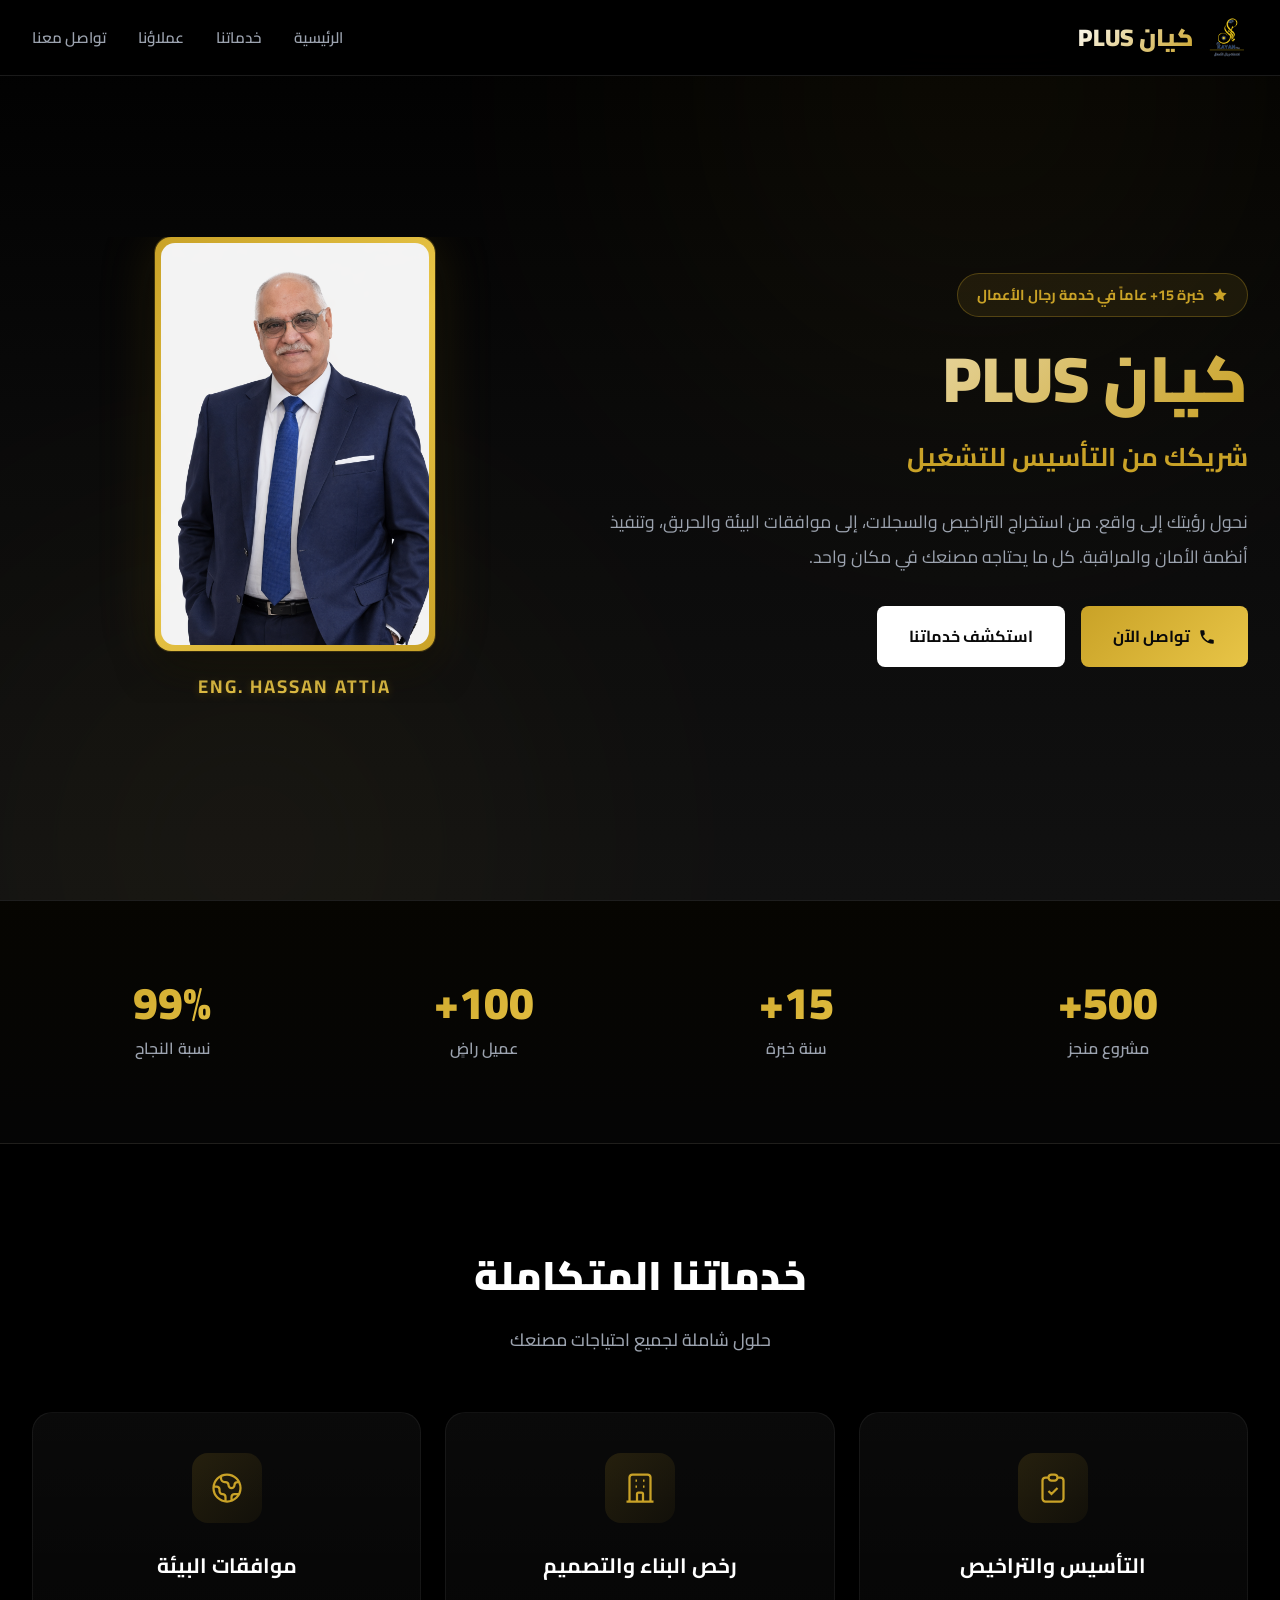
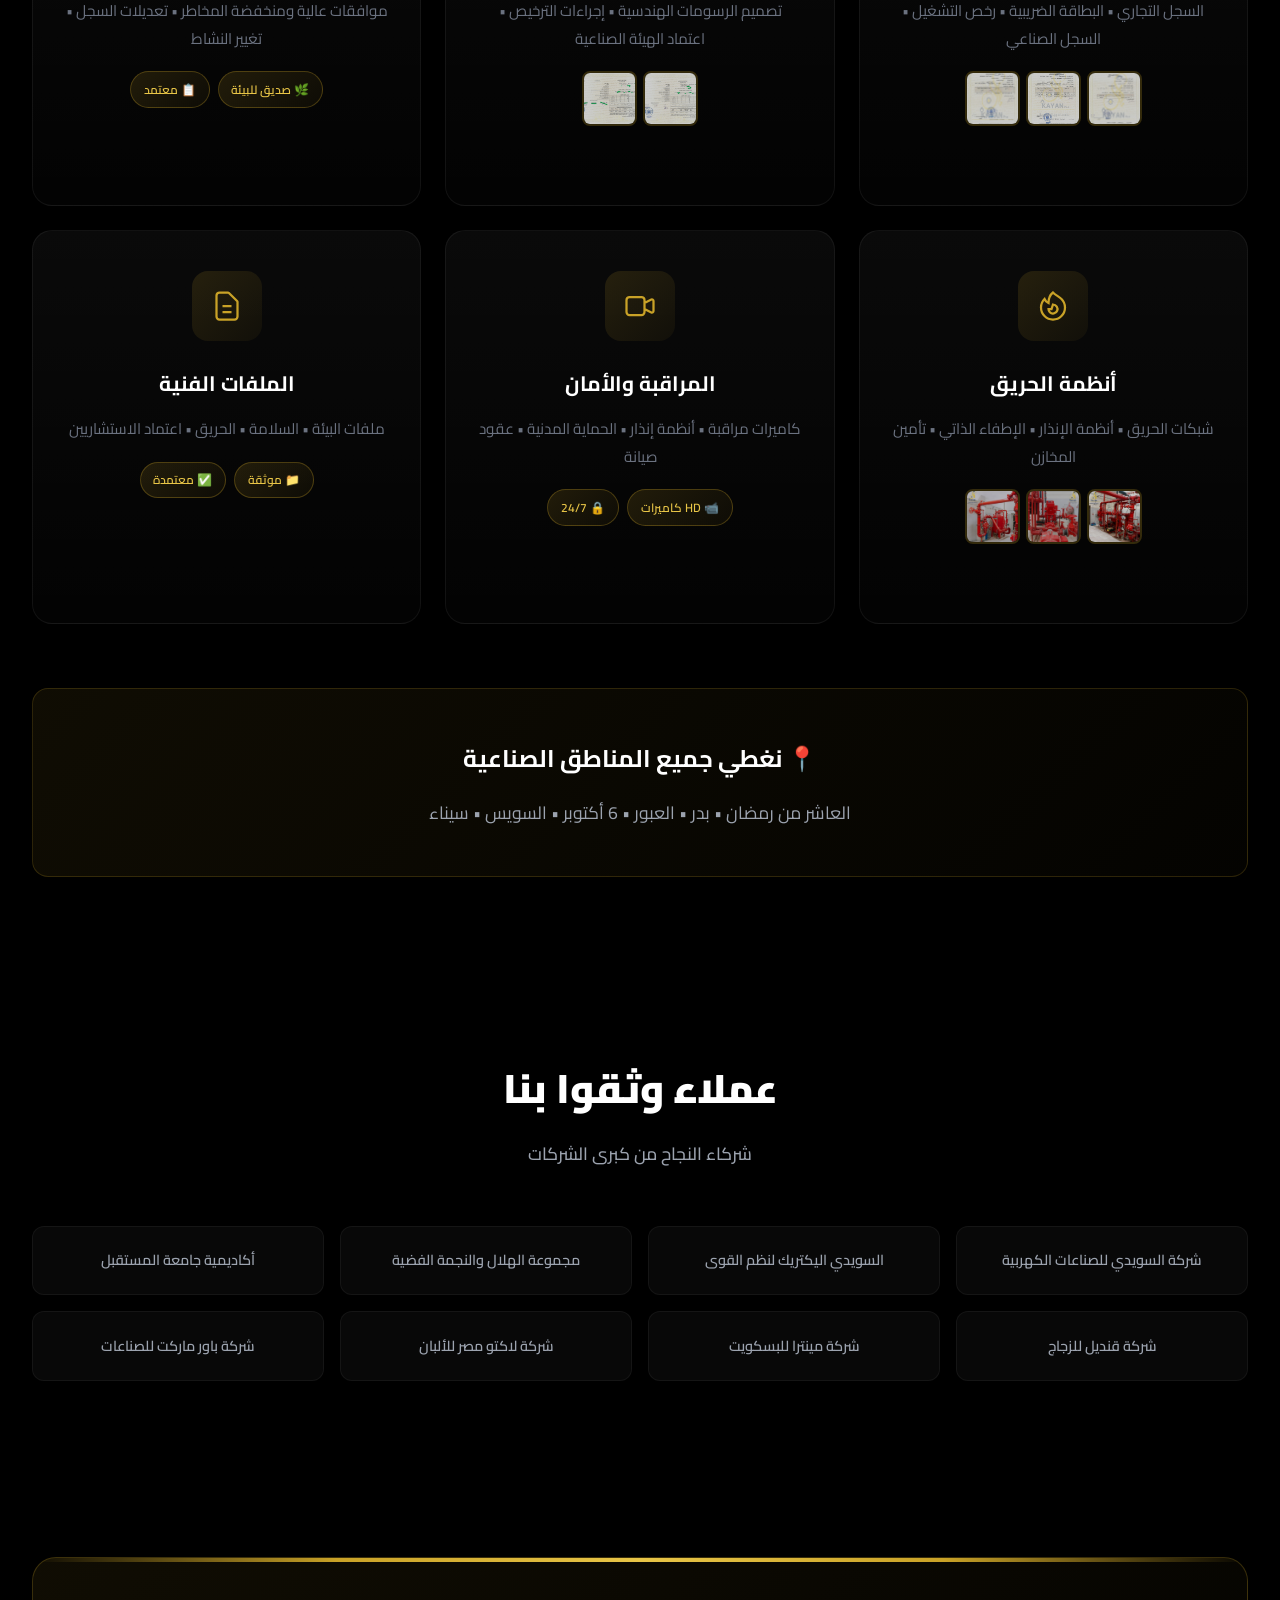
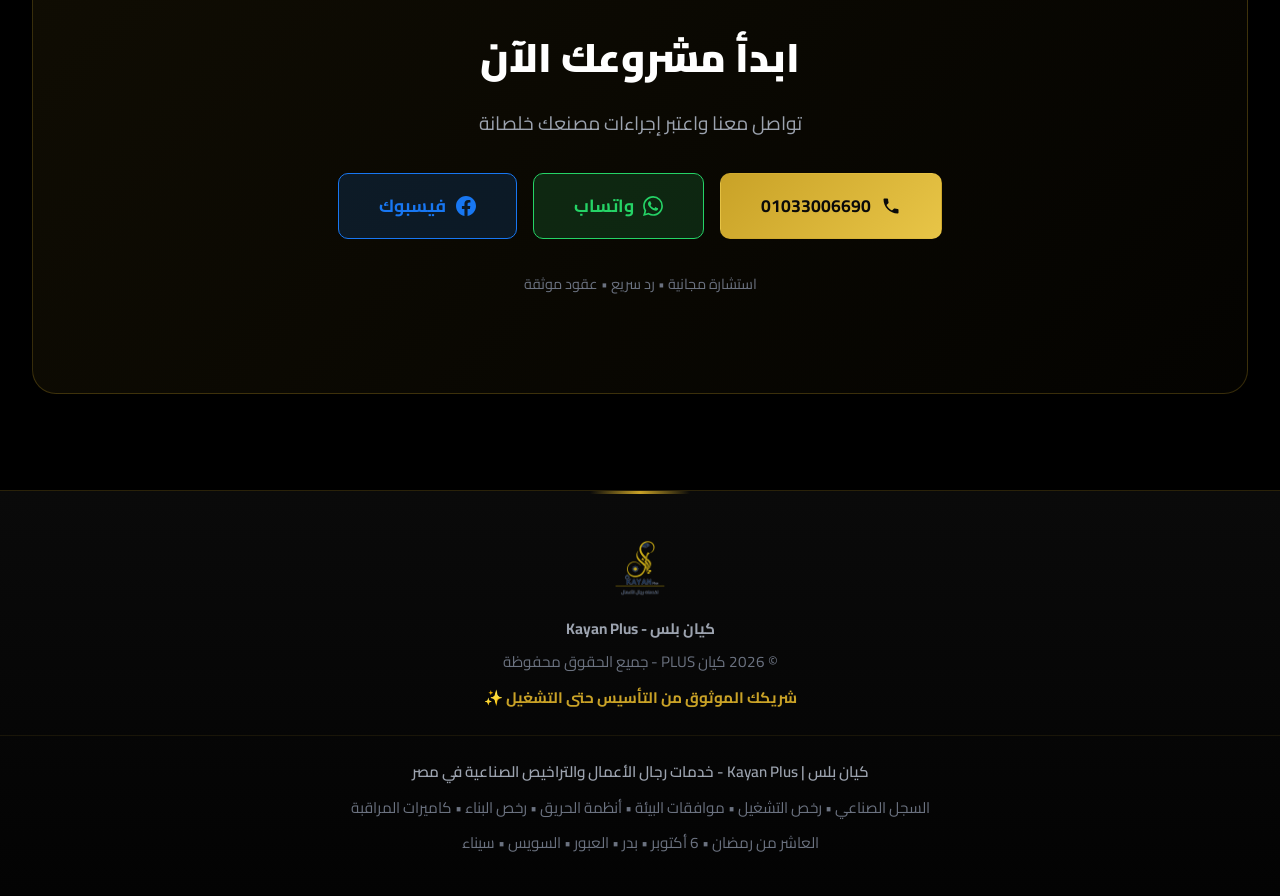
==== index.html @ 3fe6662d "Fix horizontal scroll - use 100vw and wrapper" ====
<!DOCTYPE html>
<html lang="ar" dir="rtl">

<head>
    <meta charset="UTF-8">
    <meta name="viewport" content="width=device-width, initial-scale=1.0, maximum-scale=1.0, minimum-scale=1.0, user-scalable=no">
    <style>
        /* منع التمرير الأفقي والتكبير/التصغير */
        html {
            overflow-x: hidden !important;
            overflow-y: scroll;
        }
        body {
            overflow-x: hidden !important;
            width: 100vw !important;
            max-width: 100vw !important;
            margin: 0 !important;
            padding: 0 !important;
        }
        #page-wrapper {
            overflow: hidden !important;
            width: 100vw !important;
            max-width: 100vw !important;
        }
        /* تطبيق على جميع العناصر */
        *, *::before, *::after {
            max-width: 100vw;
        }
        @media (max-width: 768px) {
            html, body, #page-wrapper {
                overflow-x: hidden !important;
                width: 100vw !important;
                max-width: 100vw !important;
            }
            .bg-animation, .floating-shape, .shape1, .shape2 {
                display: none !important;
            }
            body {
                touch-action: pan-y !important;
            }
            nav {
                width: 100vw !important;
                max-width: 100vw !important;
                left: 0 !important;
                right: 0 !important;
            }
        }
    </style>
    
    <!-- SEO Meta Tags -->
    <meta name="description" content="كيان بلس - شركة متخصصة في خدمات رجال الأعمال والمصانع | استخراج التراخيص الصناعية، السجل الصناعي، رخص التشغيل، موافقات البيئة، أنظمة الحريق، رخص البناء | العاشر من رمضان، 6 أكتوبر، بدر، العبور">
    <meta name="keywords" content="كيان بلس, كيان, Kayan Plus, خدمات رجال الأعمال, خدمات صناعية, تراخيص صناعية, استخراج تراخيص, رخصة تشغيل, رخصة تشغيل دائمة, رخصة تشغيل مؤقتة, السجل الصناعي, شهادة سجل صناعي, البطاقة الضريبية, السجل التجاري, تأسيس شركات, تأسيس مصانع, موافقات البيئة, موافقة بيئية, تقييم الأثر البيئي, جهاز شئون البيئة, أنظمة الحريق, شبكات الحريق, أنظمة إطفاء الحريق, أنظمة إنذار الحريق, الحماية المدنية, موافقة الحماية المدنية, رخص البناء, تراخيص البناء, رسومات هندسية, تصميم مصانع, الهيئة العامة للتنمية الصناعية, هيئة التنمية الصناعية, المناطق الصناعية, العاشر من رمضان, مدينة العاشر من رمضان, 6 أكتوبر, السادس من أكتوبر, مدينة بدر, مدينة العبور, السويس, سيناء, المنطقة الصناعية, كاميرات مراقبة, أنظمة أمان, أنظمة مراقبة, ملفات فنية, ملف بيئي, ملف سلامة, استشارات صناعية, خدمات المصانع, تشغيل المصانع, إجراءات التراخيص, تغيير النشاط الصناعي, توسعات صناعية, تعديل السجل الصناعي, مكتب تراخيص, مكتب خدمات صناعية, خدمات هندسية, استشارات هندسية, مهندس حسن عطية, Hassan Attia, industrial licensing Egypt, factory licensing, industrial services, fire systems Egypt, environmental approval">
    <meta name="author" content="كيان بلس - Kayan Plus">
    <meta name="robots" content="index, follow, max-image-preview:large, max-snippet:-1, max-video-preview:-1">
    <meta name="language" content="Arabic">
    <meta name="revisit-after" content="7 days">
    <meta name="distribution" content="global">
    <meta name="rating" content="general">
    
    <!-- Open Graph / Facebook -->
    <meta property="og:type" content="website">
    <meta property="og:url" content="https://kayanplus.com/">
    <meta property="og:title" content="كيان بلس - خدمات رجال الأعمال والتراخيص الصناعية">
    <meta property="og:description" content="شريكك الموثوق من التأسيس حتى التشغيل | استخراج التراخيص، السجل الصناعي، موافقات البيئة، أنظمة الحريق، رخص البناء">
    <meta property="og:image" content="mainlogo.png">
    <meta property="og:locale" content="ar_EG">
    <meta property="og:site_name" content="كيان بلس">
    
    <!-- Twitter -->
    <meta property="twitter:card" content="summary_large_image">
    <meta property="twitter:url" content="https://kayanplus.com/">
    <meta property="twitter:title" content="كيان بلس - خدمات رجال الأعمال والتراخيص الصناعية">
    <meta property="twitter:description" content="شريكك الموثوق من التأسيس حتى التشغيل | خدمات صناعية متكاملة">
    <meta property="twitter:image" content="mainlogo.png">
    
    <!-- Geo Tags -->
    <meta name="geo.region" content="EG">
    <meta name="geo.placename" content="Egypt">
    <meta name="geo.position" content="30.0444;31.2357">
    <meta name="ICBM" content="30.0444, 31.2357">
    
    <meta name="google-site-verification" content="K6uehS2NmzgkXFwJsWLcz8niK_lvTSlVMHAF6l8Vy1U" />
    <title>كيان بلس | خدمات رجال الأعمال - التراخيص الصناعية - السجل الصناعي - أنظمة الحريق - رخص البناء</title>
    <link rel="icon" type="image/png" href="mainlogo.png">
    <link rel="apple-touch-icon" href="mainlogo.png">
    <link rel="canonical" href="https://kayanplus.com/">
    
    <!-- Structured Data / Schema.org -->
    <script type="application/ld+json">
    {
        "@context": "https://schema.org",
        "@type": "LocalBusiness",
        "name": "كيان بلس - Kayan Plus",
        "alternateName": ["كيان بلس", "Kayan Plus", "كيان"],
        "description": "شركة متخصصة في خدمات رجال الأعمال والتراخيص الصناعية، استخراج السجل الصناعي، رخص التشغيل، موافقات البيئة، أنظمة الحريق، رخص البناء",
        "url": "https://kayanplus.com",
        "telephone": "+201033006690",
        "email": "info@kayanplus.com",
        "address": {
            "@type": "PostalAddress",
            "addressLocality": "العاشر من رمضان",
            "addressRegion": "الشرقية",
            "addressCountry": "EG"
        },
        "geo": {
            "@type": "GeoCoordinates",
            "latitude": 30.2977,
            "longitude": 31.7459
        },
        "areaServed": ["العاشر من رمضان", "6 أكتوبر", "بدر", "العبور", "السويس", "سيناء", "مصر"],
        "serviceType": ["التراخيص الصناعية", "السجل الصناعي", "موافقات البيئة", "أنظمة الحريق", "رخص البناء", "كاميرات المراقبة"],
        "founder": {
            "@type": "Person",
            "name": "المهندس حسن عطية",
            "alternateName": "Hassan Attia"
        },
        "foundingDate": "2010",
        "priceRange": "$$",
        "openingHours": "Sa-Th 09:00-17:00",
        "sameAs": [
            "https://www.facebook.com/profile.php?id=61578615637746",
            "https://wa.me/201033006690"
        ]
    }
    </script>
    
    <script type="application/ld+json">
    {
        "@context": "https://schema.org",
        "@type": "Service",
        "serviceType": "خدمات التراخيص الصناعية",
        "provider": {
            "@type": "LocalBusiness",
            "name": "كيان بلس"
        },
        "areaServed": {
            "@type": "Country",
            "name": "مصر"
        },
        "hasOfferCatalog": {
            "@type": "OfferCatalog",
            "name": "خدمات كيان بلس",
            "itemListElement": [
                {
                    "@type": "Offer",
                    "itemOffered": {
                        "@type": "Service",
                        "name": "استخراج السجل الصناعي",
                        "description": "استخراج وتجديد السجل الصناعي للمصانع"
                    }
                },
                {
                    "@type": "Offer",
                    "itemOffered": {
                        "@type": "Service",
                        "name": "رخص التشغيل",
                        "description": "استخراج رخص التشغيل الدائمة والمؤقتة"
                    }
                },
                {
                    "@type": "Offer",
                    "itemOffered": {
                        "@type": "Service",
                        "name": "موافقات البيئة",
                        "description": "الحصول على الموافقات البيئية من جهاز شئون البيئة"
                    }
                },
                {
                    "@type": "Offer",
                    "itemOffered": {
                        "@type": "Service",
                        "name": "أنظمة الحريق",
                        "description": "تركيب وصيانة أنظمة الحريق والإنذار"
                    }
                },
                {
                    "@type": "Offer",
                    "itemOffered": {
                        "@type": "Service",
                        "name": "رخص البناء",
                        "description": "استخراج رخص البناء والتصميمات الهندسية"
                    }
                }
            ]
        }
    }
    </script>
    
    <!-- FAQ Schema for Rich Snippets -->
    <script type="application/ld+json">
    {
        "@context": "https://schema.org",
        "@type": "FAQPage",
        "mainEntity": [
            {
                "@type": "Question",
                "name": "ما هي خدمات كيان بلس؟",
                "acceptedAnswer": {
                    "@type": "Answer",
                    "text": "كيان بلس تقدم خدمات متكاملة للمصانع تشمل: استخراج التراخيص الصناعية، السجل الصناعي، رخص التشغيل، موافقات البيئة، أنظمة الحريق، رخص البناء، كاميرات المراقبة، والملفات الفنية."
                }
            },
            {
                "@type": "Question",
                "name": "كيف أتواصل مع كيان بلس؟",
                "acceptedAnswer": {
                    "@type": "Answer",
                    "text": "يمكنك التواصل مع كيان بلس عبر الهاتف: 01033006690 أو عبر واتساب على نفس الرقم. نقدم استشارة مجانية لجميع العملاء."
                }
            },
            {
                "@type": "Question",
                "name": "ما هي المناطق التي تغطيها كيان بلس؟",
                "acceptedAnswer": {
                    "@type": "Answer",
                    "text": "نغطي جميع المناطق الصناعية في مصر: العاشر من رمضان، 6 أكتوبر، بدر، العبور، السويس، سيناء، وجميع المدن الصناعية."
                }
            },
            {
                "@type": "Question",
                "name": "كم سنة خبرة لدى كيان بلس؟",
                "acceptedAnswer": {
                    "@type": "Answer",
                    "text": "كيان بلس لديها أكثر من 15 سنة خبرة في مجال التراخيص الصناعية، وأنجزت أكثر من 500 مشروع بنسبة نجاح 99%."
                }
            },
            {
                "@type": "Question",
                "name": "ما هو السجل الصناعي وكيف أستخرجه؟",
                "acceptedAnswer": {
                    "@type": "Answer",
                    "text": "السجل الصناعي هو وثيقة رسمية تثبت تسجيل المنشأة الصناعية لدى هيئة التنمية الصناعية. كيان بلس تساعدك في استخراجه بسهولة مع كافة الموافقات المطلوبة."
                }
            },
            {
                "@type": "Question",
                "name": "ما هي رخصة التشغيل الدائمة؟",
                "acceptedAnswer": {
                    "@type": "Answer",
                    "text": "رخصة التشغيل الدائمة هي الترخيص النهائي الذي يسمح للمصنع بالعمل بشكل قانوني. كيان بلس تستخرجها لك بعد استيفاء جميع الاشتراطات."
                }
            }
        ]
    }
    </script>
    
    <!-- Organization Schema -->
    <script type="application/ld+json">
    {
        "@context": "https://schema.org",
        "@type": "Organization",
        "name": "كيان بلس",
        "alternateName": ["Kayan Plus", "كيان", "KAYAN PLUS", "كيان بلص"],
        "url": "https://kayanplus.com",
        "logo": "https://kayanplus.com/mainlogo.png",
        "description": "شركة كيان بلس متخصصة في خدمات رجال الأعمال والتراخيص الصناعية في مصر",
        "foundingDate": "2010",
        "founder": {
            "@type": "Person",
            "name": "المهندس حسن عطية"
        },
        "contactPoint": {
            "@type": "ContactPoint",
            "telephone": "+201033006690",
            "contactType": "customer service",
            "availableLanguage": ["Arabic", "English"]
        },
        "sameAs": [
            "https://www.facebook.com/profile.php?id=61578615637746",
            "https://wa.me/201033006690"
        ]
    }
    </script>
    
    <!-- WebSite Schema for Sitelinks -->
    <script type="application/ld+json">
    {
        "@context": "https://schema.org",
        "@type": "WebSite",
        "name": "كيان بلس",
        "alternateName": "Kayan Plus",
        "url": "https://kayanplus.com",
        "description": "كيان بلس - شريكك الموثوق من التأسيس حتى التشغيل",
        "inLanguage": "ar",
        "potentialAction": {
            "@type": "SearchAction",
            "target": "https://kayanplus.com/?s={search_term_string}",
            "query-input": "required name=search_term_string"
        }
    }
    </script>
    
    <!-- BreadcrumbList Schema -->
    <script type="application/ld+json">
    {
        "@context": "https://schema.org",
        "@type": "BreadcrumbList",
        "itemListElement": [
            {
                "@type": "ListItem",
                "position": 1,
                "name": "الرئيسية",
                "item": "https://kayanplus.com"
            },
            {
                "@type": "ListItem",
                "position": 2,
                "name": "خدماتنا",
                "item": "https://kayanplus.com/#services"
            },
            {
                "@type": "ListItem",
                "position": 3,
                "name": "تواصل معنا",
                "item": "https://kayanplus.com/#contact"
            }
        ]
    }
    </script>
    
    <style>
        @import url('https://fonts.googleapis.com/css2?family=Cairo:wght@400;600;700;800;900&display=swap');

        * {
            margin: 0;
            padding: 0;
            box-sizing: border-box;
        }

        :root {
            --primary: #111111;
            --accent: #C9A227;
            --gold: #E8C547;
            --dark: #0a0a0a;
            --darker: #000000;
            --light: #ffffff;
            --gray: #6b7280;
            --gray-medium: #9ca3af;
            --text-light: #f9fafb;
            --border-light: rgba(255, 255, 255, 0.1);
        }

        html {
            overflow-x: hidden;
        }

        body {
            font-family: 'Cairo', sans-serif;
            background: var(--darker);
            color: var(--text-light);
            line-height: 1.8;
            overflow-x: hidden;
            width: 100%;
            max-width: 100%;
        }

        /* Scroll Progress */
        body::before {
            content: '';
            position: fixed;
            top: 0;
            right: 0;
            width: var(--scroll-progress, 0%);
            height: 3px;
            background: linear-gradient(90deg, var(--accent), var(--gold));
            z-index: 9999;
        }

        /* Background */
        .bg-animation {
            position: fixed;
            top: 0;
            left: 0;
            width: 100%;
            height: 100%;
            z-index: -1;
            background: linear-gradient(180deg, #000000 0%, #0a0a0a 50%, #111111 100%);
            overflow: hidden;
        }

        .floating-shape {
            position: absolute;
            border-radius: 50%;
            filter: blur(150px);
            opacity: 0.06;
        }

        .shape1 {
            width: 600px;
            height: 600px;
            background: var(--accent);
            top: -200px;
            right: 0;
            max-width: 50vw;
        }

        .shape2 {
            width: 500px;
            height: 500px;
            background: var(--gold);
            bottom: -200px;
            left: 0;
            max-width: 50vw;
        }

        .container {
            max-width: 1300px;
            width: 100%;
            margin: 0 auto;
            padding: 0 2rem;
            overflow-x: hidden;
        }

        /* Navigation */
        nav {
            position: fixed;
            top: 0;
            width: 100%;
            background: rgba(0, 0, 0, 0.9);
            backdrop-filter: blur(20px);
            border-bottom: 1px solid var(--border-light);
            padding: 1rem 0;
            z-index: 1000;
            transition: all 0.3s;
        }

        nav.scrolled {
            background: rgba(0, 0, 0, 0.98);
            padding: 0.7rem 0;
        }

        nav .container {
            display: flex;
            justify-content: space-between;
            align-items: center;
        }

        nav .logo-nav {
            display: flex;
            align-items: center;
            gap: 0.8rem;
        }

        nav .logo-nav img {
            width: 42px;
            height: auto;
        }

        nav .brand-name {
            font-size: 1.5rem;
            font-weight: 900;
            background: linear-gradient(135deg, var(--light), var(--accent));
            -webkit-background-clip: text;
            background-clip: text;
            -webkit-text-fill-color: transparent;
        }

        nav ul {
            display: flex;
            gap: 2rem;
            list-style: none;
        }

        nav a {
            color: var(--gray-medium);
            text-decoration: none;
            font-weight: 600;
            font-size: 0.95rem;
            transition: color 0.3s;
        }

        nav a:hover {
            color: var(--light);
        }

        .menu-toggle {
            display: none;
            flex-direction: column;
            gap: 5px;
            cursor: pointer;
            padding: 10px;
        }

        .menu-toggle span {
            width: 25px;
            height: 2px;
            background: var(--light);
            border-radius: 2px;
        }

        /* Hero Section */
        .hero {
            min-height: 100vh;
            display: flex;
            align-items: center;
            padding: 120px 0 80px;
        }

        .hero-grid {
            display: grid;
            grid-template-columns: 1.1fr 0.9fr;
            gap: 3rem;
            align-items: center;
        }

        .hero-content {
            position: relative;
            z-index: 1;
        }

        .hero-badge {
            display: inline-flex;
            align-items: center;
            gap: 0.5rem;
            background: rgba(201, 162, 39, 0.1);
            border: 1px solid rgba(201, 162, 39, 0.3);
            color: var(--accent);
            padding: 0.5rem 1.2rem;
            border-radius: 50px;
            font-size: 0.9rem;
            font-weight: 700;
            margin-bottom: 1.5rem;
            animation: fadeIn 1s ease-out;
        }

        .hero h1 {
            font-size: 4rem;
            font-weight: 900;
            margin-bottom: 1rem;
            background: linear-gradient(135deg, #ffffff 0%, var(--accent) 100%);
            -webkit-background-clip: text;
            background-clip: text;
            -webkit-text-fill-color: transparent;
            line-height: 1.2;
            animation: slideUp 1s ease-out;
        }

        .hero .subtitle {
            font-size: 1.6rem;
            color: var(--accent);
            font-weight: 700;
            margin-bottom: 1.5rem;
            animation: slideUp 1s ease-out 0.2s both;
        }

        .hero .description {
            color: var(--gray-medium);
            font-size: 1.1rem;
            line-height: 2;
            margin-bottom: 2rem;
            animation: fadeIn 1s ease-out 0.4s both;
        }

        @keyframes slideUp {
            from {
                opacity: 0;
                transform: translateY(30px);
            }

            to {
                opacity: 1;
                transform: translateY(0);
            }
        }

        @keyframes fadeIn {
            from {
                opacity: 0;
            }

            to {
                opacity: 1;
            }
        }

        .cta-buttons {
            display: flex;
            gap: 1rem;
            flex-wrap: wrap;
            animation: fadeIn 1s ease-out 0.6s both;
        }

        .btn {
            padding: 1rem 2rem;
            border-radius: 8px;
            text-decoration: none;
            font-weight: 700;
            font-size: 1rem;
            transition: all 0.3s;
            display: inline-flex;
            align-items: center;
            gap: 0.5rem;
        }

        .btn-primary {
            background: var(--light);
            color: var(--dark);
        }

        .btn-primary:hover {
            transform: translateY(-3px);
            box-shadow: 0 10px 30px rgba(255, 255, 255, 0.2);
        }

        .btn-gold {
            background: linear-gradient(135deg, var(--accent), var(--gold));
            color: var(--dark);
        }

        .btn-gold:hover {
            transform: translateY(-3px);
            box-shadow: 0 10px 30px rgba(201, 162, 39, 0.3);
        }

        /* Founder Image in Hero */
        .founder-hero {
            position: relative;
            display: flex;
            flex-direction: column;
            justify-content: center;
            align-items: center;
            animation: fadeIn 1.2s ease-out 0.3s both;
        }

        .founder-image-box {
            position: relative;
            width: 100%;
            max-width: 280px;
            padding: 6px;
            background: linear-gradient(135deg, var(--accent), var(--gold), var(--accent));
            border-radius: 16px;
            box-shadow: 0 20px 40px rgba(0, 0, 0, 0.4),
                0 0 0 1px rgba(201, 162, 39, 0.3),
                0 0 60px rgba(201, 162, 39, 0.15);
            transition: all 0.4s ease;
            cursor: pointer;
        }

        .founder-image-box:hover {
            transform: translateY(-5px);
            box-shadow: 0 30px 50px rgba(0, 0, 0, 0.5),
                0 0 0 1px rgba(201, 162, 39, 0.4),
                0 0 80px rgba(201, 162, 39, 0.2);
        }

        /* Overlay on image hover */
        .founder-overlay {
            position: absolute;
            top: 0;
            left: 0;
            right: 0;
            bottom: 0;
            background: linear-gradient(180deg, rgba(0, 0, 0, 0.3) 0%, rgba(0, 0, 0, 0.85) 100%);
            border-radius: 14px;
            display: flex;
            flex-direction: column;
            justify-content: flex-end;
            align-items: center;
            padding: 1.5rem;
            opacity: 0;
            transition: all 0.4s ease;
            z-index: 10;
        }

        .founder-image-box:hover .founder-overlay {
            opacity: 1;
        }

        .overlay-title {
            color: var(--gold);
            font-size: 1.1rem;
            font-weight: 700;
            margin-bottom: 0.5rem;
            display: flex;
            align-items: center;
            justify-content: center;
            gap: 0.5rem;
            text-shadow: 0 2px 10px rgba(0, 0, 0, 0.5);
        }

        .overlay-desc {
            color: rgba(255, 255, 255, 0.9);
            font-size: 0.85rem;
            line-height: 1.6;
            text-align: center;
            text-shadow: 0 1px 5px rgba(0, 0, 0, 0.5);
        }

        .overlay-desc strong {
            color: var(--gold);
        }

        /* Founder Caption - Name under image */
        .founder-caption {
            text-align: center;
            margin-top: 1.2rem;
        }

        .founder-name-en {
            font-size: 1.15rem;
            font-weight: 700;
            color: var(--gold);
            letter-spacing: 2px;
            text-transform: uppercase;
            text-shadow: 0 2px 10px rgba(201, 162, 39, 0.3);
        }

        .founder-img {
            position: relative;
            width: 100%;
            border-radius: 14px;
            overflow: hidden;
            background: var(--dark);
        }

        .founder-img img {
            width: 100%;
            height: auto;
            display: block;
            transition: transform 0.5s ease;
        }

        .founder-image-box:hover .founder-img img {
            transform: scale(1.02);
        }

        /* Stats Bar */
        .stats-bar {
            background: linear-gradient(180deg, rgba(201, 162, 39, 0.03) 0%, rgba(255, 255, 255, 0.02) 100%);
            border-top: 1px solid var(--border-light);
            border-bottom: 1px solid var(--border-light);
            padding: 3.5rem 0;
        }

        .stats-grid {
            display: grid;
            grid-template-columns: repeat(4, 1fr);
            gap: 2rem;
            text-align: center;
        }

        .stat-item {
            padding: 1.5rem 1rem;
            border-radius: 12px;
            transition: all 0.3s;
        }

        .stat-item:hover {
            background: rgba(255, 255, 255, 0.03);
        }

        .stat-number {
            font-size: 2.8rem;
            font-weight: 900;
            background: linear-gradient(135deg, var(--accent), var(--gold));
            -webkit-background-clip: text;
            background-clip: text;
            -webkit-text-fill-color: transparent;
            line-height: 1;
        }

        .stat-label {
            color: var(--gray-medium);
            font-size: 1rem;
            margin-top: 0.5rem;
            font-weight: 600;
        }

        /* Sections */
        section {
            padding: 6rem 0;
        }

        .section-title {
            font-size: 2.5rem;
            text-align: center;
            margin-bottom: 0.8rem;
            font-weight: 900;
            color: var(--light);
            position: relative;
        }

        .section-subtitle {
            text-align: center;
            color: var(--gray-medium);
            font-size: 1.1rem;
            margin-bottom: 3.5rem;
            font-weight: 500;
        }

        /* Animations */
        .fade-in {
            opacity: 0;
            transform: translateY(40px);
            transition: all 0.6s ease-out;
        }

        .fade-in.visible {
            opacity: 1;
            transform: translateY(0);
        }

        /* Services */
        .services-grid {
            display: grid;
            grid-template-columns: repeat(3, 1fr);
            gap: 1.5rem;
        }

        .service-card {
            background: linear-gradient(180deg, rgba(255, 255, 255, 0.04) 0%, rgba(255, 255, 255, 0.01) 100%);
            padding: 2.5rem 2rem;
            border-radius: 20px;
            border: 1px solid rgba(255, 255, 255, 0.06);
            transition: all 0.4s cubic-bezier(0.4, 0, 0.2, 1);
            text-align: center;
            position: relative;
            overflow: hidden;
        }

        .service-card::before {
            content: '';
            position: absolute;
            top: 0;
            left: 0;
            right: 0;
            height: 3px;
            background: linear-gradient(90deg, transparent, var(--accent), transparent);
            opacity: 0;
            transition: opacity 0.4s;
        }

        .service-card:hover {
            transform: translateY(-10px);
            background: linear-gradient(180deg, rgba(255, 255, 255, 0.06) 0%, rgba(255, 255, 255, 0.02) 100%);
            border-color: rgba(201, 162, 39, 0.3);
            box-shadow: 0 20px 40px rgba(0, 0, 0, 0.3);
        }

        .service-card:hover::before {
            opacity: 1;
        }

        .service-icon {
            width: 70px;
            height: 70px;
            background: linear-gradient(135deg, rgba(201, 162, 39, 0.15), rgba(201, 162, 39, 0.05));
            border-radius: 16px;
            display: flex;
            align-items: center;
            justify-content: center;
            margin: 0 auto 1.5rem;
            color: var(--accent);
            transition: all 0.3s;
        }

        .service-card:hover .service-icon {
            background: linear-gradient(135deg, var(--accent), var(--gold));
            color: var(--dark);
            transform: scale(1.1);
        }

        .service-card h3 {
            color: var(--light);
            font-size: 1.3rem;
            font-weight: 700;
            margin-bottom: 0.8rem;
        }

        .service-card p {
            color: var(--gray);
            font-size: 0.95rem;
            line-height: 1.8;
        }

        .service-card.clickable {
            cursor: pointer;
        }

        .service-card.clickable::after {
            content: 'اضغط لمشاهدة أعمالنا';
            display: block;
            margin-top: 1rem;
            font-size: 0.8rem;
            color: var(--accent);
            opacity: 0;
            transition: opacity 0.3s;
        }

        .service-card.clickable:hover::after {
            opacity: 1;
        }

        /* Service Preview Images */
        .service-preview {
            display: flex;
            gap: 6px;
            margin-top: 1.2rem;
            justify-content: center;
            flex-wrap: wrap;
        }

        .service-preview-img {
            width: 55px;
            height: 55px;
            border-radius: 8px;
            overflow: hidden;
            border: 2px solid rgba(201, 162, 39, 0.3);
            transition: all 0.3s;
            opacity: 0.8;
        }

        .service-preview-img:hover {
            opacity: 1;
            border-color: var(--accent);
            transform: scale(1.1);
        }

        .service-preview-img img {
            width: 100%;
            height: 100%;
            object-fit: cover;
        }

        .service-card.clickable:hover .service-preview-img {
            opacity: 1;
            border-color: var(--gold);
        }

        /* Service Features Badges */
        .service-features {
            display: flex;
            gap: 0.5rem;
            justify-content: center;
            margin-top: 1.2rem;
            flex-wrap: wrap;
        }

        .feature-badge {
            background: linear-gradient(135deg, rgba(201, 162, 39, 0.15), rgba(201, 162, 39, 0.05));
            border: 1px solid rgba(201, 162, 39, 0.3);
            padding: 0.4rem 0.8rem;
            border-radius: 20px;
            font-size: 0.75rem;
            color: var(--gold);
            font-weight: 600;
            transition: all 0.3s;
        }

        .service-card:hover .feature-badge {
            background: linear-gradient(135deg, rgba(201, 162, 39, 0.25), rgba(201, 162, 39, 0.1));
            border-color: var(--gold);
        }

        /* Modal Gallery */
        .modal-overlay {
            display: none;
            position: fixed;
            top: 0;
            left: 0;
            right: 0;
            bottom: 0;
            background: rgba(0, 0, 0, 0.95);
            z-index: 10000;
            overflow-y: auto;
            padding: 2rem;
            opacity: 0;
            transition: opacity 0.3s;
        }

        .modal-overlay.active {
            display: flex;
            flex-direction: column;
            align-items: center;
            opacity: 1;
        }

        .modal-close {
            position: fixed;
            top: 20px;
            left: 20px;
            width: 50px;
            height: 50px;
            background: rgba(255, 255, 255, 0.1);
            border: 1px solid rgba(255, 255, 255, 0.2);
            border-radius: 50%;
            color: var(--light);
            font-size: 1.5rem;
            cursor: pointer;
            display: flex;
            align-items: center;
            justify-content: center;
            transition: all 0.3s;
            z-index: 10001;
        }

        .modal-close:hover {
            background: var(--accent);
            color: var(--dark);
        }

        .modal-content {
            max-width: 1200px;
            width: 100%;
            margin-top: 60px;
        }

        .modal-title {
            text-align: center;
            color: var(--light);
            font-size: 2rem;
            font-weight: 800;
            margin-bottom: 2.5rem;
            padding-bottom: 1.5rem;
            border-bottom: 2px solid transparent;
            background: linear-gradient(90deg, transparent, var(--accent), transparent) padding-box,
                linear-gradient(90deg, transparent, var(--accent), transparent) border-box;
            background-origin: padding-box, border-box;
            background-clip: padding-box, border-box;
            position: relative;
        }

        .modal-title::before {
            content: '✨';
            position: absolute;
            top: -30px;
            left: 50%;
            transform: translateX(-50%);
            font-size: 1.5rem;
        }

        .gallery-grid {
            display: grid;
            grid-template-columns: repeat(auto-fit, minmax(320px, 1fr));
            gap: 2rem;
        }

        .gallery-item {
            position: relative;
            border-radius: 16px;
            overflow: hidden;
            background: linear-gradient(180deg, rgba(255, 255, 255, 0.06) 0%, rgba(255, 255, 255, 0.02) 100%);
            border: 1px solid rgba(255, 255, 255, 0.1);
            transition: all 0.4s;
            cursor: pointer;
            aspect-ratio: 4/3;
        }

        .gallery-item::before {
            content: '';
            position: absolute;
            top: 0;
            left: 0;
            right: 0;
            bottom: 0;
            background: linear-gradient(180deg, transparent 60%, rgba(0, 0, 0, 0.7) 100%);
            z-index: 1;
            opacity: 0;
            transition: opacity 0.3s;
        }

        .gallery-item::after {
            content: '🔍 عرض الصورة';
            position: absolute;
            bottom: 15px;
            left: 50%;
            transform: translateX(-50%);
            color: var(--light);
            font-size: 0.85rem;
            font-weight: 600;
            z-index: 2;
            opacity: 0;
            transition: opacity 0.3s;
            white-space: nowrap;
        }

        .gallery-item:hover {
            transform: translateY(-8px);
            border-color: var(--accent);
            box-shadow: 0 20px 50px rgba(201, 162, 39, 0.25);
        }

        .gallery-item:hover::before,
        .gallery-item:hover::after {
            opacity: 1;
        }

        .gallery-item img {
            width: 100%;
            height: 100%;
            object-fit: cover;
            display: block;
            transition: transform 0.5s;
        }

        .gallery-item:hover img {
            transform: scale(1.08);
        }

        /* Lightbox for full image */
        .lightbox {
            display: none;
            position: fixed;
            top: 0;
            left: 0;
            right: 0;
            bottom: 0;
            background: rgba(0, 0, 0, 0.98);
            z-index: 10002;
            align-items: center;
            justify-content: center;
            padding: 2rem;
        }

        .lightbox.active {
            display: flex;
        }

        .lightbox img {
            max-width: 95%;
            max-height: 90vh;
            object-fit: contain;
            border-radius: 12px;
            box-shadow: 0 30px 80px rgba(0, 0, 0, 0.8);
            border: 3px solid rgba(201, 162, 39, 0.4);
            animation: lightboxZoom 0.3s ease-out;
        }

        @keyframes lightboxZoom {
            from {
                opacity: 0;
                transform: scale(0.9);
            }

            to {
                opacity: 1;
                transform: scale(1);
            }
        }

        .lightbox-close {
            position: absolute;
            top: 20px;
            left: 20px;
            width: 50px;
            height: 50px;
            background: rgba(255, 255, 255, 0.1);
            border: none;
            border-radius: 50%;
            color: var(--light);
            font-size: 1.5rem;
            cursor: pointer;
            display: flex;
            align-items: center;
            justify-content: center;
        }

        .lightbox-close:hover {
            background: var(--accent);
            color: var(--dark);
        }

        @media (max-width: 768px) {
            .gallery-grid {
                grid-template-columns: 1fr;
            }

            .modal-title {
                font-size: 1.5rem;
            }

            .modal-overlay {
                padding: 1rem;
            }
        }

        /* Clients */
        .clients-section {
            background: linear-gradient(180deg, rgba(0, 0, 0, 0.3) 0%, transparent 100%);
            padding: 5rem 0;
        }

        .clients-grid {
            display: grid;
            grid-template-columns: repeat(4, 1fr);
            gap: 1rem;
        }

        .client-item {
            background: rgba(255, 255, 255, 0.03);
            padding: 1.3rem 1rem;
            border-radius: 12px;
            text-align: center;
            color: var(--gray-medium);
            font-size: 0.9rem;
            font-weight: 600;
            border: 1px solid rgba(255, 255, 255, 0.05);
            transition: all 0.3s ease;
        }

        .client-item:hover {
            background: rgba(201, 162, 39, 0.1);
            color: var(--light);
            transform: translateY(-5px);
            border-color: rgba(201, 162, 39, 0.3);
        }

        /* Coverage */
        .coverage-box {
            background: linear-gradient(135deg, rgba(201, 162, 39, 0.08), rgba(201, 162, 39, 0.02));
            border: 1px solid rgba(201, 162, 39, 0.2);
            border-radius: 16px;
            padding: 3rem;
            text-align: center;
            margin-top: 4rem;
        }

        .coverage-box h3 {
            font-size: 1.5rem;
            color: var(--light);
            margin-bottom: 1rem;
        }

        .coverage-box p {
            color: var(--gray-medium);
            font-size: 1.1rem;
        }

        /* CTA Section */
        .cta-section {
            background: linear-gradient(135deg, rgba(201, 162, 39, 0.08) 0%, rgba(201, 162, 39, 0.02) 100%);
            border: 1px solid rgba(201, 162, 39, 0.25);
            border-radius: 24px;
            padding: 4rem 3rem;
            text-align: center;
            position: relative;
            overflow: hidden;
            box-shadow: 0 30px 60px rgba(0, 0, 0, 0.4);
        }

        .cta-section::before {
            content: '';
            position: absolute;
            top: 0;
            left: 0;
            right: 0;
            height: 4px;
            background: linear-gradient(90deg, transparent, var(--accent), var(--gold), var(--accent), transparent);
        }

        .cta-section h2 {
            font-size: 2.5rem;
            color: var(--light);
            margin-bottom: 0.8rem;
            font-weight: 900;
        }

        .cta-section>p {
            font-size: 1.2rem;
            color: var(--gray-medium);
            margin-bottom: 2rem;
        }

        .contact-buttons {
            display: flex;
            justify-content: center;
            gap: 1rem;
            flex-wrap: wrap;
        }

        .contact-btn {
            padding: 1rem 2.5rem;
            border-radius: 10px;
            font-size: 1.1rem;
            font-weight: 700;
            text-decoration: none;
            display: inline-flex;
            align-items: center;
            gap: 0.6rem;
            transition: all 0.3s;
            border: 1px solid transparent;
        }

        .contact-btn.phone {
            background: linear-gradient(135deg, var(--accent), var(--gold));
            color: var(--dark);
        }

        .contact-btn.whatsapp {
            background: rgba(37, 211, 102, 0.15);
            border-color: #25D366;
            color: #25D366;
        }

        .contact-btn.whatsapp:hover {
            background: #25D366;
            color: white;
        }

        .contact-btn.facebook {
            background: rgba(24, 119, 242, 0.15);
            border-color: #1877F2;
            color: #1877F2;
        }

        .contact-btn.facebook:hover {
            background: #1877F2;
            color: white;
        }

        .contact-btn:hover {
            transform: translateY(-3px);
            box-shadow: 0 10px 30px rgba(0, 0, 0, 0.3);
        }

        .contact-btn.phone:hover {
            box-shadow: 0 10px 30px rgba(201, 162, 39, 0.4);
        }

        /* Footer */
        footer {
            background: linear-gradient(180deg, var(--dark) 0%, #030303 100%);
            padding: 3rem 0 2rem;
            text-align: center;
            color: var(--gray);
            border-top: 1px solid rgba(201, 162, 39, 0.2);
            position: relative;
        }

        footer::before {
            content: '';
            position: absolute;
            top: 0;
            left: 50%;
            transform: translateX(-50%);
            width: 100px;
            height: 3px;
            background: linear-gradient(90deg, transparent, var(--accent), transparent);
        }

        .footer-logo {
            width: 60px;
            height: 60px;
            margin: 0 auto 1rem;
            opacity: 0.8;
            transition: opacity 0.3s;
        }

        .footer-logo:hover {
            opacity: 1;
        }

        .footer-logo img {
            width: 100%;
            height: 100%;
            object-fit: contain;
        }

        footer p {
            margin: 0.4rem 0;
            font-size: 0.95rem;
        }

        footer p:first-of-type {
            color: var(--gray-medium);
            font-weight: 600;
        }

        .footer-tagline {
            color: var(--accent);
            font-weight: 700;
            margin-top: 0.5rem;
        }

        footer a {
            color: var(--accent);
            text-decoration: none;
            transition: color 0.3s;
        }

        footer a:hover {
            color: var(--gold);
        }

        /* Responsive */
        @media (max-width: 1024px) {
            .hero-grid {
                grid-template-columns: 1fr;
                text-align: center;
                gap: 2rem;
            }

            .hero-content {
                order: 1;
            }

            .founder-hero {
                order: 2;
            }

            .founder-image-box {
                max-width: 220px;
            }

            .cta-buttons {
                justify-content: center;
            }

            .services-grid {
                grid-template-columns: repeat(2, 1fr);
            }

            .clients-grid {
                grid-template-columns: repeat(2, 1fr);
            }

            .stats-grid {
                grid-template-columns: repeat(4, 1fr);
            }

            .hero h1 {
                font-size: 3rem;
            }

            .section-title {
                font-size: 2.2rem;
            }
        }

        @media (max-width: 768px) {
            nav ul {
                display: none;
                position: absolute;
                top: 100%;
                right: 0;
                width: 100%;
                background: rgba(0, 0, 0, 0.98);
                flex-direction: column;
                gap: 0;
                padding: 1rem 0;
            }

            nav ul.active {
                display: flex;
            }

            nav ul li {
                width: 100%;
                text-align: center;
                padding: 1rem 0;
                border-bottom: 1px solid var(--border-light);
            }

            .menu-toggle {
                display: flex;
            }

            .hero {
                padding-top: 90px;
                min-height: auto;
                padding-bottom: 2rem;
            }

            .hero-grid {
                gap: 1.5rem;
            }

            .hero h1 {
                font-size: 2rem;
                line-height: 1.3;
            }

            .hero .subtitle {
                font-size: 1rem;
                margin-bottom: 1rem;
            }

            .hero .description {
                font-size: 0.9rem;
                line-height: 1.7;
                margin-bottom: 1.5rem;
            }

            .hero-badge {
                margin-bottom: 1rem;
            }

            .founder-hero {
                margin-top: 0;
            }

            .founder-image-box {
                max-width: 150px;
                padding: 3px;
                border-radius: 10px;
            }

            .founder-img {
                border-radius: 8px;
            }

            .founder-overlay {
                border-radius: 8px;
                padding: 0.8rem;
            }

            .founder-caption {
                margin-top: 0.6rem;
            }

            .founder-name-en {
                font-size: 0.8rem;
                letter-spacing: 1px;
            }

            .overlay-title {
                font-size: 0.75rem;
                margin-bottom: 0.2rem;
            }

            .overlay-desc {
                font-size: 0.65rem;
                line-height: 1.4;
            }

            .stats-bar {
                padding: 2rem 0;
            }

            .stats-grid {
                grid-template-columns: repeat(2, 1fr);
                gap: 1rem;
            }

            .stat-item {
                padding: 1rem 0.5rem;
            }

            .stat-number {
                font-size: 1.8rem;
            }

            .stat-label {
                font-size: 0.85rem;
            }

            .services-grid,
            .clients-grid {
                grid-template-columns: 1fr;
                gap: 1rem;
            }

            .service-card {
                padding: 1.8rem 1.5rem;
            }

            .service-card h3 {
                font-size: 1.15rem;
            }

            .service-card p {
                font-size: 0.9rem;
            }

            .service-preview {
                margin-top: 1rem;
            }

            .service-preview-img {
                width: 40px;
                height: 40px;
            }

            .feature-badge {
                font-size: 0.7rem;
                padding: 0.3rem 0.6rem;
            }

            .section-title {
                font-size: 1.8rem;
                margin-bottom: 0.5rem;
            }

            .section-subtitle {
                font-size: 1rem;
                margin-bottom: 2.5rem;
            }

            .coverage-box {
                padding: 2rem 1.5rem;
                margin-top: 2.5rem;
            }

            .coverage-box h3 {
                font-size: 1.2rem;
            }

            .coverage-box p {
                font-size: 0.95rem;
            }

            .clients-section {
                padding: 3rem 0;
            }

            .client-item {
                padding: 1rem 0.8rem;
                font-size: 0.85rem;
            }

            .cta-section {
                padding: 2rem 1.5rem;
                border-radius: 16px;
            }

            .cta-section h2 {
                font-size: 1.5rem;
            }

            .cta-section>p {
                font-size: 1rem;
                margin-bottom: 1.5rem;
            }

            .contact-buttons {
                flex-direction: column;
                align-items: center;
                gap: 0.8rem;
            }

            .contact-btn {
                width: 100%;
                max-width: 280px;
                justify-content: center;
                padding: 0.9rem 1.5rem;
                font-size: 1rem;
            }

            section {
                padding: 3rem 0;
            }

            .container {
                padding: 0 1rem;
            }

            /* Modal responsive */
            .modal-overlay {
                padding: 1rem;
            }

            .modal-content {
                margin-top: 50px;
            }

            .modal-title {
                font-size: 1.3rem;
                margin-bottom: 1.5rem;
                padding-bottom: 1rem;
            }

            .gallery-grid {
                grid-template-columns: 1fr;
                gap: 1rem;
            }

            .modal-close {
                width: 40px;
                height: 40px;
                font-size: 1.2rem;
                top: 15px;
                left: 15px;
            }

            /* Footer responsive */
            footer {
                padding: 2rem 0 1.5rem;
            }

            .footer-logo {
                width: 50px;
                height: 50px;
            }

            footer p {
                font-size: 0.85rem;
            }

            .cta-buttons {
                flex-direction: column;
                align-items: center;
                gap: 0.8rem;
            }

            .btn {
                padding: 0.9rem 1.5rem;
                font-size: 0.95rem;
                width: 100%;
                max-width: 250px;
                justify-content: center;
            }

            .hero-badge {
                font-size: 0.8rem;
                padding: 0.5rem 1rem;
            }
        }

        /* Extra small devices */
        @media (max-width: 480px) {
            .hero {
                padding-top: 80px;
                padding-bottom: 1.5rem;
            }

            .hero-grid {
                gap: 1.2rem;
            }

            .hero h1 {
                font-size: 1.7rem;
            }

            .hero .subtitle {
                font-size: 0.95rem;
            }

            .hero .description {
                font-size: 0.85rem;
                line-height: 1.6;
            }

            .hero-badge {
                font-size: 0.75rem;
                padding: 0.4rem 0.8rem;
            }

            .founder-image-box {
                max-width: 120px;
                padding: 2px;
            }

            .founder-name-en {
                font-size: 0.7rem;
            }

            .overlay-title {
                font-size: 0.65rem;
            }

            .overlay-desc {
                font-size: 0.55rem;
            }

            .stat-number {
                font-size: 1.5rem;
            }

            .stat-label {
                font-size: 0.75rem;
            }

            .section-title {
                font-size: 1.5rem;
            }

            .service-card {
                padding: 1.5rem 1.2rem;
            }

            .cta-section h2 {
                font-size: 1.3rem;
            }

            nav .logo-nav img {
                height: 35px;
            }

            .cta-buttons .btn {
                padding: 0.8rem 1.2rem;
                font-size: 0.9rem;
            }
        }

        /* Very small devices */
        @media (max-width: 360px) {
            .hero h1 {
                font-size: 1.5rem;
            }

            .hero .subtitle {
                font-size: 0.9rem;
            }

            .founder-image-box {
                max-width: 100px;
            }

            .section-title {
                font-size: 1.3rem;
            }

            .stat-number {
                font-size: 1.3rem;
            }
        }

        /* إصلاح مشكلة التمرير الأفقي على الموبايل */
        @media (max-width: 768px) {
            html, body {
                overflow-x: hidden !important;
                width: 100% !important;
                max-width: 100% !important;
            }
            
            .bg-animation,
            .floating-shape,
            .shape1,
            .shape2 {
                display: none !important;
            }
            
            .container {
                padding: 0 15px !important;
                max-width: 100% !important;
            }
            
            section,
            .hero,
            .stats-bar,
            nav,
            footer {
                max-width: 100% !important;
                overflow-x: hidden !important;
            }
        }
    </style>
</head>

<body>
<div id="page-wrapper">
    <div class="bg-animation">
        <div class="floating-shape shape1"></div>
        <div class="floating-shape shape2"></div>
    </div>

    <!-- Navigation -->
    <nav id="navbar">
        <div class="container">
            <div class="logo-nav">
                <img src="mainlogo.png" alt="كيان بلس">
                <span class="brand-name">كيان PLUS</span>
            </div>
            <div class="menu-toggle" id="menuToggle">
                <span></span>
                <span></span>
                <span></span>
            </div>
            <ul id="navMenu">
                <li><a href="#home">الرئيسية</a></li>
                <li><a href="#services">خدماتنا</a></li>
                <li><a href="#clients">عملاؤنا</a></li>
                <li><a href="#contact">تواصل معنا</a></li>
            </ul>
        </div>
    </nav>

    <!-- Hero Section with Founder -->
    <section id="home" class="hero">
        <div class="container">
            <div class="hero-grid">
                <div class="hero-content">
                    <div class="hero-badge">
                        <svg width="16" height="16" viewBox="0 0 24 24" fill="currentColor">
                            <path
                                d="M12 2L15.09 8.26L22 9.27L17 14.14L18.18 21.02L12 17.77L5.82 21.02L7 14.14L2 9.27L8.91 8.26L12 2Z" />
                        </svg>
                        خبرة 15+ عاماً في خدمة رجال الأعمال
                    </div>
                    <h1>كيان PLUS</h1>
                    <p class="subtitle">شريكك من التأسيس للتشغيل</p>
                    <p class="description">
                        نحول رؤيتك إلى واقع. من استخراج التراخيص والسجلات،
                        إلى موافقات البيئة والحريق، وتنفيذ أنظمة الأمان والمراقبة.
                        كل ما يحتاجه مصنعك في مكان واحد.
                    </p>
                    <div class="cta-buttons">
                        <a href="#contact" class="btn btn-gold">
                            <svg width="18" height="18" viewBox="0 0 24 24" fill="currentColor">
                                <path
                                    d="M6.62 10.79c1.44 2.83 3.76 5.14 6.59 6.59l2.2-2.2c.27-.27.67-.36 1.02-.24 1.12.37 2.33.57 3.57.57.55 0 1 .45 1 1V20c0 .55-.45 1-1 1-9.39 0-17-7.61-17-17 0-.55.45-1 1-1h3.5c.55 0 1 .45 1 1 0 1.25.2 2.45.57 3.57.11.35.03.74-.25 1.02l-2.2 2.2z" />
                            </svg>
                            تواصل الآن
                        </a>
                        <a href="#services" class="btn btn-primary">
                            استكشف خدماتنا
                        </a>
                    </div>
                </div>

                <div class="founder-hero">
                    <div class="founder-image-box">
                        <div class="founder-img">
                            <img src="founder.jpg" alt="المهندس حسن عطيه - مؤسس كيان بلس">
                            <div class="founder-overlay">
                                <div class="overlay-title">👔 Founder & CEO</div>
                                <div class="overlay-desc">
                                    <strong>+35 years</strong> of experience in industrial licensing<br>
                                    Leading <strong>500+</strong> successful projects across Egypt
                                </div>
                            </div>
                        </div>
                    </div>
                    <div class="founder-caption">
                        <div class="founder-name-en">Eng. Hassan Attia</div>
                    </div>
                </div>
            </div>
        </div>
    </section>

    <!-- Stats Bar -->
    <div class="stats-bar">
        <div class="container">
            <div class="stats-grid">
                <div class="stat-item fade-in">
                    <div class="stat-number">500+</div>
                    <div class="stat-label">مشروع منجز</div>
                </div>
                <div class="stat-item fade-in">
                    <div class="stat-number">15+</div>
                    <div class="stat-label">سنة خبرة</div>
                </div>
                <div class="stat-item fade-in">
                    <div class="stat-number">100+</div>
                    <div class="stat-label">عميل راضٍ</div>
                </div>
                <div class="stat-item fade-in">
                    <div class="stat-number">99%</div>
                    <div class="stat-label">نسبة النجاح</div>
                </div>
            </div>
        </div>
    </div>

    <!-- Services Section -->
    <section id="services">
        <div class="container">
            <h2 class="section-title fade-in">خدماتنا المتكاملة</h2>
            <p class="section-subtitle fade-in">حلول شاملة لجميع احتياجات مصنعك</p>

            <div class="services-grid">
                <div class="service-card fade-in clickable" onclick="openGallery('licensing')">
                    <div class="service-icon">
                        <svg width="36" height="36" viewBox="0 0 24 24" fill="none" stroke="currentColor"
                            stroke-width="1.5">
                            <path
                                d="M9 5H7a2 2 0 00-2 2v12a2 2 0 002 2h10a2 2 0 002-2V7a2 2 0 00-2-2h-2M9 5a2 2 0 002 2h2a2 2 0 002-2M9 5a2 2 0 012-2h2a2 2 0 012 2m-6 9l2 2 4-4" />
                        </svg>
                    </div>
                    <h3>التأسيس والتراخيص</h3>
                    <p>السجل التجاري • البطاقة الضريبية • رخص التشغيل • السجل الصناعي</p>
                    <div class="service-preview">
                        <div class="service-preview-img"><img src="التأسيس والترخيص/رخصه تشغيل دائمه.png"
                                alt="رخصة تشغيل"></div>
                        <div class="service-preview-img"><img src="التأسيس والترخيص/سجل صناعي رارو.png" alt="سجل صناعي">
                        </div>
                        <div class="service-preview-img"><img src="التأسيس والترخيص/شهاده سجل صناعي.png"
                                alt="شهادة سجل"></div>
                    </div>
                </div>

                <div class="service-card fade-in clickable" onclick="openGallery('building')">
                    <div class="service-icon">
                        <svg width="36" height="36" viewBox="0 0 24 24" fill="none" stroke="currentColor"
                            stroke-width="1.5">
                            <path
                                d="M19 21V5a2 2 0 00-2-2H7a2 2 0 00-2 2v16m14 0h2m-2 0h-5m-9 0H3m2 0h5M9 7h1m-1 4h1m4-4h1m-1 4h1m-5 10v-5a1 1 0 011-1h2a1 1 0 011 1v5m-4 0h4" />
                        </svg>
                    </div>
                    <h3>رخص البناء والتصميم</h3>
                    <p>تصميم الرسومات الهندسية • إجراءات الترخيص • اعتماد الهيئة الصناعية</p>
                    <div class="service-preview">
                        <div class="service-preview-img"><img src="رخص البناء والتصميم/Picture1.jpg" alt="رخصة بناء">
                        </div>
                        <div class="service-preview-img"><img src="رخص البناء والتصميم/Picture2.jpg" alt="تصميم هندسي">
                        </div>
                    </div>
                </div>

                <div class="service-card fade-in">
                    <div class="service-icon">
                        <svg width="36" height="36" viewBox="0 0 24 24" fill="none" stroke="currentColor"
                            stroke-width="1.5">
                            <path
                                d="M3.055 11H5a2 2 0 012 2v1a2 2 0 002 2 2 2 0 012 2v2.945M8 3.935V5.5A2.5 2.5 0 0010.5 8h.5a2 2 0 012 2 2 2 0 104 0 2 2 0 012-2h1.064M15 20.488V18a2 2 0 012-2h3.064M21 12a9 9 0 11-18 0 9 9 0 0118 0z" />
                        </svg>
                    </div>
                    <h3>موافقات البيئة</h3>
                    <p>موافقات عالية ومنخفضة المخاطر • تعديلات السجل • تغيير النشاط</p>
                    <div class="service-features">
                        <span class="feature-badge">🌿 صديق للبيئة</span>
                        <span class="feature-badge">📋 معتمد</span>
                    </div>
                </div>

                <div class="service-card fade-in clickable" onclick="openGallery('fire')">
                    <div class="service-icon">
                        <svg width="36" height="36" viewBox="0 0 24 24" fill="none" stroke="currentColor"
                            stroke-width="1.5">
                            <path
                                d="M17.657 18.657A8 8 0 016.343 7.343S7 9 9 10c0-2 .5-5 2.986-7C14 5 16.09 5.777 17.656 7.343A7.975 7.975 0 0120 13a7.975 7.975 0 01-2.343 5.657z" />
                            <path d="M9.879 16.121A3 3 0 1012.015 11L11 14H9c0 .768.293 1.536.879 2.121z" />
                        </svg>
                    </div>
                    <h3>أنظمة الحريق</h3>
                    <p>شبكات الحريق • أنظمة الإنذار • الإطفاء الذاتي • تأمين المخازن</p>
                    <div class="service-preview">
                        <div class="service-preview-img"><img src="انظمه الحريق/1.png" alt="نظام حريق"></div>
                        <div class="service-preview-img"><img src="انظمه الحريق/2.png" alt="نظام حريق"></div>
                        <div class="service-preview-img"><img src="انظمه الحريق/3.png" alt="نظام حريق"></div>
                    </div>
                </div>

                <div class="service-card fade-in">
                    <div class="service-icon">
                        <svg width="36" height="36" viewBox="0 0 24 24" fill="none" stroke="currentColor"
                            stroke-width="1.5">
                            <path
                                d="M15 10l4.553-2.276A1 1 0 0121 8.618v6.764a1 1 0 01-1.447.894L15 14M5 18h8a2 2 0 002-2V8a2 2 0 00-2-2H5a2 2 0 00-2 2v8a2 2 0 002 2z" />
                        </svg>
                    </div>
                    <h3>المراقبة والأمان</h3>
                    <p>كاميرات مراقبة • أنظمة إنذار • الحماية المدنية • عقود صيانة</p>
                    <div class="service-features">
                        <span class="feature-badge">📹 HD كاميرات</span>
                        <span class="feature-badge">🔒 24/7</span>
                    </div>
                </div>

                <div class="service-card fade-in">
                    <div class="service-icon">
                        <svg width="36" height="36" viewBox="0 0 24 24" fill="none" stroke="currentColor"
                            stroke-width="1.5">
                            <path
                                d="M9 12h6m-6 4h6m2 5H7a2 2 0 01-2-2V5a2 2 0 012-2h5.586a1 1 0 01.707.293l5.414 5.414a1 1 0 01.293.707V19a2 2 0 01-2 2z" />
                        </svg>
                    </div>
                    <h3>الملفات الفنية</h3>
                    <p>ملفات البيئة • السلامة • الحريق • اعتماد الاستشاريين</p>
                    <div class="service-features">
                        <span class="feature-badge">📁 موثقة</span>
                        <span class="feature-badge">✅ معتمدة</span>
                    </div>
                </div>
            </div>

            <!-- Coverage -->
            <div class="coverage-box fade-in">
                <h3>📍 نغطي جميع المناطق الصناعية</h3>
                <p>العاشر من رمضان • بدر • العبور • 6 أكتوبر • السويس • سيناء</p>
            </div>
        </div>
    </section>

    <!-- Gallery Modals -->
    <div class="modal-overlay" id="modal-licensing">
        <button class="modal-close" onclick="closeGallery('licensing')">✕</button>
        <div class="modal-content">
            <h2 class="modal-title">التأسيس والتراخيص - أعمالنا</h2>
            <div class="gallery-grid">
                <div class="gallery-item" onclick="openLightbox(this)">
                    <img src="التأسيس والترخيص/رخصه تشغيل دائمه.png" alt="رخصة تشغيل دائمة">
                </div>
                <div class="gallery-item" onclick="openLightbox(this)">
                    <img src="التأسيس والترخيص/رخصه تشغيل دائمه بنظام الاخ.png" alt="رخصة تشغيل دائمة بنظام الإخطار">
                </div>
                <div class="gallery-item" onclick="openLightbox(this)">
                    <img src="التأسيس والترخيص/رخصه تشغيل دائمه بنظام الاخطار1.png" alt="رخصة تشغيل دائمة">
                </div>
                <div class="gallery-item" onclick="openLightbox(this)">
                    <img src="التأسيس والترخيص/سجل صناعي رارو.png" alt="سجل صناعي">
                </div>
                <div class="gallery-item" onclick="openLightbox(this)">
                    <img src="التأسيس والترخيص/شهاده سجل صناعي رارو.png" alt="شهادة سجل صناعي">
                </div>
                <div class="gallery-item" onclick="openLightbox(this)">
                    <img src="التأسيس والترخيص/شهاده سجل صناعي.png" alt="شهادة سجل صناعي">
                </div>
            </div>
        </div>
    </div>

    <div class="modal-overlay" id="modal-building">
        <button class="modal-close" onclick="closeGallery('building')">✕</button>
        <div class="modal-content">
            <h2 class="modal-title">رخص البناء والتصميم - أعمالنا</h2>
            <div class="gallery-grid">
                <div class="gallery-item" onclick="openLightbox(this)">
                    <img src="رخص البناء والتصميم/Picture1.jpg" alt="رخصة بناء">
                </div>
                <div class="gallery-item" onclick="openLightbox(this)">
                    <img src="رخص البناء والتصميم/Picture2.jpg" alt="تصميم هندسي">
                </div>
            </div>
        </div>
    </div>

    <div class="modal-overlay" id="modal-fire">
        <button class="modal-close" onclick="closeGallery('fire')">✕</button>
        <div class="modal-content">
            <h2 class="modal-title">أنظمة الحريق - أعمالنا</h2>
            <div class="gallery-grid">
                <div class="gallery-item" onclick="openLightbox(this)">
                    <img src="انظمه الحريق/1.png" alt="نظام حريق">
                </div>
                <div class="gallery-item" onclick="openLightbox(this)">
                    <img src="انظمه الحريق/2.png" alt="نظام حريق">
                </div>
                <div class="gallery-item" onclick="openLightbox(this)">
                    <img src="انظمه الحريق/3.png" alt="نظام حريق">
                </div>
            </div>
        </div>
    </div>

    <!-- Lightbox -->
    <div class="lightbox" id="lightbox">
        <button class="lightbox-close" onclick="closeLightbox()">✕</button>
        <img src="" alt="صورة مكبرة" id="lightbox-img">
    </div>

    <!-- Clients Section -->
    <section id="clients" class="clients-section">
        <div class="container">
            <h2 class="section-title fade-in">عملاء وثقوا بنا</h2>
            <p class="section-subtitle fade-in">شركاء النجاح من كبرى الشركات</p>

            <div class="clients-grid">
                <div class="client-item fade-in">شركة السويدي للصناعات الكهربية</div>
                <div class="client-item fade-in">السويدي اليكتريك لنظم القوى</div>
                <div class="client-item fade-in">مجموعة الهلال والنجمة الفضية</div>
                <div class="client-item fade-in">أكاديمية جامعة المستقبل</div>
                <div class="client-item fade-in">شركة قنديل للزجاج</div>
                <div class="client-item fade-in">شركة مينترا للبسكويت</div>
                <div class="client-item fade-in">شركة لاكتو مصر للألبان</div>
                <div class="client-item fade-in">شركة باور ماركت للصناعات</div>
            </div>
        </div>
    </section>

    <!-- Contact CTA -->
    <section id="contact">
        <div class="container">
            <div class="cta-section fade-in">
                <h2>ابدأ مشروعك الآن</h2>
                <p>تواصل معنا واعتبر إجراءات مصنعك خلصانة</p>

                <div class="contact-buttons">
                    <a href="tel:01033006690" class="contact-btn phone">
                        <svg width="20" height="20" viewBox="0 0 24 24" fill="currentColor">
                            <path
                                d="M6.62 10.79c1.44 2.83 3.76 5.14 6.59 6.59l2.2-2.2c.27-.27.67-.36 1.02-.24 1.12.37 2.33.57 3.57.57.55 0 1 .45 1 1V20c0 .55-.45 1-1 1-9.39 0-17-7.61-17-17 0-.55.45-1 1-1h3.5c.55 0 1 .45 1 1 0 1.25.2 2.45.57 3.57.11.35.03.74-.25 1.02l-2.2 2.2z" />
                        </svg>
                        01033006690
                    </a>
                    <a href="https://wa.me/201033006690" class="contact-btn whatsapp">
                        <svg width="20" height="20" viewBox="0 0 24 24" fill="currentColor">
                            <path
                                d="M17.472 14.382c-.297-.149-1.758-.867-2.03-.967-.273-.099-.471-.148-.67.15-.197.297-.767.966-.94 1.164-.173.199-.347.223-.644.075-.297-.15-1.255-.463-2.39-1.475-.883-.788-1.48-1.761-1.653-2.059-.173-.297-.018-.458.13-.606.134-.133.298-.347.446-.52.149-.174.198-.298.298-.497.099-.198.05-.371-.025-.52-.075-.149-.669-1.612-.916-2.207-.242-.579-.487-.5-.669-.51-.173-.008-.371-.01-.57-.01-.198 0-.52.074-.792.372-.272.297-1.04 1.016-1.04 2.479 0 1.462 1.065 2.875 1.213 3.074.149.198 2.096 3.2 5.077 4.487.709.306 1.262.489 1.694.625.712.227 1.36.195 1.871.118.571-.085 1.758-.719 2.006-1.413.248-.694.248-1.289.173-1.413-.074-.124-.272-.198-.57-.347m-5.421 7.403h-.004a9.87 9.87 0 01-5.031-1.378l-.361-.214-3.741.982.998-3.648-.235-.374a9.86 9.86 0 01-1.51-5.26c.001-5.45 4.436-9.884 9.888-9.884 2.64 0 5.122 1.03 6.988 2.898a9.825 9.825 0 012.893 6.994c-.003 5.45-4.437 9.884-9.885 9.884m8.413-18.297A11.815 11.815 0 0012.05 0C5.495 0 .16 5.335.157 11.892c0 2.096.547 4.142 1.588 5.945L.057 24l6.305-1.654a11.882 11.882 0 005.683 1.448h.005c6.554 0 11.89-5.335 11.893-11.893a11.821 11.821 0 00-3.48-8.413z" />
                        </svg>
                        واتساب
                    </a>
                    <a href="https://www.facebook.com/profile.php?id=61578615637746" target="_blank"
                        class="contact-btn facebook">
                        <svg width="20" height="20" viewBox="0 0 24 24" fill="currentColor">
                            <path
                                d="M24 12.073c0-6.627-5.373-12-12-12s-12 5.373-12 12c0 5.99 4.388 10.954 10.125 11.854v-8.385H7.078v-3.47h3.047V9.43c0-3.007 1.792-4.669 4.533-4.669 1.312 0 2.686.235 2.686.235v2.953H15.83c-1.491 0-1.956.925-1.956 1.874v2.25h3.328l-.532 3.47h-2.796v8.385C19.612 23.027 24 18.062 24 12.073z" />
                        </svg>
                        فيسبوك
                    </a>
                </div>

                <p style="margin-top: 2rem; font-size: 0.9rem; color: var(--gray);">
                    استشارة مجانية • رد سريع • عقود موثقة
                </p>
            </div>
        </div>
    </section>

    <!-- Footer -->
    <footer>
        <div class="footer-logo">
            <img src="mainlogo.png" alt="شعار كيان بلس - Kayan Plus Logo">
        </div>
        <p><strong>كيان بلس - Kayan Plus</strong></p>
        <p>© 2026 كيان PLUS - جميع الحقوق محفوظة</p>
        <p class="footer-tagline">شريكك الموثوق من التأسيس حتى التشغيل ✨</p>
        
        <!-- SEO Footer Content -->
        <div style="margin-top: 1.5rem; padding-top: 1rem; border-top: 1px solid rgba(201, 162, 39, 0.1); font-size: 0.75rem; color: var(--gray); line-height: 1.8;">
            <p style="margin-bottom: 0.5rem;">كيان بلس | Kayan Plus - خدمات رجال الأعمال والتراخيص الصناعية في مصر</p>
            <p style="margin-bottom: 0.5rem;">السجل الصناعي • رخص التشغيل • موافقات البيئة • أنظمة الحريق • رخص البناء • كاميرات المراقبة</p>
            <p>العاشر من رمضان • 6 أكتوبر • بدر • العبور • السويس • سيناء</p>
        </div>
    </footer>
    
    <!-- Hidden SEO Content for Search Engines -->
    <div style="position: absolute; clip: rect(0, 0, 0, 0); width: 1px; height: 1px; overflow: hidden; white-space: nowrap;" aria-hidden="true">
        <h1>كيان بلس - Kayan Plus</h1>
        <h2>شركة كيان بلس لخدمات رجال الأعمال</h2>
        <p>كيان بلس هي شركة رائدة في مجال الخدمات الصناعية والتراخيص في مصر. نقدم خدمات متكاملة تشمل:</p>
        <ul>
            <li>استخراج السجل الصناعي وشهادة السجل الصناعي</li>
            <li>رخص التشغيل الدائمة والمؤقتة</li>
            <li>موافقات البيئة وجهاز شئون البيئة</li>
            <li>أنظمة الحريق والإطفاء والإنذار</li>
            <li>موافقات الحماية المدنية</li>
            <li>رخص البناء والتصميمات الهندسية</li>
            <li>السجل التجاري والبطاقة الضريبية</li>
            <li>تأسيس الشركات والمصانع</li>
            <li>كاميرات المراقبة وأنظمة الأمان</li>
            <li>الملفات الفنية والبيئية</li>
        </ul>
        <p>نخدم جميع المناطق الصناعية: العاشر من رمضان، مدينة 6 أكتوبر، مدينة بدر، مدينة العبور، السويس، سيناء</p>
        <p>تواصل مع كيان بلس: 01033006690</p>
        <p>Kayan Plus - Industrial Licensing Services in Egypt</p>
        <p>Industrial Register, Operating License, Environmental Approval, Fire Systems, Building Permits</p>
    </div>

    <script>
        // منع التكبير والتصغير على الموبايل
        document.addEventListener('touchstart', function(e) {
            if (e.touches.length > 1) {
                e.preventDefault();
            }
        }, { passive: false });
        
        document.addEventListener('touchmove', function(e) {
            if (e.scale !== 1) {
                e.preventDefault();
            }
        }, { passive: false });
        
        // منع double-tap zoom
        let lastTouchEnd = 0;
        document.addEventListener('touchend', function(e) {
            const now = (new Date()).getTime();
            if (now - lastTouchEnd <= 300) {
                e.preventDefault();
            }
            lastTouchEnd = now;
        }, false);
        
        // Scroll to top on load
        if (history.scrollRestoration) {
            history.scrollRestoration = 'manual';
        }
        window.scrollTo(0, 0);

        // Scroll animations
        const observer = new IntersectionObserver((entries) => {
            entries.forEach((entry) => {
                if (entry.isIntersecting) {
                    entry.target.classList.add('visible');
                }
            });
        }, { threshold: 0.1 });

        document.querySelectorAll('.fade-in').forEach(el => observer.observe(el));

        // Navbar scroll
        const navbar = document.querySelector('nav');
        window.addEventListener('scroll', () => {
            navbar.classList.toggle('scrolled', window.pageYOffset > 50);

            // Progress bar
            const scrolled = (window.scrollY / (document.documentElement.scrollHeight - window.innerHeight)) * 100;
            document.documentElement.style.setProperty('--scroll-progress', scrolled + '%');
        });

        // Smooth scroll
        document.querySelectorAll('a[href^="#"]').forEach(anchor => {
            anchor.addEventListener('click', function (e) {
                e.preventDefault();
                const target = document.querySelector(this.getAttribute('href'));
                if (target) {
                    target.scrollIntoView({ behavior: 'smooth', block: 'start' });
                    navMenu.classList.remove('active');
                }
            });
        });

        // Mobile menu
        const menuToggle = document.getElementById('menuToggle');
        const navMenu = document.getElementById('navMenu');
        menuToggle.addEventListener('click', () => navMenu.classList.toggle('active'));

        // Gallery Functions
        function openGallery(serviceId) {
            const modal = document.getElementById('modal-' + serviceId);
            if (modal) {
                modal.classList.add('active');
                document.body.style.overflow = 'hidden';
            }
        }

        function closeGallery(serviceId) {
            const modal = document.getElementById('modal-' + serviceId);
            if (modal) {
                modal.classList.remove('active');
                document.body.style.overflow = '';
            }
        }

        function openLightbox(element) {
            const img = element.querySelector('img');
            const lightbox = document.getElementById('lightbox');
            const lightboxImg = document.getElementById('lightbox-img');
            lightboxImg.src = img.src;
            lightboxImg.alt = img.alt;
            lightbox.classList.add('active');
        }

        function closeLightbox() {
            const lightbox = document.getElementById('lightbox');
            lightbox.classList.remove('active');
        }

        // Close modal when clicking outside content
        document.querySelectorAll('.modal-overlay').forEach(modal => {
            modal.addEventListener('click', function (e) {
                if (e.target === this) {
                    this.classList.remove('active');
                    document.body.style.overflow = '';
                }
            });
        });

        // Close lightbox when clicking outside image
        document.getElementById('lightbox').addEventListener('click', function (e) {
            if (e.target === this) {
                closeLightbox();
            }
        });

        // Keyboard navigation
        document.addEventListener('keydown', function (e) {
            if (e.key === 'Escape') {
                // Close lightbox first
                const lightbox = document.getElementById('lightbox');
                if (lightbox.classList.contains('active')) {
                    closeLightbox();
                    return;
                }
                // Then close any open modal
                document.querySelectorAll('.modal-overlay.active').forEach(modal => {
                    modal.classList.remove('active');
                    document.body.style.overflow = '';
                });
            }
        });
    </script>
</div><!-- End page-wrapper -->
</body>

</html>
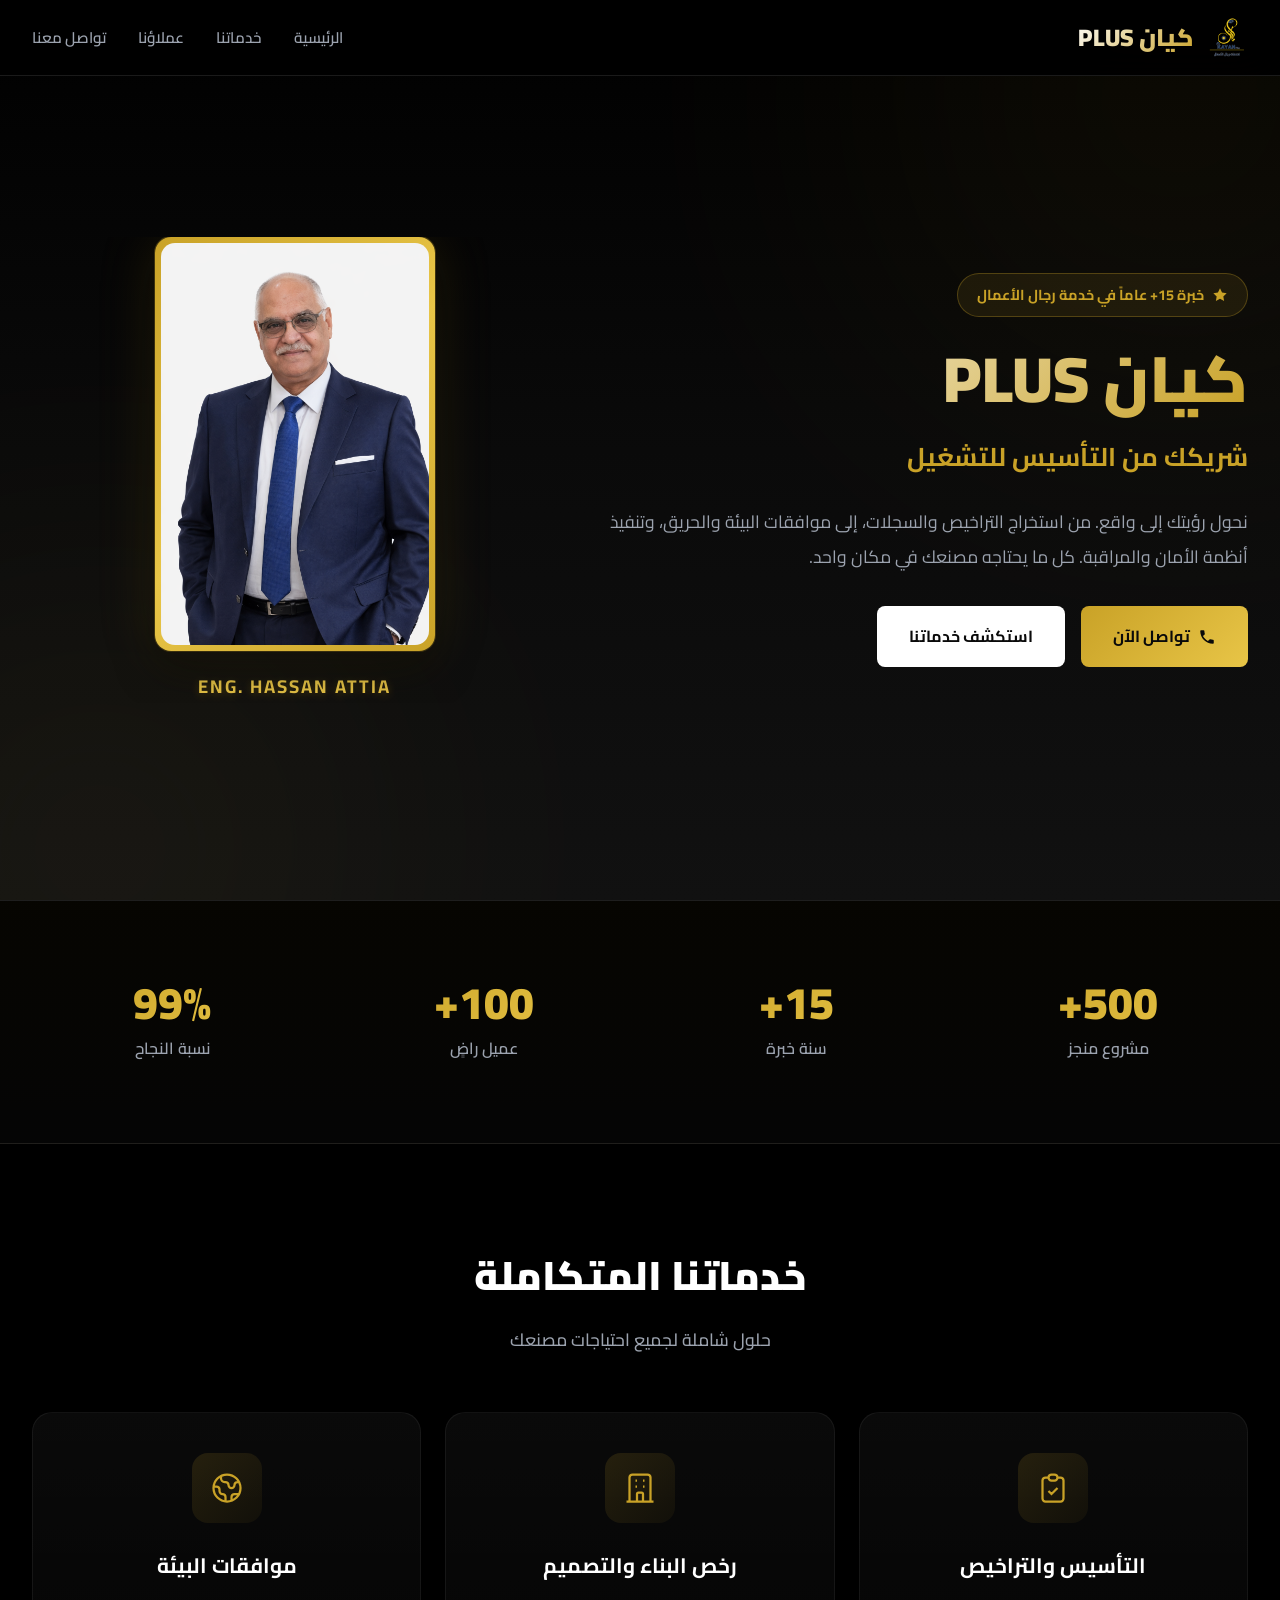
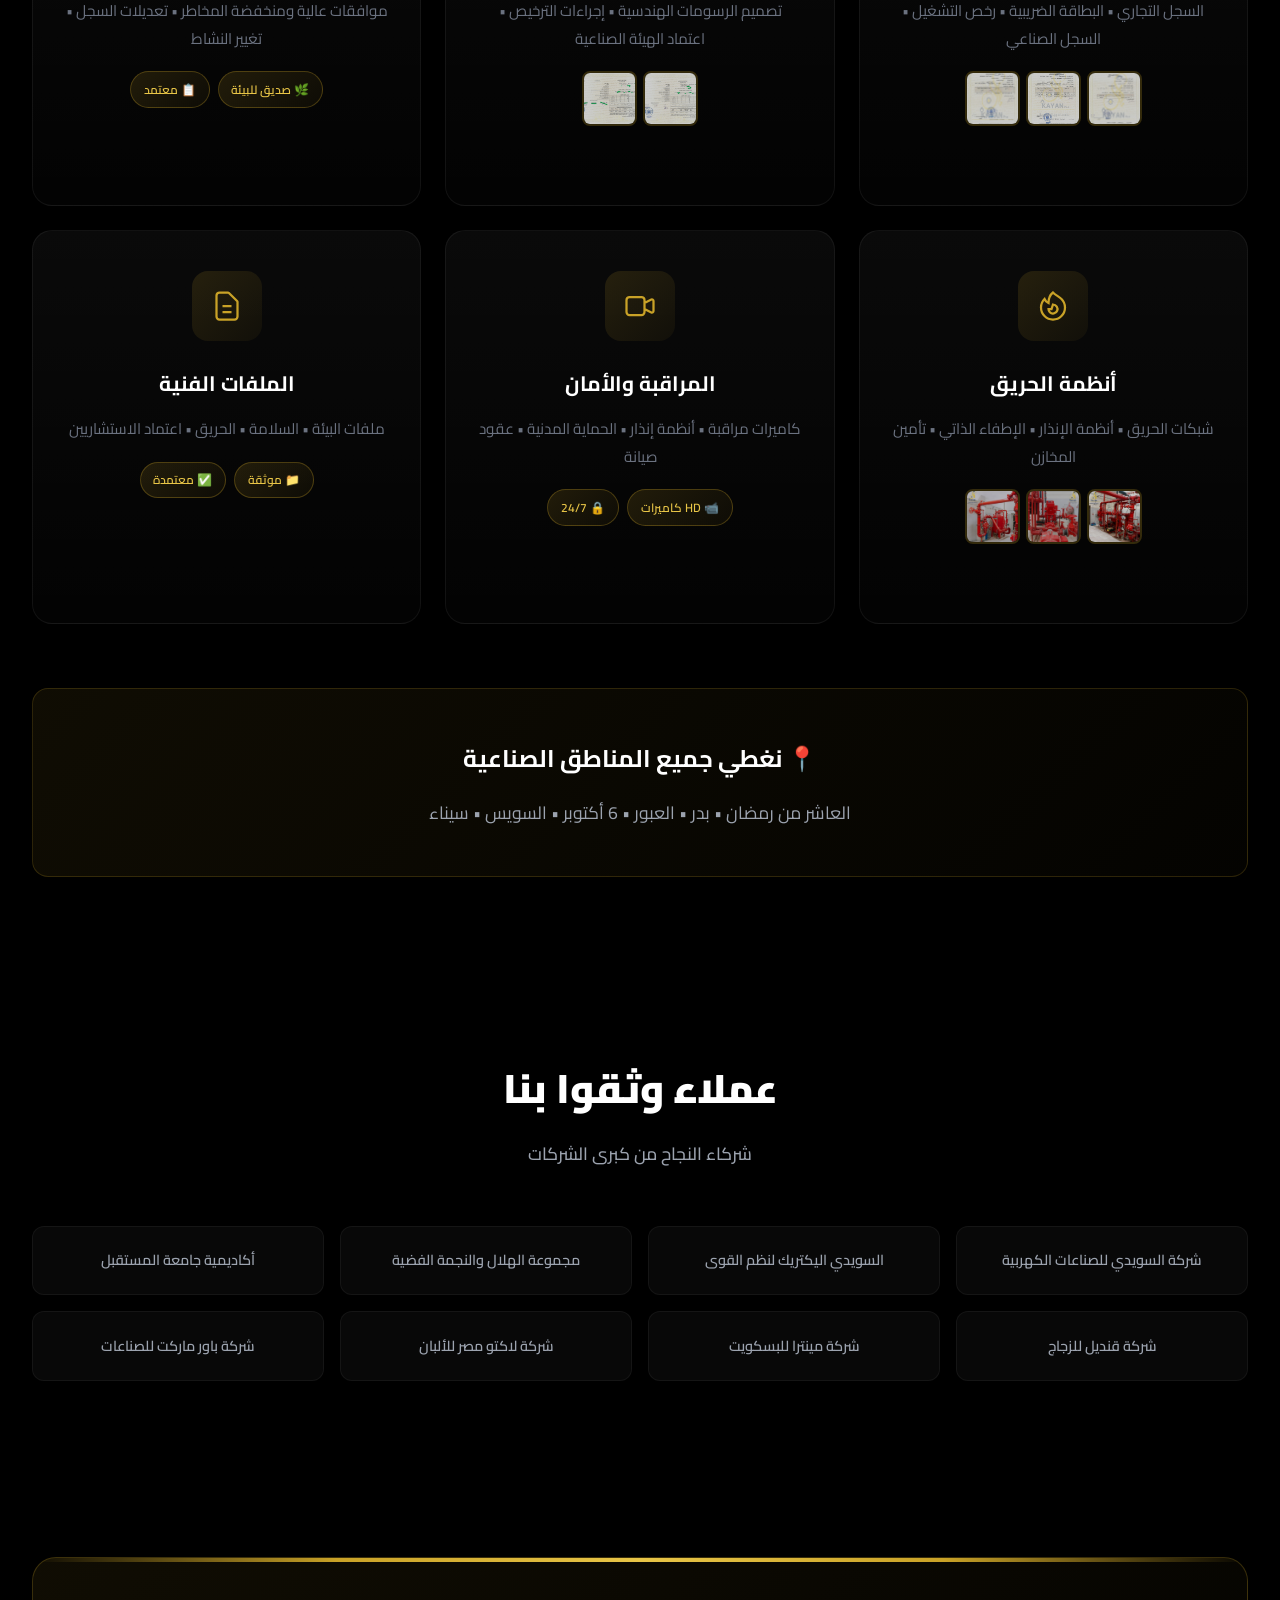
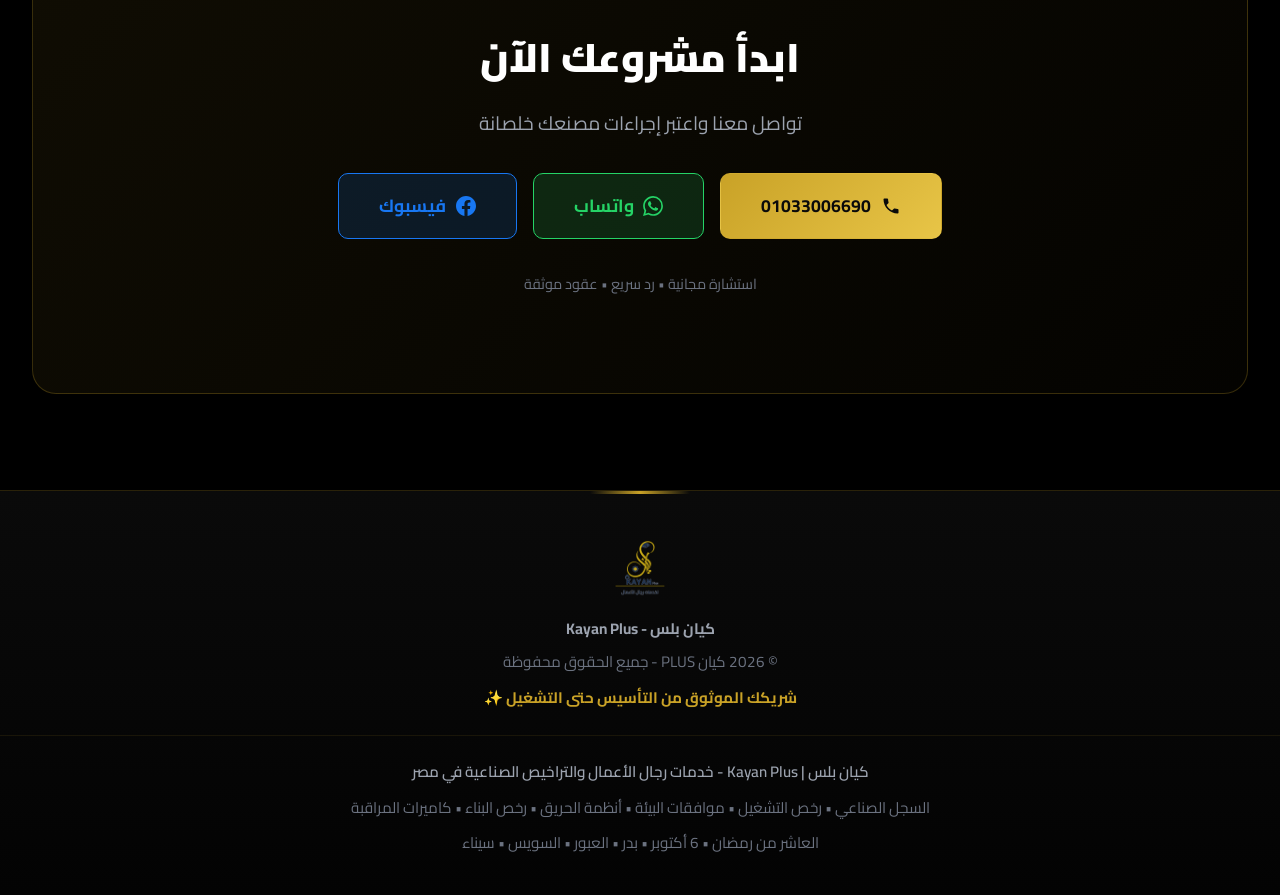
==== commit bca22c25: "Fix mobile horizontal scroll and zoom issues" ====
--- a/index.html
+++ b/index.html
@@ -3,49 +3,7 @@
 
 <head>
     <meta charset="UTF-8">
-    <meta name="viewport" content="width=device-width, initial-scale=1.0, maximum-scale=1.0, minimum-scale=1.0, user-scalable=no">
-    <style>
-        /* منع التمرير الأفقي والتكبير/التصغير */
-        html {
-            overflow-x: hidden !important;
-            overflow-y: scroll;
-        }
-        body {
-            overflow-x: hidden !important;
-            width: 100vw !important;
-            max-width: 100vw !important;
-            margin: 0 !important;
-            padding: 0 !important;
-        }
-        #page-wrapper {
-            overflow: hidden !important;
-            width: 100vw !important;
-            max-width: 100vw !important;
-        }
-        /* تطبيق على جميع العناصر */
-        *, *::before, *::after {
-            max-width: 100vw;
-        }
-        @media (max-width: 768px) {
-            html, body, #page-wrapper {
-                overflow-x: hidden !important;
-                width: 100vw !important;
-                max-width: 100vw !important;
-            }
-            .bg-animation, .floating-shape, .shape1, .shape2 {
-                display: none !important;
-            }
-            body {
-                touch-action: pan-y !important;
-            }
-            nav {
-                width: 100vw !important;
-                max-width: 100vw !important;
-                left: 0 !important;
-                right: 0 !important;
-            }
-        }
-    </style>
+    <meta name="viewport" content="width=device-width, initial-scale=1.0, maximum-scale=1.0, minimum-scale=1.0, user-scalable=no, viewport-fit=cover">
     
     <!-- SEO Meta Tags -->
     <meta name="description" content="كيان بلس - شركة متخصصة في خدمات رجال الأعمال والمصانع | استخراج التراخيص الصناعية، السجل الصناعي، رخص التشغيل، موافقات البيئة، أنظمة الحريق، رخص البناء | العاشر من رمضان، 6 أكتوبر، بدر، العبور">
@@ -327,6 +285,17 @@
             box-sizing: border-box;
         }
 
+        html {
+            overflow-x: hidden;
+            width: 100%;
+            max-width: 100%;
+            -webkit-overflow-scrolling: touch;
+        }
+
+        html, body {
+            overscroll-behavior-x: none;
+        }
+
         :root {
             --primary: #111111;
             --accent: #C9A227;
@@ -340,10 +309,6 @@
             --border-light: rgba(255, 255, 255, 0.1);
         }
 
-        html {
-            overflow-x: hidden;
-        }
-
         body {
             font-family: 'Cairo', sans-serif;
             background: var(--darker);
@@ -352,6 +317,9 @@
             overflow-x: hidden;
             width: 100%;
             max-width: 100%;
+            position: relative;
+            -webkit-text-size-adjust: 100%;
+            -ms-text-size-adjust: 100%;
         }
 
         /* Scroll Progress */
@@ -383,6 +351,7 @@
             border-radius: 50%;
             filter: blur(150px);
             opacity: 0.06;
+            pointer-events: none;
         }
 
         .shape1 {
@@ -390,8 +359,7 @@
             height: 600px;
             background: var(--accent);
             top: -200px;
-            right: 0;
-            max-width: 50vw;
+            right: -200px;
         }
 
         .shape2 {
@@ -399,16 +367,27 @@
             height: 500px;
             background: var(--gold);
             bottom: -200px;
+            left: -150px;
+        }
+
+        .bg-animation {
+            position: fixed;
+            top: 0;
             left: 0;
-            max-width: 50vw;
+            width: 100%;
+            height: 100%;
+            z-index: -1;
+            background: linear-gradient(180deg, #000000 0%, #0a0a0a 50%, #111111 100%);
+            overflow: hidden;
+            pointer-events: none;
         }
 
         .container {
             max-width: 1300px;
-            width: 100%;
             margin: 0 auto;
             padding: 0 2rem;
-            overflow-x: hidden;
+            width: 100%;
+            overflow: hidden;
         }
 
         /* Navigation */
@@ -416,12 +395,14 @@
             position: fixed;
             top: 0;
             width: 100%;
+            max-width: 100%;
             background: rgba(0, 0, 0, 0.9);
             backdrop-filter: blur(20px);
             border-bottom: 1px solid var(--border-light);
             padding: 1rem 0;
             z-index: 1000;
             transition: all 0.3s;
+            overflow: hidden;
         }
 
         nav.scrolled {
@@ -1384,6 +1365,17 @@
 
         /* Responsive */
         @media (max-width: 1024px) {
+            html, body {
+                overflow-x: hidden !important;
+                width: 100% !important;
+                max-width: 100% !important;
+            }
+
+            .bg-animation,
+            .floating-shape {
+                overflow: hidden;
+            }
+
             .hero-grid {
                 grid-template-columns: 1fr;
                 text-align: center;
@@ -1428,6 +1420,28 @@
         }
 
         @media (max-width: 768px) {
+            html, body {
+                overflow-x: hidden !important;
+                overflow-y: auto !important;
+                width: 100% !important;
+                max-width: 100% !important;
+                touch-action: pan-y pinch-zoom;
+                overscroll-behavior: none;
+            }
+
+            * {
+                max-width: 100%;
+            }
+
+            .bg-animation {
+                width: 100% !important;
+                overflow: hidden !important;
+            }
+
+            .floating-shape {
+                display: none;
+            }
+
             nav ul {
                 display: none;
                 position: absolute;
@@ -1805,40 +1819,18 @@
             }
         }
 
-        /* إصلاح مشكلة التمرير الأفقي على الموبايل */
-        @media (max-width: 768px) {
-            html, body {
-                overflow-x: hidden !important;
-                width: 100% !important;
-                max-width: 100% !important;
-            }
-            
-            .bg-animation,
-            .floating-shape,
-            .shape1,
-            .shape2 {
-                display: none !important;
-            }
-            
-            .container {
-                padding: 0 15px !important;
-                max-width: 100% !important;
-            }
-            
-            section,
-            .hero,
-            .stats-bar,
-            nav,
-            footer {
-                max-width: 100% !important;
-                overflow-x: hidden !important;
-            }
+        /* Page wrapper to prevent horizontal scroll */
+        .page-wrapper {
+            width: 100%;
+            max-width: 100%;
+            overflow-x: hidden;
+            position: relative;
         }
     </style>
 </head>
 
 <body>
-<div id="page-wrapper">
+    <div class="page-wrapper">
     <div class="bg-animation">
         <div class="floating-shape shape1"></div>
         <div class="floating-shape shape2"></div>
@@ -2206,7 +2198,7 @@
     </footer>
     
     <!-- Hidden SEO Content for Search Engines -->
-    <div style="position: absolute; clip: rect(0, 0, 0, 0); width: 1px; height: 1px; overflow: hidden; white-space: nowrap;" aria-hidden="true">
+    <div style="position: absolute; left: -9999px; width: 1px; height: 1px; overflow: hidden;" aria-hidden="true">
         <h1>كيان بلس - Kayan Plus</h1>
         <h2>شركة كيان بلس لخدمات رجال الأعمال</h2>
         <p>كيان بلس هي شركة رائدة في مجال الخدمات الصناعية والتراخيص في مصر. نقدم خدمات متكاملة تشمل:</p>
@@ -2229,29 +2221,6 @@
     </div>
 
     <script>
-        // منع التكبير والتصغير على الموبايل
-        document.addEventListener('touchstart', function(e) {
-            if (e.touches.length > 1) {
-                e.preventDefault();
-            }
-        }, { passive: false });
-        
-        document.addEventListener('touchmove', function(e) {
-            if (e.scale !== 1) {
-                e.preventDefault();
-            }
-        }, { passive: false });
-        
-        // منع double-tap zoom
-        let lastTouchEnd = 0;
-        document.addEventListener('touchend', function(e) {
-            const now = (new Date()).getTime();
-            if (now - lastTouchEnd <= 300) {
-                e.preventDefault();
-            }
-            lastTouchEnd = now;
-        }, false);
-        
         // Scroll to top on load
         if (history.scrollRestoration) {
             history.scrollRestoration = 'manual';
@@ -2361,7 +2330,7 @@
             }
         });
     </script>
-</div><!-- End page-wrapper -->
+    </div>
 </body>
 
 </html>
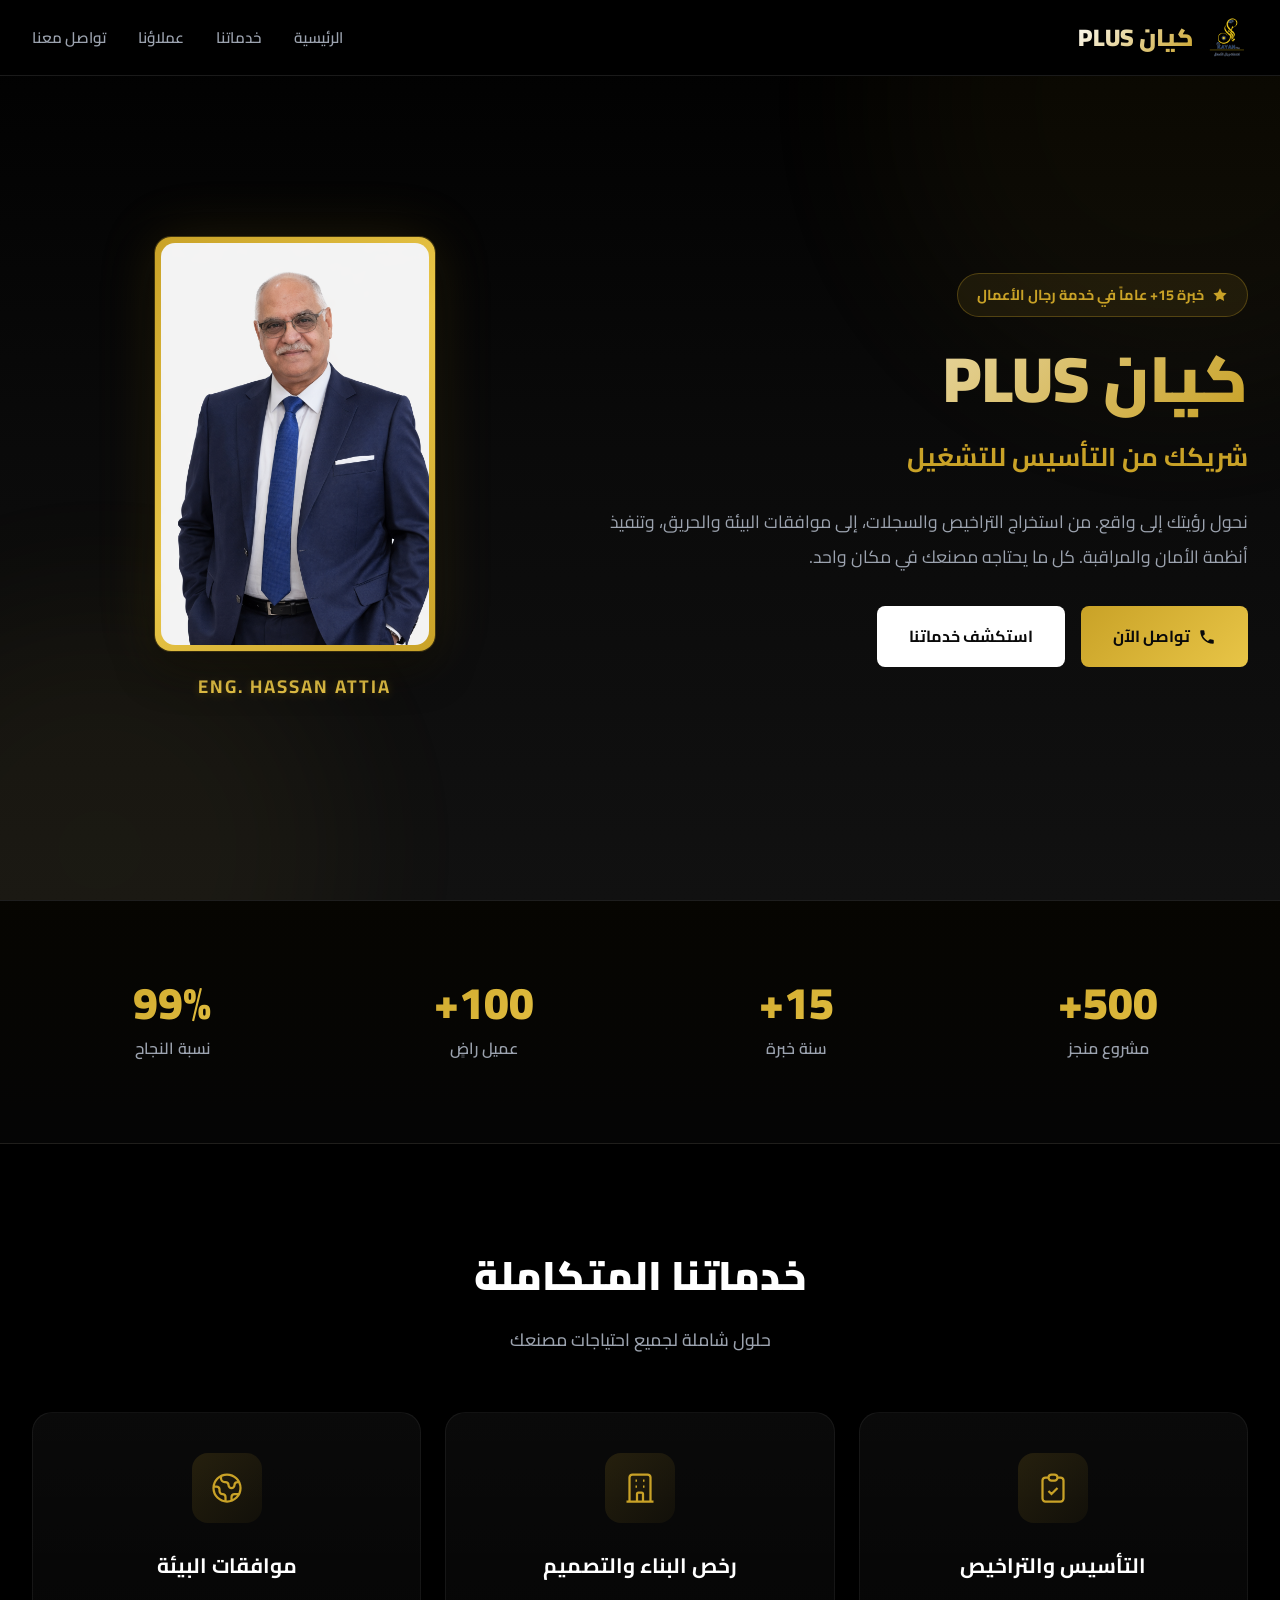
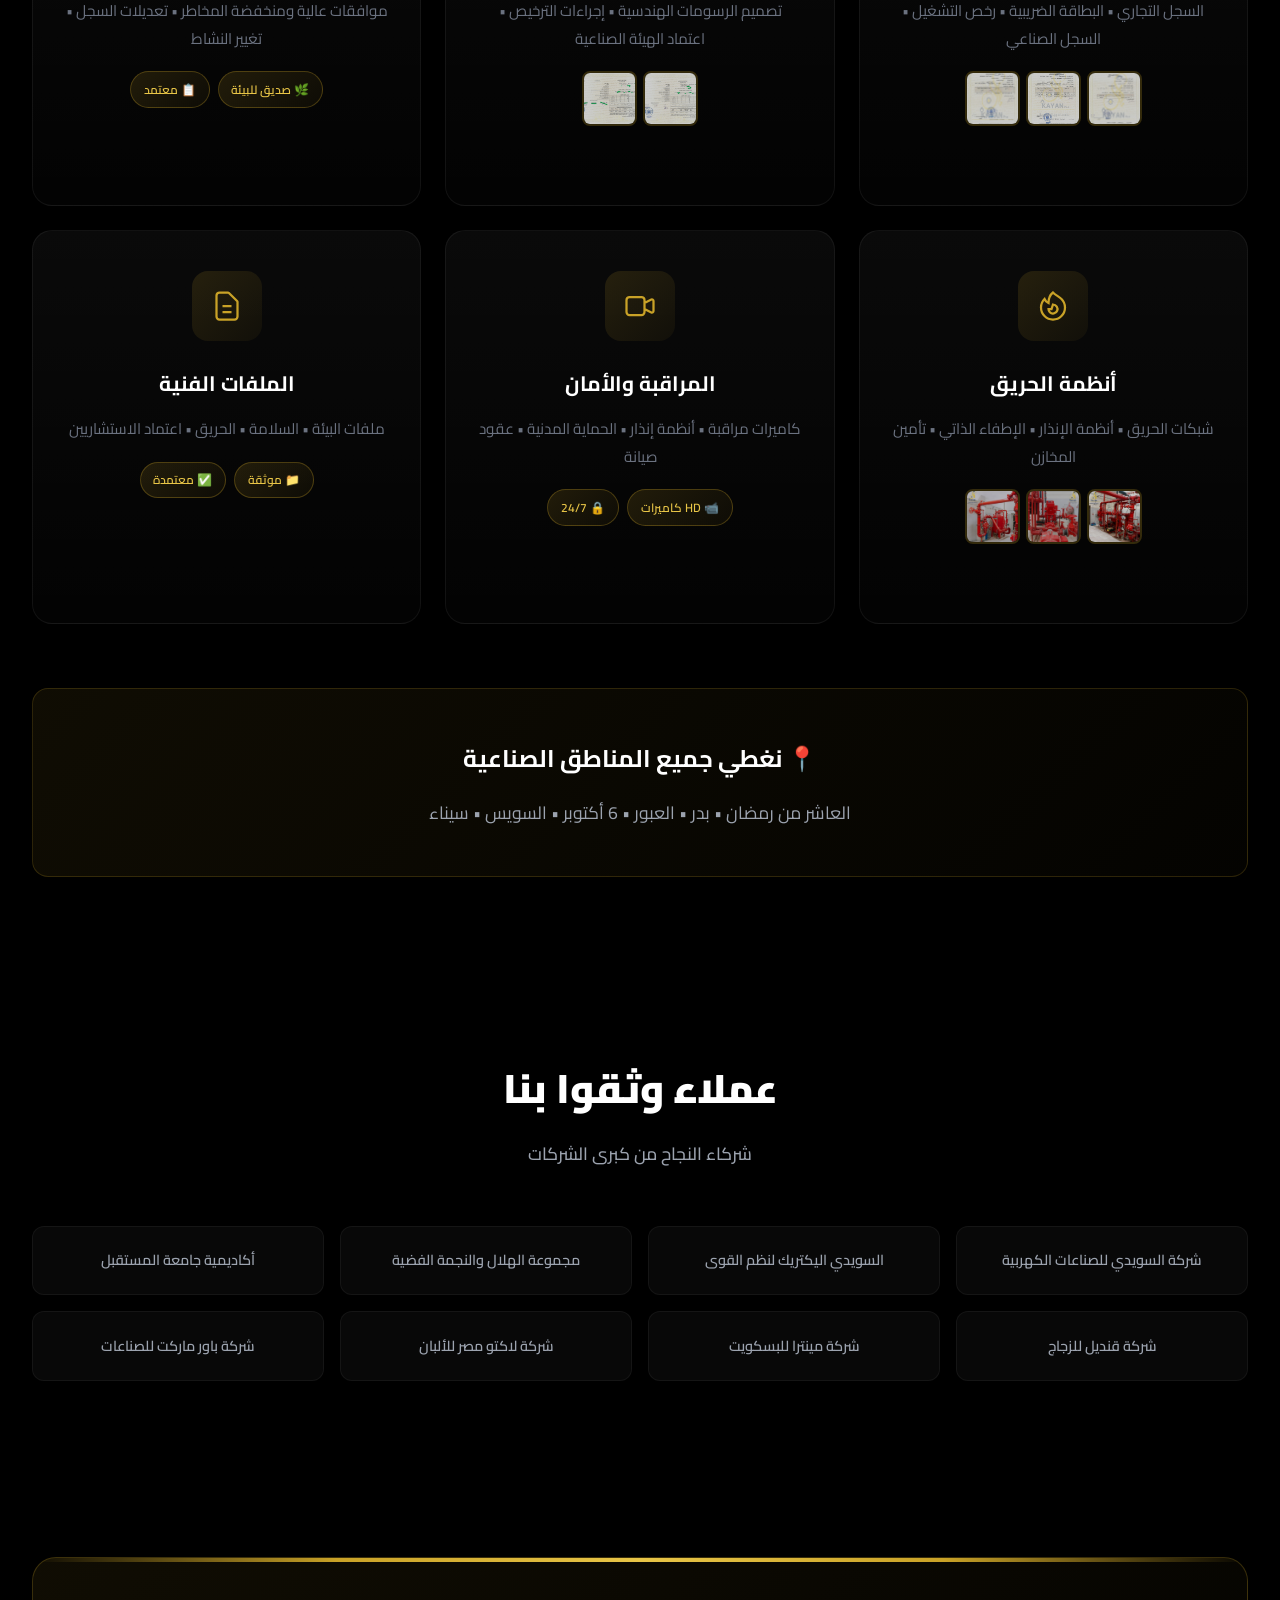
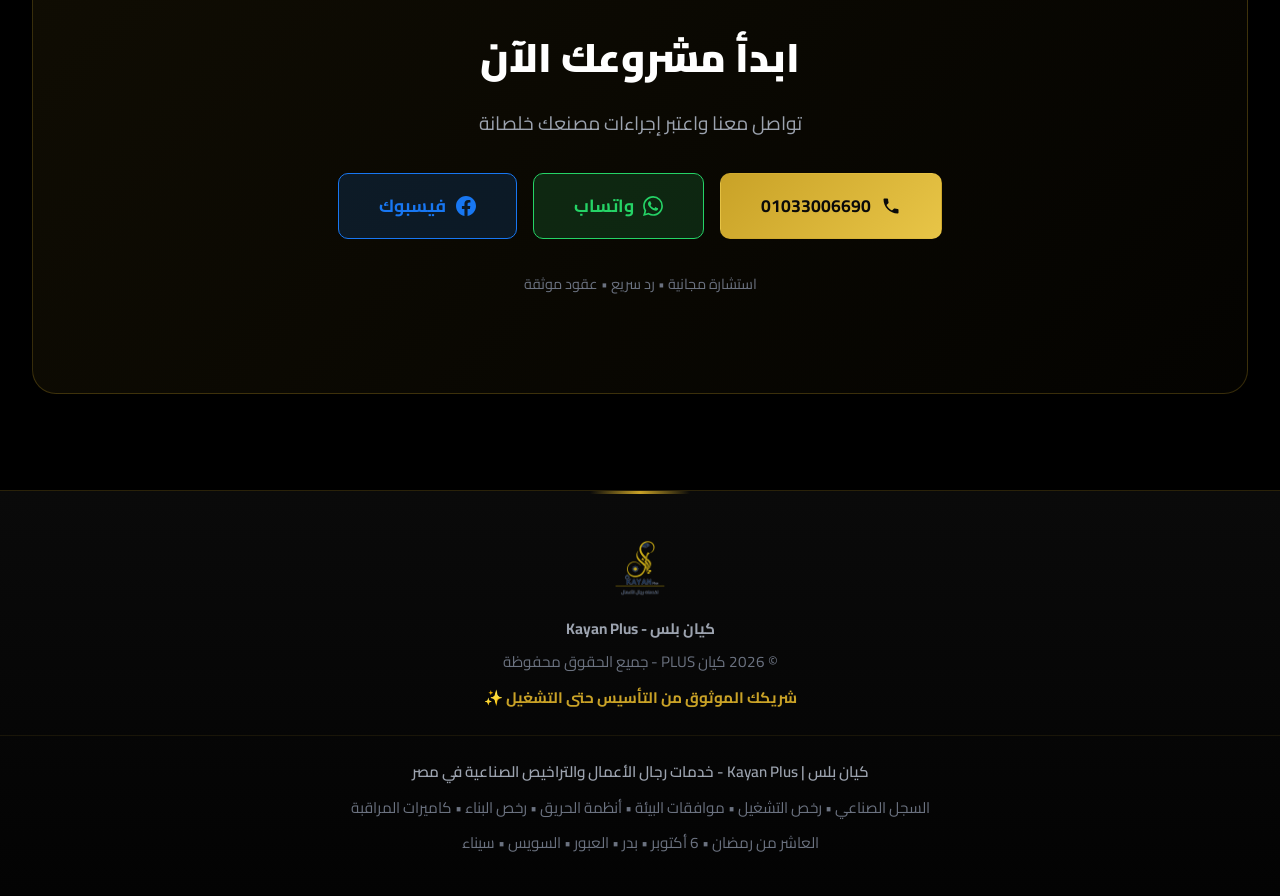
==== commit 188c0ebe: "نااو" ====
--- a/index.html
+++ b/index.html
@@ -3,7 +3,7 @@
 
 <head>
     <meta charset="UTF-8">
-    <meta name="viewport" content="width=device-width, initial-scale=1.0, maximum-scale=1.0, minimum-scale=1.0, user-scalable=no, viewport-fit=cover">
+    <meta name="viewport" content="width=device-width, initial-scale=1.0, viewport-fit=cover">
     
     <!-- SEO Meta Tags -->
     <meta name="description" content="كيان بلس - شركة متخصصة في خدمات رجال الأعمال والمصانع | استخراج التراخيص الصناعية، السجل الصناعي، رخص التشغيل، موافقات البيئة، أنظمة الحريق، رخص البناء | العاشر من رمضان، 6 أكتوبر، بدر، العبور">
@@ -286,14 +286,19 @@
         }
 
         html {
-            overflow-x: hidden;
+            overflow: visible;
             width: 100%;
-            max-width: 100%;
+            max-width: 100vw;
             -webkit-overflow-scrolling: touch;
         }
 
-        html, body {
-            overscroll-behavior-x: none;
+        /* Hide scrollbar but allow scroll */
+        html::-webkit-scrollbar {
+            display: none;
+        }
+        html {
+            scrollbar-width: none;
+            -ms-overflow-style: none;
         }
 
         :root {
@@ -314,25 +319,14 @@
             background: var(--darker);
             color: var(--text-light);
             line-height: 1.8;
-            overflow-x: hidden;
             width: 100%;
-            max-width: 100%;
+            max-width: 100vw;
             position: relative;
             -webkit-text-size-adjust: 100%;
             -ms-text-size-adjust: 100%;
         }
 
-        /* Scroll Progress */
-        body::before {
-            content: '';
-            position: fixed;
-            top: 0;
-            right: 0;
-            width: var(--scroll-progress, 0%);
-            height: 3px;
-            background: linear-gradient(90deg, var(--accent), var(--gold));
-            z-index: 9999;
-        }
+
 
         /* Background */
         .bg-animation {
@@ -344,14 +338,19 @@
             z-index: -1;
             background: linear-gradient(180deg, #000000 0%, #0a0a0a 50%, #111111 100%);
             overflow: hidden;
+            pointer-events: none;
+            transform: translateZ(0);
+            backface-visibility: hidden;
         }
 
         .floating-shape {
             position: absolute;
             border-radius: 50%;
-            filter: blur(150px);
-            opacity: 0.06;
+            filter: blur(80px);
+            opacity: 0.05;
             pointer-events: none;
+            transform: translateZ(0);
+            backface-visibility: hidden;
         }
 
         .shape1 {
@@ -370,24 +369,12 @@
             left: -150px;
         }
 
-        .bg-animation {
-            position: fixed;
-            top: 0;
-            left: 0;
-            width: 100%;
-            height: 100%;
-            z-index: -1;
-            background: linear-gradient(180deg, #000000 0%, #0a0a0a 50%, #111111 100%);
-            overflow: hidden;
-            pointer-events: none;
-        }
-
         .container {
             max-width: 1300px;
             margin: 0 auto;
             padding: 0 2rem;
             width: 100%;
-            overflow: hidden;
+            overflow-x: clip;
         }
 
         /* Navigation */
@@ -396,13 +383,14 @@
             top: 0;
             width: 100%;
             max-width: 100%;
-            background: rgba(0, 0, 0, 0.9);
-            backdrop-filter: blur(20px);
+            background: rgba(0, 0, 0, 0.97);
             border-bottom: 1px solid var(--border-light);
             padding: 1rem 0;
             z-index: 1000;
-            transition: all 0.3s;
+            transition: padding 0.3s ease;
             overflow: hidden;
+            transform: translateZ(0);
+            backface-visibility: hidden;
         }
 
         nav.scrolled {
@@ -773,12 +761,14 @@
         .fade-in {
             opacity: 0;
             transform: translateY(40px);
-            transition: all 0.6s ease-out;
+            transition: opacity 0.6s ease-out, transform 0.6s ease-out;
+            will-change: opacity, transform;
         }
 
         .fade-in.visible {
             opacity: 1;
             transform: translateY(0);
+            will-change: auto;
         }
 
         /* Services */
@@ -793,10 +783,11 @@
             padding: 2.5rem 2rem;
             border-radius: 20px;
             border: 1px solid rgba(255, 255, 255, 0.06);
-            transition: all 0.4s cubic-bezier(0.4, 0, 0.2, 1);
+            transition: transform 0.4s cubic-bezier(0.4, 0, 0.2, 1), background 0.4s ease, border-color 0.4s ease, box-shadow 0.4s ease;
             text-align: center;
             position: relative;
             overflow: hidden;
+            transform: translateZ(0);
         }
 
         .service-card::before {
@@ -1022,9 +1013,10 @@
             overflow: hidden;
             background: linear-gradient(180deg, rgba(255, 255, 255, 0.06) 0%, rgba(255, 255, 255, 0.02) 100%);
             border: 1px solid rgba(255, 255, 255, 0.1);
-            transition: all 0.4s;
+            transition: transform 0.4s ease, border-color 0.4s ease, box-shadow 0.4s ease;
             cursor: pointer;
             aspect-ratio: 4/3;
+            transform: translateZ(0);
         }
 
         .gallery-item::before {
@@ -1176,7 +1168,8 @@
             font-size: 0.9rem;
             font-weight: 600;
             border: 1px solid rgba(255, 255, 255, 0.05);
-            transition: all 0.3s ease;
+            transition: transform 0.3s ease, background 0.3s ease, color 0.3s ease, border-color 0.3s ease;
+            transform: translateZ(0);
         }
 
         .client-item:hover {
@@ -1365,12 +1358,6 @@
 
         /* Responsive */
         @media (max-width: 1024px) {
-            html, body {
-                overflow-x: hidden !important;
-                width: 100% !important;
-                max-width: 100% !important;
-            }
-
             .bg-animation,
             .floating-shape {
                 overflow: hidden;
@@ -1420,24 +1407,6 @@
         }
 
         @media (max-width: 768px) {
-            html, body {
-                overflow-x: hidden !important;
-                overflow-y: auto !important;
-                width: 100% !important;
-                max-width: 100% !important;
-                touch-action: pan-y pinch-zoom;
-                overscroll-behavior: none;
-            }
-
-            * {
-                max-width: 100%;
-            }
-
-            .bg-animation {
-                width: 100% !important;
-                overflow: hidden !important;
-            }
-
             .floating-shape {
                 display: none;
             }
@@ -1819,11 +1788,11 @@
             }
         }
 
-        /* Page wrapper to prevent horizontal scroll */
+        /* Page wrapper */
         .page-wrapper {
             width: 100%;
-            max-width: 100%;
-            overflow-x: hidden;
+            max-width: 100vw;
+            overflow-x: clip;
             position: relative;
         }
     </style>
@@ -2240,13 +2209,14 @@
 
         // Navbar scroll
         const navbar = document.querySelector('nav');
+        let lastScrolled = false;
         window.addEventListener('scroll', () => {
-            navbar.classList.toggle('scrolled', window.pageYOffset > 50);
-
-            // Progress bar
-            const scrolled = (window.scrollY / (document.documentElement.scrollHeight - window.innerHeight)) * 100;
-            document.documentElement.style.setProperty('--scroll-progress', scrolled + '%');
-        });
+            const isScrolled = window.pageYOffset > 50;
+            if (isScrolled !== lastScrolled) {
+                navbar.classList.toggle('scrolled', isScrolled);
+                lastScrolled = isScrolled;
+            }
+        }, { passive: true });
 
         // Smooth scroll
         document.querySelectorAll('a[href^="#"]').forEach(anchor => {
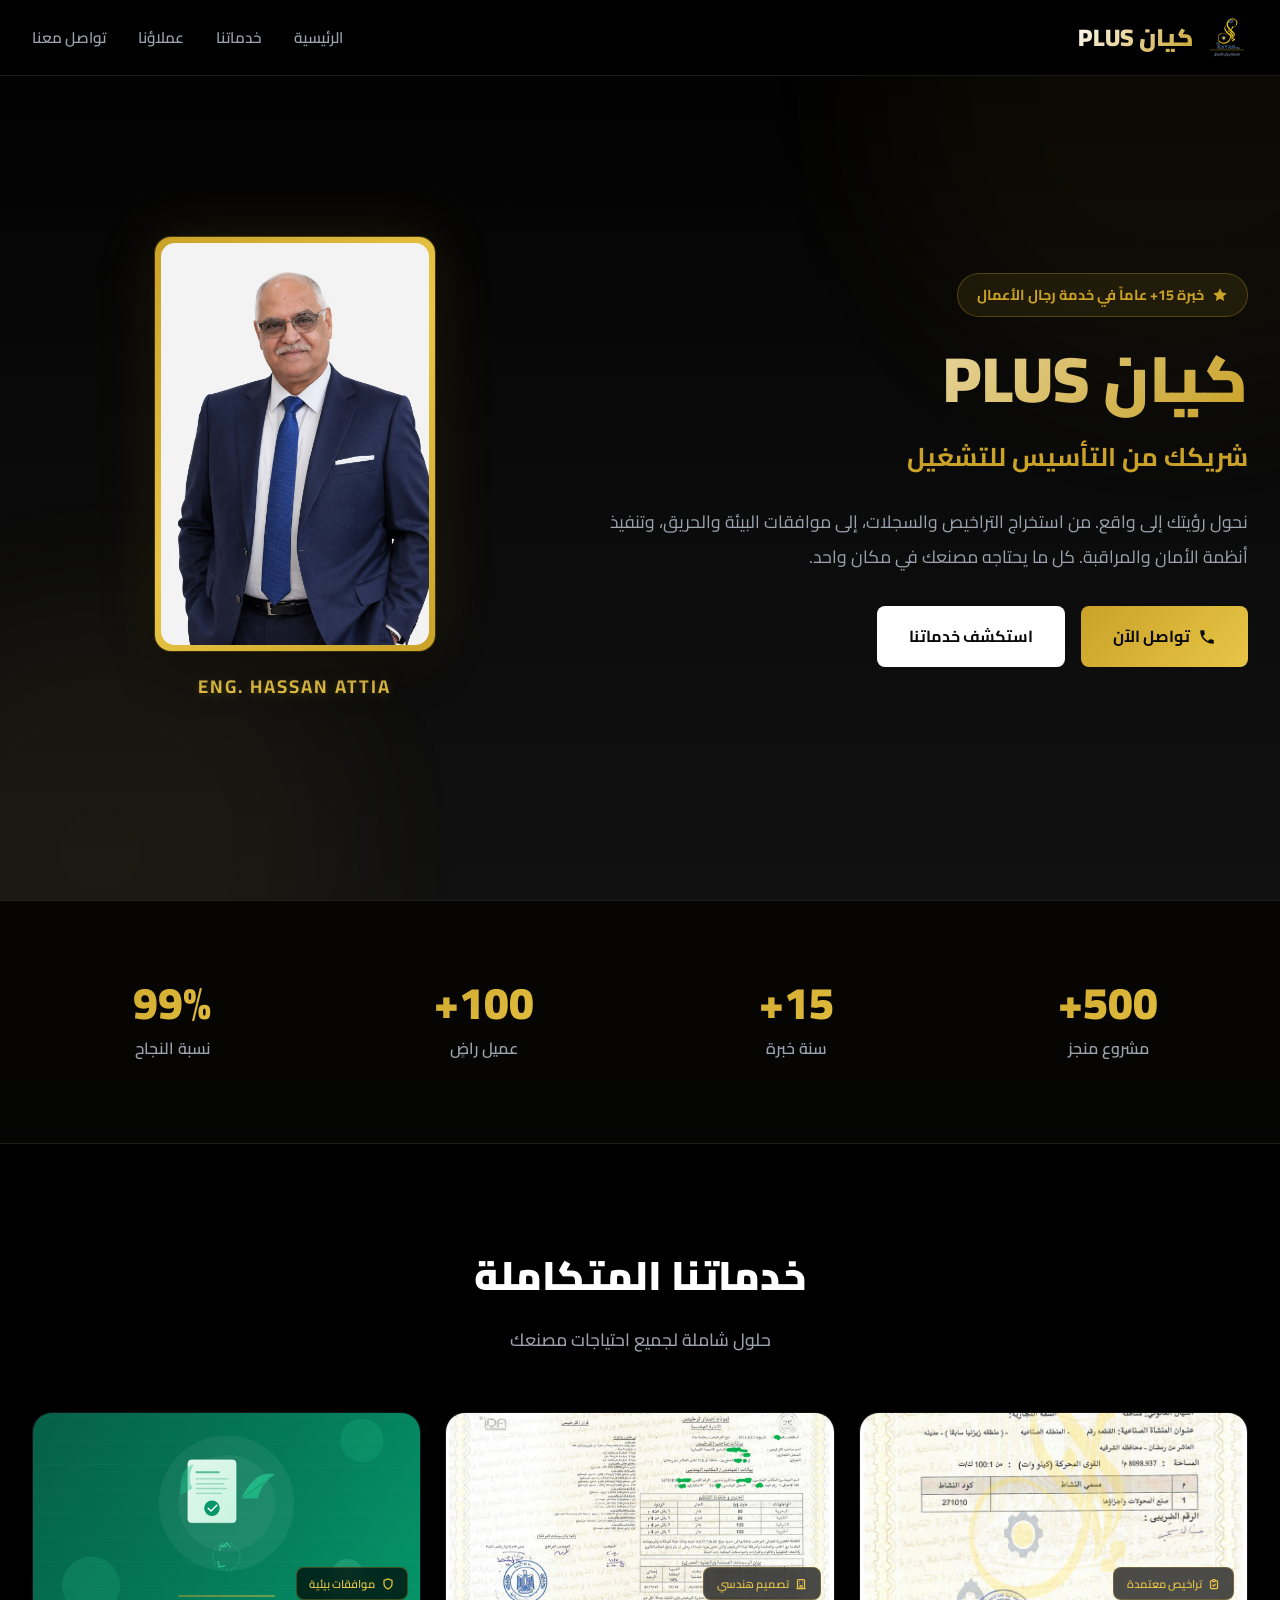
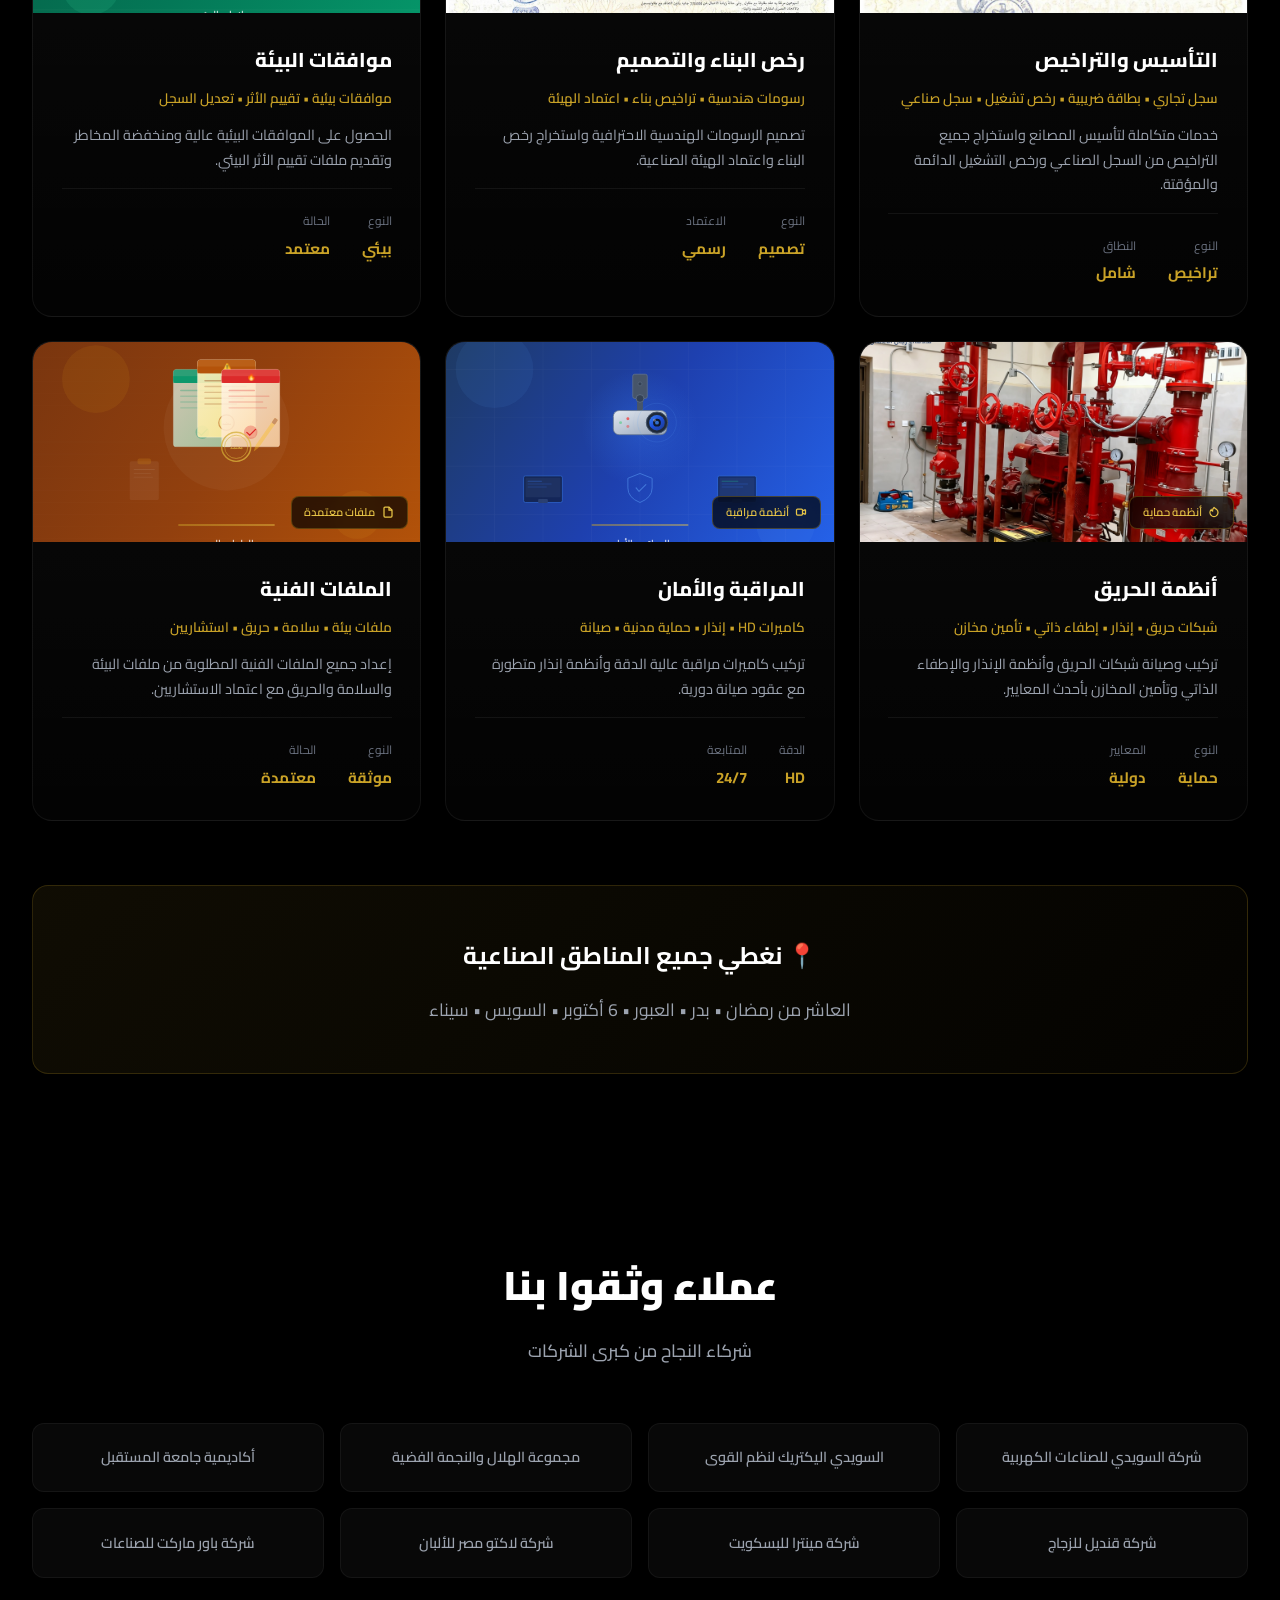
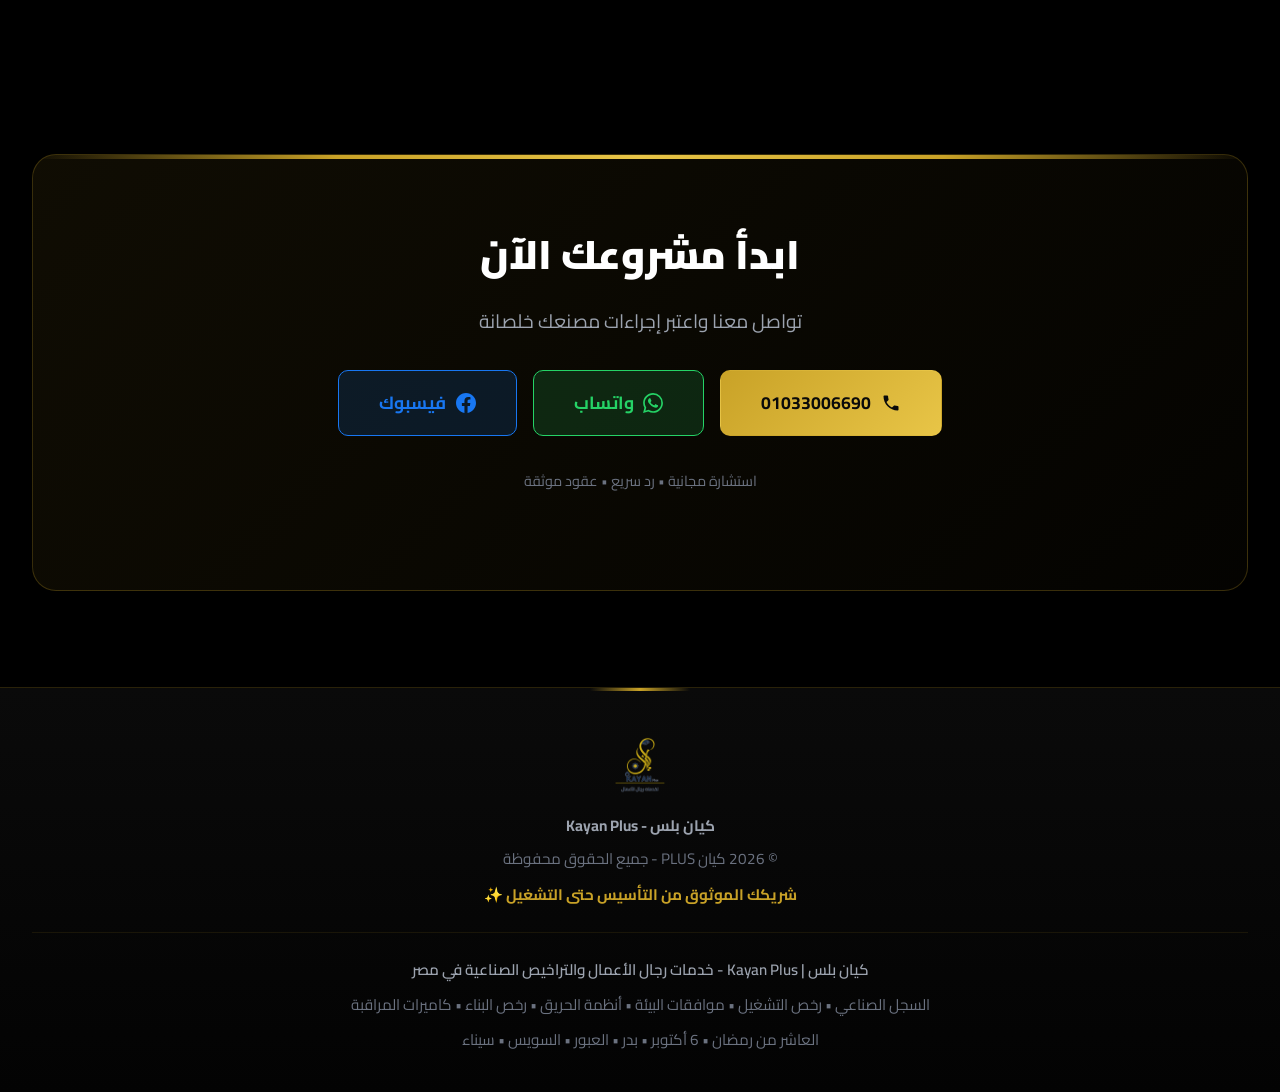
==== commit 11aed580: "mono" ====
--- a/index.html
+++ b/index.html
@@ -20,22 +20,25 @@
     <meta property="og:url" content="https://kayanplus.com/">
     <meta property="og:title" content="كيان بلس - خدمات رجال الأعمال والتراخيص الصناعية">
     <meta property="og:description" content="شريكك الموثوق من التأسيس حتى التشغيل | استخراج التراخيص، السجل الصناعي، موافقات البيئة، أنظمة الحريق، رخص البناء">
-    <meta property="og:image" content="mainlogo.png">
+    <meta property="og:image" content="https://kayanplus.com/mainlogo.png">
+    <meta property="og:image:width" content="512">
+    <meta property="og:image:height" content="512">
     <meta property="og:locale" content="ar_EG">
     <meta property="og:site_name" content="كيان بلس">
     
     <!-- Twitter -->
-    <meta property="twitter:card" content="summary_large_image">
-    <meta property="twitter:url" content="https://kayanplus.com/">
-    <meta property="twitter:title" content="كيان بلس - خدمات رجال الأعمال والتراخيص الصناعية">
-    <meta property="twitter:description" content="شريكك الموثوق من التأسيس حتى التشغيل | خدمات صناعية متكاملة">
-    <meta property="twitter:image" content="mainlogo.png">
+    <meta name="twitter:card" content="summary_large_image">
+    <meta name="twitter:url" content="https://kayanplus.com/">
+    <meta name="twitter:title" content="كيان بلس - خدمات رجال الأعمال والتراخيص الصناعية">
+    <meta name="twitter:description" content="شريكك الموثوق من التأسيس حتى التشغيل | خدمات صناعية متكاملة">
+    <meta name="twitter:image" content="https://kayanplus.com/mainlogo.png">
     
     <!-- Geo Tags -->
     <meta name="geo.region" content="EG">
     <meta name="geo.placename" content="Egypt">
-    <meta name="geo.position" content="30.0444;31.2357">
-    <meta name="ICBM" content="30.0444, 31.2357">
+    <meta name="geo.position" content="30.2977;31.7459">
+    <meta name="ICBM" content="30.2977, 31.7459">
+    <meta name="theme-color" content="#000000">
     
     <meta name="google-site-verification" content="K6uehS2NmzgkXFwJsWLcz8niK_lvTSlVMHAF6l8Vy1U" />
     <title>كيان بلس | خدمات رجال الأعمال - التراخيص الصناعية - السجل الصناعي - أنظمة الحريق - رخص البناء</title>
@@ -239,12 +242,7 @@
         "alternateName": "Kayan Plus",
         "url": "https://kayanplus.com",
         "description": "كيان بلس - شريكك الموثوق من التأسيس حتى التشغيل",
-        "inLanguage": "ar",
-        "potentialAction": {
-            "@type": "SearchAction",
-            "target": "https://kayanplus.com/?s={search_term_string}",
-            "query-input": "required name=search_term_string"
-        }
+        "inLanguage": "ar"
     }
     </script>
     
@@ -276,10 +274,13 @@
     }
     </script>
     
+    <link rel="preconnect" href="https://fonts.googleapis.com">
+    <link rel="preconnect" href="https://fonts.gstatic.com" crossorigin>
+    <link href="https://fonts.googleapis.com/css2?family=Cairo:wght@400;600;700;800;900&display=swap" rel="stylesheet">
+    
     <style>
-        @import url('https://fonts.googleapis.com/css2?family=Cairo:wght@400;600;700;800;900&display=swap');
-
-        * {
+
+        *{
             margin: 0;
             padding: 0;
             box-sizing: border-box;
@@ -290,15 +291,13 @@
             width: 100%;
             max-width: 100vw;
             -webkit-overflow-scrolling: touch;
+            scrollbar-width: none;
+            -ms-overflow-style: none;
         }
 
         /* Hide scrollbar but allow scroll */
         html::-webkit-scrollbar {
             display: none;
-        }
-        html {
-            scrollbar-width: none;
-            -ms-overflow-style: none;
         }
 
         :root {
@@ -374,6 +373,7 @@
             margin: 0 auto;
             padding: 0 2rem;
             width: 100%;
+            overflow-x: hidden;
             overflow-x: clip;
         }
 
@@ -448,6 +448,8 @@
             gap: 5px;
             cursor: pointer;
             padding: 10px;
+            background: none;
+            border: none;
         }
 
         .menu-toggle span {
@@ -771,7 +773,7 @@
             will-change: auto;
         }
 
-        /* Services */
+        /* Services - Project Card Style */
         .services-grid {
             display: grid;
             grid-template-columns: repeat(3, 1fr);
@@ -780,13 +782,11 @@
 
         .service-card {
             background: linear-gradient(180deg, rgba(255, 255, 255, 0.04) 0%, rgba(255, 255, 255, 0.01) 100%);
-            padding: 2.5rem 2rem;
             border-radius: 20px;
+            overflow: hidden;
             border: 1px solid rgba(255, 255, 255, 0.06);
-            transition: transform 0.4s cubic-bezier(0.4, 0, 0.2, 1), background 0.4s ease, border-color 0.4s ease, box-shadow 0.4s ease;
-            text-align: center;
+            transition: transform 0.4s cubic-bezier(0.4, 0, 0.2, 1), border-color 0.4s, box-shadow 0.4s;
             position: relative;
-            overflow: hidden;
             transform: translateZ(0);
         }
 
@@ -800,352 +800,103 @@
             background: linear-gradient(90deg, transparent, var(--accent), transparent);
             opacity: 0;
             transition: opacity 0.4s;
+            z-index: 2;
         }
 
         .service-card:hover {
             transform: translateY(-10px);
-            background: linear-gradient(180deg, rgba(255, 255, 255, 0.06) 0%, rgba(255, 255, 255, 0.02) 100%);
             border-color: rgba(201, 162, 39, 0.3);
-            box-shadow: 0 20px 40px rgba(0, 0, 0, 0.3);
+            box-shadow: 0 25px 60px rgba(0, 0, 0, 0.3);
         }
 
         .service-card:hover::before {
             opacity: 1;
         }
 
-        .service-icon {
-            width: 70px;
-            height: 70px;
-            background: linear-gradient(135deg, rgba(201, 162, 39, 0.15), rgba(201, 162, 39, 0.05));
-            border-radius: 16px;
+        .service-image {
+            width: 100%;
+            height: 200px;
             display: flex;
             align-items: center;
             justify-content: center;
-            margin: 0 auto 1.5rem;
-            color: var(--accent);
-            transition: all 0.3s;
-        }
-
-        .service-card:hover .service-icon {
-            background: linear-gradient(135deg, var(--accent), var(--gold));
-            color: var(--dark);
-            transform: scale(1.1);
-        }
-
-        .service-card h3 {
-            color: var(--light);
-            font-size: 1.3rem;
-            font-weight: 700;
-            margin-bottom: 0.8rem;
-        }
-
-        .service-card p {
-            color: var(--gray);
-            font-size: 0.95rem;
-            line-height: 1.8;
-        }
-
-        .service-card.clickable {
-            cursor: pointer;
-        }
-
-        .service-card.clickable::after {
-            content: 'اضغط لمشاهدة أعمالنا';
-            display: block;
-            margin-top: 1rem;
-            font-size: 0.8rem;
-            color: var(--accent);
-            opacity: 0;
-            transition: opacity 0.3s;
-        }
-
-        .service-card.clickable:hover::after {
-            opacity: 1;
-        }
-
-        /* Service Preview Images */
-        .service-preview {
-            display: flex;
-            gap: 6px;
-            margin-top: 1.2rem;
-            justify-content: center;
-            flex-wrap: wrap;
-        }
-
-        .service-preview-img {
-            width: 55px;
-            height: 55px;
-            border-radius: 8px;
+            position: relative;
             overflow: hidden;
-            border: 2px solid rgba(201, 162, 39, 0.3);
-            transition: all 0.3s;
-            opacity: 0.8;
-        }
-
-        .service-preview-img:hover {
-            opacity: 1;
-            border-color: var(--accent);
-            transform: scale(1.1);
-        }
-
-        .service-preview-img img {
+        }
+
+        .service-image-real {
             width: 100%;
             height: 100%;
             object-fit: cover;
-        }
-
-        .service-card.clickable:hover .service-preview-img {
-            opacity: 1;
-            border-color: var(--gold);
-        }
-
-        /* Service Features Badges */
-        .service-features {
+            transition: transform 0.6s cubic-bezier(0.4, 0, 0.2, 1);
+        }
+
+        .service-card:hover .service-image-real {
+            transform: scale(1.08);
+        }
+
+        .service-content {
+            padding: 1.8rem;
+        }
+
+        .service-card h3 {
+            color: var(--light);
+            font-size: 1.25rem;
+            font-weight: 800;
+            margin-bottom: 0.5rem;
+        }
+
+        .service-tech {
+            color: var(--accent);
+            font-size: 0.85rem;
+            font-weight: 600;
+            margin-bottom: 0.8rem;
+        }
+
+        .service-description {
+            color: var(--gray-medium);
+            font-size: 0.9rem;
+            line-height: 1.7;
+            margin-bottom: 1rem;
+        }
+
+        .service-stats-row {
             display: flex;
-            gap: 0.5rem;
-            justify-content: center;
-            margin-top: 1.2rem;
-            flex-wrap: wrap;
-        }
-
-        .feature-badge {
-            background: linear-gradient(135deg, rgba(201, 162, 39, 0.15), rgba(201, 162, 39, 0.05));
-            border: 1px solid rgba(201, 162, 39, 0.3);
-            padding: 0.4rem 0.8rem;
-            border-radius: 20px;
+            gap: 2rem;
+            padding-top: 1rem;
+            border-top: 1px solid rgba(255, 255, 255, 0.06);
+        }
+
+        .service-stat-label {
             font-size: 0.75rem;
+            color: var(--gray);
+        }
+
+        .service-stat-value {
+            font-size: 0.95rem;
+            font-weight: 700;
+            color: var(--accent);
+        }
+
+        .service-badge {
+            position: absolute;
+            bottom: 0.8rem;
+            right: 0.8rem;
+            background: rgba(0, 0, 0, 0.7);
+            -webkit-backdrop-filter: blur(8px);
+            backdrop-filter: blur(8px);
+            padding: 0.35rem 0.8rem;
+            border-radius: 8px;
+            font-size: 0.7rem;
             color: var(--gold);
             font-weight: 600;
-            transition: all 0.3s;
-        }
-
-        .service-card:hover .feature-badge {
-            background: linear-gradient(135deg, rgba(201, 162, 39, 0.25), rgba(201, 162, 39, 0.1));
-            border-color: var(--gold);
-        }
-
-        /* Modal Gallery */
-        .modal-overlay {
-            display: none;
-            position: fixed;
-            top: 0;
-            left: 0;
-            right: 0;
-            bottom: 0;
-            background: rgba(0, 0, 0, 0.95);
-            z-index: 10000;
-            overflow-y: auto;
-            padding: 2rem;
-            opacity: 0;
-            transition: opacity 0.3s;
-        }
-
-        .modal-overlay.active {
-            display: flex;
-            flex-direction: column;
-            align-items: center;
-            opacity: 1;
-        }
-
-        .modal-close {
-            position: fixed;
-            top: 20px;
-            left: 20px;
-            width: 50px;
-            height: 50px;
-            background: rgba(255, 255, 255, 0.1);
-            border: 1px solid rgba(255, 255, 255, 0.2);
-            border-radius: 50%;
-            color: var(--light);
-            font-size: 1.5rem;
-            cursor: pointer;
             display: flex;
             align-items: center;
-            justify-content: center;
-            transition: all 0.3s;
-            z-index: 10001;
-        }
-
-        .modal-close:hover {
-            background: var(--accent);
-            color: var(--dark);
-        }
-
-        .modal-content {
-            max-width: 1200px;
-            width: 100%;
-            margin-top: 60px;
-        }
-
-        .modal-title {
-            text-align: center;
-            color: var(--light);
-            font-size: 2rem;
-            font-weight: 800;
-            margin-bottom: 2.5rem;
-            padding-bottom: 1.5rem;
-            border-bottom: 2px solid transparent;
-            background: linear-gradient(90deg, transparent, var(--accent), transparent) padding-box,
-                linear-gradient(90deg, transparent, var(--accent), transparent) border-box;
-            background-origin: padding-box, border-box;
-            background-clip: padding-box, border-box;
-            position: relative;
-        }
-
-        .modal-title::before {
-            content: '✨';
-            position: absolute;
-            top: -30px;
-            left: 50%;
-            transform: translateX(-50%);
-            font-size: 1.5rem;
-        }
-
-        .gallery-grid {
-            display: grid;
-            grid-template-columns: repeat(auto-fit, minmax(320px, 1fr));
-            gap: 2rem;
-        }
-
-        .gallery-item {
-            position: relative;
-            border-radius: 16px;
-            overflow: hidden;
-            background: linear-gradient(180deg, rgba(255, 255, 255, 0.06) 0%, rgba(255, 255, 255, 0.02) 100%);
-            border: 1px solid rgba(255, 255, 255, 0.1);
-            transition: transform 0.4s ease, border-color 0.4s ease, box-shadow 0.4s ease;
-            cursor: pointer;
-            aspect-ratio: 4/3;
-            transform: translateZ(0);
-        }
-
-        .gallery-item::before {
-            content: '';
-            position: absolute;
-            top: 0;
-            left: 0;
-            right: 0;
-            bottom: 0;
-            background: linear-gradient(180deg, transparent 60%, rgba(0, 0, 0, 0.7) 100%);
-            z-index: 1;
-            opacity: 0;
-            transition: opacity 0.3s;
-        }
-
-        .gallery-item::after {
-            content: '🔍 عرض الصورة';
-            position: absolute;
-            bottom: 15px;
-            left: 50%;
-            transform: translateX(-50%);
-            color: var(--light);
-            font-size: 0.85rem;
-            font-weight: 600;
+            gap: 0.4rem;
+            border: 1px solid rgba(201, 162, 39, 0.3);
             z-index: 2;
-            opacity: 0;
-            transition: opacity 0.3s;
-            white-space: nowrap;
-        }
-
-        .gallery-item:hover {
-            transform: translateY(-8px);
-            border-color: var(--accent);
-            box-shadow: 0 20px 50px rgba(201, 162, 39, 0.25);
-        }
-
-        .gallery-item:hover::before,
-        .gallery-item:hover::after {
-            opacity: 1;
-        }
-
-        .gallery-item img {
-            width: 100%;
-            height: 100%;
-            object-fit: cover;
-            display: block;
-            transition: transform 0.5s;
-        }
-
-        .gallery-item:hover img {
-            transform: scale(1.08);
-        }
-
-        /* Lightbox for full image */
-        .lightbox {
-            display: none;
-            position: fixed;
-            top: 0;
-            left: 0;
-            right: 0;
-            bottom: 0;
-            background: rgba(0, 0, 0, 0.98);
-            z-index: 10002;
-            align-items: center;
-            justify-content: center;
-            padding: 2rem;
-        }
-
-        .lightbox.active {
-            display: flex;
-        }
-
-        .lightbox img {
-            max-width: 95%;
-            max-height: 90vh;
-            object-fit: contain;
-            border-radius: 12px;
-            box-shadow: 0 30px 80px rgba(0, 0, 0, 0.8);
-            border: 3px solid rgba(201, 162, 39, 0.4);
-            animation: lightboxZoom 0.3s ease-out;
-        }
-
-        @keyframes lightboxZoom {
-            from {
-                opacity: 0;
-                transform: scale(0.9);
-            }
-
-            to {
-                opacity: 1;
-                transform: scale(1);
-            }
-        }
-
-        .lightbox-close {
-            position: absolute;
-            top: 20px;
-            left: 20px;
-            width: 50px;
-            height: 50px;
-            background: rgba(255, 255, 255, 0.1);
-            border: none;
-            border-radius: 50%;
-            color: var(--light);
-            font-size: 1.5rem;
-            cursor: pointer;
-            display: flex;
-            align-items: center;
-            justify-content: center;
-        }
-
-        .lightbox-close:hover {
-            background: var(--accent);
-            color: var(--dark);
-        }
-
-        @media (max-width: 768px) {
-            .gallery-grid {
-                grid-template-columns: 1fr;
-            }
-
-            .modal-title {
-                font-size: 1.5rem;
-            }
-
-            .modal-overlay {
-                padding: 1rem;
-            }
-        }
+        }
+
+
 
         /* Clients */
         .clients-section {
@@ -1389,6 +1140,10 @@
                 grid-template-columns: repeat(2, 1fr);
             }
 
+            .service-image {
+                height: 180px;
+            }
+
             .clients-grid {
                 grid-template-columns: repeat(2, 1fr);
             }
@@ -1533,30 +1288,20 @@
                 gap: 1rem;
             }
 
-            .service-card {
-                padding: 1.8rem 1.5rem;
+            .service-image {
+                height: 160px;
+            }
+
+            .service-content {
+                padding: 1.5rem;
             }
 
             .service-card h3 {
                 font-size: 1.15rem;
             }
 
-            .service-card p {
-                font-size: 0.9rem;
-            }
-
-            .service-preview {
-                margin-top: 1rem;
-            }
-
-            .service-preview-img {
-                width: 40px;
-                height: 40px;
-            }
-
-            .feature-badge {
-                font-size: 0.7rem;
-                padding: 0.3rem 0.6rem;
+            .service-description {
+                font-size: 0.85rem;
             }
 
             .section-title {
@@ -1627,34 +1372,6 @@
                 padding: 0 1rem;
             }
 
-            /* Modal responsive */
-            .modal-overlay {
-                padding: 1rem;
-            }
-
-            .modal-content {
-                margin-top: 50px;
-            }
-
-            .modal-title {
-                font-size: 1.3rem;
-                margin-bottom: 1.5rem;
-                padding-bottom: 1rem;
-            }
-
-            .gallery-grid {
-                grid-template-columns: 1fr;
-                gap: 1rem;
-            }
-
-            .modal-close {
-                width: 40px;
-                height: 40px;
-                font-size: 1.2rem;
-                top: 15px;
-                left: 15px;
-            }
-
             /* Footer responsive */
             footer {
                 padding: 2rem 0 1.5rem;
@@ -1747,8 +1464,12 @@
                 font-size: 1.5rem;
             }
 
-            .service-card {
-                padding: 1.5rem 1.2rem;
+            .service-image {
+                height: 140px;
+            }
+
+            .service-content {
+                padding: 1.2rem;
             }
 
             .cta-section h2 {
@@ -1792,6 +1513,7 @@
         .page-wrapper {
             width: 100%;
             max-width: 100vw;
+            overflow-x: hidden;
             overflow-x: clip;
             position: relative;
         }
@@ -1806,17 +1528,17 @@
     </div>
 
     <!-- Navigation -->
-    <nav id="navbar">
+    <nav id="navbar" aria-label="التنقل الرئيسي">
         <div class="container">
             <div class="logo-nav">
                 <img src="mainlogo.png" alt="كيان بلس">
                 <span class="brand-name">كيان PLUS</span>
             </div>
-            <div class="menu-toggle" id="menuToggle">
+            <button class="menu-toggle" id="menuToggle" aria-label="القائمة" aria-expanded="false" aria-controls="navMenu">
                 <span></span>
                 <span></span>
                 <span></span>
-            </div>
+            </button>
             <ul id="navMenu">
                 <li><a href="#home">الرئيسية</a></li>
                 <li><a href="#services">خدماتنا</a></li>
@@ -1864,8 +1586,8 @@
                         <div class="founder-img">
                             <img src="founder.jpg" alt="المهندس حسن عطيه - مؤسس كيان بلس">
                             <div class="founder-overlay">
-                                <div class="overlay-title">👔 Founder & CEO</div>
-                                <div class="overlay-desc">
+                                <div class="overlay-title" lang="en">👔 Founder & CEO</div>
+                                <div class="overlay-desc" lang="en">
                                     <strong>+35 years</strong> of experience in industrial licensing<br>
                                     Leading <strong>500+</strong> successful projects across Egypt
                                 </div>
@@ -1873,7 +1595,7 @@
                         </div>
                     </div>
                     <div class="founder-caption">
-                        <div class="founder-name-en">Eng. Hassan Attia</div>
+                        <div class="founder-name-en" lang="en">Eng. Hassan Attia</div>
                     </div>
                 </div>
             </div>
@@ -1911,107 +1633,123 @@
             <p class="section-subtitle fade-in">حلول شاملة لجميع احتياجات مصنعك</p>
 
             <div class="services-grid">
-                <div class="service-card fade-in clickable" onclick="openGallery('licensing')">
-                    <div class="service-icon">
-                        <svg width="36" height="36" viewBox="0 0 24 24" fill="none" stroke="currentColor"
-                            stroke-width="1.5">
-                            <path
-                                d="M9 5H7a2 2 0 00-2 2v12a2 2 0 002 2h10a2 2 0 002-2V7a2 2 0 00-2-2h-2M9 5a2 2 0 002 2h2a2 2 0 002-2M9 5a2 2 0 012-2h2a2 2 0 012 2m-6 9l2 2 4-4" />
-                        </svg>
+                <!-- التأسيس والتراخيص -->
+                <div class="service-card fade-in">
+                    <div class="service-image" style="background: #0a0a1a;">
+                        <img src="التأسيس والترخيص/رخصه تشغيل دائمه.png" alt="التأسيس والتراخيص" class="service-image-real" loading="lazy">
+                        <div class="service-badge">
+                            <svg width="12" height="12" viewBox="0 0 24 24" fill="none" stroke="currentColor" stroke-width="2.5"><path d="M9 5H7a2 2 0 00-2 2v12a2 2 0 002 2h10a2 2 0 002-2V7a2 2 0 00-2-2h-2M9 5a2 2 0 002 2h2a2 2 0 002-2M9 5a2 2 0 012-2h2a2 2 0 012 2m-6 9l2 2 4-4"/></svg>
+                            تراخيص معتمدة
+                        </div>
                     </div>
-                    <h3>التأسيس والتراخيص</h3>
-                    <p>السجل التجاري • البطاقة الضريبية • رخص التشغيل • السجل الصناعي</p>
-                    <div class="service-preview">
-                        <div class="service-preview-img"><img src="التأسيس والترخيص/رخصه تشغيل دائمه.png"
-                                alt="رخصة تشغيل"></div>
-                        <div class="service-preview-img"><img src="التأسيس والترخيص/سجل صناعي رارو.png" alt="سجل صناعي">
-                        </div>
-                        <div class="service-preview-img"><img src="التأسيس والترخيص/شهاده سجل صناعي.png"
-                                alt="شهادة سجل"></div>
-                    </div>
-                </div>
-
-                <div class="service-card fade-in clickable" onclick="openGallery('building')">
-                    <div class="service-icon">
-                        <svg width="36" height="36" viewBox="0 0 24 24" fill="none" stroke="currentColor"
-                            stroke-width="1.5">
-                            <path
-                                d="M19 21V5a2 2 0 00-2-2H7a2 2 0 00-2 2v16m14 0h2m-2 0h-5m-9 0H3m2 0h5M9 7h1m-1 4h1m4-4h1m-1 4h1m-5 10v-5a1 1 0 011-1h2a1 1 0 011 1v5m-4 0h4" />
-                        </svg>
-                    </div>
-                    <h3>رخص البناء والتصميم</h3>
-                    <p>تصميم الرسومات الهندسية • إجراءات الترخيص • اعتماد الهيئة الصناعية</p>
-                    <div class="service-preview">
-                        <div class="service-preview-img"><img src="رخص البناء والتصميم/Picture1.jpg" alt="رخصة بناء">
-                        </div>
-                        <div class="service-preview-img"><img src="رخص البناء والتصميم/Picture2.jpg" alt="تصميم هندسي">
+                    <div class="service-content">
+                        <h3>التأسيس والتراخيص</h3>
+                        <p class="service-tech">سجل تجاري • بطاقة ضريبية • رخص تشغيل • سجل صناعي</p>
+                        <p class="service-description">خدمات متكاملة لتأسيس المصانع واستخراج جميع التراخيص من السجل الصناعي ورخص التشغيل الدائمة والمؤقتة.</p>
+                        <div class="service-stats-row">
+                            <div><span class="service-stat-label">النوع</span><br><span class="service-stat-value">تراخيص</span></div>
+                            <div><span class="service-stat-label">النطاق</span><br><span class="service-stat-value">شامل</span></div>
                         </div>
                     </div>
                 </div>
 
+                <!-- رخص البناء والتصميم -->
                 <div class="service-card fade-in">
-                    <div class="service-icon">
-                        <svg width="36" height="36" viewBox="0 0 24 24" fill="none" stroke="currentColor"
-                            stroke-width="1.5">
-                            <path
-                                d="M3.055 11H5a2 2 0 012 2v1a2 2 0 002 2 2 2 0 012 2v2.945M8 3.935V5.5A2.5 2.5 0 0010.5 8h.5a2 2 0 012 2 2 2 0 104 0 2 2 0 012-2h1.064M15 20.488V18a2 2 0 012-2h3.064M21 12a9 9 0 11-18 0 9 9 0 0118 0z" />
-                        </svg>
+                    <div class="service-image" style="background: #0a0a1a;">
+                        <img src="رخص البناء والتصميم/Picture1.jpg" alt="رخص البناء والتصميم" class="service-image-real" loading="lazy">
+                        <div class="service-badge">
+                            <svg width="12" height="12" viewBox="0 0 24 24" fill="none" stroke="currentColor" stroke-width="2.5"><path d="M19 21V5a2 2 0 00-2-2H7a2 2 0 00-2 2v16m14 0h2m-2 0h-5m-9 0H3m2 0h5M9 7h1m-1 4h1m4-4h1m-1 4h1m-5 10v-5a1 1 0 011-1h2a1 1 0 011 1v5m-4 0h4"/></svg>
+                            تصميم هندسي
+                        </div>
                     </div>
-                    <h3>موافقات البيئة</h3>
-                    <p>موافقات عالية ومنخفضة المخاطر • تعديلات السجل • تغيير النشاط</p>
-                    <div class="service-features">
-                        <span class="feature-badge">🌿 صديق للبيئة</span>
-                        <span class="feature-badge">📋 معتمد</span>
+                    <div class="service-content">
+                        <h3>رخص البناء والتصميم</h3>
+                        <p class="service-tech">رسومات هندسية • تراخيص بناء • اعتماد الهيئة</p>
+                        <p class="service-description">تصميم الرسومات الهندسية الاحترافية واستخراج رخص البناء واعتماد الهيئة الصناعية.</p>
+                        <div class="service-stats-row">
+                            <div><span class="service-stat-label">النوع</span><br><span class="service-stat-value">تصميم</span></div>
+                            <div><span class="service-stat-label">الاعتماد</span><br><span class="service-stat-value">رسمي</span></div>
+                        </div>
                     </div>
                 </div>
 
-                <div class="service-card fade-in clickable" onclick="openGallery('fire')">
-                    <div class="service-icon">
-                        <svg width="36" height="36" viewBox="0 0 24 24" fill="none" stroke="currentColor"
-                            stroke-width="1.5">
-                            <path
-                                d="M17.657 18.657A8 8 0 016.343 7.343S7 9 9 10c0-2 .5-5 2.986-7C14 5 16.09 5.777 17.656 7.343A7.975 7.975 0 0120 13a7.975 7.975 0 01-2.343 5.657z" />
-                            <path d="M9.879 16.121A3 3 0 1012.015 11L11 14H9c0 .768.293 1.536.879 2.121z" />
-                        </svg>
+                <!-- موافقات البيئة -->
+                <div class="service-card fade-in">
+                    <div class="service-image" style="background: #0a0a1a;">
+                        <img src="assets/environment.svg" alt="موافقات البيئة" class="service-image-real" loading="lazy">
+                        <div class="service-badge">
+                            <svg width="12" height="12" viewBox="0 0 24 24" fill="none" stroke="currentColor" stroke-width="2.5"><path d="M12 22s8-4 8-10V5l-8-3-8 3v7c0 6 8 10 8 10z"/></svg>
+                            موافقات بيئية
+                        </div>
                     </div>
-                    <h3>أنظمة الحريق</h3>
-                    <p>شبكات الحريق • أنظمة الإنذار • الإطفاء الذاتي • تأمين المخازن</p>
-                    <div class="service-preview">
-                        <div class="service-preview-img"><img src="انظمه الحريق/1.png" alt="نظام حريق"></div>
-                        <div class="service-preview-img"><img src="انظمه الحريق/2.png" alt="نظام حريق"></div>
-                        <div class="service-preview-img"><img src="انظمه الحريق/3.png" alt="نظام حريق"></div>
+                    <div class="service-content">
+                        <h3>موافقات البيئة</h3>
+                        <p class="service-tech">موافقات بيئية • تقييم الأثر • تعديل السجل</p>
+                        <p class="service-description">الحصول على الموافقات البيئية عالية ومنخفضة المخاطر وتقديم ملفات تقييم الأثر البيئي.</p>
+                        <div class="service-stats-row">
+                            <div><span class="service-stat-label">النوع</span><br><span class="service-stat-value">بيئي</span></div>
+                            <div><span class="service-stat-label">الحالة</span><br><span class="service-stat-value">معتمد</span></div>
+                        </div>
                     </div>
                 </div>
 
+                <!-- أنظمة الحريق -->
                 <div class="service-card fade-in">
-                    <div class="service-icon">
-                        <svg width="36" height="36" viewBox="0 0 24 24" fill="none" stroke="currentColor"
-                            stroke-width="1.5">
-                            <path
-                                d="M15 10l4.553-2.276A1 1 0 0121 8.618v6.764a1 1 0 01-1.447.894L15 14M5 18h8a2 2 0 002-2V8a2 2 0 00-2-2H5a2 2 0 00-2 2v8a2 2 0 002 2z" />
-                        </svg>
+                    <div class="service-image" style="background: #0a0a1a;">
+                        <img src="انظمه الحريق/1.png" alt="أنظمة الحريق" class="service-image-real" loading="lazy">
+                        <div class="service-badge">
+                            <svg width="12" height="12" viewBox="0 0 24 24" fill="none" stroke="currentColor" stroke-width="2.5"><path d="M17.657 18.657A8 8 0 016.343 7.343S7 9 9 10c0-2 .5-5 2.986-7C14 5 16.09 5.777 17.656 7.343A7.975 7.975 0 0120 13a7.975 7.975 0 01-2.343 5.657z"/></svg>
+                            أنظمة حماية
+                        </div>
                     </div>
-                    <h3>المراقبة والأمان</h3>
-                    <p>كاميرات مراقبة • أنظمة إنذار • الحماية المدنية • عقود صيانة</p>
-                    <div class="service-features">
-                        <span class="feature-badge">📹 HD كاميرات</span>
-                        <span class="feature-badge">🔒 24/7</span>
+                    <div class="service-content">
+                        <h3>أنظمة الحريق</h3>
+                        <p class="service-tech">شبكات حريق • إنذار • إطفاء ذاتي • تأمين مخازن</p>
+                        <p class="service-description">تركيب وصيانة شبكات الحريق وأنظمة الإنذار والإطفاء الذاتي وتأمين المخازن بأحدث المعايير.</p>
+                        <div class="service-stats-row">
+                            <div><span class="service-stat-label">النوع</span><br><span class="service-stat-value">حماية</span></div>
+                            <div><span class="service-stat-label">المعايير</span><br><span class="service-stat-value">دولية</span></div>
+                        </div>
                     </div>
                 </div>
 
+                <!-- المراقبة والأمان -->
                 <div class="service-card fade-in">
-                    <div class="service-icon">
-                        <svg width="36" height="36" viewBox="0 0 24 24" fill="none" stroke="currentColor"
-                            stroke-width="1.5">
-                            <path
-                                d="M9 12h6m-6 4h6m2 5H7a2 2 0 01-2-2V5a2 2 0 012-2h5.586a1 1 0 01.707.293l5.414 5.414a1 1 0 01.293.707V19a2 2 0 01-2 2z" />
-                        </svg>
+                    <div class="service-image" style="background: #0a0a1a;">
+                        <img src="assets/surveillance.svg" alt="المراقبة والأمان" class="service-image-real" loading="lazy">
+                        <div class="service-badge">
+                            <svg width="12" height="12" viewBox="0 0 24 24" fill="none" stroke="currentColor" stroke-width="2.5"><path d="M15 10l4.553-2.276A1 1 0 0121 8.618v6.764a1 1 0 01-1.447.894L15 14M5 18h8a2 2 0 002-2V8a2 2 0 00-2-2H5a2 2 0 00-2 2v8a2 2 0 002 2z"/></svg>
+                            أنظمة مراقبة
+                        </div>
                     </div>
-                    <h3>الملفات الفنية</h3>
-                    <p>ملفات البيئة • السلامة • الحريق • اعتماد الاستشاريين</p>
-                    <div class="service-features">
-                        <span class="feature-badge">📁 موثقة</span>
-                        <span class="feature-badge">✅ معتمدة</span>
+                    <div class="service-content">
+                        <h3>المراقبة والأمان</h3>
+                        <p class="service-tech">كاميرات HD • إنذار • حماية مدنية • صيانة</p>
+                        <p class="service-description">تركيب كاميرات مراقبة عالية الدقة وأنظمة إنذار متطورة مع عقود صيانة دورية.</p>
+                        <div class="service-stats-row">
+                            <div><span class="service-stat-label">الدقة</span><br><span class="service-stat-value">HD</span></div>
+                            <div><span class="service-stat-label">المتابعة</span><br><span class="service-stat-value">24/7</span></div>
+                        </div>
+                    </div>
+                </div>
+
+                <!-- الملفات الفنية -->
+                <div class="service-card fade-in">
+                    <div class="service-image" style="background: #0a0a1a;">
+                        <img src="assets/technical-files.svg" alt="الملفات الفنية" class="service-image-real" loading="lazy">
+                        <div class="service-badge">
+                            <svg width="12" height="12" viewBox="0 0 24 24" fill="none" stroke="currentColor" stroke-width="2.5"><path d="M14 2H6a2 2 0 00-2 2v16a2 2 0 002 2h12a2 2 0 002-2V8z"/><polyline points="14 2 14 8 20 8"/></svg>
+                            ملفات معتمدة
+                        </div>
+                    </div>
+                    <div class="service-content">
+                        <h3>الملفات الفنية</h3>
+                        <p class="service-tech">ملفات بيئة • سلامة • حريق • استشاريين</p>
+                        <p class="service-description">إعداد جميع الملفات الفنية المطلوبة من ملفات البيئة والسلامة والحريق مع اعتماد الاستشاريين.</p>
+                        <div class="service-stats-row">
+                            <div><span class="service-stat-label">النوع</span><br><span class="service-stat-value">موثقة</span></div>
+                            <div><span class="service-stat-label">الحالة</span><br><span class="service-stat-value">معتمدة</span></div>
+                        </div>
                     </div>
                 </div>
             </div>
@@ -2023,73 +1761,6 @@
             </div>
         </div>
     </section>
-
-    <!-- Gallery Modals -->
-    <div class="modal-overlay" id="modal-licensing">
-        <button class="modal-close" onclick="closeGallery('licensing')">✕</button>
-        <div class="modal-content">
-            <h2 class="modal-title">التأسيس والتراخيص - أعمالنا</h2>
-            <div class="gallery-grid">
-                <div class="gallery-item" onclick="openLightbox(this)">
-                    <img src="التأسيس والترخيص/رخصه تشغيل دائمه.png" alt="رخصة تشغيل دائمة">
-                </div>
-                <div class="gallery-item" onclick="openLightbox(this)">
-                    <img src="التأسيس والترخيص/رخصه تشغيل دائمه بنظام الاخ.png" alt="رخصة تشغيل دائمة بنظام الإخطار">
-                </div>
-                <div class="gallery-item" onclick="openLightbox(this)">
-                    <img src="التأسيس والترخيص/رخصه تشغيل دائمه بنظام الاخطار1.png" alt="رخصة تشغيل دائمة">
-                </div>
-                <div class="gallery-item" onclick="openLightbox(this)">
-                    <img src="التأسيس والترخيص/سجل صناعي رارو.png" alt="سجل صناعي">
-                </div>
-                <div class="gallery-item" onclick="openLightbox(this)">
-                    <img src="التأسيس والترخيص/شهاده سجل صناعي رارو.png" alt="شهادة سجل صناعي">
-                </div>
-                <div class="gallery-item" onclick="openLightbox(this)">
-                    <img src="التأسيس والترخيص/شهاده سجل صناعي.png" alt="شهادة سجل صناعي">
-                </div>
-            </div>
-        </div>
-    </div>
-
-    <div class="modal-overlay" id="modal-building">
-        <button class="modal-close" onclick="closeGallery('building')">✕</button>
-        <div class="modal-content">
-            <h2 class="modal-title">رخص البناء والتصميم - أعمالنا</h2>
-            <div class="gallery-grid">
-                <div class="gallery-item" onclick="openLightbox(this)">
-                    <img src="رخص البناء والتصميم/Picture1.jpg" alt="رخصة بناء">
-                </div>
-                <div class="gallery-item" onclick="openLightbox(this)">
-                    <img src="رخص البناء والتصميم/Picture2.jpg" alt="تصميم هندسي">
-                </div>
-            </div>
-        </div>
-    </div>
-
-    <div class="modal-overlay" id="modal-fire">
-        <button class="modal-close" onclick="closeGallery('fire')">✕</button>
-        <div class="modal-content">
-            <h2 class="modal-title">أنظمة الحريق - أعمالنا</h2>
-            <div class="gallery-grid">
-                <div class="gallery-item" onclick="openLightbox(this)">
-                    <img src="انظمه الحريق/1.png" alt="نظام حريق">
-                </div>
-                <div class="gallery-item" onclick="openLightbox(this)">
-                    <img src="انظمه الحريق/2.png" alt="نظام حريق">
-                </div>
-                <div class="gallery-item" onclick="openLightbox(this)">
-                    <img src="انظمه الحريق/3.png" alt="نظام حريق">
-                </div>
-            </div>
-        </div>
-    </div>
-
-    <!-- Lightbox -->
-    <div class="lightbox" id="lightbox">
-        <button class="lightbox-close" onclick="closeLightbox()">✕</button>
-        <img src="" alt="صورة مكبرة" id="lightbox-img">
-    </div>
 
     <!-- Clients Section -->
     <section id="clients" class="clients-section">
@@ -2118,7 +1789,7 @@
                 <p>تواصل معنا واعتبر إجراءات مصنعك خلصانة</p>
 
                 <div class="contact-buttons">
-                    <a href="tel:01033006690" class="contact-btn phone">
+                    <a href="tel:+201033006690" class="contact-btn phone">
                         <svg width="20" height="20" viewBox="0 0 24 24" fill="currentColor">
                             <path
                                 d="M6.62 10.79c1.44 2.83 3.76 5.14 6.59 6.59l2.2-2.2c.27-.27.67-.36 1.02-.24 1.12.37 2.33.57 3.57.57.55 0 1 .45 1 1V20c0 .55-.45 1-1 1-9.39 0-17-7.61-17-17 0-.55.45-1 1-1h3.5c.55 0 1 .45 1 1 0 1.25.2 2.45.57 3.57.11.35.03.74-.25 1.02l-2.2 2.2z" />
@@ -2133,7 +1804,7 @@
                         واتساب
                     </a>
                     <a href="https://www.facebook.com/profile.php?id=61578615637746" target="_blank"
-                        class="contact-btn facebook">
+                        class="contact-btn facebook" rel="noopener noreferrer">
                         <svg width="20" height="20" viewBox="0 0 24 24" fill="currentColor">
                             <path
                                 d="M24 12.073c0-6.627-5.373-12-12-12s-12 5.373-12 12c0 5.99 4.388 10.954 10.125 11.854v-8.385H7.078v-3.47h3.047V9.43c0-3.007 1.792-4.669 4.533-4.669 1.312 0 2.686.235 2.686.235v2.953H15.83c-1.491 0-1.956.925-1.956 1.874v2.25h3.328l-.532 3.47h-2.796v8.385C19.612 23.027 24 18.062 24 12.073z" />
@@ -2151,8 +1822,9 @@
 
     <!-- Footer -->
     <footer>
+        <div class="container">
         <div class="footer-logo">
-            <img src="mainlogo.png" alt="شعار كيان بلس - Kayan Plus Logo">
+            <img src="mainlogo.png" alt="شعار كيان بلس - Kayan Plus Logo" loading="lazy">
         </div>
         <p><strong>كيان بلس - Kayan Plus</strong></p>
         <p>© 2026 كيان PLUS - جميع الحقوق محفوظة</p>
@@ -2164,31 +1836,9 @@
             <p style="margin-bottom: 0.5rem;">السجل الصناعي • رخص التشغيل • موافقات البيئة • أنظمة الحريق • رخص البناء • كاميرات المراقبة</p>
             <p>العاشر من رمضان • 6 أكتوبر • بدر • العبور • السويس • سيناء</p>
         </div>
+        </div>
     </footer>
     
-    <!-- Hidden SEO Content for Search Engines -->
-    <div style="position: absolute; left: -9999px; width: 1px; height: 1px; overflow: hidden;" aria-hidden="true">
-        <h1>كيان بلس - Kayan Plus</h1>
-        <h2>شركة كيان بلس لخدمات رجال الأعمال</h2>
-        <p>كيان بلس هي شركة رائدة في مجال الخدمات الصناعية والتراخيص في مصر. نقدم خدمات متكاملة تشمل:</p>
-        <ul>
-            <li>استخراج السجل الصناعي وشهادة السجل الصناعي</li>
-            <li>رخص التشغيل الدائمة والمؤقتة</li>
-            <li>موافقات البيئة وجهاز شئون البيئة</li>
-            <li>أنظمة الحريق والإطفاء والإنذار</li>
-            <li>موافقات الحماية المدنية</li>
-            <li>رخص البناء والتصميمات الهندسية</li>
-            <li>السجل التجاري والبطاقة الضريبية</li>
-            <li>تأسيس الشركات والمصانع</li>
-            <li>كاميرات المراقبة وأنظمة الأمان</li>
-            <li>الملفات الفنية والبيئية</li>
-        </ul>
-        <p>نخدم جميع المناطق الصناعية: العاشر من رمضان، مدينة 6 أكتوبر، مدينة بدر، مدينة العبور، السويس، سيناء</p>
-        <p>تواصل مع كيان بلس: 01033006690</p>
-        <p>Kayan Plus - Industrial Licensing Services in Egypt</p>
-        <p>Industrial Register, Operating License, Environmental Approval, Fire Systems, Building Permits</p>
-    </div>
-
     <script>
         // Scroll to top on load
         if (history.scrollRestoration) {
@@ -2233,72 +1883,20 @@
         // Mobile menu
         const menuToggle = document.getElementById('menuToggle');
         const navMenu = document.getElementById('navMenu');
-        menuToggle.addEventListener('click', () => navMenu.classList.toggle('active'));
-
-        // Gallery Functions
-        function openGallery(serviceId) {
-            const modal = document.getElementById('modal-' + serviceId);
-            if (modal) {
-                modal.classList.add('active');
-                document.body.style.overflow = 'hidden';
-            }
-        }
-
-        function closeGallery(serviceId) {
-            const modal = document.getElementById('modal-' + serviceId);
-            if (modal) {
-                modal.classList.remove('active');
-                document.body.style.overflow = '';
-            }
-        }
-
-        function openLightbox(element) {
-            const img = element.querySelector('img');
-            const lightbox = document.getElementById('lightbox');
-            const lightboxImg = document.getElementById('lightbox-img');
-            lightboxImg.src = img.src;
-            lightboxImg.alt = img.alt;
-            lightbox.classList.add('active');
-        }
-
-        function closeLightbox() {
-            const lightbox = document.getElementById('lightbox');
-            lightbox.classList.remove('active');
-        }
-
-        // Close modal when clicking outside content
-        document.querySelectorAll('.modal-overlay').forEach(modal => {
-            modal.addEventListener('click', function (e) {
-                if (e.target === this) {
-                    this.classList.remove('active');
-                    document.body.style.overflow = '';
-                }
-            });
+        menuToggle.addEventListener('click', () => {
+            const isOpen = navMenu.classList.toggle('active');
+            menuToggle.setAttribute('aria-expanded', isOpen);
         });
 
-        // Close lightbox when clicking outside image
-        document.getElementById('lightbox').addEventListener('click', function (e) {
-            if (e.target === this) {
-                closeLightbox();
+        // Close menu on outside click
+        document.addEventListener('click', (e) => {
+            if (!navMenu.contains(e.target) && !menuToggle.contains(e.target)) {
+                navMenu.classList.remove('active');
+                menuToggle.setAttribute('aria-expanded', 'false');
             }
         });
 
-        // Keyboard navigation
-        document.addEventListener('keydown', function (e) {
-            if (e.key === 'Escape') {
-                // Close lightbox first
-                const lightbox = document.getElementById('lightbox');
-                if (lightbox.classList.contains('active')) {
-                    closeLightbox();
-                    return;
-                }
-                // Then close any open modal
-                document.querySelectorAll('.modal-overlay.active').forEach(modal => {
-                    modal.classList.remove('active');
-                    document.body.style.overflow = '';
-                });
-            }
-        });
+
     </script>
     </div>
 </body>
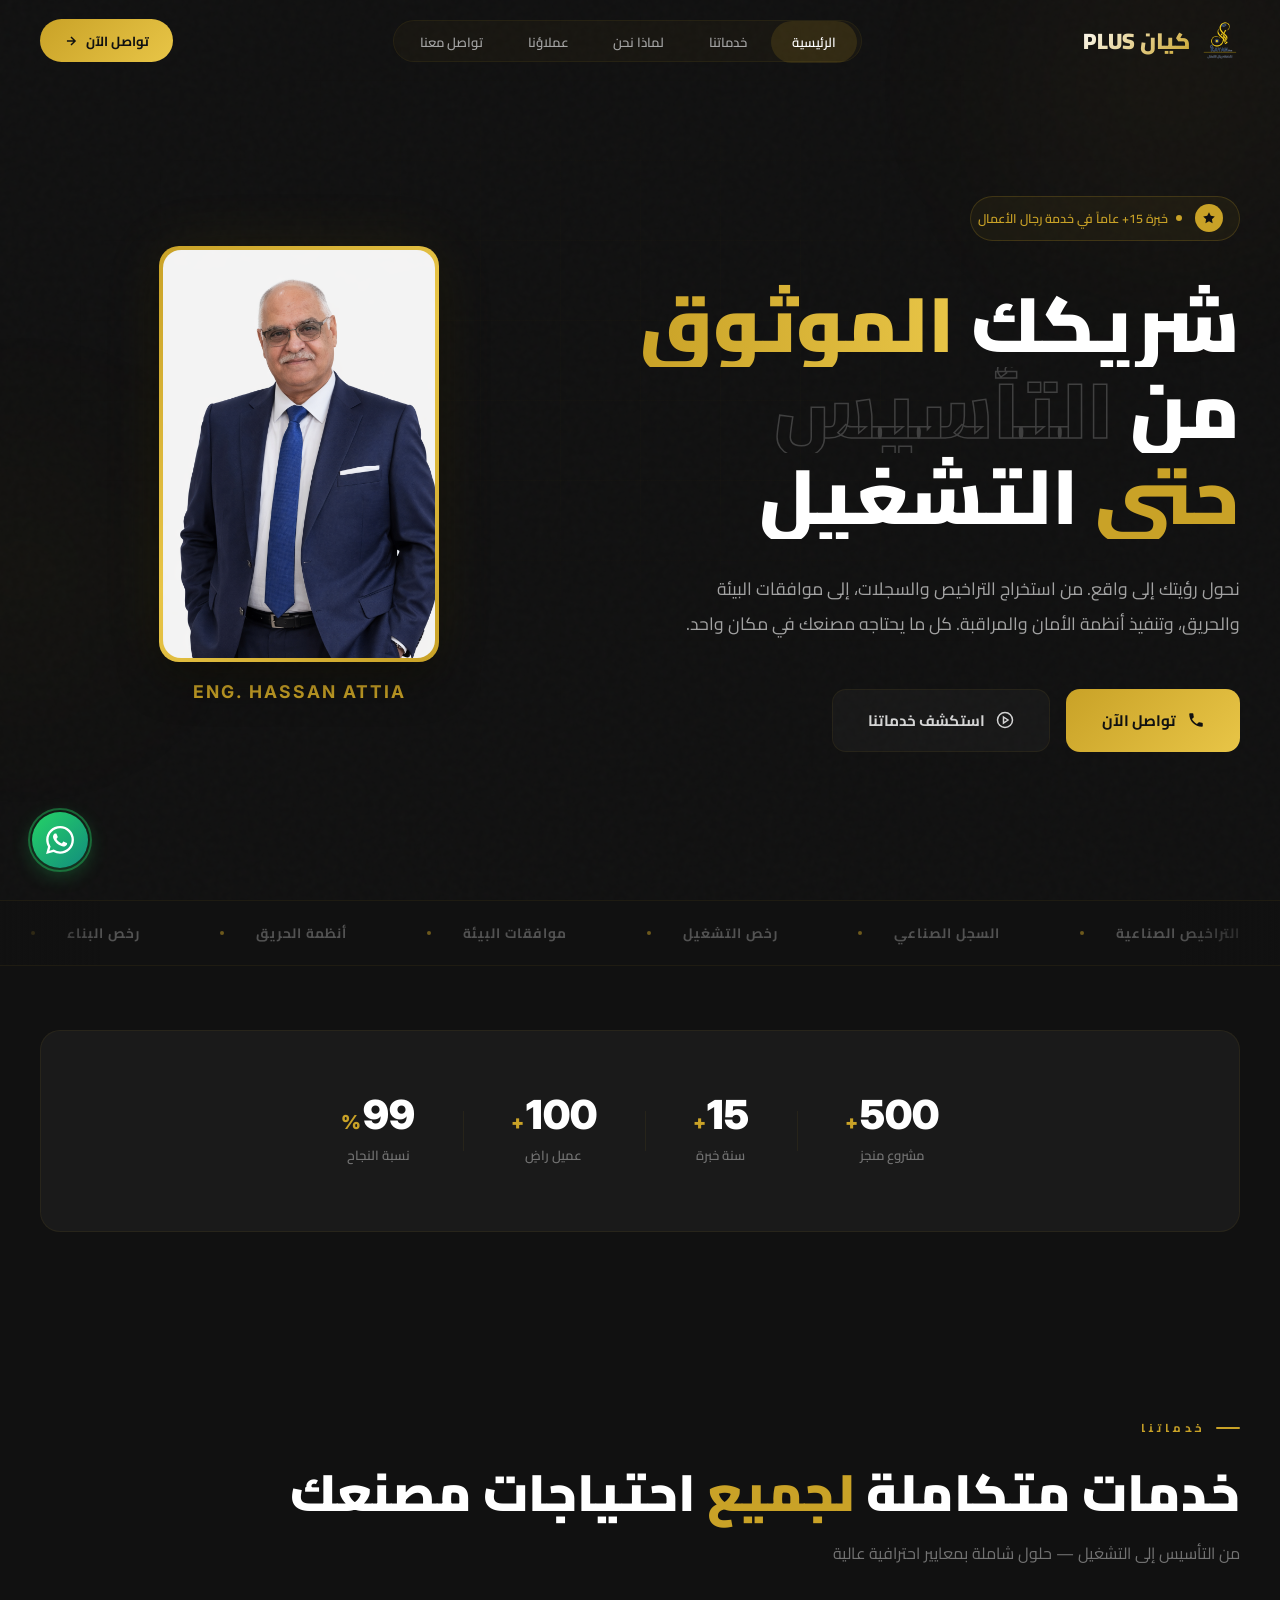
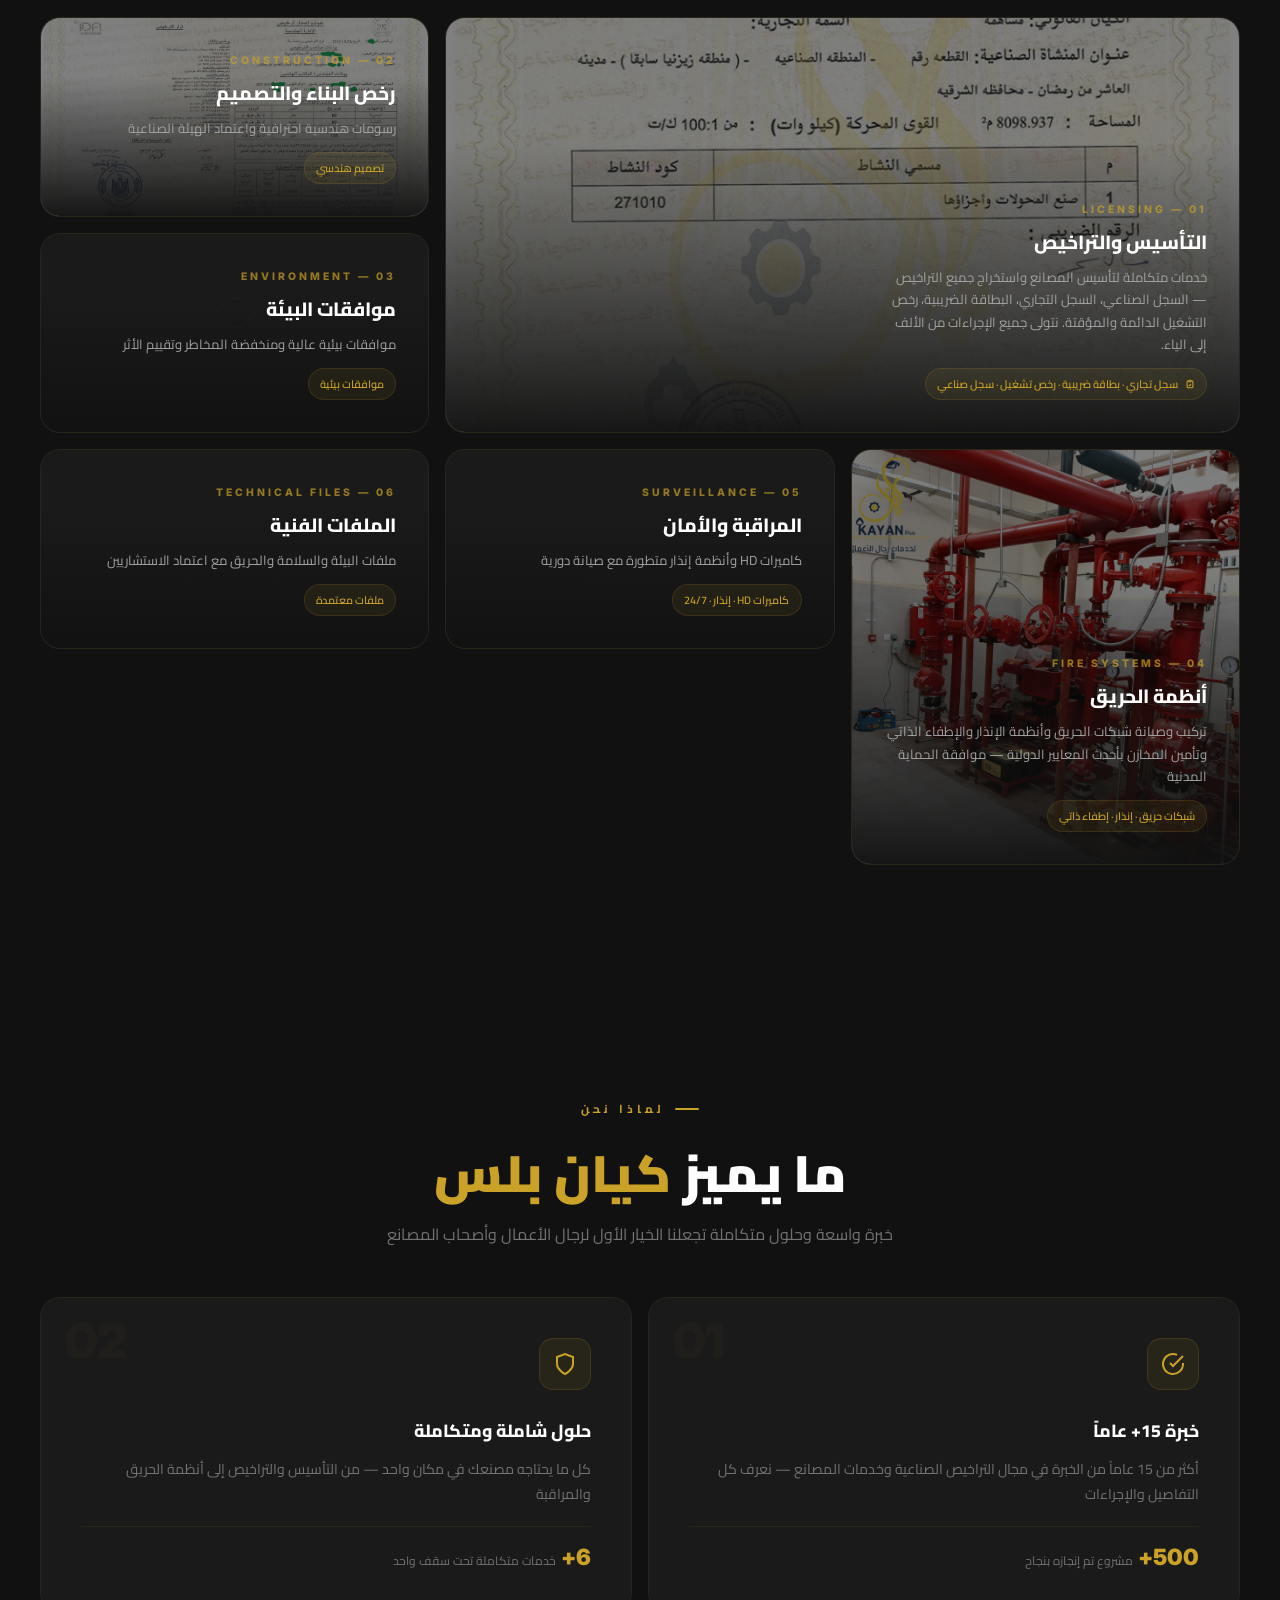
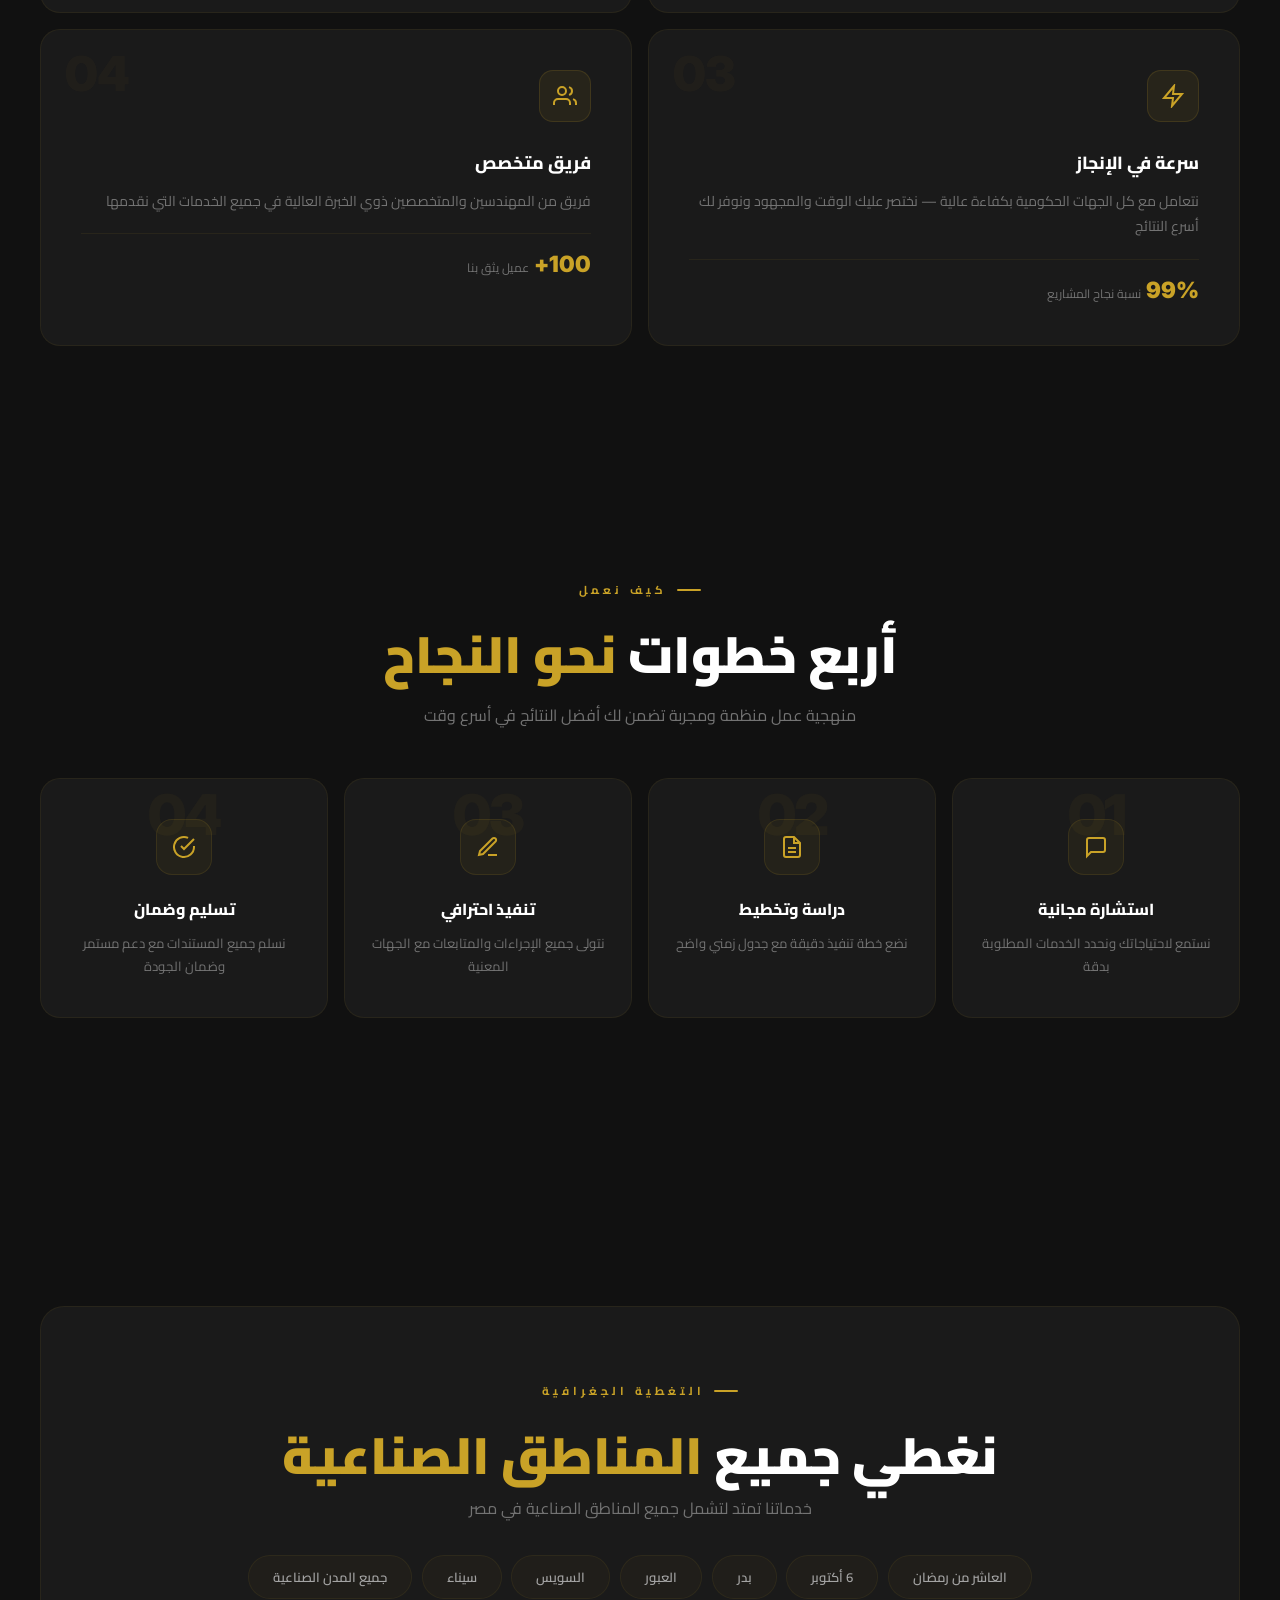
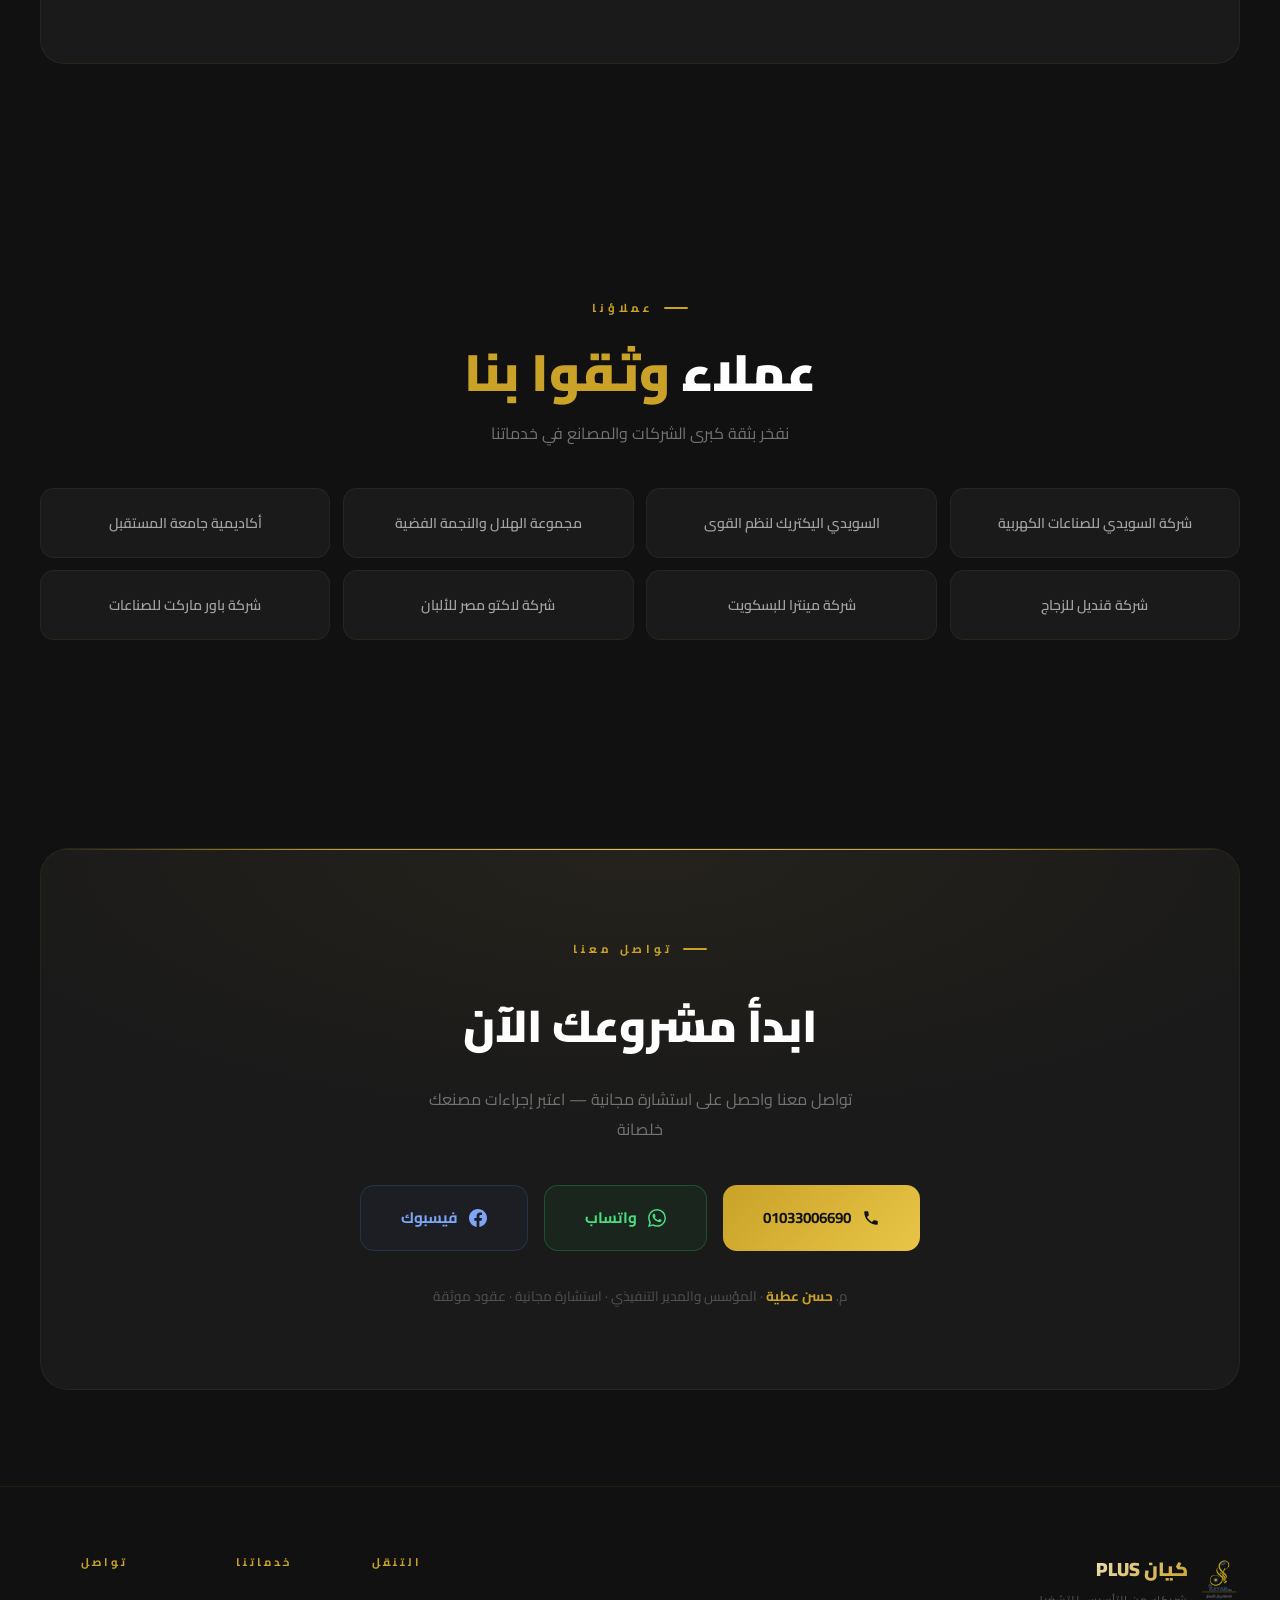
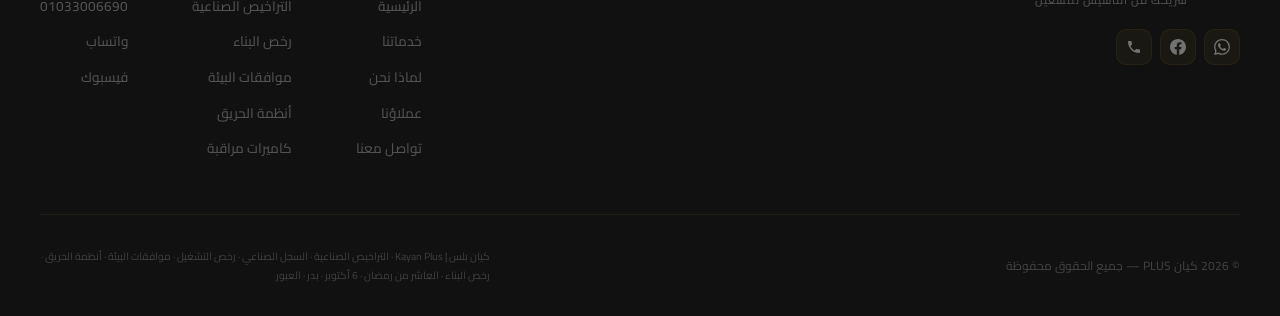
==== commit ef2f21f3: "MONO" ====
--- a/index.html
+++ b/index.html
@@ -1,6 +1,5 @@
 <!DOCTYPE html>
 <html lang="ar" dir="rtl">
-
 <head>
     <meta charset="UTF-8">
     <meta name="viewport" content="width=device-width, initial-scale=1.0, viewport-fit=cover">
@@ -38,7 +37,7 @@
     <meta name="geo.placename" content="Egypt">
     <meta name="geo.position" content="30.2977;31.7459">
     <meta name="ICBM" content="30.2977, 31.7459">
-    <meta name="theme-color" content="#000000">
+    <meta name="theme-color" content="#111111">
     
     <meta name="google-site-verification" content="K6uehS2NmzgkXFwJsWLcz8niK_lvTSlVMHAF6l8Vy1U" />
     <title>كيان بلس | خدمات رجال الأعمال - التراخيص الصناعية - السجل الصناعي - أنظمة الحريق - رخص البناء</title>
@@ -90,150 +89,53 @@
         "@context": "https://schema.org",
         "@type": "Service",
         "serviceType": "خدمات التراخيص الصناعية",
-        "provider": {
-            "@type": "LocalBusiness",
-            "name": "كيان بلس"
-        },
-        "areaServed": {
-            "@type": "Country",
-            "name": "مصر"
-        },
+        "provider": { "@type": "LocalBusiness", "name": "كيان بلس" },
+        "areaServed": { "@type": "Country", "name": "مصر" },
         "hasOfferCatalog": {
             "@type": "OfferCatalog",
             "name": "خدمات كيان بلس",
             "itemListElement": [
-                {
-                    "@type": "Offer",
-                    "itemOffered": {
-                        "@type": "Service",
-                        "name": "استخراج السجل الصناعي",
-                        "description": "استخراج وتجديد السجل الصناعي للمصانع"
-                    }
-                },
-                {
-                    "@type": "Offer",
-                    "itemOffered": {
-                        "@type": "Service",
-                        "name": "رخص التشغيل",
-                        "description": "استخراج رخص التشغيل الدائمة والمؤقتة"
-                    }
-                },
-                {
-                    "@type": "Offer",
-                    "itemOffered": {
-                        "@type": "Service",
-                        "name": "موافقات البيئة",
-                        "description": "الحصول على الموافقات البيئية من جهاز شئون البيئة"
-                    }
-                },
-                {
-                    "@type": "Offer",
-                    "itemOffered": {
-                        "@type": "Service",
-                        "name": "أنظمة الحريق",
-                        "description": "تركيب وصيانة أنظمة الحريق والإنذار"
-                    }
-                },
-                {
-                    "@type": "Offer",
-                    "itemOffered": {
-                        "@type": "Service",
-                        "name": "رخص البناء",
-                        "description": "استخراج رخص البناء والتصميمات الهندسية"
-                    }
-                }
+                { "@type": "Offer", "itemOffered": { "@type": "Service", "name": "استخراج السجل الصناعي", "description": "استخراج وتجديد السجل الصناعي للمصانع" } },
+                { "@type": "Offer", "itemOffered": { "@type": "Service", "name": "رخص التشغيل", "description": "استخراج رخص التشغيل الدائمة والمؤقتة" } },
+                { "@type": "Offer", "itemOffered": { "@type": "Service", "name": "موافقات البيئة", "description": "الحصول على الموافقات البيئية من جهاز شئون البيئة" } },
+                { "@type": "Offer", "itemOffered": { "@type": "Service", "name": "أنظمة الحريق", "description": "تركيب وصيانة أنظمة الحريق والإنذار" } },
+                { "@type": "Offer", "itemOffered": { "@type": "Service", "name": "رخص البناء", "description": "استخراج رخص البناء والتصميمات الهندسية" } }
             ]
         }
     }
     </script>
     
-    <!-- FAQ Schema for Rich Snippets -->
     <script type="application/ld+json">
     {
         "@context": "https://schema.org",
         "@type": "FAQPage",
         "mainEntity": [
-            {
-                "@type": "Question",
-                "name": "ما هي خدمات كيان بلس؟",
-                "acceptedAnswer": {
-                    "@type": "Answer",
-                    "text": "كيان بلس تقدم خدمات متكاملة للمصانع تشمل: استخراج التراخيص الصناعية، السجل الصناعي، رخص التشغيل، موافقات البيئة، أنظمة الحريق، رخص البناء، كاميرات المراقبة، والملفات الفنية."
-                }
-            },
-            {
-                "@type": "Question",
-                "name": "كيف أتواصل مع كيان بلس؟",
-                "acceptedAnswer": {
-                    "@type": "Answer",
-                    "text": "يمكنك التواصل مع كيان بلس عبر الهاتف: 01033006690 أو عبر واتساب على نفس الرقم. نقدم استشارة مجانية لجميع العملاء."
-                }
-            },
-            {
-                "@type": "Question",
-                "name": "ما هي المناطق التي تغطيها كيان بلس؟",
-                "acceptedAnswer": {
-                    "@type": "Answer",
-                    "text": "نغطي جميع المناطق الصناعية في مصر: العاشر من رمضان، 6 أكتوبر، بدر، العبور، السويس، سيناء، وجميع المدن الصناعية."
-                }
-            },
-            {
-                "@type": "Question",
-                "name": "كم سنة خبرة لدى كيان بلس؟",
-                "acceptedAnswer": {
-                    "@type": "Answer",
-                    "text": "كيان بلس لديها أكثر من 15 سنة خبرة في مجال التراخيص الصناعية، وأنجزت أكثر من 500 مشروع بنسبة نجاح 99%."
-                }
-            },
-            {
-                "@type": "Question",
-                "name": "ما هو السجل الصناعي وكيف أستخرجه؟",
-                "acceptedAnswer": {
-                    "@type": "Answer",
-                    "text": "السجل الصناعي هو وثيقة رسمية تثبت تسجيل المنشأة الصناعية لدى هيئة التنمية الصناعية. كيان بلس تساعدك في استخراجه بسهولة مع كافة الموافقات المطلوبة."
-                }
-            },
-            {
-                "@type": "Question",
-                "name": "ما هي رخصة التشغيل الدائمة؟",
-                "acceptedAnswer": {
-                    "@type": "Answer",
-                    "text": "رخصة التشغيل الدائمة هي الترخيص النهائي الذي يسمح للمصنع بالعمل بشكل قانوني. كيان بلس تستخرجها لك بعد استيفاء جميع الاشتراطات."
-                }
-            }
+            { "@type": "Question", "name": "ما هي خدمات كيان بلس؟", "acceptedAnswer": { "@type": "Answer", "text": "كيان بلس تقدم خدمات متكاملة للمصانع تشمل: استخراج التراخيص الصناعية، السجل الصناعي، رخص التشغيل، موافقات البيئة، أنظمة الحريق، رخص البناء، كاميرات المراقبة، والملفات الفنية." } },
+            { "@type": "Question", "name": "كيف أتواصل مع كيان بلس؟", "acceptedAnswer": { "@type": "Answer", "text": "يمكنك التواصل مع كيان بلس عبر الهاتف: 01033006690 أو عبر واتساب على نفس الرقم. نقدم استشارة مجانية لجميع العملاء." } },
+            { "@type": "Question", "name": "ما هي المناطق التي تغطيها كيان بلس؟", "acceptedAnswer": { "@type": "Answer", "text": "نغطي جميع المناطق الصناعية في مصر: العاشر من رمضان، 6 أكتوبر، بدر، العبور، السويس، سيناء، وجميع المدن الصناعية." } },
+            { "@type": "Question", "name": "كم سنة خبرة لدى كيان بلس؟", "acceptedAnswer": { "@type": "Answer", "text": "كيان بلس لديها أكثر من 15 سنة خبرة في مجال التراخيص الصناعية، وأنجزت أكثر من 500 مشروع بنسبة نجاح 99%." } },
+            { "@type": "Question", "name": "ما هو السجل الصناعي وكيف أستخرجه؟", "acceptedAnswer": { "@type": "Answer", "text": "السجل الصناعي هو وثيقة رسمية تثبت تسجيل المنشأة الصناعية لدى هيئة التنمية الصناعية. كيان بلس تساعدك في استخراجه بسهولة مع كافة الموافقات المطلوبة." } },
+            { "@type": "Question", "name": "ما هي رخصة التشغيل الدائمة؟", "acceptedAnswer": { "@type": "Answer", "text": "رخصة التشغيل الدائمة هي الترخيص النهائي الذي يسمح للمصنع بالعمل بشكل قانوني. كيان بلس تستخرجها لك بعد استيفاء جميع الاشتراطات." } }
         ]
     }
     </script>
     
-    <!-- Organization Schema -->
     <script type="application/ld+json">
     {
         "@context": "https://schema.org",
         "@type": "Organization",
         "name": "كيان بلس",
-        "alternateName": ["Kayan Plus", "كيان", "KAYAN PLUS", "كيان بلص"],
+        "alternateName": ["Kayan Plus", "كيان", "KAYAN PLUS"],
         "url": "https://kayanplus.com",
         "logo": "https://kayanplus.com/mainlogo.png",
         "description": "شركة كيان بلس متخصصة في خدمات رجال الأعمال والتراخيص الصناعية في مصر",
         "foundingDate": "2010",
-        "founder": {
-            "@type": "Person",
-            "name": "المهندس حسن عطية"
-        },
-        "contactPoint": {
-            "@type": "ContactPoint",
-            "telephone": "+201033006690",
-            "contactType": "customer service",
-            "availableLanguage": ["Arabic", "English"]
-        },
-        "sameAs": [
-            "https://www.facebook.com/profile.php?id=61578615637746",
-            "https://wa.me/201033006690"
-        ]
+        "founder": { "@type": "Person", "name": "المهندس حسن عطية" },
+        "contactPoint": { "@type": "ContactPoint", "telephone": "+201033006690", "contactType": "customer service", "availableLanguage": ["Arabic", "English"] },
+        "sameAs": ["https://www.facebook.com/profile.php?id=61578615637746", "https://wa.me/201033006690"]
     }
     </script>
     
-    <!-- WebSite Schema for Sitelinks -->
     <script type="application/ld+json">
     {
         "@context": "https://schema.org",
@@ -246,1659 +148,1257 @@
     }
     </script>
     
-    <!-- BreadcrumbList Schema -->
     <script type="application/ld+json">
     {
         "@context": "https://schema.org",
         "@type": "BreadcrumbList",
         "itemListElement": [
-            {
-                "@type": "ListItem",
-                "position": 1,
-                "name": "الرئيسية",
-                "item": "https://kayanplus.com"
-            },
-            {
-                "@type": "ListItem",
-                "position": 2,
-                "name": "خدماتنا",
-                "item": "https://kayanplus.com/#services"
-            },
-            {
-                "@type": "ListItem",
-                "position": 3,
-                "name": "تواصل معنا",
-                "item": "https://kayanplus.com/#contact"
-            }
+            { "@type": "ListItem", "position": 1, "name": "الرئيسية", "item": "https://kayanplus.com" },
+            { "@type": "ListItem", "position": 2, "name": "خدماتنا", "item": "https://kayanplus.com/#services" },
+            { "@type": "ListItem", "position": 3, "name": "تواصل معنا", "item": "https://kayanplus.com/#contact" }
         ]
     }
     </script>
-    
+
     <link rel="preconnect" href="https://fonts.googleapis.com">
     <link rel="preconnect" href="https://fonts.gstatic.com" crossorigin>
-    <link href="https://fonts.googleapis.com/css2?family=Cairo:wght@400;600;700;800;900&display=swap" rel="stylesheet">
-    
+    <link rel="dns-prefetch" href="https://wa.me">
+    <link rel="dns-prefetch" href="https://www.facebook.com">
+    <link rel="preload" as="style" href="https://fonts.googleapis.com/css2?family=Cairo:wght@400;600;700;800;900&family=Inter:wght@400;600;700;800;900&display=swap" onload="this.onload=null;this.rel='stylesheet'">
+    <noscript><link href="https://fonts.googleapis.com/css2?family=Cairo:wght@400;600;700;800;900&family=Inter:wght@400;600;700;800;900&display=swap" rel="stylesheet"></noscript>
+
     <style>
-
-        *{
-            margin: 0;
-            padding: 0;
-            box-sizing: border-box;
-        }
-
-        html {
-            overflow: visible;
-            width: 100%;
-            max-width: 100vw;
-            -webkit-overflow-scrolling: touch;
-            scrollbar-width: none;
-            -ms-overflow-style: none;
-        }
-
-        /* Hide scrollbar but allow scroll */
-        html::-webkit-scrollbar {
-            display: none;
-        }
-
-        :root {
-            --primary: #111111;
-            --accent: #C9A227;
-            --gold: #E8C547;
-            --dark: #0a0a0a;
-            --darker: #000000;
-            --light: #ffffff;
-            --gray: #6b7280;
-            --gray-medium: #9ca3af;
-            --text-light: #f9fafb;
-            --border-light: rgba(255, 255, 255, 0.1);
-        }
-
-        body {
-            font-family: 'Cairo', sans-serif;
-            background: var(--darker);
-            color: var(--text-light);
-            line-height: 1.8;
-            width: 100%;
-            max-width: 100vw;
-            position: relative;
-            -webkit-text-size-adjust: 100%;
-            -ms-text-size-adjust: 100%;
-        }
-
-
-
-        /* Background */
-        .bg-animation {
-            position: fixed;
-            top: 0;
-            left: 0;
-            width: 100%;
-            height: 100%;
-            z-index: -1;
-            background: linear-gradient(180deg, #000000 0%, #0a0a0a 50%, #111111 100%);
-            overflow: hidden;
-            pointer-events: none;
-            transform: translateZ(0);
-            backface-visibility: hidden;
-        }
-
-        .floating-shape {
-            position: absolute;
-            border-radius: 50%;
-            filter: blur(80px);
-            opacity: 0.05;
-            pointer-events: none;
-            transform: translateZ(0);
-            backface-visibility: hidden;
-        }
-
-        .shape1 {
-            width: 600px;
-            height: 600px;
-            background: var(--accent);
-            top: -200px;
-            right: -200px;
-        }
-
-        .shape2 {
-            width: 500px;
-            height: 500px;
-            background: var(--gold);
-            bottom: -200px;
-            left: -150px;
-        }
-
-        .container {
-            max-width: 1300px;
-            margin: 0 auto;
-            padding: 0 2rem;
-            width: 100%;
-            overflow-x: hidden;
-            overflow-x: clip;
-        }
-
-        /* Navigation */
-        nav {
-            position: fixed;
-            top: 0;
-            width: 100%;
-            max-width: 100%;
-            background: rgba(0, 0, 0, 0.97);
-            border-bottom: 1px solid var(--border-light);
-            padding: 1rem 0;
-            z-index: 1000;
-            transition: padding 0.3s ease;
-            overflow: hidden;
-            transform: translateZ(0);
-            backface-visibility: hidden;
-        }
-
-        nav.scrolled {
-            background: rgba(0, 0, 0, 0.98);
-            padding: 0.7rem 0;
-        }
-
-        nav .container {
-            display: flex;
-            justify-content: space-between;
-            align-items: center;
-        }
-
-        nav .logo-nav {
-            display: flex;
-            align-items: center;
-            gap: 0.8rem;
-        }
-
-        nav .logo-nav img {
-            width: 42px;
-            height: auto;
-        }
-
-        nav .brand-name {
-            font-size: 1.5rem;
-            font-weight: 900;
-            background: linear-gradient(135deg, var(--light), var(--accent));
-            -webkit-background-clip: text;
-            background-clip: text;
-            -webkit-text-fill-color: transparent;
-        }
-
-        nav ul {
-            display: flex;
-            gap: 2rem;
-            list-style: none;
-        }
-
-        nav a {
-            color: var(--gray-medium);
-            text-decoration: none;
-            font-weight: 600;
-            font-size: 0.95rem;
-            transition: color 0.3s;
-        }
-
-        nav a:hover {
-            color: var(--light);
-        }
-
-        .menu-toggle {
-            display: none;
-            flex-direction: column;
-            gap: 5px;
-            cursor: pointer;
-            padding: 10px;
-            background: none;
-            border: none;
-        }
-
-        .menu-toggle span {
-            width: 25px;
-            height: 2px;
-            background: var(--light);
-            border-radius: 2px;
-        }
-
-        /* Hero Section */
-        .hero {
-            min-height: 100vh;
-            display: flex;
-            align-items: center;
-            padding: 120px 0 80px;
-        }
-
-        .hero-grid {
-            display: grid;
-            grid-template-columns: 1.1fr 0.9fr;
-            gap: 3rem;
-            align-items: center;
-        }
-
-        .hero-content {
-            position: relative;
-            z-index: 1;
-        }
-
-        .hero-badge {
-            display: inline-flex;
-            align-items: center;
-            gap: 0.5rem;
-            background: rgba(201, 162, 39, 0.1);
-            border: 1px solid rgba(201, 162, 39, 0.3);
-            color: var(--accent);
-            padding: 0.5rem 1.2rem;
-            border-radius: 50px;
-            font-size: 0.9rem;
-            font-weight: 700;
-            margin-bottom: 1.5rem;
-            animation: fadeIn 1s ease-out;
-        }
-
-        .hero h1 {
-            font-size: 4rem;
-            font-weight: 900;
-            margin-bottom: 1rem;
-            background: linear-gradient(135deg, #ffffff 0%, var(--accent) 100%);
-            -webkit-background-clip: text;
-            background-clip: text;
-            -webkit-text-fill-color: transparent;
-            line-height: 1.2;
-            animation: slideUp 1s ease-out;
-        }
-
-        .hero .subtitle {
-            font-size: 1.6rem;
-            color: var(--accent);
-            font-weight: 700;
-            margin-bottom: 1.5rem;
-            animation: slideUp 1s ease-out 0.2s both;
-        }
-
-        .hero .description {
-            color: var(--gray-medium);
-            font-size: 1.1rem;
-            line-height: 2;
-            margin-bottom: 2rem;
-            animation: fadeIn 1s ease-out 0.4s both;
-        }
-
-        @keyframes slideUp {
-            from {
-                opacity: 0;
-                transform: translateY(30px);
-            }
-
-            to {
-                opacity: 1;
-                transform: translateY(0);
-            }
-        }
-
-        @keyframes fadeIn {
-            from {
-                opacity: 0;
-            }
-
-            to {
-                opacity: 1;
-            }
-        }
-
-        .cta-buttons {
-            display: flex;
-            gap: 1rem;
-            flex-wrap: wrap;
-            animation: fadeIn 1s ease-out 0.6s both;
-        }
-
-        .btn {
-            padding: 1rem 2rem;
-            border-radius: 8px;
-            text-decoration: none;
-            font-weight: 700;
-            font-size: 1rem;
-            transition: all 0.3s;
-            display: inline-flex;
-            align-items: center;
-            gap: 0.5rem;
-        }
-
-        .btn-primary {
-            background: var(--light);
-            color: var(--dark);
-        }
-
-        .btn-primary:hover {
-            transform: translateY(-3px);
-            box-shadow: 0 10px 30px rgba(255, 255, 255, 0.2);
-        }
-
-        .btn-gold {
-            background: linear-gradient(135deg, var(--accent), var(--gold));
-            color: var(--dark);
-        }
-
-        .btn-gold:hover {
-            transform: translateY(-3px);
-            box-shadow: 0 10px 30px rgba(201, 162, 39, 0.3);
-        }
-
-        /* Founder Image in Hero */
-        .founder-hero {
-            position: relative;
-            display: flex;
-            flex-direction: column;
-            justify-content: center;
-            align-items: center;
-            animation: fadeIn 1.2s ease-out 0.3s both;
-        }
-
-        .founder-image-box {
-            position: relative;
-            width: 100%;
-            max-width: 280px;
-            padding: 6px;
-            background: linear-gradient(135deg, var(--accent), var(--gold), var(--accent));
-            border-radius: 16px;
-            box-shadow: 0 20px 40px rgba(0, 0, 0, 0.4),
-                0 0 0 1px rgba(201, 162, 39, 0.3),
-                0 0 60px rgba(201, 162, 39, 0.15);
-            transition: all 0.4s ease;
-            cursor: pointer;
-        }
-
-        .founder-image-box:hover {
-            transform: translateY(-5px);
-            box-shadow: 0 30px 50px rgba(0, 0, 0, 0.5),
-                0 0 0 1px rgba(201, 162, 39, 0.4),
-                0 0 80px rgba(201, 162, 39, 0.2);
-        }
-
-        /* Overlay on image hover */
-        .founder-overlay {
-            position: absolute;
-            top: 0;
-            left: 0;
-            right: 0;
-            bottom: 0;
-            background: linear-gradient(180deg, rgba(0, 0, 0, 0.3) 0%, rgba(0, 0, 0, 0.85) 100%);
-            border-radius: 14px;
-            display: flex;
-            flex-direction: column;
-            justify-content: flex-end;
-            align-items: center;
-            padding: 1.5rem;
-            opacity: 0;
-            transition: all 0.4s ease;
-            z-index: 10;
-        }
-
-        .founder-image-box:hover .founder-overlay {
-            opacity: 1;
-        }
-
-        .overlay-title {
-            color: var(--gold);
-            font-size: 1.1rem;
-            font-weight: 700;
-            margin-bottom: 0.5rem;
-            display: flex;
-            align-items: center;
-            justify-content: center;
-            gap: 0.5rem;
-            text-shadow: 0 2px 10px rgba(0, 0, 0, 0.5);
-        }
-
-        .overlay-desc {
-            color: rgba(255, 255, 255, 0.9);
-            font-size: 0.85rem;
-            line-height: 1.6;
-            text-align: center;
-            text-shadow: 0 1px 5px rgba(0, 0, 0, 0.5);
-        }
-
-        .overlay-desc strong {
-            color: var(--gold);
-        }
-
-        /* Founder Caption - Name under image */
-        .founder-caption {
-            text-align: center;
-            margin-top: 1.2rem;
-        }
-
-        .founder-name-en {
-            font-size: 1.15rem;
-            font-weight: 700;
-            color: var(--gold);
-            letter-spacing: 2px;
-            text-transform: uppercase;
-            text-shadow: 0 2px 10px rgba(201, 162, 39, 0.3);
-        }
-
-        .founder-img {
-            position: relative;
-            width: 100%;
-            border-radius: 14px;
-            overflow: hidden;
-            background: var(--dark);
-        }
-
-        .founder-img img {
-            width: 100%;
-            height: auto;
-            display: block;
-            transition: transform 0.5s ease;
-        }
-
-        .founder-image-box:hover .founder-img img {
-            transform: scale(1.02);
-        }
-
-        /* Stats Bar */
-        .stats-bar {
-            background: linear-gradient(180deg, rgba(201, 162, 39, 0.03) 0%, rgba(255, 255, 255, 0.02) 100%);
-            border-top: 1px solid var(--border-light);
-            border-bottom: 1px solid var(--border-light);
-            padding: 3.5rem 0;
-        }
-
-        .stats-grid {
-            display: grid;
-            grid-template-columns: repeat(4, 1fr);
-            gap: 2rem;
-            text-align: center;
-        }
-
-        .stat-item {
-            padding: 1.5rem 1rem;
-            border-radius: 12px;
-            transition: all 0.3s;
-        }
-
-        .stat-item:hover {
-            background: rgba(255, 255, 255, 0.03);
-        }
-
-        .stat-number {
-            font-size: 2.8rem;
-            font-weight: 900;
-            background: linear-gradient(135deg, var(--accent), var(--gold));
-            -webkit-background-clip: text;
-            background-clip: text;
-            -webkit-text-fill-color: transparent;
-            line-height: 1;
-        }
-
-        .stat-label {
-            color: var(--gray-medium);
-            font-size: 1rem;
-            margin-top: 0.5rem;
-            font-weight: 600;
-        }
-
-        /* Sections */
-        section {
-            padding: 6rem 0;
-        }
-
-        .section-title {
-            font-size: 2.5rem;
-            text-align: center;
-            margin-bottom: 0.8rem;
-            font-weight: 900;
-            color: var(--light);
-            position: relative;
-        }
-
-        .section-subtitle {
-            text-align: center;
-            color: var(--gray-medium);
-            font-size: 1.1rem;
-            margin-bottom: 3.5rem;
-            font-weight: 500;
-        }
-
-        /* Animations */
-        .fade-in {
-            opacity: 0;
-            transform: translateY(40px);
-            transition: opacity 0.6s ease-out, transform 0.6s ease-out;
-            will-change: opacity, transform;
-        }
-
-        .fade-in.visible {
-            opacity: 1;
-            transform: translateY(0);
-            will-change: auto;
-        }
-
-        /* Services - Project Card Style */
-        .services-grid {
-            display: grid;
-            grid-template-columns: repeat(3, 1fr);
-            gap: 1.5rem;
-        }
-
-        .service-card {
-            background: linear-gradient(180deg, rgba(255, 255, 255, 0.04) 0%, rgba(255, 255, 255, 0.01) 100%);
-            border-radius: 20px;
-            overflow: hidden;
-            border: 1px solid rgba(255, 255, 255, 0.06);
-            transition: transform 0.4s cubic-bezier(0.4, 0, 0.2, 1), border-color 0.4s, box-shadow 0.4s;
-            position: relative;
-            transform: translateZ(0);
-        }
-
-        .service-card::before {
-            content: '';
-            position: absolute;
-            top: 0;
-            left: 0;
-            right: 0;
-            height: 3px;
-            background: linear-gradient(90deg, transparent, var(--accent), transparent);
-            opacity: 0;
-            transition: opacity 0.4s;
-            z-index: 2;
-        }
-
-        .service-card:hover {
-            transform: translateY(-10px);
-            border-color: rgba(201, 162, 39, 0.3);
-            box-shadow: 0 25px 60px rgba(0, 0, 0, 0.3);
-        }
-
-        .service-card:hover::before {
-            opacity: 1;
-        }
-
-        .service-image {
-            width: 100%;
-            height: 200px;
-            display: flex;
-            align-items: center;
-            justify-content: center;
-            position: relative;
-            overflow: hidden;
-        }
-
-        .service-image-real {
-            width: 100%;
-            height: 100%;
-            object-fit: cover;
-            transition: transform 0.6s cubic-bezier(0.4, 0, 0.2, 1);
-        }
-
-        .service-card:hover .service-image-real {
-            transform: scale(1.08);
-        }
-
-        .service-content {
-            padding: 1.8rem;
-        }
-
-        .service-card h3 {
-            color: var(--light);
-            font-size: 1.25rem;
-            font-weight: 800;
-            margin-bottom: 0.5rem;
-        }
-
-        .service-tech {
-            color: var(--accent);
-            font-size: 0.85rem;
-            font-weight: 600;
-            margin-bottom: 0.8rem;
-        }
-
-        .service-description {
-            color: var(--gray-medium);
-            font-size: 0.9rem;
-            line-height: 1.7;
-            margin-bottom: 1rem;
-        }
-
-        .service-stats-row {
-            display: flex;
-            gap: 2rem;
-            padding-top: 1rem;
-            border-top: 1px solid rgba(255, 255, 255, 0.06);
-        }
-
-        .service-stat-label {
-            font-size: 0.75rem;
-            color: var(--gray);
-        }
-
-        .service-stat-value {
-            font-size: 0.95rem;
-            font-weight: 700;
-            color: var(--accent);
-        }
-
-        .service-badge {
-            position: absolute;
-            bottom: 0.8rem;
-            right: 0.8rem;
-            background: rgba(0, 0, 0, 0.7);
-            -webkit-backdrop-filter: blur(8px);
-            backdrop-filter: blur(8px);
-            padding: 0.35rem 0.8rem;
-            border-radius: 8px;
-            font-size: 0.7rem;
-            color: var(--gold);
-            font-weight: 600;
-            display: flex;
-            align-items: center;
-            gap: 0.4rem;
-            border: 1px solid rgba(201, 162, 39, 0.3);
-            z-index: 2;
-        }
-
-
-
-        /* Clients */
-        .clients-section {
-            background: linear-gradient(180deg, rgba(0, 0, 0, 0.3) 0%, transparent 100%);
-            padding: 5rem 0;
-        }
-
-        .clients-grid {
-            display: grid;
-            grid-template-columns: repeat(4, 1fr);
-            gap: 1rem;
-        }
-
-        .client-item {
-            background: rgba(255, 255, 255, 0.03);
-            padding: 1.3rem 1rem;
-            border-radius: 12px;
-            text-align: center;
-            color: var(--gray-medium);
-            font-size: 0.9rem;
-            font-weight: 600;
-            border: 1px solid rgba(255, 255, 255, 0.05);
-            transition: transform 0.3s ease, background 0.3s ease, color 0.3s ease, border-color 0.3s ease;
-            transform: translateZ(0);
-        }
-
-        .client-item:hover {
-            background: rgba(201, 162, 39, 0.1);
-            color: var(--light);
-            transform: translateY(-5px);
-            border-color: rgba(201, 162, 39, 0.3);
-        }
-
-        /* Coverage */
-        .coverage-box {
-            background: linear-gradient(135deg, rgba(201, 162, 39, 0.08), rgba(201, 162, 39, 0.02));
-            border: 1px solid rgba(201, 162, 39, 0.2);
-            border-radius: 16px;
-            padding: 3rem;
-            text-align: center;
-            margin-top: 4rem;
-        }
-
-        .coverage-box h3 {
-            font-size: 1.5rem;
-            color: var(--light);
-            margin-bottom: 1rem;
-        }
-
-        .coverage-box p {
-            color: var(--gray-medium);
-            font-size: 1.1rem;
-        }
-
-        /* CTA Section */
-        .cta-section {
-            background: linear-gradient(135deg, rgba(201, 162, 39, 0.08) 0%, rgba(201, 162, 39, 0.02) 100%);
-            border: 1px solid rgba(201, 162, 39, 0.25);
-            border-radius: 24px;
-            padding: 4rem 3rem;
-            text-align: center;
-            position: relative;
-            overflow: hidden;
-            box-shadow: 0 30px 60px rgba(0, 0, 0, 0.4);
-        }
-
-        .cta-section::before {
-            content: '';
-            position: absolute;
-            top: 0;
-            left: 0;
-            right: 0;
-            height: 4px;
-            background: linear-gradient(90deg, transparent, var(--accent), var(--gold), var(--accent), transparent);
-        }
-
-        .cta-section h2 {
-            font-size: 2.5rem;
-            color: var(--light);
-            margin-bottom: 0.8rem;
-            font-weight: 900;
-        }
-
-        .cta-section>p {
-            font-size: 1.2rem;
-            color: var(--gray-medium);
-            margin-bottom: 2rem;
-        }
-
-        .contact-buttons {
-            display: flex;
-            justify-content: center;
-            gap: 1rem;
-            flex-wrap: wrap;
-        }
-
-        .contact-btn {
-            padding: 1rem 2.5rem;
-            border-radius: 10px;
-            font-size: 1.1rem;
-            font-weight: 700;
-            text-decoration: none;
-            display: inline-flex;
-            align-items: center;
-            gap: 0.6rem;
-            transition: all 0.3s;
-            border: 1px solid transparent;
-        }
-
-        .contact-btn.phone {
-            background: linear-gradient(135deg, var(--accent), var(--gold));
-            color: var(--dark);
-        }
-
-        .contact-btn.whatsapp {
-            background: rgba(37, 211, 102, 0.15);
-            border-color: #25D366;
-            color: #25D366;
-        }
-
-        .contact-btn.whatsapp:hover {
-            background: #25D366;
-            color: white;
-        }
-
-        .contact-btn.facebook {
-            background: rgba(24, 119, 242, 0.15);
-            border-color: #1877F2;
-            color: #1877F2;
-        }
-
-        .contact-btn.facebook:hover {
-            background: #1877F2;
-            color: white;
-        }
-
-        .contact-btn:hover {
-            transform: translateY(-3px);
-            box-shadow: 0 10px 30px rgba(0, 0, 0, 0.3);
-        }
-
-        .contact-btn.phone:hover {
-            box-shadow: 0 10px 30px rgba(201, 162, 39, 0.4);
-        }
-
-        /* Footer */
-        footer {
-            background: linear-gradient(180deg, var(--dark) 0%, #030303 100%);
-            padding: 3rem 0 2rem;
-            text-align: center;
-            color: var(--gray);
-            border-top: 1px solid rgba(201, 162, 39, 0.2);
-            position: relative;
-        }
-
-        footer::before {
-            content: '';
-            position: absolute;
-            top: 0;
-            left: 50%;
-            transform: translateX(-50%);
-            width: 100px;
-            height: 3px;
-            background: linear-gradient(90deg, transparent, var(--accent), transparent);
-        }
-
-        .footer-logo {
-            width: 60px;
-            height: 60px;
-            margin: 0 auto 1rem;
-            opacity: 0.8;
-            transition: opacity 0.3s;
-        }
-
-        .footer-logo:hover {
-            opacity: 1;
-        }
-
-        .footer-logo img {
-            width: 100%;
-            height: 100%;
-            object-fit: contain;
-        }
-
-        footer p {
-            margin: 0.4rem 0;
-            font-size: 0.95rem;
-        }
-
-        footer p:first-of-type {
-            color: var(--gray-medium);
-            font-weight: 600;
-        }
-
-        .footer-tagline {
-            color: var(--accent);
-            font-weight: 700;
-            margin-top: 0.5rem;
-        }
-
-        footer a {
-            color: var(--accent);
-            text-decoration: none;
-            transition: color 0.3s;
-        }
-
-        footer a:hover {
-            color: var(--gold);
-        }
-
-        /* Responsive */
-        @media (max-width: 1024px) {
-            .bg-animation,
-            .floating-shape {
-                overflow: hidden;
-            }
-
-            .hero-grid {
-                grid-template-columns: 1fr;
-                text-align: center;
-                gap: 2rem;
-            }
-
-            .hero-content {
-                order: 1;
-            }
-
-            .founder-hero {
-                order: 2;
-            }
-
-            .founder-image-box {
-                max-width: 220px;
-            }
-
-            .cta-buttons {
-                justify-content: center;
-            }
-
-            .services-grid {
-                grid-template-columns: repeat(2, 1fr);
-            }
-
-            .service-image {
-                height: 180px;
-            }
-
-            .clients-grid {
-                grid-template-columns: repeat(2, 1fr);
-            }
-
-            .stats-grid {
-                grid-template-columns: repeat(4, 1fr);
-            }
-
-            .hero h1 {
-                font-size: 3rem;
-            }
-
-            .section-title {
-                font-size: 2.2rem;
-            }
-        }
-
-        @media (max-width: 768px) {
-            .floating-shape {
-                display: none;
-            }
-
-            nav ul {
-                display: none;
-                position: absolute;
-                top: 100%;
-                right: 0;
-                width: 100%;
-                background: rgba(0, 0, 0, 0.98);
-                flex-direction: column;
-                gap: 0;
-                padding: 1rem 0;
-            }
-
-            nav ul.active {
-                display: flex;
-            }
-
-            nav ul li {
-                width: 100%;
-                text-align: center;
-                padding: 1rem 0;
-                border-bottom: 1px solid var(--border-light);
-            }
-
-            .menu-toggle {
-                display: flex;
-            }
-
-            .hero {
-                padding-top: 90px;
-                min-height: auto;
-                padding-bottom: 2rem;
-            }
-
-            .hero-grid {
-                gap: 1.5rem;
-            }
-
-            .hero h1 {
-                font-size: 2rem;
-                line-height: 1.3;
-            }
-
-            .hero .subtitle {
-                font-size: 1rem;
-                margin-bottom: 1rem;
-            }
-
-            .hero .description {
-                font-size: 0.9rem;
-                line-height: 1.7;
-                margin-bottom: 1.5rem;
-            }
-
-            .hero-badge {
-                margin-bottom: 1rem;
-            }
-
-            .founder-hero {
-                margin-top: 0;
-            }
-
-            .founder-image-box {
-                max-width: 150px;
-                padding: 3px;
-                border-radius: 10px;
-            }
-
-            .founder-img {
-                border-radius: 8px;
-            }
-
-            .founder-overlay {
-                border-radius: 8px;
-                padding: 0.8rem;
-            }
-
-            .founder-caption {
-                margin-top: 0.6rem;
-            }
-
-            .founder-name-en {
-                font-size: 0.8rem;
-                letter-spacing: 1px;
-            }
-
-            .overlay-title {
-                font-size: 0.75rem;
-                margin-bottom: 0.2rem;
-            }
-
-            .overlay-desc {
-                font-size: 0.65rem;
-                line-height: 1.4;
-            }
-
-            .stats-bar {
-                padding: 2rem 0;
-            }
-
-            .stats-grid {
-                grid-template-columns: repeat(2, 1fr);
-                gap: 1rem;
-            }
-
-            .stat-item {
-                padding: 1rem 0.5rem;
-            }
-
-            .stat-number {
-                font-size: 1.8rem;
-            }
-
-            .stat-label {
-                font-size: 0.85rem;
-            }
-
-            .services-grid,
-            .clients-grid {
-                grid-template-columns: 1fr;
-                gap: 1rem;
-            }
-
-            .service-image {
-                height: 160px;
-            }
-
-            .service-content {
-                padding: 1.5rem;
-            }
-
-            .service-card h3 {
-                font-size: 1.15rem;
-            }
-
-            .service-description {
-                font-size: 0.85rem;
-            }
-
-            .section-title {
-                font-size: 1.8rem;
-                margin-bottom: 0.5rem;
-            }
-
-            .section-subtitle {
-                font-size: 1rem;
-                margin-bottom: 2.5rem;
-            }
-
-            .coverage-box {
-                padding: 2rem 1.5rem;
-                margin-top: 2.5rem;
-            }
-
-            .coverage-box h3 {
-                font-size: 1.2rem;
-            }
-
-            .coverage-box p {
-                font-size: 0.95rem;
-            }
-
-            .clients-section {
-                padding: 3rem 0;
-            }
-
-            .client-item {
-                padding: 1rem 0.8rem;
-                font-size: 0.85rem;
-            }
-
-            .cta-section {
-                padding: 2rem 1.5rem;
-                border-radius: 16px;
-            }
-
-            .cta-section h2 {
-                font-size: 1.5rem;
-            }
-
-            .cta-section>p {
-                font-size: 1rem;
-                margin-bottom: 1.5rem;
-            }
-
-            .contact-buttons {
-                flex-direction: column;
-                align-items: center;
-                gap: 0.8rem;
-            }
-
-            .contact-btn {
-                width: 100%;
-                max-width: 280px;
-                justify-content: center;
-                padding: 0.9rem 1.5rem;
-                font-size: 1rem;
-            }
-
-            section {
-                padding: 3rem 0;
-            }
-
-            .container {
-                padding: 0 1rem;
-            }
-
-            /* Footer responsive */
-            footer {
-                padding: 2rem 0 1.5rem;
-            }
-
-            .footer-logo {
-                width: 50px;
-                height: 50px;
-            }
-
-            footer p {
-                font-size: 0.85rem;
-            }
-
-            .cta-buttons {
-                flex-direction: column;
-                align-items: center;
-                gap: 0.8rem;
-            }
-
-            .btn {
-                padding: 0.9rem 1.5rem;
-                font-size: 0.95rem;
-                width: 100%;
-                max-width: 250px;
-                justify-content: center;
-            }
-
-            .hero-badge {
-                font-size: 0.8rem;
-                padding: 0.5rem 1rem;
-            }
-        }
-
-        /* Extra small devices */
-        @media (max-width: 480px) {
-            .hero {
-                padding-top: 80px;
-                padding-bottom: 1.5rem;
-            }
-
-            .hero-grid {
-                gap: 1.2rem;
-            }
-
-            .hero h1 {
-                font-size: 1.7rem;
-            }
-
-            .hero .subtitle {
-                font-size: 0.95rem;
-            }
-
-            .hero .description {
-                font-size: 0.85rem;
-                line-height: 1.6;
-            }
-
-            .hero-badge {
-                font-size: 0.75rem;
-                padding: 0.4rem 0.8rem;
-            }
-
-            .founder-image-box {
-                max-width: 120px;
-                padding: 2px;
-            }
-
-            .founder-name-en {
-                font-size: 0.7rem;
-            }
-
-            .overlay-title {
-                font-size: 0.65rem;
-            }
-
-            .overlay-desc {
-                font-size: 0.55rem;
-            }
-
-            .stat-number {
-                font-size: 1.5rem;
-            }
-
-            .stat-label {
-                font-size: 0.75rem;
-            }
-
-            .section-title {
-                font-size: 1.5rem;
-            }
-
-            .service-image {
-                height: 140px;
-            }
-
-            .service-content {
-                padding: 1.2rem;
-            }
-
-            .cta-section h2 {
-                font-size: 1.3rem;
-            }
-
-            nav .logo-nav img {
-                height: 35px;
-            }
-
-            .cta-buttons .btn {
-                padding: 0.8rem 1.2rem;
-                font-size: 0.9rem;
-            }
-        }
-
-        /* Very small devices */
-        @media (max-width: 360px) {
-            .hero h1 {
-                font-size: 1.5rem;
-            }
-
-            .hero .subtitle {
-                font-size: 0.9rem;
-            }
-
-            .founder-image-box {
-                max-width: 100px;
-            }
-
-            .section-title {
-                font-size: 1.3rem;
-            }
-
-            .stat-number {
-                font-size: 1.3rem;
-            }
-        }
-
-        /* Page wrapper */
-        .page-wrapper {
-            width: 100%;
-            max-width: 100vw;
-            overflow-x: hidden;
-            overflow-x: clip;
-            position: relative;
+        *,*::before,*::after{margin:0;padding:0;box-sizing:border-box}
+
+        :root{
+            --bg-primary:#111111;
+            --bg-secondary:#1a1a1a;
+            --bg-tertiary:#222222;
+            --bg-card:#1a1a1a;
+            --bg-card-hover:#242424;
+
+            --accent:#C9A227;
+            --accent-light:#E8C547;
+            --accent-dark:#A68520;
+            --accent-glow:rgba(201,162,39,0.06);
+            --accent-glow-strong:rgba(201,162,39,0.12);
+
+            --white:#ffffff;
+            --gray-50:#fafafa;
+            --gray-100:#f5f5f5;
+            --gray-200:#e5e5e5;
+            --gray-300:#d4d4d4;
+            --gray-400:#a3a3a3;
+            --gray-500:#737373;
+            --gray-600:#525252;
+            --gray-700:#404040;
+            --gray-800:#262626;
+
+            --border:rgba(201,162,39,0.08);
+            --border-hover:rgba(201,162,39,0.25);
+
+            --font-ar:'Cairo',sans-serif;
+            --font-en:'Inter',sans-serif;
+        }
+
+        html{scroll-behavior:smooth;overflow-x:hidden}
+        html::-webkit-scrollbar{width:6px}
+        html::-webkit-scrollbar-track{background:var(--bg-primary)}
+        html::-webkit-scrollbar-thumb{background:var(--gray-700);border-radius:10px}
+        html::-webkit-scrollbar-thumb:hover{background:var(--accent)}
+
+        body{
+            font-family:var(--font-ar);
+            background:var(--bg-primary);
+            color:var(--gray-300);
+            overflow-x:hidden;
+            -webkit-font-smoothing:antialiased;
+            -moz-osx-font-smoothing:grayscale;
+            -webkit-text-size-adjust:100%;
+        }
+
+        /* ============================================ */
+        /*              PRELOADER                       */
+        /* ============================================ */
+        .preloader{position:fixed;inset:0;background:var(--bg-primary);z-index:99999;display:flex;align-items:center;justify-content:center;flex-direction:column;gap:2rem;transition:opacity 0.5s ease-out,visibility 0.5s}
+        .preloader.done{opacity:0;visibility:hidden;pointer-events:none}
+        .preloader-logo{width:64px;height:64px}
+        .preloader-logo img{width:100%;height:100%;object-fit:contain}
+        .preloader-bar{width:120px;height:2px;background:var(--gray-800);border-radius:2px;overflow:hidden}
+        .preloader-bar span{display:block;height:100%;width:0;background:linear-gradient(90deg,var(--accent),var(--accent-light));border-radius:2px;animation:preloadBar 0.6s ease-in-out forwards}
+        @keyframes preloadBar{to{width:100%}}
+
+        /* ============================================ */
+        /*              GRID BG                         */
+        /* ============================================ */
+        .grid-bg{
+            position:fixed;inset:0;z-index:0;pointer-events:none;
+            background-image:
+                linear-gradient(rgba(201,162,39,0.015) 1px,transparent 1px),
+                linear-gradient(90deg,rgba(201,162,39,0.015) 1px,transparent 1px);
+            background-size:80px 80px;
+            mask-image:radial-gradient(ellipse 70% 60% at 50% 40%,black 20%,transparent 70%);
+            -webkit-mask-image:radial-gradient(ellipse 70% 60% at 50% 40%,black 20%,transparent 70%);
+            contain:strict;
+        }
+
+        /* ============================================ */
+        /*              GLOW ORBS                       */
+        /* ============================================ */
+        .glow-orb{position:fixed;border-radius:50%;filter:blur(80px);pointer-events:none;z-index:0;contain:strict}
+        .glow-orb-1{width:350px;height:350px;background:rgba(201,162,39,0.03);top:-10%;right:-5%}
+        .glow-orb-2{width:300px;height:300px;background:rgba(201,162,39,0.02);bottom:20%;left:-10%}
+
+        /* ============================================ */
+        /*              NAV                             */
+        /* ============================================ */
+        .nav{position:fixed;top:0;width:100%;z-index:9998;transition:all 0.4s cubic-bezier(0.16,1,0.3,1)}
+        .nav-bg{position:absolute;inset:0;background:transparent;border-bottom:1px solid transparent;transition:all 0.4s}
+        .nav.scrolled .nav-bg{background:rgba(17,17,17,0.95);-webkit-backdrop-filter:blur(8px);backdrop-filter:blur(8px);border-bottom-color:var(--border)}
+        .nav-inner{max-width:1320px;margin:0 auto;padding:1.2rem 2.5rem;display:flex;justify-content:space-between;align-items:center;position:relative;z-index:2}
+        .nav-logo{display:flex;align-items:center;gap:0.65rem;text-decoration:none}
+        .nav-logo img{width:40px;height:40px;object-fit:contain;transition:transform 0.3s}
+        .nav-logo:hover img{transform:scale(1.08)}
+        .nav-logo-text{font-size:1.4rem;font-weight:900;background:linear-gradient(135deg,var(--white),var(--accent));-webkit-background-clip:text;background-clip:text;-webkit-text-fill-color:transparent}
+        .nav-center{display:flex;align-items:center;gap:0.2rem;list-style:none;background:rgba(201,162,39,0.04);border:1px solid var(--border);border-radius:100px;padding:0.3rem}
+        .nav-center a{color:var(--gray-400);text-decoration:none;font-weight:600;font-size:0.82rem;padding:0.55rem 1.3rem;border-radius:100px;transition:all 0.3s;position:relative}
+        .nav-center a.active{color:var(--white);background:rgba(201,162,39,0.15)}
+        .nav-center a:hover:not(.active){color:var(--gray-200)}
+        .nav-cta{display:flex;align-items:center;gap:0.5rem;padding:0.6rem 1.5rem;border-radius:100px;font-weight:700;font-size:0.82rem;text-decoration:none;transition:all 0.4s;color:var(--bg-primary);background:linear-gradient(135deg,var(--accent),var(--accent-light));border:none}
+        .nav-cta:hover{transform:translateY(-1px);box-shadow:0 8px 25px rgba(201,162,39,0.2)}
+        .nav-cta svg{transition:transform 0.3s}
+        .nav-cta:hover svg{transform:translateX(-3px)}
+        .burger{display:none;background:none;border:1px solid var(--border);border-radius:10px;padding:10px;cursor:pointer;z-index:10000}
+        .burger span{display:block;width:20px;height:1.5px;background:var(--gray-300);margin:4px 0;transition:all 0.3s;border-radius:1px}
+        .burger.active span:nth-child(1){transform:translateY(5.5px) rotate(45deg)}
+        .burger.active span:nth-child(2){opacity:0;transform:scaleX(0)}
+        .burger.active span:nth-child(3){transform:translateY(-5.5px) rotate(-45deg)}
+
+        /* ============================================ */
+        /*              MOBILE NAV OVERLAY              */
+        /* ============================================ */
+        .mobile-nav{
+            position:fixed;inset:0;z-index:9997;
+            background:rgba(17,17,17,0.97);
+            -webkit-backdrop-filter:blur(12px);backdrop-filter:blur(12px);
+            display:flex;flex-direction:column;align-items:center;justify-content:center;gap:0.5rem;
+            opacity:0;visibility:hidden;transition:all 0.4s;
+        }
+        .mobile-nav.active{opacity:1;visibility:visible}
+        .mobile-nav a{
+            color:var(--gray-300);text-decoration:none;font-size:1.5rem;font-weight:800;
+            padding:0.8rem 2rem;transition:color 0.3s;
+        }
+        .mobile-nav a:hover{color:var(--accent)}
+
+        /* ============================================ */
+        /*              HERO                            */
+        /* ============================================ */
+        .hero{min-height:100vh;display:flex;align-items:center;position:relative;overflow:hidden}
+        .hero-inner{max-width:1320px;margin:0 auto;padding:8rem 2.5rem 5rem;width:100%;position:relative;z-index:2;display:grid;grid-template-columns:1.1fr 0.9fr;gap:3rem;align-items:center}
+
+        .hero-badge{
+            display:inline-flex;align-items:center;gap:0.5rem;padding:0.45rem 1rem 0.45rem 0.45rem;
+            background:rgba(201,162,39,0.06);border:1px solid rgba(201,162,39,0.2);border-radius:100px;
+            font-size:0.78rem;font-weight:600;color:var(--accent);margin-bottom:2.5rem;
+            opacity:0;animation:fadeUp 1s 0.2s forwards;
+        }
+        .hero-badge-icon{width:28px;height:28px;border-radius:50%;background:var(--accent);display:flex;align-items:center;justify-content:center}
+        .hero-badge-icon svg{width:14px;height:14px;fill:var(--bg-primary)}
+        .hero-badge-dot{width:6px;height:6px;border-radius:50%;background:var(--accent);animation:pulse 2s infinite;margin-right:0.3rem}
+
+        .hero-title{
+            font-size:clamp(2.8rem,6vw,5rem);font-weight:900;line-height:1.12;
+            color:var(--white);margin-bottom:2rem;
+            opacity:0;animation:fadeUp 1s 0.4s forwards;
+        }
+        .hero-title .line{display:block;overflow:hidden}
+        .hero-title .accent{color:var(--accent)}
+        .hero-title .outline-text{-webkit-text-stroke:1.5px var(--gray-700);color:transparent}
+        .hero-title .shimmer{
+            background:linear-gradient(90deg,var(--accent),var(--accent-light),var(--accent));
+            background-size:200% 100%;
+            -webkit-background-clip:text;background-clip:text;-webkit-text-fill-color:transparent;
+            animation:shimmer 4s ease-in-out infinite;
+        }
+
+        .hero-desc{
+            font-size:1.1rem;color:var(--gray-400);line-height:2;max-width:560px;margin-bottom:3rem;
+            opacity:0;animation:fadeUp 1s 0.6s forwards;
+        }
+
+        .hero-actions{display:flex;gap:1rem;flex-wrap:wrap;opacity:0;animation:fadeUp 1s 0.8s forwards}
+
+        .hero-btn-primary{
+            display:inline-flex;align-items:center;gap:0.7rem;
+            padding:1rem 2.2rem;border-radius:14px;font-weight:700;font-size:0.95rem;
+            text-decoration:none;transition:all 0.4s;border:none;cursor:pointer;
+            background:linear-gradient(135deg,var(--accent),var(--accent-light));color:var(--bg-primary);
+        }
+        .hero-btn-primary:hover{transform:translateY(-2px);box-shadow:0 12px 35px rgba(201,162,39,0.25)}
+
+        .hero-btn-secondary{
+            display:inline-flex;align-items:center;gap:0.7rem;
+            padding:1rem 2.2rem;border-radius:14px;font-weight:700;font-size:0.95rem;
+            text-decoration:none;transition:all 0.4s;cursor:pointer;
+            background:rgba(255,255,255,0.03);color:var(--gray-300);
+            border:1px solid var(--border);
+        }
+        .hero-btn-secondary:hover{border-color:var(--border-hover);color:var(--white);background:rgba(201,162,39,0.06);transform:translateY(-2px)}
+
+        /* Founder in Hero */
+        .founder-hero{
+            display:flex;flex-direction:column;align-items:center;justify-content:center;
+            opacity:0;animation:fadeUp 1.2s 0.5s forwards;
+        }
+        .founder-image-box{
+            position:relative;width:100%;max-width:280px;padding:4px;
+            background:linear-gradient(135deg,var(--accent),var(--accent-light),var(--accent));
+            border-radius:20px;
+            box-shadow:0 20px 40px rgba(0,0,0,0.4),0 0 60px rgba(201,162,39,0.1);
+            transition:all 0.4s;cursor:pointer;
+        }
+        .founder-image-box:hover{transform:translateY(-5px);box-shadow:0 30px 50px rgba(0,0,0,0.5),0 0 80px rgba(201,162,39,0.15)}
+        .founder-img{position:relative;width:100%;border-radius:18px;overflow:hidden;background:var(--bg-primary)}
+        .founder-img img{width:100%;height:auto;display:block;transition:transform 0.5s}
+        .founder-image-box:hover .founder-img img{transform:scale(1.03)}
+        .founder-overlay{
+            position:absolute;top:0;left:0;right:0;bottom:0;
+            background:linear-gradient(180deg,rgba(0,0,0,0.2) 0%,rgba(0,0,0,0.85) 100%);
+            border-radius:18px;display:flex;flex-direction:column;justify-content:flex-end;align-items:center;
+            padding:1.5rem;opacity:0;transition:all 0.4s;z-index:10;
+        }
+        .founder-image-box:hover .founder-overlay{opacity:1}
+        .overlay-title{color:var(--accent-light);font-size:1rem;font-weight:700;margin-bottom:0.5rem;display:flex;align-items:center;gap:0.5rem}
+        .overlay-desc{color:rgba(255,255,255,0.9);font-size:0.82rem;line-height:1.7;text-align:center}
+        .overlay-desc strong{color:var(--accent-light)}
+        .founder-caption{text-align:center;margin-top:1.2rem}
+        .founder-name-en{font-family:var(--font-en);font-size:1.1rem;font-weight:700;color:var(--accent);letter-spacing:2px;text-transform:uppercase}
+
+        @keyframes fadeUp{from{opacity:0;transform:translateY(30px)}to{opacity:1;transform:translateY(0)}}
+        @keyframes shimmer{0%,100%{background-position:0% 50%}50%{background-position:100% 50%}}
+        @keyframes pulse{0%,100%{opacity:1}50%{opacity:0.4}}
+
+        /* ============================================ */
+        /*              MARQUEE                         */
+        /* ============================================ */
+        .marquee-section{position:relative;z-index:2;overflow:hidden;border-top:1px solid var(--border);border-bottom:1px solid var(--border)}
+        .marquee-track{display:flex;animation:marquee 45s linear infinite;width:max-content;will-change:transform}
+        .marquee-item{
+            display:flex;align-items:center;gap:2rem;padding:1.2rem 2.5rem;
+            font-size:0.85rem;font-weight:700;color:var(--gray-600);
+            letter-spacing:1px;white-space:nowrap;
+        }
+        .marquee-item .sep{width:4px;height:4px;border-radius:50%;background:var(--accent);opacity:0.5}
+        @keyframes marquee{from{transform:translateX(0)}to{transform:translateX(-50%)}}
+
+        /* ============================================ */
+        /*              STATS BAR                       */
+        /* ============================================ */
+        .stats-section{position:relative;z-index:2;padding:4rem 0}
+        .stats-card{background:var(--bg-card);border:1px solid var(--border);border-radius:20px;padding:2.5rem 1.5rem;position:relative;overflow:hidden}
+        .stats-card::before{content:'';position:absolute;top:-1px;left:15%;right:15%;height:1px;background:linear-gradient(90deg,transparent,var(--accent),transparent)}
+        .stats-grid{display:flex;gap:0;justify-content:center;flex-wrap:wrap}
+        .stat-item{text-align:center;padding:1.5rem 3rem;position:relative}
+        .stat-item:not(:last-child)::after{content:'';position:absolute;top:50%;left:0;height:40px;width:1px;background:var(--border);transform:translateY(-50%)}
+        .stat-num{font-family:var(--font-en);font-size:2.5rem;font-weight:900;color:var(--white);line-height:1;display:flex;align-items:baseline;gap:0.1rem;justify-content:center}
+        .stat-num .plus{font-size:1.2rem;color:var(--accent)}
+        .stat-label{font-size:0.82rem;color:var(--gray-500);margin-top:0.5rem;font-weight:600}
+
+        /* ============================================ */
+        /*              SECTION COMMON                  */
+        /* ============================================ */
+        .section{position:relative;z-index:2;padding:7rem 0}
+        .container{max-width:1320px;margin:0 auto;padding:0 2.5rem}
+
+        .sec-eyebrow{
+            display:inline-flex;align-items:center;gap:0.6rem;
+            font-size:0.72rem;font-weight:700;text-transform:uppercase;letter-spacing:4px;
+            color:var(--accent);margin-bottom:1.5rem;
+        }
+        .sec-eyebrow::before{content:'';width:24px;height:2px;background:var(--accent);border-radius:2px}
+        .sec-title{font-size:clamp(2rem,4vw,3.2rem);font-weight:900;line-height:1.15;color:var(--white);margin-bottom:1rem}
+        .sec-title .accent{color:var(--accent)}
+        .sec-desc{font-size:1rem;color:var(--gray-500);line-height:1.9;max-width:520px}
+
+        /* ============================================ */
+        /*              BENTO SERVICES                  */
+        /* ============================================ */
+        .bento{display:grid;grid-template-columns:repeat(12,1fr);grid-auto-rows:minmax(200px,auto);gap:1rem;margin-top:3rem}
+
+        .bento-card{
+            position:relative;border-radius:20px;overflow:hidden;
+            background:var(--bg-card);border:1px solid var(--border);
+            transition:all 0.5s cubic-bezier(0.16,1,0.3,1);
+            display:flex;flex-direction:column;justify-content:flex-end;padding:2rem;
+        }
+        .bento-card::before{
+            content:'';position:absolute;inset:0;
+            background:linear-gradient(180deg,transparent 30%,rgba(17,17,17,0.95));
+            z-index:1;transition:opacity 0.4s;
+        }
+        .bento-card:hover{border-color:var(--border-hover);transform:translateY(-4px);box-shadow:0 20px 60px rgba(0,0,0,0.4)}
+
+        .bento-card-bg{position:absolute;inset:0;z-index:0;transition:transform 0.8s cubic-bezier(0.16,1,0.3,1);contain:layout style}
+        .bento-card-bg img{width:100%;height:100%;object-fit:cover;filter:brightness(0.5) saturate(0.8);transition:filter 0.4s}
+        .bento-card:hover .bento-card-bg{transform:scale(1.05)}
+        .bento-card:hover .bento-card-bg img{filter:brightness(0.6) saturate(0.9)}
+
+        .bento-card-bg svg{position:absolute;top:50%;left:50%;transform:translate(-50%,-50%);opacity:0.04;transition:opacity 0.4s}
+        .bento-card:hover .bento-card-bg svg{opacity:0.08}
+
+        .bento-card-content{position:relative;z-index:2}
+        .bento-num{font-family:var(--font-en);font-size:0.65rem;font-weight:800;color:var(--accent);letter-spacing:3px;margin-bottom:0.5rem;opacity:0.7}
+        .bento-card h3{font-size:1.2rem;font-weight:800;color:var(--white);margin-bottom:0.4rem}
+        .bento-card p{font-size:0.82rem;color:var(--gray-400);line-height:1.7;max-width:320px}
+        .bento-tag{
+            display:inline-flex;align-items:center;gap:0.4rem;
+            padding:0.3rem 0.7rem;border-radius:100px;
+            background:rgba(201,162,39,0.08);border:1px solid rgba(201,162,39,0.15);
+            font-size:0.68rem;color:var(--accent);font-weight:600;
+            margin-top:0.8rem;width:fit-content;
+        }
+
+        .bento-1{grid-column:span 8;grid-row:span 2}
+        .bento-2{grid-column:span 4;grid-row:span 1}
+        .bento-3{grid-column:span 4;grid-row:span 1}
+        .bento-4{grid-column:span 4;grid-row:span 2}
+        .bento-5{grid-column:span 4;grid-row:span 1}
+        .bento-6{grid-column:span 4;grid-row:span 1}
+
+        .bento-1::after{
+            content:'';position:absolute;top:0;right:0;
+            width:200px;height:200px;border-radius:50%;
+            background:radial-gradient(circle,rgba(201,162,39,0.05),transparent 70%);
+            z-index:0;pointer-events:none;
+        }
+
+        /* ============================================ */
+        /*              WHY CHOOSE US                   */
+        /* ============================================ */
+        .diff-grid{display:grid;grid-template-columns:repeat(2,1fr);gap:1rem;margin-top:3rem;counter-reset:diff}
+        .diff-card{
+            padding:2.5rem;border-radius:20px;
+            background:var(--bg-card);border:1px solid var(--border);
+            transition:all 0.4s;position:relative;overflow:hidden;
+        }
+        .diff-card:hover{border-color:var(--border-hover);transform:translateY(-3px)}
+        .diff-card::before{
+            content:'';position:absolute;top:0;left:0;right:0;height:2px;
+            background:linear-gradient(90deg,transparent,var(--accent),transparent);
+            opacity:0;transition:opacity 0.4s;
+        }
+        .diff-card:hover::before{opacity:1}
+        .diff-card::after{counter-increment:diff;content:counter(diff, decimal-leading-zero);position:absolute;top:1.2rem;left:1.5rem;font-family:var(--font-en);font-size:3rem;font-weight:900;color:rgba(201,162,39,0.04);line-height:1;letter-spacing:-1px;pointer-events:none;transition:color 0.4s}
+        .diff-card:hover::after{color:rgba(201,162,39,0.08)}
+        .diff-icon{
+            width:52px;height:52px;border-radius:14px;margin-bottom:1.5rem;
+            background:rgba(201,162,39,0.08);
+            border:1px solid rgba(201,162,39,0.15);
+            display:flex;align-items:center;justify-content:center;
+            transition:all 0.4s;
+        }
+        .diff-card:hover .diff-icon{background:rgba(201,162,39,0.15);transform:scale(1.05)}
+        .diff-card h4{font-size:1.1rem;font-weight:800;color:var(--white);margin-bottom:0.6rem}
+        .diff-card p{font-size:0.88rem;color:var(--gray-500);line-height:1.8}
+        .diff-stat{
+            display:flex;align-items:baseline;gap:0.3rem;margin-top:1.2rem;
+            padding-top:1rem;border-top:1px solid var(--border);
+        }
+        .diff-stat strong{font-family:var(--font-en);font-size:1.4rem;font-weight:900;color:var(--accent)}
+        .diff-stat span{font-size:0.75rem;color:var(--gray-500)}
+
+        /* ============================================ */
+        /*              CLIENTS                         */
+        /* ============================================ */
+        .clients-grid{display:grid;grid-template-columns:repeat(4,1fr);gap:0.8rem;margin-top:2.5rem}
+        .client-item{
+            padding:1.3rem 1rem;border-radius:14px;text-align:center;
+            color:var(--gray-400);font-size:0.88rem;font-weight:600;
+            background:var(--bg-card);border:1px solid var(--border);
+            transition:all 0.4s;cursor:default;
+        }
+        .client-item:hover{border-color:var(--border-hover);color:var(--white);background:rgba(201,162,39,0.06);transform:translateY(-3px)}
+
+        /* ============================================ */
+        /*              COVERAGE                        */
+        /* ============================================ */
+        .coverage-container{
+            border-radius:24px;border:1px solid var(--border);
+            background:var(--bg-card);
+            padding:4rem;text-align:center;position:relative;overflow:hidden;margin-top:4rem;
+        }
+        .coverage-container::before{
+            content:'';position:absolute;top:-1px;left:20%;right:20%;height:1px;
+            background:linear-gradient(90deg,transparent,var(--accent),transparent);
+        }
+        .coverage-grid{display:flex;justify-content:center;flex-wrap:wrap;gap:0.6rem;margin-top:2rem}
+        .coverage-pill{
+            padding:0.55rem 1.5rem;border-radius:100px;
+            border:1px solid var(--border);background:rgba(201,162,39,0.03);
+            color:var(--gray-400);font-size:0.82rem;font-weight:600;
+            transition:all 0.3s;cursor:default;
+        }
+        .coverage-pill:hover{border-color:var(--border-hover);color:var(--accent);background:rgba(201,162,39,0.08)}
+
+        /* ============================================ */
+        /*              CTA                             */
+        /* ============================================ */
+        .cta-section{position:relative;z-index:2;padding:6rem 0}
+        .cta-card{
+            position:relative;border-radius:28px;overflow:hidden;
+            padding:5rem 3rem;text-align:center;
+            background:var(--bg-card);border:1px solid var(--border);
+        }
+        .cta-card::before{
+            content:'';position:absolute;inset:0;
+            background:radial-gradient(ellipse 60% 50% at 50% 0%,rgba(201,162,39,0.06),transparent);
+            pointer-events:none;
+        }
+        .cta-card::after{
+            content:'';position:absolute;top:-1px;left:0;right:0;height:2px;
+            background:linear-gradient(90deg,transparent,var(--accent),var(--accent-light),var(--accent),transparent);
+        }
+        .cta-content{position:relative;z-index:1}
+        .cta-title{font-size:clamp(1.8rem,3.5vw,2.8rem);font-weight:900;color:var(--white);margin-bottom:1rem}
+        .cta-desc{font-size:1rem;color:var(--gray-500);margin-bottom:2.5rem;max-width:450px;margin-left:auto;margin-right:auto;line-height:1.9}
+        .cta-buttons{display:flex;justify-content:center;gap:1rem;flex-wrap:wrap}
+
+        .cta-btn-call{
+            display:inline-flex;align-items:center;gap:0.7rem;
+            padding:1.1rem 2.5rem;border-radius:14px;
+            font-weight:700;font-size:0.95rem;text-decoration:none;
+            transition:all 0.4s;border:none;cursor:pointer;
+            background:linear-gradient(135deg,var(--accent),var(--accent-light));color:var(--bg-primary);
+        }
+        .cta-btn-call:hover{transform:translateY(-2px);box-shadow:0 12px 35px rgba(201,162,39,0.25)}
+
+        .cta-btn-wa{
+            display:inline-flex;align-items:center;gap:0.7rem;
+            padding:1.1rem 2.5rem;border-radius:14px;
+            font-weight:700;font-size:0.95rem;text-decoration:none;
+            transition:all 0.4s;border:1px solid rgba(37,211,102,0.25);cursor:pointer;
+            background:rgba(37,211,102,0.06);color:#4ade80;
+        }
+        .cta-btn-wa:hover{background:rgba(37,211,102,0.12);border-color:rgba(37,211,102,0.4);transform:translateY(-2px)}
+
+        .cta-btn-fb{
+            display:inline-flex;align-items:center;gap:0.7rem;
+            padding:1.1rem 2.5rem;border-radius:14px;
+            font-weight:700;font-size:0.95rem;text-decoration:none;
+            transition:all 0.4s;border:1px solid rgba(66,103,178,0.25);cursor:pointer;
+            background:rgba(66,103,178,0.06);color:#7ea6f5;
+        }
+        .cta-btn-fb:hover{background:rgba(66,103,178,0.12);border-color:rgba(66,103,178,0.4);transform:translateY(-2px)}
+
+        .cta-founder{margin-top:2rem;font-size:0.85rem;color:var(--gray-600)}
+        .cta-founder strong{color:var(--accent);font-weight:700}
+
+        /* ============================================ */
+        /*              FOOTER                          */
+        /* ============================================ */
+        .footer{position:relative;z-index:2;border-top:1px solid var(--border);padding:4rem 0 2rem}
+        .footer-top{display:flex;justify-content:space-between;align-items:start;gap:3rem;padding-bottom:3rem;border-bottom:1px solid var(--border);flex-wrap:wrap}
+        .footer-brand{display:flex;align-items:center;gap:0.6rem}
+        .footer-brand img{width:42px;height:42px;object-fit:contain;opacity:0.8}
+        .footer-brand-info{display:flex;flex-direction:column}
+        .footer-brand-name{font-size:1.2rem;font-weight:900;background:linear-gradient(135deg,var(--white),var(--accent));-webkit-background-clip:text;background-clip:text;-webkit-text-fill-color:transparent}
+        .footer-brand-sub{font-size:0.7rem;color:var(--gray-600);letter-spacing:1px;font-weight:500;margin-top:0.1rem}
+        .footer-cols{display:flex;gap:4rem;flex-wrap:wrap}
+        .footer-col h6{font-size:0.7rem;font-weight:700;text-transform:uppercase;letter-spacing:3px;color:var(--accent);margin-bottom:1rem}
+        .footer-col a{display:block;color:var(--gray-600);text-decoration:none;font-size:0.85rem;padding:0.3rem 0;transition:color 0.3s;font-weight:500}
+        .footer-col a:hover{color:var(--white)}
+        .footer-bottom{display:flex;justify-content:space-between;align-items:center;padding-top:2rem;flex-wrap:wrap;gap:1rem}
+        .footer-copy{font-size:0.75rem;color:var(--gray-700);font-weight:500}
+        .footer-seo{font-size:0.65rem;color:var(--gray-700);max-width:450px;line-height:1.8}
+
+        /* ============================================ */
+        /*              REVEAL ANIMATION                */
+        /* ============================================ */
+        .reveal{opacity:0;transform:translateY(40px);transition:opacity 0.8s cubic-bezier(0.16,1,0.3,1),transform 0.8s cubic-bezier(0.16,1,0.3,1)}
+        .reveal.visible{opacity:1;transform:none}
+        .reveal[data-d="1"]{transition-delay:0.1s}
+        .reveal[data-d="2"]{transition-delay:0.2s}
+        .reveal[data-d="3"]{transition-delay:0.3s}
+        .reveal[data-d="4"]{transition-delay:0.4s}
+        .reveal[data-d="5"]{transition-delay:0.5s}
+        .reveal[data-d="6"]{transition-delay:0.6s}
+
+        /* ============================================ */
+        /*              SELECTION & ACCESSIBILITY       */
+        /* ============================================ */
+        ::selection{background:rgba(201,162,39,0.2);color:var(--white)}
+        :focus-visible{outline:2px solid var(--accent);outline-offset:3px;border-radius:4px}
+
+        /* ============================================ */
+        /*              NOISE TEXTURE                   */
+        /* ============================================ */
+        .noise{position:fixed;inset:0;z-index:1;pointer-events:none;opacity:0.02;background-image:url("data:image/svg+xml,%3Csvg viewBox='0 0 200 200' xmlns='http://www.w3.org/2000/svg'%3E%3Cfilter id='n'%3E%3CfeTurbulence type='fractalNoise' baseFrequency='0.65' numOctaves='3' stitchTiles='stitch'/%3E%3C/filter%3E%3Crect width='100%25' height='100%25' filter='url(%23n)'/%3E%3C/svg%3E");contain:strict}
+
+        /* ============================================ */
+        /*              MARQUEE ENHANCED                */
+        /* ============================================ */
+        .marquee-section::before,.marquee-section::after{content:'';position:absolute;top:0;bottom:0;width:100px;z-index:2;pointer-events:none}
+        .marquee-section::before{right:0;background:linear-gradient(to right,transparent,var(--bg-primary))}
+        .marquee-section::after{left:0;background:linear-gradient(to left,transparent,var(--bg-primary))}
+        .marquee-track:hover{animation-play-state:paused}
+
+        /* ============================================ */
+        /*              PROCESS STEPS                   */
+        /* ============================================ */
+        .process-grid{display:grid;grid-template-columns:repeat(4,1fr);gap:1rem;margin-top:3rem;counter-reset:step}
+        .process-card{text-align:center;padding:2.5rem 1.5rem;border-radius:20px;background:var(--bg-card);border:1px solid var(--border);position:relative;transition:all 0.4s;overflow:hidden}
+        .process-card:hover{border-color:var(--border-hover);transform:translateY(-3px)}
+        .process-card::before{counter-increment:step;content:counter(step, decimal-leading-zero);font-family:var(--font-en);font-size:3.5rem;font-weight:900;color:rgba(201,162,39,0.05);position:absolute;top:0.5rem;left:50%;transform:translateX(-50%);line-height:1;letter-spacing:-2px;pointer-events:none;transition:color 0.4s}
+        .process-card:hover::before{color:rgba(201,162,39,0.1)}
+        .process-icon{width:56px;height:56px;border-radius:16px;margin:0 auto 1.2rem;background:rgba(201,162,39,0.06);border:1px solid rgba(201,162,39,0.12);display:flex;align-items:center;justify-content:center;position:relative;z-index:1;transition:all 0.4s}
+        .process-card:hover .process-icon{background:rgba(201,162,39,0.14);transform:scale(1.08)}
+        .process-card h4{font-size:1rem;font-weight:800;color:var(--white);margin-bottom:0.5rem;position:relative;z-index:1}
+        .process-card p{font-size:0.82rem;color:var(--gray-500);line-height:1.7;position:relative;z-index:1}
+
+        /* ============================================ */
+        /*              FLOATING WHATSAPP               */
+        /* ============================================ */
+        .float-wa{position:fixed;bottom:2rem;left:2rem;z-index:9990;width:56px;height:56px;border-radius:50%;background:linear-gradient(135deg,#25d366,#128c7e);display:flex;align-items:center;justify-content:center;box-shadow:0 6px 20px rgba(37,211,102,0.3);transition:all 0.4s;cursor:pointer;text-decoration:none;animation:floatBounce 3s ease-in-out infinite}
+        .float-wa:hover{transform:scale(1.1) translateY(-2px);box-shadow:0 10px 30px rgba(37,211,102,0.4);animation:none}
+        .float-wa svg{width:28px;height:28px;fill:white}
+        .float-wa-pulse{position:absolute;inset:-4px;border-radius:50%;border:2px solid rgba(37,211,102,0.4);animation:waPulse 2s ease-out infinite;pointer-events:none}
+        @keyframes waPulse{0%{transform:scale(1);opacity:0.8}100%{transform:scale(1.5);opacity:0}}
+        @keyframes floatBounce{0%,100%{transform:translateY(0)}50%{transform:translateY(-6px)}}
+
+        /* ============================================ */
+        /*              BACK TO TOP                     */
+        /* ============================================ */
+        .back-to-top{position:fixed;bottom:2rem;right:2rem;z-index:9990;width:44px;height:44px;border-radius:12px;background:var(--bg-card);border:1px solid var(--border);display:flex;align-items:center;justify-content:center;cursor:pointer;transition:all 0.4s;opacity:0;visibility:hidden;transform:translateY(10px)}
+        .back-to-top.visible{opacity:1;visibility:visible;transform:translateY(0)}
+        .back-to-top:hover{border-color:var(--border-hover);background:rgba(201,162,39,0.08);transform:translateY(-2px)}
+        .back-to-top svg{width:18px;height:18px;stroke:var(--gray-400);transition:stroke 0.3s}
+        .back-to-top:hover svg{stroke:var(--accent)}
+
+        /* ============================================ */
+        /*              FOOTER SOCIAL                   */
+        /* ============================================ */
+        .footer-social{display:flex;gap:0.5rem;margin-top:1.2rem}
+        .footer-social a{width:36px;height:36px;border-radius:10px;background:rgba(201,162,39,0.05);border:1px solid var(--border);display:flex;align-items:center;justify-content:center;transition:all 0.3s;text-decoration:none}
+        .footer-social a:hover{border-color:var(--border-hover);background:rgba(201,162,39,0.1);transform:translateY(-2px)}
+        .footer-social a svg{width:16px;height:16px;fill:var(--gray-500);transition:fill 0.3s}
+        .footer-social a:hover svg{fill:var(--accent)}
+
+        /* ============================================ */
+        /*              MOBILE NAV ENHANCED             */
+        /* ============================================ */
+        .mobile-nav-brand{margin-bottom:2rem;opacity:0.5;display:flex;align-items:center;gap:0.5rem}
+        .mobile-nav-brand img{width:32px;height:32px;object-fit:contain}
+        .mobile-nav-brand span{font-size:1rem;font-weight:800;color:var(--gray-500)}
+        .mobile-nav a{opacity:0;transform:translateY(20px)}
+        .mobile-nav.active a{opacity:1;transform:none}
+        .mobile-nav.active a:nth-of-type(1){transition-delay:0.05s}
+        .mobile-nav.active a:nth-of-type(2){transition-delay:0.1s}
+        .mobile-nav.active a:nth-of-type(3){transition-delay:0.15s}
+        .mobile-nav.active a:nth-of-type(4){transition-delay:0.2s}
+        .mobile-nav.active a:nth-of-type(5){transition-delay:0.25s}
+        .mobile-nav-social{display:flex;gap:0.8rem;margin-top:2rem;opacity:0;transform:translateY(20px);transition:all 0.4s 0.3s}
+        .mobile-nav.active .mobile-nav-social{opacity:1;transform:none}
+        .mobile-nav-social a{width:44px;height:44px;border-radius:12px;border:1px solid var(--border);display:flex;align-items:center;justify-content:center;text-decoration:none;transition:all 0.3s}
+        .mobile-nav-social a:hover{border-color:var(--border-hover);background:rgba(201,162,39,0.08)}
+        .mobile-nav-social a svg{width:20px;height:20px;fill:var(--gray-500)}
+
+        /* ============================================ */
+        /*              RESPONSIVE                      */
+        /* ============================================ */
+        @media(max-width:1024px){
+            .nav-center,.nav-cta{display:none}
+            .burger{display:block}
+            .hero-inner{grid-template-columns:1fr;text-align:center;padding:7rem 2rem 4rem}
+            .hero-content{order:1}
+            .founder-hero{order:2}
+            .founder-image-box{max-width:220px}
+            .hero-actions{justify-content:center}
+            .hero-desc{margin-left:auto;margin-right:auto}
+            .bento{grid-template-columns:repeat(6,1fr)}
+            .bento-1{grid-column:span 6}
+            .bento-2,.bento-3,.bento-5,.bento-6{grid-column:span 3}
+            .bento-4{grid-column:span 6}
+            .clients-grid{grid-template-columns:repeat(2,1fr)}
+            .process-grid{grid-template-columns:repeat(2,1fr)}
+        }
+        @media(max-width:768px){
+            .container,.hero-inner{padding-left:1.5rem;padding-right:1.5rem}
+            .nav-inner{padding:1rem 1.5rem}
+            .hero-title{font-size:2.2rem}
+            .stats-grid{gap:1.5rem}
+            .stat-num{font-size:1.8rem}
+            .bento{grid-template-columns:1fr}
+            .bento-1,.bento-2,.bento-3,.bento-4,.bento-5,.bento-6{grid-column:span 1;grid-row:span 1}
+            .bento-1{min-height:280px}
+            .diff-grid{grid-template-columns:1fr}
+            .clients-grid{grid-template-columns:1fr}
+            .coverage-container{padding:2.5rem 1.5rem}
+            .cta-card{padding:3rem 1.5rem;border-radius:20px}
+            .cta-buttons{flex-direction:column;align-items:center}
+            .cta-btn-call,.cta-btn-wa,.cta-btn-fb{width:100%;max-width:280px;justify-content:center}
+            .hero-actions{flex-direction:column;align-items:center}
+            .hero-btn-primary,.hero-btn-secondary{justify-content:center;width:100%;max-width:260px}
+            .footer-top{flex-direction:column}
+            .footer-cols{gap:2rem}
+            .footer-bottom{flex-direction:column;text-align:center}
+            .section{padding:5rem 0}
+            .process-grid{grid-template-columns:1fr}
+            .stat-item:not(:last-child)::after{display:none}
+            .stat-item{padding:1rem 1.5rem}
+            .stats-card{padding:1.5rem 1rem}
+            .float-wa{bottom:1.5rem;left:1.5rem;width:50px;height:50px}
+            .float-wa svg{width:24px;height:24px}
+            .back-to-top{bottom:1.5rem;right:1.5rem;width:38px;height:38px}
+            .founder-image-box{max-width:160px;padding:3px}
+            .founder-name-en{font-size:0.85rem}
+            .overlay-title{font-size:0.8rem}
+            .overlay-desc{font-size:0.7rem}
+        }
+        @media(max-width:480px){
+            .hero-title{font-size:1.8rem}
+            .sec-title{font-size:1.5rem}
+            .stat-num{font-size:1.4rem}
+            .founder-image-box{max-width:130px}
+            .hero-inner{padding-top:6rem}
         }
     </style>
 </head>
-
 <body>
-    <div class="page-wrapper">
-    <div class="bg-animation">
-        <div class="floating-shape shape1"></div>
-        <div class="floating-shape shape2"></div>
+    <!-- Preloader -->
+    <div class="preloader" id="preloader">
+        <div class="preloader-logo"><img src="mainlogo.png" alt="كيان بلس"></div>
+        <div class="preloader-bar"><span></span></div>
     </div>
 
+    <!-- Background -->
+    <div class="grid-bg"></div>
+    <div class="glow-orb glow-orb-1"></div>
+    <div class="glow-orb glow-orb-2"></div>
+    <div class="noise"></div>
+
     <!-- Navigation -->
-    <nav id="navbar" aria-label="التنقل الرئيسي">
-        <div class="container">
-            <div class="logo-nav">
+    <nav class="nav" id="navbar" aria-label="التنقل الرئيسي">
+        <div class="nav-bg"></div>
+        <div class="nav-inner">
+            <a href="#home" class="nav-logo">
                 <img src="mainlogo.png" alt="كيان بلس">
-                <span class="brand-name">كيان PLUS</span>
-            </div>
-            <button class="menu-toggle" id="menuToggle" aria-label="القائمة" aria-expanded="false" aria-controls="navMenu">
-                <span></span>
-                <span></span>
-                <span></span>
-            </button>
-            <ul id="navMenu">
-                <li><a href="#home">الرئيسية</a></li>
+                <span class="nav-logo-text">كيان PLUS</span>
+            </a>
+            <ul class="nav-center" id="navCenter">
+                <li><a href="#home" class="active">الرئيسية</a></li>
                 <li><a href="#services">خدماتنا</a></li>
+                <li><a href="#why">لماذا نحن</a></li>
                 <li><a href="#clients">عملاؤنا</a></li>
                 <li><a href="#contact">تواصل معنا</a></li>
             </ul>
+            <a href="#contact" class="nav-cta">
+                <span>تواصل الآن</span>
+                <svg width="14" height="14" viewBox="0 0 24 24" fill="none" stroke="currentColor" stroke-width="2.5"><path d="M5 12h14M12 5l7 7-7 7"/></svg>
+            </a>
+            <button class="burger" id="burger" aria-label="القائمة" aria-expanded="false">
+                <span></span><span></span><span></span>
+            </button>
         </div>
     </nav>
 
-    <!-- Hero Section with Founder -->
-    <section id="home" class="hero">
-        <div class="container">
-            <div class="hero-grid">
-                <div class="hero-content">
-                    <div class="hero-badge">
-                        <svg width="16" height="16" viewBox="0 0 24 24" fill="currentColor">
-                            <path
-                                d="M12 2L15.09 8.26L22 9.27L17 14.14L18.18 21.02L12 17.77L5.82 21.02L7 14.14L2 9.27L8.91 8.26L12 2Z" />
-                        </svg>
-                        خبرة 15+ عاماً في خدمة رجال الأعمال
-                    </div>
-                    <h1>كيان PLUS</h1>
-                    <p class="subtitle">شريكك من التأسيس للتشغيل</p>
-                    <p class="description">
-                        نحول رؤيتك إلى واقع. من استخراج التراخيص والسجلات،
-                        إلى موافقات البيئة والحريق، وتنفيذ أنظمة الأمان والمراقبة.
-                        كل ما يحتاجه مصنعك في مكان واحد.
-                    </p>
-                    <div class="cta-buttons">
-                        <a href="#contact" class="btn btn-gold">
-                            <svg width="18" height="18" viewBox="0 0 24 24" fill="currentColor">
-                                <path
-                                    d="M6.62 10.79c1.44 2.83 3.76 5.14 6.59 6.59l2.2-2.2c.27-.27.67-.36 1.02-.24 1.12.37 2.33.57 3.57.57.55 0 1 .45 1 1V20c0 .55-.45 1-1 1-9.39 0-17-7.61-17-17 0-.55.45-1 1-1h3.5c.55 0 1 .45 1 1 0 1.25.2 2.45.57 3.57.11.35.03.74-.25 1.02l-2.2 2.2z" />
-                            </svg>
-                            تواصل الآن
-                        </a>
-                        <a href="#services" class="btn btn-primary">
-                            استكشف خدماتنا
-                        </a>
-                    </div>
-                </div>
-
-                <div class="founder-hero">
-                    <div class="founder-image-box">
-                        <div class="founder-img">
-                            <img src="founder.jpg" alt="المهندس حسن عطيه - مؤسس كيان بلس">
-                            <div class="founder-overlay">
-                                <div class="overlay-title" lang="en">👔 Founder & CEO</div>
-                                <div class="overlay-desc" lang="en">
-                                    <strong>+35 years</strong> of experience in industrial licensing<br>
-                                    Leading <strong>500+</strong> successful projects across Egypt
-                                </div>
+    <!-- Mobile Nav -->
+    <div class="mobile-nav" id="mobileNav">
+        <div class="mobile-nav-brand">
+            <img src="mainlogo.png" alt="كيان بلس">
+            <span>كيان بلس</span>
+        </div>
+        <a href="#home">الرئيسية</a>
+        <a href="#services">خدماتنا</a>
+        <a href="#why">لماذا نحن</a>
+        <a href="#clients">عملاؤنا</a>
+        <a href="#contact">تواصل معنا</a>
+        <div class="mobile-nav-social">
+            <a href="https://wa.me/201033006690" target="_blank" rel="noopener noreferrer" aria-label="واتساب">
+                <svg viewBox="0 0 24 24"><path d="M17.472 14.382c-.297-.149-1.758-.867-2.03-.967-.273-.099-.471-.148-.67.15-.197.297-.767.966-.94 1.164-.173.199-.347.223-.644.075-.297-.15-1.255-.463-2.39-1.475-.883-.788-1.48-1.761-1.653-2.059-.173-.297-.018-.458.13-.606.134-.133.298-.347.446-.52.149-.174.198-.298.298-.497.099-.198.05-.371-.025-.52-.075-.149-.669-1.612-.916-2.207-.242-.579-.487-.5-.669-.51-.173-.008-.371-.01-.57-.01-.198 0-.52.074-.792.372-.272.297-1.04 1.016-1.04 2.479 0 1.462 1.065 2.875 1.213 3.074.149.198 2.096 3.2 5.077 4.487.709.306 1.262.489 1.694.625.712.227 1.36.195 1.871.118.571-.085 1.758-.719 2.006-1.413.248-.694.248-1.289.173-1.413-.074-.124-.272-.198-.57-.347m-5.421 7.403h-.004a9.87 9.87 0 01-5.031-1.378l-.361-.214-3.741.982.998-3.648-.235-.374a9.86 9.86 0 01-1.51-5.26c.001-5.45 4.436-9.884 9.888-9.884 2.64 0 5.122 1.03 6.988 2.898a9.825 9.825 0 012.893 6.994c-.003 5.45-4.437 9.884-9.885 9.884m8.413-18.297A11.815 11.815 0 0012.05 0C5.495 0 .16 5.335.157 11.892c0 2.096.547 4.142 1.588 5.945L.057 24l6.305-1.654a11.882 11.882 0 005.683 1.448h.005c6.554 0 11.89-5.335 11.893-11.893a11.821 11.821 0 00-3.48-8.413z"/></svg>
+            </a>
+            <a href="https://www.facebook.com/profile.php?id=61578615637746" target="_blank" rel="noopener noreferrer" aria-label="فيسبوك">
+                <svg viewBox="0 0 24 24"><path d="M24 12.073c0-6.627-5.373-12-12-12s-12 5.373-12 12c0 5.99 4.388 10.954 10.125 11.854v-8.385H7.078v-3.47h3.047V9.43c0-3.007 1.792-4.669 4.533-4.669 1.312 0 2.686.235 2.686.235v2.953H15.83c-1.491 0-1.956.925-1.956 1.874v2.25h3.328l-.532 3.47h-2.796v8.385C19.612 23.027 24 18.062 24 12.073z"/></svg>
+            </a>
+            <a href="tel:+201033006690" aria-label="اتصل بنا">
+                <svg viewBox="0 0 24 24"><path d="M6.62 10.79c1.44 2.83 3.76 5.14 6.59 6.59l2.2-2.2c.27-.27.67-.36 1.02-.24 1.12.37 2.33.57 3.57.57.55 0 1 .45 1 1V20c0 .55-.45 1-1 1-9.39 0-17-7.61-17-17 0-.55.45-1 1-1h3.5c.55 0 1 .45 1 1 0 1.25.2 2.45.57 3.57.11.35.03.74-.25 1.02l-2.2 2.2z"/></svg>
+            </a>
+        </div>
+    </div>
+
+    <!-- Hero -->
+    <section class="hero" id="home">
+        <div class="hero-inner">
+            <div class="hero-content">
+                <div class="hero-badge">
+                    <span class="hero-badge-icon">
+                        <svg viewBox="0 0 24 24"><path d="M12 2L15.09 8.26L22 9.27L17 14.14L18.18 21.02L12 17.77L5.82 21.02L7 14.14L2 9.27L8.91 8.26L12 2Z"/></svg>
+                    </span>
+                    <span class="hero-badge-dot"></span>
+                    خبرة 15+ عاماً في خدمة رجال الأعمال
+                </div>
+
+                <h1 class="hero-title">
+                    <span class="line">شريكك <span class="shimmer">الموثوق</span></span>
+                    <span class="line">من <span class="outline-text">التأسيس</span></span>
+                    <span class="line"><span class="accent">حتى</span> التشغيل</span>
+                </h1>
+
+                <p class="hero-desc">
+                    نحول رؤيتك إلى واقع. من استخراج التراخيص والسجلات،
+                    إلى موافقات البيئة والحريق، وتنفيذ أنظمة الأمان والمراقبة.
+                    كل ما يحتاجه مصنعك في مكان واحد.
+                </p>
+
+                <div class="hero-actions">
+                    <a href="#contact" class="hero-btn-primary">
+                        <svg width="18" height="18" viewBox="0 0 24 24" fill="currentColor"><path d="M6.62 10.79c1.44 2.83 3.76 5.14 6.59 6.59l2.2-2.2c.27-.27.67-.36 1.02-.24 1.12.37 2.33.57 3.57.57.55 0 1 .45 1 1V20c0 .55-.45 1-1 1-9.39 0-17-7.61-17-17 0-.55.45-1 1-1h3.5c.55 0 1 .45 1 1 0 1.25.2 2.45.57 3.57.11.35.03.74-.25 1.02l-2.2 2.2z"/></svg>
+                        <span>تواصل الآن</span>
+                    </a>
+                    <a href="#services" class="hero-btn-secondary">
+                        <svg width="18" height="18" viewBox="0 0 24 24" fill="none" stroke="currentColor" stroke-width="2"><circle cx="12" cy="12" r="10"/><polygon points="10 8 16 12 10 16 10 8"/></svg>
+                        استكشف خدماتنا
+                    </a>
+                </div>
+            </div>
+
+            <div class="founder-hero">
+                <div class="founder-image-box">
+                    <div class="founder-img">
+                        <img src="founder.jpg" alt="المهندس حسن عطيه - مؤسس كيان بلس">
+                        <div class="founder-overlay">
+                            <div class="overlay-title" lang="en">Founder & CEO</div>
+                            <div class="overlay-desc" lang="en">
+                                <strong>+15 years</strong> of experience in industrial licensing<br>
+                                Leading <strong>500+</strong> successful projects across Egypt
                             </div>
                         </div>
                     </div>
-                    <div class="founder-caption">
-                        <div class="founder-name-en" lang="en">Eng. Hassan Attia</div>
-                    </div>
+                </div>
+                <div class="founder-caption">
+                    <div class="founder-name-en" lang="en">Eng. Hassan Attia</div>
                 </div>
             </div>
         </div>
     </section>
 
-    <!-- Stats Bar -->
-    <div class="stats-bar">
-        <div class="container">
-            <div class="stats-grid">
-                <div class="stat-item fade-in">
-                    <div class="stat-number">500+</div>
-                    <div class="stat-label">مشروع منجز</div>
-                </div>
-                <div class="stat-item fade-in">
-                    <div class="stat-number">15+</div>
-                    <div class="stat-label">سنة خبرة</div>
-                </div>
-                <div class="stat-item fade-in">
-                    <div class="stat-number">100+</div>
-                    <div class="stat-label">عميل راضٍ</div>
-                </div>
-                <div class="stat-item fade-in">
-                    <div class="stat-number">99%</div>
-                    <div class="stat-label">نسبة النجاح</div>
-                </div>
-            </div>
+    <!-- Marquee -->
+    <div class="marquee-section">
+        <div class="marquee-track">
+            <span class="marquee-item">التراخيص الصناعية <span class="sep"></span></span>
+            <span class="marquee-item">السجل الصناعي <span class="sep"></span></span>
+            <span class="marquee-item">رخص التشغيل <span class="sep"></span></span>
+            <span class="marquee-item">موافقات البيئة <span class="sep"></span></span>
+            <span class="marquee-item">أنظمة الحريق <span class="sep"></span></span>
+            <span class="marquee-item">رخص البناء <span class="sep"></span></span>
+            <span class="marquee-item">كاميرات مراقبة <span class="sep"></span></span>
+            <span class="marquee-item">ملفات فنية <span class="sep"></span></span>
+            <span class="marquee-item">التراخيص الصناعية <span class="sep"></span></span>
+            <span class="marquee-item">السجل الصناعي <span class="sep"></span></span>
+            <span class="marquee-item">رخص التشغيل <span class="sep"></span></span>
+            <span class="marquee-item">موافقات البيئة <span class="sep"></span></span>
+            <span class="marquee-item">أنظمة الحريق <span class="sep"></span></span>
+            <span class="marquee-item">رخص البناء <span class="sep"></span></span>
+            <span class="marquee-item">كاميرات مراقبة <span class="sep"></span></span>
+            <span class="marquee-item">ملفات فنية <span class="sep"></span></span>
         </div>
     </div>
 
-    <!-- Services Section -->
-    <section id="services">
+    <!-- Stats -->
+    <div class="stats-section">
         <div class="container">
-            <h2 class="section-title fade-in">خدماتنا المتكاملة</h2>
-            <p class="section-subtitle fade-in">حلول شاملة لجميع احتياجات مصنعك</p>
-
-            <div class="services-grid">
-                <!-- التأسيس والتراخيص -->
-                <div class="service-card fade-in">
-                    <div class="service-image" style="background: #0a0a1a;">
-                        <img src="التأسيس والترخيص/رخصه تشغيل دائمه.png" alt="التأسيس والتراخيص" class="service-image-real" loading="lazy">
-                        <div class="service-badge">
-                            <svg width="12" height="12" viewBox="0 0 24 24" fill="none" stroke="currentColor" stroke-width="2.5"><path d="M9 5H7a2 2 0 00-2 2v12a2 2 0 002 2h10a2 2 0 002-2V7a2 2 0 00-2-2h-2M9 5a2 2 0 002 2h2a2 2 0 002-2M9 5a2 2 0 012-2h2a2 2 0 012 2m-6 9l2 2 4-4"/></svg>
-                            تراخيص معتمدة
+            <div class="stats-card reveal">
+            <div class="stats-grid">
+                <div class="stat-item reveal">
+                    <div class="stat-num"><span data-count="500">0</span><span class="plus">+</span></div>
+                    <div class="stat-label">مشروع منجز</div>
+                </div>
+                <div class="stat-item reveal" data-d="1">
+                    <div class="stat-num"><span data-count="15">0</span><span class="plus">+</span></div>
+                    <div class="stat-label">سنة خبرة</div>
+                </div>
+                <div class="stat-item reveal" data-d="2">
+                    <div class="stat-num"><span data-count="100">0</span><span class="plus">+</span></div>
+                    <div class="stat-label">عميل راضٍ</div>
+                </div>
+                <div class="stat-item reveal" data-d="3">
+                    <div class="stat-num"><span data-count="99">0</span><span class="plus">%</span></div>
+                    <div class="stat-label">نسبة النجاح</div>
+                </div>
+            </div>
+            </div>
+        </div>
+    </div>
+
+    <!-- Services - Bento Grid -->
+    <section class="section" id="services">
+        <div class="container">
+            <div class="reveal">
+                <div class="sec-eyebrow">خدماتنا</div>
+                <h2 class="sec-title">خدمات متكاملة <span class="accent">لجميع</span> احتياجات مصنعك</h2>
+                <p class="sec-desc">من التأسيس إلى التشغيل — حلول شاملة بمعايير احترافية عالية</p>
+            </div>
+
+            <div class="bento">
+                <!-- Card 1 - التأسيس والتراخيص (Large) -->
+                <div class="bento-card bento-1 reveal" data-d="1">
+                    <div class="bento-card-bg">
+                        <img src="التأسيس والترخيص/رخصه تشغيل دائمه.png" alt="التأسيس والتراخيص" loading="lazy">
+                    </div>
+                    <div class="bento-card-content">
+                        <div class="bento-num">01 — LICENSING</div>
+                        <h3>التأسيس والتراخيص</h3>
+                        <p>خدمات متكاملة لتأسيس المصانع واستخراج جميع التراخيص — السجل الصناعي، السجل التجاري، البطاقة الضريبية، رخص التشغيل الدائمة والمؤقتة. نتولى جميع الإجراءات من الألف إلى الياء.</p>
+                        <div class="bento-tag">
+                            <svg width="10" height="10" viewBox="0 0 24 24" fill="none" stroke="currentColor" stroke-width="2.5"><path d="M9 5H7a2 2 0 00-2 2v12a2 2 0 002 2h10a2 2 0 002-2V7a2 2 0 00-2-2h-2M9 5a2 2 0 002 2h2a2 2 0 002-2M9 5a2 2 0 012-2h2a2 2 0 012 2m-6 9l2 2 4-4"/></svg>
+                            سجل تجاري · بطاقة ضريبية · رخص تشغيل · سجل صناعي
                         </div>
                     </div>
-                    <div class="service-content">
-                        <h3>التأسيس والتراخيص</h3>
-                        <p class="service-tech">سجل تجاري • بطاقة ضريبية • رخص تشغيل • سجل صناعي</p>
-                        <p class="service-description">خدمات متكاملة لتأسيس المصانع واستخراج جميع التراخيص من السجل الصناعي ورخص التشغيل الدائمة والمؤقتة.</p>
-                        <div class="service-stats-row">
-                            <div><span class="service-stat-label">النوع</span><br><span class="service-stat-value">تراخيص</span></div>
-                            <div><span class="service-stat-label">النطاق</span><br><span class="service-stat-value">شامل</span></div>
-                        </div>
-                    </div>
-                </div>
-
-                <!-- رخص البناء والتصميم -->
-                <div class="service-card fade-in">
-                    <div class="service-image" style="background: #0a0a1a;">
-                        <img src="رخص البناء والتصميم/Picture1.jpg" alt="رخص البناء والتصميم" class="service-image-real" loading="lazy">
-                        <div class="service-badge">
-                            <svg width="12" height="12" viewBox="0 0 24 24" fill="none" stroke="currentColor" stroke-width="2.5"><path d="M19 21V5a2 2 0 00-2-2H7a2 2 0 00-2 2v16m14 0h2m-2 0h-5m-9 0H3m2 0h5M9 7h1m-1 4h1m4-4h1m-1 4h1m-5 10v-5a1 1 0 011-1h2a1 1 0 011 1v5m-4 0h4"/></svg>
-                            تصميم هندسي
-                        </div>
-                    </div>
-                    <div class="service-content">
+                </div>
+
+                <!-- Card 2 - رخص البناء -->
+                <div class="bento-card bento-2 reveal" data-d="2">
+                    <div class="bento-card-bg">
+                        <img src="رخص البناء والتصميم/Picture1.jpg" alt="رخص البناء والتصميم" loading="lazy">
+                    </div>
+                    <div class="bento-card-content">
+                        <div class="bento-num">02 — CONSTRUCTION</div>
                         <h3>رخص البناء والتصميم</h3>
-                        <p class="service-tech">رسومات هندسية • تراخيص بناء • اعتماد الهيئة</p>
-                        <p class="service-description">تصميم الرسومات الهندسية الاحترافية واستخراج رخص البناء واعتماد الهيئة الصناعية.</p>
-                        <div class="service-stats-row">
-                            <div><span class="service-stat-label">النوع</span><br><span class="service-stat-value">تصميم</span></div>
-                            <div><span class="service-stat-label">الاعتماد</span><br><span class="service-stat-value">رسمي</span></div>
-                        </div>
-                    </div>
-                </div>
-
-                <!-- موافقات البيئة -->
-                <div class="service-card fade-in">
-                    <div class="service-image" style="background: #0a0a1a;">
-                        <img src="assets/environment.svg" alt="موافقات البيئة" class="service-image-real" loading="lazy">
-                        <div class="service-badge">
-                            <svg width="12" height="12" viewBox="0 0 24 24" fill="none" stroke="currentColor" stroke-width="2.5"><path d="M12 22s8-4 8-10V5l-8-3-8 3v7c0 6 8 10 8 10z"/></svg>
-                            موافقات بيئية
-                        </div>
-                    </div>
-                    <div class="service-content">
+                        <p>رسومات هندسية احترافية واعتماد الهيئة الصناعية</p>
+                        <div class="bento-tag">تصميم هندسي</div>
+                    </div>
+                </div>
+
+                <!-- Card 3 - موافقات البيئة -->
+                <div class="bento-card bento-3 reveal" data-d="3">
+                    <div class="bento-card-bg">
+                        <svg width="200" height="200" viewBox="0 0 200 200" fill="none">
+                            <circle cx="100" cy="80" r="50" stroke="var(--accent)" stroke-width="1.5" opacity="0.3"/>
+                            <path d="M80 80 Q100 50 120 80 Q100 110 80 80Z" stroke="var(--accent)" stroke-width="1" fill="rgba(201,162,39,0.05)"/>
+                            <circle cx="100" cy="130" r="20" stroke="var(--accent)" stroke-width="1" opacity="0.2"/>
+                        </svg>
+                    </div>
+                    <div class="bento-card-content">
+                        <div class="bento-num">03 — ENVIRONMENT</div>
                         <h3>موافقات البيئة</h3>
-                        <p class="service-tech">موافقات بيئية • تقييم الأثر • تعديل السجل</p>
-                        <p class="service-description">الحصول على الموافقات البيئية عالية ومنخفضة المخاطر وتقديم ملفات تقييم الأثر البيئي.</p>
-                        <div class="service-stats-row">
-                            <div><span class="service-stat-label">النوع</span><br><span class="service-stat-value">بيئي</span></div>
-                            <div><span class="service-stat-label">الحالة</span><br><span class="service-stat-value">معتمد</span></div>
-                        </div>
-                    </div>
-                </div>
-
-                <!-- أنظمة الحريق -->
-                <div class="service-card fade-in">
-                    <div class="service-image" style="background: #0a0a1a;">
-                        <img src="انظمه الحريق/1.png" alt="أنظمة الحريق" class="service-image-real" loading="lazy">
-                        <div class="service-badge">
-                            <svg width="12" height="12" viewBox="0 0 24 24" fill="none" stroke="currentColor" stroke-width="2.5"><path d="M17.657 18.657A8 8 0 016.343 7.343S7 9 9 10c0-2 .5-5 2.986-7C14 5 16.09 5.777 17.656 7.343A7.975 7.975 0 0120 13a7.975 7.975 0 01-2.343 5.657z"/></svg>
-                            أنظمة حماية
-                        </div>
-                    </div>
-                    <div class="service-content">
+                        <p>موافقات بيئية عالية ومنخفضة المخاطر وتقييم الأثر</p>
+                        <div class="bento-tag">موافقات بيئية</div>
+                    </div>
+                </div>
+
+                <!-- Card 4 - أنظمة الحريق (Large) -->
+                <div class="bento-card bento-4 reveal" data-d="1">
+                    <div class="bento-card-bg">
+                        <img src="انظمه الحريق/1.png" alt="أنظمة الحريق" loading="lazy">
+                    </div>
+                    <div class="bento-card-content">
+                        <div class="bento-num">04 — FIRE SYSTEMS</div>
                         <h3>أنظمة الحريق</h3>
-                        <p class="service-tech">شبكات حريق • إنذار • إطفاء ذاتي • تأمين مخازن</p>
-                        <p class="service-description">تركيب وصيانة شبكات الحريق وأنظمة الإنذار والإطفاء الذاتي وتأمين المخازن بأحدث المعايير.</p>
-                        <div class="service-stats-row">
-                            <div><span class="service-stat-label">النوع</span><br><span class="service-stat-value">حماية</span></div>
-                            <div><span class="service-stat-label">المعايير</span><br><span class="service-stat-value">دولية</span></div>
-                        </div>
-                    </div>
-                </div>
-
-                <!-- المراقبة والأمان -->
-                <div class="service-card fade-in">
-                    <div class="service-image" style="background: #0a0a1a;">
-                        <img src="assets/surveillance.svg" alt="المراقبة والأمان" class="service-image-real" loading="lazy">
-                        <div class="service-badge">
-                            <svg width="12" height="12" viewBox="0 0 24 24" fill="none" stroke="currentColor" stroke-width="2.5"><path d="M15 10l4.553-2.276A1 1 0 0121 8.618v6.764a1 1 0 01-1.447.894L15 14M5 18h8a2 2 0 002-2V8a2 2 0 00-2-2H5a2 2 0 00-2 2v8a2 2 0 002 2z"/></svg>
-                            أنظمة مراقبة
-                        </div>
-                    </div>
-                    <div class="service-content">
+                        <p>تركيب وصيانة شبكات الحريق وأنظمة الإنذار والإطفاء الذاتي وتأمين المخازن بأحدث المعايير الدولية — موافقة الحماية المدنية</p>
+                        <div class="bento-tag">شبكات حريق · إنذار · إطفاء ذاتي</div>
+                    </div>
+                </div>
+
+                <!-- Card 5 - المراقبة والأمان -->
+                <div class="bento-card bento-5 reveal" data-d="2">
+                    <div class="bento-card-bg">
+                        <svg width="200" height="200" viewBox="0 0 200 200" fill="none">
+                            <rect x="40" y="50" width="120" height="80" rx="10" stroke="var(--accent)" stroke-width="1.5" opacity="0.3"/>
+                            <circle cx="100" cy="90" r="25" stroke="var(--accent)" stroke-width="1" opacity="0.2"/>
+                            <circle cx="100" cy="90" r="8" fill="rgba(201,162,39,0.08)" stroke="var(--accent)" stroke-width="1" opacity="0.3"/>
+                            <path d="M60 140 L140 140" stroke="var(--accent)" stroke-width="1" opacity="0.15"/>
+                        </svg>
+                    </div>
+                    <div class="bento-card-content">
+                        <div class="bento-num">05 — SURVEILLANCE</div>
                         <h3>المراقبة والأمان</h3>
-                        <p class="service-tech">كاميرات HD • إنذار • حماية مدنية • صيانة</p>
-                        <p class="service-description">تركيب كاميرات مراقبة عالية الدقة وأنظمة إنذار متطورة مع عقود صيانة دورية.</p>
-                        <div class="service-stats-row">
-                            <div><span class="service-stat-label">الدقة</span><br><span class="service-stat-value">HD</span></div>
-                            <div><span class="service-stat-label">المتابعة</span><br><span class="service-stat-value">24/7</span></div>
-                        </div>
-                    </div>
-                </div>
-
-                <!-- الملفات الفنية -->
-                <div class="service-card fade-in">
-                    <div class="service-image" style="background: #0a0a1a;">
-                        <img src="assets/technical-files.svg" alt="الملفات الفنية" class="service-image-real" loading="lazy">
-                        <div class="service-badge">
-                            <svg width="12" height="12" viewBox="0 0 24 24" fill="none" stroke="currentColor" stroke-width="2.5"><path d="M14 2H6a2 2 0 00-2 2v16a2 2 0 002 2h12a2 2 0 002-2V8z"/><polyline points="14 2 14 8 20 8"/></svg>
-                            ملفات معتمدة
-                        </div>
-                    </div>
-                    <div class="service-content">
+                        <p>كاميرات HD وأنظمة إنذار متطورة مع صيانة دورية</p>
+                        <div class="bento-tag">كاميرات HD · إنذار · 24/7</div>
+                    </div>
+                </div>
+
+                <!-- Card 6 - الملفات الفنية -->
+                <div class="bento-card bento-6 reveal" data-d="3">
+                    <div class="bento-card-bg">
+                        <svg width="200" height="200" viewBox="0 0 200 200" fill="none">
+                            <rect x="55" y="30" width="90" height="120" rx="8" stroke="var(--accent)" stroke-width="1.5" opacity="0.3"/>
+                            <path d="M120 30 L120 55 L145 55" stroke="var(--accent)" stroke-width="1" opacity="0.2"/>
+                            <line x1="75" y1="70" x2="125" y2="70" stroke="var(--accent)" stroke-width="0.8" opacity="0.15"/>
+                            <line x1="75" y1="85" x2="115" y2="85" stroke="var(--accent)" stroke-width="0.8" opacity="0.15"/>
+                            <line x1="75" y1="100" x2="120" y2="100" stroke="var(--accent)" stroke-width="0.8" opacity="0.15"/>
+                            <line x1="75" y1="115" x2="105" y2="115" stroke="var(--accent)" stroke-width="0.8" opacity="0.15"/>
+                        </svg>
+                    </div>
+                    <div class="bento-card-content">
+                        <div class="bento-num">06 — TECHNICAL FILES</div>
                         <h3>الملفات الفنية</h3>
-                        <p class="service-tech">ملفات بيئة • سلامة • حريق • استشاريين</p>
-                        <p class="service-description">إعداد جميع الملفات الفنية المطلوبة من ملفات البيئة والسلامة والحريق مع اعتماد الاستشاريين.</p>
-                        <div class="service-stats-row">
-                            <div><span class="service-stat-label">النوع</span><br><span class="service-stat-value">موثقة</span></div>
-                            <div><span class="service-stat-label">الحالة</span><br><span class="service-stat-value">معتمدة</span></div>
-                        </div>
-                    </div>
-                </div>
-            </div>
-
-            <!-- Coverage -->
-            <div class="coverage-box fade-in">
-                <h3>📍 نغطي جميع المناطق الصناعية</h3>
-                <p>العاشر من رمضان • بدر • العبور • 6 أكتوبر • السويس • سيناء</p>
+                        <p>ملفات البيئة والسلامة والحريق مع اعتماد الاستشاريين</p>
+                        <div class="bento-tag">ملفات معتمدة</div>
+                    </div>
+                </div>
             </div>
         </div>
     </section>
 
-    <!-- Clients Section -->
-    <section id="clients" class="clients-section">
+    <!-- Why Choose Us -->
+    <section class="section" id="why">
         <div class="container">
-            <h2 class="section-title fade-in">عملاء وثقوا بنا</h2>
-            <p class="section-subtitle fade-in">شركاء النجاح من كبرى الشركات</p>
-
-            <div class="clients-grid">
-                <div class="client-item fade-in">شركة السويدي للصناعات الكهربية</div>
-                <div class="client-item fade-in">السويدي اليكتريك لنظم القوى</div>
-                <div class="client-item fade-in">مجموعة الهلال والنجمة الفضية</div>
-                <div class="client-item fade-in">أكاديمية جامعة المستقبل</div>
-                <div class="client-item fade-in">شركة قنديل للزجاج</div>
-                <div class="client-item fade-in">شركة مينترا للبسكويت</div>
-                <div class="client-item fade-in">شركة لاكتو مصر للألبان</div>
-                <div class="client-item fade-in">شركة باور ماركت للصناعات</div>
+            <div class="reveal" style="text-align:center;margin-bottom:1rem">
+                <div class="sec-eyebrow" style="justify-content:center">لماذا نحن</div>
+                <h2 class="sec-title">ما يميز <span class="accent">كيان بلس</span></h2>
+                <p class="sec-desc" style="margin:1rem auto 0">خبرة واسعة وحلول متكاملة تجعلنا الخيار الأول لرجال الأعمال وأصحاب المصانع</p>
+            </div>
+
+            <div class="diff-grid">
+                <div class="diff-card reveal" data-d="1">
+                    <div class="diff-icon">
+                        <svg width="24" height="24" viewBox="0 0 24 24" fill="none" stroke="var(--accent)" stroke-width="2"><path d="M22 11.08V12a10 10 0 1 1-5.93-9.14"/><polyline points="22 4 12 14.01 9 11.01"/></svg>
+                    </div>
+                    <h4>خبرة 15+ عاماً</h4>
+                    <p>أكثر من 15 عاماً من الخبرة في مجال التراخيص الصناعية وخدمات المصانع — نعرف كل التفاصيل والإجراءات</p>
+                    <div class="diff-stat"><strong>500+</strong><span>مشروع تم إنجازه بنجاح</span></div>
+                </div>
+                <div class="diff-card reveal" data-d="2">
+                    <div class="diff-icon">
+                        <svg width="24" height="24" viewBox="0 0 24 24" fill="none" stroke="var(--accent)" stroke-width="2"><path d="M12 22s8-4 8-10V5l-8-3-8 3v7c0 6 8 10 8 10z"/></svg>
+                    </div>
+                    <h4>حلول شاملة ومتكاملة</h4>
+                    <p>كل ما يحتاجه مصنعك في مكان واحد — من التأسيس والتراخيص إلى أنظمة الحريق والمراقبة</p>
+                    <div class="diff-stat"><strong>6+</strong><span>خدمات متكاملة تحت سقف واحد</span></div>
+                </div>
+                <div class="diff-card reveal" data-d="3">
+                    <div class="diff-icon">
+                        <svg width="24" height="24" viewBox="0 0 24 24" fill="none" stroke="var(--accent)" stroke-width="2"><polygon points="13 2 3 14 12 14 11 22 21 10 12 10 13 2"/></svg>
+                    </div>
+                    <h4>سرعة في الإنجاز</h4>
+                    <p>نتعامل مع كل الجهات الحكومية بكفاءة عالية — نختصر عليك الوقت والمجهود ونوفر لك أسرع النتائج</p>
+                    <div class="diff-stat"><strong>99%</strong><span>نسبة نجاح المشاريع</span></div>
+                </div>
+                <div class="diff-card reveal" data-d="4">
+                    <div class="diff-icon">
+                        <svg width="24" height="24" viewBox="0 0 24 24" fill="none" stroke="var(--accent)" stroke-width="2"><path d="M17 21v-2a4 4 0 00-4-4H5a4 4 0 00-4 4v2"/><circle cx="9" cy="7" r="4"/><path d="M23 21v-2a4 4 0 00-3-3.87"/><path d="M16 3.13a4 4 0 010 7.75"/></svg>
+                    </div>
+                    <h4>فريق متخصص</h4>
+                    <p>فريق من المهندسين والمتخصصين ذوي الخبرة العالية في جميع الخدمات التي نقدمها</p>
+                    <div class="diff-stat"><strong>100+</strong><span>عميل يثق بنا</span></div>
+                </div>
             </div>
         </div>
     </section>
 
-    <!-- Contact CTA -->
-    <section id="contact">
+    <!-- How We Work -->
+    <section class="section" id="process">
         <div class="container">
-            <div class="cta-section fade-in">
-                <h2>ابدأ مشروعك الآن</h2>
-                <p>تواصل معنا واعتبر إجراءات مصنعك خلصانة</p>
-
-                <div class="contact-buttons">
-                    <a href="tel:+201033006690" class="contact-btn phone">
-                        <svg width="20" height="20" viewBox="0 0 24 24" fill="currentColor">
-                            <path
-                                d="M6.62 10.79c1.44 2.83 3.76 5.14 6.59 6.59l2.2-2.2c.27-.27.67-.36 1.02-.24 1.12.37 2.33.57 3.57.57.55 0 1 .45 1 1V20c0 .55-.45 1-1 1-9.39 0-17-7.61-17-17 0-.55.45-1 1-1h3.5c.55 0 1 .45 1 1 0 1.25.2 2.45.57 3.57.11.35.03.74-.25 1.02l-2.2 2.2z" />
-                        </svg>
-                        01033006690
-                    </a>
-                    <a href="https://wa.me/201033006690" class="contact-btn whatsapp">
-                        <svg width="20" height="20" viewBox="0 0 24 24" fill="currentColor">
-                            <path
-                                d="M17.472 14.382c-.297-.149-1.758-.867-2.03-.967-.273-.099-.471-.148-.67.15-.197.297-.767.966-.94 1.164-.173.199-.347.223-.644.075-.297-.15-1.255-.463-2.39-1.475-.883-.788-1.48-1.761-1.653-2.059-.173-.297-.018-.458.13-.606.134-.133.298-.347.446-.52.149-.174.198-.298.298-.497.099-.198.05-.371-.025-.52-.075-.149-.669-1.612-.916-2.207-.242-.579-.487-.5-.669-.51-.173-.008-.371-.01-.57-.01-.198 0-.52.074-.792.372-.272.297-1.04 1.016-1.04 2.479 0 1.462 1.065 2.875 1.213 3.074.149.198 2.096 3.2 5.077 4.487.709.306 1.262.489 1.694.625.712.227 1.36.195 1.871.118.571-.085 1.758-.719 2.006-1.413.248-.694.248-1.289.173-1.413-.074-.124-.272-.198-.57-.347m-5.421 7.403h-.004a9.87 9.87 0 01-5.031-1.378l-.361-.214-3.741.982.998-3.648-.235-.374a9.86 9.86 0 01-1.51-5.26c.001-5.45 4.436-9.884 9.888-9.884 2.64 0 5.122 1.03 6.988 2.898a9.825 9.825 0 012.893 6.994c-.003 5.45-4.437 9.884-9.885 9.884m8.413-18.297A11.815 11.815 0 0012.05 0C5.495 0 .16 5.335.157 11.892c0 2.096.547 4.142 1.588 5.945L.057 24l6.305-1.654a11.882 11.882 0 005.683 1.448h.005c6.554 0 11.89-5.335 11.893-11.893a11.821 11.821 0 00-3.48-8.413z" />
-                        </svg>
-                        واتساب
-                    </a>
-                    <a href="https://www.facebook.com/profile.php?id=61578615637746" target="_blank"
-                        class="contact-btn facebook" rel="noopener noreferrer">
-                        <svg width="20" height="20" viewBox="0 0 24 24" fill="currentColor">
-                            <path
-                                d="M24 12.073c0-6.627-5.373-12-12-12s-12 5.373-12 12c0 5.99 4.388 10.954 10.125 11.854v-8.385H7.078v-3.47h3.047V9.43c0-3.007 1.792-4.669 4.533-4.669 1.312 0 2.686.235 2.686.235v2.953H15.83c-1.491 0-1.956.925-1.956 1.874v2.25h3.328l-.532 3.47h-2.796v8.385C19.612 23.027 24 18.062 24 12.073z" />
-                        </svg>
-                        فيسبوك
-                    </a>
-                </div>
-
-                <p style="margin-top: 2rem; font-size: 0.9rem; color: var(--gray);">
-                    استشارة مجانية • رد سريع • عقود موثقة
-                </p>
+            <div class="reveal" style="text-align:center;margin-bottom:1rem">
+                <div class="sec-eyebrow" style="justify-content:center">كيف نعمل</div>
+                <h2 class="sec-title">أربع خطوات <span class="accent">نحو النجاح</span></h2>
+                <p class="sec-desc" style="margin:1rem auto 0">منهجية عمل منظمة ومجربة تضمن لك أفضل النتائج في أسرع وقت</p>
+            </div>
+            <div class="process-grid">
+                <div class="process-card reveal" data-d="1">
+                    <div class="process-icon">
+                        <svg width="24" height="24" viewBox="0 0 24 24" fill="none" stroke="var(--accent)" stroke-width="2"><path d="M21 15a2 2 0 01-2 2H7l-4 4V5a2 2 0 012-2h14a2 2 0 012 2z"/></svg>
+                    </div>
+                    <h4>استشارة مجانية</h4>
+                    <p>نستمع لاحتياجاتك ونحدد الخدمات المطلوبة بدقة</p>
+                </div>
+                <div class="process-card reveal" data-d="2">
+                    <div class="process-icon">
+                        <svg width="24" height="24" viewBox="0 0 24 24" fill="none" stroke="var(--accent)" stroke-width="2"><path d="M14 2H6a2 2 0 00-2 2v16a2 2 0 002 2h12a2 2 0 002-2V8z"/><polyline points="14 2 14 8 20 8"/><line x1="16" y1="13" x2="8" y2="13"/><line x1="16" y1="17" x2="8" y2="17"/></svg>
+                    </div>
+                    <h4>دراسة وتخطيط</h4>
+                    <p>نضع خطة تنفيذ دقيقة مع جدول زمني واضح</p>
+                </div>
+                <div class="process-card reveal" data-d="3">
+                    <div class="process-icon">
+                        <svg width="24" height="24" viewBox="0 0 24 24" fill="none" stroke="var(--accent)" stroke-width="2"><path d="M12 20h9"/><path d="M16.5 3.5a2.121 2.121 0 013 3L7 19l-4 1 1-4L16.5 3.5z"/></svg>
+                    </div>
+                    <h4>تنفيذ احترافي</h4>
+                    <p>نتولى جميع الإجراءات والمتابعات مع الجهات المعنية</p>
+                </div>
+                <div class="process-card reveal" data-d="4">
+                    <div class="process-icon">
+                        <svg width="24" height="24" viewBox="0 0 24 24" fill="none" stroke="var(--accent)" stroke-width="2"><path d="M22 11.08V12a10 10 0 1 1-5.93-9.14"/><polyline points="22 4 12 14.01 9 11.01"/></svg>
+                    </div>
+                    <h4>تسليم وضمان</h4>
+                    <p>نسلم جميع المستندات مع دعم مستمر وضمان الجودة</p>
+                </div>
             </div>
         </div>
     </section>
 
+    <!-- Coverage -->
+    <section class="section">
+        <div class="container">
+            <div class="coverage-container reveal">
+                <div class="sec-eyebrow" style="justify-content:center">التغطية الجغرافية</div>
+                <h2 class="sec-title" style="text-align:center;margin-bottom:0.5rem">نغطي جميع <span class="accent">المناطق الصناعية</span></h2>
+                <p class="sec-desc" style="text-align:center;margin:0 auto">خدماتنا تمتد لتشمل جميع المناطق الصناعية في مصر</p>
+                <div class="coverage-grid">
+                    <span class="coverage-pill">العاشر من رمضان</span>
+                    <span class="coverage-pill">6 أكتوبر</span>
+                    <span class="coverage-pill">بدر</span>
+                    <span class="coverage-pill">العبور</span>
+                    <span class="coverage-pill">السويس</span>
+                    <span class="coverage-pill">سيناء</span>
+                    <span class="coverage-pill">جميع المدن الصناعية</span>
+                </div>
+            </div>
+        </div>
+    </section>
+
+    <!-- Clients Section -->
+    <section class="section" id="clients">
+        <div class="container">
+            <div class="reveal" style="text-align:center;margin-bottom:1rem">
+                <div class="sec-eyebrow" style="justify-content:center">عملاؤنا</div>
+                <h2 class="sec-title">عملاء <span class="accent">وثقوا بنا</span></h2>
+                <p class="sec-desc" style="margin:1rem auto 0">نفخر بثقة كبرى الشركات والمصانع في خدماتنا</p>
+            </div>
+
+            <div class="clients-grid">
+                <div class="client-item reveal" data-d="1">شركة السويدي للصناعات الكهربية</div>
+                <div class="client-item reveal" data-d="2">السويدي اليكتريك لنظم القوى</div>
+                <div class="client-item reveal" data-d="3">مجموعة الهلال والنجمة الفضية</div>
+                <div class="client-item reveal" data-d="4">أكاديمية جامعة المستقبل</div>
+                <div class="client-item reveal" data-d="1">شركة قنديل للزجاج</div>
+                <div class="client-item reveal" data-d="2">شركة مينترا للبسكويت</div>
+                <div class="client-item reveal" data-d="3">شركة لاكتو مصر للألبان</div>
+                <div class="client-item reveal" data-d="4">شركة باور ماركت للصناعات</div>
+            </div>
+        </div>
+    </section>
+
+    <!-- CTA -->
+    <section class="cta-section" id="contact">
+        <div class="container">
+            <div class="cta-card reveal">
+                <div class="cta-content">
+                    <div class="sec-eyebrow" style="justify-content:center">تواصل معنا</div>
+                    <h2 class="cta-title">ابدأ مشروعك الآن</h2>
+                    <p class="cta-desc">تواصل معنا واحصل على استشارة مجانية — اعتبر إجراءات مصنعك خلصانة</p>
+                    <div class="cta-buttons">
+                        <a href="tel:+201033006690" class="cta-btn-call">
+                            <svg width="18" height="18" viewBox="0 0 24 24" fill="currentColor"><path d="M6.62 10.79c1.44 2.83 3.76 5.14 6.59 6.59l2.2-2.2c.27-.27.67-.36 1.02-.24 1.12.37 2.33.57 3.57.57.55 0 1 .45 1 1V20c0 .55-.45 1-1 1-9.39 0-17-7.61-17-17 0-.55.45-1 1-1h3.5c.55 0 1 .45 1 1 0 1.25.2 2.45.57 3.57.11.35.03.74-.25 1.02l-2.2 2.2z"/></svg>
+                            01033006690
+                        </a>
+                        <a href="https://wa.me/201033006690" class="cta-btn-wa" target="_blank" rel="noopener noreferrer">
+                            <svg width="18" height="18" viewBox="0 0 24 24" fill="currentColor"><path d="M17.472 14.382c-.297-.149-1.758-.867-2.03-.967-.273-.099-.471-.148-.67.15-.197.297-.767.966-.94 1.164-.173.199-.347.223-.644.075-.297-.15-1.255-.463-2.39-1.475-.883-.788-1.48-1.761-1.653-2.059-.173-.297-.018-.458.13-.606.134-.133.298-.347.446-.52.149-.174.198-.298.298-.497.099-.198.05-.371-.025-.52-.075-.149-.669-1.612-.916-2.207-.242-.579-.487-.5-.669-.51-.173-.008-.371-.01-.57-.01-.198 0-.52.074-.792.372-.272.297-1.04 1.016-1.04 2.479 0 1.462 1.065 2.875 1.213 3.074.149.198 2.096 3.2 5.077 4.487.709.306 1.262.489 1.694.625.712.227 1.36.195 1.871.118.571-.085 1.758-.719 2.006-1.413.248-.694.248-1.289.173-1.413-.074-.124-.272-.198-.57-.347m-5.421 7.403h-.004a9.87 9.87 0 01-5.031-1.378l-.361-.214-3.741.982.998-3.648-.235-.374a9.86 9.86 0 01-1.51-5.26c.001-5.45 4.436-9.884 9.888-9.884 2.64 0 5.122 1.03 6.988 2.898a9.825 9.825 0 012.893 6.994c-.003 5.45-4.437 9.884-9.885 9.884m8.413-18.297A11.815 11.815 0 0012.05 0C5.495 0 .16 5.335.157 11.892c0 2.096.547 4.142 1.588 5.945L.057 24l6.305-1.654a11.882 11.882 0 005.683 1.448h.005c6.554 0 11.89-5.335 11.893-11.893a11.821 11.821 0 00-3.48-8.413z"/></svg>
+                            واتساب
+                        </a>
+                        <a href="https://www.facebook.com/profile.php?id=61578615637746" target="_blank" class="cta-btn-fb" rel="noopener noreferrer">
+                            <svg width="18" height="18" viewBox="0 0 24 24" fill="currentColor"><path d="M24 12.073c0-6.627-5.373-12-12-12s-12 5.373-12 12c0 5.99 4.388 10.954 10.125 11.854v-8.385H7.078v-3.47h3.047V9.43c0-3.007 1.792-4.669 4.533-4.669 1.312 0 2.686.235 2.686.235v2.953H15.83c-1.491 0-1.956.925-1.956 1.874v2.25h3.328l-.532 3.47h-2.796v8.385C19.612 23.027 24 18.062 24 12.073z"/></svg>
+                            فيسبوك
+                        </a>
+                    </div>
+                    <p class="cta-founder">م. <strong>حسن عطية</strong> · المؤسس والمدير التنفيذي · استشارة مجانية · عقود موثقة</p>
+                </div>
+            </div>
+        </div>
+    </section>
+
+    <!-- Floating WhatsApp -->
+    <a href="https://wa.me/201033006690" class="float-wa" target="_blank" rel="noopener noreferrer" aria-label="تواصل عبر واتساب">
+        <span class="float-wa-pulse"></span>
+        <svg viewBox="0 0 24 24"><path d="M17.472 14.382c-.297-.149-1.758-.867-2.03-.967-.273-.099-.471-.148-.67.15-.197.297-.767.966-.94 1.164-.173.199-.347.223-.644.075-.297-.15-1.255-.463-2.39-1.475-.883-.788-1.48-1.761-1.653-2.059-.173-.297-.018-.458.13-.606.134-.133.298-.347.446-.52.149-.174.198-.298.298-.497.099-.198.05-.371-.025-.52-.075-.149-.669-1.612-.916-2.207-.242-.579-.487-.5-.669-.51-.173-.008-.371-.01-.57-.01-.198 0-.52.074-.792.372-.272.297-1.04 1.016-1.04 2.479 0 1.462 1.065 2.875 1.213 3.074.149.198 2.096 3.2 5.077 4.487.709.306 1.262.489 1.694.625.712.227 1.36.195 1.871.118.571-.085 1.758-.719 2.006-1.413.248-.694.248-1.289.173-1.413-.074-.124-.272-.198-.57-.347m-5.421 7.403h-.004a9.87 9.87 0 01-5.031-1.378l-.361-.214-3.741.982.998-3.648-.235-.374a9.86 9.86 0 01-1.51-5.26c.001-5.45 4.436-9.884 9.888-9.884 2.64 0 5.122 1.03 6.988 2.898a9.825 9.825 0 012.893 6.994c-.003 5.45-4.437 9.884-9.885 9.884m8.413-18.297A11.815 11.815 0 0012.05 0C5.495 0 .16 5.335.157 11.892c0 2.096.547 4.142 1.588 5.945L.057 24l6.305-1.654a11.882 11.882 0 005.683 1.448h.005c6.554 0 11.89-5.335 11.893-11.893a11.821 11.821 0 00-3.48-8.413z"/></svg>
+    </a>
+
+    <!-- Back to Top -->
+    <button class="back-to-top" id="backToTop" aria-label="العودة لأعلى">
+        <svg viewBox="0 0 24 24" fill="none" stroke="currentColor" stroke-width="2.5" stroke-linecap="round" stroke-linejoin="round"><polyline points="18 15 12 9 6 15"/></svg>
+    </button>
+
     <!-- Footer -->
-    <footer>
+    <footer class="footer">
         <div class="container">
-        <div class="footer-logo">
-            <img src="mainlogo.png" alt="شعار كيان بلس - Kayan Plus Logo" loading="lazy">
-        </div>
-        <p><strong>كيان بلس - Kayan Plus</strong></p>
-        <p>© 2026 كيان PLUS - جميع الحقوق محفوظة</p>
-        <p class="footer-tagline">شريكك الموثوق من التأسيس حتى التشغيل ✨</p>
-        
-        <!-- SEO Footer Content -->
-        <div style="margin-top: 1.5rem; padding-top: 1rem; border-top: 1px solid rgba(201, 162, 39, 0.1); font-size: 0.75rem; color: var(--gray); line-height: 1.8;">
-            <p style="margin-bottom: 0.5rem;">كيان بلس | Kayan Plus - خدمات رجال الأعمال والتراخيص الصناعية في مصر</p>
-            <p style="margin-bottom: 0.5rem;">السجل الصناعي • رخص التشغيل • موافقات البيئة • أنظمة الحريق • رخص البناء • كاميرات المراقبة</p>
-            <p>العاشر من رمضان • 6 أكتوبر • بدر • العبور • السويس • سيناء</p>
-        </div>
+            <div class="footer-top">
+                <div>
+                    <div class="footer-brand">
+                        <img src="mainlogo.png" alt="كيان بلس" loading="lazy">
+                        <div class="footer-brand-info">
+                            <span class="footer-brand-name">كيان PLUS</span>
+                            <span class="footer-brand-sub">شريكك من التأسيس للتشغيل</span>
+                        </div>
+                    </div>
+                    <div class="footer-social">
+                        <a href="https://wa.me/201033006690" target="_blank" rel="noopener noreferrer" aria-label="واتساب">
+                            <svg viewBox="0 0 24 24"><path d="M17.472 14.382c-.297-.149-1.758-.867-2.03-.967-.273-.099-.471-.148-.67.15-.197.297-.767.966-.94 1.164-.173.199-.347.223-.644.075-.297-.15-1.255-.463-2.39-1.475-.883-.788-1.48-1.761-1.653-2.059-.173-.297-.018-.458.13-.606.134-.133.298-.347.446-.52.149-.174.198-.298.298-.497.099-.198.05-.371-.025-.52-.075-.149-.669-1.612-.916-2.207-.242-.579-.487-.5-.669-.51-.173-.008-.371-.01-.57-.01-.198 0-.52.074-.792.372-.272.297-1.04 1.016-1.04 2.479 0 1.462 1.065 2.875 1.213 3.074.149.198 2.096 3.2 5.077 4.487.709.306 1.262.489 1.694.625.712.227 1.36.195 1.871.118.571-.085 1.758-.719 2.006-1.413.248-.694.248-1.289.173-1.413-.074-.124-.272-.198-.57-.347m-5.421 7.403h-.004a9.87 9.87 0 01-5.031-1.378l-.361-.214-3.741.982.998-3.648-.235-.374a9.86 9.86 0 01-1.51-5.26c.001-5.45 4.436-9.884 9.888-9.884 2.64 0 5.122 1.03 6.988 2.898a9.825 9.825 0 012.893 6.994c-.003 5.45-4.437 9.884-9.885 9.884m8.413-18.297A11.815 11.815 0 0012.05 0C5.495 0 .16 5.335.157 11.892c0 2.096.547 4.142 1.588 5.945L.057 24l6.305-1.654a11.882 11.882 0 005.683 1.448h.005c6.554 0 11.89-5.335 11.893-11.893a11.821 11.821 0 00-3.48-8.413z"/></svg>
+                        </a>
+                        <a href="https://www.facebook.com/profile.php?id=61578615637746" target="_blank" rel="noopener noreferrer" aria-label="فيسبوك">
+                            <svg viewBox="0 0 24 24"><path d="M24 12.073c0-6.627-5.373-12-12-12s-12 5.373-12 12c0 5.99 4.388 10.954 10.125 11.854v-8.385H7.078v-3.47h3.047V9.43c0-3.007 1.792-4.669 4.533-4.669 1.312 0 2.686.235 2.686.235v2.953H15.83c-1.491 0-1.956.925-1.956 1.874v2.25h3.328l-.532 3.47h-2.796v8.385C19.612 23.027 24 18.062 24 12.073z"/></svg>
+                        </a>
+                        <a href="tel:+201033006690" aria-label="اتصل بنا">
+                            <svg viewBox="0 0 24 24"><path d="M6.62 10.79c1.44 2.83 3.76 5.14 6.59 6.59l2.2-2.2c.27-.27.67-.36 1.02-.24 1.12.37 2.33.57 3.57.57.55 0 1 .45 1 1V20c0 .55-.45 1-1 1-9.39 0-17-7.61-17-17 0-.55.45-1 1-1h3.5c.55 0 1 .45 1 1 0 1.25.2 2.45.57 3.57.11.35.03.74-.25 1.02l-2.2 2.2z"/></svg>
+                        </a>
+                    </div>
+                </div>
+                <div class="footer-cols">
+                    <div class="footer-col">
+                        <h6>التنقل</h6>
+                        <a href="#home">الرئيسية</a>
+                        <a href="#services">خدماتنا</a>
+                        <a href="#why">لماذا نحن</a>
+                        <a href="#clients">عملاؤنا</a>
+                        <a href="#contact">تواصل معنا</a>
+                    </div>
+                    <div class="footer-col">
+                        <h6>خدماتنا</h6>
+                        <a href="#services">التراخيص الصناعية</a>
+                        <a href="#services">رخص البناء</a>
+                        <a href="#services">موافقات البيئة</a>
+                        <a href="#services">أنظمة الحريق</a>
+                        <a href="#services">كاميرات مراقبة</a>
+                    </div>
+                    <div class="footer-col">
+                        <h6>تواصل</h6>
+                        <a href="tel:+201033006690">01033006690</a>
+                        <a href="https://wa.me/201033006690" target="_blank" rel="noopener noreferrer">واتساب</a>
+                        <a href="https://www.facebook.com/profile.php?id=61578615637746" target="_blank" rel="noopener noreferrer">فيسبوك</a>
+                    </div>
+                </div>
+            </div>
+            <div class="footer-bottom">
+                <span class="footer-copy">© 2026 كيان PLUS — جميع الحقوق محفوظة</span>
+                <span class="footer-seo">كيان بلس | Kayan Plus · التراخيص الصناعية · السجل الصناعي · رخص التشغيل · موافقات البيئة · أنظمة الحريق · رخص البناء · العاشر من رمضان · 6 أكتوبر · بدر · العبور</span>
+            </div>
         </div>
     </footer>
-    
+
     <script>
-        // Scroll to top on load
-        if (history.scrollRestoration) {
-            history.scrollRestoration = 'manual';
-        }
+    (function(){
+        'use strict';
+
+        /* ─── Force scroll to top on reload ─── */
+        if ('scrollRestoration' in history) history.scrollRestoration = 'manual';
         window.scrollTo(0, 0);
 
-        // Scroll animations
-        const observer = new IntersectionObserver((entries) => {
-            entries.forEach((entry) => {
-                if (entry.isIntersecting) {
-                    entry.target.classList.add('visible');
+        /* ─── Preloader ─── */
+        window.addEventListener('load', function() {
+            setTimeout(function() { document.getElementById('preloader').classList.add('done'); }, 400);
+        });
+
+        /* ─── Navbar scroll ─── */
+        var nav = document.getElementById('navbar');
+        var wasScrolled = false;
+        function checkScroll() {
+            var scrolled = window.scrollY > 60;
+            if (scrolled !== wasScrolled) { nav.classList.toggle('scrolled', scrolled); wasScrolled = scrolled; }
+        }
+        window.addEventListener('scroll', checkScroll, { passive: true });
+
+        /* ─── Active nav link ─── */
+        var sections = document.querySelectorAll('section[id]');
+        var navLinks = document.querySelectorAll('.nav-center a');
+        window.addEventListener('scroll', function() {
+            var pos = window.scrollY + 150;
+            sections.forEach(function(sec) {
+                var top = sec.offsetTop, h = sec.offsetHeight, id = sec.getAttribute('id');
+                if (pos >= top && pos < top + h) {
+                    navLinks.forEach(function(l) {
+                        l.classList.remove('active');
+                        if (l.getAttribute('href') === '#' + id) l.classList.add('active');
+                    });
                 }
             });
-        }, { threshold: 0.1 });
-
-        document.querySelectorAll('.fade-in').forEach(el => observer.observe(el));
-
-        // Navbar scroll
-        const navbar = document.querySelector('nav');
-        let lastScrolled = false;
-        window.addEventListener('scroll', () => {
-            const isScrolled = window.pageYOffset > 50;
-            if (isScrolled !== lastScrolled) {
-                navbar.classList.toggle('scrolled', isScrolled);
-                lastScrolled = isScrolled;
-            }
         }, { passive: true });
 
-        // Smooth scroll
-        document.querySelectorAll('a[href^="#"]').forEach(anchor => {
-            anchor.addEventListener('click', function (e) {
+        /* ─── Smooth scroll ─── */
+        document.querySelectorAll('a[href^="#"]').forEach(function(a) {
+            a.addEventListener('click', function(e) {
                 e.preventDefault();
-                const target = document.querySelector(this.getAttribute('href'));
+                var target = document.querySelector(this.getAttribute('href'));
                 if (target) {
-                    target.scrollIntoView({ behavior: 'smooth', block: 'start' });
-                    navMenu.classList.remove('active');
+                    window.scrollTo({ top: target.offsetTop - 80, behavior: 'smooth' });
+                    closeMobileNav();
                 }
             });
         });
 
-        // Mobile menu
-        const menuToggle = document.getElementById('menuToggle');
-        const navMenu = document.getElementById('navMenu');
-        menuToggle.addEventListener('click', () => {
-            const isOpen = navMenu.classList.toggle('active');
-            menuToggle.setAttribute('aria-expanded', isOpen);
+        /* ─── Mobile nav ─── */
+        var burger = document.getElementById('burger');
+        var mobileNav = document.getElementById('mobileNav');
+        burger.addEventListener('click', function() {
+            burger.classList.toggle('active');
+            mobileNav.classList.toggle('active');
+            document.body.style.overflow = mobileNav.classList.contains('active') ? 'hidden' : '';
+            burger.setAttribute('aria-expanded', mobileNav.classList.contains('active'));
         });
-
-        // Close menu on outside click
-        document.addEventListener('click', (e) => {
-            if (!navMenu.contains(e.target) && !menuToggle.contains(e.target)) {
-                navMenu.classList.remove('active');
-                menuToggle.setAttribute('aria-expanded', 'false');
+        function closeMobileNav() {
+            burger.classList.remove('active');
+            mobileNav.classList.remove('active');
+            document.body.style.overflow = '';
+            burger.setAttribute('aria-expanded', 'false');
+        }
+        mobileNav.querySelectorAll('a').forEach(function(a) { a.addEventListener('click', closeMobileNav); });
+
+        /* ─── Close mobile nav on outside click ─── */
+        document.addEventListener('click', function(e) {
+            if (mobileNav.classList.contains('active') && !mobileNav.contains(e.target) && !burger.contains(e.target)) {
+                closeMobileNav();
             }
         });
 
-
+        /* ─── Reveal on scroll ─── */
+        var revealObs = new IntersectionObserver(function(entries) {
+            entries.forEach(function(e) { if (e.isIntersecting) { e.target.classList.add('visible'); revealObs.unobserve(e.target); } });
+        }, { threshold: 0.08, rootMargin: '0px 0px -30px 0px' });
+        document.querySelectorAll('.reveal').forEach(function(el) { revealObs.observe(el); });
+
+        /* ─── Counter animation ─── */
+        var counterObs = new IntersectionObserver(function(entries) {
+            entries.forEach(function(entry) {
+                if (!entry.isIntersecting) return;
+                var el = entry.target;
+                var target = parseInt(el.dataset.count);
+                if (!target || el.dataset.done) return;
+                el.dataset.done = '1';
+                var cur = 0;
+                var step = Math.max(1, Math.ceil(target / 60));
+                var timer = setInterval(function() {
+                    cur += step;
+                    if (cur >= target) { cur = target; clearInterval(timer); }
+                    el.textContent = cur;
+                }, 25);
+                counterObs.unobserve(el);
+            });
+        }, { threshold: 0.5 });
+        document.querySelectorAll('[data-count]').forEach(function(el) { counterObs.observe(el); });
+
+        /* ─── Back to top ─── */
+        var backBtn = document.getElementById('backToTop');
+        if (backBtn) {
+            var wasBackVisible = false;
+            window.addEventListener('scroll', function() {
+                var show = window.scrollY > 500;
+                if (show !== wasBackVisible) {
+                    backBtn.classList.toggle('visible', show);
+                    wasBackVisible = show;
+                }
+            }, { passive: true });
+            backBtn.addEventListener('click', function() {
+                window.scrollTo({ top: 0, behavior: 'smooth' });
+            });
+        }
+
+        /* ─── Parallax glow orbs ─── */
+        var orb1 = document.querySelector('.glow-orb-1');
+        var orb2 = document.querySelector('.glow-orb-2');
+        if (orb1 && orb2) {
+            var ticking = false;
+            window.addEventListener('scroll', function() {
+                if (!ticking) {
+                    requestAnimationFrame(function() {
+                        var sy = window.scrollY;
+                        orb1.style.transform = 'translateY(' + (sy * 0.08) + 'px)';
+                        orb2.style.transform = 'translateY(' + (sy * -0.06) + 'px)';
+                        ticking = false;
+                    });
+                    ticking = true;
+                }
+            }, { passive: true });
+        }
+
+    })();
     </script>
-    </div>
 </body>
-
-</html>+</html>
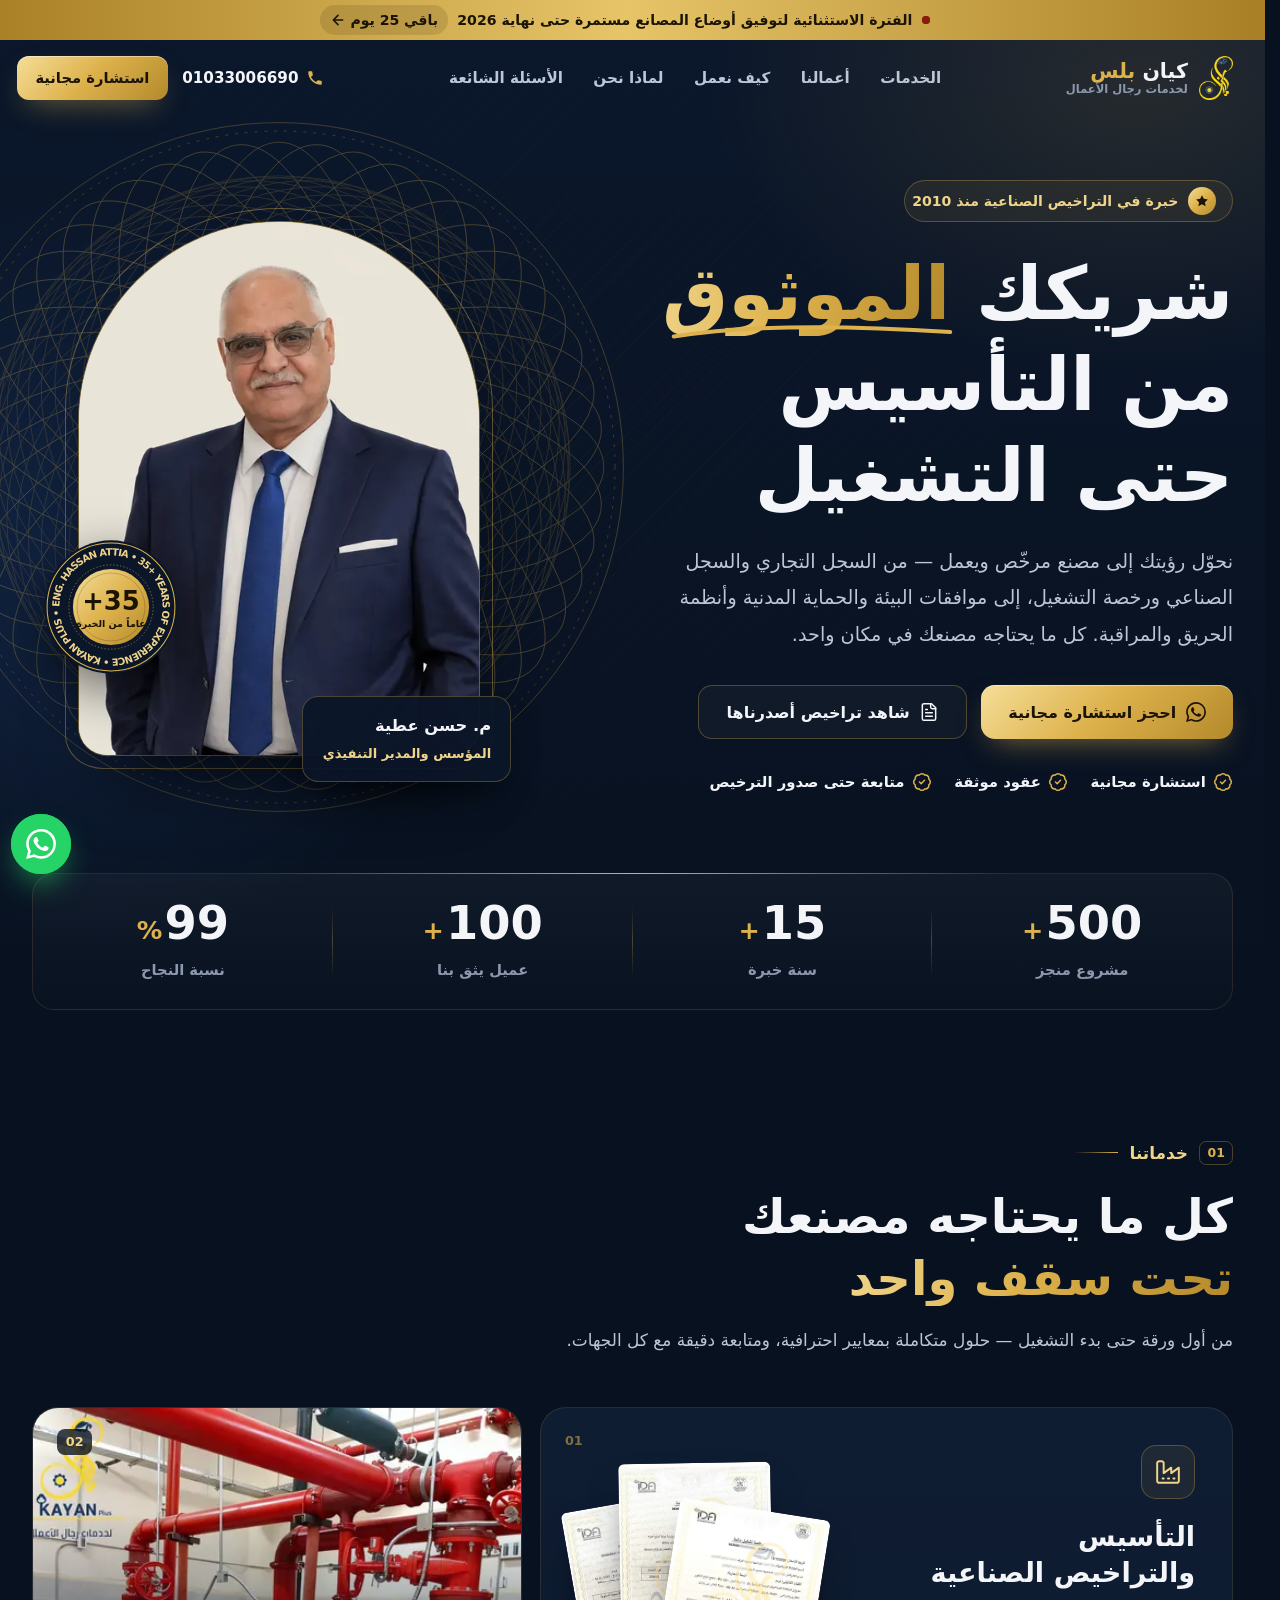
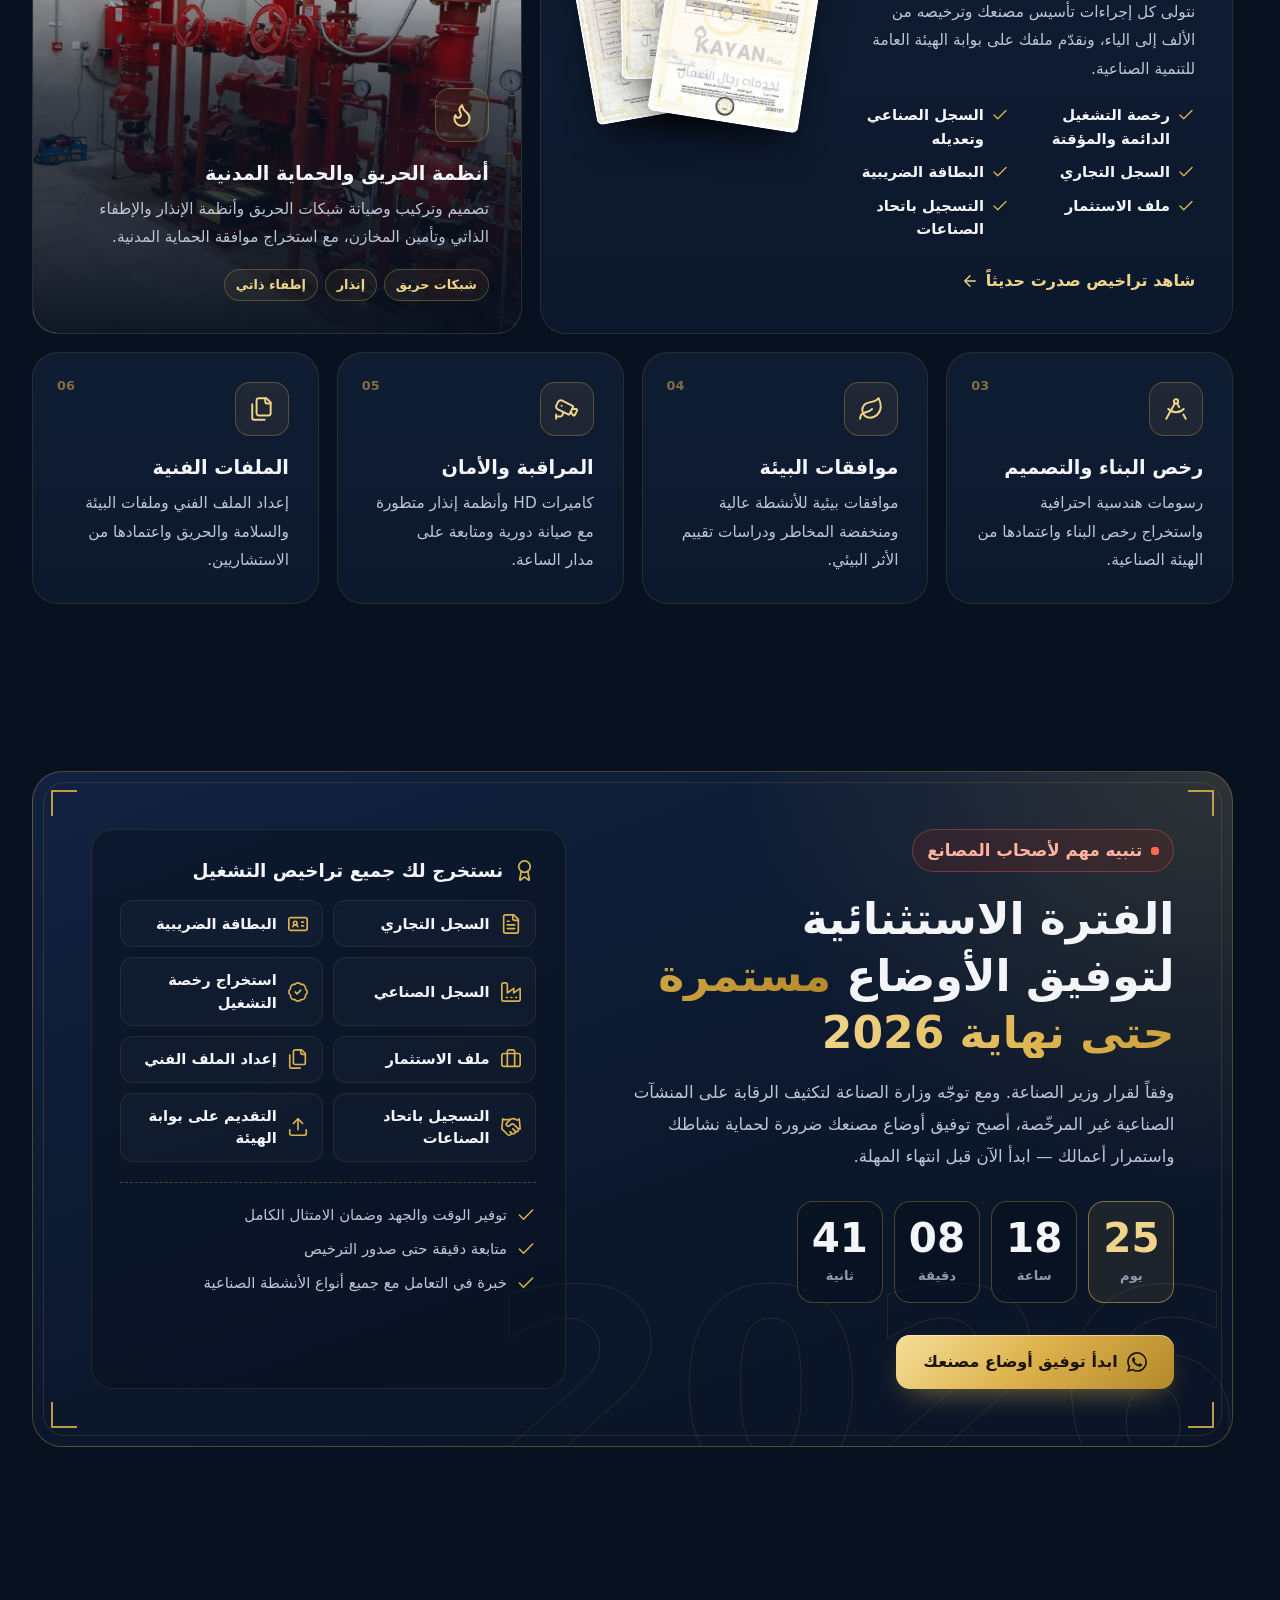
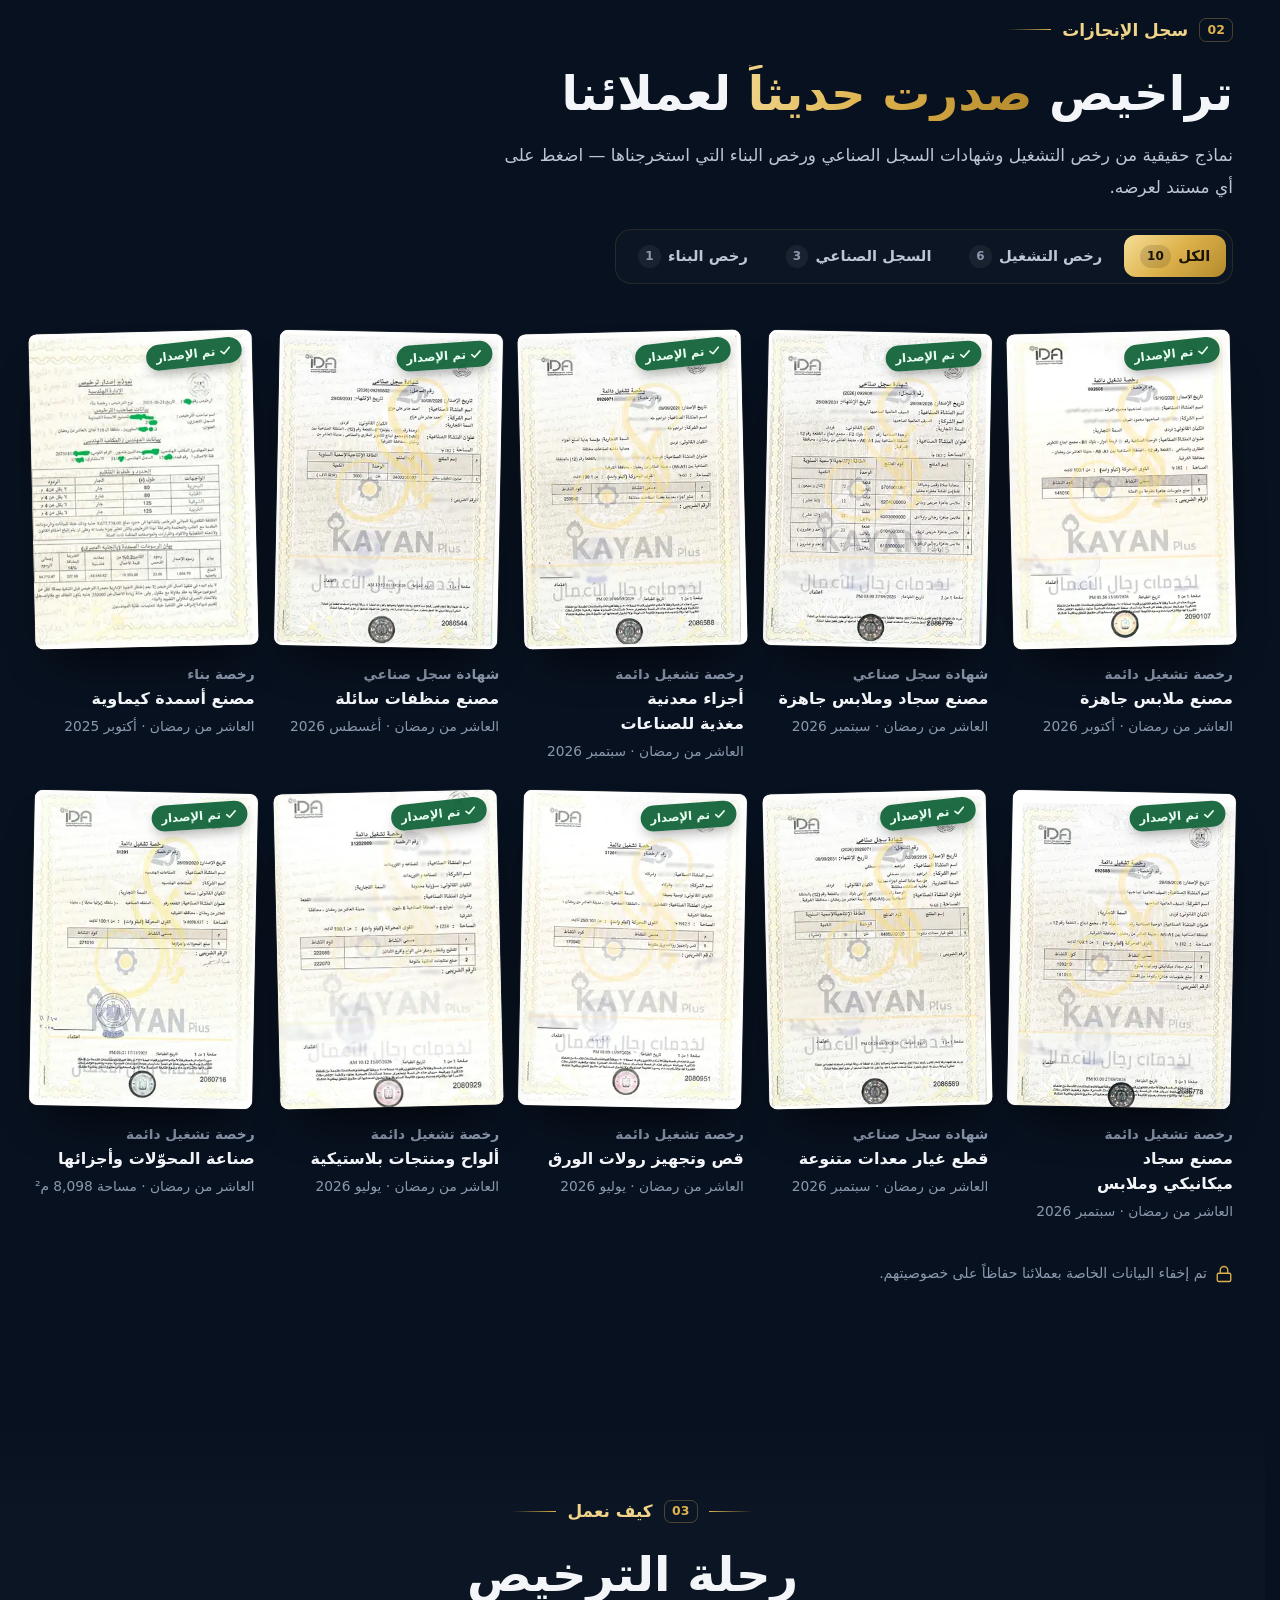
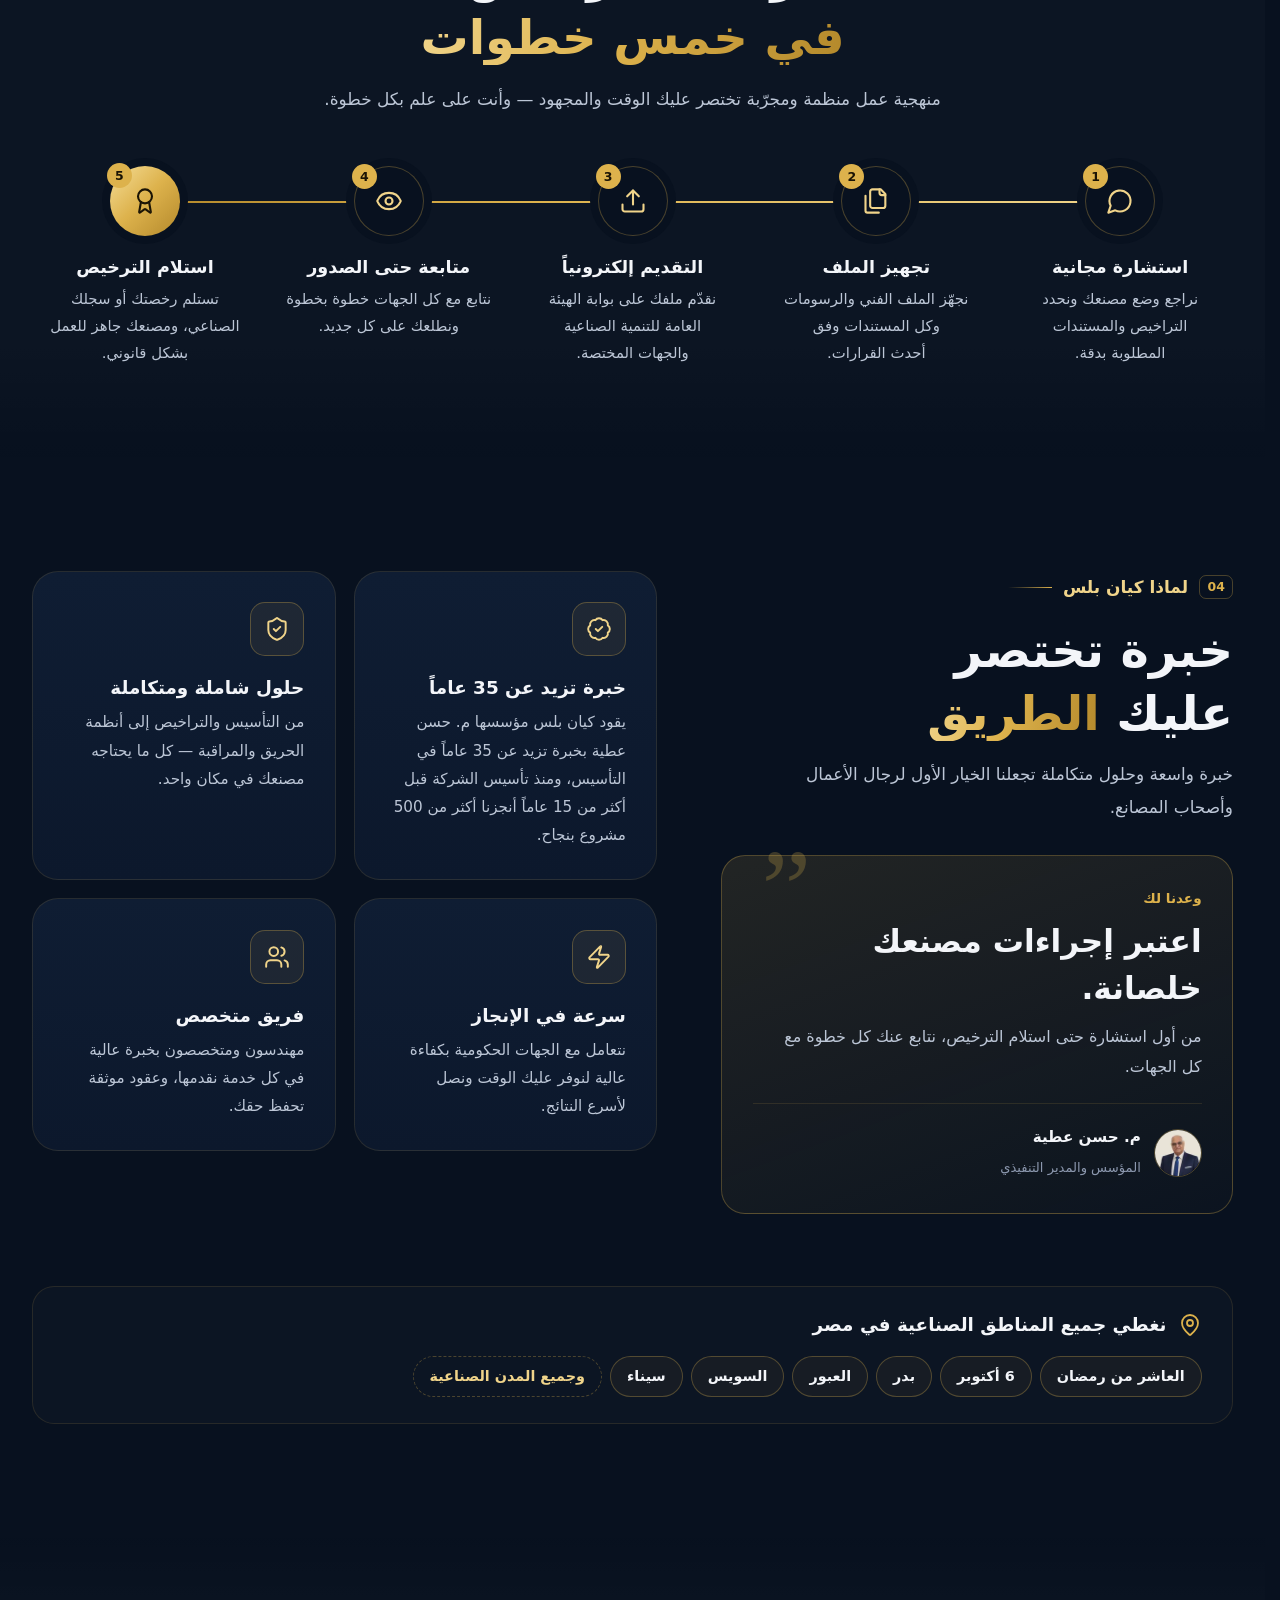
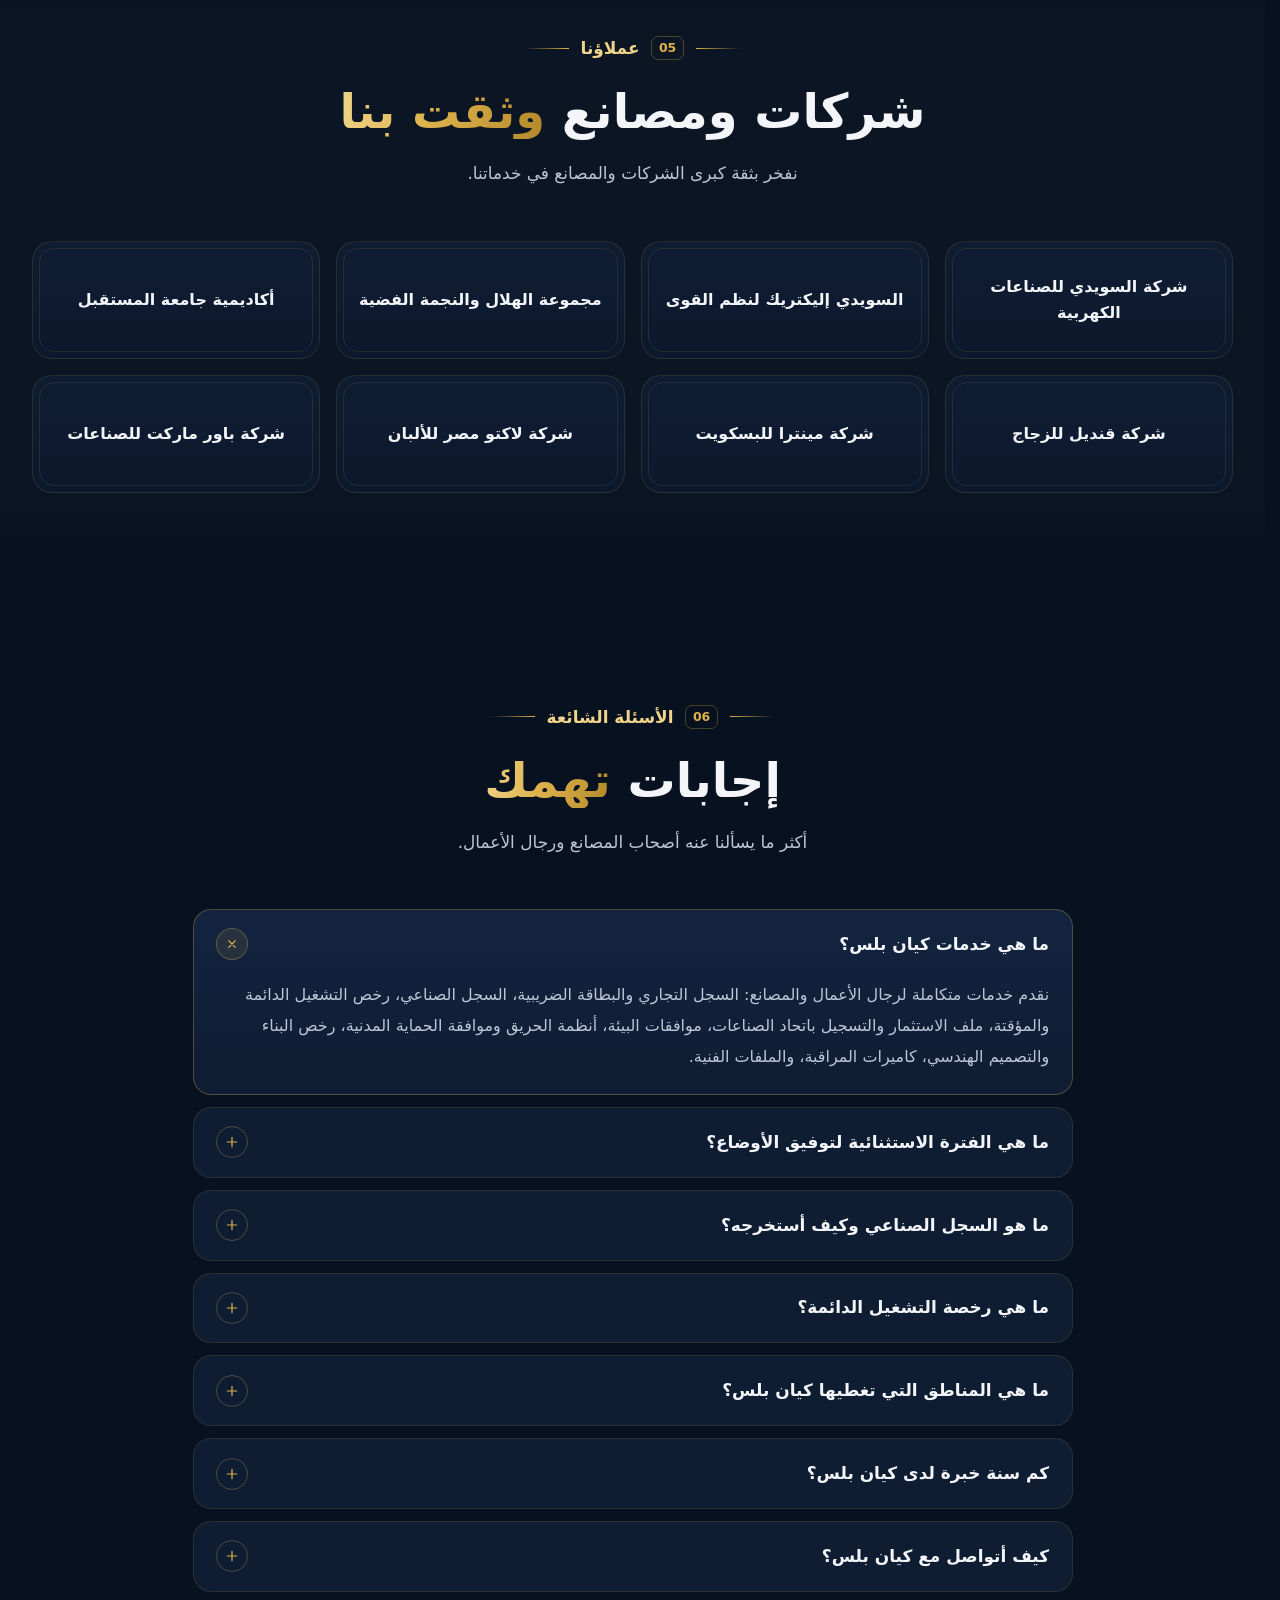
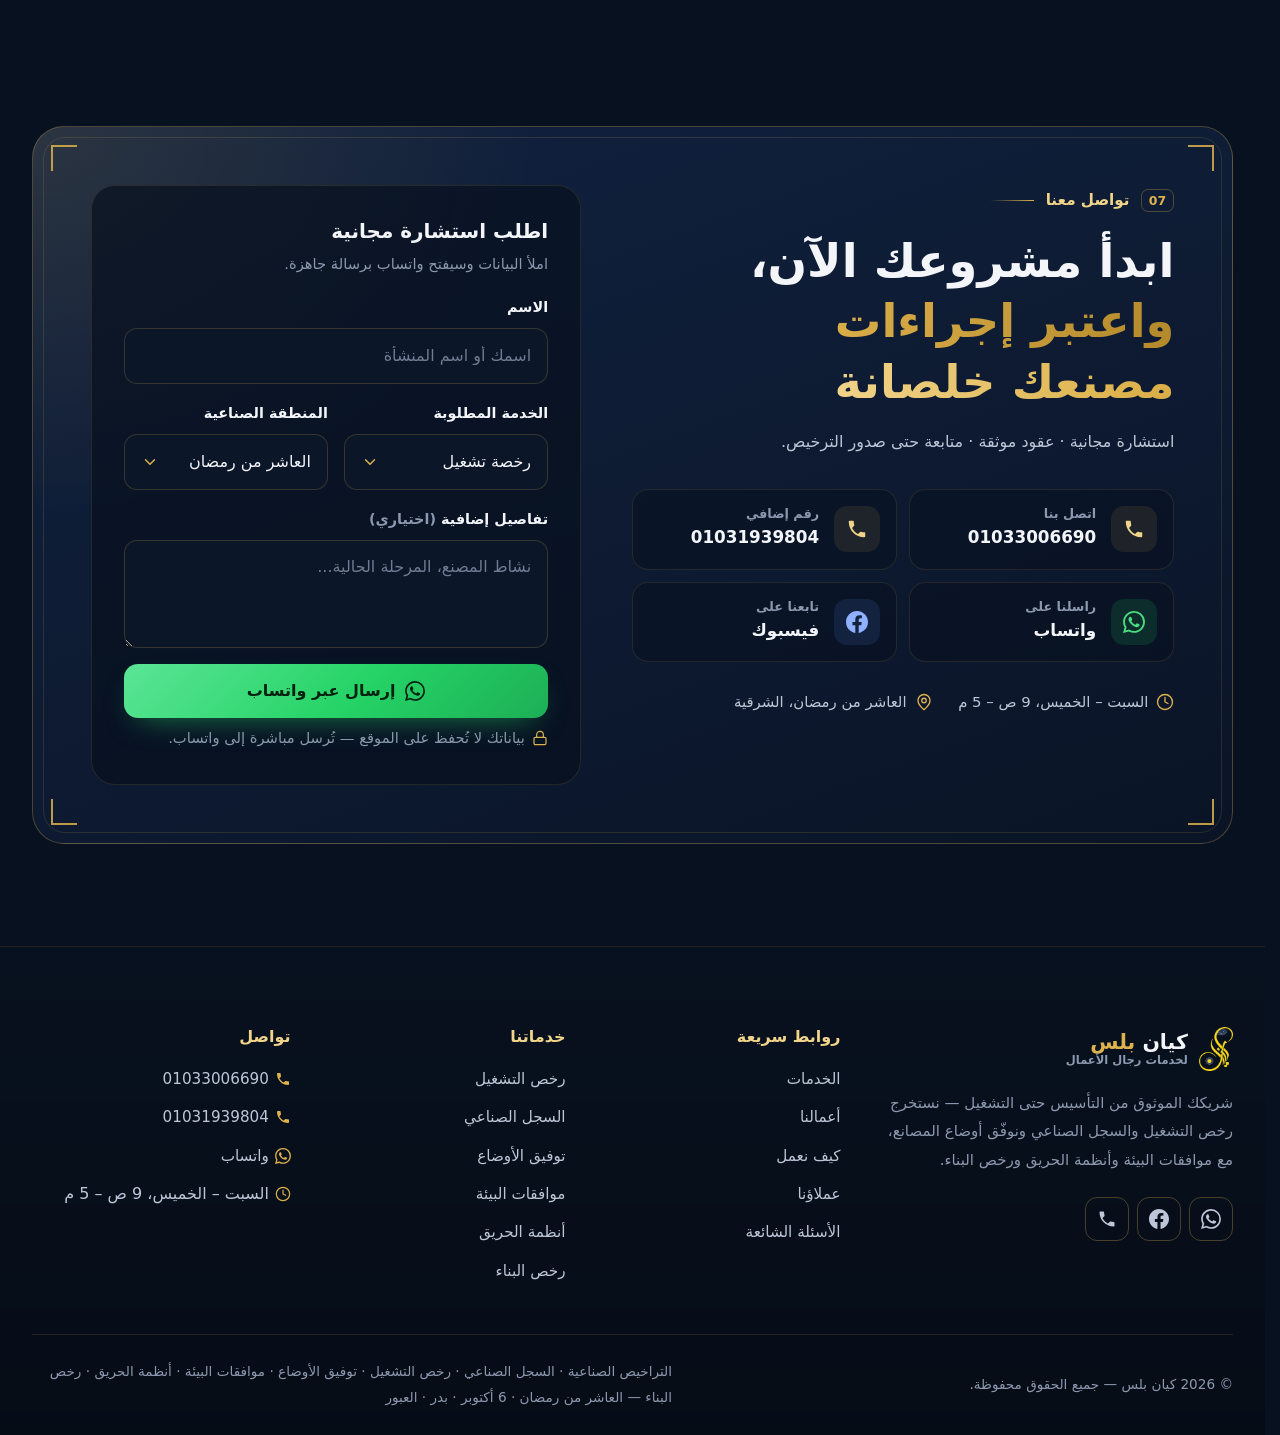
==== commit 187f213a: "..New Design" ====
--- a/index.html
+++ b/index.html
@@ -1,1404 +1,1336 @@
 <!DOCTYPE html>
-<html lang="ar" dir="rtl">
+<html lang="ar" dir="rtl" data-campaign-end="2026-12-31T23:59:59+02:00">
 <head>
     <meta charset="UTF-8">
-    <meta name="viewport" content="width=device-width, initial-scale=1.0, viewport-fit=cover">
-    
-    <!-- SEO Meta Tags -->
-    <meta name="description" content="كيان بلس - شركة متخصصة في خدمات رجال الأعمال والمصانع | استخراج التراخيص الصناعية، السجل الصناعي، رخص التشغيل، موافقات البيئة، أنظمة الحريق، رخص البناء | العاشر من رمضان، 6 أكتوبر، بدر، العبور">
-    <meta name="keywords" content="كيان بلس, كيان, Kayan Plus, خدمات رجال الأعمال, خدمات صناعية, تراخيص صناعية, استخراج تراخيص, رخصة تشغيل, رخصة تشغيل دائمة, رخصة تشغيل مؤقتة, السجل الصناعي, شهادة سجل صناعي, البطاقة الضريبية, السجل التجاري, تأسيس شركات, تأسيس مصانع, موافقات البيئة, موافقة بيئية, تقييم الأثر البيئي, جهاز شئون البيئة, أنظمة الحريق, شبكات الحريق, أنظمة إطفاء الحريق, أنظمة إنذار الحريق, الحماية المدنية, موافقة الحماية المدنية, رخص البناء, تراخيص البناء, رسومات هندسية, تصميم مصانع, الهيئة العامة للتنمية الصناعية, هيئة التنمية الصناعية, المناطق الصناعية, العاشر من رمضان, مدينة العاشر من رمضان, 6 أكتوبر, السادس من أكتوبر, مدينة بدر, مدينة العبور, السويس, سيناء, المنطقة الصناعية, كاميرات مراقبة, أنظمة أمان, أنظمة مراقبة, ملفات فنية, ملف بيئي, ملف سلامة, استشارات صناعية, خدمات المصانع, تشغيل المصانع, إجراءات التراخيص, تغيير النشاط الصناعي, توسعات صناعية, تعديل السجل الصناعي, مكتب تراخيص, مكتب خدمات صناعية, خدمات هندسية, استشارات هندسية, مهندس حسن عطية, Hassan Attia, industrial licensing Egypt, factory licensing, industrial services, fire systems Egypt, environmental approval">
+    <meta name="viewport" content="width=device-width, initial-scale=1, viewport-fit=cover">
+    <title>كيان بلس | رخص التشغيل والسجل الصناعي وتوفيق أوضاع المصانع</title>
+    <meta name="description" content="كيان بلس شريكك الموثوق من التأسيس حتى التشغيل: استخراج رخص التشغيل الدائمة والسجل الصناعي والسجل التجاري، توفيق أوضاع المصانع، موافقات البيئة، أنظمة الحريق ورخص البناء — العاشر من رمضان و6 أكتوبر وبدر والعبور.">
+    <meta name="keywords" content="كيان بلس, Kayan Plus, توفيق الأوضاع, توفيق أوضاع المصانع, رخصة تشغيل, رخصة تشغيل دائمة, رخصة تشغيل مؤقتة, السجل الصناعي, شهادة سجل صناعي, السجل التجاري, البطاقة الضريبية, ملف الاستثمار, اتحاد الصناعات, الهيئة العامة للتنمية الصناعية, بوابة الهيئة العامة للتنمية الصناعية, تراخيص صناعية, تأسيس مصانع, موافقات البيئة, تقييم الأثر البيئي, أنظمة الحريق, الحماية المدنية, رخص البناء, رسومات هندسية, كاميرات مراقبة, ملفات فنية, تعديل السجل الصناعي, توسعات صناعية, العاشر من رمضان, 6 أكتوبر, مدينة بدر, العبور, السويس, سيناء, مهندس حسن عطية, industrial licensing Egypt, factory operating license">
     <meta name="author" content="كيان بلس - Kayan Plus">
     <meta name="robots" content="index, follow, max-image-preview:large, max-snippet:-1, max-video-preview:-1">
-    <meta name="language" content="Arabic">
-    <meta name="revisit-after" content="7 days">
-    <meta name="distribution" content="global">
-    <meta name="rating" content="general">
-    
-    <!-- Open Graph / Facebook -->
+    <meta name="theme-color" content="#08111F">
+    <meta name="color-scheme" content="dark">
+    <meta name="geo.region" content="EG">
+    <meta name="geo.placename" content="العاشر من رمضان">
+    <meta name="geo.position" content="30.2977;31.7459">
+    <meta name="ICBM" content="30.2977, 31.7459">
+    <meta name="google-site-verification" content="K6uehS2NmzgkXFwJsWLcz8niK_lvTSlVMHAF6l8Vy1U">
+    <link rel="canonical" href="https://kayanplus.com/">
+
     <meta property="og:type" content="website">
     <meta property="og:url" content="https://kayanplus.com/">
-    <meta property="og:title" content="كيان بلس - خدمات رجال الأعمال والتراخيص الصناعية">
-    <meta property="og:description" content="شريكك الموثوق من التأسيس حتى التشغيل | استخراج التراخيص، السجل الصناعي، موافقات البيئة، أنظمة الحريق، رخص البناء">
-    <meta property="og:image" content="https://kayanplus.com/mainlogo.png">
-    <meta property="og:image:width" content="512">
-    <meta property="og:image:height" content="512">
+    <meta property="og:site_name" content="كيان بلس">
     <meta property="og:locale" content="ar_EG">
-    <meta property="og:site_name" content="كيان بلس">
-    
-    <!-- Twitter -->
+    <meta property="og:title" content="كيان بلس | رخص التشغيل والسجل الصناعي وتوفيق أوضاع المصانع">
+    <meta property="og:description" content="نستخرج لك رخصة التشغيل والسجل الصناعي وكل تراخيص مصنعك — من التأسيس حتى التشغيل. استشارة مجانية: 01033006690">
+    <meta property="og:image" content="https://kayanplus.com/assets/img/og-image.jpg">
+    <meta property="og:image:width" content="1200">
+    <meta property="og:image:height" content="628">
+    <meta property="og:image:alt" content="كيان بلس — استخراج رخصة التشغيل وخدمات التراخيص الصناعية">
     <meta name="twitter:card" content="summary_large_image">
-    <meta name="twitter:url" content="https://kayanplus.com/">
-    <meta name="twitter:title" content="كيان بلس - خدمات رجال الأعمال والتراخيص الصناعية">
-    <meta name="twitter:description" content="شريكك الموثوق من التأسيس حتى التشغيل | خدمات صناعية متكاملة">
-    <meta name="twitter:image" content="https://kayanplus.com/mainlogo.png">
-    
-    <!-- Geo Tags -->
-    <meta name="geo.region" content="EG">
-    <meta name="geo.placename" content="Egypt">
-    <meta name="geo.position" content="30.2977;31.7459">
-    <meta name="ICBM" content="30.2977, 31.7459">
-    <meta name="theme-color" content="#111111">
-    
-    <meta name="google-site-verification" content="K6uehS2NmzgkXFwJsWLcz8niK_lvTSlVMHAF6l8Vy1U" />
-    <title>كيان بلس | خدمات رجال الأعمال - التراخيص الصناعية - السجل الصناعي - أنظمة الحريق - رخص البناء</title>
-    <link rel="icon" type="image/png" href="mainlogo.png">
-    <link rel="apple-touch-icon" href="mainlogo.png">
-    <link rel="canonical" href="https://kayanplus.com/">
-    
-    <!-- Structured Data / Schema.org -->
+    <meta name="twitter:title" content="كيان بلس | رخص التشغيل والسجل الصناعي وتوفيق أوضاع المصانع">
+    <meta name="twitter:description" content="شريكك الموثوق من التأسيس حتى التشغيل — خدمات التراخيص الصناعية المتكاملة.">
+    <meta name="twitter:image" content="https://kayanplus.com/assets/img/og-image.jpg">
+
+    <link rel="icon" href="assets/img/brand/favicon-32.png" sizes="32x32" type="image/png">
+    <link rel="icon" href="assets/img/brand/favicon-192.png" sizes="192x192" type="image/png">
+    <link rel="apple-touch-icon" href="assets/img/brand/apple-touch-icon.png">
+    <link rel="preload" href="assets/fonts/cairo-arabic.woff2" as="font" type="font/woff2" crossorigin>
+    <link rel="preload" href="assets/fonts/cairo-latin.woff2" as="font" type="font/woff2" crossorigin>
+
     <script type="application/ld+json">
     {
         "@context": "https://schema.org",
-        "@type": "LocalBusiness",
-        "name": "كيان بلس - Kayan Plus",
-        "alternateName": ["كيان بلس", "Kayan Plus", "كيان"],
-        "description": "شركة متخصصة في خدمات رجال الأعمال والتراخيص الصناعية، استخراج السجل الصناعي، رخص التشغيل، موافقات البيئة، أنظمة الحريق، رخص البناء",
-        "url": "https://kayanplus.com",
-        "telephone": "+201033006690",
-        "email": "info@kayanplus.com",
-        "address": {
-            "@type": "PostalAddress",
-            "addressLocality": "العاشر من رمضان",
-            "addressRegion": "الشرقية",
-            "addressCountry": "EG"
-        },
-        "geo": {
-            "@type": "GeoCoordinates",
-            "latitude": 30.2977,
-            "longitude": 31.7459
-        },
-        "areaServed": ["العاشر من رمضان", "6 أكتوبر", "بدر", "العبور", "السويس", "سيناء", "مصر"],
-        "serviceType": ["التراخيص الصناعية", "السجل الصناعي", "موافقات البيئة", "أنظمة الحريق", "رخص البناء", "كاميرات المراقبة"],
-        "founder": {
-            "@type": "Person",
-            "name": "المهندس حسن عطية",
-            "alternateName": "Hassan Attia"
-        },
-        "foundingDate": "2010",
-        "priceRange": "$$",
-        "openingHours": "Sa-Th 09:00-17:00",
-        "sameAs": [
-            "https://www.facebook.com/profile.php?id=61578615637746",
-            "https://wa.me/201033006690"
+        "@graph": [
+            {
+                "@type": "Organization",
+                "@id": "https://kayanplus.com/#org",
+                "name": "كيان بلس",
+                "alternateName": ["Kayan Plus", "KAYAN PLUS", "كيان"],
+                "url": "https://kayanplus.com/",
+                "logo": { "@type": "ImageObject", "url": "https://kayanplus.com/assets/img/brand/logo-512.png", "width": 465, "height": 512 },
+                "foundingDate": "2010",
+                "founder": { "@type": "Person", "name": "المهندس حسن عطية", "alternateName": "Eng. Hassan Attia", "jobTitle": "المؤسس والمدير التنفيذي", "description": "خبرة تزيد عن 35 عاماً في التأسيس" },
+                "contactPoint": [
+                    { "@type": "ContactPoint", "telephone": "+201033006690", "contactType": "customer service", "areaServed": "EG", "availableLanguage": ["ar", "en"] },
+                    { "@type": "ContactPoint", "telephone": "+201031939804", "contactType": "customer service", "areaServed": "EG", "availableLanguage": "ar" }
+                ],
+                "sameAs": ["https://www.facebook.com/profile.php?id=61578615637746"]
+            },
+            {
+                "@type": "ProfessionalService",
+                "@id": "https://kayanplus.com/#business",
+                "name": "كيان بلس - Kayan Plus",
+                "description": "خدمات رجال الأعمال والتراخيص الصناعية: رخص التشغيل، السجل الصناعي، السجل التجاري والبطاقة الضريبية، توفيق أوضاع المصانع، موافقات البيئة، أنظمة الحريق، رخص البناء وكاميرات المراقبة.",
+                "url": "https://kayanplus.com/",
+                "image": "https://kayanplus.com/assets/img/og-image.jpg",
+                "logo": "https://kayanplus.com/assets/img/brand/logo-512.png",
+                "telephone": "+201033006690",
+                "email": "info@kayanplus.com",
+                "priceRange": "$$",
+                "parentOrganization": { "@id": "https://kayanplus.com/#org" },
+                "address": { "@type": "PostalAddress", "addressLocality": "العاشر من رمضان", "addressRegion": "الشرقية", "addressCountry": "EG" },
+                "geo": { "@type": "GeoCoordinates", "latitude": 30.2977, "longitude": 31.7459 },
+                "openingHoursSpecification": [{
+                    "@type": "OpeningHoursSpecification",
+                    "dayOfWeek": ["Saturday", "Sunday", "Monday", "Tuesday", "Wednesday", "Thursday"],
+                    "opens": "09:00",
+                    "closes": "17:00"
+                }],
+                "areaServed": ["العاشر من رمضان", "6 أكتوبر", "بدر", "العبور", "السويس", "سيناء", "مصر"],
+                "hasOfferCatalog": {
+                    "@type": "OfferCatalog",
+                    "name": "خدمات كيان بلس",
+                    "itemListElement": [
+                        { "@type": "Offer", "itemOffered": { "@type": "Service", "name": "استخراج رخصة التشغيل الدائمة والمؤقتة" } },
+                        { "@type": "Offer", "itemOffered": { "@type": "Service", "name": "توفيق أوضاع المنشآت الصناعية" } },
+                        { "@type": "Offer", "itemOffered": { "@type": "Service", "name": "استخراج وتعديل السجل الصناعي" } },
+                        { "@type": "Offer", "itemOffered": { "@type": "Service", "name": "السجل التجاري والبطاقة الضريبية" } },
+                        { "@type": "Offer", "itemOffered": { "@type": "Service", "name": "ملف الاستثمار والتسجيل باتحاد الصناعات" } },
+                        { "@type": "Offer", "itemOffered": { "@type": "Service", "name": "رخص البناء والتصميم الهندسي" } },
+                        { "@type": "Offer", "itemOffered": { "@type": "Service", "name": "موافقات البيئة وتقييم الأثر البيئي" } },
+                        { "@type": "Offer", "itemOffered": { "@type": "Service", "name": "أنظمة الحريق وموافقة الحماية المدنية" } },
+                        { "@type": "Offer", "itemOffered": { "@type": "Service", "name": "كاميرات المراقبة وأنظمة الأمان" } },
+                        { "@type": "Offer", "itemOffered": { "@type": "Service", "name": "إعداد الملفات الفنية" } }
+                    ]
+                }
+            },
+            {
+                "@type": "WebSite",
+                "@id": "https://kayanplus.com/#website",
+                "url": "https://kayanplus.com/",
+                "name": "كيان بلس",
+                "alternateName": "Kayan Plus",
+                "inLanguage": "ar",
+                "publisher": { "@id": "https://kayanplus.com/#org" }
+            },
+            {
+                "@type": "FAQPage",
+                "@id": "https://kayanplus.com/#faq",
+                "mainEntity": [
+                    { "@type": "Question", "name": "ما هي خدمات كيان بلس؟", "acceptedAnswer": { "@type": "Answer", "text": "نقدم خدمات متكاملة لرجال الأعمال والمصانع: السجل التجاري والبطاقة الضريبية، السجل الصناعي، رخص التشغيل الدائمة والمؤقتة، ملف الاستثمار والتسجيل باتحاد الصناعات، موافقات البيئة، أنظمة الحريق وموافقة الحماية المدنية، رخص البناء والتصميم الهندسي، كاميرات المراقبة، والملفات الفنية." } },
+                    { "@type": "Question", "name": "ما هي الفترة الاستثنائية لتوفيق الأوضاع؟", "acceptedAnswer": { "@type": "Answer", "text": "هي فترة استثنائية لتوفيق أوضاع المنشآت الصناعية غير المرخّصة، ومستمرة حتى نهاية 2026 وفقاً لقرار وزير الصناعة. ومع توجّه وزارة الصناعة لتكثيف الرقابة على المنشآت غير المرخّصة، أصبح توفيق أوضاع مصنعك ضرورة لحماية نشاطك واستمرار أعمالك." } },
+                    { "@type": "Question", "name": "ما هو السجل الصناعي وكيف أستخرجه؟", "acceptedAnswer": { "@type": "Answer", "text": "السجل الصناعي وثيقة رسمية تثبت تسجيل المنشأة الصناعية لدى الهيئة العامة للتنمية الصناعية. نساعدك في استخراجه بسهولة مع كل الموافقات المطلوبة، ونتولى تقديم الملف ومتابعته حتى صدور الشهادة." } },
+                    { "@type": "Question", "name": "ما هي رخصة التشغيل الدائمة؟", "acceptedAnswer": { "@type": "Answer", "text": "رخصة التشغيل الدائمة هي الترخيص النهائي الذي يسمح للمصنع بالعمل بشكل قانوني. نستخرجها لك بعد استيفاء جميع الاشتراطات، ونتابع الملف مع الجهات المختصة حتى صدور الرخصة." } },
+                    { "@type": "Question", "name": "ما هي المناطق التي تغطيها كيان بلس؟", "acceptedAnswer": { "@type": "Answer", "text": "نغطي جميع المناطق الصناعية في مصر: العاشر من رمضان، 6 أكتوبر، بدر، العبور، السويس، سيناء، وجميع المدن الصناعية." } },
+                    { "@type": "Question", "name": "كم سنة خبرة لدى كيان بلس؟", "acceptedAnswer": { "@type": "Answer", "text": "تأسست كيان بلس منذ أكثر من 15 عاماً، ويقودها مؤسسها م. حسن عطية بخبرة تزيد عن 35 عاماً في التأسيس. أنجزنا أكثر من 500 مشروع بنسبة نجاح 99%." } },
+                    { "@type": "Question", "name": "كيف أتواصل مع كيان بلس؟", "acceptedAnswer": { "@type": "Answer", "text": "اتصل بنا على 01033006690 أو 01031939804، أو راسلنا على واتساب 01033006690، والاستشارة الأولى مجانية. مواعيد العمل من السبت إلى الخميس، من 9 صباحاً حتى 5 مساءً." } }
+                ]
+            }
         ]
     }
     </script>
-    
-    <script type="application/ld+json">
-    {
-        "@context": "https://schema.org",
-        "@type": "Service",
-        "serviceType": "خدمات التراخيص الصناعية",
-        "provider": { "@type": "LocalBusiness", "name": "كيان بلس" },
-        "areaServed": { "@type": "Country", "name": "مصر" },
-        "hasOfferCatalog": {
-            "@type": "OfferCatalog",
-            "name": "خدمات كيان بلس",
-            "itemListElement": [
-                { "@type": "Offer", "itemOffered": { "@type": "Service", "name": "استخراج السجل الصناعي", "description": "استخراج وتجديد السجل الصناعي للمصانع" } },
-                { "@type": "Offer", "itemOffered": { "@type": "Service", "name": "رخص التشغيل", "description": "استخراج رخص التشغيل الدائمة والمؤقتة" } },
-                { "@type": "Offer", "itemOffered": { "@type": "Service", "name": "موافقات البيئة", "description": "الحصول على الموافقات البيئية من جهاز شئون البيئة" } },
-                { "@type": "Offer", "itemOffered": { "@type": "Service", "name": "أنظمة الحريق", "description": "تركيب وصيانة أنظمة الحريق والإنذار" } },
-                { "@type": "Offer", "itemOffered": { "@type": "Service", "name": "رخص البناء", "description": "استخراج رخص البناء والتصميمات الهندسية" } }
-            ]
-        }
-    }
+
+    <script>
+        (function (root) {
+            root.classList.add('js');
+            // After the "توفيق الأوضاع" deadline, hide the campaign blocks before the first paint.
+            if (Date.now() > Date.parse(root.dataset.campaignEnd)) root.classList.add('campaign-over');
+            // main.js marks the page ready. If it failed to load or run, show
+            // the content instead of leaving the reveal sections invisible.
+            addEventListener('load', function () {
+                if (!root.hasAttribute('data-ready')) root.classList.remove('js');
+            });
+        })(document.documentElement);
     </script>
-    
-    <script type="application/ld+json">
-    {
-        "@context": "https://schema.org",
-        "@type": "FAQPage",
-        "mainEntity": [
-            { "@type": "Question", "name": "ما هي خدمات كيان بلس؟", "acceptedAnswer": { "@type": "Answer", "text": "كيان بلس تقدم خدمات متكاملة للمصانع تشمل: استخراج التراخيص الصناعية، السجل الصناعي، رخص التشغيل، موافقات البيئة، أنظمة الحريق، رخص البناء، كاميرات المراقبة، والملفات الفنية." } },
-            { "@type": "Question", "name": "كيف أتواصل مع كيان بلس؟", "acceptedAnswer": { "@type": "Answer", "text": "يمكنك التواصل مع كيان بلس عبر الهاتف: 01033006690 أو عبر واتساب على نفس الرقم. نقدم استشارة مجانية لجميع العملاء." } },
-            { "@type": "Question", "name": "ما هي المناطق التي تغطيها كيان بلس؟", "acceptedAnswer": { "@type": "Answer", "text": "نغطي جميع المناطق الصناعية في مصر: العاشر من رمضان، 6 أكتوبر، بدر، العبور، السويس، سيناء، وجميع المدن الصناعية." } },
-            { "@type": "Question", "name": "كم سنة خبرة لدى كيان بلس؟", "acceptedAnswer": { "@type": "Answer", "text": "كيان بلس لديها أكثر من 15 سنة خبرة في مجال التراخيص الصناعية، وأنجزت أكثر من 500 مشروع بنسبة نجاح 99%." } },
-            { "@type": "Question", "name": "ما هو السجل الصناعي وكيف أستخرجه؟", "acceptedAnswer": { "@type": "Answer", "text": "السجل الصناعي هو وثيقة رسمية تثبت تسجيل المنشأة الصناعية لدى هيئة التنمية الصناعية. كيان بلس تساعدك في استخراجه بسهولة مع كافة الموافقات المطلوبة." } },
-            { "@type": "Question", "name": "ما هي رخصة التشغيل الدائمة؟", "acceptedAnswer": { "@type": "Answer", "text": "رخصة التشغيل الدائمة هي الترخيص النهائي الذي يسمح للمصنع بالعمل بشكل قانوني. كيان بلس تستخرجها لك بعد استيفاء جميع الاشتراطات." } }
-        ]
-    }
-    </script>
-    
-    <script type="application/ld+json">
-    {
-        "@context": "https://schema.org",
-        "@type": "Organization",
-        "name": "كيان بلس",
-        "alternateName": ["Kayan Plus", "كيان", "KAYAN PLUS"],
-        "url": "https://kayanplus.com",
-        "logo": "https://kayanplus.com/mainlogo.png",
-        "description": "شركة كيان بلس متخصصة في خدمات رجال الأعمال والتراخيص الصناعية في مصر",
-        "foundingDate": "2010",
-        "founder": { "@type": "Person", "name": "المهندس حسن عطية" },
-        "contactPoint": { "@type": "ContactPoint", "telephone": "+201033006690", "contactType": "customer service", "availableLanguage": ["Arabic", "English"] },
-        "sameAs": ["https://www.facebook.com/profile.php?id=61578615637746", "https://wa.me/201033006690"]
-    }
-    </script>
-    
-    <script type="application/ld+json">
-    {
-        "@context": "https://schema.org",
-        "@type": "WebSite",
-        "name": "كيان بلس",
-        "alternateName": "Kayan Plus",
-        "url": "https://kayanplus.com",
-        "description": "كيان بلس - شريكك الموثوق من التأسيس حتى التشغيل",
-        "inLanguage": "ar"
-    }
-    </script>
-    
-    <script type="application/ld+json">
-    {
-        "@context": "https://schema.org",
-        "@type": "BreadcrumbList",
-        "itemListElement": [
-            { "@type": "ListItem", "position": 1, "name": "الرئيسية", "item": "https://kayanplus.com" },
-            { "@type": "ListItem", "position": 2, "name": "خدماتنا", "item": "https://kayanplus.com/#services" },
-            { "@type": "ListItem", "position": 3, "name": "تواصل معنا", "item": "https://kayanplus.com/#contact" }
-        ]
-    }
-    </script>
-
-    <link rel="preconnect" href="https://fonts.googleapis.com">
-    <link rel="preconnect" href="https://fonts.gstatic.com" crossorigin>
-    <link rel="dns-prefetch" href="https://wa.me">
-    <link rel="dns-prefetch" href="https://www.facebook.com">
-    <link rel="preload" as="style" href="https://fonts.googleapis.com/css2?family=Cairo:wght@400;600;700;800;900&family=Inter:wght@400;600;700;800;900&display=swap" onload="this.onload=null;this.rel='stylesheet'">
-    <noscript><link href="https://fonts.googleapis.com/css2?family=Cairo:wght@400;600;700;800;900&family=Inter:wght@400;600;700;800;900&display=swap" rel="stylesheet"></noscript>
 
     <style>
-        *,*::before,*::after{margin:0;padding:0;box-sizing:border-box}
+        /* =====================================================================
+           Kayan Plus — "The Seal & The Document"
+           Navy + gold identity, inspired by official certificates.
+           ===================================================================== */
+
+        @font-face{font-family:Cairo;font-style:normal;font-weight:400 900;font-display:swap;src:url(assets/fonts/cairo-arabic.woff2) format("woff2");unicode-range:U+0600-06FF,U+0750-077F,U+0870-088E,U+0890-0891,U+0897-08E1,U+08E3-08FF,U+200C-200E,U+2010-2011,U+204F,U+2E41,U+FB50-FDFF,U+FE70-FE74,U+FE76-FEFC}
+        @font-face{font-family:Cairo;font-style:normal;font-weight:400 900;font-display:swap;src:url(assets/fonts/cairo-latin.woff2) format("woff2");unicode-range:U+0000-00FF,U+0131,U+0152-0153,U+02BB-02BC,U+02C6,U+02DA,U+02DC,U+0304,U+0308,U+0329,U+2000-206F,U+20AC,U+2122,U+2191,U+2193,U+2212,U+2215,U+FEFF,U+FFFD}
 
         :root{
-            --bg-primary:#111111;
-            --bg-secondary:#1a1a1a;
-            --bg-tertiary:#222222;
-            --bg-card:#1a1a1a;
-            --bg-card-hover:#242424;
-
-            --accent:#C9A227;
-            --accent-light:#E8C547;
-            --accent-dark:#A68520;
-            --accent-glow:rgba(201,162,39,0.06);
-            --accent-glow-strong:rgba(201,162,39,0.12);
-
-            --white:#ffffff;
-            --gray-50:#fafafa;
-            --gray-100:#f5f5f5;
-            --gray-200:#e5e5e5;
-            --gray-300:#d4d4d4;
-            --gray-400:#a3a3a3;
-            --gray-500:#737373;
-            --gray-600:#525252;
-            --gray-700:#404040;
-            --gray-800:#262626;
-
-            --border:rgba(201,162,39,0.08);
-            --border-hover:rgba(201,162,39,0.25);
-
-            --font-ar:'Cairo',sans-serif;
-            --font-en:'Inter',sans-serif;
-        }
-
-        html{scroll-behavior:smooth;overflow-x:hidden}
-        html::-webkit-scrollbar{width:6px}
-        html::-webkit-scrollbar-track{background:var(--bg-primary)}
-        html::-webkit-scrollbar-thumb{background:var(--gray-700);border-radius:10px}
-        html::-webkit-scrollbar-thumb:hover{background:var(--accent)}
-
-        body{
-            font-family:var(--font-ar);
-            background:var(--bg-primary);
-            color:var(--gray-300);
-            overflow-x:hidden;
-            -webkit-font-smoothing:antialiased;
-            -moz-osx-font-smoothing:grayscale;
-            -webkit-text-size-adjust:100%;
-        }
-
-        /* ============================================ */
-        /*              PRELOADER                       */
-        /* ============================================ */
-        .preloader{position:fixed;inset:0;background:var(--bg-primary);z-index:99999;display:flex;align-items:center;justify-content:center;flex-direction:column;gap:2rem;transition:opacity 0.5s ease-out,visibility 0.5s}
-        .preloader.done{opacity:0;visibility:hidden;pointer-events:none}
-        .preloader-logo{width:64px;height:64px}
-        .preloader-logo img{width:100%;height:100%;object-fit:contain}
-        .preloader-bar{width:120px;height:2px;background:var(--gray-800);border-radius:2px;overflow:hidden}
-        .preloader-bar span{display:block;height:100%;width:0;background:linear-gradient(90deg,var(--accent),var(--accent-light));border-radius:2px;animation:preloadBar 0.6s ease-in-out forwards}
-        @keyframes preloadBar{to{width:100%}}
-
-        /* ============================================ */
-        /*              GRID BG                         */
-        /* ============================================ */
-        .grid-bg{
-            position:fixed;inset:0;z-index:0;pointer-events:none;
-            background-image:
-                linear-gradient(rgba(201,162,39,0.015) 1px,transparent 1px),
-                linear-gradient(90deg,rgba(201,162,39,0.015) 1px,transparent 1px);
-            background-size:80px 80px;
-            mask-image:radial-gradient(ellipse 70% 60% at 50% 40%,black 20%,transparent 70%);
-            -webkit-mask-image:radial-gradient(ellipse 70% 60% at 50% 40%,black 20%,transparent 70%);
-            contain:strict;
-        }
-
-        /* ============================================ */
-        /*              GLOW ORBS                       */
-        /* ============================================ */
-        .glow-orb{position:fixed;border-radius:50%;filter:blur(80px);pointer-events:none;z-index:0;contain:strict}
-        .glow-orb-1{width:350px;height:350px;background:rgba(201,162,39,0.03);top:-10%;right:-5%}
-        .glow-orb-2{width:300px;height:300px;background:rgba(201,162,39,0.02);bottom:20%;left:-10%}
-
-        /* ============================================ */
-        /*              NAV                             */
-        /* ============================================ */
-        .nav{position:fixed;top:0;width:100%;z-index:9998;transition:all 0.4s cubic-bezier(0.16,1,0.3,1)}
-        .nav-bg{position:absolute;inset:0;background:transparent;border-bottom:1px solid transparent;transition:all 0.4s}
-        .nav.scrolled .nav-bg{background:rgba(17,17,17,0.95);-webkit-backdrop-filter:blur(8px);backdrop-filter:blur(8px);border-bottom-color:var(--border)}
-        .nav-inner{max-width:1320px;margin:0 auto;padding:1.2rem 2.5rem;display:flex;justify-content:space-between;align-items:center;position:relative;z-index:2}
-        .nav-logo{display:flex;align-items:center;gap:0.65rem;text-decoration:none}
-        .nav-logo img{width:40px;height:40px;object-fit:contain;transition:transform 0.3s}
-        .nav-logo:hover img{transform:scale(1.08)}
-        .nav-logo-text{font-size:1.4rem;font-weight:900;background:linear-gradient(135deg,var(--white),var(--accent));-webkit-background-clip:text;background-clip:text;-webkit-text-fill-color:transparent}
-        .nav-center{display:flex;align-items:center;gap:0.2rem;list-style:none;background:rgba(201,162,39,0.04);border:1px solid var(--border);border-radius:100px;padding:0.3rem}
-        .nav-center a{color:var(--gray-400);text-decoration:none;font-weight:600;font-size:0.82rem;padding:0.55rem 1.3rem;border-radius:100px;transition:all 0.3s;position:relative}
-        .nav-center a.active{color:var(--white);background:rgba(201,162,39,0.15)}
-        .nav-center a:hover:not(.active){color:var(--gray-200)}
-        .nav-cta{display:flex;align-items:center;gap:0.5rem;padding:0.6rem 1.5rem;border-radius:100px;font-weight:700;font-size:0.82rem;text-decoration:none;transition:all 0.4s;color:var(--bg-primary);background:linear-gradient(135deg,var(--accent),var(--accent-light));border:none}
-        .nav-cta:hover{transform:translateY(-1px);box-shadow:0 8px 25px rgba(201,162,39,0.2)}
-        .nav-cta svg{transition:transform 0.3s}
-        .nav-cta:hover svg{transform:translateX(-3px)}
-        .burger{display:none;background:none;border:1px solid var(--border);border-radius:10px;padding:10px;cursor:pointer;z-index:10000}
-        .burger span{display:block;width:20px;height:1.5px;background:var(--gray-300);margin:4px 0;transition:all 0.3s;border-radius:1px}
-        .burger.active span:nth-child(1){transform:translateY(5.5px) rotate(45deg)}
-        .burger.active span:nth-child(2){opacity:0;transform:scaleX(0)}
-        .burger.active span:nth-child(3){transform:translateY(-5.5px) rotate(-45deg)}
-
-        /* ============================================ */
-        /*              MOBILE NAV OVERLAY              */
-        /* ============================================ */
-        .mobile-nav{
-            position:fixed;inset:0;z-index:9997;
-            background:rgba(17,17,17,0.97);
-            -webkit-backdrop-filter:blur(12px);backdrop-filter:blur(12px);
-            display:flex;flex-direction:column;align-items:center;justify-content:center;gap:0.5rem;
-            opacity:0;visibility:hidden;transition:all 0.4s;
-        }
-        .mobile-nav.active{opacity:1;visibility:visible}
-        .mobile-nav a{
-            color:var(--gray-300);text-decoration:none;font-size:1.5rem;font-weight:800;
-            padding:0.8rem 2rem;transition:color 0.3s;
-        }
-        .mobile-nav a:hover{color:var(--accent)}
-
-        /* ============================================ */
-        /*              HERO                            */
-        /* ============================================ */
-        .hero{min-height:100vh;display:flex;align-items:center;position:relative;overflow:hidden}
-        .hero-inner{max-width:1320px;margin:0 auto;padding:8rem 2.5rem 5rem;width:100%;position:relative;z-index:2;display:grid;grid-template-columns:1.1fr 0.9fr;gap:3rem;align-items:center}
-
-        .hero-badge{
-            display:inline-flex;align-items:center;gap:0.5rem;padding:0.45rem 1rem 0.45rem 0.45rem;
-            background:rgba(201,162,39,0.06);border:1px solid rgba(201,162,39,0.2);border-radius:100px;
-            font-size:0.78rem;font-weight:600;color:var(--accent);margin-bottom:2.5rem;
-            opacity:0;animation:fadeUp 1s 0.2s forwards;
-        }
-        .hero-badge-icon{width:28px;height:28px;border-radius:50%;background:var(--accent);display:flex;align-items:center;justify-content:center}
-        .hero-badge-icon svg{width:14px;height:14px;fill:var(--bg-primary)}
-        .hero-badge-dot{width:6px;height:6px;border-radius:50%;background:var(--accent);animation:pulse 2s infinite;margin-right:0.3rem}
-
-        .hero-title{
-            font-size:clamp(2.8rem,6vw,5rem);font-weight:900;line-height:1.12;
-            color:var(--white);margin-bottom:2rem;
-            opacity:0;animation:fadeUp 1s 0.4s forwards;
-        }
-        .hero-title .line{display:block;overflow:hidden}
-        .hero-title .accent{color:var(--accent)}
-        .hero-title .outline-text{-webkit-text-stroke:1.5px var(--gray-700);color:transparent}
-        .hero-title .shimmer{
-            background:linear-gradient(90deg,var(--accent),var(--accent-light),var(--accent));
-            background-size:200% 100%;
-            -webkit-background-clip:text;background-clip:text;-webkit-text-fill-color:transparent;
-            animation:shimmer 4s ease-in-out infinite;
-        }
-
-        .hero-desc{
-            font-size:1.1rem;color:var(--gray-400);line-height:2;max-width:560px;margin-bottom:3rem;
-            opacity:0;animation:fadeUp 1s 0.6s forwards;
-        }
-
-        .hero-actions{display:flex;gap:1rem;flex-wrap:wrap;opacity:0;animation:fadeUp 1s 0.8s forwards}
-
-        .hero-btn-primary{
-            display:inline-flex;align-items:center;gap:0.7rem;
-            padding:1rem 2.2rem;border-radius:14px;font-weight:700;font-size:0.95rem;
-            text-decoration:none;transition:all 0.4s;border:none;cursor:pointer;
-            background:linear-gradient(135deg,var(--accent),var(--accent-light));color:var(--bg-primary);
-        }
-        .hero-btn-primary:hover{transform:translateY(-2px);box-shadow:0 12px 35px rgba(201,162,39,0.25)}
-
-        .hero-btn-secondary{
-            display:inline-flex;align-items:center;gap:0.7rem;
-            padding:1rem 2.2rem;border-radius:14px;font-weight:700;font-size:0.95rem;
-            text-decoration:none;transition:all 0.4s;cursor:pointer;
-            background:rgba(255,255,255,0.03);color:var(--gray-300);
-            border:1px solid var(--border);
-        }
-        .hero-btn-secondary:hover{border-color:var(--border-hover);color:var(--white);background:rgba(201,162,39,0.06);transform:translateY(-2px)}
-
-        /* Founder in Hero */
-        .founder-hero{
-            display:flex;flex-direction:column;align-items:center;justify-content:center;
-            opacity:0;animation:fadeUp 1.2s 0.5s forwards;
-        }
-        .founder-image-box{
-            position:relative;width:100%;max-width:280px;padding:4px;
-            background:linear-gradient(135deg,var(--accent),var(--accent-light),var(--accent));
-            border-radius:20px;
-            box-shadow:0 20px 40px rgba(0,0,0,0.4),0 0 60px rgba(201,162,39,0.1);
-            transition:all 0.4s;cursor:pointer;
-        }
-        .founder-image-box:hover{transform:translateY(-5px);box-shadow:0 30px 50px rgba(0,0,0,0.5),0 0 80px rgba(201,162,39,0.15)}
-        .founder-img{position:relative;width:100%;border-radius:18px;overflow:hidden;background:var(--bg-primary)}
-        .founder-img img{width:100%;height:auto;display:block;transition:transform 0.5s}
-        .founder-image-box:hover .founder-img img{transform:scale(1.03)}
-        .founder-overlay{
-            position:absolute;top:0;left:0;right:0;bottom:0;
-            background:linear-gradient(180deg,rgba(0,0,0,0.2) 0%,rgba(0,0,0,0.85) 100%);
-            border-radius:18px;display:flex;flex-direction:column;justify-content:flex-end;align-items:center;
-            padding:1.5rem;opacity:0;transition:all 0.4s;z-index:10;
-        }
-        .founder-image-box:hover .founder-overlay{opacity:1}
-        .overlay-title{color:var(--accent-light);font-size:1rem;font-weight:700;margin-bottom:0.5rem;display:flex;align-items:center;gap:0.5rem}
-        .overlay-desc{color:rgba(255,255,255,0.9);font-size:0.82rem;line-height:1.7;text-align:center}
-        .overlay-desc strong{color:var(--accent-light)}
-        .founder-caption{text-align:center;margin-top:1.2rem}
-        .founder-name-en{font-family:var(--font-en);font-size:1.1rem;font-weight:700;color:var(--accent);letter-spacing:2px;text-transform:uppercase}
-
-        @keyframes fadeUp{from{opacity:0;transform:translateY(30px)}to{opacity:1;transform:translateY(0)}}
-        @keyframes shimmer{0%,100%{background-position:0% 50%}50%{background-position:100% 50%}}
-        @keyframes pulse{0%,100%{opacity:1}50%{opacity:0.4}}
-
-        /* ============================================ */
-        /*              MARQUEE                         */
-        /* ============================================ */
-        .marquee-section{position:relative;z-index:2;overflow:hidden;border-top:1px solid var(--border);border-bottom:1px solid var(--border)}
-        .marquee-track{display:flex;animation:marquee 45s linear infinite;width:max-content;will-change:transform}
-        .marquee-item{
-            display:flex;align-items:center;gap:2rem;padding:1.2rem 2.5rem;
-            font-size:0.85rem;font-weight:700;color:var(--gray-600);
-            letter-spacing:1px;white-space:nowrap;
-        }
-        .marquee-item .sep{width:4px;height:4px;border-radius:50%;background:var(--accent);opacity:0.5}
-        @keyframes marquee{from{transform:translateX(0)}to{transform:translateX(-50%)}}
-
-        /* ============================================ */
-        /*              STATS BAR                       */
-        /* ============================================ */
-        .stats-section{position:relative;z-index:2;padding:4rem 0}
-        .stats-card{background:var(--bg-card);border:1px solid var(--border);border-radius:20px;padding:2.5rem 1.5rem;position:relative;overflow:hidden}
-        .stats-card::before{content:'';position:absolute;top:-1px;left:15%;right:15%;height:1px;background:linear-gradient(90deg,transparent,var(--accent),transparent)}
-        .stats-grid{display:flex;gap:0;justify-content:center;flex-wrap:wrap}
-        .stat-item{text-align:center;padding:1.5rem 3rem;position:relative}
-        .stat-item:not(:last-child)::after{content:'';position:absolute;top:50%;left:0;height:40px;width:1px;background:var(--border);transform:translateY(-50%)}
-        .stat-num{font-family:var(--font-en);font-size:2.5rem;font-weight:900;color:var(--white);line-height:1;display:flex;align-items:baseline;gap:0.1rem;justify-content:center}
-        .stat-num .plus{font-size:1.2rem;color:var(--accent)}
-        .stat-label{font-size:0.82rem;color:var(--gray-500);margin-top:0.5rem;font-weight:600}
-
-        /* ============================================ */
-        /*              SECTION COMMON                  */
-        /* ============================================ */
-        .section{position:relative;z-index:2;padding:7rem 0}
-        .container{max-width:1320px;margin:0 auto;padding:0 2.5rem}
-
-        .sec-eyebrow{
-            display:inline-flex;align-items:center;gap:0.6rem;
-            font-size:0.72rem;font-weight:700;text-transform:uppercase;letter-spacing:4px;
-            color:var(--accent);margin-bottom:1.5rem;
-        }
-        .sec-eyebrow::before{content:'';width:24px;height:2px;background:var(--accent);border-radius:2px}
-        .sec-title{font-size:clamp(2rem,4vw,3.2rem);font-weight:900;line-height:1.15;color:var(--white);margin-bottom:1rem}
-        .sec-title .accent{color:var(--accent)}
-        .sec-desc{font-size:1rem;color:var(--gray-500);line-height:1.9;max-width:520px}
-
-        /* ============================================ */
-        /*              BENTO SERVICES                  */
-        /* ============================================ */
-        .bento{display:grid;grid-template-columns:repeat(12,1fr);grid-auto-rows:minmax(200px,auto);gap:1rem;margin-top:3rem}
-
-        .bento-card{
-            position:relative;border-radius:20px;overflow:hidden;
-            background:var(--bg-card);border:1px solid var(--border);
-            transition:all 0.5s cubic-bezier(0.16,1,0.3,1);
-            display:flex;flex-direction:column;justify-content:flex-end;padding:2rem;
-        }
-        .bento-card::before{
-            content:'';position:absolute;inset:0;
-            background:linear-gradient(180deg,transparent 30%,rgba(17,17,17,0.95));
-            z-index:1;transition:opacity 0.4s;
-        }
-        .bento-card:hover{border-color:var(--border-hover);transform:translateY(-4px);box-shadow:0 20px 60px rgba(0,0,0,0.4)}
-
-        .bento-card-bg{position:absolute;inset:0;z-index:0;transition:transform 0.8s cubic-bezier(0.16,1,0.3,1);contain:layout style}
-        .bento-card-bg img{width:100%;height:100%;object-fit:cover;filter:brightness(0.5) saturate(0.8);transition:filter 0.4s}
-        .bento-card:hover .bento-card-bg{transform:scale(1.05)}
-        .bento-card:hover .bento-card-bg img{filter:brightness(0.6) saturate(0.9)}
-
-        .bento-card-bg svg{position:absolute;top:50%;left:50%;transform:translate(-50%,-50%);opacity:0.04;transition:opacity 0.4s}
-        .bento-card:hover .bento-card-bg svg{opacity:0.08}
-
-        .bento-card-content{position:relative;z-index:2}
-        .bento-num{font-family:var(--font-en);font-size:0.65rem;font-weight:800;color:var(--accent);letter-spacing:3px;margin-bottom:0.5rem;opacity:0.7}
-        .bento-card h3{font-size:1.2rem;font-weight:800;color:var(--white);margin-bottom:0.4rem}
-        .bento-card p{font-size:0.82rem;color:var(--gray-400);line-height:1.7;max-width:320px}
-        .bento-tag{
-            display:inline-flex;align-items:center;gap:0.4rem;
-            padding:0.3rem 0.7rem;border-radius:100px;
-            background:rgba(201,162,39,0.08);border:1px solid rgba(201,162,39,0.15);
-            font-size:0.68rem;color:var(--accent);font-weight:600;
-            margin-top:0.8rem;width:fit-content;
-        }
-
-        .bento-1{grid-column:span 8;grid-row:span 2}
-        .bento-2{grid-column:span 4;grid-row:span 1}
-        .bento-3{grid-column:span 4;grid-row:span 1}
-        .bento-4{grid-column:span 4;grid-row:span 2}
-        .bento-5{grid-column:span 4;grid-row:span 1}
-        .bento-6{grid-column:span 4;grid-row:span 1}
-
-        .bento-1::after{
-            content:'';position:absolute;top:0;right:0;
-            width:200px;height:200px;border-radius:50%;
-            background:radial-gradient(circle,rgba(201,162,39,0.05),transparent 70%);
-            z-index:0;pointer-events:none;
-        }
-
-        /* ============================================ */
-        /*              WHY CHOOSE US                   */
-        /* ============================================ */
-        .diff-grid{display:grid;grid-template-columns:repeat(2,1fr);gap:1rem;margin-top:3rem;counter-reset:diff}
-        .diff-card{
-            padding:2.5rem;border-radius:20px;
-            background:var(--bg-card);border:1px solid var(--border);
-            transition:all 0.4s;position:relative;overflow:hidden;
-        }
-        .diff-card:hover{border-color:var(--border-hover);transform:translateY(-3px)}
-        .diff-card::before{
-            content:'';position:absolute;top:0;left:0;right:0;height:2px;
-            background:linear-gradient(90deg,transparent,var(--accent),transparent);
-            opacity:0;transition:opacity 0.4s;
-        }
-        .diff-card:hover::before{opacity:1}
-        .diff-card::after{counter-increment:diff;content:counter(diff, decimal-leading-zero);position:absolute;top:1.2rem;left:1.5rem;font-family:var(--font-en);font-size:3rem;font-weight:900;color:rgba(201,162,39,0.04);line-height:1;letter-spacing:-1px;pointer-events:none;transition:color 0.4s}
-        .diff-card:hover::after{color:rgba(201,162,39,0.08)}
-        .diff-icon{
-            width:52px;height:52px;border-radius:14px;margin-bottom:1.5rem;
-            background:rgba(201,162,39,0.08);
-            border:1px solid rgba(201,162,39,0.15);
-            display:flex;align-items:center;justify-content:center;
-            transition:all 0.4s;
-        }
-        .diff-card:hover .diff-icon{background:rgba(201,162,39,0.15);transform:scale(1.05)}
-        .diff-card h4{font-size:1.1rem;font-weight:800;color:var(--white);margin-bottom:0.6rem}
-        .diff-card p{font-size:0.88rem;color:var(--gray-500);line-height:1.8}
-        .diff-stat{
-            display:flex;align-items:baseline;gap:0.3rem;margin-top:1.2rem;
-            padding-top:1rem;border-top:1px solid var(--border);
-        }
-        .diff-stat strong{font-family:var(--font-en);font-size:1.4rem;font-weight:900;color:var(--accent)}
-        .diff-stat span{font-size:0.75rem;color:var(--gray-500)}
-
-        /* ============================================ */
-        /*              CLIENTS                         */
-        /* ============================================ */
-        .clients-grid{display:grid;grid-template-columns:repeat(4,1fr);gap:0.8rem;margin-top:2.5rem}
-        .client-item{
-            padding:1.3rem 1rem;border-radius:14px;text-align:center;
-            color:var(--gray-400);font-size:0.88rem;font-weight:600;
-            background:var(--bg-card);border:1px solid var(--border);
-            transition:all 0.4s;cursor:default;
-        }
-        .client-item:hover{border-color:var(--border-hover);color:var(--white);background:rgba(201,162,39,0.06);transform:translateY(-3px)}
-
-        /* ============================================ */
-        /*              COVERAGE                        */
-        /* ============================================ */
-        .coverage-container{
-            border-radius:24px;border:1px solid var(--border);
-            background:var(--bg-card);
-            padding:4rem;text-align:center;position:relative;overflow:hidden;margin-top:4rem;
-        }
-        .coverage-container::before{
-            content:'';position:absolute;top:-1px;left:20%;right:20%;height:1px;
-            background:linear-gradient(90deg,transparent,var(--accent),transparent);
-        }
-        .coverage-grid{display:flex;justify-content:center;flex-wrap:wrap;gap:0.6rem;margin-top:2rem}
-        .coverage-pill{
-            padding:0.55rem 1.5rem;border-radius:100px;
-            border:1px solid var(--border);background:rgba(201,162,39,0.03);
-            color:var(--gray-400);font-size:0.82rem;font-weight:600;
-            transition:all 0.3s;cursor:default;
-        }
-        .coverage-pill:hover{border-color:var(--border-hover);color:var(--accent);background:rgba(201,162,39,0.08)}
-
-        /* ============================================ */
-        /*              CTA                             */
-        /* ============================================ */
-        .cta-section{position:relative;z-index:2;padding:6rem 0}
-        .cta-card{
-            position:relative;border-radius:28px;overflow:hidden;
-            padding:5rem 3rem;text-align:center;
-            background:var(--bg-card);border:1px solid var(--border);
-        }
-        .cta-card::before{
-            content:'';position:absolute;inset:0;
-            background:radial-gradient(ellipse 60% 50% at 50% 0%,rgba(201,162,39,0.06),transparent);
-            pointer-events:none;
-        }
-        .cta-card::after{
-            content:'';position:absolute;top:-1px;left:0;right:0;height:2px;
-            background:linear-gradient(90deg,transparent,var(--accent),var(--accent-light),var(--accent),transparent);
-        }
-        .cta-content{position:relative;z-index:1}
-        .cta-title{font-size:clamp(1.8rem,3.5vw,2.8rem);font-weight:900;color:var(--white);margin-bottom:1rem}
-        .cta-desc{font-size:1rem;color:var(--gray-500);margin-bottom:2.5rem;max-width:450px;margin-left:auto;margin-right:auto;line-height:1.9}
-        .cta-buttons{display:flex;justify-content:center;gap:1rem;flex-wrap:wrap}
-
-        .cta-btn-call{
-            display:inline-flex;align-items:center;gap:0.7rem;
-            padding:1.1rem 2.5rem;border-radius:14px;
-            font-weight:700;font-size:0.95rem;text-decoration:none;
-            transition:all 0.4s;border:none;cursor:pointer;
-            background:linear-gradient(135deg,var(--accent),var(--accent-light));color:var(--bg-primary);
-        }
-        .cta-btn-call:hover{transform:translateY(-2px);box-shadow:0 12px 35px rgba(201,162,39,0.25)}
-
-        .cta-btn-wa{
-            display:inline-flex;align-items:center;gap:0.7rem;
-            padding:1.1rem 2.5rem;border-radius:14px;
-            font-weight:700;font-size:0.95rem;text-decoration:none;
-            transition:all 0.4s;border:1px solid rgba(37,211,102,0.25);cursor:pointer;
-            background:rgba(37,211,102,0.06);color:#4ade80;
-        }
-        .cta-btn-wa:hover{background:rgba(37,211,102,0.12);border-color:rgba(37,211,102,0.4);transform:translateY(-2px)}
-
-        .cta-btn-fb{
-            display:inline-flex;align-items:center;gap:0.7rem;
-            padding:1.1rem 2.5rem;border-radius:14px;
-            font-weight:700;font-size:0.95rem;text-decoration:none;
-            transition:all 0.4s;border:1px solid rgba(66,103,178,0.25);cursor:pointer;
-            background:rgba(66,103,178,0.06);color:#7ea6f5;
-        }
-        .cta-btn-fb:hover{background:rgba(66,103,178,0.12);border-color:rgba(66,103,178,0.4);transform:translateY(-2px)}
-
-        .cta-founder{margin-top:2rem;font-size:0.85rem;color:var(--gray-600)}
-        .cta-founder strong{color:var(--accent);font-weight:700}
-
-        /* ============================================ */
-        /*              FOOTER                          */
-        /* ============================================ */
-        .footer{position:relative;z-index:2;border-top:1px solid var(--border);padding:4rem 0 2rem}
-        .footer-top{display:flex;justify-content:space-between;align-items:start;gap:3rem;padding-bottom:3rem;border-bottom:1px solid var(--border);flex-wrap:wrap}
-        .footer-brand{display:flex;align-items:center;gap:0.6rem}
-        .footer-brand img{width:42px;height:42px;object-fit:contain;opacity:0.8}
-        .footer-brand-info{display:flex;flex-direction:column}
-        .footer-brand-name{font-size:1.2rem;font-weight:900;background:linear-gradient(135deg,var(--white),var(--accent));-webkit-background-clip:text;background-clip:text;-webkit-text-fill-color:transparent}
-        .footer-brand-sub{font-size:0.7rem;color:var(--gray-600);letter-spacing:1px;font-weight:500;margin-top:0.1rem}
-        .footer-cols{display:flex;gap:4rem;flex-wrap:wrap}
-        .footer-col h6{font-size:0.7rem;font-weight:700;text-transform:uppercase;letter-spacing:3px;color:var(--accent);margin-bottom:1rem}
-        .footer-col a{display:block;color:var(--gray-600);text-decoration:none;font-size:0.85rem;padding:0.3rem 0;transition:color 0.3s;font-weight:500}
-        .footer-col a:hover{color:var(--white)}
-        .footer-bottom{display:flex;justify-content:space-between;align-items:center;padding-top:2rem;flex-wrap:wrap;gap:1rem}
-        .footer-copy{font-size:0.75rem;color:var(--gray-700);font-weight:500}
-        .footer-seo{font-size:0.65rem;color:var(--gray-700);max-width:450px;line-height:1.8}
-
-        /* ============================================ */
-        /*              REVEAL ANIMATION                */
-        /* ============================================ */
-        .reveal{opacity:0;transform:translateY(40px);transition:opacity 0.8s cubic-bezier(0.16,1,0.3,1),transform 0.8s cubic-bezier(0.16,1,0.3,1)}
-        .reveal.visible{opacity:1;transform:none}
-        .reveal[data-d="1"]{transition-delay:0.1s}
-        .reveal[data-d="2"]{transition-delay:0.2s}
-        .reveal[data-d="3"]{transition-delay:0.3s}
-        .reveal[data-d="4"]{transition-delay:0.4s}
-        .reveal[data-d="5"]{transition-delay:0.5s}
-        .reveal[data-d="6"]{transition-delay:0.6s}
-
-        /* ============================================ */
-        /*              SELECTION & ACCESSIBILITY       */
-        /* ============================================ */
-        ::selection{background:rgba(201,162,39,0.2);color:var(--white)}
-        :focus-visible{outline:2px solid var(--accent);outline-offset:3px;border-radius:4px}
-
-        /* ============================================ */
-        /*              NOISE TEXTURE                   */
-        /* ============================================ */
-        .noise{position:fixed;inset:0;z-index:1;pointer-events:none;opacity:0.02;background-image:url("data:image/svg+xml,%3Csvg viewBox='0 0 200 200' xmlns='http://www.w3.org/2000/svg'%3E%3Cfilter id='n'%3E%3CfeTurbulence type='fractalNoise' baseFrequency='0.65' numOctaves='3' stitchTiles='stitch'/%3E%3C/filter%3E%3Crect width='100%25' height='100%25' filter='url(%23n)'/%3E%3C/svg%3E");contain:strict}
-
-        /* ============================================ */
-        /*              MARQUEE ENHANCED                */
-        /* ============================================ */
-        .marquee-section::before,.marquee-section::after{content:'';position:absolute;top:0;bottom:0;width:100px;z-index:2;pointer-events:none}
-        .marquee-section::before{right:0;background:linear-gradient(to right,transparent,var(--bg-primary))}
-        .marquee-section::after{left:0;background:linear-gradient(to left,transparent,var(--bg-primary))}
-        .marquee-track:hover{animation-play-state:paused}
-
-        /* ============================================ */
-        /*              PROCESS STEPS                   */
-        /* ============================================ */
-        .process-grid{display:grid;grid-template-columns:repeat(4,1fr);gap:1rem;margin-top:3rem;counter-reset:step}
-        .process-card{text-align:center;padding:2.5rem 1.5rem;border-radius:20px;background:var(--bg-card);border:1px solid var(--border);position:relative;transition:all 0.4s;overflow:hidden}
-        .process-card:hover{border-color:var(--border-hover);transform:translateY(-3px)}
-        .process-card::before{counter-increment:step;content:counter(step, decimal-leading-zero);font-family:var(--font-en);font-size:3.5rem;font-weight:900;color:rgba(201,162,39,0.05);position:absolute;top:0.5rem;left:50%;transform:translateX(-50%);line-height:1;letter-spacing:-2px;pointer-events:none;transition:color 0.4s}
-        .process-card:hover::before{color:rgba(201,162,39,0.1)}
-        .process-icon{width:56px;height:56px;border-radius:16px;margin:0 auto 1.2rem;background:rgba(201,162,39,0.06);border:1px solid rgba(201,162,39,0.12);display:flex;align-items:center;justify-content:center;position:relative;z-index:1;transition:all 0.4s}
-        .process-card:hover .process-icon{background:rgba(201,162,39,0.14);transform:scale(1.08)}
-        .process-card h4{font-size:1rem;font-weight:800;color:var(--white);margin-bottom:0.5rem;position:relative;z-index:1}
-        .process-card p{font-size:0.82rem;color:var(--gray-500);line-height:1.7;position:relative;z-index:1}
-
-        /* ============================================ */
-        /*              FLOATING WHATSAPP               */
-        /* ============================================ */
-        .float-wa{position:fixed;bottom:2rem;left:2rem;z-index:9990;width:56px;height:56px;border-radius:50%;background:linear-gradient(135deg,#25d366,#128c7e);display:flex;align-items:center;justify-content:center;box-shadow:0 6px 20px rgba(37,211,102,0.3);transition:all 0.4s;cursor:pointer;text-decoration:none;animation:floatBounce 3s ease-in-out infinite}
-        .float-wa:hover{transform:scale(1.1) translateY(-2px);box-shadow:0 10px 30px rgba(37,211,102,0.4);animation:none}
-        .float-wa svg{width:28px;height:28px;fill:white}
-        .float-wa-pulse{position:absolute;inset:-4px;border-radius:50%;border:2px solid rgba(37,211,102,0.4);animation:waPulse 2s ease-out infinite;pointer-events:none}
-        @keyframes waPulse{0%{transform:scale(1);opacity:0.8}100%{transform:scale(1.5);opacity:0}}
-        @keyframes floatBounce{0%,100%{transform:translateY(0)}50%{transform:translateY(-6px)}}
-
-        /* ============================================ */
-        /*              BACK TO TOP                     */
-        /* ============================================ */
-        .back-to-top{position:fixed;bottom:2rem;right:2rem;z-index:9990;width:44px;height:44px;border-radius:12px;background:var(--bg-card);border:1px solid var(--border);display:flex;align-items:center;justify-content:center;cursor:pointer;transition:all 0.4s;opacity:0;visibility:hidden;transform:translateY(10px)}
-        .back-to-top.visible{opacity:1;visibility:visible;transform:translateY(0)}
-        .back-to-top:hover{border-color:var(--border-hover);background:rgba(201,162,39,0.08);transform:translateY(-2px)}
-        .back-to-top svg{width:18px;height:18px;stroke:var(--gray-400);transition:stroke 0.3s}
-        .back-to-top:hover svg{stroke:var(--accent)}
-
-        /* ============================================ */
-        /*              FOOTER SOCIAL                   */
-        /* ============================================ */
-        .footer-social{display:flex;gap:0.5rem;margin-top:1.2rem}
-        .footer-social a{width:36px;height:36px;border-radius:10px;background:rgba(201,162,39,0.05);border:1px solid var(--border);display:flex;align-items:center;justify-content:center;transition:all 0.3s;text-decoration:none}
-        .footer-social a:hover{border-color:var(--border-hover);background:rgba(201,162,39,0.1);transform:translateY(-2px)}
-        .footer-social a svg{width:16px;height:16px;fill:var(--gray-500);transition:fill 0.3s}
-        .footer-social a:hover svg{fill:var(--accent)}
-
-        /* ============================================ */
-        /*              MOBILE NAV ENHANCED             */
-        /* ============================================ */
-        .mobile-nav-brand{margin-bottom:2rem;opacity:0.5;display:flex;align-items:center;gap:0.5rem}
-        .mobile-nav-brand img{width:32px;height:32px;object-fit:contain}
-        .mobile-nav-brand span{font-size:1rem;font-weight:800;color:var(--gray-500)}
-        .mobile-nav a{opacity:0;transform:translateY(20px)}
-        .mobile-nav.active a{opacity:1;transform:none}
-        .mobile-nav.active a:nth-of-type(1){transition-delay:0.05s}
-        .mobile-nav.active a:nth-of-type(2){transition-delay:0.1s}
-        .mobile-nav.active a:nth-of-type(3){transition-delay:0.15s}
-        .mobile-nav.active a:nth-of-type(4){transition-delay:0.2s}
-        .mobile-nav.active a:nth-of-type(5){transition-delay:0.25s}
-        .mobile-nav-social{display:flex;gap:0.8rem;margin-top:2rem;opacity:0;transform:translateY(20px);transition:all 0.4s 0.3s}
-        .mobile-nav.active .mobile-nav-social{opacity:1;transform:none}
-        .mobile-nav-social a{width:44px;height:44px;border-radius:12px;border:1px solid var(--border);display:flex;align-items:center;justify-content:center;text-decoration:none;transition:all 0.3s}
-        .mobile-nav-social a:hover{border-color:var(--border-hover);background:rgba(201,162,39,0.08)}
-        .mobile-nav-social a svg{width:20px;height:20px;fill:var(--gray-500)}
-
-        /* ============================================ */
-        /*              RESPONSIVE                      */
-        /* ============================================ */
-        @media(max-width:1024px){
-            .nav-center,.nav-cta{display:none}
-            .burger{display:block}
-            .hero-inner{grid-template-columns:1fr;text-align:center;padding:7rem 2rem 4rem}
-            .hero-content{order:1}
-            .founder-hero{order:2}
-            .founder-image-box{max-width:220px}
-            .hero-actions{justify-content:center}
-            .hero-desc{margin-left:auto;margin-right:auto}
-            .bento{grid-template-columns:repeat(6,1fr)}
-            .bento-1{grid-column:span 6}
-            .bento-2,.bento-3,.bento-5,.bento-6{grid-column:span 3}
-            .bento-4{grid-column:span 6}
-            .clients-grid{grid-template-columns:repeat(2,1fr)}
-            .process-grid{grid-template-columns:repeat(2,1fr)}
-        }
-        @media(max-width:768px){
-            .container,.hero-inner{padding-left:1.5rem;padding-right:1.5rem}
-            .nav-inner{padding:1rem 1.5rem}
-            .hero-title{font-size:2.2rem}
-            .stats-grid{gap:1.5rem}
-            .stat-num{font-size:1.8rem}
-            .bento{grid-template-columns:1fr}
-            .bento-1,.bento-2,.bento-3,.bento-4,.bento-5,.bento-6{grid-column:span 1;grid-row:span 1}
-            .bento-1{min-height:280px}
-            .diff-grid{grid-template-columns:1fr}
-            .clients-grid{grid-template-columns:1fr}
-            .coverage-container{padding:2.5rem 1.5rem}
-            .cta-card{padding:3rem 1.5rem;border-radius:20px}
-            .cta-buttons{flex-direction:column;align-items:center}
-            .cta-btn-call,.cta-btn-wa,.cta-btn-fb{width:100%;max-width:280px;justify-content:center}
-            .hero-actions{flex-direction:column;align-items:center}
-            .hero-btn-primary,.hero-btn-secondary{justify-content:center;width:100%;max-width:260px}
-            .footer-top{flex-direction:column}
-            .footer-cols{gap:2rem}
-            .footer-bottom{flex-direction:column;text-align:center}
-            .section{padding:5rem 0}
-            .process-grid{grid-template-columns:1fr}
-            .stat-item:not(:last-child)::after{display:none}
-            .stat-item{padding:1rem 1.5rem}
-            .stats-card{padding:1.5rem 1rem}
-            .float-wa{bottom:1.5rem;left:1.5rem;width:50px;height:50px}
-            .float-wa svg{width:24px;height:24px}
-            .back-to-top{bottom:1.5rem;right:1.5rem;width:38px;height:38px}
-            .founder-image-box{max-width:160px;padding:3px}
-            .founder-name-en{font-size:0.85rem}
-            .overlay-title{font-size:0.8rem}
-            .overlay-desc{font-size:0.7rem}
-        }
-        @media(max-width:480px){
-            .hero-title{font-size:1.8rem}
-            .sec-title{font-size:1.5rem}
-            .stat-num{font-size:1.4rem}
-            .founder-image-box{max-width:130px}
-            .hero-inner{padding-top:6rem}
+            --bg:#08111F;
+            --bg-soft:#0B1628;
+            --surface:#0F1D33;
+            --surface-2:#13243F;
+            --line:rgba(221,178,76,.13);
+            --line-2:rgba(221,178,76,.3);
+            --gold:#DDB24C;
+            --gold-2:#F0D48A;
+            --gold-3:#B4892B;
+            --gold-grad:linear-gradient(135deg,#F5DE98 0%,#DDB24C 48%,#B4892B 100%);
+            --ivory:#F6F0E3;
+            --ink:#F3F5F9;
+            --text:#BCC6D6;
+            --muted:#8C98AE;
+            --on-gold:#1B1405;
+            --radius:18px;
+            --radius-lg:26px;
+            --ease:cubic-bezier(.22,.8,.24,1);
+            --gutter:clamp(18px,4vw,32px);
+            --container:1240px;
+            --nav-h:76px;
+            --topbar-h:40px;
+        }
+
+        /* ---------- Base ---------- */
+        *,*::before,*::after{box-sizing:border-box;margin:0;padding:0}
+        html{-webkit-text-size-adjust:100%;text-size-adjust:100%;scroll-behavior:smooth;scroll-padding-top:calc(var(--nav-h) + 12px);scrollbar-gutter:stable}
+        html:has(dialog[open]){overflow:hidden}
+        body{font-family:Cairo,system-ui,"Segoe UI",Tahoma,Arial,sans-serif;font-size:1rem;font-weight:500;line-height:1.9;color:var(--text);background:var(--bg);overflow-x:hidden;-webkit-font-smoothing:antialiased;-moz-osx-font-smoothing:grayscale}
+        h1,h2,h3{color:var(--ink);font-weight:800;line-height:1.3;text-wrap:balance}
+        p{text-wrap:pretty}
+        a{color:inherit;text-decoration:none}
+        img,svg{display:block;max-width:100%}
+        img{height:auto}
+        ul,ol{list-style:none}
+        button,input,select,textarea{font:inherit;color:inherit}
+        button{background:none;border:0;cursor:pointer}
+        em{font-style:normal}
+        ::selection{background:rgba(221,178,76,.32);color:#fff}
+        :focus-visible{outline:2px solid var(--gold-2);outline-offset:3px;border-radius:8px}
+        [hidden],.campaign-over [data-campaign]{display:none!important}
+        :root.campaign-over{--topbar-h:0px}
+
+        .sprite{position:absolute;width:0;height:0;overflow:hidden}
+        .i{width:1.25em;height:1.25em;flex:none;fill:none;stroke:currentColor;stroke-width:1.8;stroke-linecap:round;stroke-linejoin:round}
+        .container{width:min(100% - 2 * var(--gutter),var(--container));margin-inline:auto}
+        .skip-link{position:fixed;top:-80px;inset-inline-start:16px;z-index:200;padding:.7rem 1.2rem;border-radius:12px;background:var(--gold);color:var(--on-gold);font-weight:800;transition:top .3s}
+        .skip-link:focus{top:16px}
+        .gold-text{background:linear-gradient(100deg,var(--gold-2) 0%,var(--gold) 45%,var(--gold-3) 100%);-webkit-background-clip:text;background-clip:text;color:transparent}
+        .ltr{direction:ltr;unicode-bidi:isolate;display:inline-block}
+
+        /* ---------- Buttons ---------- */
+        .btn{--h:54px;position:relative;isolation:isolate;overflow:hidden;display:inline-flex;align-items:center;justify-content:center;gap:.6rem;min-height:var(--h);padding:0 1.7rem;border-radius:14px;font-weight:800;font-size:1rem;line-height:1.2;white-space:nowrap;transition:transform .35s var(--ease),box-shadow .35s var(--ease),background-color .3s,border-color .3s,color .3s}
+        .btn .i{width:20px;height:20px}
+        .btn-gold{color:var(--on-gold);background:var(--gold-grad);box-shadow:0 12px 30px -12px rgba(221,178,76,.6),inset 0 1px 0 rgba(255,255,255,.45)}
+        .btn-gold::after{content:"";position:absolute;inset:0;z-index:-1;background:linear-gradient(110deg,transparent 30%,rgba(255,255,255,.55) 50%,transparent 70%);transform:translateX(110%);transition:transform .9s var(--ease)}
+        .btn-ghost{color:var(--ink);background:rgba(255,255,255,.03);border:1px solid var(--line-2)}
+        .btn-wa{color:#04210F;background:linear-gradient(135deg,#5BE596,#25D366 55%,#1DAF56);box-shadow:0 12px 30px -14px rgba(37,211,102,.6)}
+        .btn-sm{--h:44px;padding:0 1.15rem;font-size:.92rem;border-radius:12px}
+        .btn-block{width:100%}
+        @media (hover:hover){
+            .btn-gold:hover{transform:translateY(-2px);box-shadow:0 18px 40px -14px rgba(221,178,76,.75),inset 0 1px 0 rgba(255,255,255,.45)}
+            .btn-gold:hover::after{transform:translateX(-110%)}
+            .btn-ghost:hover{transform:translateY(-2px);border-color:var(--gold);background:rgba(221,178,76,.08)}
+            .btn-wa:hover{transform:translateY(-2px);box-shadow:0 18px 40px -14px rgba(37,211,102,.75)}
+        }
+
+        /* ---------- Header ---------- */
+        .site-header{position:fixed;top:0;inset-inline:0;z-index:50;transition:transform .5s var(--ease)}
+        .site-header.is-scrolled{transform:translateY(calc(-1 * var(--topbar-h)))}
+        .topbar{height:var(--topbar-h);display:flex;align-items:center;justify-content:center;background:linear-gradient(90deg,#A97F25,#E6C467 50%,#A97F25);color:var(--on-gold);font-size:.88rem;font-weight:700}
+        .topbar a{display:flex;align-items:center;gap:.6rem;max-width:100%;padding-inline:16px;white-space:nowrap}
+        .topbar b{font-weight:900}
+        .topbar .i{width:16px;height:16px;stroke-width:2.4}
+        .topbar-cta{display:inline-flex;align-items:center;gap:.3rem;padding:.1rem .6rem;border-radius:999px;background:rgba(27,20,5,.12)}
+        .live-dot{position:relative;width:8px;height:8px;border-radius:50%;background:#8A1C0E;flex:none}
+        .live-dot::after{content:"";position:absolute;inset:0;border-radius:50%;background:#8A1C0E;animation:ping 1.8s var(--ease) infinite}
+        .tb-short{display:none}
+        .nav-wrap{border-bottom:1px solid transparent;transition:background-color .4s,border-color .4s,box-shadow .4s}
+        .site-header.is-scrolled .nav-wrap{background:rgba(8,17,31,.95);border-bottom-color:var(--line);box-shadow:0 14px 34px -24px rgba(0,0,0,.9)}
+        .nav{height:var(--nav-h);display:flex;align-items:center;justify-content:space-between;gap:1.25rem}
+        .brand{display:flex;align-items:center;gap:.7rem;flex:none}
+        .brand img{width:34px;height:44px}
+        .brand-text{display:flex;flex-direction:column;line-height:1.2}
+        .brand-text b{font-size:1.28rem;font-weight:900;color:var(--ink)}
+        .brand-text b span{color:var(--gold)}
+        .brand-text small{font-size:.72rem;font-weight:600;color:var(--muted)}
+        .nav-links{display:flex;gap:.2rem}
+        .nav-links a{position:relative;display:block;padding:.5rem .85rem;border-radius:10px;font-size:.95rem;font-weight:700;color:var(--text);transition:color .3s}
+        .nav-links a::after{content:"";position:absolute;inset-inline:.85rem;bottom:.2rem;height:2px;border-radius:2px;background:var(--gold);transform:scaleX(0);transition:transform .35s var(--ease)}
+        .nav-links a:hover,.nav-links a[aria-current="true"]{color:var(--ink)}
+        .nav-links a:hover::after,.nav-links a[aria-current="true"]::after{transform:scaleX(1)}
+        .nav-actions{display:flex;align-items:center;gap:.9rem}
+        .nav-phone{display:flex;align-items:center;gap:.5rem;font-weight:800;color:var(--ink);font-size:.95rem}
+        .nav-phone .i{color:var(--gold);width:18px;height:18px}
+        .burger{display:none;width:46px;height:46px;border-radius:12px;border:1px solid var(--line-2);flex-direction:column;align-items:center;justify-content:center;gap:5px}
+        .burger span{width:20px;height:2px;border-radius:2px;background:var(--ink)}
+        @media (min-width:1024px){
+            .site-header.is-scrolled .nav-wrap{background:rgba(8,17,31,.8);-webkit-backdrop-filter:blur(14px) saturate(140%);backdrop-filter:blur(14px) saturate(140%)}
+        }
+        @media (max-width:1279px){.nav-phone{display:none}}
+        @media (max-width:1023px){.nav-links{display:none}.burger{display:flex}}
+        @media (max-width:640px){
+            :root{--nav-h:68px;--topbar-h:38px}
+            .tb-long{display:none}
+            .tb-short{display:inline}
+            .topbar{font-size:.8rem}
+            .nav-cta{display:none}
+        }
+
+        /* ---------- Mobile menu (dialog) ---------- */
+        .mmenu{width:100%;max-width:none;height:100%;max-height:none;margin:0;border:0;padding:18px 22px calc(22px + env(safe-area-inset-bottom));background:linear-gradient(180deg,#0C1830,#08111F 60%);color:var(--ink);overscroll-behavior:contain}
+        .mmenu[open]{display:flex;flex-direction:column;animation:fadeIn .3s var(--ease)}
+        .mmenu::backdrop{background:#08111F}
+        .mmenu-head{display:flex;align-items:center;justify-content:space-between;margin-bottom:1.4rem}
+        .icon-btn{width:46px;height:46px;border-radius:12px;display:grid;place-items:center;border:1px solid var(--line-2);color:var(--ink);background:rgba(255,255,255,.03);transition:border-color .3s,background-color .3s}
+        .icon-btn .i{width:22px;height:22px}
+        .icon-btn:hover{border-color:var(--gold);background:rgba(221,178,76,.08)}
+        .mmenu-links a{display:flex;align-items:center;justify-content:space-between;padding:.85rem .2rem;border-bottom:1px solid var(--line);font-size:1.2rem;font-weight:800}
+        .mmenu-links a .i{color:var(--gold);width:18px;height:18px}
+        .mmenu-cta{margin-top:auto;padding-top:1.5rem;display:grid;gap:.7rem}
+
+        /* ---------- Hero ---------- */
+        .hero{position:relative;isolation:isolate;overflow:hidden;padding-top:calc(var(--topbar-h) + var(--nav-h) + clamp(2rem,5vw,4.5rem));padding-bottom:clamp(1rem,2vw,1.5rem)}
+        .hero::before{content:"";position:absolute;inset:0;z-index:-2;background:radial-gradient(55% 45% at 90% 8%,rgba(221,178,76,.13),transparent 62%),radial-gradient(45% 55% at 8% 55%,rgba(48,92,170,.24),transparent 66%),linear-gradient(180deg,#0B172B 0%,var(--bg) 100%)}
+        .hero::after{content:"";position:absolute;inset:0;z-index:-1;background:repeating-linear-gradient(135deg,rgba(221,178,76,.035) 0 1px,transparent 1px 15px);-webkit-mask-image:radial-gradient(75% 65% at 35% 40%,#000,transparent 78%);mask-image:radial-gradient(75% 65% at 35% 40%,#000,transparent 78%)}
+        .hero-grid{display:grid;grid-template-columns:minmax(0,1.12fr) minmax(0,.88fr);gap:clamp(2.5rem,6vw,5.5rem);align-items:center}
+        .chip{display:inline-flex;align-items:center;gap:.6rem;padding:.38rem 1rem .38rem .45rem;margin-bottom:1.6rem;border-radius:999px;border:1px solid var(--line-2);background:rgba(221,178,76,.07);color:var(--gold-2);font-size:.88rem;font-weight:700}
+        .chip-seal{width:28px;height:28px;border-radius:50%;display:grid;place-items:center;background:var(--gold-grad);color:var(--on-gold)}
+        .chip-seal .i{width:14px;height:14px}
+        .hero h1{font-size:clamp(2.35rem,1.25rem + 4.3vw,4.6rem);font-weight:900;line-height:1.24;margin-bottom:1.4rem}
+        .hero h1 .line{display:block}
+        .hl{position:relative;display:inline-block}
+        .swash{position:absolute;inset-inline:-2%;bottom:-.06em;width:104%;height:.3em;color:var(--gold);overflow:visible}
+        .swash path{fill:none;stroke:currentColor;stroke-width:4;stroke-linecap:round;stroke-dasharray:1;animation:draw 1.3s .35s var(--ease) both}
+        .hero-lead{max-width:37rem;margin-bottom:2rem;font-size:clamp(1.03rem,.95rem + .35vw,1.2rem)}
+        .hero-cta{display:flex;flex-wrap:wrap;gap:.85rem;margin-bottom:1.8rem}
+        .proof{display:flex;flex-wrap:wrap;gap:.55rem 1.4rem;font-size:.93rem;font-weight:700;color:var(--ink)}
+        .proof li{display:flex;align-items:center;gap:.45rem}
+        .proof .i{width:20px;height:20px;color:var(--gold)}
+
+        .founder{position:relative;width:min(100%,400px);margin-inline:auto}
+        .founder::before{content:"";position:absolute;inset:-14px;border:1px solid rgba(221,178,76,.42);border-radius:50% 50% 9% 9% / 36% 36% 6% 6%;pointer-events:none}
+        .founder-frame{position:relative;aspect-ratio:3/4;border-radius:50% 50% 7% 7% / 37.5% 37.5% 5.25% 5.25%;overflow:hidden;background:var(--ivory);box-shadow:0 44px 80px -34px rgba(0,0,0,.85),0 0 0 1px rgba(221,178,76,.55)}
+        .founder-frame img{width:100%;height:100%;object-fit:cover}
+        .guilloche{position:absolute;left:50%;top:46%;z-index:-1;width:175%;max-width:none;aspect-ratio:1;translate:-50% -50%;color:var(--gold);opacity:.3;pointer-events:none;animation:spin 180s linear infinite}
+        .seal{position:absolute;inset-inline-end:-9%;bottom:15%;width:clamp(108px,34%,142px);aspect-ratio:1;filter:drop-shadow(0 16px 26px rgba(0,0,0,.55))}
+        .seal svg{position:absolute;inset:0;width:100%;height:100%}
+        .seal-ring{animation:spin 40s linear infinite}
+        .seal-ring text{fill:var(--gold-2);font-size:14.5px;font-weight:700;letter-spacing:1px}
+        .founder-card{position:absolute;inset-inline-start:-8%;bottom:-5%;display:flex;flex-direction:column;padding:.85rem 1.2rem;border-radius:16px;background:rgba(11,22,40,.94);border:1px solid var(--line-2);box-shadow:0 22px 40px -18px rgba(0,0,0,.85)}
+        .founder-card b{color:var(--ink);font-size:1.02rem;font-weight:800}
+        .founder-card span{font-size:.82rem;color:var(--gold-2);font-weight:700}
+
+        .stats{position:relative;display:grid;grid-template-columns:repeat(4,1fr);margin-top:clamp(3rem,6vw,4.8rem);border:1px solid var(--line);border-radius:22px;background:linear-gradient(180deg,rgba(255,255,255,.035),rgba(255,255,255,.008))}
+        .stats::before{content:"";position:absolute;top:-1px;inset-inline:18%;height:1px;background:linear-gradient(90deg,transparent,var(--gold),transparent)}
+        .stat{position:relative;padding:1.6rem 1rem;text-align:center}
+        .stat+.stat::before{content:"";position:absolute;inset-inline-start:0;top:24%;bottom:24%;width:1px;background:linear-gradient(transparent,var(--line-2),transparent)}
+        .stat-num{display:flex;justify-content:center;align-items:baseline;gap:2px;font-size:clamp(2rem,1.4rem + 2vw,2.9rem);font-weight:900;line-height:1;color:var(--ink);font-variant-numeric:tabular-nums}
+        .stat-num small{font-size:.55em;color:var(--gold)}
+        .stat-label{margin-top:.6rem;font-size:.92rem;font-weight:700;color:var(--muted)}
+
+        @media (max-width:959px){
+            .hero-grid{grid-template-columns:1fr;text-align:center}
+            .hero-lead{margin-inline:auto}
+            .hero-cta,.proof{justify-content:center}
+            .founder{width:min(76%,300px);margin-top:1rem}
+        }
+        @media (max-width:700px){
+            .stats{grid-template-columns:repeat(2,1fr)}
+            .stat:nth-child(3)::before{display:none}
+            .stat:nth-child(n+3){border-top:1px solid var(--line)}
+        }
+        @media (max-width:480px){
+            .hero-cta .btn{width:100%}
+            .seal{inset-inline-end:-14%;bottom:20%}
+            .founder-card{inset-inline-start:-10%;padding:.7rem 1rem}
+        }
+
+        /* ---------- Sections ---------- */
+        .section{position:relative;padding-block:clamp(4rem,8vw,6.5rem)}
+        .section--alt{background:linear-gradient(180deg,transparent,rgba(255,255,255,.018) 18%,rgba(255,255,255,.018) 82%,transparent)}
+        .section--tight{padding-block:clamp(2rem,5vw,4rem)}
+        .section--flush-top{padding-top:clamp(1rem,3vw,2rem)}
+        .sec-head{max-width:46rem;margin-bottom:clamp(2.2rem,4vw,3.4rem)}
+        .sec-head--center{margin-inline:auto;text-align:center}
+        .sec-head h2{font-size:clamp(1.85rem,1.15rem + 2.5vw,3rem);font-weight:900;margin-bottom:.9rem}
+        .sec-head p{font-size:1.06rem}
+        .kicker{display:inline-flex;align-items:center;gap:.7rem;margin-bottom:1rem;color:var(--gold-2);font-size:.95rem;font-weight:800}
+        .kicker::after{content:"";width:44px;height:1px;background:linear-gradient(90deg,transparent,var(--gold))}
+        .kicker-no{padding:.05rem .45rem;border:1px solid var(--line-2);border-radius:7px;color:var(--gold);font-size:.78rem;font-weight:800;line-height:1.6;font-variant-numeric:tabular-nums}
+        .sec-head--center .kicker::before{content:"";width:44px;height:1px;background:linear-gradient(270deg,transparent,var(--gold))}
+
+        .card{position:relative;border-radius:var(--radius-lg);border:1px solid var(--line);background:linear-gradient(180deg,var(--surface) 0%,#0C182C 100%);transition:transform .45s var(--ease),border-color .45s,box-shadow .45s}
+        .card::before{content:"";position:absolute;top:-1px;inset-inline:20%;height:1px;background:linear-gradient(90deg,transparent,rgba(221,178,76,.7),transparent);opacity:0;transition:opacity .45s}
+        @media (hover:hover){
+            .card:hover{transform:translateY(-4px);border-color:var(--line-2);box-shadow:0 30px 60px -32px rgba(0,0,0,.9)}
+            .card:hover::before{opacity:1}
+        }
+        .icon-tile{width:54px;height:54px;border-radius:15px;display:grid;place-items:center;margin-bottom:1.25rem;border:1px solid var(--line-2);background:rgba(221,178,76,.08);color:var(--gold-2)}
+        .icon-tile .i{width:26px;height:26px}
+        .tags{display:flex;flex-wrap:wrap;gap:.4rem;margin-top:1.1rem}
+        .tags li{padding:.18rem .7rem;border-radius:999px;border:1px solid var(--line-2);background:rgba(221,178,76,.05);color:var(--gold-2);font-size:.8rem;font-weight:700}
+
+        /* ---------- Services ---------- */
+        .svc-grid{display:grid;grid-template-columns:repeat(12,minmax(0,1fr));gap:18px}
+        .svc{grid-column:span 3;padding:1.8rem;overflow:hidden}
+        .svc h3{font-size:1.2rem;margin-bottom:.5rem}
+        .svc p{font-size:.96rem;line-height:1.85}
+        .svc-no{position:absolute;top:1.3rem;inset-inline-end:1.5rem;color:rgba(221,178,76,.55);font-size:.8rem;font-weight:800;font-variant-numeric:tabular-nums}
+        .svc--feature{grid-column:span 7;grid-row:span 2;display:grid;grid-template-columns:minmax(0,1.2fr) minmax(0,.8fr);gap:1.5rem;align-items:center;padding:2.3rem}
+        .svc--feature h3{font-size:clamp(1.35rem,1.1rem + .9vw,1.7rem)}
+        .svc-list{display:grid;grid-template-columns:1fr 1fr;gap:.6rem 1rem;margin-top:1.3rem}
+        .svc-list li{display:flex;align-items:flex-start;gap:.45rem;color:var(--ink);font-size:.93rem;font-weight:700;line-height:1.6}
+        .svc-list .i{width:18px;height:18px;margin-top:.15em;color:var(--gold)}
+        .text-link{display:inline-flex;align-items:center;gap:.45rem;margin-top:1.5rem;color:var(--gold-2);font-weight:800}
+        .text-link .i{width:18px;height:18px;transition:transform .35s var(--ease)}
+        .text-link:hover .i{transform:translateX(-5px)}
+        .fan{position:relative;align-self:stretch;min-height:300px}
+        .fan img{position:absolute;width:64%;aspect-ratio:1/1.414;object-fit:cover;border-radius:6px;background:var(--ivory);box-shadow:0 22px 40px -14px rgba(0,0,0,.8);transition:rotate .6s var(--ease),translate .6s var(--ease)}
+        .fan img:nth-child(1){left:0;top:12%;rotate:-10deg}
+        .fan img:nth-child(2){left:18%;top:4%;rotate:-1deg;z-index:1}
+        .fan img:nth-child(3){left:36%;top:14%;rotate:9deg;z-index:2}
+        @media (hover:hover){
+            .svc--feature:hover .fan img:nth-child(1){rotate:-15deg;translate:-8px 4px}
+            .svc--feature:hover .fan img:nth-child(3){rotate:14deg;translate:8px 4px}
+        }
+        .svc--photo{grid-column:span 5;grid-row:span 2;display:flex;flex-direction:column;justify-content:flex-end;min-height:440px;padding:0;isolation:isolate}
+        .svc--photo img{position:absolute;inset:0;z-index:-2;width:100%;height:100%;object-fit:cover;transition:transform 1.2s var(--ease)}
+        .svc--photo::after{content:"";position:absolute;inset:0;z-index:-1;background:linear-gradient(180deg,rgba(8,17,31,0) 20%,rgba(8,17,31,.7) 55%,rgba(8,17,31,.97) 100%)}
+        .svc--photo .svc-body{padding:2rem}
+        .svc--photo .svc-no{padding:.05rem .55rem;border-radius:8px;background:rgba(8,17,31,.78);color:var(--gold-2)}
+        @media (hover:hover){.svc--photo:hover img{transform:scale(1.05)}}
+        @media (max-width:1099px){
+            .svc-grid{grid-template-columns:repeat(6,minmax(0,1fr))}
+            .svc--feature,.svc--photo{grid-column:span 6;grid-row:auto}
+            .svc{grid-column:span 3}
+            .svc--photo{min-height:380px}
+        }
+        @media (max-width:680px){
+            .svc-grid{grid-template-columns:1fr}
+            .svc,.svc--feature,.svc--photo{grid-column:auto}
+            .svc--feature{grid-template-columns:1fr;padding:1.8rem}
+            .svc-list{grid-template-columns:1fr}
+            .fan{min-height:240px;width:min(100%,320px);margin-inline:auto}
+            .svc--photo{min-height:360px}
+        }
+
+        /* ---------- Campaign: status reconciliation ---------- */
+        .notice{position:relative;isolation:isolate;overflow:hidden;display:grid;grid-template-columns:minmax(0,1.08fr) minmax(0,.92fr);gap:clamp(2rem,4vw,3.5rem);padding:clamp(1.8rem,4.5vw,3.6rem);border-radius:30px;border:1px solid var(--line-2);background:radial-gradient(70% 110% at 100% 0%,rgba(221,178,76,.16),transparent 58%),linear-gradient(160deg,#112240,#0B172B 62%,#0A1426)}
+        .framed::before{content:"";position:absolute;inset:10px;z-index:-1;border:1px solid rgba(221,178,76,.15);border-radius:22px;pointer-events:none}
+        .framed::after{content:"";position:absolute;inset:18px;z-index:-1;pointer-events:none;opacity:.85;background:linear-gradient(var(--gold),var(--gold)) top left/26px 2px,linear-gradient(var(--gold),var(--gold)) top left/2px 26px,linear-gradient(var(--gold),var(--gold)) top right/26px 2px,linear-gradient(var(--gold),var(--gold)) top right/2px 26px,linear-gradient(var(--gold),var(--gold)) bottom left/26px 2px,linear-gradient(var(--gold),var(--gold)) bottom left/2px 26px,linear-gradient(var(--gold),var(--gold)) bottom right/26px 2px,linear-gradient(var(--gold),var(--gold)) bottom right/2px 26px;background-repeat:no-repeat}
+        .notice-year{position:absolute;inset-inline-start:-1%;bottom:-12%;z-index:-1;font-size:clamp(8rem,22vw,17rem);font-weight:900;line-height:1;color:transparent;-webkit-text-stroke:1px rgba(221,178,76,.13);pointer-events:none;user-select:none}
+        .alert-pill{display:inline-flex;align-items:center;gap:.55rem;margin-bottom:1.1rem;padding:.3rem .9rem;border-radius:999px;background:rgba(170,40,24,.16);border:1px solid rgba(232,106,80,.35);color:#FFB4A2;font-size:.85rem;font-weight:800}
+        .alert-pill .live-dot{background:#FF6B4F}
+        .alert-pill .live-dot::after{background:#FF6B4F}
+        .notice h2{font-size:clamp(1.75rem,1.15rem + 2.2vw,2.75rem);font-weight:900;margin-bottom:1rem}
+        .notice-main>p{font-size:1.04rem;max-width:36rem}
+        .countdown{display:flex;flex-wrap:wrap;gap:.7rem;margin:1.8rem 0 2rem}
+        .cd-unit{min-width:86px;padding:.85rem .6rem .7rem;border-radius:16px;text-align:center;border:1px solid var(--line-2);background:rgba(8,17,31,.6)}
+        .cd-unit b{display:block;font-size:clamp(1.8rem,1.25rem + 1.6vw,2.6rem);font-weight:900;line-height:1.1;color:var(--ink);font-variant-numeric:tabular-nums}
+        .cd-unit span{font-size:.82rem;font-weight:700;color:var(--muted)}
+        .cd-unit:first-child{border-color:rgba(221,178,76,.55);background:rgba(221,178,76,.09)}
+        .cd-unit:first-child b{color:var(--gold-2)}
+        .notice-side{padding:clamp(1.3rem,3vw,1.8rem);border-radius:22px;border:1px solid var(--line);background:rgba(8,17,31,.5)}
+        .notice-side h3{display:flex;align-items:center;gap:.6rem;margin-bottom:1.1rem;font-size:1.15rem}
+        .notice-side h3 .i{color:var(--gold)}
+        .checklist{display:grid;grid-template-columns:1fr 1fr;gap:.65rem}
+        .checklist li{display:flex;align-items:center;gap:.65rem;padding:.7rem .8rem;border-radius:13px;border:1px solid rgba(221,178,76,.11);background:rgba(255,255,255,.025);color:var(--ink);font-size:.92rem;font-weight:700;line-height:1.5}
+        .checklist .i{width:22px;height:22px;color:var(--gold)}
+        .perks{display:grid;gap:.55rem;margin-top:1.3rem;padding-top:1.2rem;border-top:1px dashed var(--line-2)}
+        .perks li{display:flex;align-items:flex-start;gap:.55rem;font-size:.93rem;line-height:1.7}
+        .perks .i{width:20px;height:20px;margin-top:.15em;color:var(--gold)}
+        @media (max-width:959px){.notice{grid-template-columns:1fr}}
+        @media (max-width:520px){
+            .checklist{grid-template-columns:1fr}
+            .cd-unit{min-width:0;flex:1}
+            .countdown{gap:.5rem}
+        }
+
+        /* ---------- Work: issued documents ---------- */
+        .work-head{display:flex;align-items:flex-end;justify-content:space-between;flex-wrap:wrap;gap:1.6rem 2.5rem;margin-bottom:clamp(2rem,4vw,3rem)}
+        .work-head .sec-head{margin-bottom:0}
+        .filters{display:flex;flex-wrap:wrap;gap:.35rem;padding:.35rem;border-radius:16px;border:1px solid var(--line);background:rgba(255,255,255,.02)}
+        .filter{display:inline-flex;align-items:center;gap:.45rem;min-height:42px;padding:0 1rem;border-radius:12px;color:var(--text);font-size:.92rem;font-weight:800;transition:background-color .3s,color .3s}
+        .filter span{min-width:1.7em;padding:0 .45rem;border-radius:999px;background:rgba(255,255,255,.06);font-size:.75rem;text-align:center;color:var(--muted)}
+        .filter:hover{color:var(--ink)}
+        .filter[aria-pressed="true"]{background:var(--gold-grad);color:var(--on-gold)}
+        .filter[aria-pressed="true"] span{background:rgba(27,20,5,.14);color:var(--on-gold)}
+        .docs{display:grid;grid-template-columns:repeat(5,minmax(0,1fr));gap:30px 22px}
+        .doc{display:flex;flex-direction:column;gap:1rem;animation:docIn .5s var(--ease) both}
+        .doc-open{position:relative;display:block;width:100%;aspect-ratio:1/1.414;overflow:hidden;border-radius:8px;background:var(--ivory);box-shadow:0 26px 50px -26px rgba(0,0,0,.95),0 0 0 1px rgba(255,255,255,.06);transition:rotate .5s var(--ease),transform .5s var(--ease),box-shadow .5s}
+        .doc:nth-child(odd) .doc-open{rotate:-1.3deg}
+        .doc:nth-child(even) .doc-open{rotate:1.1deg}
+        .doc:nth-child(odd of :not([hidden])) .doc-open{rotate:-1.3deg}
+        .doc:nth-child(even of :not([hidden])) .doc-open{rotate:1.1deg}
+        .doc-open img{width:100%;height:100%;object-fit:cover;object-position:top}
+        .doc-open::after{content:"";position:absolute;inset:0;background:linear-gradient(180deg,transparent 45%,rgba(8,17,31,.65));opacity:0;transition:opacity .4s}
+        .doc-stamp{position:absolute;top:10px;inset-inline-start:10px;z-index:1;display:inline-flex;align-items:center;gap:.25rem;padding:.12rem .6rem;border-radius:999px;background:rgba(17,99,58,.94);color:#E9FFF2;font-size:.74rem;font-weight:800;rotate:-5deg;box-shadow:0 6px 14px -4px rgba(0,0,0,.4)}
+        .doc-stamp .i{width:13px;height:13px;stroke-width:3}
+        .doc-zoom{position:absolute;inset-inline:0;bottom:14px;z-index:1;display:flex;align-items:center;justify-content:center;gap:.4rem;color:#fff;font-size:.85rem;font-weight:800;opacity:0;transform:translateY(8px);transition:opacity .4s,transform .4s var(--ease)}
+        .doc-zoom .i{width:18px;height:18px}
+        @media (hover:hover){
+            .doc-open:hover{rotate:0deg;transform:translateY(-8px);box-shadow:0 36px 60px -26px rgba(0,0,0,.95),0 0 0 1px rgba(221,178,76,.5)}
+            .doc-open:hover::after,.doc-open:hover .doc-zoom{opacity:1;transform:none}
+        }
+        .doc-type{color:var(--gold);font-size:.8rem;font-weight:800}
+        .doc h3{font-size:1rem;line-height:1.55;margin-block:.15rem .2rem}
+        .doc p{font-size:.86rem;color:var(--muted);line-height:1.6}
+        .work-note{display:flex;align-items:center;gap:.5rem;margin-top:2.4rem;color:var(--muted);font-size:.88rem}
+        .work-note .i{color:var(--gold);width:18px;height:18px}
+        @media (max-width:1099px){
+            .docs{display:flex;gap:18px;overflow-x:auto;scroll-snap-type:x mandatory;overscroll-behavior-x:contain;margin-inline:calc(-1 * var(--gutter));padding:8px var(--gutter) 22px;scrollbar-width:thin;scrollbar-color:var(--gold-3) transparent}
+            .doc{flex:0 0 clamp(200px,40vw,250px);scroll-snap-align:start}
+        }
+
+        /* ---------- Process ---------- */
+        .steps{position:relative;display:grid;grid-template-columns:repeat(5,minmax(0,1fr));gap:18px}
+        .steps::before,.steps::after{content:"";position:absolute;top:35px;height:2px;inset-inline:10%}
+        .steps::before{background:var(--line)}
+        .steps::after{background:linear-gradient(270deg,var(--gold-2),var(--gold) 60%,var(--gold-3));transform-origin:right;transition:transform 1.8s var(--ease) .2s}
+        .js .steps::after{transform:scaleX(0)}
+        .js .steps.is-drawn::after{transform:none}
+        .step{position:relative;text-align:center;padding-inline:.4rem}
+        .step-badge{position:relative;z-index:1;width:70px;height:70px;margin:0 auto 1.25rem;border-radius:50%;display:grid;place-items:center;border:1px solid var(--line-2);background:var(--bg);color:var(--gold-2);box-shadow:0 0 0 8px var(--bg)}
+        .step-badge .i{width:28px;height:28px}
+        .step-no{position:absolute;top:-3px;inset-inline-end:-3px;width:25px;height:25px;border-radius:50%;display:grid;place-items:center;background:var(--gold);color:var(--on-gold);font-size:.78rem;font-weight:900}
+        .step:last-child .step-badge{border:0;background:var(--gold-grad);color:var(--on-gold)}
+        .step h3{font-size:1.1rem;margin-bottom:.45rem}
+        .step p{font-size:.93rem;line-height:1.8}
+        @media (max-width:959px){
+            .steps{grid-template-columns:1fr;gap:0;max-width:560px;margin-inline:auto}
+            .steps::before,.steps::after{top:0;bottom:2rem;inset-inline:34px auto;width:2px;height:auto}
+            .steps::after{transform-origin:top}
+            .js .steps::after{transform:scaleY(0)}
+            .js .steps.is-drawn::after{transform:none}
+            .step{display:grid;grid-template-columns:70px 1fr;gap:1.2rem;padding:0 0 2rem;text-align:start}
+            .step-badge{margin:0}
+            .step h3{margin-top:.6rem}
+        }
+
+        /* ---------- Why us ---------- */
+        .why{display:grid;grid-template-columns:minmax(0,.9fr) minmax(0,1.1fr);gap:clamp(2.2rem,5vw,4.5rem);align-items:start}
+        .why-intro{position:sticky;top:calc(var(--nav-h) + 2rem)}
+        .why-intro .sec-head{margin-bottom:2rem}
+        .promise{position:relative;padding:1.9rem;border-radius:24px;border:1px solid var(--line-2);background:linear-gradient(160deg,rgba(221,178,76,.12),rgba(221,178,76,.02))}
+        .promise::before{content:"”";position:absolute;top:-.2em;inset-inline-end:.35em;color:rgba(221,178,76,.25);font-family:Georgia,"Times New Roman",serif;font-size:7rem;line-height:1}
+        .promise-label{color:var(--gold);font-size:.85rem;font-weight:800}
+        .promise blockquote{margin:.4rem 0 .6rem;color:var(--ink);font-size:clamp(1.45rem,1.15rem + 1.1vw,1.95rem);font-weight:900;line-height:1.5}
+        .promise figcaption{display:flex;align-items:center;gap:.8rem;margin-top:1.3rem;padding-top:1.2rem;border-top:1px solid var(--line)}
+        .promise figcaption img{width:48px;height:48px;border-radius:50%;object-fit:cover;object-position:top;border:1px solid var(--line-2)}
+        .promise figcaption b{display:block;color:var(--ink);font-size:.95rem}
+        .promise figcaption span{font-size:.82rem;color:var(--muted)}
+        .why-grid{display:grid;grid-template-columns:1fr 1fr;gap:18px}
+        .why-card{padding:1.9rem}
+        .why-card h3{font-size:1.15rem;margin-bottom:.5rem}
+        .why-card p{font-size:.95rem;line-height:1.85}
+        .coverage{display:flex;align-items:center;justify-content:space-between;flex-wrap:wrap;gap:1.2rem 2.5rem;margin-top:clamp(3rem,6vw,4.5rem);padding:1.6rem 1.9rem;border-radius:22px;border:1px solid var(--line);background:rgba(255,255,255,.02)}
+        .coverage h3{display:flex;align-items:center;gap:.7rem;font-size:1.15rem}
+        .coverage h3 .i{color:var(--gold);width:24px;height:24px}
+        .pills{display:flex;flex-wrap:wrap;gap:.5rem}
+        .pills li{padding:.38rem 1rem;border-radius:999px;border:1px solid var(--line-2);background:rgba(221,178,76,.05);color:var(--ink);font-size:.9rem;font-weight:700}
+        .pills li:last-child{border-style:dashed;background:transparent;color:var(--gold-2)}
+        @media (max-width:959px){
+            .why{grid-template-columns:1fr}
+            .why-intro{position:static}
+        }
+        @media (max-width:600px){.why-grid{grid-template-columns:1fr}}
+
+        /* ---------- Clients ---------- */
+        .clients{display:grid;grid-template-columns:repeat(4,minmax(0,1fr));gap:16px}
+        .client{position:relative;min-height:118px;display:grid;place-items:center;padding:1.3rem 1.2rem;text-align:center;border-radius:20px;border:1px solid var(--line);background:linear-gradient(180deg,var(--surface),#0C182C);color:var(--ink);font-size:1rem;font-weight:800;line-height:1.6;transition:transform .45s var(--ease),border-color .45s}
+        .client::before{content:"";position:absolute;inset:6px;border:1px solid rgba(221,178,76,.12);border-radius:15px;pointer-events:none;transition:border-color .45s}
+        @media (hover:hover){
+            .client:hover{transform:translateY(-3px);border-color:var(--line-2)}
+            .client:hover::before{border-color:rgba(221,178,76,.38)}
+        }
+        @media (max-width:959px){.clients{grid-template-columns:repeat(2,minmax(0,1fr))}}
+        @media (max-width:420px){.client{min-height:100px;font-size:.93rem}}
+
+        /* ---------- FAQ ---------- */
+        .faq{display:grid;gap:12px;max-width:880px;margin-inline:auto}
+        .faq details{border-radius:18px;border:1px solid var(--line);background:var(--surface);transition:border-color .3s,background-color .3s}
+        .faq details[open]{border-color:var(--line-2);background:linear-gradient(180deg,#132440,var(--surface))}
+        .faq summary{display:flex;align-items:center;justify-content:space-between;gap:1rem;padding:1.15rem 1.4rem;list-style:none;cursor:pointer;color:var(--ink);font-size:1.06rem;font-weight:800;line-height:1.6}
+        .faq summary::-webkit-details-marker{display:none}
+        .faq summary .i{width:32px;height:32px;padding:7px;border-radius:50%;border:1px solid var(--line-2);color:var(--gold);transition:transform .4s var(--ease),background-color .3s}
+        .faq details[open] summary .i{transform:rotate(45deg);background:rgba(221,178,76,.1)}
+        .faq-a{padding:0 1.4rem 1.35rem;line-height:1.95}
+        .faq details[open] .faq-a{animation:fadeIn .45s var(--ease)}
+
+        /* ---------- Contact ---------- */
+        .contact-card{position:relative;isolation:isolate;overflow:hidden;display:grid;grid-template-columns:minmax(0,1.05fr) minmax(0,.95fr);gap:clamp(2rem,4vw,3.5rem);padding:clamp(1.8rem,4.5vw,3.6rem);border-radius:32px;border:1px solid var(--line-2);background:radial-gradient(70% 90% at 0% 0%,rgba(221,178,76,.13),transparent 60%),linear-gradient(160deg,#112240,#0A1426)}
+        .contact-card h2{font-size:clamp(1.85rem,1.15rem + 2.4vw,2.9rem);font-weight:900;margin-bottom:.9rem}
+        .contact-list{display:grid;grid-template-columns:1fr 1fr;gap:12px;margin:2rem 0 1.6rem}
+        .contact-item{display:flex;align-items:center;gap:.9rem;padding:.95rem 1.05rem;border-radius:16px;border:1px solid var(--line);background:rgba(8,17,31,.55);transition:border-color .35s,transform .35s var(--ease)}
+        .contact-item:hover{border-color:var(--line-2);transform:translateY(-2px)}
+        .ci-icon{width:46px;height:46px;flex:none;border-radius:13px;display:grid;place-items:center;background:rgba(221,178,76,.1);color:var(--gold-2)}
+        .ci-icon .i{width:22px;height:22px}
+        .contact-item--wa .ci-icon{background:rgba(37,211,102,.13);color:#4ADE80}
+        .contact-item--fb .ci-icon{background:rgba(66,103,178,.18);color:#8FB1FF}
+        .contact-item small{display:block;color:var(--muted);font-size:.8rem;font-weight:700;line-height:1.4}
+        .contact-item b{color:var(--ink);font-size:1.05rem;font-weight:800;line-height:1.5}
+        .contact-meta{display:flex;flex-wrap:wrap;gap:.6rem 1.6rem;font-size:.93rem}
+        .contact-meta li{display:flex;align-items:center;gap:.5rem}
+        .contact-meta .i{width:18px;height:18px;color:var(--gold)}
+        .lead-form{display:grid;gap:1rem;align-content:start;padding:clamp(1.4rem,3vw,2rem);border-radius:24px;border:1px solid var(--line);background:rgba(8,17,31,.7)}
+        .lead-form h3{font-size:1.25rem}
+        .lead-form>p{margin-top:-.6rem;font-size:.92rem;color:var(--muted)}
+        .form-row{display:grid;grid-template-columns:1fr 1fr;gap:1rem}
+        .field{display:grid;gap:.4rem}
+        .field label{color:var(--ink);font-size:.9rem;font-weight:800}
+        .field .optional{color:var(--muted);font-weight:600}
+        .field input,.field select,.field textarea{width:100%;min-height:52px;padding:.75rem 1rem;border-radius:13px;border:1px solid rgba(221,178,76,.2);background:#0B1628;color:var(--ink);font-size:1rem;transition:border-color .3s,box-shadow .3s}
+        .field textarea{min-height:96px;resize:vertical;line-height:1.7}
+        .field select{appearance:none;-webkit-appearance:none;padding-left:2.6rem;background-image:url("data:image/svg+xml,%3Csvg xmlns='http://www.w3.org/2000/svg' viewBox='0 0 24 24' fill='none' stroke='%23DDB24C' stroke-width='2' stroke-linecap='round' stroke-linejoin='round'%3E%3Cpath d='m6 9 6 6 6-6'/%3E%3C/svg%3E");background-repeat:no-repeat;background-position:left 1rem center;background-size:18px}
+        .field input::placeholder,.field textarea::placeholder{color:#6E7B92}
+        .field input:focus,.field select:focus,.field textarea:focus{outline:none;border-color:var(--gold);box-shadow:0 0 0 4px rgba(221,178,76,.16)}
+        .form-note{display:flex;align-items:center;gap:.45rem;color:var(--muted);font-size:.82rem}
+        .form-note .i{width:16px;height:16px;color:var(--gold)}
+        @media (max-width:959px){.contact-card{grid-template-columns:1fr}}
+        @media (max-width:560px){.contact-list,.form-row{grid-template-columns:1fr}}
+
+        /* ---------- Footer ---------- */
+        .footer{padding-top:clamp(3.5rem,7vw,5rem);border-top:1px solid var(--line);background:linear-gradient(180deg,transparent,rgba(0,0,0,.28))}
+        .footer-grid{display:grid;grid-template-columns:1.5fr 1fr 1fr 1.1fr;gap:2.5rem}
+        .footer-brand p{max-width:28rem;margin-top:1.1rem;font-size:.94rem;color:var(--muted)}
+        .f-title{margin-bottom:1rem;color:var(--gold-2);font-size:1rem;font-weight:800}
+        .footer ul{display:grid;gap:.5rem}
+        .footer-links a{color:var(--text);font-size:.95rem;transition:color .3s}
+        .footer-links a:hover{color:var(--gold-2)}
+        .footer-links .i{width:16px;height:16px;color:var(--gold);display:inline-block;vertical-align:-3px;margin-inline-end:.35rem}
+        .social{display:flex;gap:.5rem;margin-top:1.4rem}
+        .social a{width:44px;height:44px;border-radius:12px;display:grid;place-items:center;border:1px solid var(--line-2);color:var(--text);transition:color .3s,border-color .3s,background-color .3s}
+        .social a:hover{color:var(--gold-2);border-color:var(--gold);background:rgba(221,178,76,.08)}
+        .social .i{width:20px;height:20px}
+        .footer-bottom{display:flex;align-items:center;justify-content:space-between;flex-wrap:wrap;gap:.8rem 2rem;margin-top:3rem;padding-block:1.5rem;border-top:1px solid var(--line);color:var(--muted);font-size:.85rem}
+        .footer-bottom p:last-child{max-width:40rem}
+        @media (max-width:959px){.footer-grid{grid-template-columns:1fr 1fr}.footer-brand{grid-column:1/-1}}
+        @media (max-width:480px){.footer-grid{grid-template-columns:1fr}}
+
+        /* ---------- Floating actions ---------- */
+        .fab-wa{position:fixed;bottom:26px;inset-inline-end:26px;z-index:40;width:60px;height:60px;border-radius:50%;display:grid;place-items:center;background:#25D366;color:#fff;box-shadow:0 14px 30px -8px rgba(37,211,102,.65);transition:transform .35s var(--ease)}
+        .fab-wa .i{width:30px;height:30px}
+        .fab-wa::before{content:"";position:absolute;inset:0;border-radius:50%;border:2px solid #25D366;animation:ring 2.4s var(--ease) infinite}
+        .fab-wa:hover{transform:scale(1.07)}
+        .to-top{position:fixed;bottom:30px;inset-inline-start:26px;z-index:40;width:48px;height:48px;border-radius:14px;display:grid;place-items:center;border:1px solid var(--line-2);background:rgba(11,22,40,.92);color:var(--gold-2);opacity:0;visibility:hidden;transform:translateY(12px);transition:opacity .4s,visibility .4s,transform .4s var(--ease),border-color .3s}
+        .to-top.is-visible{opacity:1;visibility:visible;transform:none}
+        .to-top:hover{border-color:var(--gold)}
+        .to-top .i{width:22px;height:22px}
+        .mbar{position:fixed;inset-inline:0;bottom:0;z-index:45;display:none;grid-template-columns:1fr 1.35fr;gap:10px;padding:10px 12px calc(10px + env(safe-area-inset-bottom));border-top:1px solid var(--line-2);background:rgba(8,17,31,.97);box-shadow:0 -14px 30px -12px rgba(0,0,0,.7)}
+        .mbar .btn{--h:50px;padding:0 .8rem;font-size:.95rem}
+        @media (max-width:767px){
+            .mbar{display:grid}
+            .fab-wa{display:none}
+            body{padding-bottom:calc(72px + env(safe-area-inset-bottom))}
+            .to-top{bottom:calc(86px + env(safe-area-inset-bottom));inset-inline-start:auto;inset-inline-end:16px;width:44px;height:44px}
+        }
+
+        /* ---------- Lightbox (dialog) ---------- */
+        .lightbox{width:100%;max-width:none;height:100%;max-height:none;margin:0;border:0;padding:0;background:transparent;color:var(--ink);overflow:hidden}
+        .lightbox::backdrop{background:rgba(4,9,18,.94)}
+        .lightbox[open]{display:grid;grid-template-columns:minmax(0,1fr);grid-template-rows:auto minmax(0,1fr);animation:fadeIn .3s var(--ease)}
+        .lb-bar{display:flex;align-items:center;gap:.8rem;padding:12px clamp(14px,3vw,28px);border-bottom:1px solid var(--line);background:rgba(8,17,31,.85)}
+        .lb-caption{flex:1;min-width:0;line-height:1.5}
+        .lb-caption b{display:block;overflow:hidden;white-space:nowrap;text-overflow:ellipsis;font-size:1rem}
+        .lb-caption span{display:block;overflow:hidden;white-space:nowrap;text-overflow:ellipsis;color:var(--muted);font-size:.82rem;font-weight:700}
+        .lb-count{color:var(--muted);font-size:.88rem;font-weight:700;font-variant-numeric:tabular-nums}
+        .lb-stage{position:relative;display:grid;place-items:center;min-height:0;padding:clamp(12px,3vh,28px) clamp(12px,8vw,100px);touch-action:pan-y pinch-zoom}
+        .lb-stage img{max-width:100%;object-fit:contain;border-radius:6px;background:var(--ivory);box-shadow:0 30px 80px -24px rgba(0,0,0,.9);transition:filter .3s}
+        .lb-stage.is-zoomed{touch-action:auto}
+        .lightbox.is-single .lb-nav{display:none}
+        .lightbox.is-loading .lb-stage img{filter:blur(3px) saturate(.8)}
+        .lb-nav{position:absolute;top:50%;translate:0 -50%;width:52px;height:52px;border-radius:50%;display:grid;place-items:center;border:1px solid var(--line-2);background:rgba(11,22,40,.9);color:var(--ink);transition:border-color .3s,background-color .3s}
+        .lb-nav:hover{border-color:var(--gold);background:rgba(221,178,76,.12)}
+        .lb-nav .i{width:24px;height:24px}
+        .lb-prev{inset-inline-start:clamp(8px,2vw,28px)}
+        .lb-next{inset-inline-end:clamp(8px,2vw,28px)}
+        .lb-spinner{position:absolute;width:42px;height:42px;border-radius:50%;border:3px solid rgba(221,178,76,.25);border-top-color:var(--gold);animation:spin .8s linear infinite;opacity:0;transition:opacity .2s;pointer-events:none}
+        .lightbox.is-loading .lb-spinner{opacity:1}
+        @media (max-width:640px){
+            .lb-nav{top:auto;bottom:18px;translate:none;width:48px;height:48px}
+            .lb-stage{padding:12px 12px 84px}
+            .lightbox.is-single .lb-stage{padding-bottom:12px}
+        }
+
+        /* ---------- Motion ---------- */
+        .js .reveal{opacity:0;transform:translateY(24px);transition:opacity .8s var(--ease),transform .8s var(--ease);transition-delay:calc(var(--d,0) * 90ms)}
+        .js .reveal.is-in{opacity:1;transform:none}
+        @keyframes spin{to{transform:rotate(360deg)}}
+        @keyframes draw{from{stroke-dashoffset:1}to{stroke-dashoffset:0}}
+        @keyframes ping{0%{transform:scale(1);opacity:.7}80%,100%{transform:scale(2.6);opacity:0}}
+        @keyframes ring{0%{transform:scale(1);opacity:.8}80%,100%{transform:scale(1.45);opacity:0}}
+        @keyframes fadeIn{from{opacity:0}}
+        @keyframes docIn{from{opacity:0;transform:translateY(14px)}}
+        @media (prefers-reduced-motion:reduce){
+            html{scroll-behavior:auto}
+            *,*::before,*::after{animation-duration:.01ms!important;animation-iteration-count:1!important;transition-duration:.01ms!important;transition-delay:0s!important}
+            .js .reveal{opacity:1;transform:none}
+        }
+        @media print{
+            .site-header,.fab-wa,.to-top,.mbar,.guilloche,.seal{display:none!important}
+            .js .reveal{opacity:1;transform:none}
+            .hero{padding-top:2rem}
         }
     </style>
 </head>
 <body>
-    <!-- Preloader -->
-    <div class="preloader" id="preloader">
-        <div class="preloader-logo"><img src="mainlogo.png" alt="كيان بلس"></div>
-        <div class="preloader-bar"><span></span></div>
-    </div>
-
-    <!-- Background -->
-    <div class="grid-bg"></div>
-    <div class="glow-orb glow-orb-1"></div>
-    <div class="glow-orb glow-orb-2"></div>
-    <div class="noise"></div>
-
-    <!-- Navigation -->
-    <nav class="nav" id="navbar" aria-label="التنقل الرئيسي">
-        <div class="nav-bg"></div>
-        <div class="nav-inner">
-            <a href="#home" class="nav-logo">
-                <img src="mainlogo.png" alt="كيان بلس">
-                <span class="nav-logo-text">كيان PLUS</span>
-            </a>
-            <ul class="nav-center" id="navCenter">
-                <li><a href="#home" class="active">الرئيسية</a></li>
-                <li><a href="#services">خدماتنا</a></li>
-                <li><a href="#why">لماذا نحن</a></li>
-                <li><a href="#clients">عملاؤنا</a></li>
-                <li><a href="#contact">تواصل معنا</a></li>
-            </ul>
-            <a href="#contact" class="nav-cta">
-                <span>تواصل الآن</span>
-                <svg width="14" height="14" viewBox="0 0 24 24" fill="none" stroke="currentColor" stroke-width="2.5"><path d="M5 12h14M12 5l7 7-7 7"/></svg>
-            </a>
-            <button class="burger" id="burger" aria-label="القائمة" aria-expanded="false">
-                <span></span><span></span><span></span>
-            </button>
-        </div>
-    </nav>
-
-    <!-- Mobile Nav -->
-    <div class="mobile-nav" id="mobileNav">
-        <div class="mobile-nav-brand">
-            <img src="mainlogo.png" alt="كيان بلس">
-            <span>كيان بلس</span>
-        </div>
-        <a href="#home">الرئيسية</a>
-        <a href="#services">خدماتنا</a>
-        <a href="#why">لماذا نحن</a>
-        <a href="#clients">عملاؤنا</a>
-        <a href="#contact">تواصل معنا</a>
-        <div class="mobile-nav-social">
-            <a href="https://wa.me/201033006690" target="_blank" rel="noopener noreferrer" aria-label="واتساب">
-                <svg viewBox="0 0 24 24"><path d="M17.472 14.382c-.297-.149-1.758-.867-2.03-.967-.273-.099-.471-.148-.67.15-.197.297-.767.966-.94 1.164-.173.199-.347.223-.644.075-.297-.15-1.255-.463-2.39-1.475-.883-.788-1.48-1.761-1.653-2.059-.173-.297-.018-.458.13-.606.134-.133.298-.347.446-.52.149-.174.198-.298.298-.497.099-.198.05-.371-.025-.52-.075-.149-.669-1.612-.916-2.207-.242-.579-.487-.5-.669-.51-.173-.008-.371-.01-.57-.01-.198 0-.52.074-.792.372-.272.297-1.04 1.016-1.04 2.479 0 1.462 1.065 2.875 1.213 3.074.149.198 2.096 3.2 5.077 4.487.709.306 1.262.489 1.694.625.712.227 1.36.195 1.871.118.571-.085 1.758-.719 2.006-1.413.248-.694.248-1.289.173-1.413-.074-.124-.272-.198-.57-.347m-5.421 7.403h-.004a9.87 9.87 0 01-5.031-1.378l-.361-.214-3.741.982.998-3.648-.235-.374a9.86 9.86 0 01-1.51-5.26c.001-5.45 4.436-9.884 9.888-9.884 2.64 0 5.122 1.03 6.988 2.898a9.825 9.825 0 012.893 6.994c-.003 5.45-4.437 9.884-9.885 9.884m8.413-18.297A11.815 11.815 0 0012.05 0C5.495 0 .16 5.335.157 11.892c0 2.096.547 4.142 1.588 5.945L.057 24l6.305-1.654a11.882 11.882 0 005.683 1.448h.005c6.554 0 11.89-5.335 11.893-11.893a11.821 11.821 0 00-3.48-8.413z"/></svg>
-            </a>
-            <a href="https://www.facebook.com/profile.php?id=61578615637746" target="_blank" rel="noopener noreferrer" aria-label="فيسبوك">
-                <svg viewBox="0 0 24 24"><path d="M24 12.073c0-6.627-5.373-12-12-12s-12 5.373-12 12c0 5.99 4.388 10.954 10.125 11.854v-8.385H7.078v-3.47h3.047V9.43c0-3.007 1.792-4.669 4.533-4.669 1.312 0 2.686.235 2.686.235v2.953H15.83c-1.491 0-1.956.925-1.956 1.874v2.25h3.328l-.532 3.47h-2.796v8.385C19.612 23.027 24 18.062 24 12.073z"/></svg>
-            </a>
-            <a href="tel:+201033006690" aria-label="اتصل بنا">
-                <svg viewBox="0 0 24 24"><path d="M6.62 10.79c1.44 2.83 3.76 5.14 6.59 6.59l2.2-2.2c.27-.27.67-.36 1.02-.24 1.12.37 2.33.57 3.57.57.55 0 1 .45 1 1V20c0 .55-.45 1-1 1-9.39 0-17-7.61-17-17 0-.55.45-1 1-1h3.5c.55 0 1 .45 1 1 0 1.25.2 2.45.57 3.57.11.35.03.74-.25 1.02l-2.2 2.2z"/></svg>
+    <a class="skip-link" href="#main">تخطَّ إلى المحتوى</a>
+
+    <!-- Icon sprite -->
+    <svg class="sprite" xmlns="http://www.w3.org/2000/svg" aria-hidden="true" focusable="false">
+        <symbol id="i-wa" viewBox="0 0 24 24"><path fill="currentColor" stroke="none" d="M17.472 14.382c-.297-.149-1.758-.867-2.03-.967-.273-.099-.471-.148-.67.15-.197.297-.767.966-.94 1.164-.173.199-.347.223-.644.075-.297-.15-1.255-.463-2.39-1.475-.883-.788-1.48-1.761-1.653-2.059-.173-.297-.018-.458.13-.606.134-.133.298-.347.446-.52.149-.174.198-.298.298-.497.099-.198.05-.371-.025-.52-.075-.149-.669-1.612-.916-2.207-.242-.579-.487-.5-.669-.51-.173-.008-.371-.01-.57-.01-.198 0-.52.074-.792.372-.272.297-1.04 1.016-1.04 2.479 0 1.462 1.065 2.875 1.213 3.074.149.198 2.096 3.2 5.077 4.487.709.306 1.262.489 1.694.625.712.227 1.36.195 1.871.118.571-.085 1.758-.719 2.006-1.413.248-.694.248-1.289.173-1.413-.074-.124-.272-.198-.57-.347m-5.421 7.403h-.004a9.87 9.87 0 01-5.031-1.378l-.361-.214-3.741.982.998-3.648-.235-.374a9.86 9.86 0 01-1.51-5.26c.001-5.45 4.436-9.884 9.888-9.884 2.64 0 5.122 1.03 6.988 2.898a9.825 9.825 0 012.893 6.994c-.003 5.45-4.437 9.884-9.885 9.884m8.413-18.297A11.815 11.815 0 0012.05 0C5.495 0 .16 5.335.157 11.892c0 2.096.547 4.142 1.588 5.945L.057 24l6.305-1.654a11.882 11.882 0 005.683 1.448h.005c6.554 0 11.89-5.335 11.893-11.893a11.821 11.821 0 00-3.48-8.413z"/></symbol>
+        <symbol id="i-phone" viewBox="0 0 24 24"><path fill="currentColor" stroke="none" d="M6.62 10.79c1.44 2.83 3.76 5.14 6.59 6.59l2.2-2.2c.27-.27.67-.36 1.02-.24 1.12.37 2.33.57 3.57.57.55 0 1 .45 1 1V20c0 .55-.45 1-1 1-9.39 0-17-7.61-17-17 0-.55.45-1 1-1h3.5c.55 0 1 .45 1 1 0 1.25.2 2.45.57 3.57.11.35.03.74-.25 1.02l-2.2 2.2z"/></symbol>
+        <symbol id="i-fb" viewBox="0 0 24 24"><path fill="currentColor" stroke="none" d="M24 12.073c0-6.627-5.373-12-12-12s-12 5.373-12 12c0 5.99 4.388 10.954 10.125 11.854v-8.385H7.078v-3.47h3.047V9.43c0-3.007 1.792-4.669 4.533-4.669 1.312 0 2.686.235 2.686.235v2.953H15.83c-1.491 0-1.956.925-1.956 1.874v2.25h3.328l-.532 3.47h-2.796v8.385C19.612 23.027 24 18.062 24 12.073z"/></symbol>
+        <symbol id="i-star" viewBox="0 0 24 24"><path fill="currentColor" stroke="none" d="M12 2l3.09 6.26L22 9.27l-5 4.87 1.18 6.88L12 17.77l-6.18 3.25L7 14.14 2 9.27l6.91-1.01L12 2z"/></symbol>
+        <symbol id="i-arrow" viewBox="0 0 24 24"><path d="M19 12H5m7 7-7-7 7-7"/></symbol>
+        <symbol id="i-check" viewBox="0 0 24 24"><path d="M20 6 9 17l-5-5"/></symbol>
+        <symbol id="i-badge" viewBox="0 0 24 24"><path d="M3.85 8.62a4 4 0 0 1 4.78-4.77 4 4 0 0 1 6.74 0 4 4 0 0 1 4.78 4.78 4 4 0 0 1 0 6.74 4 4 0 0 1-4.77 4.78 4 4 0 0 1-6.75 0 4 4 0 0 1-4.78-4.77 4 4 0 0 1 0-6.76Z"/><path d="m9 12 2 2 4-4"/></symbol>
+        <symbol id="i-factory" viewBox="0 0 24 24"><path d="M2 20a2 2 0 0 0 2 2h16a2 2 0 0 0 2-2V8l-7 5V8l-7 5V4a2 2 0 0 0-2-2H4a2 2 0 0 0-2 2Z"/><path d="M17 18h1M12 18h1M7 18h1"/></symbol>
+        <symbol id="i-flame" viewBox="0 0 24 24"><path d="M8.5 14.5A2.5 2.5 0 0 0 11 12c0-1.38-.5-2-1-3-1.072-2.143-.224-4.054 2-6 .5 2.5 2 4.9 4 6.5 2 1.6 3 3.5 3 5.5a7 7 0 1 1-14 0c0-1.153.433-2.294 1-3a2.5 2.5 0 0 0 2.5 2.5z"/></symbol>
+        <symbol id="i-compass" viewBox="0 0 24 24"><path d="m12.99 6.74 1.93 3.44"/><path d="M19.136 12a10 10 0 0 1-14.271 0"/><path d="m21 21-2.16-3.84"/><path d="m3 21 8.02-14.26"/><circle cx="12" cy="5" r="2"/></symbol>
+        <symbol id="i-leaf" viewBox="0 0 24 24"><path d="M11 20A7 7 0 0 1 9.8 6.1C15.5 5 17 4.48 19 2c1 2 2 4.18 2 8 0 5.5-4.78 10-10 10Z"/><path d="M2 21c0-3 1.85-5.36 5.08-6C9.5 14.52 12 13 13 12"/></symbol>
+        <symbol id="i-cctv" viewBox="0 0 24 24"><path d="M16.75 12h3.632a1 1 0 0 1 .894 1.447l-2.034 4.069a1 1 0 0 1-1.708.134l-2.124-2.97"/><path d="M17.106 9.053a1 1 0 0 1 .447 1.341l-3.106 6.211a1 1 0 0 1-1.342.447L3.61 12.3a2.92 2.92 0 0 1-1.3-3.91L3.69 5.6a2.92 2.92 0 0 1 3.92-1.3z"/><path d="M2 19h3.76a2 2 0 0 0 1.8-1.1L9 15"/><path d="M2 21v-4"/><path d="M7 9h.01"/></symbol>
+        <symbol id="i-files" viewBox="0 0 24 24"><path d="M20 7h-3a2 2 0 0 1-2-2V2"/><path d="M9 18a2 2 0 0 1-2-2V4a2 2 0 0 1 2-2h7l4 4v10a2 2 0 0 1-2 2Z"/><path d="M3 7.6v12.8A1.6 1.6 0 0 0 4.6 22h9.8"/></symbol>
+        <symbol id="i-doc" viewBox="0 0 24 24"><path d="M15 2H6a2 2 0 0 0-2 2v16a2 2 0 0 0 2 2h12a2 2 0 0 0 2-2V7Z"/><path d="M14 2v4a2 2 0 0 0 2 2h4"/><path d="M10 9H8M16 13H8M16 17H8"/></symbol>
+        <symbol id="i-idcard" viewBox="0 0 24 24"><path d="M16 10h2M16 14h2"/><path d="M6.17 15a3 3 0 0 1 5.66 0"/><circle cx="9" cy="11" r="2"/><rect x="2" y="5" width="20" height="14" rx="2"/></symbol>
+        <symbol id="i-briefcase" viewBox="0 0 24 24"><path d="M16 20V4a2 2 0 0 0-2-2h-4a2 2 0 0 0-2 2v16"/><rect width="20" height="14" x="2" y="6" rx="2"/></symbol>
+        <symbol id="i-handshake" viewBox="0 0 24 24"><path d="m11 17 2 2a1 1 0 1 0 3-3"/><path d="m14 14 2.5 2.5a1 1 0 1 0 3-3l-3.88-3.88a3 3 0 0 0-4.24 0l-.88.88a1 1 0 1 1-3-3l2.81-2.81a5.79 5.79 0 0 1 7.06-.87l.47.28a2 2 0 0 0 1.42.25L21 4"/><path d="m21 3 1 11h-2"/><path d="M3 3 2 14l6.47 6.47a1 1 0 1 0 3-3"/><path d="M3 4h8"/></symbol>
+        <symbol id="i-upload" viewBox="0 0 24 24"><path d="M21 15v4a2 2 0 0 1-2 2H5a2 2 0 0 1-2-2v-4"/><path d="m17 8-5-5-5 5"/><path d="M12 3v12"/></symbol>
+        <symbol id="i-award" viewBox="0 0 24 24"><path d="m15.477 12.89 1.515 8.526a.5.5 0 0 1-.81.47l-3.58-2.687a1 1 0 0 0-1.197 0l-3.586 2.686a.5.5 0 0 1-.81-.469l1.514-8.526"/><circle cx="12" cy="8" r="6"/></symbol>
+        <symbol id="i-shield" viewBox="0 0 24 24"><path d="M20 13c0 5-3.5 7.5-7.66 8.95a1 1 0 0 1-.67-.01C7.5 20.5 4 18 4 13V6a1 1 0 0 1 1-1c2 0 4.5-1.2 6.24-2.72a1.17 1.17 0 0 1 1.52 0C14.51 3.81 17 5 19 5a1 1 0 0 1 1 1z"/><path d="m9 12 2 2 4-4"/></symbol>
+        <symbol id="i-bolt" viewBox="0 0 24 24"><path d="M4 14a1 1 0 0 1-.78-1.63l9.9-10.2a.5.5 0 0 1 .86.46l-1.92 6.02A1 1 0 0 0 13 10h7a1 1 0 0 1 .78 1.63l-9.9 10.2a.5.5 0 0 1-.86-.46l1.92-6.02A1 1 0 0 0 11 14z"/></symbol>
+        <symbol id="i-users" viewBox="0 0 24 24"><path d="M16 21v-2a4 4 0 0 0-4-4H6a4 4 0 0 0-4 4v2"/><circle cx="9" cy="7" r="4"/><path d="M22 21v-2a4 4 0 0 0-3-3.87M16 3.13a4 4 0 0 1 0 7.75"/></symbol>
+        <symbol id="i-chat" viewBox="0 0 24 24"><path d="M7.9 20A9 9 0 1 0 4 16.1L2 22Z"/></symbol>
+        <symbol id="i-eye" viewBox="0 0 24 24"><path d="M2.062 12.348a1 1 0 0 1 0-.696 10.75 10.75 0 0 1 19.876 0 1 1 0 0 1 0 .696 10.75 10.75 0 0 1-19.876 0"/><circle cx="12" cy="12" r="3"/></symbol>
+        <symbol id="i-pin" viewBox="0 0 24 24"><path d="M20 10c0 4.993-5.539 10.193-7.399 11.799a1 1 0 0 1-1.202 0C9.539 20.193 4 14.993 4 10a8 8 0 0 1 16 0"/><circle cx="12" cy="10" r="3"/></symbol>
+        <symbol id="i-clock" viewBox="0 0 24 24"><circle cx="12" cy="12" r="10"/><path d="M12 6v6l4 2"/></symbol>
+        <symbol id="i-plus" viewBox="0 0 24 24"><path d="M5 12h14M12 5v14"/></symbol>
+        <symbol id="i-x" viewBox="0 0 24 24"><path d="M18 6 6 18M6 6l12 12"/></symbol>
+        <symbol id="i-chev-l" viewBox="0 0 24 24"><path d="m15 18-6-6 6-6"/></symbol>
+        <symbol id="i-chev-r" viewBox="0 0 24 24"><path d="m9 18 6-6-6-6"/></symbol>
+        <symbol id="i-chev-up" viewBox="0 0 24 24"><path d="m18 15-6-6-6 6"/></symbol>
+        <symbol id="i-zoom" viewBox="0 0 24 24"><circle cx="11" cy="11" r="8"/><path d="m21 21-4.3-4.3M11 8v6M8 11h6"/></symbol>
+        <symbol id="i-external" viewBox="0 0 24 24"><path d="M15 3h6v6M10 14 21 3"/><path d="M18 13v6a2 2 0 0 1-2 2H5a2 2 0 0 1-2-2V8a2 2 0 0 1 2-2h6"/></symbol>
+        <symbol id="i-lock" viewBox="0 0 24 24"><rect width="18" height="11" x="3" y="11" rx="2"/><path d="M7 11V7a5 5 0 0 1 10 0v4"/></symbol>
+    </svg>
+
+    <!-- Header -->
+    <header class="site-header" id="siteHeader">
+        <div class="topbar" data-campaign>
+            <a href="#reconcile">
+                <span class="live-dot" aria-hidden="true"></span>
+                <span class="tb-long">الفترة الاستثنائية لتوفيق أوضاع المصانع مستمرة حتى نهاية 2026</span>
+                <span class="tb-short">توفيق الأوضاع حتى نهاية 2026</span>
+                <span class="topbar-cta">باقي <b data-days-left>61</b> يوم <svg class="i" aria-hidden="true"><use href="#i-arrow"/></svg></span>
             </a>
         </div>
-    </div>
-
-    <!-- Hero -->
-    <section class="hero" id="home">
-        <div class="hero-inner">
-            <div class="hero-content">
-                <div class="hero-badge">
-                    <span class="hero-badge-icon">
-                        <svg viewBox="0 0 24 24"><path d="M12 2L15.09 8.26L22 9.27L17 14.14L18.18 21.02L12 17.77L5.82 21.02L7 14.14L2 9.27L8.91 8.26L12 2Z"/></svg>
-                    </span>
-                    <span class="hero-badge-dot"></span>
-                    خبرة 15+ عاماً في خدمة رجال الأعمال
+        <div class="nav-wrap">
+            <nav class="nav container" aria-label="القائمة الرئيسية">
+                <a class="brand" href="#top" aria-label="كيان بلس — الرئيسية">
+                    <img src="assets/img/brand/kayan-mark.webp" width="98" height="128" alt="">
+                    <span class="brand-text"><b>كيان <span>بلس</span></b><small>لخدمات رجال الأعمال</small></span>
+                </a>
+                <ul class="nav-links">
+                    <li><a href="#services">الخدمات</a></li>
+                    <li><a href="#work">أعمالنا</a></li>
+                    <li><a href="#process">كيف نعمل</a></li>
+                    <li><a href="#why">لماذا نحن</a></li>
+                    <li><a href="#faq">الأسئلة الشائعة</a></li>
+                </ul>
+                <div class="nav-actions">
+                    <a class="nav-phone" href="tel:+201033006690"><svg class="i" aria-hidden="true"><use href="#i-phone"/></svg><span class="ltr">01033006690</span></a>
+                    <a class="btn btn-gold btn-sm nav-cta" href="#contact">استشارة مجانية</a>
+                    <button class="burger" id="burger" type="button" aria-label="فتح القائمة" aria-controls="mobileMenu" aria-expanded="false"><span></span><span></span><span></span></button>
                 </div>
-
-                <h1 class="hero-title">
-                    <span class="line">شريكك <span class="shimmer">الموثوق</span></span>
-                    <span class="line">من <span class="outline-text">التأسيس</span></span>
-                    <span class="line"><span class="accent">حتى</span> التشغيل</span>
-                </h1>
-
-                <p class="hero-desc">
-                    نحول رؤيتك إلى واقع. من استخراج التراخيص والسجلات،
-                    إلى موافقات البيئة والحريق، وتنفيذ أنظمة الأمان والمراقبة.
-                    كل ما يحتاجه مصنعك في مكان واحد.
-                </p>
-
-                <div class="hero-actions">
-                    <a href="#contact" class="hero-btn-primary">
-                        <svg width="18" height="18" viewBox="0 0 24 24" fill="currentColor"><path d="M6.62 10.79c1.44 2.83 3.76 5.14 6.59 6.59l2.2-2.2c.27-.27.67-.36 1.02-.24 1.12.37 2.33.57 3.57.57.55 0 1 .45 1 1V20c0 .55-.45 1-1 1-9.39 0-17-7.61-17-17 0-.55.45-1 1-1h3.5c.55 0 1 .45 1 1 0 1.25.2 2.45.57 3.57.11.35.03.74-.25 1.02l-2.2 2.2z"/></svg>
-                        <span>تواصل الآن</span>
-                    </a>
-                    <a href="#services" class="hero-btn-secondary">
-                        <svg width="18" height="18" viewBox="0 0 24 24" fill="none" stroke="currentColor" stroke-width="2"><circle cx="12" cy="12" r="10"/><polygon points="10 8 16 12 10 16 10 8"/></svg>
-                        استكشف خدماتنا
-                    </a>
+            </nav>
+        </div>
+    </header>
+
+    <!-- Mobile menu -->
+    <dialog class="mmenu" id="mobileMenu" aria-label="القائمة">
+        <div class="mmenu-head">
+            <a class="brand" href="#top">
+                <img src="assets/img/brand/kayan-mark.webp" width="98" height="128" alt="">
+                <span class="brand-text"><b>كيان <span>بلس</span></b><small>لخدمات رجال الأعمال</small></span>
+            </a>
+            <button class="icon-btn" type="button" data-close-menu aria-label="إغلاق القائمة"><svg class="i" aria-hidden="true"><use href="#i-x"/></svg></button>
+        </div>
+        <ul class="mmenu-links">
+            <li><a href="#services">الخدمات <svg class="i" aria-hidden="true"><use href="#i-chev-l"/></svg></a></li>
+            <li data-campaign><a href="#reconcile">توفيق الأوضاع 2026 <svg class="i" aria-hidden="true"><use href="#i-chev-l"/></svg></a></li>
+            <li><a href="#work">أعمالنا <svg class="i" aria-hidden="true"><use href="#i-chev-l"/></svg></a></li>
+            <li><a href="#process">كيف نعمل <svg class="i" aria-hidden="true"><use href="#i-chev-l"/></svg></a></li>
+            <li><a href="#why">لماذا نحن <svg class="i" aria-hidden="true"><use href="#i-chev-l"/></svg></a></li>
+            <li><a href="#clients">عملاؤنا <svg class="i" aria-hidden="true"><use href="#i-chev-l"/></svg></a></li>
+            <li><a href="#faq">الأسئلة الشائعة <svg class="i" aria-hidden="true"><use href="#i-chev-l"/></svg></a></li>
+            <li><a href="#contact">تواصل معنا <svg class="i" aria-hidden="true"><use href="#i-chev-l"/></svg></a></li>
+        </ul>
+        <div class="mmenu-cta">
+            <a class="btn btn-wa btn-block" href="https://wa.me/201033006690?text=مرحباً%20كيان%20بلس،%20أريد%20الاستفسار%20عن%20خدماتكم." target="_blank" rel="noopener"><svg class="i" aria-hidden="true"><use href="#i-wa"/></svg>تواصل عبر واتساب</a>
+            <a class="btn btn-ghost btn-block" href="tel:+201033006690"><svg class="i" aria-hidden="true"><use href="#i-phone"/></svg>اتصل الآن <span class="ltr">01033006690</span></a>
+        </div>
+    </dialog>
+
+    <main id="main">
+        <!-- Hero -->
+        <section class="hero" id="top" aria-labelledby="hero-title">
+            <div class="container">
+                <div class="hero-grid">
+                    <div class="hero-content">
+                        <p class="chip"><span class="chip-seal"><svg class="i" aria-hidden="true"><use href="#i-star"/></svg></span>خبرة في التراخيص الصناعية منذ 2010</p>
+                        <h1 id="hero-title">
+                            <span class="line">شريكك <em class="hl"><span class="gold-text">الموثوق</span><svg class="swash" viewBox="0 0 300 20" preserveAspectRatio="none" aria-hidden="true"><path d="M6 14C70 5 170 3 294 10" pathLength="1" vector-effect="non-scaling-stroke"/></svg></em></span>
+                            <span class="line">من التأسيس</span>
+                            <span class="line">حتى التشغيل</span>
+                        </h1>
+                        <p class="hero-lead">نحوّل رؤيتك إلى مصنع مرخّص ويعمل — من السجل التجاري والسجل الصناعي ورخصة التشغيل، إلى موافقات البيئة والحماية المدنية وأنظمة الحريق والمراقبة. كل ما يحتاجه مصنعك في مكان واحد.</p>
+                        <div class="hero-cta">
+                            <a class="btn btn-gold" href="https://wa.me/201033006690?text=مرحباً%20كيان%20بلس،%20أريد%20حجز%20استشارة%20مجانية%20لمصنعي." target="_blank" rel="noopener"><svg class="i" aria-hidden="true"><use href="#i-wa"/></svg>احجز استشارة مجانية</a>
+                            <a class="btn btn-ghost" href="#work"><svg class="i" aria-hidden="true"><use href="#i-doc"/></svg>شاهد تراخيص أصدرناها</a>
+                        </div>
+                        <ul class="proof">
+                            <li><svg class="i" aria-hidden="true"><use href="#i-badge"/></svg>استشارة مجانية</li>
+                            <li><svg class="i" aria-hidden="true"><use href="#i-badge"/></svg>عقود موثقة</li>
+                            <li><svg class="i" aria-hidden="true"><use href="#i-badge"/></svg>متابعة حتى صدور الترخيص</li>
+                        </ul>
+                    </div>
+
+                    <figure class="founder">
+                        <svg class="guilloche" viewBox="-250 -250 500 500" aria-hidden="true" focusable="false">
+                            <defs><ellipse id="gE" rx="232" ry="78"/><circle id="gC" cx="58" r="150"/></defs>
+                            <g fill="none" stroke="currentColor" stroke-width=".6">
+                                <g><use href="#gE" transform="rotate(0)"/><use href="#gE" transform="rotate(7.5)"/><use href="#gE" transform="rotate(15)"/><use href="#gE" transform="rotate(22.5)"/><use href="#gE" transform="rotate(30)"/><use href="#gE" transform="rotate(37.5)"/><use href="#gE" transform="rotate(45)"/><use href="#gE" transform="rotate(52.5)"/><use href="#gE" transform="rotate(60)"/><use href="#gE" transform="rotate(67.5)"/><use href="#gE" transform="rotate(75)"/><use href="#gE" transform="rotate(82.5)"/><use href="#gE" transform="rotate(90)"/><use href="#gE" transform="rotate(97.5)"/><use href="#gE" transform="rotate(105)"/><use href="#gE" transform="rotate(112.5)"/><use href="#gE" transform="rotate(120)"/><use href="#gE" transform="rotate(127.5)"/><use href="#gE" transform="rotate(135)"/><use href="#gE" transform="rotate(142.5)"/><use href="#gE" transform="rotate(150)"/><use href="#gE" transform="rotate(157.5)"/><use href="#gE" transform="rotate(165)"/><use href="#gE" transform="rotate(172.5)"/></g>
+                                <g opacity=".55"><use href="#gC" transform="rotate(0)"/><use href="#gC" transform="rotate(10)"/><use href="#gC" transform="rotate(20)"/><use href="#gC" transform="rotate(30)"/><use href="#gC" transform="rotate(40)"/><use href="#gC" transform="rotate(50)"/><use href="#gC" transform="rotate(60)"/><use href="#gC" transform="rotate(70)"/><use href="#gC" transform="rotate(80)"/><use href="#gC" transform="rotate(90)"/><use href="#gC" transform="rotate(100)"/><use href="#gC" transform="rotate(110)"/><use href="#gC" transform="rotate(120)"/><use href="#gC" transform="rotate(130)"/><use href="#gC" transform="rotate(140)"/><use href="#gC" transform="rotate(150)"/><use href="#gC" transform="rotate(160)"/><use href="#gC" transform="rotate(170)"/><use href="#gC" transform="rotate(180)"/><use href="#gC" transform="rotate(190)"/><use href="#gC" transform="rotate(200)"/><use href="#gC" transform="rotate(210)"/><use href="#gC" transform="rotate(220)"/><use href="#gC" transform="rotate(230)"/><use href="#gC" transform="rotate(240)"/><use href="#gC" transform="rotate(250)"/><use href="#gC" transform="rotate(260)"/><use href="#gC" transform="rotate(270)"/><use href="#gC" transform="rotate(280)"/><use href="#gC" transform="rotate(290)"/><use href="#gC" transform="rotate(300)"/><use href="#gC" transform="rotate(310)"/><use href="#gC" transform="rotate(320)"/><use href="#gC" transform="rotate(330)"/><use href="#gC" transform="rotate(340)"/><use href="#gC" transform="rotate(350)"/></g>
+                                <circle r="246"/><circle r="240" stroke-dasharray="2 5"/>
+                            </g>
+                        </svg>
+                        <div class="founder-frame">
+                            <img src="assets/img/founder-760.webp" srcset="assets/img/founder-480.webp 480w, assets/img/founder-600.webp 600w, assets/img/founder-760.webp 760w" sizes="(max-width: 959px) 300px, 400px" width="760" height="1013" alt="المهندس حسن عطية، مؤسس كيان بلس" fetchpriority="high" decoding="async">
+                        </div>
+                        <div class="seal" aria-hidden="true">
+                            <svg class="seal-ring" viewBox="0 0 200 200">
+                                <defs><path id="sealPath" d="M100 100m-76 0a76 76 0 1 1 152 0a76 76 0 1 1-152 0"/></defs>
+                                <circle cx="100" cy="100" r="98" fill="#0B1628"/>
+                                <circle cx="100" cy="100" r="94" fill="none" stroke="#DDB24C" stroke-width="1.5"/>
+                                <circle cx="100" cy="100" r="62" fill="none" stroke="#DDB24C" stroke-width=".8" stroke-dasharray="2 3"/>
+                                <text direction="ltr"><textPath href="#sealPath" textLength="474" lengthAdjust="spacing">ENG. HASSAN ATTIA • 35+ YEARS OF EXPERIENCE • KAYAN PLUS •</textPath></text>
+                            </svg>
+                            <svg viewBox="0 0 200 200">
+                                <defs><linearGradient id="sealGold" x1="0" y1="0" x2="1" y2="1"><stop offset="0" stop-color="#F5DE98"/><stop offset=".5" stop-color="#DDB24C"/><stop offset="1" stop-color="#B4892B"/></linearGradient></defs>
+                                <circle cx="100" cy="100" r="56" fill="url(#sealGold)"/>
+                                <circle cx="100" cy="100" r="50" fill="none" stroke="#1B1405" stroke-opacity=".35" stroke-width=".8"/>
+                                <text x="100" y="104" text-anchor="middle" direction="ltr" fill="#1B1405" font-size="38" font-weight="900">+35</text>
+                                <text x="100" y="130" text-anchor="middle" fill="#1B1405" font-size="14" font-weight="800">عاماً من الخبرة</text>
+                            </svg>
+                        </div>
+                        <figcaption class="founder-card"><b>م. حسن عطية</b><span>المؤسس والمدير التنفيذي</span></figcaption>
+                    </figure>
+                </div>
+
+                <ul class="stats" aria-label="أرقام كيان بلس">
+                    <li class="stat"><div class="stat-num"><span data-count="500">500</span><small>+</small></div><p class="stat-label">مشروع منجز</p></li>
+                    <li class="stat"><div class="stat-num"><span data-count="15">15</span><small>+</small></div><p class="stat-label">سنة خبرة</p></li>
+                    <li class="stat"><div class="stat-num"><span data-count="100">100</span><small>+</small></div><p class="stat-label">عميل يثق بنا</p></li>
+                    <li class="stat"><div class="stat-num"><span data-count="99">99</span><small>%</small></div><p class="stat-label">نسبة النجاح</p></li>
+                </ul>
+            </div>
+        </section>
+
+        <!-- Services -->
+        <section class="section" id="services" aria-labelledby="services-title">
+            <div class="container">
+                <header class="sec-head reveal">
+                    <p class="kicker"><span class="kicker-no">01</span>خدماتنا</p>
+                    <h2 id="services-title">كل ما يحتاجه مصنعك <em class="gold-text">تحت سقف واحد</em></h2>
+                    <p>من أول ورقة حتى بدء التشغيل — حلول متكاملة بمعايير احترافية، ومتابعة دقيقة مع كل الجهات.</p>
+                </header>
+
+                <div class="svc-grid">
+                    <article class="card svc svc--feature reveal">
+                        <div>
+                            <div class="icon-tile"><svg class="i" aria-hidden="true"><use href="#i-factory"/></svg></div>
+                            <h3>التأسيس والتراخيص الصناعية</h3>
+                            <p>نتولى كل إجراءات تأسيس مصنعك وترخيصه من الألف إلى الياء، ونقدّم ملفك على بوابة الهيئة العامة للتنمية الصناعية.</p>
+                            <ul class="svc-list">
+                                <li><svg class="i" aria-hidden="true"><use href="#i-check"/></svg>رخصة التشغيل الدائمة والمؤقتة</li>
+                                <li><svg class="i" aria-hidden="true"><use href="#i-check"/></svg>السجل الصناعي وتعديله</li>
+                                <li><svg class="i" aria-hidden="true"><use href="#i-check"/></svg>السجل التجاري</li>
+                                <li><svg class="i" aria-hidden="true"><use href="#i-check"/></svg>البطاقة الضريبية</li>
+                                <li><svg class="i" aria-hidden="true"><use href="#i-check"/></svg>ملف الاستثمار</li>
+                                <li><svg class="i" aria-hidden="true"><use href="#i-check"/></svg>التسجيل باتحاد الصناعات</li>
+                            </ul>
+                            <a class="text-link" href="#work">شاهد تراخيص صدرت حديثاً<svg class="i" aria-hidden="true"><use href="#i-arrow"/></svg></a>
+                        </div>
+                        <div class="fan" aria-hidden="true">
+                            <img src="assets/img/work/registry-carpets-320.webp" width="320" height="452" alt="" loading="lazy" decoding="async">
+                            <img src="assets/img/work/license-metal-parts-320.webp" width="320" height="452" alt="" loading="lazy" decoding="async">
+                            <img src="assets/img/work/license-garments-320.webp" width="320" height="453" alt="" loading="lazy" decoding="async">
+                        </div>
+                        <span class="svc-no">01</span>
+                    </article>
+
+                    <article class="card svc svc--photo reveal" style="--d:1">
+                        <img src="assets/img/fire-systems-946.webp" srcset="assets/img/fire-systems-480.webp 480w, assets/img/fire-systems-760.webp 760w, assets/img/fire-systems-946.webp 946w" sizes="(max-width: 1099px) calc(100vw - 36px), 500px" width="946" height="948" alt="غرفة مضخات وشبكة حريق نفّذتها كيان بلس" loading="lazy" decoding="async">
+                        <div class="svc-body">
+                            <div class="icon-tile"><svg class="i" aria-hidden="true"><use href="#i-flame"/></svg></div>
+                            <h3>أنظمة الحريق والحماية المدنية</h3>
+                            <p>تصميم وتركيب وصيانة شبكات الحريق وأنظمة الإنذار والإطفاء الذاتي وتأمين المخازن، مع استخراج موافقة الحماية المدنية.</p>
+                            <ul class="tags"><li>شبكات حريق</li><li>إنذار</li><li>إطفاء ذاتي</li></ul>
+                        </div>
+                        <span class="svc-no">02</span>
+                    </article>
+
+                    <article class="card svc reveal">
+                        <div class="icon-tile"><svg class="i" aria-hidden="true"><use href="#i-compass"/></svg></div>
+                        <h3>رخص البناء والتصميم</h3>
+                        <p>رسومات هندسية احترافية واستخراج رخص البناء واعتمادها من الهيئة الصناعية.</p>
+                        <span class="svc-no">03</span>
+                    </article>
+
+                    <article class="card svc reveal" style="--d:1">
+                        <div class="icon-tile"><svg class="i" aria-hidden="true"><use href="#i-leaf"/></svg></div>
+                        <h3>موافقات البيئة</h3>
+                        <p>موافقات بيئية للأنشطة عالية ومنخفضة المخاطر ودراسات تقييم الأثر البيئي.</p>
+                        <span class="svc-no">04</span>
+                    </article>
+
+                    <article class="card svc reveal" style="--d:2">
+                        <div class="icon-tile"><svg class="i" aria-hidden="true"><use href="#i-cctv"/></svg></div>
+                        <h3>المراقبة والأمان</h3>
+                        <p>كاميرات HD وأنظمة إنذار متطورة مع صيانة دورية ومتابعة على مدار الساعة.</p>
+                        <span class="svc-no">05</span>
+                    </article>
+
+                    <article class="card svc reveal" style="--d:3">
+                        <div class="icon-tile"><svg class="i" aria-hidden="true"><use href="#i-files"/></svg></div>
+                        <h3>الملفات الفنية</h3>
+                        <p>إعداد الملف الفني وملفات البيئة والسلامة والحريق واعتمادها من الاستشاريين.</p>
+                        <span class="svc-no">06</span>
+                    </article>
                 </div>
             </div>
-
-            <div class="founder-hero">
-                <div class="founder-image-box">
-                    <div class="founder-img">
-                        <img src="founder.jpg" alt="المهندس حسن عطيه - مؤسس كيان بلس">
-                        <div class="founder-overlay">
-                            <div class="overlay-title" lang="en">Founder & CEO</div>
-                            <div class="overlay-desc" lang="en">
-                                <strong>+15 years</strong> of experience in industrial licensing<br>
-                                Leading <strong>500+</strong> successful projects across Egypt
-                            </div>
+        </section>
+
+        <!-- Status reconciliation campaign (hidden automatically after the deadline) -->
+        <section class="section section--tight" id="reconcile" aria-labelledby="reconcile-title" data-campaign>
+            <div class="container">
+                <div class="notice framed reveal">
+                    <span class="notice-year" aria-hidden="true">2026</span>
+                    <div class="notice-main">
+                        <p class="alert-pill"><span class="live-dot" aria-hidden="true"></span>تنبيه مهم لأصحاب المصانع</p>
+                        <h2 id="reconcile-title">الفترة الاستثنائية لتوفيق الأوضاع <em class="gold-text">مستمرة حتى نهاية 2026</em></h2>
+                        <p>وفقاً لقرار وزير الصناعة. ومع توجّه وزارة الصناعة لتكثيف الرقابة على المنشآت الصناعية غير المرخّصة، أصبح توفيق أوضاع مصنعك ضرورة لحماية نشاطك واستمرار أعمالك — ابدأ الآن قبل انتهاء المهلة.</p>
+                        <div class="countdown" role="timer" aria-label="الوقت المتبقي على نهاية فترة توفيق الأوضاع">
+                            <div class="cd-unit"><b data-cd="d">61</b><span>يوم</span></div>
+                            <div class="cd-unit"><b data-cd="h">00</b><span>ساعة</span></div>
+                            <div class="cd-unit"><b data-cd="m">00</b><span>دقيقة</span></div>
+                            <div class="cd-unit"><b data-cd="s">00</b><span>ثانية</span></div>
                         </div>
+                        <a class="btn btn-gold" href="https://wa.me/201033006690?text=مرحباً%20كيان%20بلس،%20أريد%20توفيق%20أوضاع%20مصنعي%20واستخراج%20رخصة%20التشغيل." target="_blank" rel="noopener"><svg class="i" aria-hidden="true"><use href="#i-wa"/></svg>ابدأ توفيق أوضاع مصنعك</a>
                     </div>
-                </div>
-                <div class="founder-caption">
-                    <div class="founder-name-en" lang="en">Eng. Hassan Attia</div>
-                </div>
-            </div>
-        </div>
-    </section>
-
-    <!-- Marquee -->
-    <div class="marquee-section">
-        <div class="marquee-track">
-            <span class="marquee-item">التراخيص الصناعية <span class="sep"></span></span>
-            <span class="marquee-item">السجل الصناعي <span class="sep"></span></span>
-            <span class="marquee-item">رخص التشغيل <span class="sep"></span></span>
-            <span class="marquee-item">موافقات البيئة <span class="sep"></span></span>
-            <span class="marquee-item">أنظمة الحريق <span class="sep"></span></span>
-            <span class="marquee-item">رخص البناء <span class="sep"></span></span>
-            <span class="marquee-item">كاميرات مراقبة <span class="sep"></span></span>
-            <span class="marquee-item">ملفات فنية <span class="sep"></span></span>
-            <span class="marquee-item">التراخيص الصناعية <span class="sep"></span></span>
-            <span class="marquee-item">السجل الصناعي <span class="sep"></span></span>
-            <span class="marquee-item">رخص التشغيل <span class="sep"></span></span>
-            <span class="marquee-item">موافقات البيئة <span class="sep"></span></span>
-            <span class="marquee-item">أنظمة الحريق <span class="sep"></span></span>
-            <span class="marquee-item">رخص البناء <span class="sep"></span></span>
-            <span class="marquee-item">كاميرات مراقبة <span class="sep"></span></span>
-            <span class="marquee-item">ملفات فنية <span class="sep"></span></span>
-        </div>
-    </div>
-
-    <!-- Stats -->
-    <div class="stats-section">
-        <div class="container">
-            <div class="stats-card reveal">
-            <div class="stats-grid">
-                <div class="stat-item reveal">
-                    <div class="stat-num"><span data-count="500">0</span><span class="plus">+</span></div>
-                    <div class="stat-label">مشروع منجز</div>
-                </div>
-                <div class="stat-item reveal" data-d="1">
-                    <div class="stat-num"><span data-count="15">0</span><span class="plus">+</span></div>
-                    <div class="stat-label">سنة خبرة</div>
-                </div>
-                <div class="stat-item reveal" data-d="2">
-                    <div class="stat-num"><span data-count="100">0</span><span class="plus">+</span></div>
-                    <div class="stat-label">عميل راضٍ</div>
-                </div>
-                <div class="stat-item reveal" data-d="3">
-                    <div class="stat-num"><span data-count="99">0</span><span class="plus">%</span></div>
-                    <div class="stat-label">نسبة النجاح</div>
-                </div>
-            </div>
-            </div>
-        </div>
-    </div>
-
-    <!-- Services - Bento Grid -->
-    <section class="section" id="services">
-        <div class="container">
-            <div class="reveal">
-                <div class="sec-eyebrow">خدماتنا</div>
-                <h2 class="sec-title">خدمات متكاملة <span class="accent">لجميع</span> احتياجات مصنعك</h2>
-                <p class="sec-desc">من التأسيس إلى التشغيل — حلول شاملة بمعايير احترافية عالية</p>
-            </div>
-
-            <div class="bento">
-                <!-- Card 1 - التأسيس والتراخيص (Large) -->
-                <div class="bento-card bento-1 reveal" data-d="1">
-                    <div class="bento-card-bg">
-                        <img src="التأسيس والترخيص/رخصه تشغيل دائمه.png" alt="التأسيس والتراخيص" loading="lazy">
-                    </div>
-                    <div class="bento-card-content">
-                        <div class="bento-num">01 — LICENSING</div>
-                        <h3>التأسيس والتراخيص</h3>
-                        <p>خدمات متكاملة لتأسيس المصانع واستخراج جميع التراخيص — السجل الصناعي، السجل التجاري، البطاقة الضريبية، رخص التشغيل الدائمة والمؤقتة. نتولى جميع الإجراءات من الألف إلى الياء.</p>
-                        <div class="bento-tag">
-                            <svg width="10" height="10" viewBox="0 0 24 24" fill="none" stroke="currentColor" stroke-width="2.5"><path d="M9 5H7a2 2 0 00-2 2v12a2 2 0 002 2h10a2 2 0 002-2V7a2 2 0 00-2-2h-2M9 5a2 2 0 002 2h2a2 2 0 002-2M9 5a2 2 0 012-2h2a2 2 0 012 2m-6 9l2 2 4-4"/></svg>
-                            سجل تجاري · بطاقة ضريبية · رخص تشغيل · سجل صناعي
-                        </div>
-                    </div>
-                </div>
-
-                <!-- Card 2 - رخص البناء -->
-                <div class="bento-card bento-2 reveal" data-d="2">
-                    <div class="bento-card-bg">
-                        <img src="رخص البناء والتصميم/Picture1.jpg" alt="رخص البناء والتصميم" loading="lazy">
-                    </div>
-                    <div class="bento-card-content">
-                        <div class="bento-num">02 — CONSTRUCTION</div>
-                        <h3>رخص البناء والتصميم</h3>
-                        <p>رسومات هندسية احترافية واعتماد الهيئة الصناعية</p>
-                        <div class="bento-tag">تصميم هندسي</div>
-                    </div>
-                </div>
-
-                <!-- Card 3 - موافقات البيئة -->
-                <div class="bento-card bento-3 reveal" data-d="3">
-                    <div class="bento-card-bg">
-                        <svg width="200" height="200" viewBox="0 0 200 200" fill="none">
-                            <circle cx="100" cy="80" r="50" stroke="var(--accent)" stroke-width="1.5" opacity="0.3"/>
-                            <path d="M80 80 Q100 50 120 80 Q100 110 80 80Z" stroke="var(--accent)" stroke-width="1" fill="rgba(201,162,39,0.05)"/>
-                            <circle cx="100" cy="130" r="20" stroke="var(--accent)" stroke-width="1" opacity="0.2"/>
-                        </svg>
-                    </div>
-                    <div class="bento-card-content">
-                        <div class="bento-num">03 — ENVIRONMENT</div>
-                        <h3>موافقات البيئة</h3>
-                        <p>موافقات بيئية عالية ومنخفضة المخاطر وتقييم الأثر</p>
-                        <div class="bento-tag">موافقات بيئية</div>
-                    </div>
-                </div>
-
-                <!-- Card 4 - أنظمة الحريق (Large) -->
-                <div class="bento-card bento-4 reveal" data-d="1">
-                    <div class="bento-card-bg">
-                        <img src="انظمه الحريق/1.png" alt="أنظمة الحريق" loading="lazy">
-                    </div>
-                    <div class="bento-card-content">
-                        <div class="bento-num">04 — FIRE SYSTEMS</div>
-                        <h3>أنظمة الحريق</h3>
-                        <p>تركيب وصيانة شبكات الحريق وأنظمة الإنذار والإطفاء الذاتي وتأمين المخازن بأحدث المعايير الدولية — موافقة الحماية المدنية</p>
-                        <div class="bento-tag">شبكات حريق · إنذار · إطفاء ذاتي</div>
-                    </div>
-                </div>
-
-                <!-- Card 5 - المراقبة والأمان -->
-                <div class="bento-card bento-5 reveal" data-d="2">
-                    <div class="bento-card-bg">
-                        <svg width="200" height="200" viewBox="0 0 200 200" fill="none">
-                            <rect x="40" y="50" width="120" height="80" rx="10" stroke="var(--accent)" stroke-width="1.5" opacity="0.3"/>
-                            <circle cx="100" cy="90" r="25" stroke="var(--accent)" stroke-width="1" opacity="0.2"/>
-                            <circle cx="100" cy="90" r="8" fill="rgba(201,162,39,0.08)" stroke="var(--accent)" stroke-width="1" opacity="0.3"/>
-                            <path d="M60 140 L140 140" stroke="var(--accent)" stroke-width="1" opacity="0.15"/>
-                        </svg>
-                    </div>
-                    <div class="bento-card-content">
-                        <div class="bento-num">05 — SURVEILLANCE</div>
-                        <h3>المراقبة والأمان</h3>
-                        <p>كاميرات HD وأنظمة إنذار متطورة مع صيانة دورية</p>
-                        <div class="bento-tag">كاميرات HD · إنذار · 24/7</div>
-                    </div>
-                </div>
-
-                <!-- Card 6 - الملفات الفنية -->
-                <div class="bento-card bento-6 reveal" data-d="3">
-                    <div class="bento-card-bg">
-                        <svg width="200" height="200" viewBox="0 0 200 200" fill="none">
-                            <rect x="55" y="30" width="90" height="120" rx="8" stroke="var(--accent)" stroke-width="1.5" opacity="0.3"/>
-                            <path d="M120 30 L120 55 L145 55" stroke="var(--accent)" stroke-width="1" opacity="0.2"/>
-                            <line x1="75" y1="70" x2="125" y2="70" stroke="var(--accent)" stroke-width="0.8" opacity="0.15"/>
-                            <line x1="75" y1="85" x2="115" y2="85" stroke="var(--accent)" stroke-width="0.8" opacity="0.15"/>
-                            <line x1="75" y1="100" x2="120" y2="100" stroke="var(--accent)" stroke-width="0.8" opacity="0.15"/>
-                            <line x1="75" y1="115" x2="105" y2="115" stroke="var(--accent)" stroke-width="0.8" opacity="0.15"/>
-                        </svg>
-                    </div>
-                    <div class="bento-card-content">
-                        <div class="bento-num">06 — TECHNICAL FILES</div>
-                        <h3>الملفات الفنية</h3>
-                        <p>ملفات البيئة والسلامة والحريق مع اعتماد الاستشاريين</p>
-                        <div class="bento-tag">ملفات معتمدة</div>
+                    <div class="notice-side">
+                        <h3><svg class="i" aria-hidden="true"><use href="#i-award"/></svg>نستخرج لك جميع تراخيص التشغيل</h3>
+                        <ul class="checklist">
+                            <li><svg class="i" aria-hidden="true"><use href="#i-doc"/></svg>السجل التجاري</li>
+                            <li><svg class="i" aria-hidden="true"><use href="#i-idcard"/></svg>البطاقة الضريبية</li>
+                            <li><svg class="i" aria-hidden="true"><use href="#i-factory"/></svg>السجل الصناعي</li>
+                            <li><svg class="i" aria-hidden="true"><use href="#i-badge"/></svg>استخراج رخصة التشغيل</li>
+                            <li><svg class="i" aria-hidden="true"><use href="#i-briefcase"/></svg>ملف الاستثمار</li>
+                            <li><svg class="i" aria-hidden="true"><use href="#i-files"/></svg>إعداد الملف الفني</li>
+                            <li><svg class="i" aria-hidden="true"><use href="#i-handshake"/></svg>التسجيل باتحاد الصناعات</li>
+                            <li><svg class="i" aria-hidden="true"><use href="#i-upload"/></svg>التقديم على بوابة الهيئة</li>
+                        </ul>
+                        <ul class="perks">
+                            <li><svg class="i" aria-hidden="true"><use href="#i-check"/></svg>توفير الوقت والجهد وضمان الامتثال الكامل</li>
+                            <li><svg class="i" aria-hidden="true"><use href="#i-check"/></svg>متابعة دقيقة حتى صدور الترخيص</li>
+                            <li><svg class="i" aria-hidden="true"><use href="#i-check"/></svg>خبرة في التعامل مع جميع أنواع الأنشطة الصناعية</li>
+                        </ul>
                     </div>
                 </div>
             </div>
-        </div>
-    </section>
-
-    <!-- Why Choose Us -->
-    <section class="section" id="why">
-        <div class="container">
-            <div class="reveal" style="text-align:center;margin-bottom:1rem">
-                <div class="sec-eyebrow" style="justify-content:center">لماذا نحن</div>
-                <h2 class="sec-title">ما يميز <span class="accent">كيان بلس</span></h2>
-                <p class="sec-desc" style="margin:1rem auto 0">خبرة واسعة وحلول متكاملة تجعلنا الخيار الأول لرجال الأعمال وأصحاب المصانع</p>
+        </section>
+
+        <!-- Work: real documents -->
+        <section class="section" id="work" aria-labelledby="work-title">
+            <div class="container">
+                <div class="work-head">
+                    <header class="sec-head reveal">
+                        <p class="kicker"><span class="kicker-no">02</span>سجل الإنجازات</p>
+                        <h2 id="work-title">تراخيص <em class="gold-text">صدرت حديثاً</em> لعملائنا</h2>
+                        <p>نماذج حقيقية من رخص التشغيل وشهادات السجل الصناعي ورخص البناء التي استخرجناها — اضغط على أي مستند لعرضه.</p>
+                    </header>
+                    <div class="filters reveal" role="group" aria-label="تصفية المستندات">
+                        <button class="filter" type="button" data-filter="all" aria-pressed="true">الكل <span>10</span></button>
+                        <button class="filter" type="button" data-filter="license" aria-pressed="false">رخص التشغيل <span>6</span></button>
+                        <button class="filter" type="button" data-filter="registry" aria-pressed="false">السجل الصناعي <span>3</span></button>
+                        <button class="filter" type="button" data-filter="building" aria-pressed="false">رخص البناء <span>1</span></button>
+                    </div>
+                </div>
+
+                <ul class="docs" id="docs">
+                    <li class="doc" data-type="license">
+                        <button class="doc-open" type="button" data-full="assets/img/work/license-garments-full.webp" data-w="1240" data-h="1754" aria-label="عرض المستند: رخصة تشغيل دائمة — مصنع ملابس جاهزة">
+                            <img src="assets/img/work/license-garments-320.webp" srcset="assets/img/work/license-garments-320.webp 320w, assets/img/work/license-garments-560.webp 560w" sizes="(max-width: 1099px) 250px, 230px" width="320" height="453" alt="رخصة تشغيل دائمة صادرة من الهيئة العامة للتنمية الصناعية لمصنع ملابس جاهزة بالعاشر من رمضان" loading="lazy" decoding="async">
+                            <span class="doc-stamp"><svg class="i" aria-hidden="true"><use href="#i-check"/></svg>تم الإصدار</span>
+                            <span class="doc-zoom"><svg class="i" aria-hidden="true"><use href="#i-zoom"/></svg>عرض المستند</span>
+                        </button>
+                        <div><p class="doc-type">رخصة تشغيل دائمة</p><h3>مصنع ملابس جاهزة</h3><p>العاشر من رمضان · أكتوبر 2026</p></div>
+                    </li>
+                    <li class="doc" data-type="registry">
+                        <button class="doc-open" type="button" data-full="assets/img/work/registry-carpets-full.webp" data-w="1240" data-h="1753" aria-label="عرض المستند: شهادة سجل صناعي — مصنع سجاد وملابس جاهزة">
+                            <img src="assets/img/work/registry-carpets-320.webp" srcset="assets/img/work/registry-carpets-320.webp 320w, assets/img/work/registry-carpets-560.webp 560w" sizes="(max-width: 1099px) 250px, 230px" width="320" height="452" alt="شهادة سجل صناعي لمصنع سجاد صلاة وملابس جاهزة بالعاشر من رمضان" loading="lazy" decoding="async">
+                            <span class="doc-stamp"><svg class="i" aria-hidden="true"><use href="#i-check"/></svg>تم الإصدار</span>
+                            <span class="doc-zoom"><svg class="i" aria-hidden="true"><use href="#i-zoom"/></svg>عرض المستند</span>
+                        </button>
+                        <div><p class="doc-type">شهادة سجل صناعي</p><h3>مصنع سجاد وملابس جاهزة</h3><p>العاشر من رمضان · سبتمبر 2026</p></div>
+                    </li>
+                    <li class="doc" data-type="license">
+                        <button class="doc-open" type="button" data-full="assets/img/work/license-metal-parts-full.webp" data-w="1240" data-h="1753" aria-label="عرض المستند: رخصة تشغيل دائمة — أجزاء معدنية مغذية للصناعات">
+                            <img src="assets/img/work/license-metal-parts-320.webp" srcset="assets/img/work/license-metal-parts-320.webp 320w, assets/img/work/license-metal-parts-560.webp 560w" sizes="(max-width: 1099px) 250px, 230px" width="320" height="452" alt="رخصة تشغيل دائمة لمنشأة تصنيع أجزاء معدنية مغذية للصناعات بالعاشر من رمضان" loading="lazy" decoding="async">
+                            <span class="doc-stamp"><svg class="i" aria-hidden="true"><use href="#i-check"/></svg>تم الإصدار</span>
+                            <span class="doc-zoom"><svg class="i" aria-hidden="true"><use href="#i-zoom"/></svg>عرض المستند</span>
+                        </button>
+                        <div><p class="doc-type">رخصة تشغيل دائمة</p><h3>أجزاء معدنية مغذية للصناعات</h3><p>العاشر من رمضان · سبتمبر 2026</p></div>
+                    </li>
+                    <li class="doc" data-type="registry">
+                        <button class="doc-open" type="button" data-full="assets/img/work/registry-detergents-full.webp" data-w="1240" data-h="1753" aria-label="عرض المستند: شهادة سجل صناعي — مصنع منظفات سائلة">
+                            <img src="assets/img/work/registry-detergents-320.webp" srcset="assets/img/work/registry-detergents-320.webp 320w, assets/img/work/registry-detergents-560.webp 560w" sizes="(max-width: 1099px) 250px, 230px" width="320" height="452" alt="شهادة سجل صناعي لمصنع صابون تنظيف سائل بالعاشر من رمضان" loading="lazy" decoding="async">
+                            <span class="doc-stamp"><svg class="i" aria-hidden="true"><use href="#i-check"/></svg>تم الإصدار</span>
+                            <span class="doc-zoom"><svg class="i" aria-hidden="true"><use href="#i-zoom"/></svg>عرض المستند</span>
+                        </button>
+                        <div><p class="doc-type">شهادة سجل صناعي</p><h3>مصنع منظفات سائلة</h3><p>العاشر من رمضان · أغسطس 2026</p></div>
+                    </li>
+                    <li class="doc" data-type="building">
+                        <button class="doc-open" type="button" data-full="assets/img/work/permit-building-full.webp" data-w="1122" data-h="794" aria-label="عرض المستند: رخصة بناء — مصنع أسمدة كيماوية">
+                            <img src="assets/img/work/permit-building-320.webp" srcset="assets/img/work/permit-building-320.webp 320w, assets/img/work/permit-building-560.webp 560w" sizes="(max-width: 1099px) 250px, 230px" width="320" height="453" alt="رخصة بناء صادرة من الإدارة الهندسية لمصنع أسمدة كيماوية بالعاشر من رمضان" loading="lazy" decoding="async">
+                            <span class="doc-stamp"><svg class="i" aria-hidden="true"><use href="#i-check"/></svg>تم الإصدار</span>
+                            <span class="doc-zoom"><svg class="i" aria-hidden="true"><use href="#i-zoom"/></svg>عرض المستند</span>
+                        </button>
+                        <div><p class="doc-type">رخصة بناء</p><h3>مصنع أسمدة كيماوية</h3><p>العاشر من رمضان · أكتوبر 2025</p></div>
+                    </li>
+                    <li class="doc" data-type="license">
+                        <button class="doc-open" type="button" data-full="assets/img/work/license-carpets-full.webp" data-w="1240" data-h="1753" aria-label="عرض المستند: رخصة تشغيل دائمة — مصنع سجاد ميكانيكي وملابس">
+                            <img src="assets/img/work/license-carpets-320.webp" srcset="assets/img/work/license-carpets-320.webp 320w, assets/img/work/license-carpets-560.webp 560w" sizes="(max-width: 1099px) 250px, 230px" width="320" height="452" alt="رخصة تشغيل دائمة لمصنع سجاد ميكانيكي وموكيت وملابس جاهزة بالعاشر من رمضان" loading="lazy" decoding="async">
+                            <span class="doc-stamp"><svg class="i" aria-hidden="true"><use href="#i-check"/></svg>تم الإصدار</span>
+                            <span class="doc-zoom"><svg class="i" aria-hidden="true"><use href="#i-zoom"/></svg>عرض المستند</span>
+                        </button>
+                        <div><p class="doc-type">رخصة تشغيل دائمة</p><h3>مصنع سجاد ميكانيكي وملابس</h3><p>العاشر من رمضان · سبتمبر 2026</p></div>
+                    </li>
+                    <li class="doc" data-type="registry">
+                        <button class="doc-open" type="button" data-full="assets/img/work/registry-spare-parts-full.webp" data-w="1240" data-h="1753" aria-label="عرض المستند: شهادة سجل صناعي — قطع غيار معدات">
+                            <img src="assets/img/work/registry-spare-parts-320.webp" srcset="assets/img/work/registry-spare-parts-320.webp 320w, assets/img/work/registry-spare-parts-560.webp 560w" sizes="(max-width: 1099px) 250px, 230px" width="320" height="452" alt="شهادة سجل صناعي لمنشأة تصنيع قطع غيار معدات متنوعة بالعاشر من رمضان" loading="lazy" decoding="async">
+                            <span class="doc-stamp"><svg class="i" aria-hidden="true"><use href="#i-check"/></svg>تم الإصدار</span>
+                            <span class="doc-zoom"><svg class="i" aria-hidden="true"><use href="#i-zoom"/></svg>عرض المستند</span>
+                        </button>
+                        <div><p class="doc-type">شهادة سجل صناعي</p><h3>قطع غيار معدات متنوعة</h3><p>العاشر من رمضان · سبتمبر 2026</p></div>
+                    </li>
+                    <li class="doc" data-type="license">
+                        <button class="doc-open" type="button" data-full="assets/img/work/license-paper-full.webp" data-w="1240" data-h="1753" aria-label="عرض المستند: رخصة تشغيل دائمة — قص وتجهيز رولات الورق">
+                            <img src="assets/img/work/license-paper-320.webp" srcset="assets/img/work/license-paper-320.webp 320w, assets/img/work/license-paper-560.webp 560w" sizes="(max-width: 1099px) 250px, 230px" width="320" height="452" alt="رخصة تشغيل دائمة لمصنع قص وتجهيز رولات الورق بالعاشر من رمضان" loading="lazy" decoding="async">
+                            <span class="doc-stamp"><svg class="i" aria-hidden="true"><use href="#i-check"/></svg>تم الإصدار</span>
+                            <span class="doc-zoom"><svg class="i" aria-hidden="true"><use href="#i-zoom"/></svg>عرض المستند</span>
+                        </button>
+                        <div><p class="doc-type">رخصة تشغيل دائمة</p><h3>قص وتجهيز رولات الورق</h3><p>العاشر من رمضان · يوليو 2026</p></div>
+                    </li>
+                    <li class="doc" data-type="license">
+                        <button class="doc-open" type="button" data-full="assets/img/work/license-plastics-full.webp" data-w="1240" data-h="1597" aria-label="عرض المستند: رخصة تشغيل دائمة — ألواح ومنتجات بلاستيكية">
+                            <img src="assets/img/work/license-plastics-320.webp" srcset="assets/img/work/license-plastics-320.webp 320w, assets/img/work/license-plastics-560.webp 560w" sizes="(max-width: 1099px) 250px, 230px" width="320" height="412" alt="رخصة تشغيل دائمة لمصنع ألواح ومنتجات بلاستيكية بالعاشر من رمضان" loading="lazy" decoding="async">
+                            <span class="doc-stamp"><svg class="i" aria-hidden="true"><use href="#i-check"/></svg>تم الإصدار</span>
+                            <span class="doc-zoom"><svg class="i" aria-hidden="true"><use href="#i-zoom"/></svg>عرض المستند</span>
+                        </button>
+                        <div><p class="doc-type">رخصة تشغيل دائمة</p><h3>ألواح ومنتجات بلاستيكية</h3><p>العاشر من رمضان · يوليو 2026</p></div>
+                    </li>
+                    <li class="doc" data-type="license">
+                        <button class="doc-open" type="button" data-full="assets/img/work/license-transformers-full.webp" data-w="831" data-h="1178" aria-label="عرض المستند: رخصة تشغيل دائمة — صناعة المحوّلات وأجزائها">
+                            <img src="assets/img/work/license-transformers-320.webp" srcset="assets/img/work/license-transformers-320.webp 320w, assets/img/work/license-transformers-560.webp 560w" sizes="(max-width: 1099px) 250px, 230px" width="320" height="454" alt="رخصة تشغيل دائمة لمصنع صناعات هندسية لإنتاج المحولات وأجزائها بالعاشر من رمضان" loading="lazy" decoding="async">
+                            <span class="doc-stamp"><svg class="i" aria-hidden="true"><use href="#i-check"/></svg>تم الإصدار</span>
+                            <span class="doc-zoom"><svg class="i" aria-hidden="true"><use href="#i-zoom"/></svg>عرض المستند</span>
+                        </button>
+                        <div><p class="doc-type">رخصة تشغيل دائمة</p><h3>صناعة المحوّلات وأجزائها</h3><p>العاشر من رمضان · مساحة 8,098 م²</p></div>
+                    </li>
+                </ul>
+                <p class="work-note"><svg class="i" aria-hidden="true"><use href="#i-lock"/></svg>تم إخفاء البيانات الخاصة بعملائنا حفاظاً على خصوصيتهم.</p>
             </div>
-
-            <div class="diff-grid">
-                <div class="diff-card reveal" data-d="1">
-                    <div class="diff-icon">
-                        <svg width="24" height="24" viewBox="0 0 24 24" fill="none" stroke="var(--accent)" stroke-width="2"><path d="M22 11.08V12a10 10 0 1 1-5.93-9.14"/><polyline points="22 4 12 14.01 9 11.01"/></svg>
+        </section>
+
+        <!-- Process -->
+        <section class="section section--alt" id="process" aria-labelledby="process-title">
+            <div class="container">
+                <header class="sec-head sec-head--center reveal">
+                    <p class="kicker"><span class="kicker-no">03</span>كيف نعمل</p>
+                    <h2 id="process-title">رحلة الترخيص <em class="gold-text">في خمس خطوات</em></h2>
+                    <p>منهجية عمل منظمة ومجرّبة تختصر عليك الوقت والمجهود — وأنت على علم بكل خطوة.</p>
+                </header>
+                <ol class="steps" id="steps">
+                    <li class="step reveal">
+                        <div class="step-badge"><svg class="i" aria-hidden="true"><use href="#i-chat"/></svg><span class="step-no">1</span></div>
+                        <div><h3>استشارة مجانية</h3><p>نراجع وضع مصنعك ونحدد التراخيص والمستندات المطلوبة بدقة.</p></div>
+                    </li>
+                    <li class="step reveal" style="--d:1">
+                        <div class="step-badge"><svg class="i" aria-hidden="true"><use href="#i-files"/></svg><span class="step-no">2</span></div>
+                        <div><h3>تجهيز الملف</h3><p>نجهّز الملف الفني والرسومات وكل المستندات وفق أحدث القرارات.</p></div>
+                    </li>
+                    <li class="step reveal" style="--d:2">
+                        <div class="step-badge"><svg class="i" aria-hidden="true"><use href="#i-upload"/></svg><span class="step-no">3</span></div>
+                        <div><h3>التقديم إلكترونياً</h3><p>نقدّم ملفك على بوابة الهيئة العامة للتنمية الصناعية والجهات المختصة.</p></div>
+                    </li>
+                    <li class="step reveal" style="--d:3">
+                        <div class="step-badge"><svg class="i" aria-hidden="true"><use href="#i-eye"/></svg><span class="step-no">4</span></div>
+                        <div><h3>متابعة حتى الصدور</h3><p>نتابع مع كل الجهات خطوة بخطوة ونطلعك على كل جديد.</p></div>
+                    </li>
+                    <li class="step reveal" style="--d:4">
+                        <div class="step-badge"><svg class="i" aria-hidden="true"><use href="#i-award"/></svg><span class="step-no">5</span></div>
+                        <div><h3>استلام الترخيص</h3><p>تستلم رخصتك أو سجلك الصناعي، ومصنعك جاهز للعمل بشكل قانوني.</p></div>
+                    </li>
+                </ol>
+            </div>
+        </section>
+
+        <!-- Why us -->
+        <section class="section" id="why" aria-labelledby="why-title">
+            <div class="container">
+                <div class="why">
+                    <div class="why-intro">
+                        <header class="sec-head reveal">
+                            <p class="kicker"><span class="kicker-no">04</span>لماذا كيان بلس</p>
+                            <h2 id="why-title">خبرة تختصر عليك <em class="gold-text">الطريق</em></h2>
+                            <p>خبرة واسعة وحلول متكاملة تجعلنا الخيار الأول لرجال الأعمال وأصحاب المصانع.</p>
+                        </header>
+                        <figure class="promise reveal" style="--d:1">
+                            <p class="promise-label">وعدنا لك</p>
+                            <blockquote>اعتبر إجراءات مصنعك خلصانة.</blockquote>
+                            <p>من أول استشارة حتى استلام الترخيص، نتابع عنك كل خطوة مع كل الجهات.</p>
+                            <figcaption>
+                                <img src="assets/img/founder-96.webp" width="48" height="48" alt="" loading="lazy" decoding="async">
+                                <div><b>م. حسن عطية</b><span>المؤسس والمدير التنفيذي</span></div>
+                            </figcaption>
+                        </figure>
                     </div>
-                    <h4>خبرة 15+ عاماً</h4>
-                    <p>أكثر من 15 عاماً من الخبرة في مجال التراخيص الصناعية وخدمات المصانع — نعرف كل التفاصيل والإجراءات</p>
-                    <div class="diff-stat"><strong>500+</strong><span>مشروع تم إنجازه بنجاح</span></div>
+                    <div class="why-grid">
+                        <article class="card why-card reveal">
+                            <div class="icon-tile"><svg class="i" aria-hidden="true"><use href="#i-badge"/></svg></div>
+                            <h3>خبرة تزيد عن 35 عاماً</h3>
+                            <p>يقود كيان بلس مؤسسها م. حسن عطية بخبرة تزيد عن 35 عاماً في التأسيس، ومنذ تأسيس الشركة قبل أكثر من 15 عاماً أنجزنا أكثر من 500 مشروع بنجاح.</p>
+                        </article>
+                        <article class="card why-card reveal" style="--d:1">
+                            <div class="icon-tile"><svg class="i" aria-hidden="true"><use href="#i-shield"/></svg></div>
+                            <h3>حلول شاملة ومتكاملة</h3>
+                            <p>من التأسيس والتراخيص إلى أنظمة الحريق والمراقبة — كل ما يحتاجه مصنعك في مكان واحد.</p>
+                        </article>
+                        <article class="card why-card reveal" style="--d:2">
+                            <div class="icon-tile"><svg class="i" aria-hidden="true"><use href="#i-bolt"/></svg></div>
+                            <h3>سرعة في الإنجاز</h3>
+                            <p>نتعامل مع الجهات الحكومية بكفاءة عالية لنوفر عليك الوقت ونصل لأسرع النتائج.</p>
+                        </article>
+                        <article class="card why-card reveal" style="--d:3">
+                            <div class="icon-tile"><svg class="i" aria-hidden="true"><use href="#i-users"/></svg></div>
+                            <h3>فريق متخصص</h3>
+                            <p>مهندسون ومتخصصون بخبرة عالية في كل خدمة نقدمها، وعقود موثقة تحفظ حقك.</p>
+                        </article>
+                    </div>
                 </div>
-                <div class="diff-card reveal" data-d="2">
-                    <div class="diff-icon">
-                        <svg width="24" height="24" viewBox="0 0 24 24" fill="none" stroke="var(--accent)" stroke-width="2"><path d="M12 22s8-4 8-10V5l-8-3-8 3v7c0 6 8 10 8 10z"/></svg>
-                    </div>
-                    <h4>حلول شاملة ومتكاملة</h4>
-                    <p>كل ما يحتاجه مصنعك في مكان واحد — من التأسيس والتراخيص إلى أنظمة الحريق والمراقبة</p>
-                    <div class="diff-stat"><strong>6+</strong><span>خدمات متكاملة تحت سقف واحد</span></div>
-                </div>
-                <div class="diff-card reveal" data-d="3">
-                    <div class="diff-icon">
-                        <svg width="24" height="24" viewBox="0 0 24 24" fill="none" stroke="var(--accent)" stroke-width="2"><polygon points="13 2 3 14 12 14 11 22 21 10 12 10 13 2"/></svg>
-                    </div>
-                    <h4>سرعة في الإنجاز</h4>
-                    <p>نتعامل مع كل الجهات الحكومية بكفاءة عالية — نختصر عليك الوقت والمجهود ونوفر لك أسرع النتائج</p>
-                    <div class="diff-stat"><strong>99%</strong><span>نسبة نجاح المشاريع</span></div>
-                </div>
-                <div class="diff-card reveal" data-d="4">
-                    <div class="diff-icon">
-                        <svg width="24" height="24" viewBox="0 0 24 24" fill="none" stroke="var(--accent)" stroke-width="2"><path d="M17 21v-2a4 4 0 00-4-4H5a4 4 0 00-4 4v2"/><circle cx="9" cy="7" r="4"/><path d="M23 21v-2a4 4 0 00-3-3.87"/><path d="M16 3.13a4 4 0 010 7.75"/></svg>
-                    </div>
-                    <h4>فريق متخصص</h4>
-                    <p>فريق من المهندسين والمتخصصين ذوي الخبرة العالية في جميع الخدمات التي نقدمها</p>
-                    <div class="diff-stat"><strong>100+</strong><span>عميل يثق بنا</span></div>
+
+                <div class="coverage reveal">
+                    <h3><svg class="i" aria-hidden="true"><use href="#i-pin"/></svg>نغطي جميع المناطق الصناعية في مصر</h3>
+                    <ul class="pills">
+                        <li>العاشر من رمضان</li>
+                        <li>6 أكتوبر</li>
+                        <li>بدر</li>
+                        <li>العبور</li>
+                        <li>السويس</li>
+                        <li>سيناء</li>
+                        <li>وجميع المدن الصناعية</li>
+                    </ul>
                 </div>
             </div>
-        </div>
-    </section>
-
-    <!-- How We Work -->
-    <section class="section" id="process">
-        <div class="container">
-            <div class="reveal" style="text-align:center;margin-bottom:1rem">
-                <div class="sec-eyebrow" style="justify-content:center">كيف نعمل</div>
-                <h2 class="sec-title">أربع خطوات <span class="accent">نحو النجاح</span></h2>
-                <p class="sec-desc" style="margin:1rem auto 0">منهجية عمل منظمة ومجربة تضمن لك أفضل النتائج في أسرع وقت</p>
+        </section>
+
+        <!-- Clients -->
+        <section class="section section--alt" id="clients" aria-labelledby="clients-title">
+            <div class="container">
+                <header class="sec-head sec-head--center reveal">
+                    <p class="kicker"><span class="kicker-no">05</span>عملاؤنا</p>
+                    <h2 id="clients-title">شركات ومصانع <em class="gold-text">وثقت بنا</em></h2>
+                    <p>نفخر بثقة كبرى الشركات والمصانع في خدماتنا.</p>
+                </header>
+                <ul class="clients">
+                    <li class="client reveal">شركة السويدي للصناعات الكهربية</li>
+                    <li class="client reveal" style="--d:1">السويدي إليكتريك لنظم القوى</li>
+                    <li class="client reveal" style="--d:2">مجموعة الهلال والنجمة الفضية</li>
+                    <li class="client reveal" style="--d:3">أكاديمية جامعة المستقبل</li>
+                    <li class="client reveal">شركة قنديل للزجاج</li>
+                    <li class="client reveal" style="--d:1">شركة مينترا للبسكويت</li>
+                    <li class="client reveal" style="--d:2">شركة لاكتو مصر للألبان</li>
+                    <li class="client reveal" style="--d:3">شركة باور ماركت للصناعات</li>
+                </ul>
             </div>
-            <div class="process-grid">
-                <div class="process-card reveal" data-d="1">
-                    <div class="process-icon">
-                        <svg width="24" height="24" viewBox="0 0 24 24" fill="none" stroke="var(--accent)" stroke-width="2"><path d="M21 15a2 2 0 01-2 2H7l-4 4V5a2 2 0 012-2h14a2 2 0 012 2z"/></svg>
-                    </div>
-                    <h4>استشارة مجانية</h4>
-                    <p>نستمع لاحتياجاتك ونحدد الخدمات المطلوبة بدقة</p>
-                </div>
-                <div class="process-card reveal" data-d="2">
-                    <div class="process-icon">
-                        <svg width="24" height="24" viewBox="0 0 24 24" fill="none" stroke="var(--accent)" stroke-width="2"><path d="M14 2H6a2 2 0 00-2 2v16a2 2 0 002 2h12a2 2 0 002-2V8z"/><polyline points="14 2 14 8 20 8"/><line x1="16" y1="13" x2="8" y2="13"/><line x1="16" y1="17" x2="8" y2="17"/></svg>
-                    </div>
-                    <h4>دراسة وتخطيط</h4>
-                    <p>نضع خطة تنفيذ دقيقة مع جدول زمني واضح</p>
-                </div>
-                <div class="process-card reveal" data-d="3">
-                    <div class="process-icon">
-                        <svg width="24" height="24" viewBox="0 0 24 24" fill="none" stroke="var(--accent)" stroke-width="2"><path d="M12 20h9"/><path d="M16.5 3.5a2.121 2.121 0 013 3L7 19l-4 1 1-4L16.5 3.5z"/></svg>
-                    </div>
-                    <h4>تنفيذ احترافي</h4>
-                    <p>نتولى جميع الإجراءات والمتابعات مع الجهات المعنية</p>
-                </div>
-                <div class="process-card reveal" data-d="4">
-                    <div class="process-icon">
-                        <svg width="24" height="24" viewBox="0 0 24 24" fill="none" stroke="var(--accent)" stroke-width="2"><path d="M22 11.08V12a10 10 0 1 1-5.93-9.14"/><polyline points="22 4 12 14.01 9 11.01"/></svg>
-                    </div>
-                    <h4>تسليم وضمان</h4>
-                    <p>نسلم جميع المستندات مع دعم مستمر وضمان الجودة</p>
+        </section>
+
+        <!-- FAQ -->
+        <section class="section" id="faq" aria-labelledby="faq-title">
+            <div class="container">
+                <header class="sec-head sec-head--center reveal">
+                    <p class="kicker"><span class="kicker-no">06</span>الأسئلة الشائعة</p>
+                    <h2 id="faq-title">إجابات <em class="gold-text">تهمك</em></h2>
+                    <p>أكثر ما يسألنا عنه أصحاب المصانع ورجال الأعمال.</p>
+                </header>
+                <div class="faq reveal">
+                    <details name="faq" open>
+                        <summary>ما هي خدمات كيان بلس؟<svg class="i" aria-hidden="true"><use href="#i-plus"/></svg></summary>
+                        <p class="faq-a">نقدم خدمات متكاملة لرجال الأعمال والمصانع: السجل التجاري والبطاقة الضريبية، السجل الصناعي، رخص التشغيل الدائمة والمؤقتة، ملف الاستثمار والتسجيل باتحاد الصناعات، موافقات البيئة، أنظمة الحريق وموافقة الحماية المدنية، رخص البناء والتصميم الهندسي، كاميرات المراقبة، والملفات الفنية.</p>
+                    </details>
+                    <details name="faq" data-campaign>
+                        <summary>ما هي الفترة الاستثنائية لتوفيق الأوضاع؟<svg class="i" aria-hidden="true"><use href="#i-plus"/></svg></summary>
+                        <p class="faq-a">هي فترة استثنائية لتوفيق أوضاع المنشآت الصناعية غير المرخّصة، ومستمرة حتى نهاية 2026 وفقاً لقرار وزير الصناعة. ومع توجّه وزارة الصناعة لتكثيف الرقابة على المنشآت غير المرخّصة، أصبح توفيق أوضاع مصنعك ضرورة لحماية نشاطك واستمرار أعمالك.</p>
+                    </details>
+                    <details name="faq">
+                        <summary>ما هو السجل الصناعي وكيف أستخرجه؟<svg class="i" aria-hidden="true"><use href="#i-plus"/></svg></summary>
+                        <p class="faq-a">السجل الصناعي وثيقة رسمية تثبت تسجيل المنشأة الصناعية لدى الهيئة العامة للتنمية الصناعية. نساعدك في استخراجه بسهولة مع كل الموافقات المطلوبة، ونتولى تقديم الملف ومتابعته حتى صدور الشهادة.</p>
+                    </details>
+                    <details name="faq">
+                        <summary>ما هي رخصة التشغيل الدائمة؟<svg class="i" aria-hidden="true"><use href="#i-plus"/></svg></summary>
+                        <p class="faq-a">رخصة التشغيل الدائمة هي الترخيص النهائي الذي يسمح للمصنع بالعمل بشكل قانوني. نستخرجها لك بعد استيفاء جميع الاشتراطات، ونتابع الملف مع الجهات المختصة حتى صدور الرخصة.</p>
+                    </details>
+                    <details name="faq">
+                        <summary>ما هي المناطق التي تغطيها كيان بلس؟<svg class="i" aria-hidden="true"><use href="#i-plus"/></svg></summary>
+                        <p class="faq-a">نغطي جميع المناطق الصناعية في مصر: العاشر من رمضان، 6 أكتوبر، بدر، العبور، السويس، سيناء، وجميع المدن الصناعية.</p>
+                    </details>
+                    <details name="faq">
+                        <summary>كم سنة خبرة لدى كيان بلس؟<svg class="i" aria-hidden="true"><use href="#i-plus"/></svg></summary>
+                        <p class="faq-a">تأسست كيان بلس منذ أكثر من 15 عاماً، ويقودها مؤسسها م. حسن عطية بخبرة تزيد عن 35 عاماً في التأسيس. أنجزنا أكثر من 500 مشروع بنسبة نجاح 99%.</p>
+                    </details>
+                    <details name="faq">
+                        <summary>كيف أتواصل مع كيان بلس؟<svg class="i" aria-hidden="true"><use href="#i-plus"/></svg></summary>
+                        <p class="faq-a">اتصل بنا على 01033006690 أو 01031939804، أو راسلنا على واتساب 01033006690، والاستشارة الأولى مجانية. مواعيد العمل من السبت إلى الخميس، من 9 صباحاً حتى 5 مساءً.</p>
+                    </details>
                 </div>
             </div>
-        </div>
-    </section>
-
-    <!-- Coverage -->
-    <section class="section">
-        <div class="container">
-            <div class="coverage-container reveal">
-                <div class="sec-eyebrow" style="justify-content:center">التغطية الجغرافية</div>
-                <h2 class="sec-title" style="text-align:center;margin-bottom:0.5rem">نغطي جميع <span class="accent">المناطق الصناعية</span></h2>
-                <p class="sec-desc" style="text-align:center;margin:0 auto">خدماتنا تمتد لتشمل جميع المناطق الصناعية في مصر</p>
-                <div class="coverage-grid">
-                    <span class="coverage-pill">العاشر من رمضان</span>
-                    <span class="coverage-pill">6 أكتوبر</span>
-                    <span class="coverage-pill">بدر</span>
-                    <span class="coverage-pill">العبور</span>
-                    <span class="coverage-pill">السويس</span>
-                    <span class="coverage-pill">سيناء</span>
-                    <span class="coverage-pill">جميع المدن الصناعية</span>
+        </section>
+
+        <!-- Contact -->
+        <section class="section section--flush-top" id="contact" aria-labelledby="contact-title">
+            <div class="container">
+                <div class="contact-card framed reveal">
+                    <div>
+                        <p class="kicker"><span class="kicker-no">07</span>تواصل معنا</p>
+                        <h2 id="contact-title">ابدأ مشروعك الآن، <em class="gold-text">واعتبر إجراءات مصنعك خلصانة</em></h2>
+                        <p>استشارة مجانية · عقود موثقة · متابعة حتى صدور الترخيص.</p>
+                        <ul class="contact-list">
+                            <li><a class="contact-item" href="tel:+201033006690"><span class="ci-icon"><svg class="i" aria-hidden="true"><use href="#i-phone"/></svg></span><span><small>اتصل بنا</small><b class="ltr">01033006690</b></span></a></li>
+                            <li><a class="contact-item" href="tel:+201031939804"><span class="ci-icon"><svg class="i" aria-hidden="true"><use href="#i-phone"/></svg></span><span><small>رقم إضافي</small><b class="ltr">01031939804</b></span></a></li>
+                            <li><a class="contact-item contact-item--wa" href="https://wa.me/201033006690?text=مرحباً%20كيان%20بلس،%20أريد%20الاستفسار%20عن%20خدماتكم." target="_blank" rel="noopener"><span class="ci-icon"><svg class="i" aria-hidden="true"><use href="#i-wa"/></svg></span><span><small>راسلنا على</small><b>واتساب</b></span></a></li>
+                            <li><a class="contact-item contact-item--fb" href="https://www.facebook.com/profile.php?id=61578615637746" target="_blank" rel="noopener"><span class="ci-icon"><svg class="i" aria-hidden="true"><use href="#i-fb"/></svg></span><span><small>تابعنا على</small><b>فيسبوك</b></span></a></li>
+                        </ul>
+                        <ul class="contact-meta">
+                            <li><svg class="i" aria-hidden="true"><use href="#i-clock"/></svg>السبت – الخميس، 9 ص – 5 م</li>
+                            <li><svg class="i" aria-hidden="true"><use href="#i-pin"/></svg>العاشر من رمضان، الشرقية</li>
+                        </ul>
+                    </div>
+
+                    <form class="lead-form" id="leadForm" novalidate>
+                        <h3>اطلب استشارة مجانية</h3>
+                        <p>املأ البيانات وسيفتح واتساب برسالة جاهزة.</p>
+                        <div class="field">
+                            <label for="f-name">الاسم</label>
+                            <input id="f-name" name="name" type="text" autocomplete="name" placeholder="اسمك أو اسم المنشأة" required>
+                        </div>
+                        <div class="form-row">
+                            <div class="field">
+                                <label for="f-service">الخدمة المطلوبة</label>
+                                <select id="f-service" name="service">
+                                    <option>رخصة تشغيل</option>
+                                    <option>توفيق الأوضاع</option>
+                                    <option>سجل صناعي</option>
+                                    <option>سجل تجاري وبطاقة ضريبية</option>
+                                    <option>رخصة بناء</option>
+                                    <option>موافقة بيئية</option>
+                                    <option>أنظمة حريق</option>
+                                    <option>كاميرات مراقبة</option>
+                                    <option>ملف فني</option>
+                                    <option>أخرى</option>
+                                </select>
+                            </div>
+                            <div class="field">
+                                <label for="f-area">المنطقة الصناعية</label>
+                                <select id="f-area" name="area">
+                                    <option>العاشر من رمضان</option>
+                                    <option>6 أكتوبر</option>
+                                    <option>بدر</option>
+                                    <option>العبور</option>
+                                    <option>السويس</option>
+                                    <option>سيناء</option>
+                                    <option>منطقة أخرى</option>
+                                </select>
+                            </div>
+                        </div>
+                        <div class="field">
+                            <label for="f-notes">تفاصيل إضافية <span class="optional">(اختياري)</span></label>
+                            <textarea id="f-notes" name="notes" rows="3" placeholder="نشاط المصنع، المرحلة الحالية..."></textarea>
+                        </div>
+                        <button class="btn btn-wa btn-block" type="submit"><svg class="i" aria-hidden="true"><use href="#i-wa"/></svg>إرسال عبر واتساب</button>
+                        <p class="form-note"><svg class="i" aria-hidden="true"><use href="#i-lock"/></svg>بياناتك لا تُحفظ على الموقع — تُرسل مباشرة إلى واتساب.</p>
+                    </form>
                 </div>
             </div>
-        </div>
-    </section>
-
-    <!-- Clients Section -->
-    <section class="section" id="clients">
-        <div class="container">
-            <div class="reveal" style="text-align:center;margin-bottom:1rem">
-                <div class="sec-eyebrow" style="justify-content:center">عملاؤنا</div>
-                <h2 class="sec-title">عملاء <span class="accent">وثقوا بنا</span></h2>
-                <p class="sec-desc" style="margin:1rem auto 0">نفخر بثقة كبرى الشركات والمصانع في خدماتنا</p>
-            </div>
-
-            <div class="clients-grid">
-                <div class="client-item reveal" data-d="1">شركة السويدي للصناعات الكهربية</div>
-                <div class="client-item reveal" data-d="2">السويدي اليكتريك لنظم القوى</div>
-                <div class="client-item reveal" data-d="3">مجموعة الهلال والنجمة الفضية</div>
-                <div class="client-item reveal" data-d="4">أكاديمية جامعة المستقبل</div>
-                <div class="client-item reveal" data-d="1">شركة قنديل للزجاج</div>
-                <div class="client-item reveal" data-d="2">شركة مينترا للبسكويت</div>
-                <div class="client-item reveal" data-d="3">شركة لاكتو مصر للألبان</div>
-                <div class="client-item reveal" data-d="4">شركة باور ماركت للصناعات</div>
-            </div>
-        </div>
-    </section>
-
-    <!-- CTA -->
-    <section class="cta-section" id="contact">
-        <div class="container">
-            <div class="cta-card reveal">
-                <div class="cta-content">
-                    <div class="sec-eyebrow" style="justify-content:center">تواصل معنا</div>
-                    <h2 class="cta-title">ابدأ مشروعك الآن</h2>
-                    <p class="cta-desc">تواصل معنا واحصل على استشارة مجانية — اعتبر إجراءات مصنعك خلصانة</p>
-                    <div class="cta-buttons">
-                        <a href="tel:+201033006690" class="cta-btn-call">
-                            <svg width="18" height="18" viewBox="0 0 24 24" fill="currentColor"><path d="M6.62 10.79c1.44 2.83 3.76 5.14 6.59 6.59l2.2-2.2c.27-.27.67-.36 1.02-.24 1.12.37 2.33.57 3.57.57.55 0 1 .45 1 1V20c0 .55-.45 1-1 1-9.39 0-17-7.61-17-17 0-.55.45-1 1-1h3.5c.55 0 1 .45 1 1 0 1.25.2 2.45.57 3.57.11.35.03.74-.25 1.02l-2.2 2.2z"/></svg>
-                            01033006690
-                        </a>
-                        <a href="https://wa.me/201033006690" class="cta-btn-wa" target="_blank" rel="noopener noreferrer">
-                            <svg width="18" height="18" viewBox="0 0 24 24" fill="currentColor"><path d="M17.472 14.382c-.297-.149-1.758-.867-2.03-.967-.273-.099-.471-.148-.67.15-.197.297-.767.966-.94 1.164-.173.199-.347.223-.644.075-.297-.15-1.255-.463-2.39-1.475-.883-.788-1.48-1.761-1.653-2.059-.173-.297-.018-.458.13-.606.134-.133.298-.347.446-.52.149-.174.198-.298.298-.497.099-.198.05-.371-.025-.52-.075-.149-.669-1.612-.916-2.207-.242-.579-.487-.5-.669-.51-.173-.008-.371-.01-.57-.01-.198 0-.52.074-.792.372-.272.297-1.04 1.016-1.04 2.479 0 1.462 1.065 2.875 1.213 3.074.149.198 2.096 3.2 5.077 4.487.709.306 1.262.489 1.694.625.712.227 1.36.195 1.871.118.571-.085 1.758-.719 2.006-1.413.248-.694.248-1.289.173-1.413-.074-.124-.272-.198-.57-.347m-5.421 7.403h-.004a9.87 9.87 0 01-5.031-1.378l-.361-.214-3.741.982.998-3.648-.235-.374a9.86 9.86 0 01-1.51-5.26c.001-5.45 4.436-9.884 9.888-9.884 2.64 0 5.122 1.03 6.988 2.898a9.825 9.825 0 012.893 6.994c-.003 5.45-4.437 9.884-9.885 9.884m8.413-18.297A11.815 11.815 0 0012.05 0C5.495 0 .16 5.335.157 11.892c0 2.096.547 4.142 1.588 5.945L.057 24l6.305-1.654a11.882 11.882 0 005.683 1.448h.005c6.554 0 11.89-5.335 11.893-11.893a11.821 11.821 0 00-3.48-8.413z"/></svg>
-                            واتساب
-                        </a>
-                        <a href="https://www.facebook.com/profile.php?id=61578615637746" target="_blank" class="cta-btn-fb" rel="noopener noreferrer">
-                            <svg width="18" height="18" viewBox="0 0 24 24" fill="currentColor"><path d="M24 12.073c0-6.627-5.373-12-12-12s-12 5.373-12 12c0 5.99 4.388 10.954 10.125 11.854v-8.385H7.078v-3.47h3.047V9.43c0-3.007 1.792-4.669 4.533-4.669 1.312 0 2.686.235 2.686.235v2.953H15.83c-1.491 0-1.956.925-1.956 1.874v2.25h3.328l-.532 3.47h-2.796v8.385C19.612 23.027 24 18.062 24 12.073z"/></svg>
-                            فيسبوك
-                        </a>
-                    </div>
-                    <p class="cta-founder">م. <strong>حسن عطية</strong> · المؤسس والمدير التنفيذي · استشارة مجانية · عقود موثقة</p>
-                </div>
-            </div>
-        </div>
-    </section>
-
-    <!-- Floating WhatsApp -->
-    <a href="https://wa.me/201033006690" class="float-wa" target="_blank" rel="noopener noreferrer" aria-label="تواصل عبر واتساب">
-        <span class="float-wa-pulse"></span>
-        <svg viewBox="0 0 24 24"><path d="M17.472 14.382c-.297-.149-1.758-.867-2.03-.967-.273-.099-.471-.148-.67.15-.197.297-.767.966-.94 1.164-.173.199-.347.223-.644.075-.297-.15-1.255-.463-2.39-1.475-.883-.788-1.48-1.761-1.653-2.059-.173-.297-.018-.458.13-.606.134-.133.298-.347.446-.52.149-.174.198-.298.298-.497.099-.198.05-.371-.025-.52-.075-.149-.669-1.612-.916-2.207-.242-.579-.487-.5-.669-.51-.173-.008-.371-.01-.57-.01-.198 0-.52.074-.792.372-.272.297-1.04 1.016-1.04 2.479 0 1.462 1.065 2.875 1.213 3.074.149.198 2.096 3.2 5.077 4.487.709.306 1.262.489 1.694.625.712.227 1.36.195 1.871.118.571-.085 1.758-.719 2.006-1.413.248-.694.248-1.289.173-1.413-.074-.124-.272-.198-.57-.347m-5.421 7.403h-.004a9.87 9.87 0 01-5.031-1.378l-.361-.214-3.741.982.998-3.648-.235-.374a9.86 9.86 0 01-1.51-5.26c.001-5.45 4.436-9.884 9.888-9.884 2.64 0 5.122 1.03 6.988 2.898a9.825 9.825 0 012.893 6.994c-.003 5.45-4.437 9.884-9.885 9.884m8.413-18.297A11.815 11.815 0 0012.05 0C5.495 0 .16 5.335.157 11.892c0 2.096.547 4.142 1.588 5.945L.057 24l6.305-1.654a11.882 11.882 0 005.683 1.448h.005c6.554 0 11.89-5.335 11.893-11.893a11.821 11.821 0 00-3.48-8.413z"/></svg>
-    </a>
-
-    <!-- Back to Top -->
-    <button class="back-to-top" id="backToTop" aria-label="العودة لأعلى">
-        <svg viewBox="0 0 24 24" fill="none" stroke="currentColor" stroke-width="2.5" stroke-linecap="round" stroke-linejoin="round"><polyline points="18 15 12 9 6 15"/></svg>
-    </button>
+        </section>
+    </main>
 
     <!-- Footer -->
     <footer class="footer">
         <div class="container">
-            <div class="footer-top">
-                <div>
-                    <div class="footer-brand">
-                        <img src="mainlogo.png" alt="كيان بلس" loading="lazy">
-                        <div class="footer-brand-info">
-                            <span class="footer-brand-name">كيان PLUS</span>
-                            <span class="footer-brand-sub">شريكك من التأسيس للتشغيل</span>
-                        </div>
-                    </div>
-                    <div class="footer-social">
-                        <a href="https://wa.me/201033006690" target="_blank" rel="noopener noreferrer" aria-label="واتساب">
-                            <svg viewBox="0 0 24 24"><path d="M17.472 14.382c-.297-.149-1.758-.867-2.03-.967-.273-.099-.471-.148-.67.15-.197.297-.767.966-.94 1.164-.173.199-.347.223-.644.075-.297-.15-1.255-.463-2.39-1.475-.883-.788-1.48-1.761-1.653-2.059-.173-.297-.018-.458.13-.606.134-.133.298-.347.446-.52.149-.174.198-.298.298-.497.099-.198.05-.371-.025-.52-.075-.149-.669-1.612-.916-2.207-.242-.579-.487-.5-.669-.51-.173-.008-.371-.01-.57-.01-.198 0-.52.074-.792.372-.272.297-1.04 1.016-1.04 2.479 0 1.462 1.065 2.875 1.213 3.074.149.198 2.096 3.2 5.077 4.487.709.306 1.262.489 1.694.625.712.227 1.36.195 1.871.118.571-.085 1.758-.719 2.006-1.413.248-.694.248-1.289.173-1.413-.074-.124-.272-.198-.57-.347m-5.421 7.403h-.004a9.87 9.87 0 01-5.031-1.378l-.361-.214-3.741.982.998-3.648-.235-.374a9.86 9.86 0 01-1.51-5.26c.001-5.45 4.436-9.884 9.888-9.884 2.64 0 5.122 1.03 6.988 2.898a9.825 9.825 0 012.893 6.994c-.003 5.45-4.437 9.884-9.885 9.884m8.413-18.297A11.815 11.815 0 0012.05 0C5.495 0 .16 5.335.157 11.892c0 2.096.547 4.142 1.588 5.945L.057 24l6.305-1.654a11.882 11.882 0 005.683 1.448h.005c6.554 0 11.89-5.335 11.893-11.893a11.821 11.821 0 00-3.48-8.413z"/></svg>
-                        </a>
-                        <a href="https://www.facebook.com/profile.php?id=61578615637746" target="_blank" rel="noopener noreferrer" aria-label="فيسبوك">
-                            <svg viewBox="0 0 24 24"><path d="M24 12.073c0-6.627-5.373-12-12-12s-12 5.373-12 12c0 5.99 4.388 10.954 10.125 11.854v-8.385H7.078v-3.47h3.047V9.43c0-3.007 1.792-4.669 4.533-4.669 1.312 0 2.686.235 2.686.235v2.953H15.83c-1.491 0-1.956.925-1.956 1.874v2.25h3.328l-.532 3.47h-2.796v8.385C19.612 23.027 24 18.062 24 12.073z"/></svg>
-                        </a>
-                        <a href="tel:+201033006690" aria-label="اتصل بنا">
-                            <svg viewBox="0 0 24 24"><path d="M6.62 10.79c1.44 2.83 3.76 5.14 6.59 6.59l2.2-2.2c.27-.27.67-.36 1.02-.24 1.12.37 2.33.57 3.57.57.55 0 1 .45 1 1V20c0 .55-.45 1-1 1-9.39 0-17-7.61-17-17 0-.55.45-1 1-1h3.5c.55 0 1 .45 1 1 0 1.25.2 2.45.57 3.57.11.35.03.74-.25 1.02l-2.2 2.2z"/></svg>
-                        </a>
+            <div class="footer-grid">
+                <div class="footer-brand">
+                    <a class="brand" href="#top">
+                        <img src="assets/img/brand/kayan-mark.webp" width="98" height="128" alt="" loading="lazy" decoding="async">
+                        <span class="brand-text"><b>كيان <span>بلس</span></b><small>لخدمات رجال الأعمال</small></span>
+                    </a>
+                    <p>شريكك الموثوق من التأسيس حتى التشغيل — نستخرج رخص التشغيل والسجل الصناعي ونوفّق أوضاع المصانع، مع موافقات البيئة وأنظمة الحريق ورخص البناء.</p>
+                    <div class="social">
+                        <a href="https://wa.me/201033006690" target="_blank" rel="noopener" aria-label="واتساب"><svg class="i" aria-hidden="true"><use href="#i-wa"/></svg></a>
+                        <a href="https://www.facebook.com/profile.php?id=61578615637746" target="_blank" rel="noopener" aria-label="فيسبوك"><svg class="i" aria-hidden="true"><use href="#i-fb"/></svg></a>
+                        <a href="tel:+201033006690" aria-label="اتصل بنا"><svg class="i" aria-hidden="true"><use href="#i-phone"/></svg></a>
                     </div>
                 </div>
-                <div class="footer-cols">
-                    <div class="footer-col">
-                        <h6>التنقل</h6>
-                        <a href="#home">الرئيسية</a>
-                        <a href="#services">خدماتنا</a>
-                        <a href="#why">لماذا نحن</a>
-                        <a href="#clients">عملاؤنا</a>
-                        <a href="#contact">تواصل معنا</a>
-                    </div>
-                    <div class="footer-col">
-                        <h6>خدماتنا</h6>
-                        <a href="#services">التراخيص الصناعية</a>
-                        <a href="#services">رخص البناء</a>
-                        <a href="#services">موافقات البيئة</a>
-                        <a href="#services">أنظمة الحريق</a>
-                        <a href="#services">كاميرات مراقبة</a>
-                    </div>
-                    <div class="footer-col">
-                        <h6>تواصل</h6>
-                        <a href="tel:+201033006690">01033006690</a>
-                        <a href="https://wa.me/201033006690" target="_blank" rel="noopener noreferrer">واتساب</a>
-                        <a href="https://www.facebook.com/profile.php?id=61578615637746" target="_blank" rel="noopener noreferrer">فيسبوك</a>
-                    </div>
+                <div>
+                    <h2 class="f-title">روابط سريعة</h2>
+                    <ul class="footer-links">
+                        <li><a href="#services">الخدمات</a></li>
+                        <li><a href="#work">أعمالنا</a></li>
+                        <li><a href="#process">كيف نعمل</a></li>
+                        <li><a href="#clients">عملاؤنا</a></li>
+                        <li><a href="#faq">الأسئلة الشائعة</a></li>
+                    </ul>
+                </div>
+                <div>
+                    <h2 class="f-title">خدماتنا</h2>
+                    <ul class="footer-links">
+                        <li><a href="#services">رخص التشغيل</a></li>
+                        <li><a href="#services">السجل الصناعي</a></li>
+                        <li data-campaign><a href="#reconcile">توفيق الأوضاع</a></li>
+                        <li><a href="#services">موافقات البيئة</a></li>
+                        <li><a href="#services">أنظمة الحريق</a></li>
+                        <li><a href="#services">رخص البناء</a></li>
+                    </ul>
+                </div>
+                <div>
+                    <h2 class="f-title">تواصل</h2>
+                    <ul class="footer-links">
+                        <li><a href="tel:+201033006690"><svg class="i" aria-hidden="true"><use href="#i-phone"/></svg><span class="ltr">01033006690</span></a></li>
+                        <li><a href="tel:+201031939804"><svg class="i" aria-hidden="true"><use href="#i-phone"/></svg><span class="ltr">01031939804</span></a></li>
+                        <li><a href="https://wa.me/201033006690" target="_blank" rel="noopener"><svg class="i" aria-hidden="true"><use href="#i-wa"/></svg>واتساب</a></li>
+                        <li><span><svg class="i" aria-hidden="true"><use href="#i-clock"/></svg>السبت – الخميس، 9 ص – 5 م</span></li>
+                    </ul>
                 </div>
             </div>
             <div class="footer-bottom">
-                <span class="footer-copy">© 2026 كيان PLUS — جميع الحقوق محفوظة</span>
-                <span class="footer-seo">كيان بلس | Kayan Plus · التراخيص الصناعية · السجل الصناعي · رخص التشغيل · موافقات البيئة · أنظمة الحريق · رخص البناء · العاشر من رمضان · 6 أكتوبر · بدر · العبور</span>
+                <p>© <span data-year>2026</span> كيان بلس — جميع الحقوق محفوظة.</p>
+                <p>التراخيص الصناعية · السجل الصناعي · رخص التشغيل · توفيق الأوضاع · موافقات البيئة · أنظمة الحريق · رخص البناء — العاشر من رمضان · 6 أكتوبر · بدر · العبور</p>
             </div>
         </div>
     </footer>
 
-    <script>
-    (function(){
-        'use strict';
-
-        /* ─── Force scroll to top on reload ─── */
-        if ('scrollRestoration' in history) history.scrollRestoration = 'manual';
-        window.scrollTo(0, 0);
-
-        /* ─── Preloader ─── */
-        window.addEventListener('load', function() {
-            setTimeout(function() { document.getElementById('preloader').classList.add('done'); }, 400);
-        });
-
-        /* ─── Navbar scroll ─── */
-        var nav = document.getElementById('navbar');
-        var wasScrolled = false;
-        function checkScroll() {
-            var scrolled = window.scrollY > 60;
-            if (scrolled !== wasScrolled) { nav.classList.toggle('scrolled', scrolled); wasScrolled = scrolled; }
-        }
-        window.addEventListener('scroll', checkScroll, { passive: true });
-
-        /* ─── Active nav link ─── */
-        var sections = document.querySelectorAll('section[id]');
-        var navLinks = document.querySelectorAll('.nav-center a');
-        window.addEventListener('scroll', function() {
-            var pos = window.scrollY + 150;
-            sections.forEach(function(sec) {
-                var top = sec.offsetTop, h = sec.offsetHeight, id = sec.getAttribute('id');
-                if (pos >= top && pos < top + h) {
-                    navLinks.forEach(function(l) {
-                        l.classList.remove('active');
-                        if (l.getAttribute('href') === '#' + id) l.classList.add('active');
-                    });
-                }
-            });
-        }, { passive: true });
-
-        /* ─── Smooth scroll ─── */
-        document.querySelectorAll('a[href^="#"]').forEach(function(a) {
-            a.addEventListener('click', function(e) {
-                e.preventDefault();
-                var target = document.querySelector(this.getAttribute('href'));
-                if (target) {
-                    window.scrollTo({ top: target.offsetTop - 80, behavior: 'smooth' });
-                    closeMobileNav();
-                }
-            });
-        });
-
-        /* ─── Mobile nav ─── */
-        var burger = document.getElementById('burger');
-        var mobileNav = document.getElementById('mobileNav');
-        burger.addEventListener('click', function() {
-            burger.classList.toggle('active');
-            mobileNav.classList.toggle('active');
-            document.body.style.overflow = mobileNav.classList.contains('active') ? 'hidden' : '';
-            burger.setAttribute('aria-expanded', mobileNav.classList.contains('active'));
-        });
-        function closeMobileNav() {
-            burger.classList.remove('active');
-            mobileNav.classList.remove('active');
-            document.body.style.overflow = '';
-            burger.setAttribute('aria-expanded', 'false');
-        }
-        mobileNav.querySelectorAll('a').forEach(function(a) { a.addEventListener('click', closeMobileNav); });
-
-        /* ─── Close mobile nav on outside click ─── */
-        document.addEventListener('click', function(e) {
-            if (mobileNav.classList.contains('active') && !mobileNav.contains(e.target) && !burger.contains(e.target)) {
-                closeMobileNav();
-            }
-        });
-
-        /* ─── Reveal on scroll ─── */
-        var revealObs = new IntersectionObserver(function(entries) {
-            entries.forEach(function(e) { if (e.isIntersecting) { e.target.classList.add('visible'); revealObs.unobserve(e.target); } });
-        }, { threshold: 0.08, rootMargin: '0px 0px -30px 0px' });
-        document.querySelectorAll('.reveal').forEach(function(el) { revealObs.observe(el); });
-
-        /* ─── Counter animation ─── */
-        var counterObs = new IntersectionObserver(function(entries) {
-            entries.forEach(function(entry) {
-                if (!entry.isIntersecting) return;
-                var el = entry.target;
-                var target = parseInt(el.dataset.count);
-                if (!target || el.dataset.done) return;
-                el.dataset.done = '1';
-                var cur = 0;
-                var step = Math.max(1, Math.ceil(target / 60));
-                var timer = setInterval(function() {
-                    cur += step;
-                    if (cur >= target) { cur = target; clearInterval(timer); }
-                    el.textContent = cur;
-                }, 25);
-                counterObs.unobserve(el);
-            });
-        }, { threshold: 0.5 });
-        document.querySelectorAll('[data-count]').forEach(function(el) { counterObs.observe(el); });
-
-        /* ─── Back to top ─── */
-        var backBtn = document.getElementById('backToTop');
-        if (backBtn) {
-            var wasBackVisible = false;
-            window.addEventListener('scroll', function() {
-                var show = window.scrollY > 500;
-                if (show !== wasBackVisible) {
-                    backBtn.classList.toggle('visible', show);
-                    wasBackVisible = show;
-                }
-            }, { passive: true });
-            backBtn.addEventListener('click', function() {
-                window.scrollTo({ top: 0, behavior: 'smooth' });
-            });
-        }
-
-        /* ─── Parallax glow orbs ─── */
-        var orb1 = document.querySelector('.glow-orb-1');
-        var orb2 = document.querySelector('.glow-orb-2');
-        if (orb1 && orb2) {
-            var ticking = false;
-            window.addEventListener('scroll', function() {
-                if (!ticking) {
-                    requestAnimationFrame(function() {
-                        var sy = window.scrollY;
-                        orb1.style.transform = 'translateY(' + (sy * 0.08) + 'px)';
-                        orb2.style.transform = 'translateY(' + (sy * -0.06) + 'px)';
-                        ticking = false;
-                    });
-                    ticking = true;
-                }
-            }, { passive: true });
-        }
-
-    })();
-    </script>
+    <!-- Floating actions -->
+    <a class="fab-wa" href="https://wa.me/201033006690?text=مرحباً%20كيان%20بلس،%20أريد%20الاستفسار%20عن%20خدماتكم." target="_blank" rel="noopener" aria-label="تواصل معنا عبر واتساب"><svg class="i" aria-hidden="true"><use href="#i-wa"/></svg></a>
+    <button class="to-top" id="toTop" type="button" aria-label="العودة لأعلى الصفحة"><svg class="i" aria-hidden="true"><use href="#i-chev-up"/></svg></button>
+    <nav class="mbar" aria-label="تواصل سريع">
+        <a class="btn btn-ghost" href="tel:+201033006690"><svg class="i" aria-hidden="true"><use href="#i-phone"/></svg>اتصال</a>
+        <a class="btn btn-wa" href="https://wa.me/201033006690?text=مرحباً%20كيان%20بلس،%20أريد%20الاستفسار%20عن%20خدماتكم." target="_blank" rel="noopener"><svg class="i" aria-hidden="true"><use href="#i-wa"/></svg>واتساب</a>
+    </nav>
+
+    <!-- Document viewer -->
+    <dialog class="lightbox" id="lightbox" aria-label="عارض المستندات">
+        <div class="lb-bar">
+            <p class="lb-caption"><b id="lbTitle"></b><span id="lbMeta"></span></p>
+            <span class="lb-count" id="lbCount" dir="ltr"></span>
+            <a class="icon-btn lb-full" id="lbFull" href="#" target="_blank" rel="noopener" aria-label="فتح المستند بالحجم الكامل"><svg class="i" aria-hidden="true"><use href="#i-external"/></svg></a>
+            <button class="icon-btn" type="button" data-close-lb aria-label="إغلاق العارض"><svg class="i" aria-hidden="true"><use href="#i-x"/></svg></button>
+        </div>
+        <div class="lb-stage" id="lbStage">
+            <img id="lbImg" alt="" decoding="async">
+            <span class="lb-spinner" aria-hidden="true"></span>
+            <button class="lb-nav lb-prev" type="button" data-step="-1" aria-label="المستند السابق"><svg class="i" aria-hidden="true"><use href="#i-chev-r"/></svg></button>
+            <button class="lb-nav lb-next" type="button" data-step="1" aria-label="المستند التالي"><svg class="i" aria-hidden="true"><use href="#i-chev-l"/></svg></button>
+        </div>
+    </dialog>
+
+    <script src="assets/js/main.js" defer></script>
 </body>
 </html>
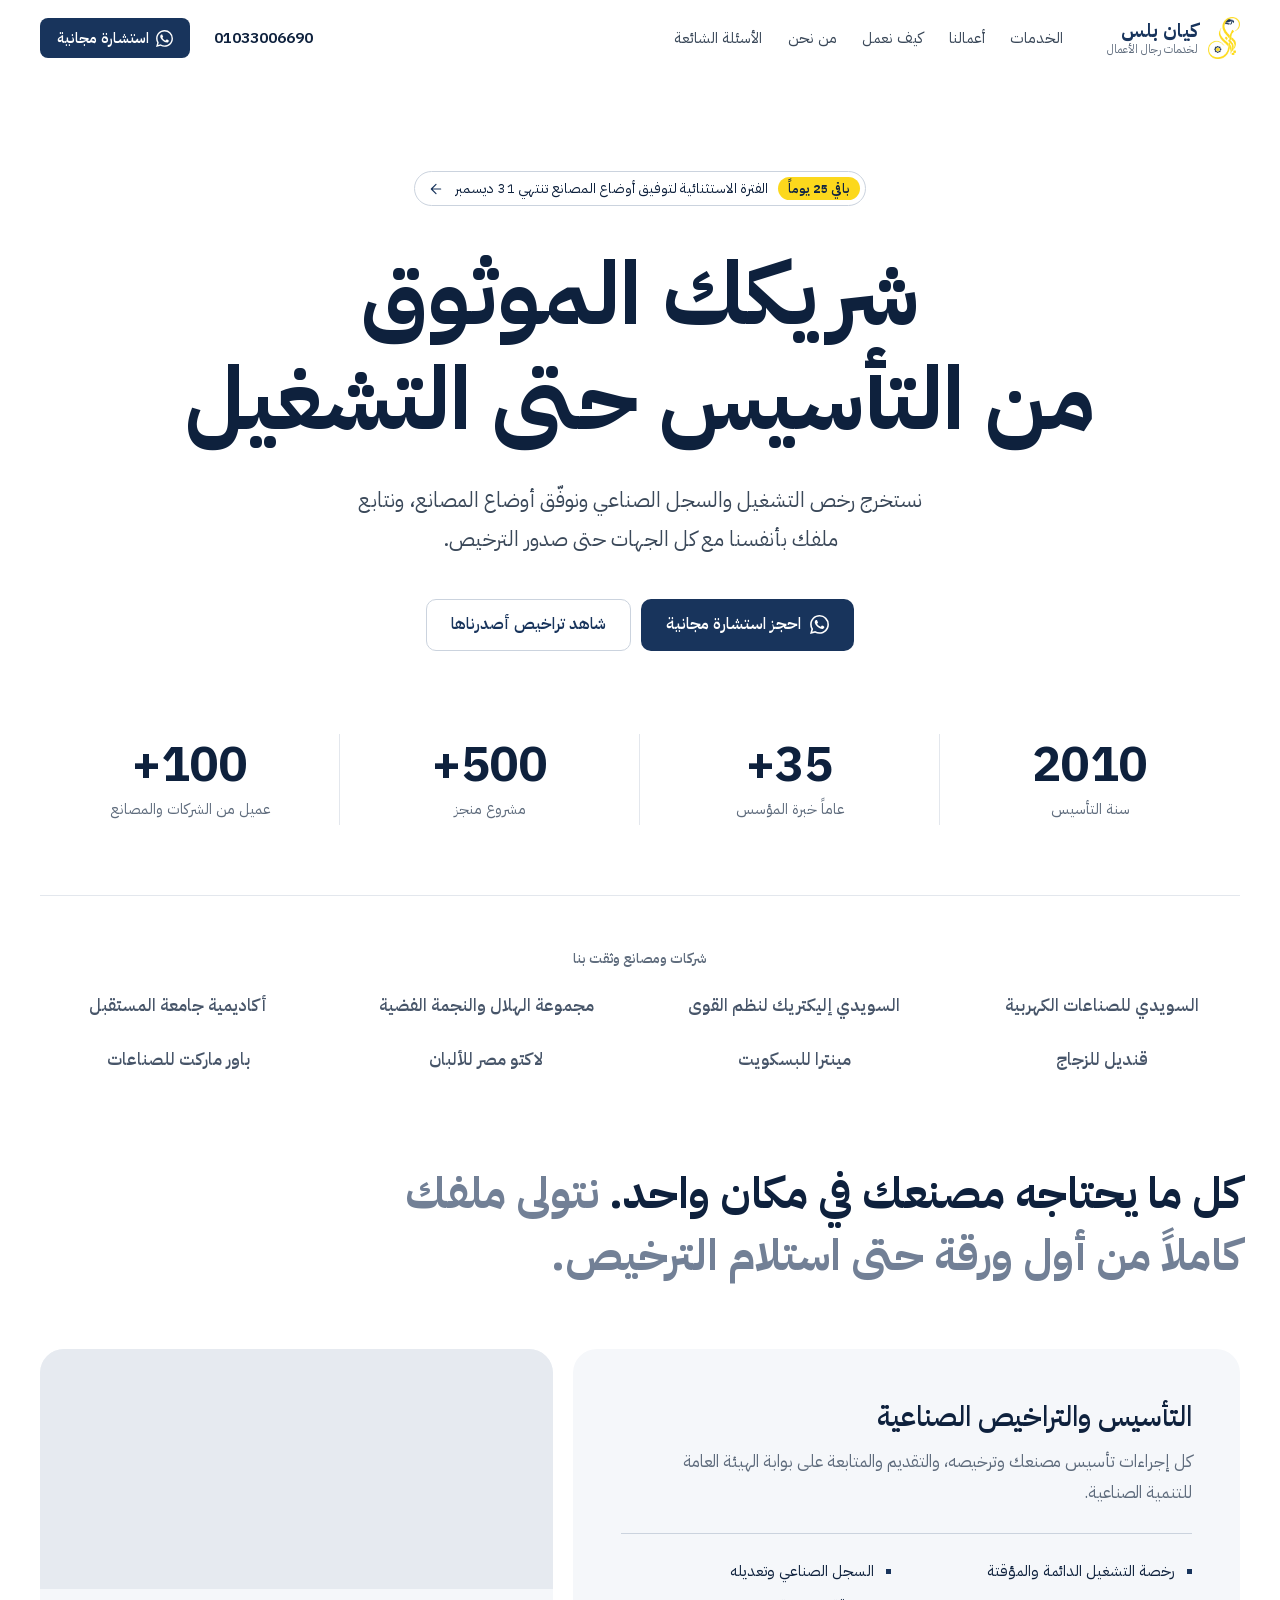
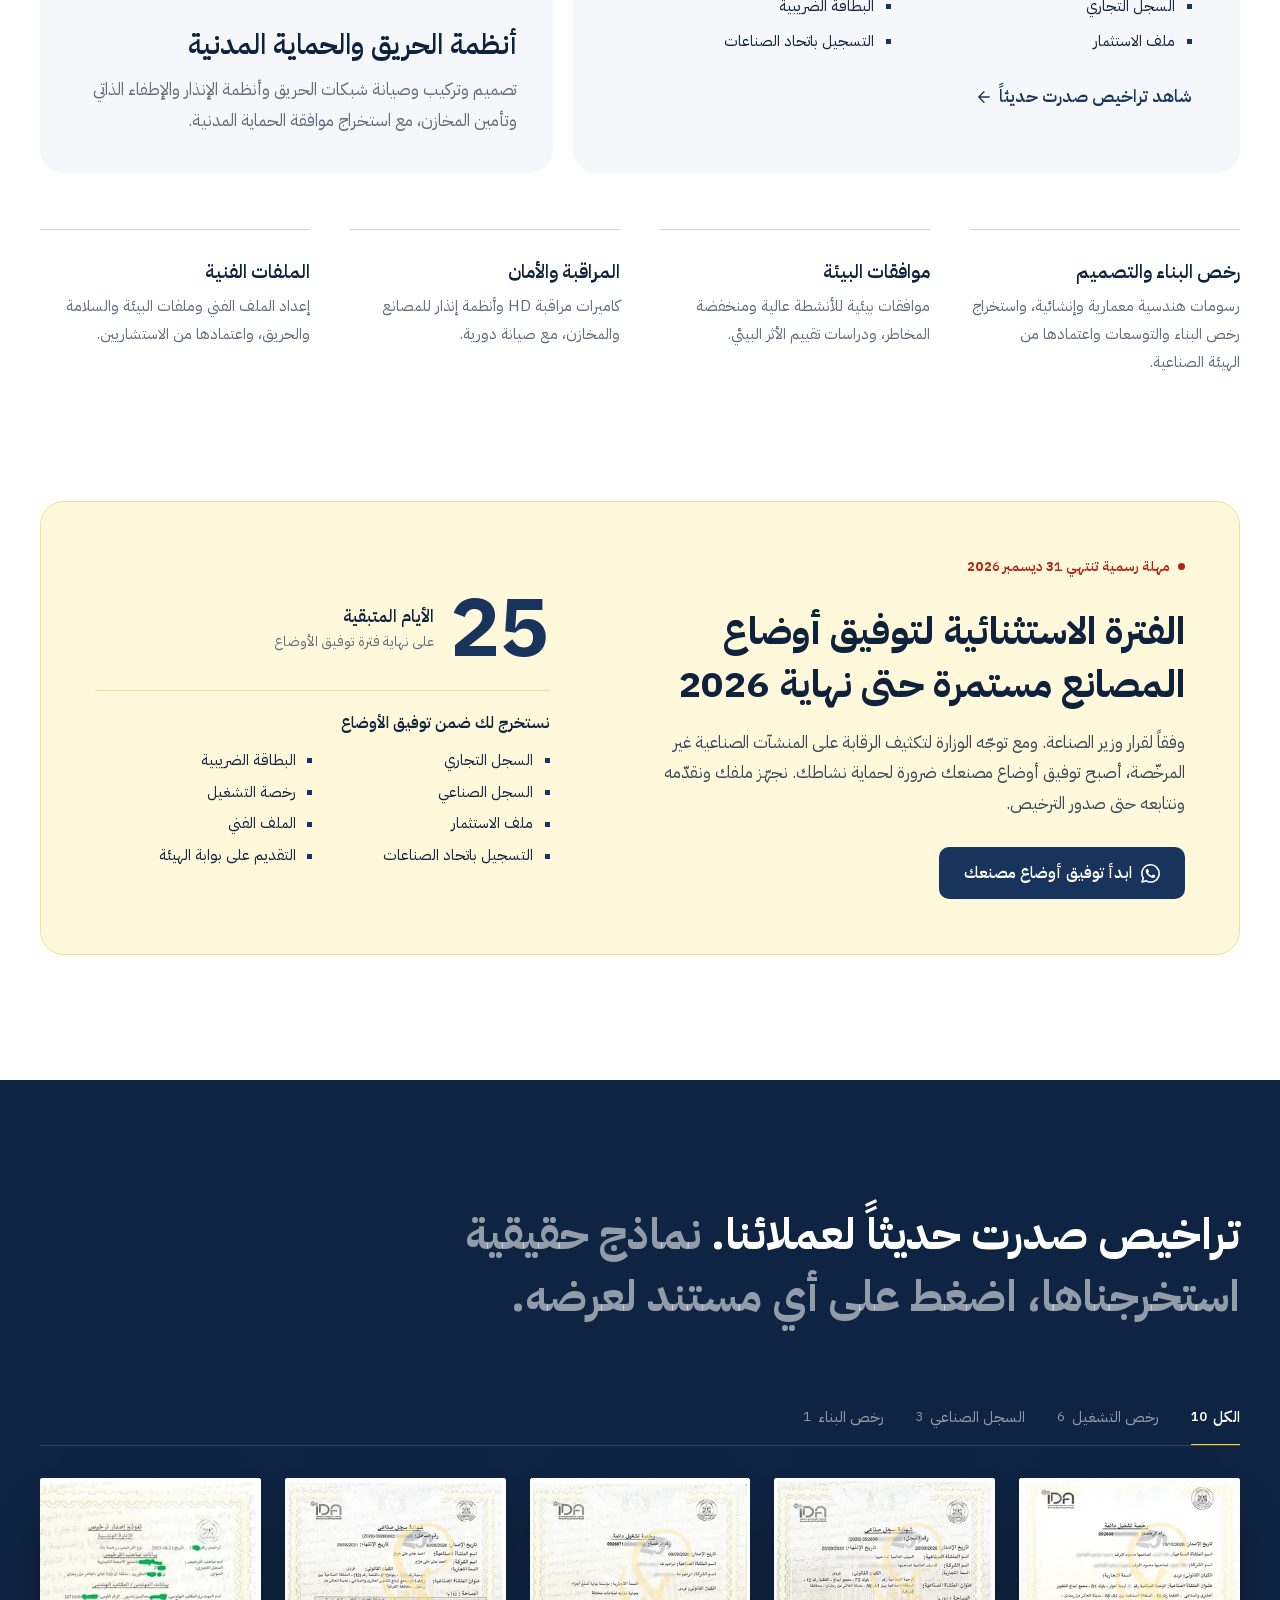
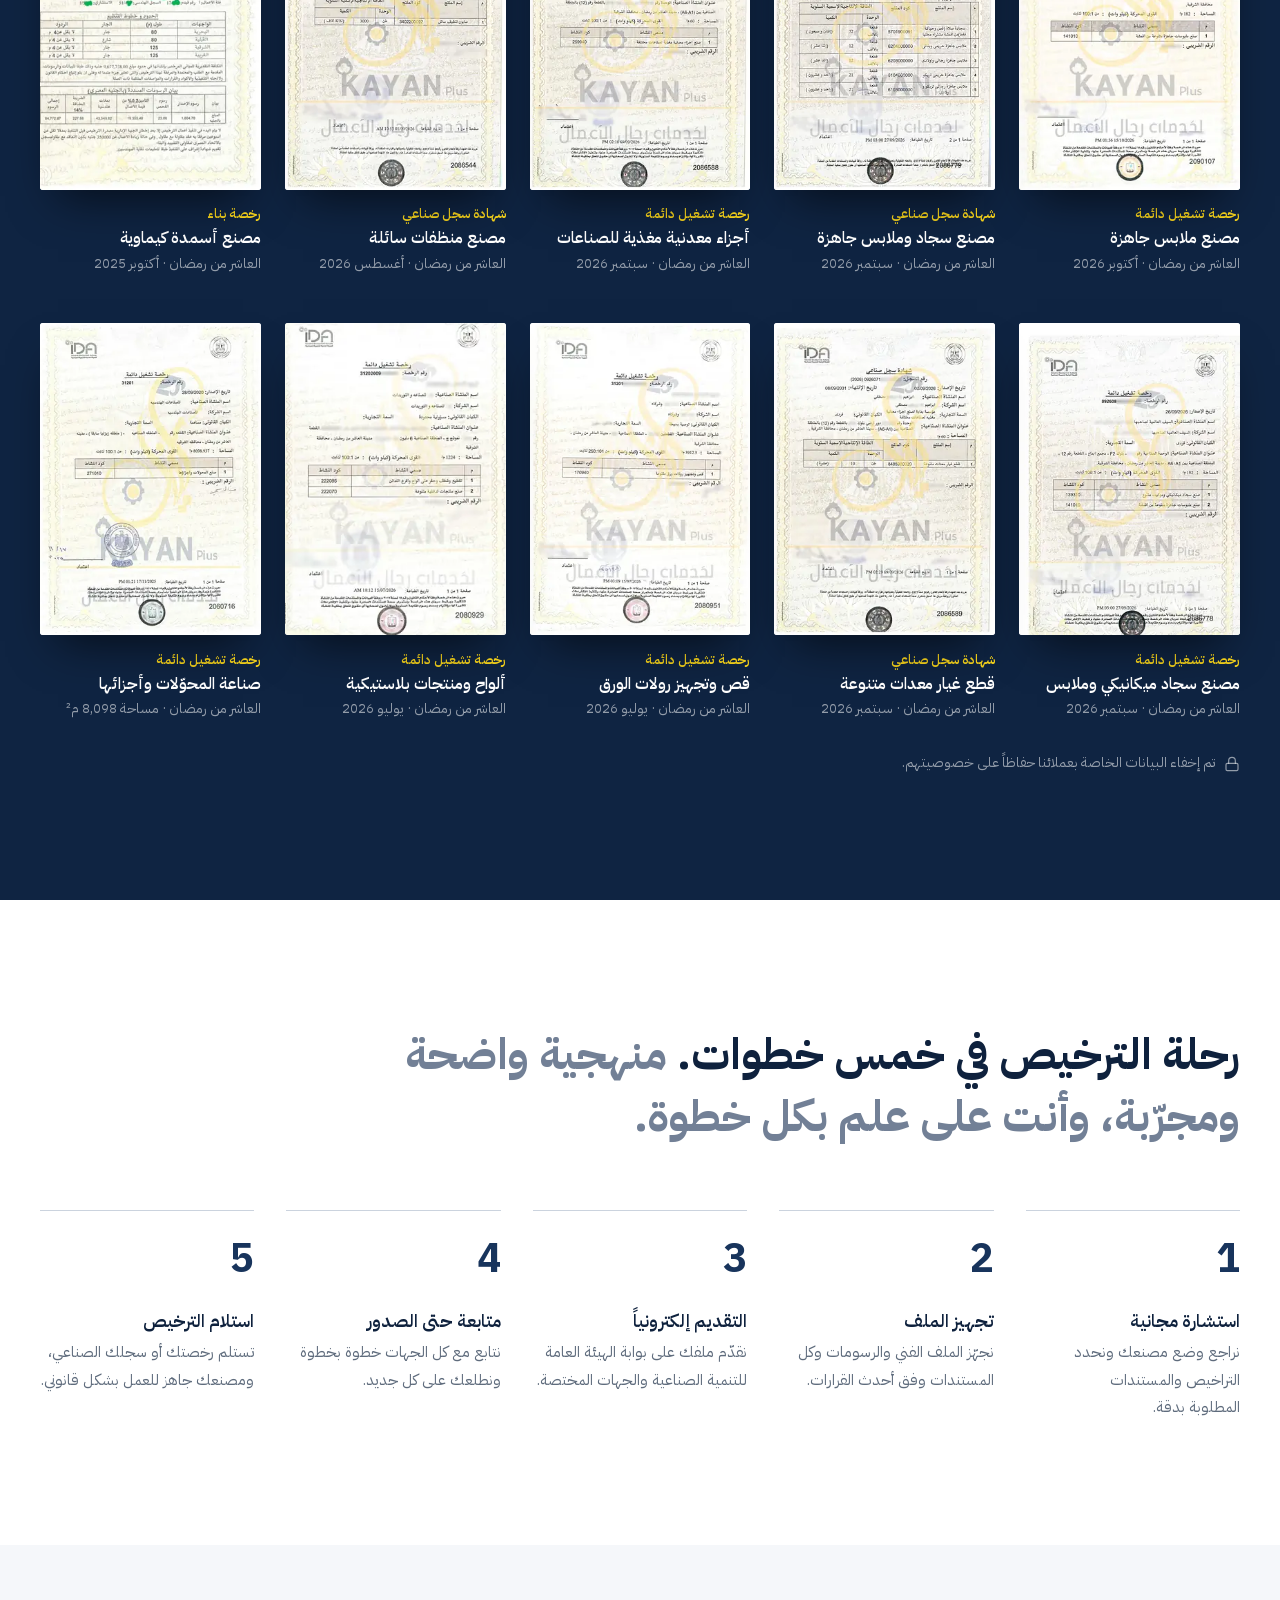
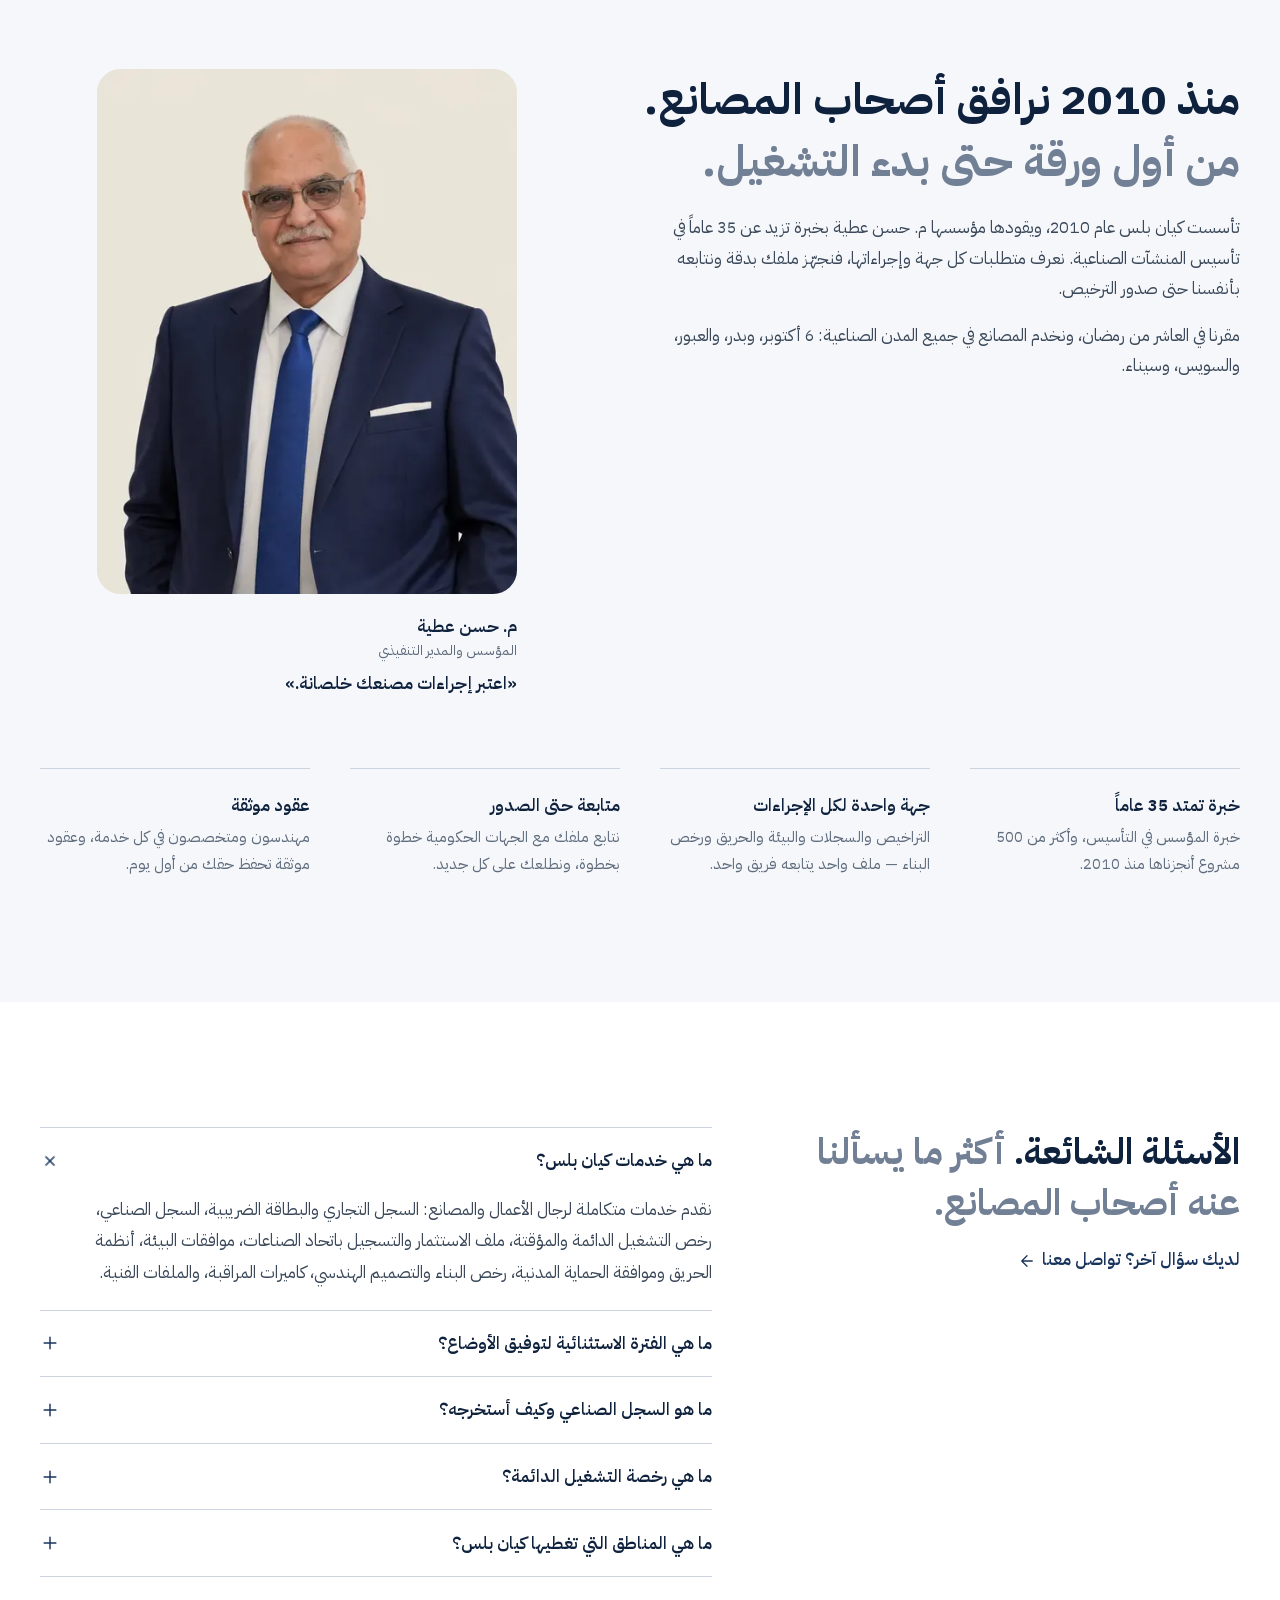
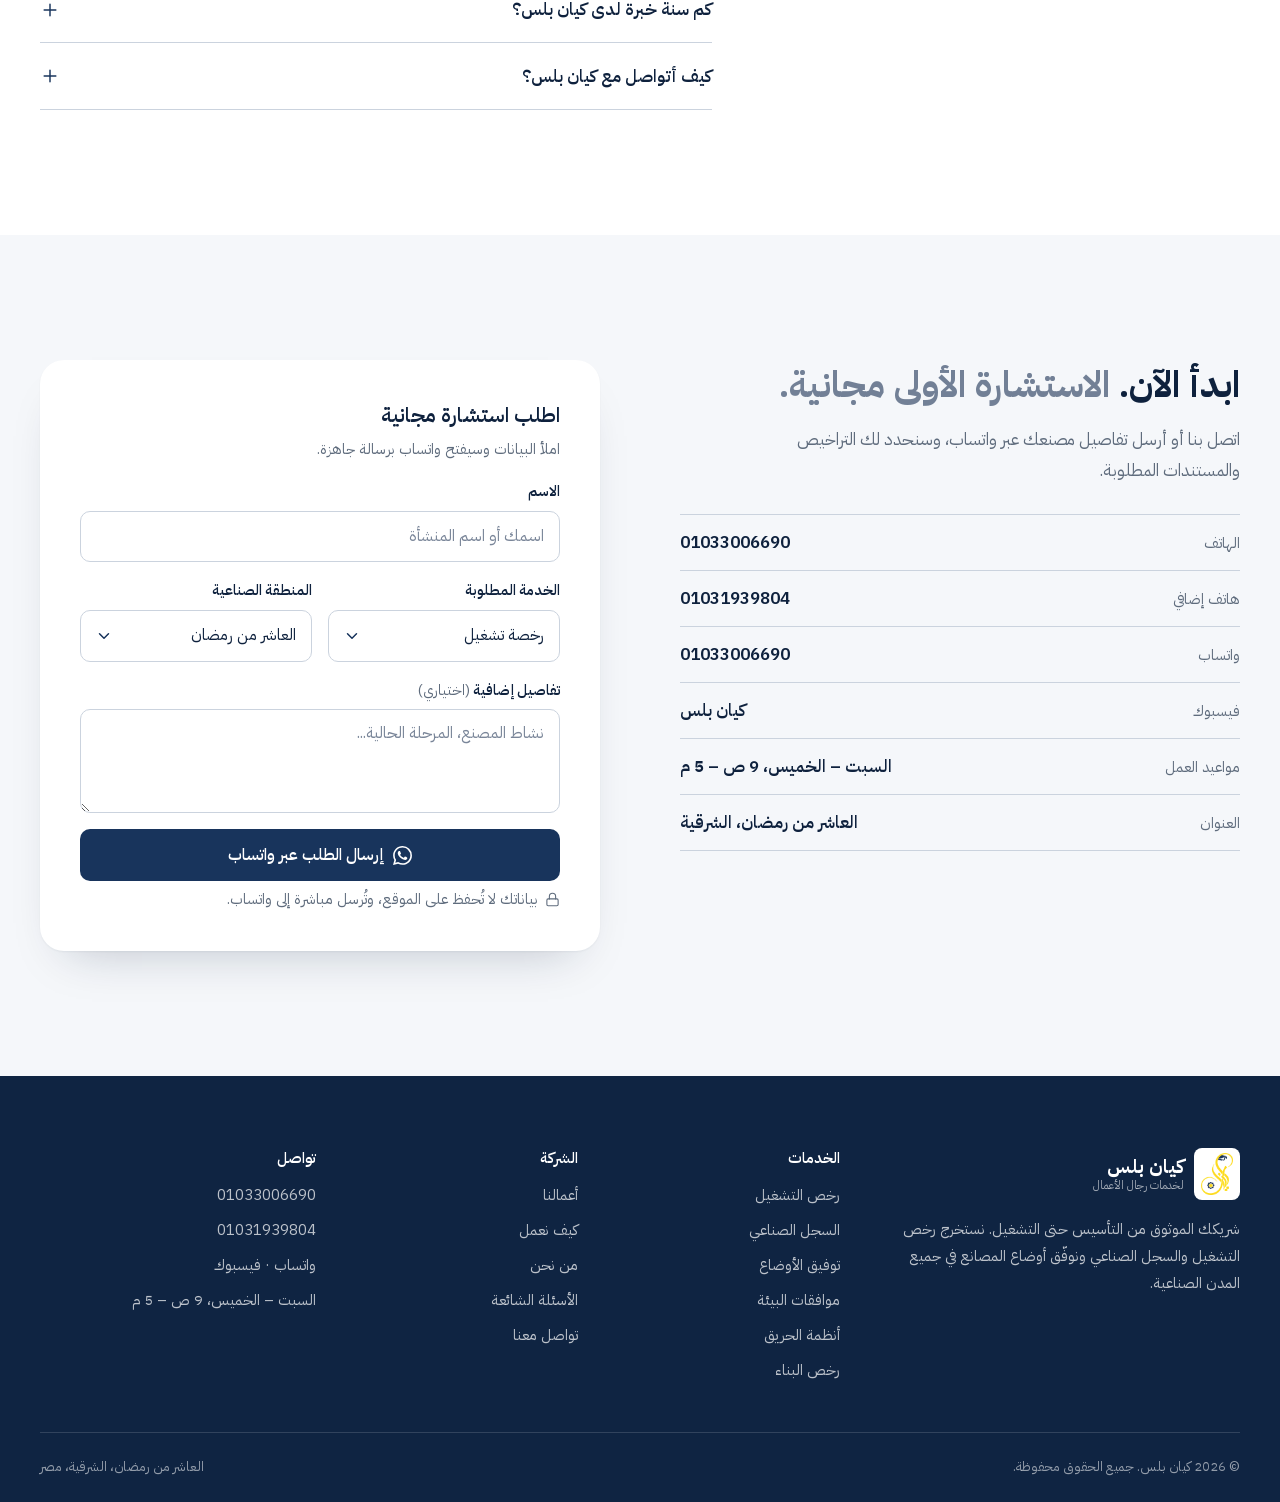
==== commit 3fbf12ad: "updates" ====
--- a/index.html
+++ b/index.html
@@ -8,8 +8,8 @@
     <meta name="keywords" content="كيان بلس, Kayan Plus, توفيق الأوضاع, توفيق أوضاع المصانع, رخصة تشغيل, رخصة تشغيل دائمة, رخصة تشغيل مؤقتة, السجل الصناعي, شهادة سجل صناعي, السجل التجاري, البطاقة الضريبية, ملف الاستثمار, اتحاد الصناعات, الهيئة العامة للتنمية الصناعية, بوابة الهيئة العامة للتنمية الصناعية, تراخيص صناعية, تأسيس مصانع, موافقات البيئة, تقييم الأثر البيئي, أنظمة الحريق, الحماية المدنية, رخص البناء, رسومات هندسية, كاميرات مراقبة, ملفات فنية, تعديل السجل الصناعي, توسعات صناعية, العاشر من رمضان, 6 أكتوبر, مدينة بدر, العبور, السويس, سيناء, مهندس حسن عطية, industrial licensing Egypt, factory operating license">
     <meta name="author" content="كيان بلس - Kayan Plus">
     <meta name="robots" content="index, follow, max-image-preview:large, max-snippet:-1, max-video-preview:-1">
-    <meta name="theme-color" content="#08111F">
-    <meta name="color-scheme" content="dark">
+    <meta name="theme-color" content="#FFFFFF">
+    <meta name="color-scheme" content="light">
     <meta name="geo.region" content="EG">
     <meta name="geo.placename" content="العاشر من رمضان">
     <meta name="geo.position" content="30.2977;31.7459">
@@ -35,8 +35,8 @@
     <link rel="icon" href="assets/img/brand/favicon-32.png" sizes="32x32" type="image/png">
     <link rel="icon" href="assets/img/brand/favicon-192.png" sizes="192x192" type="image/png">
     <link rel="apple-touch-icon" href="assets/img/brand/apple-touch-icon.png">
-    <link rel="preload" href="assets/fonts/cairo-arabic.woff2" as="font" type="font/woff2" crossorigin>
-    <link rel="preload" href="assets/fonts/cairo-latin.woff2" as="font" type="font/woff2" crossorigin>
+    <link rel="preload" href="assets/fonts/ibm-plex-sans-arabic-400.woff2" as="font" type="font/woff2" crossorigin>
+    <link rel="preload" href="assets/fonts/ibm-plex-sans-arabic-700.woff2" as="font" type="font/woff2" crossorigin>
 
     <script type="application/ld+json">
     {
@@ -120,60 +120,64 @@
         ]
     }
     </script>
-
     <script>
+        // After the "توفيق الأوضاع" deadline, hide the campaign blocks before the first paint.
         (function (root) {
-            root.classList.add('js');
-            // After the "توفيق الأوضاع" deadline, hide the campaign blocks before the first paint.
             if (Date.now() > Date.parse(root.dataset.campaignEnd)) root.classList.add('campaign-over');
-            // main.js marks the page ready. If it failed to load or run, show
-            // the content instead of leaving the reveal sections invisible.
-            addEventListener('load', function () {
-                if (!root.hasAttribute('data-ready')) root.classList.remove('js');
-            });
         })(document.documentElement);
     </script>
 
     <style>
         /* =====================================================================
-           Kayan Plus — "The Seal & The Document"
-           Navy + gold identity, inspired by official certificates.
+           Kayan Plus — premium corporate identity
+           Big confident type, two-tone section headings, a few rounded panels
+           and one dark "gallery" band for the real licences. No card grids,
+           icon tiles or decorative motion. Navy #18345C is the brand colour;
+           yellow #FCD81C is an accent (never text on white).
+           Mobile-first: base rules are the phone layout.
            ===================================================================== */
 
-        @font-face{font-family:Cairo;font-style:normal;font-weight:400 900;font-display:swap;src:url(assets/fonts/cairo-arabic.woff2) format("woff2");unicode-range:U+0600-06FF,U+0750-077F,U+0870-088E,U+0890-0891,U+0897-08E1,U+08E3-08FF,U+200C-200E,U+2010-2011,U+204F,U+2E41,U+FB50-FDFF,U+FE70-FE74,U+FE76-FEFC}
-        @font-face{font-family:Cairo;font-style:normal;font-weight:400 900;font-display:swap;src:url(assets/fonts/cairo-latin.woff2) format("woff2");unicode-range:U+0000-00FF,U+0131,U+0152-0153,U+02BB-02BC,U+02C6,U+02DA,U+02DC,U+0304,U+0308,U+0329,U+2000-206F,U+20AC,U+2122,U+2191,U+2193,U+2212,U+2215,U+FEFF,U+FFFD}
+        @font-face{font-family:"IBM Plex Sans Arabic";font-style:normal;font-weight:400;font-display:swap;src:url(assets/fonts/ibm-plex-sans-arabic-400.woff2) format("woff2")}
+        @font-face{font-family:"IBM Plex Sans Arabic";font-style:normal;font-weight:600;font-display:swap;src:url(assets/fonts/ibm-plex-sans-arabic-600.woff2) format("woff2")}
+        @font-face{font-family:"IBM Plex Sans Arabic";font-style:normal;font-weight:700;font-display:swap;src:url(assets/fonts/ibm-plex-sans-arabic-700.woff2) format("woff2")}
 
         :root{
-            --bg:#08111F;
-            --bg-soft:#0B1628;
-            --surface:#0F1D33;
-            --surface-2:#13243F;
-            --line:rgba(221,178,76,.13);
-            --line-2:rgba(221,178,76,.3);
-            --gold:#DDB24C;
-            --gold-2:#F0D48A;
-            --gold-3:#B4892B;
-            --gold-grad:linear-gradient(135deg,#F5DE98 0%,#DDB24C 48%,#B4892B 100%);
-            --ivory:#F6F0E3;
-            --ink:#F3F5F9;
-            --text:#BCC6D6;
-            --muted:#8C98AE;
-            --on-gold:#1B1405;
-            --radius:18px;
-            --radius-lg:26px;
-            --ease:cubic-bezier(.22,.8,.24,1);
-            --gutter:clamp(18px,4vw,32px);
-            --container:1240px;
-            --nav-h:76px;
-            --topbar-h:40px;
-        }
+            color-scheme:light;
+            --ink:#0E213D;
+            --navy:#18345C;
+            --navy-900:#0F2442;
+            --navy-600:#2D5585;
+            --navy-50:#EEF2F7;
+            --yellow:#FCD81C;
+            --tint:#FFF8DA;
+            --tint-line:#F0DF98;
+            --red:#B42318;
+            --text:#3A4859;
+            --muted:#5F6C7D;
+            --tone:#728096;
+            --line:#E3E7ED;
+            --line-2:#CBD3DE;
+            --bg:#FFFFFF;
+            --bg-soft:#F5F7FA;
+            --on-dark:rgba(255,255,255,.72);
+            --on-dark-2:rgba(255,255,255,.55);
+            --line-dark:rgba(255,255,255,.14);
+            --ease:cubic-bezier(.2,.7,.2,1);
+            --gutter:clamp(20px,5vw,40px);
+            --container:1200px;
+            --header-h:64px;
+            --radius:clamp(16px,1.2vw + 10px,24px);
+        }
+        @media (min-width:1024px){:root{--header-h:76px}}
 
         /* ---------- Base ---------- */
         *,*::before,*::after{box-sizing:border-box;margin:0;padding:0}
-        html{-webkit-text-size-adjust:100%;text-size-adjust:100%;scroll-behavior:smooth;scroll-padding-top:calc(var(--nav-h) + 12px);scrollbar-gutter:stable}
+        html{-webkit-text-size-adjust:100%;text-size-adjust:100%;scroll-behavior:smooth;scroll-padding-top:calc(var(--header-h) + 12px)}
         html:has(dialog[open]){overflow:hidden}
-        body{font-family:Cairo,system-ui,"Segoe UI",Tahoma,Arial,sans-serif;font-size:1rem;font-weight:500;line-height:1.9;color:var(--text);background:var(--bg);overflow-x:hidden;-webkit-font-smoothing:antialiased;-moz-osx-font-smoothing:grayscale}
-        h1,h2,h3{color:var(--ink);font-weight:800;line-height:1.3;text-wrap:balance}
+        body{font-family:"IBM Plex Sans Arabic",system-ui,"Segoe UI",Tahoma,Arial,sans-serif;font-size:1.0625rem;font-weight:400;line-height:1.8;color:var(--text);background:var(--bg);overflow-x:hidden;overflow-x:clip;font-synthesis:none;-webkit-font-smoothing:antialiased;-moz-osx-font-smoothing:grayscale;-webkit-tap-highlight-color:transparent}
+        h1,h2,h3{color:var(--ink);font-weight:700;line-height:1.35;text-wrap:balance}
+        h3{font-weight:600;line-height:1.5}
+        b,strong{font-weight:600}
         p{text-wrap:pretty}
         a{color:inherit;text-decoration:none}
         img,svg{display:block;max-width:100%}
@@ -181,473 +185,344 @@
         ul,ol{list-style:none}
         button,input,select,textarea{font:inherit;color:inherit}
         button{background:none;border:0;cursor:pointer}
-        em{font-style:normal}
-        ::selection{background:rgba(221,178,76,.32);color:#fff}
-        :focus-visible{outline:2px solid var(--gold-2);outline-offset:3px;border-radius:8px}
+        ::selection{background:var(--yellow);color:var(--navy-900)}
+        :focus-visible{outline:2px solid var(--navy-600);outline-offset:3px;border-radius:4px}
         [hidden],.campaign-over [data-campaign]{display:none!important}
-        :root.campaign-over{--topbar-h:0px}
 
         .sprite{position:absolute;width:0;height:0;overflow:hidden}
-        .i{width:1.25em;height:1.25em;flex:none;fill:none;stroke:currentColor;stroke-width:1.8;stroke-linecap:round;stroke-linejoin:round}
+        .i{width:1.25em;height:1.25em;flex:none;fill:none;stroke:currentColor;stroke-width:1.75;stroke-linecap:round;stroke-linejoin:round}
         .container{width:min(100% - 2 * var(--gutter),var(--container));margin-inline:auto}
-        .skip-link{position:fixed;top:-80px;inset-inline-start:16px;z-index:200;padding:.7rem 1.2rem;border-radius:12px;background:var(--gold);color:var(--on-gold);font-weight:800;transition:top .3s}
+        .skip-link{position:fixed;top:-80px;inset-inline-start:16px;z-index:200;padding:.7rem 1.2rem;border-radius:8px;background:var(--navy);color:#fff;font-weight:600;transition:top .3s}
         .skip-link:focus{top:16px}
-        .gold-text{background:linear-gradient(100deg,var(--gold-2) 0%,var(--gold) 45%,var(--gold-3) 100%);-webkit-background-clip:text;background-clip:text;color:transparent}
         .ltr{direction:ltr;unicode-bidi:isolate;display:inline-block}
+        .lg-only{display:none}
+        @media (min-width:768px){.lg-only{display:inline}.sm-only{display:none}}
 
         /* ---------- Buttons ---------- */
-        .btn{--h:54px;position:relative;isolation:isolate;overflow:hidden;display:inline-flex;align-items:center;justify-content:center;gap:.6rem;min-height:var(--h);padding:0 1.7rem;border-radius:14px;font-weight:800;font-size:1rem;line-height:1.2;white-space:nowrap;transition:transform .35s var(--ease),box-shadow .35s var(--ease),background-color .3s,border-color .3s,color .3s}
-        .btn .i{width:20px;height:20px}
-        .btn-gold{color:var(--on-gold);background:var(--gold-grad);box-shadow:0 12px 30px -12px rgba(221,178,76,.6),inset 0 1px 0 rgba(255,255,255,.45)}
-        .btn-gold::after{content:"";position:absolute;inset:0;z-index:-1;background:linear-gradient(110deg,transparent 30%,rgba(255,255,255,.55) 50%,transparent 70%);transform:translateX(110%);transition:transform .9s var(--ease)}
-        .btn-ghost{color:var(--ink);background:rgba(255,255,255,.03);border:1px solid var(--line-2)}
-        .btn-wa{color:#04210F;background:linear-gradient(135deg,#5BE596,#25D366 55%,#1DAF56);box-shadow:0 12px 30px -14px rgba(37,211,102,.6)}
-        .btn-sm{--h:44px;padding:0 1.15rem;font-size:.92rem;border-radius:12px}
+        .btn{--h:52px;display:inline-flex;align-items:center;justify-content:center;gap:.55rem;min-height:var(--h);padding:0 1.5rem;border-radius:10px;border:1px solid transparent;font-size:1rem;font-weight:600;line-height:1.2;white-space:nowrap;transition:background-color .2s,border-color .2s,color .2s,transform .2s var(--ease)}
+        .btn:active{transform:translateY(1px)}
+        .btn .i{width:19px;height:19px}
+        .btn-primary{background:var(--navy);color:#fff}
+        .btn-primary:hover{background:var(--navy-900)}
+        .btn-secondary{background:#fff;color:var(--navy);border-color:var(--line-2)}
+        .btn-secondary:hover{border-color:var(--navy)}
+        .btn-sm{--h:40px;padding:0 1rem;border-radius:8px;font-size:.9375rem;gap:.45rem}
+        .btn-sm .i{width:17px;height:17px}
         .btn-block{width:100%}
+        .text-link{display:inline-flex;align-items:center;gap:.4rem;color:var(--navy);font-weight:600}
+        .text-link .i{width:18px;height:18px;transition:transform .25s var(--ease)}
+        .text-link:hover{text-decoration:underline;text-underline-offset:6px;text-decoration-thickness:1px}
+        .text-link:hover .i{transform:translateX(-3px)}
+
+        /* ---------- Header ---------- */
+        .hdr{position:sticky;top:0;z-index:50;background:#fff;border-bottom:1px solid transparent;transition:border-color .2s}
+        .hdr.is-scrolled{border-bottom-color:var(--line)}
+        .hdr-in{height:var(--header-h);display:flex;align-items:center;gap:2rem}
+        .brand{display:flex;align-items:center;gap:.6rem;flex:none}
+        .brand img{width:28px;height:37px}
+        .brand-text{display:flex;flex-direction:column;line-height:1.25}
+        .brand-text b{font-size:1.125rem;font-weight:700;color:var(--navy)}
+        .brand-text small{font-size:.72rem;color:var(--muted)}
+        .hdr-nav{display:none}
+        .hdr-nav a{display:block;padding:.45rem .75rem;font-size:.9688rem;color:var(--text);transition:color .2s}
+        .hdr-nav a:hover{color:var(--ink)}
+        .hdr-nav a[aria-current="true"]{color:var(--ink);font-weight:600}
+        .hdr-actions{display:flex;align-items:center;gap:.5rem;margin-inline-start:auto}
+        .hdr-phone{display:none;font-weight:600;color:var(--ink);font-size:.9688rem}
+        .burger{width:44px;height:44px;display:grid;place-items:center;margin-inline-end:-10px;color:var(--ink)}
+        .burger .i{width:24px;height:24px}
+        @media (min-width:1024px){
+            .brand img{width:32px;height:42px}
+            .brand-text b{font-size:1.2rem}
+            .hdr-nav{display:flex;gap:.1rem}
+            .burger{display:none}
+            .hdr-actions{gap:1.5rem}
+        }
+        @media (min-width:1200px){.hdr-phone{display:block}}
+
+        /* ---------- Mobile menu (dialog) ---------- */
+        .mmenu{width:100%;max-width:none;height:100%;max-height:none;margin:0;border:0;padding:0 var(--gutter) calc(20px + env(safe-area-inset-bottom));background:#fff;color:var(--ink);overscroll-behavior:contain}
+        .mmenu[open]{display:flex;flex-direction:column;animation:fadeIn .2s var(--ease)}
+        .mmenu::backdrop{background:rgba(14,33,61,.4)}
+        .mmenu-head{height:var(--header-h);flex:none;display:flex;align-items:center;justify-content:space-between;border-bottom:1px solid var(--line)}
+        .icon-btn{width:44px;height:44px;display:grid;place-items:center;color:var(--ink)}
+        .icon-btn .i{width:24px;height:24px}
+        .mmenu .icon-btn{margin-inline-end:-10px}
+        .mmenu-links a{display:flex;align-items:center;justify-content:space-between;padding:1rem 0;border-bottom:1px solid var(--line);font-size:1.25rem;font-weight:600}
+        .mmenu-links .i{width:18px;height:18px;color:var(--muted)}
+        .mmenu-cta{margin-top:auto;padding-top:1.5rem;display:grid;gap:.6rem}
+
+        /* ---------- Hero ---------- */
+        .hero{padding-block:clamp(2.75rem,1.5rem + 5.5vw,7rem) clamp(2.5rem,2rem + 3vw,4.5rem);text-align:center}
+        .announce{display:inline-flex;align-items:center;gap:.65rem;max-width:100%;margin-bottom:clamp(1.5rem,1.2rem + 1.4vw,2.5rem);padding:.3rem .35rem .3rem .85rem;border:1px solid var(--line-2);border-radius:999px;color:var(--ink);font-size:.875rem;line-height:1.5;transition:border-color .2s}
+        .announce:hover{border-color:var(--navy)}
+        .announce-tag{flex:none;padding:.1rem .65rem;border-radius:999px;background:var(--yellow);color:var(--navy-900);font-size:.8125rem;font-weight:600}
+        .announce-text{min-width:0;overflow:hidden;white-space:nowrap;text-overflow:ellipsis}
+        .announce .i{width:16px;height:16px;color:var(--navy)}
+        .hero h1{margin-inline:auto;font-size:clamp(2.625rem,1.35rem + 5.6vw,5.5rem);line-height:1.2}
+        .hero h1 span{display:block}
+        .hero-lead{max-width:38rem;margin:clamp(1.1rem,.9rem + 1vw,1.75rem) auto 0;font-size:clamp(1.0625rem,1rem + .45vw,1.3125rem);line-height:1.85}
+        .hero-cta{display:grid;gap:.65rem;margin-top:clamp(1.75rem,1.4rem + 1.4vw,2.5rem)}
+        .facts{display:grid;grid-template-columns:1fr 1fr;margin-top:clamp(2.75rem,2rem + 4vw,5.5rem)}
+        .facts li{padding:1.1rem .5rem}
+        .facts li:nth-child(even){border-inline-start:1px solid var(--line)}
+        .facts li:nth-child(n+3){border-top:1px solid var(--line)}
+        .facts b{display:block;font-size:clamp(2rem,1.5rem + 1.9vw,3.25rem);font-weight:700;line-height:1.15;color:var(--ink);font-variant-numeric:tabular-nums}
+        .facts li>span{display:block;margin-top:.3rem;color:var(--muted);font-size:.9375rem;line-height:1.5}
+        @media (min-width:600px){.hero-cta{display:flex;justify-content:center}}
+        @media (min-width:960px){
+            .facts{grid-template-columns:repeat(4,minmax(0,1fr))}
+            .facts li{padding:.25rem 1rem}
+            .facts li+li{border-inline-start:1px solid var(--line)}
+            .facts li:nth-child(n+3){border-top:0}
+        }
+
+        /* ---------- Clients strip ---------- */
+        .clients-band{padding-bottom:clamp(3.5rem,2.5rem + 4vw,6rem);text-align:center}
+        .clients-band .container{padding-top:clamp(2.25rem,1.75rem + 2vw,3.25rem);border-top:1px solid var(--line)}
+        .clients-band h2{margin-bottom:1.5rem;color:var(--muted);font-size:.875rem;font-weight:600;line-height:1.5}
+        .clients{display:grid;grid-template-columns:1fr 1fr;gap:1.1rem 1rem}
+        .clients li{color:#475569;font-size:.9688rem;font-weight:600;line-height:1.5}
+        @media (min-width:960px){
+            .clients{grid-template-columns:repeat(4,minmax(0,1fr));gap:1.75rem 2rem}
+            .clients li{font-size:1.0625rem}
+        }
+
+        /* ---------- Sections ---------- */
+        .section{padding-block:clamp(4.5rem,3rem + 6vw,8rem)}
+        .section--soft{background:var(--bg-soft)}
+        .section--flush-top{padding-top:0}
+        .sh{max-width:54rem;margin-bottom:clamp(2.25rem,1.5rem + 3vw,4rem)}
+        .sh h2{font-size:clamp(1.625rem,1.2rem + 1.9vw,2.75rem);line-height:1.42;text-wrap:pretty}
+        .sh h2 span{color:var(--tone)}
+        .dots li{position:relative;padding-inline-start:1.05rem;color:var(--ink);font-size:.9688rem;line-height:1.7}
+        .dots li::before{content:"";position:absolute;inset-inline-start:0;top:.72em;width:5px;height:5px;background:var(--navy)}
+
+        /* ---------- Services ---------- */
+        .svc-feature{display:grid;gap:16px;margin-bottom:clamp(2.5rem,2rem + 2vw,3.5rem)}
+        .panel{border-radius:var(--radius);background:var(--bg-soft);overflow:hidden}
+        .panel h3{margin-bottom:.6rem;font-size:clamp(1.3rem,1.1rem + .8vw,1.75rem);line-height:1.45}
+        .panel p{color:var(--muted)}
+        .panel--core{padding:clamp(1.6rem,1rem + 2.6vw,3rem)}
+        .panel--core .dots{display:grid;gap:.55rem 2rem;margin-top:1.5rem;padding-top:1.5rem;border-top:1px solid var(--line-2)}
+        .panel--core .text-link{margin-top:1.75rem}
+        .panel--photo{display:flex;flex-direction:column}
+        .panel--photo img{width:100%;aspect-ratio:16/10;object-fit:cover;object-position:center bottom;background:#E6EAF0}
+        .panel-body{padding:clamp(1.5rem,1rem + 2vw,2.25rem)}
+        .svc{padding-block:1.6rem;border-top:1px solid var(--line-2)}
+        .svc h3{margin-bottom:.4rem;font-size:1.1875rem}
+        .svc p{color:var(--muted);font-size:.9688rem;line-height:1.8}
+        @media (min-width:600px){
+            .panel--core .dots{grid-template-columns:1fr 1fr}
+            .svc-grid{display:grid;grid-template-columns:repeat(2,minmax(0,1fr));column-gap:2.5rem}
+        }
+        @media (min-width:960px){
+            .svc-feature{grid-template-columns:minmax(0,1.3fr) minmax(0,1fr);gap:20px}
+            .panel--photo img{flex:1 1 0;min-height:240px;aspect-ratio:auto}
+        }
+        @media (min-width:1024px){
+            .svc-grid{grid-template-columns:repeat(4,minmax(0,1fr));column-gap:2.5rem}
+            .svc{padding-block:1.75rem 0}
+        }
+
+        /* ---------- Campaign: status reconciliation ---------- */
+        .campaign{display:grid;gap:2.25rem;padding:clamp(1.6rem,1rem + 3vw,3.5rem);border-radius:var(--radius);background:var(--tint);border:1px solid var(--tint-line)}
+        .kicker{display:flex;align-items:center;gap:.5rem;margin-bottom:.9rem;color:var(--red);font-size:.875rem;font-weight:600;line-height:1.5}
+        .kicker::before{content:"";width:7px;height:7px;border-radius:50%;background:currentColor;flex:none}
+        .campaign h2{margin-bottom:1rem;font-size:clamp(1.625rem,1.3rem + 1.5vw,2.375rem);line-height:1.4}
+        .campaign-main>p{max-width:34rem;margin-bottom:1.75rem}
+        .days{display:flex;align-items:center;gap:1rem;padding-bottom:1.25rem;margin-bottom:1.25rem;border-bottom:1px solid var(--tint-line)}
+        .days b{font-size:clamp(3.5rem,2.6rem + 3.2vw,5.5rem);font-weight:700;line-height:1;color:var(--navy);font-variant-numeric:tabular-nums}
+        .days span{color:var(--ink);font-weight:600;line-height:1.55}
+        .days small{display:block;color:var(--muted);font-size:.875rem;font-weight:400}
+        .campaign-side h3{margin-bottom:.75rem;font-size:1rem}
+        .campaign-side .dots{display:grid;grid-template-columns:1fr 1fr;gap:.35rem 1.25rem}
+        @media (max-width:599px){.campaign .btn{width:100%}}
+        @media (max-width:360px){.campaign-side .dots{grid-template-columns:1fr}}
+        @media (min-width:960px){.campaign{grid-template-columns:minmax(0,1.1fr) minmax(0,.9fr);gap:5rem;align-items:center}}
+
+        /* ---------- Work: issued documents (dark gallery) ---------- */
+        .work{background:var(--navy-900);color:var(--on-dark)}
+        .work :focus-visible{outline-color:var(--yellow)}
+        .work .sh h2{color:#fff}
+        .work .sh h2 span{color:var(--on-dark-2)}
+        .tabs{display:flex;gap:1.5rem;margin:0 calc(-1 * var(--gutter)) 2rem;padding-inline:var(--gutter);border-bottom:1px solid var(--line-dark);overflow-x:auto;scrollbar-width:none}
+        .tabs::-webkit-scrollbar{display:none}
+        .filter{flex:none;display:inline-flex;align-items:center;gap:.4rem;padding:.8rem 0;margin-bottom:-1px;border-bottom:2px solid transparent;color:var(--on-dark-2);font-size:.9688rem;white-space:nowrap;transition:color .2s,border-color .2s}
+        .filter span{font-size:.8125rem;font-variant-numeric:tabular-nums}
+        .filter:hover{color:#fff}
+        .filter[aria-pressed="true"]{color:#fff;font-weight:600;border-bottom-color:var(--yellow)}
+        .docs{display:flex;gap:16px;margin-inline:calc(-1 * var(--gutter));padding:4px var(--gutter) 14px;overflow-x:auto;scroll-snap-type:x mandatory;scroll-padding-inline:var(--gutter);overscroll-behavior-x:contain;scrollbar-width:thin;scrollbar-color:rgba(255,255,255,.25) transparent}
+        .doc{flex:0 0 clamp(188px,54vw,240px);display:flex;flex-direction:column;gap:.9rem;scroll-snap-align:start;animation:fadeIn .3s var(--ease) both}
+        .doc-open{position:relative;display:block;width:100%;aspect-ratio:1/1.414;overflow:hidden;border-radius:3px;background:#fff;box-shadow:0 24px 44px -18px rgba(0,0,0,.65);transition:transform .3s var(--ease)}
+        .doc-open img{width:100%;height:100%;object-fit:cover;object-position:top}
+        .doc-open::after{content:"";position:absolute;inset:0;background:rgba(11,27,51,.66);opacity:0;transition:opacity .2s}
+        .doc-zoom{position:absolute;inset:0;z-index:1;display:flex;align-items:center;justify-content:center;gap:.4rem;color:#fff;font-size:.9rem;font-weight:600;opacity:0;transition:opacity .2s}
+        .doc-zoom .i{width:18px;height:18px}
+        .doc-open:focus-visible::after,.doc-open:focus-visible .doc-zoom{opacity:1}
         @media (hover:hover){
-            .btn-gold:hover{transform:translateY(-2px);box-shadow:0 18px 40px -14px rgba(221,178,76,.75),inset 0 1px 0 rgba(255,255,255,.45)}
-            .btn-gold:hover::after{transform:translateX(-110%)}
-            .btn-ghost:hover{transform:translateY(-2px);border-color:var(--gold);background:rgba(221,178,76,.08)}
-            .btn-wa:hover{transform:translateY(-2px);box-shadow:0 18px 40px -14px rgba(37,211,102,.75)}
-        }
-
-        /* ---------- Header ---------- */
-        .site-header{position:fixed;top:0;inset-inline:0;z-index:50;transition:transform .5s var(--ease)}
-        .site-header.is-scrolled{transform:translateY(calc(-1 * var(--topbar-h)))}
-        .topbar{height:var(--topbar-h);display:flex;align-items:center;justify-content:center;background:linear-gradient(90deg,#A97F25,#E6C467 50%,#A97F25);color:var(--on-gold);font-size:.88rem;font-weight:700}
-        .topbar a{display:flex;align-items:center;gap:.6rem;max-width:100%;padding-inline:16px;white-space:nowrap}
-        .topbar b{font-weight:900}
-        .topbar .i{width:16px;height:16px;stroke-width:2.4}
-        .topbar-cta{display:inline-flex;align-items:center;gap:.3rem;padding:.1rem .6rem;border-radius:999px;background:rgba(27,20,5,.12)}
-        .live-dot{position:relative;width:8px;height:8px;border-radius:50%;background:#8A1C0E;flex:none}
-        .live-dot::after{content:"";position:absolute;inset:0;border-radius:50%;background:#8A1C0E;animation:ping 1.8s var(--ease) infinite}
-        .tb-short{display:none}
-        .nav-wrap{border-bottom:1px solid transparent;transition:background-color .4s,border-color .4s,box-shadow .4s}
-        .site-header.is-scrolled .nav-wrap{background:rgba(8,17,31,.95);border-bottom-color:var(--line);box-shadow:0 14px 34px -24px rgba(0,0,0,.9)}
-        .nav{height:var(--nav-h);display:flex;align-items:center;justify-content:space-between;gap:1.25rem}
-        .brand{display:flex;align-items:center;gap:.7rem;flex:none}
-        .brand img{width:34px;height:44px}
-        .brand-text{display:flex;flex-direction:column;line-height:1.2}
-        .brand-text b{font-size:1.28rem;font-weight:900;color:var(--ink)}
-        .brand-text b span{color:var(--gold)}
-        .brand-text small{font-size:.72rem;font-weight:600;color:var(--muted)}
-        .nav-links{display:flex;gap:.2rem}
-        .nav-links a{position:relative;display:block;padding:.5rem .85rem;border-radius:10px;font-size:.95rem;font-weight:700;color:var(--text);transition:color .3s}
-        .nav-links a::after{content:"";position:absolute;inset-inline:.85rem;bottom:.2rem;height:2px;border-radius:2px;background:var(--gold);transform:scaleX(0);transition:transform .35s var(--ease)}
-        .nav-links a:hover,.nav-links a[aria-current="true"]{color:var(--ink)}
-        .nav-links a:hover::after,.nav-links a[aria-current="true"]::after{transform:scaleX(1)}
-        .nav-actions{display:flex;align-items:center;gap:.9rem}
-        .nav-phone{display:flex;align-items:center;gap:.5rem;font-weight:800;color:var(--ink);font-size:.95rem}
-        .nav-phone .i{color:var(--gold);width:18px;height:18px}
-        .burger{display:none;width:46px;height:46px;border-radius:12px;border:1px solid var(--line-2);flex-direction:column;align-items:center;justify-content:center;gap:5px}
-        .burger span{width:20px;height:2px;border-radius:2px;background:var(--ink)}
+            .doc-open:hover{transform:translateY(-4px)}
+            .doc-open:hover::after,.doc-open:hover .doc-zoom{opacity:1}
+        }
+        .doc-type{color:var(--yellow);font-size:.8125rem;font-weight:600;line-height:1.5}
+        .doc h3{margin-block:.15rem;color:#fff;font-size:1rem;line-height:1.5}
+        .doc h3+p{color:var(--on-dark-2);font-size:.875rem;line-height:1.6}
+        .work-note{display:flex;align-items:center;gap:.5rem;margin-top:2rem;color:var(--on-dark-2);font-size:.875rem;line-height:1.6}
+        .work-note .i{width:16px;height:16px}
+        @media (min-width:768px){.tabs{gap:2rem;margin-inline:0;padding-inline:0}}
+        @media (min-width:1100px){
+            .docs{display:grid;grid-template-columns:repeat(5,minmax(0,1fr));gap:3rem 1.5rem;margin-inline:0;padding:0;overflow:visible}
+        }
+
+        /* ---------- Process ---------- */
+        .step{display:grid;grid-template-columns:2.75rem minmax(0,1fr);padding-block:1.4rem;border-top:1px solid var(--line-2)}
+        .step:last-child{border-bottom:1px solid var(--line-2)}
+        .step-n{grid-row:span 2;color:var(--navy);font-size:1.375rem;font-weight:700;line-height:1.3;font-variant-numeric:tabular-nums}
+        .step h3{margin-bottom:.25rem;font-size:1.125rem}
+        .step p{color:var(--muted);font-size:.9688rem;line-height:1.75}
+        @media (min-width:960px){
+            .steps{display:grid;grid-template-columns:repeat(5,minmax(0,1fr));gap:2rem}
+            .step{display:block;padding-block:1.75rem 0}
+            .step:last-child{border-bottom:0}
+            .step-n{display:block;margin-bottom:1.75rem;font-size:2.5rem;line-height:1}
+        }
+
+        /* ---------- About ---------- */
+        .about{display:grid;gap:2rem}
+        .about h2{margin-bottom:1.25rem;font-size:clamp(1.625rem,1.2rem + 1.9vw,2.75rem);line-height:1.42}
+        .about h2 span{color:var(--tone)}
+        .about-text p{max-width:38rem}
+        .about-text p+p{margin-top:1rem}
+        .founder{display:grid;grid-template-columns:96px minmax(0,1fr);gap:1.1rem;align-items:center;padding-top:1.75rem;border-top:1px solid var(--line-2)}
+        .founder img{width:96px;aspect-ratio:4/5;object-fit:cover;object-position:top;border-radius:10px;background:#E6EAF0}
+        .founder b{display:block;color:var(--ink);font-size:1.0625rem;line-height:1.5}
+        .founder figcaption>span{display:block;color:var(--muted);font-size:.875rem;line-height:1.5}
+        .founder blockquote{margin-top:.6rem;color:var(--ink);font-weight:600;line-height:1.6}
+        .principles{display:grid;margin-top:clamp(3rem,2rem + 3vw,4.5rem)}
+        .principles li{padding-block:1.25rem;border-top:1px solid var(--line-2)}
+        .principles h3{margin-bottom:.3rem;font-size:1.0625rem}
+        .principles p{color:var(--muted);font-size:.9688rem;line-height:1.75}
+        @media (min-width:640px){.principles{grid-template-columns:1fr 1fr;column-gap:2rem}}
+        @media (min-width:960px){
+            .about{grid-template-columns:minmax(0,1.35fr) minmax(0,1fr);gap:5rem;align-items:start}
+            .founder{display:block;padding-top:0;border-top:0}
+            .founder img{width:100%;max-width:420px;margin-bottom:1.25rem;border-radius:var(--radius)}
+        }
         @media (min-width:1024px){
-            .site-header.is-scrolled .nav-wrap{background:rgba(8,17,31,.8);-webkit-backdrop-filter:blur(14px) saturate(140%);backdrop-filter:blur(14px) saturate(140%)}
-        }
-        @media (max-width:1279px){.nav-phone{display:none}}
-        @media (max-width:1023px){.nav-links{display:none}.burger{display:flex}}
-        @media (max-width:640px){
-            :root{--nav-h:68px;--topbar-h:38px}
-            .tb-long{display:none}
-            .tb-short{display:inline}
-            .topbar{font-size:.8rem}
-            .nav-cta{display:none}
-        }
-
-        /* ---------- Mobile menu (dialog) ---------- */
-        .mmenu{width:100%;max-width:none;height:100%;max-height:none;margin:0;border:0;padding:18px 22px calc(22px + env(safe-area-inset-bottom));background:linear-gradient(180deg,#0C1830,#08111F 60%);color:var(--ink);overscroll-behavior:contain}
-        .mmenu[open]{display:flex;flex-direction:column;animation:fadeIn .3s var(--ease)}
-        .mmenu::backdrop{background:#08111F}
-        .mmenu-head{display:flex;align-items:center;justify-content:space-between;margin-bottom:1.4rem}
-        .icon-btn{width:46px;height:46px;border-radius:12px;display:grid;place-items:center;border:1px solid var(--line-2);color:var(--ink);background:rgba(255,255,255,.03);transition:border-color .3s,background-color .3s}
-        .icon-btn .i{width:22px;height:22px}
-        .icon-btn:hover{border-color:var(--gold);background:rgba(221,178,76,.08)}
-        .mmenu-links a{display:flex;align-items:center;justify-content:space-between;padding:.85rem .2rem;border-bottom:1px solid var(--line);font-size:1.2rem;font-weight:800}
-        .mmenu-links a .i{color:var(--gold);width:18px;height:18px}
-        .mmenu-cta{margin-top:auto;padding-top:1.5rem;display:grid;gap:.7rem}
-
-        /* ---------- Hero ---------- */
-        .hero{position:relative;isolation:isolate;overflow:hidden;padding-top:calc(var(--topbar-h) + var(--nav-h) + clamp(2rem,5vw,4.5rem));padding-bottom:clamp(1rem,2vw,1.5rem)}
-        .hero::before{content:"";position:absolute;inset:0;z-index:-2;background:radial-gradient(55% 45% at 90% 8%,rgba(221,178,76,.13),transparent 62%),radial-gradient(45% 55% at 8% 55%,rgba(48,92,170,.24),transparent 66%),linear-gradient(180deg,#0B172B 0%,var(--bg) 100%)}
-        .hero::after{content:"";position:absolute;inset:0;z-index:-1;background:repeating-linear-gradient(135deg,rgba(221,178,76,.035) 0 1px,transparent 1px 15px);-webkit-mask-image:radial-gradient(75% 65% at 35% 40%,#000,transparent 78%);mask-image:radial-gradient(75% 65% at 35% 40%,#000,transparent 78%)}
-        .hero-grid{display:grid;grid-template-columns:minmax(0,1.12fr) minmax(0,.88fr);gap:clamp(2.5rem,6vw,5.5rem);align-items:center}
-        .chip{display:inline-flex;align-items:center;gap:.6rem;padding:.38rem 1rem .38rem .45rem;margin-bottom:1.6rem;border-radius:999px;border:1px solid var(--line-2);background:rgba(221,178,76,.07);color:var(--gold-2);font-size:.88rem;font-weight:700}
-        .chip-seal{width:28px;height:28px;border-radius:50%;display:grid;place-items:center;background:var(--gold-grad);color:var(--on-gold)}
-        .chip-seal .i{width:14px;height:14px}
-        .hero h1{font-size:clamp(2.35rem,1.25rem + 4.3vw,4.6rem);font-weight:900;line-height:1.24;margin-bottom:1.4rem}
-        .hero h1 .line{display:block}
-        .hl{position:relative;display:inline-block}
-        .swash{position:absolute;inset-inline:-2%;bottom:-.06em;width:104%;height:.3em;color:var(--gold);overflow:visible}
-        .swash path{fill:none;stroke:currentColor;stroke-width:4;stroke-linecap:round;stroke-dasharray:1;animation:draw 1.3s .35s var(--ease) both}
-        .hero-lead{max-width:37rem;margin-bottom:2rem;font-size:clamp(1.03rem,.95rem + .35vw,1.2rem)}
-        .hero-cta{display:flex;flex-wrap:wrap;gap:.85rem;margin-bottom:1.8rem}
-        .proof{display:flex;flex-wrap:wrap;gap:.55rem 1.4rem;font-size:.93rem;font-weight:700;color:var(--ink)}
-        .proof li{display:flex;align-items:center;gap:.45rem}
-        .proof .i{width:20px;height:20px;color:var(--gold)}
-
-        .founder{position:relative;width:min(100%,400px);margin-inline:auto}
-        .founder::before{content:"";position:absolute;inset:-14px;border:1px solid rgba(221,178,76,.42);border-radius:50% 50% 9% 9% / 36% 36% 6% 6%;pointer-events:none}
-        .founder-frame{position:relative;aspect-ratio:3/4;border-radius:50% 50% 7% 7% / 37.5% 37.5% 5.25% 5.25%;overflow:hidden;background:var(--ivory);box-shadow:0 44px 80px -34px rgba(0,0,0,.85),0 0 0 1px rgba(221,178,76,.55)}
-        .founder-frame img{width:100%;height:100%;object-fit:cover}
-        .guilloche{position:absolute;left:50%;top:46%;z-index:-1;width:175%;max-width:none;aspect-ratio:1;translate:-50% -50%;color:var(--gold);opacity:.3;pointer-events:none;animation:spin 180s linear infinite}
-        .seal{position:absolute;inset-inline-end:-9%;bottom:15%;width:clamp(108px,34%,142px);aspect-ratio:1;filter:drop-shadow(0 16px 26px rgba(0,0,0,.55))}
-        .seal svg{position:absolute;inset:0;width:100%;height:100%}
-        .seal-ring{animation:spin 40s linear infinite}
-        .seal-ring text{fill:var(--gold-2);font-size:14.5px;font-weight:700;letter-spacing:1px}
-        .founder-card{position:absolute;inset-inline-start:-8%;bottom:-5%;display:flex;flex-direction:column;padding:.85rem 1.2rem;border-radius:16px;background:rgba(11,22,40,.94);border:1px solid var(--line-2);box-shadow:0 22px 40px -18px rgba(0,0,0,.85)}
-        .founder-card b{color:var(--ink);font-size:1.02rem;font-weight:800}
-        .founder-card span{font-size:.82rem;color:var(--gold-2);font-weight:700}
-
-        .stats{position:relative;display:grid;grid-template-columns:repeat(4,1fr);margin-top:clamp(3rem,6vw,4.8rem);border:1px solid var(--line);border-radius:22px;background:linear-gradient(180deg,rgba(255,255,255,.035),rgba(255,255,255,.008))}
-        .stats::before{content:"";position:absolute;top:-1px;inset-inline:18%;height:1px;background:linear-gradient(90deg,transparent,var(--gold),transparent)}
-        .stat{position:relative;padding:1.6rem 1rem;text-align:center}
-        .stat+.stat::before{content:"";position:absolute;inset-inline-start:0;top:24%;bottom:24%;width:1px;background:linear-gradient(transparent,var(--line-2),transparent)}
-        .stat-num{display:flex;justify-content:center;align-items:baseline;gap:2px;font-size:clamp(2rem,1.4rem + 2vw,2.9rem);font-weight:900;line-height:1;color:var(--ink);font-variant-numeric:tabular-nums}
-        .stat-num small{font-size:.55em;color:var(--gold)}
-        .stat-label{margin-top:.6rem;font-size:.92rem;font-weight:700;color:var(--muted)}
-
-        @media (max-width:959px){
-            .hero-grid{grid-template-columns:1fr;text-align:center}
-            .hero-lead{margin-inline:auto}
-            .hero-cta,.proof{justify-content:center}
-            .founder{width:min(76%,300px);margin-top:1rem}
-        }
-        @media (max-width:700px){
-            .stats{grid-template-columns:repeat(2,1fr)}
-            .stat:nth-child(3)::before{display:none}
-            .stat:nth-child(n+3){border-top:1px solid var(--line)}
-        }
-        @media (max-width:480px){
-            .hero-cta .btn{width:100%}
-            .seal{inset-inline-end:-14%;bottom:20%}
-            .founder-card{inset-inline-start:-10%;padding:.7rem 1rem}
-        }
-
-        /* ---------- Sections ---------- */
-        .section{position:relative;padding-block:clamp(4rem,8vw,6.5rem)}
-        .section--alt{background:linear-gradient(180deg,transparent,rgba(255,255,255,.018) 18%,rgba(255,255,255,.018) 82%,transparent)}
-        .section--tight{padding-block:clamp(2rem,5vw,4rem)}
-        .section--flush-top{padding-top:clamp(1rem,3vw,2rem)}
-        .sec-head{max-width:46rem;margin-bottom:clamp(2.2rem,4vw,3.4rem)}
-        .sec-head--center{margin-inline:auto;text-align:center}
-        .sec-head h2{font-size:clamp(1.85rem,1.15rem + 2.5vw,3rem);font-weight:900;margin-bottom:.9rem}
-        .sec-head p{font-size:1.06rem}
-        .kicker{display:inline-flex;align-items:center;gap:.7rem;margin-bottom:1rem;color:var(--gold-2);font-size:.95rem;font-weight:800}
-        .kicker::after{content:"";width:44px;height:1px;background:linear-gradient(90deg,transparent,var(--gold))}
-        .kicker-no{padding:.05rem .45rem;border:1px solid var(--line-2);border-radius:7px;color:var(--gold);font-size:.78rem;font-weight:800;line-height:1.6;font-variant-numeric:tabular-nums}
-        .sec-head--center .kicker::before{content:"";width:44px;height:1px;background:linear-gradient(270deg,transparent,var(--gold))}
-
-        .card{position:relative;border-radius:var(--radius-lg);border:1px solid var(--line);background:linear-gradient(180deg,var(--surface) 0%,#0C182C 100%);transition:transform .45s var(--ease),border-color .45s,box-shadow .45s}
-        .card::before{content:"";position:absolute;top:-1px;inset-inline:20%;height:1px;background:linear-gradient(90deg,transparent,rgba(221,178,76,.7),transparent);opacity:0;transition:opacity .45s}
-        @media (hover:hover){
-            .card:hover{transform:translateY(-4px);border-color:var(--line-2);box-shadow:0 30px 60px -32px rgba(0,0,0,.9)}
-            .card:hover::before{opacity:1}
-        }
-        .icon-tile{width:54px;height:54px;border-radius:15px;display:grid;place-items:center;margin-bottom:1.25rem;border:1px solid var(--line-2);background:rgba(221,178,76,.08);color:var(--gold-2)}
-        .icon-tile .i{width:26px;height:26px}
-        .tags{display:flex;flex-wrap:wrap;gap:.4rem;margin-top:1.1rem}
-        .tags li{padding:.18rem .7rem;border-radius:999px;border:1px solid var(--line-2);background:rgba(221,178,76,.05);color:var(--gold-2);font-size:.8rem;font-weight:700}
-
-        /* ---------- Services ---------- */
-        .svc-grid{display:grid;grid-template-columns:repeat(12,minmax(0,1fr));gap:18px}
-        .svc{grid-column:span 3;padding:1.8rem;overflow:hidden}
-        .svc h3{font-size:1.2rem;margin-bottom:.5rem}
-        .svc p{font-size:.96rem;line-height:1.85}
-        .svc-no{position:absolute;top:1.3rem;inset-inline-end:1.5rem;color:rgba(221,178,76,.55);font-size:.8rem;font-weight:800;font-variant-numeric:tabular-nums}
-        .svc--feature{grid-column:span 7;grid-row:span 2;display:grid;grid-template-columns:minmax(0,1.2fr) minmax(0,.8fr);gap:1.5rem;align-items:center;padding:2.3rem}
-        .svc--feature h3{font-size:clamp(1.35rem,1.1rem + .9vw,1.7rem)}
-        .svc-list{display:grid;grid-template-columns:1fr 1fr;gap:.6rem 1rem;margin-top:1.3rem}
-        .svc-list li{display:flex;align-items:flex-start;gap:.45rem;color:var(--ink);font-size:.93rem;font-weight:700;line-height:1.6}
-        .svc-list .i{width:18px;height:18px;margin-top:.15em;color:var(--gold)}
-        .text-link{display:inline-flex;align-items:center;gap:.45rem;margin-top:1.5rem;color:var(--gold-2);font-weight:800}
-        .text-link .i{width:18px;height:18px;transition:transform .35s var(--ease)}
-        .text-link:hover .i{transform:translateX(-5px)}
-        .fan{position:relative;align-self:stretch;min-height:300px}
-        .fan img{position:absolute;width:64%;aspect-ratio:1/1.414;object-fit:cover;border-radius:6px;background:var(--ivory);box-shadow:0 22px 40px -14px rgba(0,0,0,.8);transition:rotate .6s var(--ease),translate .6s var(--ease)}
-        .fan img:nth-child(1){left:0;top:12%;rotate:-10deg}
-        .fan img:nth-child(2){left:18%;top:4%;rotate:-1deg;z-index:1}
-        .fan img:nth-child(3){left:36%;top:14%;rotate:9deg;z-index:2}
-        @media (hover:hover){
-            .svc--feature:hover .fan img:nth-child(1){rotate:-15deg;translate:-8px 4px}
-            .svc--feature:hover .fan img:nth-child(3){rotate:14deg;translate:8px 4px}
-        }
-        .svc--photo{grid-column:span 5;grid-row:span 2;display:flex;flex-direction:column;justify-content:flex-end;min-height:440px;padding:0;isolation:isolate}
-        .svc--photo img{position:absolute;inset:0;z-index:-2;width:100%;height:100%;object-fit:cover;transition:transform 1.2s var(--ease)}
-        .svc--photo::after{content:"";position:absolute;inset:0;z-index:-1;background:linear-gradient(180deg,rgba(8,17,31,0) 20%,rgba(8,17,31,.7) 55%,rgba(8,17,31,.97) 100%)}
-        .svc--photo .svc-body{padding:2rem}
-        .svc--photo .svc-no{padding:.05rem .55rem;border-radius:8px;background:rgba(8,17,31,.78);color:var(--gold-2)}
-        @media (hover:hover){.svc--photo:hover img{transform:scale(1.05)}}
-        @media (max-width:1099px){
-            .svc-grid{grid-template-columns:repeat(6,minmax(0,1fr))}
-            .svc--feature,.svc--photo{grid-column:span 6;grid-row:auto}
-            .svc{grid-column:span 3}
-            .svc--photo{min-height:380px}
-        }
-        @media (max-width:680px){
-            .svc-grid{grid-template-columns:1fr}
-            .svc,.svc--feature,.svc--photo{grid-column:auto}
-            .svc--feature{grid-template-columns:1fr;padding:1.8rem}
-            .svc-list{grid-template-columns:1fr}
-            .fan{min-height:240px;width:min(100%,320px);margin-inline:auto}
-            .svc--photo{min-height:360px}
-        }
-
-        /* ---------- Campaign: status reconciliation ---------- */
-        .notice{position:relative;isolation:isolate;overflow:hidden;display:grid;grid-template-columns:minmax(0,1.08fr) minmax(0,.92fr);gap:clamp(2rem,4vw,3.5rem);padding:clamp(1.8rem,4.5vw,3.6rem);border-radius:30px;border:1px solid var(--line-2);background:radial-gradient(70% 110% at 100% 0%,rgba(221,178,76,.16),transparent 58%),linear-gradient(160deg,#112240,#0B172B 62%,#0A1426)}
-        .framed::before{content:"";position:absolute;inset:10px;z-index:-1;border:1px solid rgba(221,178,76,.15);border-radius:22px;pointer-events:none}
-        .framed::after{content:"";position:absolute;inset:18px;z-index:-1;pointer-events:none;opacity:.85;background:linear-gradient(var(--gold),var(--gold)) top left/26px 2px,linear-gradient(var(--gold),var(--gold)) top left/2px 26px,linear-gradient(var(--gold),var(--gold)) top right/26px 2px,linear-gradient(var(--gold),var(--gold)) top right/2px 26px,linear-gradient(var(--gold),var(--gold)) bottom left/26px 2px,linear-gradient(var(--gold),var(--gold)) bottom left/2px 26px,linear-gradient(var(--gold),var(--gold)) bottom right/26px 2px,linear-gradient(var(--gold),var(--gold)) bottom right/2px 26px;background-repeat:no-repeat}
-        .notice-year{position:absolute;inset-inline-start:-1%;bottom:-12%;z-index:-1;font-size:clamp(8rem,22vw,17rem);font-weight:900;line-height:1;color:transparent;-webkit-text-stroke:1px rgba(221,178,76,.13);pointer-events:none;user-select:none}
-        .alert-pill{display:inline-flex;align-items:center;gap:.55rem;margin-bottom:1.1rem;padding:.3rem .9rem;border-radius:999px;background:rgba(170,40,24,.16);border:1px solid rgba(232,106,80,.35);color:#FFB4A2;font-size:.85rem;font-weight:800}
-        .alert-pill .live-dot{background:#FF6B4F}
-        .alert-pill .live-dot::after{background:#FF6B4F}
-        .notice h2{font-size:clamp(1.75rem,1.15rem + 2.2vw,2.75rem);font-weight:900;margin-bottom:1rem}
-        .notice-main>p{font-size:1.04rem;max-width:36rem}
-        .countdown{display:flex;flex-wrap:wrap;gap:.7rem;margin:1.8rem 0 2rem}
-        .cd-unit{min-width:86px;padding:.85rem .6rem .7rem;border-radius:16px;text-align:center;border:1px solid var(--line-2);background:rgba(8,17,31,.6)}
-        .cd-unit b{display:block;font-size:clamp(1.8rem,1.25rem + 1.6vw,2.6rem);font-weight:900;line-height:1.1;color:var(--ink);font-variant-numeric:tabular-nums}
-        .cd-unit span{font-size:.82rem;font-weight:700;color:var(--muted)}
-        .cd-unit:first-child{border-color:rgba(221,178,76,.55);background:rgba(221,178,76,.09)}
-        .cd-unit:first-child b{color:var(--gold-2)}
-        .notice-side{padding:clamp(1.3rem,3vw,1.8rem);border-radius:22px;border:1px solid var(--line);background:rgba(8,17,31,.5)}
-        .notice-side h3{display:flex;align-items:center;gap:.6rem;margin-bottom:1.1rem;font-size:1.15rem}
-        .notice-side h3 .i{color:var(--gold)}
-        .checklist{display:grid;grid-template-columns:1fr 1fr;gap:.65rem}
-        .checklist li{display:flex;align-items:center;gap:.65rem;padding:.7rem .8rem;border-radius:13px;border:1px solid rgba(221,178,76,.11);background:rgba(255,255,255,.025);color:var(--ink);font-size:.92rem;font-weight:700;line-height:1.5}
-        .checklist .i{width:22px;height:22px;color:var(--gold)}
-        .perks{display:grid;gap:.55rem;margin-top:1.3rem;padding-top:1.2rem;border-top:1px dashed var(--line-2)}
-        .perks li{display:flex;align-items:flex-start;gap:.55rem;font-size:.93rem;line-height:1.7}
-        .perks .i{width:20px;height:20px;margin-top:.15em;color:var(--gold)}
-        @media (max-width:959px){.notice{grid-template-columns:1fr}}
-        @media (max-width:520px){
-            .checklist{grid-template-columns:1fr}
-            .cd-unit{min-width:0;flex:1}
-            .countdown{gap:.5rem}
-        }
-
-        /* ---------- Work: issued documents ---------- */
-        .work-head{display:flex;align-items:flex-end;justify-content:space-between;flex-wrap:wrap;gap:1.6rem 2.5rem;margin-bottom:clamp(2rem,4vw,3rem)}
-        .work-head .sec-head{margin-bottom:0}
-        .filters{display:flex;flex-wrap:wrap;gap:.35rem;padding:.35rem;border-radius:16px;border:1px solid var(--line);background:rgba(255,255,255,.02)}
-        .filter{display:inline-flex;align-items:center;gap:.45rem;min-height:42px;padding:0 1rem;border-radius:12px;color:var(--text);font-size:.92rem;font-weight:800;transition:background-color .3s,color .3s}
-        .filter span{min-width:1.7em;padding:0 .45rem;border-radius:999px;background:rgba(255,255,255,.06);font-size:.75rem;text-align:center;color:var(--muted)}
-        .filter:hover{color:var(--ink)}
-        .filter[aria-pressed="true"]{background:var(--gold-grad);color:var(--on-gold)}
-        .filter[aria-pressed="true"] span{background:rgba(27,20,5,.14);color:var(--on-gold)}
-        .docs{display:grid;grid-template-columns:repeat(5,minmax(0,1fr));gap:30px 22px}
-        .doc{display:flex;flex-direction:column;gap:1rem;animation:docIn .5s var(--ease) both}
-        .doc-open{position:relative;display:block;width:100%;aspect-ratio:1/1.414;overflow:hidden;border-radius:8px;background:var(--ivory);box-shadow:0 26px 50px -26px rgba(0,0,0,.95),0 0 0 1px rgba(255,255,255,.06);transition:rotate .5s var(--ease),transform .5s var(--ease),box-shadow .5s}
-        .doc:nth-child(odd) .doc-open{rotate:-1.3deg}
-        .doc:nth-child(even) .doc-open{rotate:1.1deg}
-        .doc:nth-child(odd of :not([hidden])) .doc-open{rotate:-1.3deg}
-        .doc:nth-child(even of :not([hidden])) .doc-open{rotate:1.1deg}
-        .doc-open img{width:100%;height:100%;object-fit:cover;object-position:top}
-        .doc-open::after{content:"";position:absolute;inset:0;background:linear-gradient(180deg,transparent 45%,rgba(8,17,31,.65));opacity:0;transition:opacity .4s}
-        .doc-stamp{position:absolute;top:10px;inset-inline-start:10px;z-index:1;display:inline-flex;align-items:center;gap:.25rem;padding:.12rem .6rem;border-radius:999px;background:rgba(17,99,58,.94);color:#E9FFF2;font-size:.74rem;font-weight:800;rotate:-5deg;box-shadow:0 6px 14px -4px rgba(0,0,0,.4)}
-        .doc-stamp .i{width:13px;height:13px;stroke-width:3}
-        .doc-zoom{position:absolute;inset-inline:0;bottom:14px;z-index:1;display:flex;align-items:center;justify-content:center;gap:.4rem;color:#fff;font-size:.85rem;font-weight:800;opacity:0;transform:translateY(8px);transition:opacity .4s,transform .4s var(--ease)}
-        .doc-zoom .i{width:18px;height:18px}
-        @media (hover:hover){
-            .doc-open:hover{rotate:0deg;transform:translateY(-8px);box-shadow:0 36px 60px -26px rgba(0,0,0,.95),0 0 0 1px rgba(221,178,76,.5)}
-            .doc-open:hover::after,.doc-open:hover .doc-zoom{opacity:1;transform:none}
-        }
-        .doc-type{color:var(--gold);font-size:.8rem;font-weight:800}
-        .doc h3{font-size:1rem;line-height:1.55;margin-block:.15rem .2rem}
-        .doc p{font-size:.86rem;color:var(--muted);line-height:1.6}
-        .work-note{display:flex;align-items:center;gap:.5rem;margin-top:2.4rem;color:var(--muted);font-size:.88rem}
-        .work-note .i{color:var(--gold);width:18px;height:18px}
-        @media (max-width:1099px){
-            .docs{display:flex;gap:18px;overflow-x:auto;scroll-snap-type:x mandatory;overscroll-behavior-x:contain;margin-inline:calc(-1 * var(--gutter));padding:8px var(--gutter) 22px;scrollbar-width:thin;scrollbar-color:var(--gold-3) transparent}
-            .doc{flex:0 0 clamp(200px,40vw,250px);scroll-snap-align:start}
-        }
-
-        /* ---------- Process ---------- */
-        .steps{position:relative;display:grid;grid-template-columns:repeat(5,minmax(0,1fr));gap:18px}
-        .steps::before,.steps::after{content:"";position:absolute;top:35px;height:2px;inset-inline:10%}
-        .steps::before{background:var(--line)}
-        .steps::after{background:linear-gradient(270deg,var(--gold-2),var(--gold) 60%,var(--gold-3));transform-origin:right;transition:transform 1.8s var(--ease) .2s}
-        .js .steps::after{transform:scaleX(0)}
-        .js .steps.is-drawn::after{transform:none}
-        .step{position:relative;text-align:center;padding-inline:.4rem}
-        .step-badge{position:relative;z-index:1;width:70px;height:70px;margin:0 auto 1.25rem;border-radius:50%;display:grid;place-items:center;border:1px solid var(--line-2);background:var(--bg);color:var(--gold-2);box-shadow:0 0 0 8px var(--bg)}
-        .step-badge .i{width:28px;height:28px}
-        .step-no{position:absolute;top:-3px;inset-inline-end:-3px;width:25px;height:25px;border-radius:50%;display:grid;place-items:center;background:var(--gold);color:var(--on-gold);font-size:.78rem;font-weight:900}
-        .step:last-child .step-badge{border:0;background:var(--gold-grad);color:var(--on-gold)}
-        .step h3{font-size:1.1rem;margin-bottom:.45rem}
-        .step p{font-size:.93rem;line-height:1.8}
-        @media (max-width:959px){
-            .steps{grid-template-columns:1fr;gap:0;max-width:560px;margin-inline:auto}
-            .steps::before,.steps::after{top:0;bottom:2rem;inset-inline:34px auto;width:2px;height:auto}
-            .steps::after{transform-origin:top}
-            .js .steps::after{transform:scaleY(0)}
-            .js .steps.is-drawn::after{transform:none}
-            .step{display:grid;grid-template-columns:70px 1fr;gap:1.2rem;padding:0 0 2rem;text-align:start}
-            .step-badge{margin:0}
-            .step h3{margin-top:.6rem}
-        }
-
-        /* ---------- Why us ---------- */
-        .why{display:grid;grid-template-columns:minmax(0,.9fr) minmax(0,1.1fr);gap:clamp(2.2rem,5vw,4.5rem);align-items:start}
-        .why-intro{position:sticky;top:calc(var(--nav-h) + 2rem)}
-        .why-intro .sec-head{margin-bottom:2rem}
-        .promise{position:relative;padding:1.9rem;border-radius:24px;border:1px solid var(--line-2);background:linear-gradient(160deg,rgba(221,178,76,.12),rgba(221,178,76,.02))}
-        .promise::before{content:"”";position:absolute;top:-.2em;inset-inline-end:.35em;color:rgba(221,178,76,.25);font-family:Georgia,"Times New Roman",serif;font-size:7rem;line-height:1}
-        .promise-label{color:var(--gold);font-size:.85rem;font-weight:800}
-        .promise blockquote{margin:.4rem 0 .6rem;color:var(--ink);font-size:clamp(1.45rem,1.15rem + 1.1vw,1.95rem);font-weight:900;line-height:1.5}
-        .promise figcaption{display:flex;align-items:center;gap:.8rem;margin-top:1.3rem;padding-top:1.2rem;border-top:1px solid var(--line)}
-        .promise figcaption img{width:48px;height:48px;border-radius:50%;object-fit:cover;object-position:top;border:1px solid var(--line-2)}
-        .promise figcaption b{display:block;color:var(--ink);font-size:.95rem}
-        .promise figcaption span{font-size:.82rem;color:var(--muted)}
-        .why-grid{display:grid;grid-template-columns:1fr 1fr;gap:18px}
-        .why-card{padding:1.9rem}
-        .why-card h3{font-size:1.15rem;margin-bottom:.5rem}
-        .why-card p{font-size:.95rem;line-height:1.85}
-        .coverage{display:flex;align-items:center;justify-content:space-between;flex-wrap:wrap;gap:1.2rem 2.5rem;margin-top:clamp(3rem,6vw,4.5rem);padding:1.6rem 1.9rem;border-radius:22px;border:1px solid var(--line);background:rgba(255,255,255,.02)}
-        .coverage h3{display:flex;align-items:center;gap:.7rem;font-size:1.15rem}
-        .coverage h3 .i{color:var(--gold);width:24px;height:24px}
-        .pills{display:flex;flex-wrap:wrap;gap:.5rem}
-        .pills li{padding:.38rem 1rem;border-radius:999px;border:1px solid var(--line-2);background:rgba(221,178,76,.05);color:var(--ink);font-size:.9rem;font-weight:700}
-        .pills li:last-child{border-style:dashed;background:transparent;color:var(--gold-2)}
-        @media (max-width:959px){
-            .why{grid-template-columns:1fr}
-            .why-intro{position:static}
-        }
-        @media (max-width:600px){.why-grid{grid-template-columns:1fr}}
-
-        /* ---------- Clients ---------- */
-        .clients{display:grid;grid-template-columns:repeat(4,minmax(0,1fr));gap:16px}
-        .client{position:relative;min-height:118px;display:grid;place-items:center;padding:1.3rem 1.2rem;text-align:center;border-radius:20px;border:1px solid var(--line);background:linear-gradient(180deg,var(--surface),#0C182C);color:var(--ink);font-size:1rem;font-weight:800;line-height:1.6;transition:transform .45s var(--ease),border-color .45s}
-        .client::before{content:"";position:absolute;inset:6px;border:1px solid rgba(221,178,76,.12);border-radius:15px;pointer-events:none;transition:border-color .45s}
-        @media (hover:hover){
-            .client:hover{transform:translateY(-3px);border-color:var(--line-2)}
-            .client:hover::before{border-color:rgba(221,178,76,.38)}
-        }
-        @media (max-width:959px){.clients{grid-template-columns:repeat(2,minmax(0,1fr))}}
-        @media (max-width:420px){.client{min-height:100px;font-size:.93rem}}
+            .principles{grid-template-columns:repeat(4,minmax(0,1fr));column-gap:2.5rem}
+            .principles li{padding-block:1.5rem 0}
+        }
 
         /* ---------- FAQ ---------- */
-        .faq{display:grid;gap:12px;max-width:880px;margin-inline:auto}
-        .faq details{border-radius:18px;border:1px solid var(--line);background:var(--surface);transition:border-color .3s,background-color .3s}
-        .faq details[open]{border-color:var(--line-2);background:linear-gradient(180deg,#132440,var(--surface))}
-        .faq summary{display:flex;align-items:center;justify-content:space-between;gap:1rem;padding:1.15rem 1.4rem;list-style:none;cursor:pointer;color:var(--ink);font-size:1.06rem;font-weight:800;line-height:1.6}
+        .faq-layout{display:grid}
+        .faq-layout .sh h2,.contact h2{font-size:clamp(1.625rem,1.25rem + 1.3vw,2.25rem)}
+        .faq-layout .sh{margin-bottom:2rem}
+        .faq-layout .text-link{margin-top:1rem}
+        .faq details{border-bottom:1px solid var(--line-2)}
+        .faq details:first-child{border-top:1px solid var(--line-2)}
+        .faq summary{display:flex;align-items:center;justify-content:space-between;gap:1rem;padding-block:1.2rem;list-style:none;cursor:pointer;color:var(--ink);font-size:1.0625rem;font-weight:600;line-height:1.6}
         .faq summary::-webkit-details-marker{display:none}
-        .faq summary .i{width:32px;height:32px;padding:7px;border-radius:50%;border:1px solid var(--line-2);color:var(--gold);transition:transform .4s var(--ease),background-color .3s}
-        .faq details[open] summary .i{transform:rotate(45deg);background:rgba(221,178,76,.1)}
-        .faq-a{padding:0 1.4rem 1.35rem;line-height:1.95}
-        .faq details[open] .faq-a{animation:fadeIn .45s var(--ease)}
+        .faq summary .i{width:20px;height:20px;color:var(--navy);transition:transform .25s var(--ease)}
+        .faq details[open] summary .i{transform:rotate(45deg)}
+        .faq-a{max-width:40rem;padding-bottom:1.35rem;line-height:1.85}
+        /* Smooth open/close where the browser can animate to height:auto. */
+        @supports (interpolate-size:allow-keywords){
+            .faq{interpolate-size:allow-keywords}
+            .faq details::details-content{height:0;overflow:clip;transition:height .3s var(--ease),content-visibility .3s allow-discrete}
+            .faq details[open]::details-content{height:auto}
+        }
+        @media (min-width:960px){
+            .faq-layout{grid-template-columns:minmax(0,.8fr) minmax(0,1.2fr);gap:5rem;align-items:start}
+            .faq-layout .sh{position:sticky;top:calc(var(--header-h) + 2rem);margin-bottom:0}
+        }
 
         /* ---------- Contact ---------- */
-        .contact-card{position:relative;isolation:isolate;overflow:hidden;display:grid;grid-template-columns:minmax(0,1.05fr) minmax(0,.95fr);gap:clamp(2rem,4vw,3.5rem);padding:clamp(1.8rem,4.5vw,3.6rem);border-radius:32px;border:1px solid var(--line-2);background:radial-gradient(70% 90% at 0% 0%,rgba(221,178,76,.13),transparent 60%),linear-gradient(160deg,#112240,#0A1426)}
-        .contact-card h2{font-size:clamp(1.85rem,1.15rem + 2.4vw,2.9rem);font-weight:900;margin-bottom:.9rem}
-        .contact-list{display:grid;grid-template-columns:1fr 1fr;gap:12px;margin:2rem 0 1.6rem}
-        .contact-item{display:flex;align-items:center;gap:.9rem;padding:.95rem 1.05rem;border-radius:16px;border:1px solid var(--line);background:rgba(8,17,31,.55);transition:border-color .35s,transform .35s var(--ease)}
-        .contact-item:hover{border-color:var(--line-2);transform:translateY(-2px)}
-        .ci-icon{width:46px;height:46px;flex:none;border-radius:13px;display:grid;place-items:center;background:rgba(221,178,76,.1);color:var(--gold-2)}
-        .ci-icon .i{width:22px;height:22px}
-        .contact-item--wa .ci-icon{background:rgba(37,211,102,.13);color:#4ADE80}
-        .contact-item--fb .ci-icon{background:rgba(66,103,178,.18);color:#8FB1FF}
-        .contact-item small{display:block;color:var(--muted);font-size:.8rem;font-weight:700;line-height:1.4}
-        .contact-item b{color:var(--ink);font-size:1.05rem;font-weight:800;line-height:1.5}
-        .contact-meta{display:flex;flex-wrap:wrap;gap:.6rem 1.6rem;font-size:.93rem}
-        .contact-meta li{display:flex;align-items:center;gap:.5rem}
-        .contact-meta .i{width:18px;height:18px;color:var(--gold)}
-        .lead-form{display:grid;gap:1rem;align-content:start;padding:clamp(1.4rem,3vw,2rem);border-radius:24px;border:1px solid var(--line);background:rgba(8,17,31,.7)}
-        .lead-form h3{font-size:1.25rem}
-        .lead-form>p{margin-top:-.6rem;font-size:.92rem;color:var(--muted)}
-        .form-row{display:grid;grid-template-columns:1fr 1fr;gap:1rem}
-        .field{display:grid;gap:.4rem}
-        .field label{color:var(--ink);font-size:.9rem;font-weight:800}
-        .field .optional{color:var(--muted);font-weight:600}
-        .field input,.field select,.field textarea{width:100%;min-height:52px;padding:.75rem 1rem;border-radius:13px;border:1px solid rgba(221,178,76,.2);background:#0B1628;color:var(--ink);font-size:1rem;transition:border-color .3s,box-shadow .3s}
-        .field textarea{min-height:96px;resize:vertical;line-height:1.7}
-        .field select{appearance:none;-webkit-appearance:none;padding-left:2.6rem;background-image:url("data:image/svg+xml,%3Csvg xmlns='http://www.w3.org/2000/svg' viewBox='0 0 24 24' fill='none' stroke='%23DDB24C' stroke-width='2' stroke-linecap='round' stroke-linejoin='round'%3E%3Cpath d='m6 9 6 6 6-6'/%3E%3C/svg%3E");background-repeat:no-repeat;background-position:left 1rem center;background-size:18px}
-        .field input::placeholder,.field textarea::placeholder{color:#6E7B92}
-        .field input:focus,.field select:focus,.field textarea:focus{outline:none;border-color:var(--gold);box-shadow:0 0 0 4px rgba(221,178,76,.16)}
-        .form-note{display:flex;align-items:center;gap:.45rem;color:var(--muted);font-size:.82rem}
-        .form-note .i{width:16px;height:16px;color:var(--gold)}
-        @media (max-width:959px){.contact-card{grid-template-columns:1fr}}
-        @media (max-width:560px){.contact-list,.form-row{grid-template-columns:1fr}}
+        .contact{display:grid;gap:2.5rem}
+        .contact h2{margin-bottom:.9rem;line-height:1.42}
+        .contact h2 span{color:var(--tone)}
+        .contact-info>p{max-width:32rem;color:var(--muted)}
+        .contact-list{margin-top:1.75rem;border-top:1px solid var(--line-2)}
+        .contact-list li>*{display:flex;align-items:center;justify-content:space-between;gap:1rem;min-height:56px;padding-block:.7rem;border-bottom:1px solid var(--line-2)}
+        .contact-list span{color:var(--muted);font-size:.9375rem;line-height:1.5}
+        .contact-list b{color:var(--ink);text-align:end;line-height:1.5}
+        .contact-list a b{transition:color .2s}
+        .contact-list a:hover b{color:var(--navy-600)}
+        .lead-form{display:grid;gap:1rem;align-content:start;padding:clamp(1.4rem,1rem + 2vw,2.5rem);border-radius:var(--radius);background:#fff;box-shadow:0 1px 2px rgba(14,33,61,.05),0 24px 48px -28px rgba(14,33,61,.28)}
+        .lead-form h3{font-size:1.3rem}
+        .lead-form>p{margin-top:-.65rem;color:var(--muted);font-size:.9375rem}
+        .form-row{display:grid;gap:1rem}
+        .field{display:grid;gap:.35rem}
+        .field label{color:var(--ink);font-size:.9rem;font-weight:600}
+        .field .optional{color:var(--muted);font-weight:400}
+        .field input,.field select,.field textarea{width:100%;min-height:50px;padding:.65rem .95rem;border-radius:10px;border:1px solid var(--line-2);background:#fff;color:var(--ink);font-size:1rem;transition:border-color .2s,box-shadow .2s}
+        .field textarea{min-height:100px;resize:vertical;line-height:1.7}
+        .field select{appearance:none;-webkit-appearance:none;padding-left:2.5rem;background-image:url("data:image/svg+xml,%3Csvg xmlns='http://www.w3.org/2000/svg' viewBox='0 0 24 24' fill='none' stroke='%2318345C' stroke-width='2' stroke-linecap='round' stroke-linejoin='round'%3E%3Cpath d='m6 9 6 6 6-6'/%3E%3C/svg%3E");background-repeat:no-repeat;background-position:left .9rem center;background-size:18px}
+        .field input::placeholder,.field textarea::placeholder{color:#7A8699}
+        .field input:focus,.field select:focus,.field textarea:focus{outline:none;border-color:var(--navy);box-shadow:0 0 0 3px rgba(24,52,92,.14)}
+        .form-note{display:flex;align-items:center;gap:.45rem;color:var(--muted);font-size:.8125rem;line-height:1.6}
+        .form-note .i{width:15px;height:15px}
+        @media (min-width:560px){.form-row{grid-template-columns:1fr 1fr}}
+        @media (min-width:960px){.contact{grid-template-columns:minmax(0,1fr) minmax(0,1fr);gap:5rem;align-items:start}}
 
         /* ---------- Footer ---------- */
-        .footer{padding-top:clamp(3.5rem,7vw,5rem);border-top:1px solid var(--line);background:linear-gradient(180deg,transparent,rgba(0,0,0,.28))}
-        .footer-grid{display:grid;grid-template-columns:1.5fr 1fr 1fr 1.1fr;gap:2.5rem}
-        .footer-brand p{max-width:28rem;margin-top:1.1rem;font-size:.94rem;color:var(--muted)}
-        .f-title{margin-bottom:1rem;color:var(--gold-2);font-size:1rem;font-weight:800}
+        .footer{padding-top:clamp(3rem,2rem + 4vw,4.5rem);background:var(--navy-900);color:var(--on-dark);font-size:.9375rem}
+        .footer :focus-visible{outline-color:var(--yellow)}
+        .footer-grid{display:grid;grid-template-columns:1fr 1fr;gap:2.25rem 2rem}
+        .footer-brand,.footer-contact{grid-column:1/-1}
+        .footer .brand img{box-sizing:content-box;padding:5px 7px;border-radius:8px;background:#fff}
+        .footer .brand-text b{color:#fff}
+        .footer .brand-text small{color:rgba(255,255,255,.6)}
+        .footer-brand p{max-width:26rem;margin-top:1rem;line-height:1.8}
+        .f-title{margin-bottom:.85rem;color:#fff;font-size:.9375rem;font-weight:600}
         .footer ul{display:grid;gap:.5rem}
-        .footer-links a{color:var(--text);font-size:.95rem;transition:color .3s}
-        .footer-links a:hover{color:var(--gold-2)}
-        .footer-links .i{width:16px;height:16px;color:var(--gold);display:inline-block;vertical-align:-3px;margin-inline-end:.35rem}
-        .social{display:flex;gap:.5rem;margin-top:1.4rem}
-        .social a{width:44px;height:44px;border-radius:12px;display:grid;place-items:center;border:1px solid var(--line-2);color:var(--text);transition:color .3s,border-color .3s,background-color .3s}
-        .social a:hover{color:var(--gold-2);border-color:var(--gold);background:rgba(221,178,76,.08)}
-        .social .i{width:20px;height:20px}
-        .footer-bottom{display:flex;align-items:center;justify-content:space-between;flex-wrap:wrap;gap:.8rem 2rem;margin-top:3rem;padding-block:1.5rem;border-top:1px solid var(--line);color:var(--muted);font-size:.85rem}
-        .footer-bottom p:last-child{max-width:40rem}
-        @media (max-width:959px){.footer-grid{grid-template-columns:1fr 1fr}.footer-brand{grid-column:1/-1}}
-        @media (max-width:480px){.footer-grid{grid-template-columns:1fr}}
-
-        /* ---------- Floating actions ---------- */
-        .fab-wa{position:fixed;bottom:26px;inset-inline-end:26px;z-index:40;width:60px;height:60px;border-radius:50%;display:grid;place-items:center;background:#25D366;color:#fff;box-shadow:0 14px 30px -8px rgba(37,211,102,.65);transition:transform .35s var(--ease)}
-        .fab-wa .i{width:30px;height:30px}
-        .fab-wa::before{content:"";position:absolute;inset:0;border-radius:50%;border:2px solid #25D366;animation:ring 2.4s var(--ease) infinite}
-        .fab-wa:hover{transform:scale(1.07)}
-        .to-top{position:fixed;bottom:30px;inset-inline-start:26px;z-index:40;width:48px;height:48px;border-radius:14px;display:grid;place-items:center;border:1px solid var(--line-2);background:rgba(11,22,40,.92);color:var(--gold-2);opacity:0;visibility:hidden;transform:translateY(12px);transition:opacity .4s,visibility .4s,transform .4s var(--ease),border-color .3s}
-        .to-top.is-visible{opacity:1;visibility:visible;transform:none}
-        .to-top:hover{border-color:var(--gold)}
-        .to-top .i{width:22px;height:22px}
-        .mbar{position:fixed;inset-inline:0;bottom:0;z-index:45;display:none;grid-template-columns:1fr 1.35fr;gap:10px;padding:10px 12px calc(10px + env(safe-area-inset-bottom));border-top:1px solid var(--line-2);background:rgba(8,17,31,.97);box-shadow:0 -14px 30px -12px rgba(0,0,0,.7)}
-        .mbar .btn{--h:50px;padding:0 .8rem;font-size:.95rem}
-        @media (max-width:767px){
-            .mbar{display:grid}
-            .fab-wa{display:none}
-            body{padding-bottom:calc(72px + env(safe-area-inset-bottom))}
-            .to-top{bottom:calc(86px + env(safe-area-inset-bottom));inset-inline-start:auto;inset-inline-end:16px;width:44px;height:44px}
+        .footer li a{transition:color .2s}
+        .footer li a:hover{color:#fff}
+        .footer-bottom{display:flex;flex-wrap:wrap;justify-content:space-between;gap:.4rem 2rem;margin-top:3rem;padding-block:1.4rem calc(1.4rem + env(safe-area-inset-bottom));border-top:1px solid var(--line-dark);color:var(--on-dark-2);font-size:.8438rem}
+        @media (min-width:960px){
+            .footer-grid{grid-template-columns:1.6fr 1fr 1fr 1.2fr}
+            .footer-brand,.footer-contact{grid-column:auto}
         }
 
         /* ---------- Lightbox (dialog) ---------- */
-        .lightbox{width:100%;max-width:none;height:100%;max-height:none;margin:0;border:0;padding:0;background:transparent;color:var(--ink);overflow:hidden}
-        .lightbox::backdrop{background:rgba(4,9,18,.94)}
-        .lightbox[open]{display:grid;grid-template-columns:minmax(0,1fr);grid-template-rows:auto minmax(0,1fr);animation:fadeIn .3s var(--ease)}
-        .lb-bar{display:flex;align-items:center;gap:.8rem;padding:12px clamp(14px,3vw,28px);border-bottom:1px solid var(--line);background:rgba(8,17,31,.85)}
+        .lightbox{width:100%;max-width:none;height:100%;max-height:none;margin:0;border:0;padding:0;background:transparent;color:#fff;overflow:hidden}
+        .lightbox::backdrop{background:rgba(10,20,36,.94)}
+        .lightbox[open]{display:grid;grid-template-columns:minmax(0,1fr);grid-template-rows:auto minmax(0,1fr);animation:fadeIn .2s var(--ease)}
+        .lightbox :focus-visible{outline-color:var(--yellow)}
+        .lb-bar{display:flex;align-items:center;gap:.8rem;padding:10px clamp(14px,3vw,28px);border-bottom:1px solid rgba(255,255,255,.1);background:rgba(10,20,36,.9)}
+        .lb-bar .icon-btn{color:#fff;border-radius:8px}
+        .lb-bar .icon-btn:hover{background:rgba(255,255,255,.08)}
         .lb-caption{flex:1;min-width:0;line-height:1.5}
         .lb-caption b{display:block;overflow:hidden;white-space:nowrap;text-overflow:ellipsis;font-size:1rem}
-        .lb-caption span{display:block;overflow:hidden;white-space:nowrap;text-overflow:ellipsis;color:var(--muted);font-size:.82rem;font-weight:700}
-        .lb-count{color:var(--muted);font-size:.88rem;font-weight:700;font-variant-numeric:tabular-nums}
+        .lb-caption span{display:block;overflow:hidden;white-space:nowrap;text-overflow:ellipsis;color:rgba(255,255,255,.65);font-size:.82rem}
+        .lb-count{color:rgba(255,255,255,.65);font-size:.88rem;font-variant-numeric:tabular-nums}
         .lb-stage{position:relative;display:grid;place-items:center;min-height:0;padding:clamp(12px,3vh,28px) clamp(12px,8vw,100px);touch-action:pan-y pinch-zoom}
-        .lb-stage img{max-width:100%;object-fit:contain;border-radius:6px;background:var(--ivory);box-shadow:0 30px 80px -24px rgba(0,0,0,.9);transition:filter .3s}
+        .lb-stage img{max-width:100%;object-fit:contain;border-radius:3px;background:#fff;box-shadow:0 30px 80px -24px rgba(0,0,0,.8);transition:filter .3s}
         .lb-stage.is-zoomed{touch-action:auto}
         .lightbox.is-single .lb-nav{display:none}
         .lightbox.is-loading .lb-stage img{filter:blur(3px) saturate(.8)}
-        .lb-nav{position:absolute;top:50%;translate:0 -50%;width:52px;height:52px;border-radius:50%;display:grid;place-items:center;border:1px solid var(--line-2);background:rgba(11,22,40,.9);color:var(--ink);transition:border-color .3s,background-color .3s}
-        .lb-nav:hover{border-color:var(--gold);background:rgba(221,178,76,.12)}
+        .lb-nav{position:absolute;top:50%;translate:0 -50%;width:48px;height:48px;border-radius:50%;display:grid;place-items:center;background:#fff;color:var(--navy);box-shadow:0 8px 20px -8px rgba(0,0,0,.5);transition:background-color .2s}
+        .lb-nav:hover{background:var(--navy-50)}
         .lb-nav .i{width:24px;height:24px}
         .lb-prev{inset-inline-start:clamp(8px,2vw,28px)}
         .lb-next{inset-inline-end:clamp(8px,2vw,28px)}
-        .lb-spinner{position:absolute;width:42px;height:42px;border-radius:50%;border:3px solid rgba(221,178,76,.25);border-top-color:var(--gold);animation:spin .8s linear infinite;opacity:0;transition:opacity .2s;pointer-events:none}
+        .lb-spinner{position:absolute;width:36px;height:36px;border-radius:50%;border:3px solid rgba(255,255,255,.25);border-top-color:#fff;animation:spin .8s linear infinite;opacity:0;transition:opacity .2s;pointer-events:none}
         .lightbox.is-loading .lb-spinner{opacity:1}
         @media (max-width:640px){
-            .lb-nav{top:auto;bottom:18px;translate:none;width:48px;height:48px}
+            .lb-nav{top:auto;bottom:18px;translate:none;width:46px;height:46px}
             .lb-stage{padding:12px 12px 84px}
             .lightbox.is-single .lb-stage{padding-bottom:12px}
         }
 
         /* ---------- Motion ---------- */
-        .js .reveal{opacity:0;transform:translateY(24px);transition:opacity .8s var(--ease),transform .8s var(--ease);transition-delay:calc(var(--d,0) * 90ms)}
-        .js .reveal.is-in{opacity:1;transform:none}
         @keyframes spin{to{transform:rotate(360deg)}}
-        @keyframes draw{from{stroke-dashoffset:1}to{stroke-dashoffset:0}}
-        @keyframes ping{0%{transform:scale(1);opacity:.7}80%,100%{transform:scale(2.6);opacity:0}}
-        @keyframes ring{0%{transform:scale(1);opacity:.8}80%,100%{transform:scale(1.45);opacity:0}}
         @keyframes fadeIn{from{opacity:0}}
-        @keyframes docIn{from{opacity:0;transform:translateY(14px)}}
         @media (prefers-reduced-motion:reduce){
             html{scroll-behavior:auto}
-            *,*::before,*::after{animation-duration:.01ms!important;animation-iteration-count:1!important;transition-duration:.01ms!important;transition-delay:0s!important}
-            .js .reveal{opacity:1;transform:none}
+            *,*::before,*::after{animation-duration:.01ms!important;animation-iteration-count:1!important;transition-duration:.01ms!important}
         }
         @media print{
-            .site-header,.fab-wa,.to-top,.mbar,.guilloche,.seal{display:none!important}
-            .js .reveal{opacity:1;transform:none}
-            .hero{padding-top:2rem}
+            .hdr{position:static}
+            .announce,.lead-form{display:none!important}
         }
     </style>
 </head>
@@ -657,70 +532,36 @@
     <!-- Icon sprite -->
     <svg class="sprite" xmlns="http://www.w3.org/2000/svg" aria-hidden="true" focusable="false">
         <symbol id="i-wa" viewBox="0 0 24 24"><path fill="currentColor" stroke="none" d="M17.472 14.382c-.297-.149-1.758-.867-2.03-.967-.273-.099-.471-.148-.67.15-.197.297-.767.966-.94 1.164-.173.199-.347.223-.644.075-.297-.15-1.255-.463-2.39-1.475-.883-.788-1.48-1.761-1.653-2.059-.173-.297-.018-.458.13-.606.134-.133.298-.347.446-.52.149-.174.198-.298.298-.497.099-.198.05-.371-.025-.52-.075-.149-.669-1.612-.916-2.207-.242-.579-.487-.5-.669-.51-.173-.008-.371-.01-.57-.01-.198 0-.52.074-.792.372-.272.297-1.04 1.016-1.04 2.479 0 1.462 1.065 2.875 1.213 3.074.149.198 2.096 3.2 5.077 4.487.709.306 1.262.489 1.694.625.712.227 1.36.195 1.871.118.571-.085 1.758-.719 2.006-1.413.248-.694.248-1.289.173-1.413-.074-.124-.272-.198-.57-.347m-5.421 7.403h-.004a9.87 9.87 0 01-5.031-1.378l-.361-.214-3.741.982.998-3.648-.235-.374a9.86 9.86 0 01-1.51-5.26c.001-5.45 4.436-9.884 9.888-9.884 2.64 0 5.122 1.03 6.988 2.898a9.825 9.825 0 012.893 6.994c-.003 5.45-4.437 9.884-9.885 9.884m8.413-18.297A11.815 11.815 0 0012.05 0C5.495 0 .16 5.335.157 11.892c0 2.096.547 4.142 1.588 5.945L.057 24l6.305-1.654a11.882 11.882 0 005.683 1.448h.005c6.554 0 11.89-5.335 11.893-11.893a11.821 11.821 0 00-3.48-8.413z"/></symbol>
-        <symbol id="i-phone" viewBox="0 0 24 24"><path fill="currentColor" stroke="none" d="M6.62 10.79c1.44 2.83 3.76 5.14 6.59 6.59l2.2-2.2c.27-.27.67-.36 1.02-.24 1.12.37 2.33.57 3.57.57.55 0 1 .45 1 1V20c0 .55-.45 1-1 1-9.39 0-17-7.61-17-17 0-.55.45-1 1-1h3.5c.55 0 1 .45 1 1 0 1.25.2 2.45.57 3.57.11.35.03.74-.25 1.02l-2.2 2.2z"/></symbol>
-        <symbol id="i-fb" viewBox="0 0 24 24"><path fill="currentColor" stroke="none" d="M24 12.073c0-6.627-5.373-12-12-12s-12 5.373-12 12c0 5.99 4.388 10.954 10.125 11.854v-8.385H7.078v-3.47h3.047V9.43c0-3.007 1.792-4.669 4.533-4.669 1.312 0 2.686.235 2.686.235v2.953H15.83c-1.491 0-1.956.925-1.956 1.874v2.25h3.328l-.532 3.47h-2.796v8.385C19.612 23.027 24 18.062 24 12.073z"/></symbol>
-        <symbol id="i-star" viewBox="0 0 24 24"><path fill="currentColor" stroke="none" d="M12 2l3.09 6.26L22 9.27l-5 4.87 1.18 6.88L12 17.77l-6.18 3.25L7 14.14 2 9.27l6.91-1.01L12 2z"/></symbol>
         <symbol id="i-arrow" viewBox="0 0 24 24"><path d="M19 12H5m7 7-7-7 7-7"/></symbol>
-        <symbol id="i-check" viewBox="0 0 24 24"><path d="M20 6 9 17l-5-5"/></symbol>
-        <symbol id="i-badge" viewBox="0 0 24 24"><path d="M3.85 8.62a4 4 0 0 1 4.78-4.77 4 4 0 0 1 6.74 0 4 4 0 0 1 4.78 4.78 4 4 0 0 1 0 6.74 4 4 0 0 1-4.77 4.78 4 4 0 0 1-6.75 0 4 4 0 0 1-4.78-4.77 4 4 0 0 1 0-6.76Z"/><path d="m9 12 2 2 4-4"/></symbol>
-        <symbol id="i-factory" viewBox="0 0 24 24"><path d="M2 20a2 2 0 0 0 2 2h16a2 2 0 0 0 2-2V8l-7 5V8l-7 5V4a2 2 0 0 0-2-2H4a2 2 0 0 0-2 2Z"/><path d="M17 18h1M12 18h1M7 18h1"/></symbol>
-        <symbol id="i-flame" viewBox="0 0 24 24"><path d="M8.5 14.5A2.5 2.5 0 0 0 11 12c0-1.38-.5-2-1-3-1.072-2.143-.224-4.054 2-6 .5 2.5 2 4.9 4 6.5 2 1.6 3 3.5 3 5.5a7 7 0 1 1-14 0c0-1.153.433-2.294 1-3a2.5 2.5 0 0 0 2.5 2.5z"/></symbol>
-        <symbol id="i-compass" viewBox="0 0 24 24"><path d="m12.99 6.74 1.93 3.44"/><path d="M19.136 12a10 10 0 0 1-14.271 0"/><path d="m21 21-2.16-3.84"/><path d="m3 21 8.02-14.26"/><circle cx="12" cy="5" r="2"/></symbol>
-        <symbol id="i-leaf" viewBox="0 0 24 24"><path d="M11 20A7 7 0 0 1 9.8 6.1C15.5 5 17 4.48 19 2c1 2 2 4.18 2 8 0 5.5-4.78 10-10 10Z"/><path d="M2 21c0-3 1.85-5.36 5.08-6C9.5 14.52 12 13 13 12"/></symbol>
-        <symbol id="i-cctv" viewBox="0 0 24 24"><path d="M16.75 12h3.632a1 1 0 0 1 .894 1.447l-2.034 4.069a1 1 0 0 1-1.708.134l-2.124-2.97"/><path d="M17.106 9.053a1 1 0 0 1 .447 1.341l-3.106 6.211a1 1 0 0 1-1.342.447L3.61 12.3a2.92 2.92 0 0 1-1.3-3.91L3.69 5.6a2.92 2.92 0 0 1 3.92-1.3z"/><path d="M2 19h3.76a2 2 0 0 0 1.8-1.1L9 15"/><path d="M2 21v-4"/><path d="M7 9h.01"/></symbol>
-        <symbol id="i-files" viewBox="0 0 24 24"><path d="M20 7h-3a2 2 0 0 1-2-2V2"/><path d="M9 18a2 2 0 0 1-2-2V4a2 2 0 0 1 2-2h7l4 4v10a2 2 0 0 1-2 2Z"/><path d="M3 7.6v12.8A1.6 1.6 0 0 0 4.6 22h9.8"/></symbol>
-        <symbol id="i-doc" viewBox="0 0 24 24"><path d="M15 2H6a2 2 0 0 0-2 2v16a2 2 0 0 0 2 2h12a2 2 0 0 0 2-2V7Z"/><path d="M14 2v4a2 2 0 0 0 2 2h4"/><path d="M10 9H8M16 13H8M16 17H8"/></symbol>
-        <symbol id="i-idcard" viewBox="0 0 24 24"><path d="M16 10h2M16 14h2"/><path d="M6.17 15a3 3 0 0 1 5.66 0"/><circle cx="9" cy="11" r="2"/><rect x="2" y="5" width="20" height="14" rx="2"/></symbol>
-        <symbol id="i-briefcase" viewBox="0 0 24 24"><path d="M16 20V4a2 2 0 0 0-2-2h-4a2 2 0 0 0-2 2v16"/><rect width="20" height="14" x="2" y="6" rx="2"/></symbol>
-        <symbol id="i-handshake" viewBox="0 0 24 24"><path d="m11 17 2 2a1 1 0 1 0 3-3"/><path d="m14 14 2.5 2.5a1 1 0 1 0 3-3l-3.88-3.88a3 3 0 0 0-4.24 0l-.88.88a1 1 0 1 1-3-3l2.81-2.81a5.79 5.79 0 0 1 7.06-.87l.47.28a2 2 0 0 0 1.42.25L21 4"/><path d="m21 3 1 11h-2"/><path d="M3 3 2 14l6.47 6.47a1 1 0 1 0 3-3"/><path d="M3 4h8"/></symbol>
-        <symbol id="i-upload" viewBox="0 0 24 24"><path d="M21 15v4a2 2 0 0 1-2 2H5a2 2 0 0 1-2-2v-4"/><path d="m17 8-5-5-5 5"/><path d="M12 3v12"/></symbol>
-        <symbol id="i-award" viewBox="0 0 24 24"><path d="m15.477 12.89 1.515 8.526a.5.5 0 0 1-.81.47l-3.58-2.687a1 1 0 0 0-1.197 0l-3.586 2.686a.5.5 0 0 1-.81-.469l1.514-8.526"/><circle cx="12" cy="8" r="6"/></symbol>
-        <symbol id="i-shield" viewBox="0 0 24 24"><path d="M20 13c0 5-3.5 7.5-7.66 8.95a1 1 0 0 1-.67-.01C7.5 20.5 4 18 4 13V6a1 1 0 0 1 1-1c2 0 4.5-1.2 6.24-2.72a1.17 1.17 0 0 1 1.52 0C14.51 3.81 17 5 19 5a1 1 0 0 1 1 1z"/><path d="m9 12 2 2 4-4"/></symbol>
-        <symbol id="i-bolt" viewBox="0 0 24 24"><path d="M4 14a1 1 0 0 1-.78-1.63l9.9-10.2a.5.5 0 0 1 .86.46l-1.92 6.02A1 1 0 0 0 13 10h7a1 1 0 0 1 .78 1.63l-9.9 10.2a.5.5 0 0 1-.86-.46l1.92-6.02A1 1 0 0 0 11 14z"/></symbol>
-        <symbol id="i-users" viewBox="0 0 24 24"><path d="M16 21v-2a4 4 0 0 0-4-4H6a4 4 0 0 0-4 4v2"/><circle cx="9" cy="7" r="4"/><path d="M22 21v-2a4 4 0 0 0-3-3.87M16 3.13a4 4 0 0 1 0 7.75"/></symbol>
-        <symbol id="i-chat" viewBox="0 0 24 24"><path d="M7.9 20A9 9 0 1 0 4 16.1L2 22Z"/></symbol>
-        <symbol id="i-eye" viewBox="0 0 24 24"><path d="M2.062 12.348a1 1 0 0 1 0-.696 10.75 10.75 0 0 1 19.876 0 1 1 0 0 1 0 .696 10.75 10.75 0 0 1-19.876 0"/><circle cx="12" cy="12" r="3"/></symbol>
-        <symbol id="i-pin" viewBox="0 0 24 24"><path d="M20 10c0 4.993-5.539 10.193-7.399 11.799a1 1 0 0 1-1.202 0C9.539 20.193 4 14.993 4 10a8 8 0 0 1 16 0"/><circle cx="12" cy="10" r="3"/></symbol>
-        <symbol id="i-clock" viewBox="0 0 24 24"><circle cx="12" cy="12" r="10"/><path d="M12 6v6l4 2"/></symbol>
+        <symbol id="i-menu" viewBox="0 0 24 24"><path d="M4 8h16M4 16h16"/></symbol>
         <symbol id="i-plus" viewBox="0 0 24 24"><path d="M5 12h14M12 5v14"/></symbol>
         <symbol id="i-x" viewBox="0 0 24 24"><path d="M18 6 6 18M6 6l12 12"/></symbol>
         <symbol id="i-chev-l" viewBox="0 0 24 24"><path d="m15 18-6-6 6-6"/></symbol>
         <symbol id="i-chev-r" viewBox="0 0 24 24"><path d="m9 18 6-6-6-6"/></symbol>
-        <symbol id="i-chev-up" viewBox="0 0 24 24"><path d="m18 15-6-6-6 6"/></symbol>
         <symbol id="i-zoom" viewBox="0 0 24 24"><circle cx="11" cy="11" r="8"/><path d="m21 21-4.3-4.3M11 8v6M8 11h6"/></symbol>
         <symbol id="i-external" viewBox="0 0 24 24"><path d="M15 3h6v6M10 14 21 3"/><path d="M18 13v6a2 2 0 0 1-2 2H5a2 2 0 0 1-2-2V8a2 2 0 0 1 2-2h6"/></symbol>
         <symbol id="i-lock" viewBox="0 0 24 24"><rect width="18" height="11" x="3" y="11" rx="2"/><path d="M7 11V7a5 5 0 0 1 10 0v4"/></symbol>
     </svg>
 
     <!-- Header -->
-    <header class="site-header" id="siteHeader">
-        <div class="topbar" data-campaign>
-            <a href="#reconcile">
-                <span class="live-dot" aria-hidden="true"></span>
-                <span class="tb-long">الفترة الاستثنائية لتوفيق أوضاع المصانع مستمرة حتى نهاية 2026</span>
-                <span class="tb-short">توفيق الأوضاع حتى نهاية 2026</span>
-                <span class="topbar-cta">باقي <b data-days-left>61</b> يوم <svg class="i" aria-hidden="true"><use href="#i-arrow"/></svg></span>
+    <header class="hdr" id="siteHeader">
+        <div class="container hdr-in">
+            <a class="brand" href="#top" aria-label="كيان بلس — الرئيسية">
+                <img src="assets/img/brand/kayan-mark.webp" width="98" height="128" alt="">
+                <span class="brand-text"><b>كيان بلس</b><small>لخدمات رجال الأعمال</small></span>
             </a>
-        </div>
-        <div class="nav-wrap">
-            <nav class="nav container" aria-label="القائمة الرئيسية">
-                <a class="brand" href="#top" aria-label="كيان بلس — الرئيسية">
-                    <img src="assets/img/brand/kayan-mark.webp" width="98" height="128" alt="">
-                    <span class="brand-text"><b>كيان <span>بلس</span></b><small>لخدمات رجال الأعمال</small></span>
-                </a>
-                <ul class="nav-links">
-                    <li><a href="#services">الخدمات</a></li>
-                    <li><a href="#work">أعمالنا</a></li>
-                    <li><a href="#process">كيف نعمل</a></li>
-                    <li><a href="#why">لماذا نحن</a></li>
-                    <li><a href="#faq">الأسئلة الشائعة</a></li>
-                </ul>
-                <div class="nav-actions">
-                    <a class="nav-phone" href="tel:+201033006690"><svg class="i" aria-hidden="true"><use href="#i-phone"/></svg><span class="ltr">01033006690</span></a>
-                    <a class="btn btn-gold btn-sm nav-cta" href="#contact">استشارة مجانية</a>
-                    <button class="burger" id="burger" type="button" aria-label="فتح القائمة" aria-controls="mobileMenu" aria-expanded="false"><span></span><span></span><span></span></button>
-                </div>
+            <nav class="hdr-nav" aria-label="القائمة الرئيسية">
+                <a href="#services">الخدمات</a>
+                <a href="#work">أعمالنا</a>
+                <a href="#process">كيف نعمل</a>
+                <a href="#about">من نحن</a>
+                <a href="#faq">الأسئلة الشائعة</a>
             </nav>
+            <div class="hdr-actions">
+                <a class="hdr-phone" href="tel:+201033006690"><span class="ltr">01033006690</span></a>
+                <a class="btn btn-primary btn-sm" href="https://wa.me/201033006690?text=مرحباً%20كيان%20بلس،%20أريد%20حجز%20استشارة%20مجانية%20لمصنعي." target="_blank" rel="noopener"><svg class="i" aria-hidden="true"><use href="#i-wa"/></svg><span class="lg-only">استشارة مجانية</span><span class="sm-only">تواصل</span></a>
+                <button class="burger" id="burger" type="button" aria-label="فتح القائمة" aria-controls="mobileMenu" aria-expanded="false"><svg class="i" aria-hidden="true"><use href="#i-menu"/></svg></button>
+            </div>
         </div>
     </header>
 
@@ -729,7 +570,7 @@
         <div class="mmenu-head">
             <a class="brand" href="#top">
                 <img src="assets/img/brand/kayan-mark.webp" width="98" height="128" alt="">
-                <span class="brand-text"><b>كيان <span>بلس</span></b><small>لخدمات رجال الأعمال</small></span>
+                <span class="brand-text"><b>كيان بلس</b><small>لخدمات رجال الأعمال</small></span>
             </a>
             <button class="icon-btn" type="button" data-close-menu aria-label="إغلاق القائمة"><svg class="i" aria-hidden="true"><use href="#i-x"/></svg></button>
         </div>
@@ -738,14 +579,13 @@
             <li data-campaign><a href="#reconcile">توفيق الأوضاع 2026 <svg class="i" aria-hidden="true"><use href="#i-chev-l"/></svg></a></li>
             <li><a href="#work">أعمالنا <svg class="i" aria-hidden="true"><use href="#i-chev-l"/></svg></a></li>
             <li><a href="#process">كيف نعمل <svg class="i" aria-hidden="true"><use href="#i-chev-l"/></svg></a></li>
-            <li><a href="#why">لماذا نحن <svg class="i" aria-hidden="true"><use href="#i-chev-l"/></svg></a></li>
-            <li><a href="#clients">عملاؤنا <svg class="i" aria-hidden="true"><use href="#i-chev-l"/></svg></a></li>
+            <li><a href="#about">من نحن <svg class="i" aria-hidden="true"><use href="#i-chev-l"/></svg></a></li>
             <li><a href="#faq">الأسئلة الشائعة <svg class="i" aria-hidden="true"><use href="#i-chev-l"/></svg></a></li>
             <li><a href="#contact">تواصل معنا <svg class="i" aria-hidden="true"><use href="#i-chev-l"/></svg></a></li>
         </ul>
         <div class="mmenu-cta">
-            <a class="btn btn-wa btn-block" href="https://wa.me/201033006690?text=مرحباً%20كيان%20بلس،%20أريد%20الاستفسار%20عن%20خدماتكم." target="_blank" rel="noopener"><svg class="i" aria-hidden="true"><use href="#i-wa"/></svg>تواصل عبر واتساب</a>
-            <a class="btn btn-ghost btn-block" href="tel:+201033006690"><svg class="i" aria-hidden="true"><use href="#i-phone"/></svg>اتصل الآن <span class="ltr">01033006690</span></a>
+            <a class="btn btn-primary btn-block" href="https://wa.me/201033006690?text=مرحباً%20كيان%20بلس،%20أريد%20الاستفسار%20عن%20خدماتكم." target="_blank" rel="noopener"><svg class="i" aria-hidden="true"><use href="#i-wa"/></svg>تواصل عبر واتساب</a>
+            <a class="btn btn-secondary btn-block" href="tel:+201033006690">اتصل الآن <span class="ltr">01033006690</span></a>
         </div>
     </dialog>
 
@@ -753,275 +593,200 @@
         <!-- Hero -->
         <section class="hero" id="top" aria-labelledby="hero-title">
             <div class="container">
-                <div class="hero-grid">
-                    <div class="hero-content">
-                        <p class="chip"><span class="chip-seal"><svg class="i" aria-hidden="true"><use href="#i-star"/></svg></span>خبرة في التراخيص الصناعية منذ 2010</p>
-                        <h1 id="hero-title">
-                            <span class="line">شريكك <em class="hl"><span class="gold-text">الموثوق</span><svg class="swash" viewBox="0 0 300 20" preserveAspectRatio="none" aria-hidden="true"><path d="M6 14C70 5 170 3 294 10" pathLength="1" vector-effect="non-scaling-stroke"/></svg></em></span>
-                            <span class="line">من التأسيس</span>
-                            <span class="line">حتى التشغيل</span>
-                        </h1>
-                        <p class="hero-lead">نحوّل رؤيتك إلى مصنع مرخّص ويعمل — من السجل التجاري والسجل الصناعي ورخصة التشغيل، إلى موافقات البيئة والحماية المدنية وأنظمة الحريق والمراقبة. كل ما يحتاجه مصنعك في مكان واحد.</p>
-                        <div class="hero-cta">
-                            <a class="btn btn-gold" href="https://wa.me/201033006690?text=مرحباً%20كيان%20بلس،%20أريد%20حجز%20استشارة%20مجانية%20لمصنعي." target="_blank" rel="noopener"><svg class="i" aria-hidden="true"><use href="#i-wa"/></svg>احجز استشارة مجانية</a>
-                            <a class="btn btn-ghost" href="#work"><svg class="i" aria-hidden="true"><use href="#i-doc"/></svg>شاهد تراخيص أصدرناها</a>
+                <a class="announce" href="#reconcile" data-campaign>
+                    <span class="announce-tag">باقي <span data-days-phrase>40 يوماً</span></span>
+                    <span class="announce-text"><span class="lg-only">الفترة الاستثنائية لتوفيق أوضاع المصانع تنتهي 31 ديسمبر</span><span class="sm-only">توفيق أوضاع المصانع</span></span>
+                    <svg class="i" aria-hidden="true"><use href="#i-arrow"/></svg>
+                </a>
+                <h1 id="hero-title"><span>شريكك الموثوق</span> <span>من التأسيس حتى التشغيل</span></h1>
+                <p class="hero-lead">نستخرج رخص التشغيل والسجل الصناعي ونوفّق أوضاع المصانع، ونتابع ملفك بأنفسنا مع كل الجهات حتى صدور الترخيص.</p>
+                <div class="hero-cta">
+                    <a class="btn btn-primary" href="https://wa.me/201033006690?text=مرحباً%20كيان%20بلس،%20أريد%20حجز%20استشارة%20مجانية%20لمصنعي." target="_blank" rel="noopener"><svg class="i" aria-hidden="true"><use href="#i-wa"/></svg>احجز استشارة مجانية</a>
+                    <a class="btn btn-secondary" href="#work">شاهد تراخيص أصدرناها</a>
+                </div>
+                <ul class="facts" aria-label="كيان بلس بالأرقام">
+                    <li><b>2010</b><span>سنة التأسيس</span></li>
+                    <li><b><span class="ltr">+35</span></b><span>عاماً خبرة المؤسس</span></li>
+                    <li><b><span class="ltr">+500</span></b><span>مشروع منجز</span></li>
+                    <li><b><span class="ltr">+100</span></b><span>عميل من الشركات والمصانع</span></li>
+                </ul>
+            </div>
+        </section>
+
+        <!-- Clients -->
+        <section class="clients-band" id="clients" aria-labelledby="clients-title">
+            <div class="container">
+                <h2 id="clients-title">شركات ومصانع وثقت بنا</h2>
+                <ul class="clients">
+                    <li>السويدي للصناعات الكهربية</li>
+                    <li>السويدي إليكتريك لنظم القوى</li>
+                    <li>مجموعة الهلال والنجمة الفضية</li>
+                    <li>أكاديمية جامعة المستقبل</li>
+                    <li>قنديل للزجاج</li>
+                    <li>مينترا للبسكويت</li>
+                    <li>لاكتو مصر للألبان</li>
+                    <li>باور ماركت للصناعات</li>
+                </ul>
+            </div>
+        </section>
+
+        <!-- Services -->
+        <section class="section section--flush-top" id="services" aria-labelledby="services-title">
+            <div class="container">
+                <header class="sh">
+                    <h2 id="services-title">كل ما يحتاجه مصنعك في مكان واحد. <span>نتولى ملفك كاملاً من أول ورقة حتى استلام الترخيص.</span></h2>
+                </header>
+                <div class="svc-feature">
+                    <article class="panel panel--core">
+                        <h3>التأسيس والتراخيص الصناعية</h3>
+                        <p>كل إجراءات تأسيس مصنعك وترخيصه، والتقديم والمتابعة على بوابة الهيئة العامة للتنمية الصناعية.</p>
+                        <ul class="dots">
+                            <li>رخصة التشغيل الدائمة والمؤقتة</li>
+                            <li>السجل الصناعي وتعديله</li>
+                            <li>السجل التجاري</li>
+                            <li>البطاقة الضريبية</li>
+                            <li>ملف الاستثمار</li>
+                            <li>التسجيل باتحاد الصناعات</li>
+                        </ul>
+                        <a class="text-link" href="#work">شاهد تراخيص صدرت حديثاً<svg class="i" aria-hidden="true"><use href="#i-arrow"/></svg></a>
+                    </article>
+                    <article class="panel panel--photo">
+                        <img src="assets/img/fire-systems-760.webp" srcset="assets/img/fire-systems-480.webp 480w, assets/img/fire-systems-760.webp 760w, assets/img/fire-systems-946.webp 946w" sizes="(max-width: 959px) calc(100vw - 40px), 500px" width="760" height="762" alt="غرفة مضخات وشبكة حريق نفّذتها كيان بلس لأحد المصانع" loading="lazy" decoding="async">
+                        <div class="panel-body">
+                            <h3>أنظمة الحريق والحماية المدنية</h3>
+                            <p>تصميم وتركيب وصيانة شبكات الحريق وأنظمة الإنذار والإطفاء الذاتي وتأمين المخازن، مع استخراج موافقة الحماية المدنية.</p>
                         </div>
-                        <ul class="proof">
-                            <li><svg class="i" aria-hidden="true"><use href="#i-badge"/></svg>استشارة مجانية</li>
-                            <li><svg class="i" aria-hidden="true"><use href="#i-badge"/></svg>عقود موثقة</li>
-                            <li><svg class="i" aria-hidden="true"><use href="#i-badge"/></svg>متابعة حتى صدور الترخيص</li>
+                    </article>
+                </div>
+                <div class="svc-grid">
+                    <article class="svc">
+                        <h3>رخص البناء والتصميم</h3>
+                        <p>رسومات هندسية معمارية وإنشائية، واستخراج رخص البناء والتوسعات واعتمادها من الهيئة الصناعية.</p>
+                    </article>
+                    <article class="svc">
+                        <h3>موافقات البيئة</h3>
+                        <p>موافقات بيئية للأنشطة عالية ومنخفضة المخاطر، ودراسات تقييم الأثر البيئي.</p>
+                    </article>
+                    <article class="svc">
+                        <h3>المراقبة والأمان</h3>
+                        <p>كاميرات مراقبة HD وأنظمة إنذار للمصانع والمخازن، مع صيانة دورية.</p>
+                    </article>
+                    <article class="svc">
+                        <h3>الملفات الفنية</h3>
+                        <p>إعداد الملف الفني وملفات البيئة والسلامة والحريق، واعتمادها من الاستشاريين.</p>
+                    </article>
+                </div>
+            </div>
+        </section>
+
+        <!-- Status reconciliation campaign (hidden automatically after the deadline) -->
+        <section class="section section--flush-top" id="reconcile" aria-labelledby="reconcile-title" data-campaign>
+            <div class="container">
+                <div class="campaign">
+                    <div class="campaign-main">
+                        <p class="kicker">مهلة رسمية تنتهي 31 ديسمبر 2026</p>
+                        <h2 id="reconcile-title">الفترة الاستثنائية لتوفيق أوضاع المصانع مستمرة حتى نهاية 2026</h2>
+                        <p>وفقاً لقرار وزير الصناعة. ومع توجّه الوزارة لتكثيف الرقابة على المنشآت الصناعية غير المرخّصة، أصبح توفيق أوضاع مصنعك ضرورة لحماية نشاطك. نجهّز ملفك ونقدّمه ونتابعه حتى صدور الترخيص.</p>
+                        <a class="btn btn-primary" href="https://wa.me/201033006690?text=مرحباً%20كيان%20بلس،%20أريد%20توفيق%20أوضاع%20مصنعي%20واستخراج%20رخصة%20التشغيل." target="_blank" rel="noopener"><svg class="i" aria-hidden="true"><use href="#i-wa"/></svg>ابدأ توفيق أوضاع مصنعك</a>
+                    </div>
+                    <div class="campaign-side">
+                        <p class="days"><b data-days-left>40</b><span>الأيام المتبقية<small>على نهاية فترة توفيق الأوضاع</small></span></p>
+                        <h3>نستخرج لك ضمن توفيق الأوضاع</h3>
+                        <ul class="dots">
+                            <li>السجل التجاري</li>
+                            <li>البطاقة الضريبية</li>
+                            <li>السجل الصناعي</li>
+                            <li>رخصة التشغيل</li>
+                            <li>ملف الاستثمار</li>
+                            <li>الملف الفني</li>
+                            <li>التسجيل باتحاد الصناعات</li>
+                            <li>التقديم على بوابة الهيئة</li>
                         </ul>
                     </div>
-
-                    <figure class="founder">
-                        <svg class="guilloche" viewBox="-250 -250 500 500" aria-hidden="true" focusable="false">
-                            <defs><ellipse id="gE" rx="232" ry="78"/><circle id="gC" cx="58" r="150"/></defs>
-                            <g fill="none" stroke="currentColor" stroke-width=".6">
-                                <g><use href="#gE" transform="rotate(0)"/><use href="#gE" transform="rotate(7.5)"/><use href="#gE" transform="rotate(15)"/><use href="#gE" transform="rotate(22.5)"/><use href="#gE" transform="rotate(30)"/><use href="#gE" transform="rotate(37.5)"/><use href="#gE" transform="rotate(45)"/><use href="#gE" transform="rotate(52.5)"/><use href="#gE" transform="rotate(60)"/><use href="#gE" transform="rotate(67.5)"/><use href="#gE" transform="rotate(75)"/><use href="#gE" transform="rotate(82.5)"/><use href="#gE" transform="rotate(90)"/><use href="#gE" transform="rotate(97.5)"/><use href="#gE" transform="rotate(105)"/><use href="#gE" transform="rotate(112.5)"/><use href="#gE" transform="rotate(120)"/><use href="#gE" transform="rotate(127.5)"/><use href="#gE" transform="rotate(135)"/><use href="#gE" transform="rotate(142.5)"/><use href="#gE" transform="rotate(150)"/><use href="#gE" transform="rotate(157.5)"/><use href="#gE" transform="rotate(165)"/><use href="#gE" transform="rotate(172.5)"/></g>
-                                <g opacity=".55"><use href="#gC" transform="rotate(0)"/><use href="#gC" transform="rotate(10)"/><use href="#gC" transform="rotate(20)"/><use href="#gC" transform="rotate(30)"/><use href="#gC" transform="rotate(40)"/><use href="#gC" transform="rotate(50)"/><use href="#gC" transform="rotate(60)"/><use href="#gC" transform="rotate(70)"/><use href="#gC" transform="rotate(80)"/><use href="#gC" transform="rotate(90)"/><use href="#gC" transform="rotate(100)"/><use href="#gC" transform="rotate(110)"/><use href="#gC" transform="rotate(120)"/><use href="#gC" transform="rotate(130)"/><use href="#gC" transform="rotate(140)"/><use href="#gC" transform="rotate(150)"/><use href="#gC" transform="rotate(160)"/><use href="#gC" transform="rotate(170)"/><use href="#gC" transform="rotate(180)"/><use href="#gC" transform="rotate(190)"/><use href="#gC" transform="rotate(200)"/><use href="#gC" transform="rotate(210)"/><use href="#gC" transform="rotate(220)"/><use href="#gC" transform="rotate(230)"/><use href="#gC" transform="rotate(240)"/><use href="#gC" transform="rotate(250)"/><use href="#gC" transform="rotate(260)"/><use href="#gC" transform="rotate(270)"/><use href="#gC" transform="rotate(280)"/><use href="#gC" transform="rotate(290)"/><use href="#gC" transform="rotate(300)"/><use href="#gC" transform="rotate(310)"/><use href="#gC" transform="rotate(320)"/><use href="#gC" transform="rotate(330)"/><use href="#gC" transform="rotate(340)"/><use href="#gC" transform="rotate(350)"/></g>
-                                <circle r="246"/><circle r="240" stroke-dasharray="2 5"/>
-                            </g>
-                        </svg>
-                        <div class="founder-frame">
-                            <img src="assets/img/founder-760.webp" srcset="assets/img/founder-480.webp 480w, assets/img/founder-600.webp 600w, assets/img/founder-760.webp 760w" sizes="(max-width: 959px) 300px, 400px" width="760" height="1013" alt="المهندس حسن عطية، مؤسس كيان بلس" fetchpriority="high" decoding="async">
-                        </div>
-                        <div class="seal" aria-hidden="true">
-                            <svg class="seal-ring" viewBox="0 0 200 200">
-                                <defs><path id="sealPath" d="M100 100m-76 0a76 76 0 1 1 152 0a76 76 0 1 1-152 0"/></defs>
-                                <circle cx="100" cy="100" r="98" fill="#0B1628"/>
-                                <circle cx="100" cy="100" r="94" fill="none" stroke="#DDB24C" stroke-width="1.5"/>
-                                <circle cx="100" cy="100" r="62" fill="none" stroke="#DDB24C" stroke-width=".8" stroke-dasharray="2 3"/>
-                                <text direction="ltr"><textPath href="#sealPath" textLength="474" lengthAdjust="spacing">ENG. HASSAN ATTIA • 35+ YEARS OF EXPERIENCE • KAYAN PLUS •</textPath></text>
-                            </svg>
-                            <svg viewBox="0 0 200 200">
-                                <defs><linearGradient id="sealGold" x1="0" y1="0" x2="1" y2="1"><stop offset="0" stop-color="#F5DE98"/><stop offset=".5" stop-color="#DDB24C"/><stop offset="1" stop-color="#B4892B"/></linearGradient></defs>
-                                <circle cx="100" cy="100" r="56" fill="url(#sealGold)"/>
-                                <circle cx="100" cy="100" r="50" fill="none" stroke="#1B1405" stroke-opacity=".35" stroke-width=".8"/>
-                                <text x="100" y="104" text-anchor="middle" direction="ltr" fill="#1B1405" font-size="38" font-weight="900">+35</text>
-                                <text x="100" y="130" text-anchor="middle" fill="#1B1405" font-size="14" font-weight="800">عاماً من الخبرة</text>
-                            </svg>
-                        </div>
-                        <figcaption class="founder-card"><b>م. حسن عطية</b><span>المؤسس والمدير التنفيذي</span></figcaption>
-                    </figure>
-                </div>
-
-                <ul class="stats" aria-label="أرقام كيان بلس">
-                    <li class="stat"><div class="stat-num"><span data-count="500">500</span><small>+</small></div><p class="stat-label">مشروع منجز</p></li>
-                    <li class="stat"><div class="stat-num"><span data-count="15">15</span><small>+</small></div><p class="stat-label">سنة خبرة</p></li>
-                    <li class="stat"><div class="stat-num"><span data-count="100">100</span><small>+</small></div><p class="stat-label">عميل يثق بنا</p></li>
-                    <li class="stat"><div class="stat-num"><span data-count="99">99</span><small>%</small></div><p class="stat-label">نسبة النجاح</p></li>
-                </ul>
+                </div>
             </div>
         </section>
 
-        <!-- Services -->
-        <section class="section" id="services" aria-labelledby="services-title">
+        <!-- Work: real documents -->
+        <section class="section work" id="work" aria-labelledby="work-title">
             <div class="container">
-                <header class="sec-head reveal">
-                    <p class="kicker"><span class="kicker-no">01</span>خدماتنا</p>
-                    <h2 id="services-title">كل ما يحتاجه مصنعك <em class="gold-text">تحت سقف واحد</em></h2>
-                    <p>من أول ورقة حتى بدء التشغيل — حلول متكاملة بمعايير احترافية، ومتابعة دقيقة مع كل الجهات.</p>
+                <header class="sh">
+                    <h2 id="work-title">تراخيص صدرت حديثاً لعملائنا. <span>نماذج حقيقية استخرجناها، اضغط على أي مستند لعرضه.</span></h2>
                 </header>
-
-                <div class="svc-grid">
-                    <article class="card svc svc--feature reveal">
-                        <div>
-                            <div class="icon-tile"><svg class="i" aria-hidden="true"><use href="#i-factory"/></svg></div>
-                            <h3>التأسيس والتراخيص الصناعية</h3>
-                            <p>نتولى كل إجراءات تأسيس مصنعك وترخيصه من الألف إلى الياء، ونقدّم ملفك على بوابة الهيئة العامة للتنمية الصناعية.</p>
-                            <ul class="svc-list">
-                                <li><svg class="i" aria-hidden="true"><use href="#i-check"/></svg>رخصة التشغيل الدائمة والمؤقتة</li>
-                                <li><svg class="i" aria-hidden="true"><use href="#i-check"/></svg>السجل الصناعي وتعديله</li>
-                                <li><svg class="i" aria-hidden="true"><use href="#i-check"/></svg>السجل التجاري</li>
-                                <li><svg class="i" aria-hidden="true"><use href="#i-check"/></svg>البطاقة الضريبية</li>
-                                <li><svg class="i" aria-hidden="true"><use href="#i-check"/></svg>ملف الاستثمار</li>
-                                <li><svg class="i" aria-hidden="true"><use href="#i-check"/></svg>التسجيل باتحاد الصناعات</li>
-                            </ul>
-                            <a class="text-link" href="#work">شاهد تراخيص صدرت حديثاً<svg class="i" aria-hidden="true"><use href="#i-arrow"/></svg></a>
-                        </div>
-                        <div class="fan" aria-hidden="true">
-                            <img src="assets/img/work/registry-carpets-320.webp" width="320" height="452" alt="" loading="lazy" decoding="async">
-                            <img src="assets/img/work/license-metal-parts-320.webp" width="320" height="452" alt="" loading="lazy" decoding="async">
-                            <img src="assets/img/work/license-garments-320.webp" width="320" height="453" alt="" loading="lazy" decoding="async">
-                        </div>
-                        <span class="svc-no">01</span>
-                    </article>
-
-                    <article class="card svc svc--photo reveal" style="--d:1">
-                        <img src="assets/img/fire-systems-946.webp" srcset="assets/img/fire-systems-480.webp 480w, assets/img/fire-systems-760.webp 760w, assets/img/fire-systems-946.webp 946w" sizes="(max-width: 1099px) calc(100vw - 36px), 500px" width="946" height="948" alt="غرفة مضخات وشبكة حريق نفّذتها كيان بلس" loading="lazy" decoding="async">
-                        <div class="svc-body">
-                            <div class="icon-tile"><svg class="i" aria-hidden="true"><use href="#i-flame"/></svg></div>
-                            <h3>أنظمة الحريق والحماية المدنية</h3>
-                            <p>تصميم وتركيب وصيانة شبكات الحريق وأنظمة الإنذار والإطفاء الذاتي وتأمين المخازن، مع استخراج موافقة الحماية المدنية.</p>
-                            <ul class="tags"><li>شبكات حريق</li><li>إنذار</li><li>إطفاء ذاتي</li></ul>
-                        </div>
-                        <span class="svc-no">02</span>
-                    </article>
-
-                    <article class="card svc reveal">
-                        <div class="icon-tile"><svg class="i" aria-hidden="true"><use href="#i-compass"/></svg></div>
-                        <h3>رخص البناء والتصميم</h3>
-                        <p>رسومات هندسية احترافية واستخراج رخص البناء واعتمادها من الهيئة الصناعية.</p>
-                        <span class="svc-no">03</span>
-                    </article>
-
-                    <article class="card svc reveal" style="--d:1">
-                        <div class="icon-tile"><svg class="i" aria-hidden="true"><use href="#i-leaf"/></svg></div>
-                        <h3>موافقات البيئة</h3>
-                        <p>موافقات بيئية للأنشطة عالية ومنخفضة المخاطر ودراسات تقييم الأثر البيئي.</p>
-                        <span class="svc-no">04</span>
-                    </article>
-
-                    <article class="card svc reveal" style="--d:2">
-                        <div class="icon-tile"><svg class="i" aria-hidden="true"><use href="#i-cctv"/></svg></div>
-                        <h3>المراقبة والأمان</h3>
-                        <p>كاميرات HD وأنظمة إنذار متطورة مع صيانة دورية ومتابعة على مدار الساعة.</p>
-                        <span class="svc-no">05</span>
-                    </article>
-
-                    <article class="card svc reveal" style="--d:3">
-                        <div class="icon-tile"><svg class="i" aria-hidden="true"><use href="#i-files"/></svg></div>
-                        <h3>الملفات الفنية</h3>
-                        <p>إعداد الملف الفني وملفات البيئة والسلامة والحريق واعتمادها من الاستشاريين.</p>
-                        <span class="svc-no">06</span>
-                    </article>
-                </div>
-            </div>
-        </section>
-
-        <!-- Status reconciliation campaign (hidden automatically after the deadline) -->
-        <section class="section section--tight" id="reconcile" aria-labelledby="reconcile-title" data-campaign>
-            <div class="container">
-                <div class="notice framed reveal">
-                    <span class="notice-year" aria-hidden="true">2026</span>
-                    <div class="notice-main">
-                        <p class="alert-pill"><span class="live-dot" aria-hidden="true"></span>تنبيه مهم لأصحاب المصانع</p>
-                        <h2 id="reconcile-title">الفترة الاستثنائية لتوفيق الأوضاع <em class="gold-text">مستمرة حتى نهاية 2026</em></h2>
-                        <p>وفقاً لقرار وزير الصناعة. ومع توجّه وزارة الصناعة لتكثيف الرقابة على المنشآت الصناعية غير المرخّصة، أصبح توفيق أوضاع مصنعك ضرورة لحماية نشاطك واستمرار أعمالك — ابدأ الآن قبل انتهاء المهلة.</p>
-                        <div class="countdown" role="timer" aria-label="الوقت المتبقي على نهاية فترة توفيق الأوضاع">
-                            <div class="cd-unit"><b data-cd="d">61</b><span>يوم</span></div>
-                            <div class="cd-unit"><b data-cd="h">00</b><span>ساعة</span></div>
-                            <div class="cd-unit"><b data-cd="m">00</b><span>دقيقة</span></div>
-                            <div class="cd-unit"><b data-cd="s">00</b><span>ثانية</span></div>
-                        </div>
-                        <a class="btn btn-gold" href="https://wa.me/201033006690?text=مرحباً%20كيان%20بلس،%20أريد%20توفيق%20أوضاع%20مصنعي%20واستخراج%20رخصة%20التشغيل." target="_blank" rel="noopener"><svg class="i" aria-hidden="true"><use href="#i-wa"/></svg>ابدأ توفيق أوضاع مصنعك</a>
-                    </div>
-                    <div class="notice-side">
-                        <h3><svg class="i" aria-hidden="true"><use href="#i-award"/></svg>نستخرج لك جميع تراخيص التشغيل</h3>
-                        <ul class="checklist">
-                            <li><svg class="i" aria-hidden="true"><use href="#i-doc"/></svg>السجل التجاري</li>
-                            <li><svg class="i" aria-hidden="true"><use href="#i-idcard"/></svg>البطاقة الضريبية</li>
-                            <li><svg class="i" aria-hidden="true"><use href="#i-factory"/></svg>السجل الصناعي</li>
-                            <li><svg class="i" aria-hidden="true"><use href="#i-badge"/></svg>استخراج رخصة التشغيل</li>
-                            <li><svg class="i" aria-hidden="true"><use href="#i-briefcase"/></svg>ملف الاستثمار</li>
-                            <li><svg class="i" aria-hidden="true"><use href="#i-files"/></svg>إعداد الملف الفني</li>
-                            <li><svg class="i" aria-hidden="true"><use href="#i-handshake"/></svg>التسجيل باتحاد الصناعات</li>
-                            <li><svg class="i" aria-hidden="true"><use href="#i-upload"/></svg>التقديم على بوابة الهيئة</li>
-                        </ul>
-                        <ul class="perks">
-                            <li><svg class="i" aria-hidden="true"><use href="#i-check"/></svg>توفير الوقت والجهد وضمان الامتثال الكامل</li>
-                            <li><svg class="i" aria-hidden="true"><use href="#i-check"/></svg>متابعة دقيقة حتى صدور الترخيص</li>
-                            <li><svg class="i" aria-hidden="true"><use href="#i-check"/></svg>خبرة في التعامل مع جميع أنواع الأنشطة الصناعية</li>
-                        </ul>
-                    </div>
-                </div>
-            </div>
-        </section>
-
-        <!-- Work: real documents -->
-        <section class="section" id="work" aria-labelledby="work-title">
-            <div class="container">
-                <div class="work-head">
-                    <header class="sec-head reveal">
-                        <p class="kicker"><span class="kicker-no">02</span>سجل الإنجازات</p>
-                        <h2 id="work-title">تراخيص <em class="gold-text">صدرت حديثاً</em> لعملائنا</h2>
-                        <p>نماذج حقيقية من رخص التشغيل وشهادات السجل الصناعي ورخص البناء التي استخرجناها — اضغط على أي مستند لعرضه.</p>
-                    </header>
-                    <div class="filters reveal" role="group" aria-label="تصفية المستندات">
-                        <button class="filter" type="button" data-filter="all" aria-pressed="true">الكل <span>10</span></button>
-                        <button class="filter" type="button" data-filter="license" aria-pressed="false">رخص التشغيل <span>6</span></button>
-                        <button class="filter" type="button" data-filter="registry" aria-pressed="false">السجل الصناعي <span>3</span></button>
-                        <button class="filter" type="button" data-filter="building" aria-pressed="false">رخص البناء <span>1</span></button>
-                    </div>
+                <div class="tabs" role="group" aria-label="تصفية المستندات">
+                    <button class="filter" type="button" data-filter="all" aria-pressed="true">الكل <span>10</span></button>
+                    <button class="filter" type="button" data-filter="license" aria-pressed="false">رخص التشغيل <span>6</span></button>
+                    <button class="filter" type="button" data-filter="registry" aria-pressed="false">السجل الصناعي <span>3</span></button>
+                    <button class="filter" type="button" data-filter="building" aria-pressed="false">رخص البناء <span>1</span></button>
                 </div>
 
                 <ul class="docs" id="docs">
                     <li class="doc" data-type="license">
                         <button class="doc-open" type="button" data-full="assets/img/work/license-garments-full.webp" data-w="1240" data-h="1754" aria-label="عرض المستند: رخصة تشغيل دائمة — مصنع ملابس جاهزة">
-                            <img src="assets/img/work/license-garments-320.webp" srcset="assets/img/work/license-garments-320.webp 320w, assets/img/work/license-garments-560.webp 560w" sizes="(max-width: 1099px) 250px, 230px" width="320" height="453" alt="رخصة تشغيل دائمة صادرة من الهيئة العامة للتنمية الصناعية لمصنع ملابس جاهزة بالعاشر من رمضان" loading="lazy" decoding="async">
-                            <span class="doc-stamp"><svg class="i" aria-hidden="true"><use href="#i-check"/></svg>تم الإصدار</span>
+                            <img src="assets/img/work/license-garments-320.webp" srcset="assets/img/work/license-garments-320.webp 320w, assets/img/work/license-garments-560.webp 560w" sizes="(max-width: 1099px) 240px, 210px" width="320" height="453" alt="رخصة تشغيل دائمة صادرة من الهيئة العامة للتنمية الصناعية لمصنع ملابس جاهزة بالعاشر من رمضان" loading="lazy" decoding="async">
                             <span class="doc-zoom"><svg class="i" aria-hidden="true"><use href="#i-zoom"/></svg>عرض المستند</span>
                         </button>
                         <div><p class="doc-type">رخصة تشغيل دائمة</p><h3>مصنع ملابس جاهزة</h3><p>العاشر من رمضان · أكتوبر 2026</p></div>
                     </li>
                     <li class="doc" data-type="registry">
                         <button class="doc-open" type="button" data-full="assets/img/work/registry-carpets-full.webp" data-w="1240" data-h="1753" aria-label="عرض المستند: شهادة سجل صناعي — مصنع سجاد وملابس جاهزة">
-                            <img src="assets/img/work/registry-carpets-320.webp" srcset="assets/img/work/registry-carpets-320.webp 320w, assets/img/work/registry-carpets-560.webp 560w" sizes="(max-width: 1099px) 250px, 230px" width="320" height="452" alt="شهادة سجل صناعي لمصنع سجاد صلاة وملابس جاهزة بالعاشر من رمضان" loading="lazy" decoding="async">
-                            <span class="doc-stamp"><svg class="i" aria-hidden="true"><use href="#i-check"/></svg>تم الإصدار</span>
+                            <img src="assets/img/work/registry-carpets-320.webp" srcset="assets/img/work/registry-carpets-320.webp 320w, assets/img/work/registry-carpets-560.webp 560w" sizes="(max-width: 1099px) 240px, 210px" width="320" height="452" alt="شهادة سجل صناعي لمصنع سجاد صلاة وملابس جاهزة بالعاشر من رمضان" loading="lazy" decoding="async">
                             <span class="doc-zoom"><svg class="i" aria-hidden="true"><use href="#i-zoom"/></svg>عرض المستند</span>
                         </button>
                         <div><p class="doc-type">شهادة سجل صناعي</p><h3>مصنع سجاد وملابس جاهزة</h3><p>العاشر من رمضان · سبتمبر 2026</p></div>
                     </li>
                     <li class="doc" data-type="license">
                         <button class="doc-open" type="button" data-full="assets/img/work/license-metal-parts-full.webp" data-w="1240" data-h="1753" aria-label="عرض المستند: رخصة تشغيل دائمة — أجزاء معدنية مغذية للصناعات">
-                            <img src="assets/img/work/license-metal-parts-320.webp" srcset="assets/img/work/license-metal-parts-320.webp 320w, assets/img/work/license-metal-parts-560.webp 560w" sizes="(max-width: 1099px) 250px, 230px" width="320" height="452" alt="رخصة تشغيل دائمة لمنشأة تصنيع أجزاء معدنية مغذية للصناعات بالعاشر من رمضان" loading="lazy" decoding="async">
-                            <span class="doc-stamp"><svg class="i" aria-hidden="true"><use href="#i-check"/></svg>تم الإصدار</span>
+                            <img src="assets/img/work/license-metal-parts-320.webp" srcset="assets/img/work/license-metal-parts-320.webp 320w, assets/img/work/license-metal-parts-560.webp 560w" sizes="(max-width: 1099px) 240px, 210px" width="320" height="452" alt="رخصة تشغيل دائمة لمنشأة تصنيع أجزاء معدنية مغذية للصناعات بالعاشر من رمضان" loading="lazy" decoding="async">
                             <span class="doc-zoom"><svg class="i" aria-hidden="true"><use href="#i-zoom"/></svg>عرض المستند</span>
                         </button>
                         <div><p class="doc-type">رخصة تشغيل دائمة</p><h3>أجزاء معدنية مغذية للصناعات</h3><p>العاشر من رمضان · سبتمبر 2026</p></div>
                     </li>
                     <li class="doc" data-type="registry">
                         <button class="doc-open" type="button" data-full="assets/img/work/registry-detergents-full.webp" data-w="1240" data-h="1753" aria-label="عرض المستند: شهادة سجل صناعي — مصنع منظفات سائلة">
-                            <img src="assets/img/work/registry-detergents-320.webp" srcset="assets/img/work/registry-detergents-320.webp 320w, assets/img/work/registry-detergents-560.webp 560w" sizes="(max-width: 1099px) 250px, 230px" width="320" height="452" alt="شهادة سجل صناعي لمصنع صابون تنظيف سائل بالعاشر من رمضان" loading="lazy" decoding="async">
-                            <span class="doc-stamp"><svg class="i" aria-hidden="true"><use href="#i-check"/></svg>تم الإصدار</span>
+                            <img src="assets/img/work/registry-detergents-320.webp" srcset="assets/img/work/registry-detergents-320.webp 320w, assets/img/work/registry-detergents-560.webp 560w" sizes="(max-width: 1099px) 240px, 210px" width="320" height="452" alt="شهادة سجل صناعي لمصنع صابون تنظيف سائل بالعاشر من رمضان" loading="lazy" decoding="async">
                             <span class="doc-zoom"><svg class="i" aria-hidden="true"><use href="#i-zoom"/></svg>عرض المستند</span>
                         </button>
                         <div><p class="doc-type">شهادة سجل صناعي</p><h3>مصنع منظفات سائلة</h3><p>العاشر من رمضان · أغسطس 2026</p></div>
                     </li>
                     <li class="doc" data-type="building">
                         <button class="doc-open" type="button" data-full="assets/img/work/permit-building-full.webp" data-w="1122" data-h="794" aria-label="عرض المستند: رخصة بناء — مصنع أسمدة كيماوية">
-                            <img src="assets/img/work/permit-building-320.webp" srcset="assets/img/work/permit-building-320.webp 320w, assets/img/work/permit-building-560.webp 560w" sizes="(max-width: 1099px) 250px, 230px" width="320" height="453" alt="رخصة بناء صادرة من الإدارة الهندسية لمصنع أسمدة كيماوية بالعاشر من رمضان" loading="lazy" decoding="async">
-                            <span class="doc-stamp"><svg class="i" aria-hidden="true"><use href="#i-check"/></svg>تم الإصدار</span>
+                            <img src="assets/img/work/permit-building-320.webp" srcset="assets/img/work/permit-building-320.webp 320w, assets/img/work/permit-building-560.webp 560w" sizes="(max-width: 1099px) 240px, 210px" width="320" height="453" alt="رخصة بناء صادرة من الإدارة الهندسية لمصنع أسمدة كيماوية بالعاشر من رمضان" loading="lazy" decoding="async">
                             <span class="doc-zoom"><svg class="i" aria-hidden="true"><use href="#i-zoom"/></svg>عرض المستند</span>
                         </button>
                         <div><p class="doc-type">رخصة بناء</p><h3>مصنع أسمدة كيماوية</h3><p>العاشر من رمضان · أكتوبر 2025</p></div>
                     </li>
                     <li class="doc" data-type="license">
                         <button class="doc-open" type="button" data-full="assets/img/work/license-carpets-full.webp" data-w="1240" data-h="1753" aria-label="عرض المستند: رخصة تشغيل دائمة — مصنع سجاد ميكانيكي وملابس">
-                            <img src="assets/img/work/license-carpets-320.webp" srcset="assets/img/work/license-carpets-320.webp 320w, assets/img/work/license-carpets-560.webp 560w" sizes="(max-width: 1099px) 250px, 230px" width="320" height="452" alt="رخصة تشغيل دائمة لمصنع سجاد ميكانيكي وموكيت وملابس جاهزة بالعاشر من رمضان" loading="lazy" decoding="async">
-                            <span class="doc-stamp"><svg class="i" aria-hidden="true"><use href="#i-check"/></svg>تم الإصدار</span>
+                            <img src="assets/img/work/license-carpets-320.webp" srcset="assets/img/work/license-carpets-320.webp 320w, assets/img/work/license-carpets-560.webp 560w" sizes="(max-width: 1099px) 240px, 210px" width="320" height="452" alt="رخصة تشغيل دائمة لمصنع سجاد ميكانيكي وموكيت وملابس جاهزة بالعاشر من رمضان" loading="lazy" decoding="async">
                             <span class="doc-zoom"><svg class="i" aria-hidden="true"><use href="#i-zoom"/></svg>عرض المستند</span>
                         </button>
                         <div><p class="doc-type">رخصة تشغيل دائمة</p><h3>مصنع سجاد ميكانيكي وملابس</h3><p>العاشر من رمضان · سبتمبر 2026</p></div>
                     </li>
                     <li class="doc" data-type="registry">
                         <button class="doc-open" type="button" data-full="assets/img/work/registry-spare-parts-full.webp" data-w="1240" data-h="1753" aria-label="عرض المستند: شهادة سجل صناعي — قطع غيار معدات">
-                            <img src="assets/img/work/registry-spare-parts-320.webp" srcset="assets/img/work/registry-spare-parts-320.webp 320w, assets/img/work/registry-spare-parts-560.webp 560w" sizes="(max-width: 1099px) 250px, 230px" width="320" height="452" alt="شهادة سجل صناعي لمنشأة تصنيع قطع غيار معدات متنوعة بالعاشر من رمضان" loading="lazy" decoding="async">
-                            <span class="doc-stamp"><svg class="i" aria-hidden="true"><use href="#i-check"/></svg>تم الإصدار</span>
+                            <img src="assets/img/work/registry-spare-parts-320.webp" srcset="assets/img/work/registry-spare-parts-320.webp 320w, assets/img/work/registry-spare-parts-560.webp 560w" sizes="(max-width: 1099px) 240px, 210px" width="320" height="452" alt="شهادة سجل صناعي لمنشأة تصنيع قطع غيار معدات متنوعة بالعاشر من رمضان" loading="lazy" decoding="async">
                             <span class="doc-zoom"><svg class="i" aria-hidden="true"><use href="#i-zoom"/></svg>عرض المستند</span>
                         </button>
                         <div><p class="doc-type">شهادة سجل صناعي</p><h3>قطع غيار معدات متنوعة</h3><p>العاشر من رمضان · سبتمبر 2026</p></div>
                     </li>
                     <li class="doc" data-type="license">
                         <button class="doc-open" type="button" data-full="assets/img/work/license-paper-full.webp" data-w="1240" data-h="1753" aria-label="عرض المستند: رخصة تشغيل دائمة — قص وتجهيز رولات الورق">
-                            <img src="assets/img/work/license-paper-320.webp" srcset="assets/img/work/license-paper-320.webp 320w, assets/img/work/license-paper-560.webp 560w" sizes="(max-width: 1099px) 250px, 230px" width="320" height="452" alt="رخصة تشغيل دائمة لمصنع قص وتجهيز رولات الورق بالعاشر من رمضان" loading="lazy" decoding="async">
-                            <span class="doc-stamp"><svg class="i" aria-hidden="true"><use href="#i-check"/></svg>تم الإصدار</span>
+                            <img src="assets/img/work/license-paper-320.webp" srcset="assets/img/work/license-paper-320.webp 320w, assets/img/work/license-paper-560.webp 560w" sizes="(max-width: 1099px) 240px, 210px" width="320" height="452" alt="رخصة تشغيل دائمة لمصنع قص وتجهيز رولات الورق بالعاشر من رمضان" loading="lazy" decoding="async">
                             <span class="doc-zoom"><svg class="i" aria-hidden="true"><use href="#i-zoom"/></svg>عرض المستند</span>
                         </button>
                         <div><p class="doc-type">رخصة تشغيل دائمة</p><h3>قص وتجهيز رولات الورق</h3><p>العاشر من رمضان · يوليو 2026</p></div>
                     </li>
                     <li class="doc" data-type="license">
                         <button class="doc-open" type="button" data-full="assets/img/work/license-plastics-full.webp" data-w="1240" data-h="1597" aria-label="عرض المستند: رخصة تشغيل دائمة — ألواح ومنتجات بلاستيكية">
-                            <img src="assets/img/work/license-plastics-320.webp" srcset="assets/img/work/license-plastics-320.webp 320w, assets/img/work/license-plastics-560.webp 560w" sizes="(max-width: 1099px) 250px, 230px" width="320" height="412" alt="رخصة تشغيل دائمة لمصنع ألواح ومنتجات بلاستيكية بالعاشر من رمضان" loading="lazy" decoding="async">
-                            <span class="doc-stamp"><svg class="i" aria-hidden="true"><use href="#i-check"/></svg>تم الإصدار</span>
+                            <img src="assets/img/work/license-plastics-320.webp" srcset="assets/img/work/license-plastics-320.webp 320w, assets/img/work/license-plastics-560.webp 560w" sizes="(max-width: 1099px) 240px, 210px" width="320" height="412" alt="رخصة تشغيل دائمة لمصنع ألواح ومنتجات بلاستيكية بالعاشر من رمضان" loading="lazy" decoding="async">
                             <span class="doc-zoom"><svg class="i" aria-hidden="true"><use href="#i-zoom"/></svg>عرض المستند</span>
                         </button>
                         <div><p class="doc-type">رخصة تشغيل دائمة</p><h3>ألواح ومنتجات بلاستيكية</h3><p>العاشر من رمضان · يوليو 2026</p></div>
                     </li>
                     <li class="doc" data-type="license">
                         <button class="doc-open" type="button" data-full="assets/img/work/license-transformers-full.webp" data-w="831" data-h="1178" aria-label="عرض المستند: رخصة تشغيل دائمة — صناعة المحوّلات وأجزائها">
-                            <img src="assets/img/work/license-transformers-320.webp" srcset="assets/img/work/license-transformers-320.webp 320w, assets/img/work/license-transformers-560.webp 560w" sizes="(max-width: 1099px) 250px, 230px" width="320" height="454" alt="رخصة تشغيل دائمة لمصنع صناعات هندسية لإنتاج المحولات وأجزائها بالعاشر من رمضان" loading="lazy" decoding="async">
-                            <span class="doc-stamp"><svg class="i" aria-hidden="true"><use href="#i-check"/></svg>تم الإصدار</span>
+                            <img src="assets/img/work/license-transformers-320.webp" srcset="assets/img/work/license-transformers-320.webp 320w, assets/img/work/license-transformers-560.webp 560w" sizes="(max-width: 1099px) 240px, 210px" width="320" height="454" alt="رخصة تشغيل دائمة لمصنع صناعات هندسية لإنتاج المحولات وأجزائها بالعاشر من رمضان" loading="lazy" decoding="async">
                             <span class="doc-zoom"><svg class="i" aria-hidden="true"><use href="#i-zoom"/></svg>عرض المستند</span>
                         </button>
                         <div><p class="doc-type">رخصة تشغيل دائمة</p><h3>صناعة المحوّلات وأجزائها</h3><p>العاشر من رمضان · مساحة 8,098 م²</p></div>
@@ -1032,127 +797,56 @@
         </section>
 
         <!-- Process -->
-        <section class="section section--alt" id="process" aria-labelledby="process-title">
+        <section class="section" id="process" aria-labelledby="process-title">
             <div class="container">
-                <header class="sec-head sec-head--center reveal">
-                    <p class="kicker"><span class="kicker-no">03</span>كيف نعمل</p>
-                    <h2 id="process-title">رحلة الترخيص <em class="gold-text">في خمس خطوات</em></h2>
-                    <p>منهجية عمل منظمة ومجرّبة تختصر عليك الوقت والمجهود — وأنت على علم بكل خطوة.</p>
+                <header class="sh">
+                    <h2 id="process-title">رحلة الترخيص في خمس خطوات. <span>منهجية واضحة ومجرّبة، وأنت على علم بكل خطوة.</span></h2>
                 </header>
-                <ol class="steps" id="steps">
-                    <li class="step reveal">
-                        <div class="step-badge"><svg class="i" aria-hidden="true"><use href="#i-chat"/></svg><span class="step-no">1</span></div>
-                        <div><h3>استشارة مجانية</h3><p>نراجع وضع مصنعك ونحدد التراخيص والمستندات المطلوبة بدقة.</p></div>
-                    </li>
-                    <li class="step reveal" style="--d:1">
-                        <div class="step-badge"><svg class="i" aria-hidden="true"><use href="#i-files"/></svg><span class="step-no">2</span></div>
-                        <div><h3>تجهيز الملف</h3><p>نجهّز الملف الفني والرسومات وكل المستندات وفق أحدث القرارات.</p></div>
-                    </li>
-                    <li class="step reveal" style="--d:2">
-                        <div class="step-badge"><svg class="i" aria-hidden="true"><use href="#i-upload"/></svg><span class="step-no">3</span></div>
-                        <div><h3>التقديم إلكترونياً</h3><p>نقدّم ملفك على بوابة الهيئة العامة للتنمية الصناعية والجهات المختصة.</p></div>
-                    </li>
-                    <li class="step reveal" style="--d:3">
-                        <div class="step-badge"><svg class="i" aria-hidden="true"><use href="#i-eye"/></svg><span class="step-no">4</span></div>
-                        <div><h3>متابعة حتى الصدور</h3><p>نتابع مع كل الجهات خطوة بخطوة ونطلعك على كل جديد.</p></div>
-                    </li>
-                    <li class="step reveal" style="--d:4">
-                        <div class="step-badge"><svg class="i" aria-hidden="true"><use href="#i-award"/></svg><span class="step-no">5</span></div>
-                        <div><h3>استلام الترخيص</h3><p>تستلم رخصتك أو سجلك الصناعي، ومصنعك جاهز للعمل بشكل قانوني.</p></div>
-                    </li>
+                <ol class="steps">
+                    <li class="step"><span class="step-n">1</span><h3>استشارة مجانية</h3><p>نراجع وضع مصنعك ونحدد التراخيص والمستندات المطلوبة بدقة.</p></li>
+                    <li class="step"><span class="step-n">2</span><h3>تجهيز الملف</h3><p>نجهّز الملف الفني والرسومات وكل المستندات وفق أحدث القرارات.</p></li>
+                    <li class="step"><span class="step-n">3</span><h3>التقديم إلكترونياً</h3><p>نقدّم ملفك على بوابة الهيئة العامة للتنمية الصناعية والجهات المختصة.</p></li>
+                    <li class="step"><span class="step-n">4</span><h3>متابعة حتى الصدور</h3><p>نتابع مع كل الجهات خطوة بخطوة ونطلعك على كل جديد.</p></li>
+                    <li class="step"><span class="step-n">5</span><h3>استلام الترخيص</h3><p>تستلم رخصتك أو سجلك الصناعي، ومصنعك جاهز للعمل بشكل قانوني.</p></li>
                 </ol>
             </div>
         </section>
 
-        <!-- Why us -->
-        <section class="section" id="why" aria-labelledby="why-title">
+        <!-- About -->
+        <section class="section section--soft" id="about" aria-labelledby="about-title">
             <div class="container">
-                <div class="why">
-                    <div class="why-intro">
-                        <header class="sec-head reveal">
-                            <p class="kicker"><span class="kicker-no">04</span>لماذا كيان بلس</p>
-                            <h2 id="why-title">خبرة تختصر عليك <em class="gold-text">الطريق</em></h2>
-                            <p>خبرة واسعة وحلول متكاملة تجعلنا الخيار الأول لرجال الأعمال وأصحاب المصانع.</p>
-                        </header>
-                        <figure class="promise reveal" style="--d:1">
-                            <p class="promise-label">وعدنا لك</p>
-                            <blockquote>اعتبر إجراءات مصنعك خلصانة.</blockquote>
-                            <p>من أول استشارة حتى استلام الترخيص، نتابع عنك كل خطوة مع كل الجهات.</p>
-                            <figcaption>
-                                <img src="assets/img/founder-96.webp" width="48" height="48" alt="" loading="lazy" decoding="async">
-                                <div><b>م. حسن عطية</b><span>المؤسس والمدير التنفيذي</span></div>
-                            </figcaption>
-                        </figure>
+                <div class="about">
+                    <div class="about-text">
+                        <h2 id="about-title">منذ 2010 نرافق أصحاب المصانع. <span>من أول ورقة حتى بدء التشغيل.</span></h2>
+                        <p>تأسست كيان بلس عام 2010، ويقودها مؤسسها م. حسن عطية بخبرة تزيد عن 35 عاماً في تأسيس المنشآت الصناعية. نعرف متطلبات كل جهة وإجراءاتها، فنجهّز ملفك بدقة ونتابعه بأنفسنا حتى صدور الترخيص.</p>
+                        <p>مقرنا في العاشر من رمضان، ونخدم المصانع في جميع المدن الصناعية: 6 أكتوبر، وبدر، والعبور، والسويس، وسيناء.</p>
                     </div>
-                    <div class="why-grid">
-                        <article class="card why-card reveal">
-                            <div class="icon-tile"><svg class="i" aria-hidden="true"><use href="#i-badge"/></svg></div>
-                            <h3>خبرة تزيد عن 35 عاماً</h3>
-                            <p>يقود كيان بلس مؤسسها م. حسن عطية بخبرة تزيد عن 35 عاماً في التأسيس، ومنذ تأسيس الشركة قبل أكثر من 15 عاماً أنجزنا أكثر من 500 مشروع بنجاح.</p>
-                        </article>
-                        <article class="card why-card reveal" style="--d:1">
-                            <div class="icon-tile"><svg class="i" aria-hidden="true"><use href="#i-shield"/></svg></div>
-                            <h3>حلول شاملة ومتكاملة</h3>
-                            <p>من التأسيس والتراخيص إلى أنظمة الحريق والمراقبة — كل ما يحتاجه مصنعك في مكان واحد.</p>
-                        </article>
-                        <article class="card why-card reveal" style="--d:2">
-                            <div class="icon-tile"><svg class="i" aria-hidden="true"><use href="#i-bolt"/></svg></div>
-                            <h3>سرعة في الإنجاز</h3>
-                            <p>نتعامل مع الجهات الحكومية بكفاءة عالية لنوفر عليك الوقت ونصل لأسرع النتائج.</p>
-                        </article>
-                        <article class="card why-card reveal" style="--d:3">
-                            <div class="icon-tile"><svg class="i" aria-hidden="true"><use href="#i-users"/></svg></div>
-                            <h3>فريق متخصص</h3>
-                            <p>مهندسون ومتخصصون بخبرة عالية في كل خدمة نقدمها، وعقود موثقة تحفظ حقك.</p>
-                        </article>
-                    </div>
-                </div>
-
-                <div class="coverage reveal">
-                    <h3><svg class="i" aria-hidden="true"><use href="#i-pin"/></svg>نغطي جميع المناطق الصناعية في مصر</h3>
-                    <ul class="pills">
-                        <li>العاشر من رمضان</li>
-                        <li>6 أكتوبر</li>
-                        <li>بدر</li>
-                        <li>العبور</li>
-                        <li>السويس</li>
-                        <li>سيناء</li>
-                        <li>وجميع المدن الصناعية</li>
-                    </ul>
-                </div>
-            </div>
-        </section>
-
-        <!-- Clients -->
-        <section class="section section--alt" id="clients" aria-labelledby="clients-title">
-            <div class="container">
-                <header class="sec-head sec-head--center reveal">
-                    <p class="kicker"><span class="kicker-no">05</span>عملاؤنا</p>
-                    <h2 id="clients-title">شركات ومصانع <em class="gold-text">وثقت بنا</em></h2>
-                    <p>نفخر بثقة كبرى الشركات والمصانع في خدماتنا.</p>
-                </header>
-                <ul class="clients">
-                    <li class="client reveal">شركة السويدي للصناعات الكهربية</li>
-                    <li class="client reveal" style="--d:1">السويدي إليكتريك لنظم القوى</li>
-                    <li class="client reveal" style="--d:2">مجموعة الهلال والنجمة الفضية</li>
-                    <li class="client reveal" style="--d:3">أكاديمية جامعة المستقبل</li>
-                    <li class="client reveal">شركة قنديل للزجاج</li>
-                    <li class="client reveal" style="--d:1">شركة مينترا للبسكويت</li>
-                    <li class="client reveal" style="--d:2">شركة لاكتو مصر للألبان</li>
-                    <li class="client reveal" style="--d:3">شركة باور ماركت للصناعات</li>
+                    <figure class="founder">
+                        <img src="assets/img/founder-480.webp" srcset="assets/img/founder-480.webp 480w, assets/img/founder-600.webp 600w, assets/img/founder-760.webp 760w" sizes="(max-width: 959px) 96px, 420px" width="480" height="640" alt="المهندس حسن عطية، مؤسس كيان بلس" loading="lazy" decoding="async">
+                        <figcaption>
+                            <b>م. حسن عطية</b>
+                            <span>المؤسس والمدير التنفيذي</span>
+                            <blockquote>«اعتبر إجراءات مصنعك خلصانة.»</blockquote>
+                        </figcaption>
+                    </figure>
+                </div>
+                <ul class="principles">
+                    <li><h3>خبرة تمتد 35 عاماً</h3><p>خبرة المؤسس في التأسيس، وأكثر من 500 مشروع أنجزناها منذ 2010.</p></li>
+                    <li><h3>جهة واحدة لكل الإجراءات</h3><p>التراخيص والسجلات والبيئة والحريق ورخص البناء — ملف واحد يتابعه فريق واحد.</p></li>
+                    <li><h3>متابعة حتى الصدور</h3><p>نتابع ملفك مع الجهات الحكومية خطوة بخطوة، ونطلعك على كل جديد.</p></li>
+                    <li><h3>عقود موثقة</h3><p>مهندسون ومتخصصون في كل خدمة، وعقود موثقة تحفظ حقك من أول يوم.</p></li>
                 </ul>
             </div>
         </section>
 
         <!-- FAQ -->
         <section class="section" id="faq" aria-labelledby="faq-title">
-            <div class="container">
-                <header class="sec-head sec-head--center reveal">
-                    <p class="kicker"><span class="kicker-no">06</span>الأسئلة الشائعة</p>
-                    <h2 id="faq-title">إجابات <em class="gold-text">تهمك</em></h2>
-                    <p>أكثر ما يسألنا عنه أصحاب المصانع ورجال الأعمال.</p>
+            <div class="container faq-layout">
+                <header class="sh">
+                    <h2 id="faq-title">الأسئلة الشائعة. <span>أكثر ما يسألنا عنه أصحاب المصانع.</span></h2>
+                    <a class="text-link" href="#contact">لديك سؤال آخر؟ تواصل معنا<svg class="i" aria-hidden="true"><use href="#i-arrow"/></svg></a>
                 </header>
-                <div class="faq reveal">
+                <div class="faq">
                     <details name="faq" open>
                         <summary>ما هي خدمات كيان بلس؟<svg class="i" aria-hidden="true"><use href="#i-plus"/></svg></summary>
                         <p class="faq-a">نقدم خدمات متكاملة لرجال الأعمال والمصانع: السجل التجاري والبطاقة الضريبية، السجل الصناعي، رخص التشغيل الدائمة والمؤقتة، ملف الاستثمار والتسجيل باتحاد الصناعات، موافقات البيئة، أنظمة الحريق وموافقة الحماية المدنية، رخص البناء والتصميم الهندسي، كاميرات المراقبة، والملفات الفنية.</p>
@@ -1186,73 +880,66 @@
         </section>
 
         <!-- Contact -->
-        <section class="section section--flush-top" id="contact" aria-labelledby="contact-title">
-            <div class="container">
-                <div class="contact-card framed reveal">
-                    <div>
-                        <p class="kicker"><span class="kicker-no">07</span>تواصل معنا</p>
-                        <h2 id="contact-title">ابدأ مشروعك الآن، <em class="gold-text">واعتبر إجراءات مصنعك خلصانة</em></h2>
-                        <p>استشارة مجانية · عقود موثقة · متابعة حتى صدور الترخيص.</p>
-                        <ul class="contact-list">
-                            <li><a class="contact-item" href="tel:+201033006690"><span class="ci-icon"><svg class="i" aria-hidden="true"><use href="#i-phone"/></svg></span><span><small>اتصل بنا</small><b class="ltr">01033006690</b></span></a></li>
-                            <li><a class="contact-item" href="tel:+201031939804"><span class="ci-icon"><svg class="i" aria-hidden="true"><use href="#i-phone"/></svg></span><span><small>رقم إضافي</small><b class="ltr">01031939804</b></span></a></li>
-                            <li><a class="contact-item contact-item--wa" href="https://wa.me/201033006690?text=مرحباً%20كيان%20بلس،%20أريد%20الاستفسار%20عن%20خدماتكم." target="_blank" rel="noopener"><span class="ci-icon"><svg class="i" aria-hidden="true"><use href="#i-wa"/></svg></span><span><small>راسلنا على</small><b>واتساب</b></span></a></li>
-                            <li><a class="contact-item contact-item--fb" href="https://www.facebook.com/profile.php?id=61578615637746" target="_blank" rel="noopener"><span class="ci-icon"><svg class="i" aria-hidden="true"><use href="#i-fb"/></svg></span><span><small>تابعنا على</small><b>فيسبوك</b></span></a></li>
-                        </ul>
-                        <ul class="contact-meta">
-                            <li><svg class="i" aria-hidden="true"><use href="#i-clock"/></svg>السبت – الخميس، 9 ص – 5 م</li>
-                            <li><svg class="i" aria-hidden="true"><use href="#i-pin"/></svg>العاشر من رمضان، الشرقية</li>
-                        </ul>
+        <section class="section section--soft" id="contact" aria-labelledby="contact-title">
+            <div class="container contact">
+                <div class="contact-info">
+                    <h2 id="contact-title">ابدأ الآن. <span>الاستشارة الأولى مجانية.</span></h2>
+                    <p>اتصل بنا أو أرسل تفاصيل مصنعك عبر واتساب، وسنحدد لك التراخيص والمستندات المطلوبة.</p>
+                    <ul class="contact-list">
+                        <li><a href="tel:+201033006690"><span>الهاتف</span><b class="ltr">01033006690</b></a></li>
+                        <li><a href="tel:+201031939804"><span>هاتف إضافي</span><b class="ltr">01031939804</b></a></li>
+                        <li><a href="https://wa.me/201033006690?text=مرحباً%20كيان%20بلس،%20أريد%20الاستفسار%20عن%20خدماتكم." target="_blank" rel="noopener"><span>واتساب</span><b class="ltr">01033006690</b></a></li>
+                        <li><a href="https://www.facebook.com/profile.php?id=61578615637746" target="_blank" rel="noopener"><span>فيسبوك</span><b>كيان بلس</b></a></li>
+                        <li><div><span>مواعيد العمل</span><b>السبت – الخميس، 9 ص – 5 م</b></div></li>
+                        <li><div><span>العنوان</span><b>العاشر من رمضان، الشرقية</b></div></li>
+                    </ul>
+                </div>
+                <form class="lead-form" id="leadForm" novalidate>
+                    <h3>اطلب استشارة مجانية</h3>
+                    <p>املأ البيانات وسيفتح واتساب برسالة جاهزة.</p>
+                    <div class="field">
+                        <label for="f-name">الاسم</label>
+                        <input id="f-name" name="name" type="text" autocomplete="name" placeholder="اسمك أو اسم المنشأة" required>
                     </div>
-
-                    <form class="lead-form" id="leadForm" novalidate>
-                        <h3>اطلب استشارة مجانية</h3>
-                        <p>املأ البيانات وسيفتح واتساب برسالة جاهزة.</p>
+                    <div class="form-row">
                         <div class="field">
-                            <label for="f-name">الاسم</label>
-                            <input id="f-name" name="name" type="text" autocomplete="name" placeholder="اسمك أو اسم المنشأة" required>
-                        </div>
-                        <div class="form-row">
-                            <div class="field">
-                                <label for="f-service">الخدمة المطلوبة</label>
-                                <select id="f-service" name="service">
-                                    <option>رخصة تشغيل</option>
-                                    <option>توفيق الأوضاع</option>
-                                    <option>سجل صناعي</option>
-                                    <option>سجل تجاري وبطاقة ضريبية</option>
-                                    <option>رخصة بناء</option>
-                                    <option>موافقة بيئية</option>
-                                    <option>أنظمة حريق</option>
-                                    <option>كاميرات مراقبة</option>
-                                    <option>ملف فني</option>
-                                    <option>أخرى</option>
-                                </select>
-                            </div>
-                            <div class="field">
-                                <label for="f-area">المنطقة الصناعية</label>
-                                <select id="f-area" name="area">
-                                    <option>العاشر من رمضان</option>
-                                    <option>6 أكتوبر</option>
-                                    <option>بدر</option>
-                                    <option>العبور</option>
-                                    <option>السويس</option>
-                                    <option>سيناء</option>
-                                    <option>منطقة أخرى</option>
-                                </select>
-                            </div>
+                            <label for="f-service">الخدمة المطلوبة</label>
+                            <select id="f-service" name="service">
+                                <option>رخصة تشغيل</option>
+                                <option>توفيق الأوضاع</option>
+                                <option>سجل صناعي</option>
+                                <option>سجل تجاري وبطاقة ضريبية</option>
+                                <option>رخصة بناء</option>
+                                <option>موافقة بيئية</option>
+                                <option>أنظمة حريق</option>
+                                <option>كاميرات مراقبة</option>
+                                <option>ملف فني</option>
+                                <option>أخرى</option>
+                            </select>
                         </div>
                         <div class="field">
-                            <label for="f-notes">تفاصيل إضافية <span class="optional">(اختياري)</span></label>
-                            <textarea id="f-notes" name="notes" rows="3" placeholder="نشاط المصنع، المرحلة الحالية..."></textarea>
+                            <label for="f-area">المنطقة الصناعية</label>
+                            <select id="f-area" name="area">
+                                <option>العاشر من رمضان</option>
+                                <option>6 أكتوبر</option>
+                                <option>بدر</option>
+                                <option>العبور</option>
+                                <option>السويس</option>
+                                <option>سيناء</option>
+                                <option>منطقة أخرى</option>
+                            </select>
                         </div>
-                        <button class="btn btn-wa btn-block" type="submit"><svg class="i" aria-hidden="true"><use href="#i-wa"/></svg>إرسال عبر واتساب</button>
-                        <p class="form-note"><svg class="i" aria-hidden="true"><use href="#i-lock"/></svg>بياناتك لا تُحفظ على الموقع — تُرسل مباشرة إلى واتساب.</p>
-                    </form>
-                </div>
+                    </div>
+                    <div class="field">
+                        <label for="f-notes">تفاصيل إضافية <span class="optional">(اختياري)</span></label>
+                        <textarea id="f-notes" name="notes" rows="3" placeholder="نشاط المصنع، المرحلة الحالية..."></textarea>
+                    </div>
+                    <button class="btn btn-primary btn-block" type="submit"><svg class="i" aria-hidden="true"><use href="#i-wa"/></svg>إرسال الطلب عبر واتساب</button>
+                    <p class="form-note"><svg class="i" aria-hidden="true"><use href="#i-lock"/></svg>بياناتك لا تُحفظ على الموقع، وتُرسل مباشرة إلى واتساب.</p>
+                </form>
             </div>
         </section>
     </main>
-
     <!-- Footer -->
     <footer class="footer">
         <div class="container">
@@ -1260,28 +947,13 @@
                 <div class="footer-brand">
                     <a class="brand" href="#top">
                         <img src="assets/img/brand/kayan-mark.webp" width="98" height="128" alt="" loading="lazy" decoding="async">
-                        <span class="brand-text"><b>كيان <span>بلس</span></b><small>لخدمات رجال الأعمال</small></span>
+                        <span class="brand-text"><b>كيان بلس</b><small>لخدمات رجال الأعمال</small></span>
                     </a>
-                    <p>شريكك الموثوق من التأسيس حتى التشغيل — نستخرج رخص التشغيل والسجل الصناعي ونوفّق أوضاع المصانع، مع موافقات البيئة وأنظمة الحريق ورخص البناء.</p>
-                    <div class="social">
-                        <a href="https://wa.me/201033006690" target="_blank" rel="noopener" aria-label="واتساب"><svg class="i" aria-hidden="true"><use href="#i-wa"/></svg></a>
-                        <a href="https://www.facebook.com/profile.php?id=61578615637746" target="_blank" rel="noopener" aria-label="فيسبوك"><svg class="i" aria-hidden="true"><use href="#i-fb"/></svg></a>
-                        <a href="tel:+201033006690" aria-label="اتصل بنا"><svg class="i" aria-hidden="true"><use href="#i-phone"/></svg></a>
-                    </div>
+                    <p>شريكك الموثوق من التأسيس حتى التشغيل. نستخرج رخص التشغيل والسجل الصناعي ونوفّق أوضاع المصانع في جميع المدن الصناعية.</p>
                 </div>
                 <div>
-                    <h2 class="f-title">روابط سريعة</h2>
-                    <ul class="footer-links">
-                        <li><a href="#services">الخدمات</a></li>
-                        <li><a href="#work">أعمالنا</a></li>
-                        <li><a href="#process">كيف نعمل</a></li>
-                        <li><a href="#clients">عملاؤنا</a></li>
-                        <li><a href="#faq">الأسئلة الشائعة</a></li>
-                    </ul>
-                </div>
-                <div>
-                    <h2 class="f-title">خدماتنا</h2>
-                    <ul class="footer-links">
+                    <h2 class="f-title">الخدمات</h2>
+                    <ul>
                         <li><a href="#services">رخص التشغيل</a></li>
                         <li><a href="#services">السجل الصناعي</a></li>
                         <li data-campaign><a href="#reconcile">توفيق الأوضاع</a></li>
@@ -1291,29 +963,31 @@
                     </ul>
                 </div>
                 <div>
+                    <h2 class="f-title">الشركة</h2>
+                    <ul>
+                        <li><a href="#work">أعمالنا</a></li>
+                        <li><a href="#process">كيف نعمل</a></li>
+                        <li><a href="#about">من نحن</a></li>
+                        <li><a href="#faq">الأسئلة الشائعة</a></li>
+                        <li><a href="#contact">تواصل معنا</a></li>
+                    </ul>
+                </div>
+                <div class="footer-contact">
                     <h2 class="f-title">تواصل</h2>
-                    <ul class="footer-links">
-                        <li><a href="tel:+201033006690"><svg class="i" aria-hidden="true"><use href="#i-phone"/></svg><span class="ltr">01033006690</span></a></li>
-                        <li><a href="tel:+201031939804"><svg class="i" aria-hidden="true"><use href="#i-phone"/></svg><span class="ltr">01031939804</span></a></li>
-                        <li><a href="https://wa.me/201033006690" target="_blank" rel="noopener"><svg class="i" aria-hidden="true"><use href="#i-wa"/></svg>واتساب</a></li>
-                        <li><span><svg class="i" aria-hidden="true"><use href="#i-clock"/></svg>السبت – الخميس، 9 ص – 5 م</span></li>
+                    <ul>
+                        <li><a href="tel:+201033006690"><span class="ltr">01033006690</span></a></li>
+                        <li><a href="tel:+201031939804"><span class="ltr">01031939804</span></a></li>
+                        <li><a href="https://wa.me/201033006690" target="_blank" rel="noopener">واتساب</a> · <a href="https://www.facebook.com/profile.php?id=61578615637746" target="_blank" rel="noopener">فيسبوك</a></li>
+                        <li>السبت – الخميس، 9 ص – 5 م</li>
                     </ul>
                 </div>
             </div>
             <div class="footer-bottom">
-                <p>© <span data-year>2026</span> كيان بلس — جميع الحقوق محفوظة.</p>
-                <p>التراخيص الصناعية · السجل الصناعي · رخص التشغيل · توفيق الأوضاع · موافقات البيئة · أنظمة الحريق · رخص البناء — العاشر من رمضان · 6 أكتوبر · بدر · العبور</p>
+                <p>© <span data-year>2026</span> كيان بلس. جميع الحقوق محفوظة.</p>
+                <p>العاشر من رمضان، الشرقية، مصر</p>
             </div>
         </div>
     </footer>
-
-    <!-- Floating actions -->
-    <a class="fab-wa" href="https://wa.me/201033006690?text=مرحباً%20كيان%20بلس،%20أريد%20الاستفسار%20عن%20خدماتكم." target="_blank" rel="noopener" aria-label="تواصل معنا عبر واتساب"><svg class="i" aria-hidden="true"><use href="#i-wa"/></svg></a>
-    <button class="to-top" id="toTop" type="button" aria-label="العودة لأعلى الصفحة"><svg class="i" aria-hidden="true"><use href="#i-chev-up"/></svg></button>
-    <nav class="mbar" aria-label="تواصل سريع">
-        <a class="btn btn-ghost" href="tel:+201033006690"><svg class="i" aria-hidden="true"><use href="#i-phone"/></svg>اتصال</a>
-        <a class="btn btn-wa" href="https://wa.me/201033006690?text=مرحباً%20كيان%20بلس،%20أريد%20الاستفسار%20عن%20خدماتكم." target="_blank" rel="noopener"><svg class="i" aria-hidden="true"><use href="#i-wa"/></svg>واتساب</a>
-    </nav>
 
     <!-- Document viewer -->
     <dialog class="lightbox" id="lightbox" aria-label="عارض المستندات">
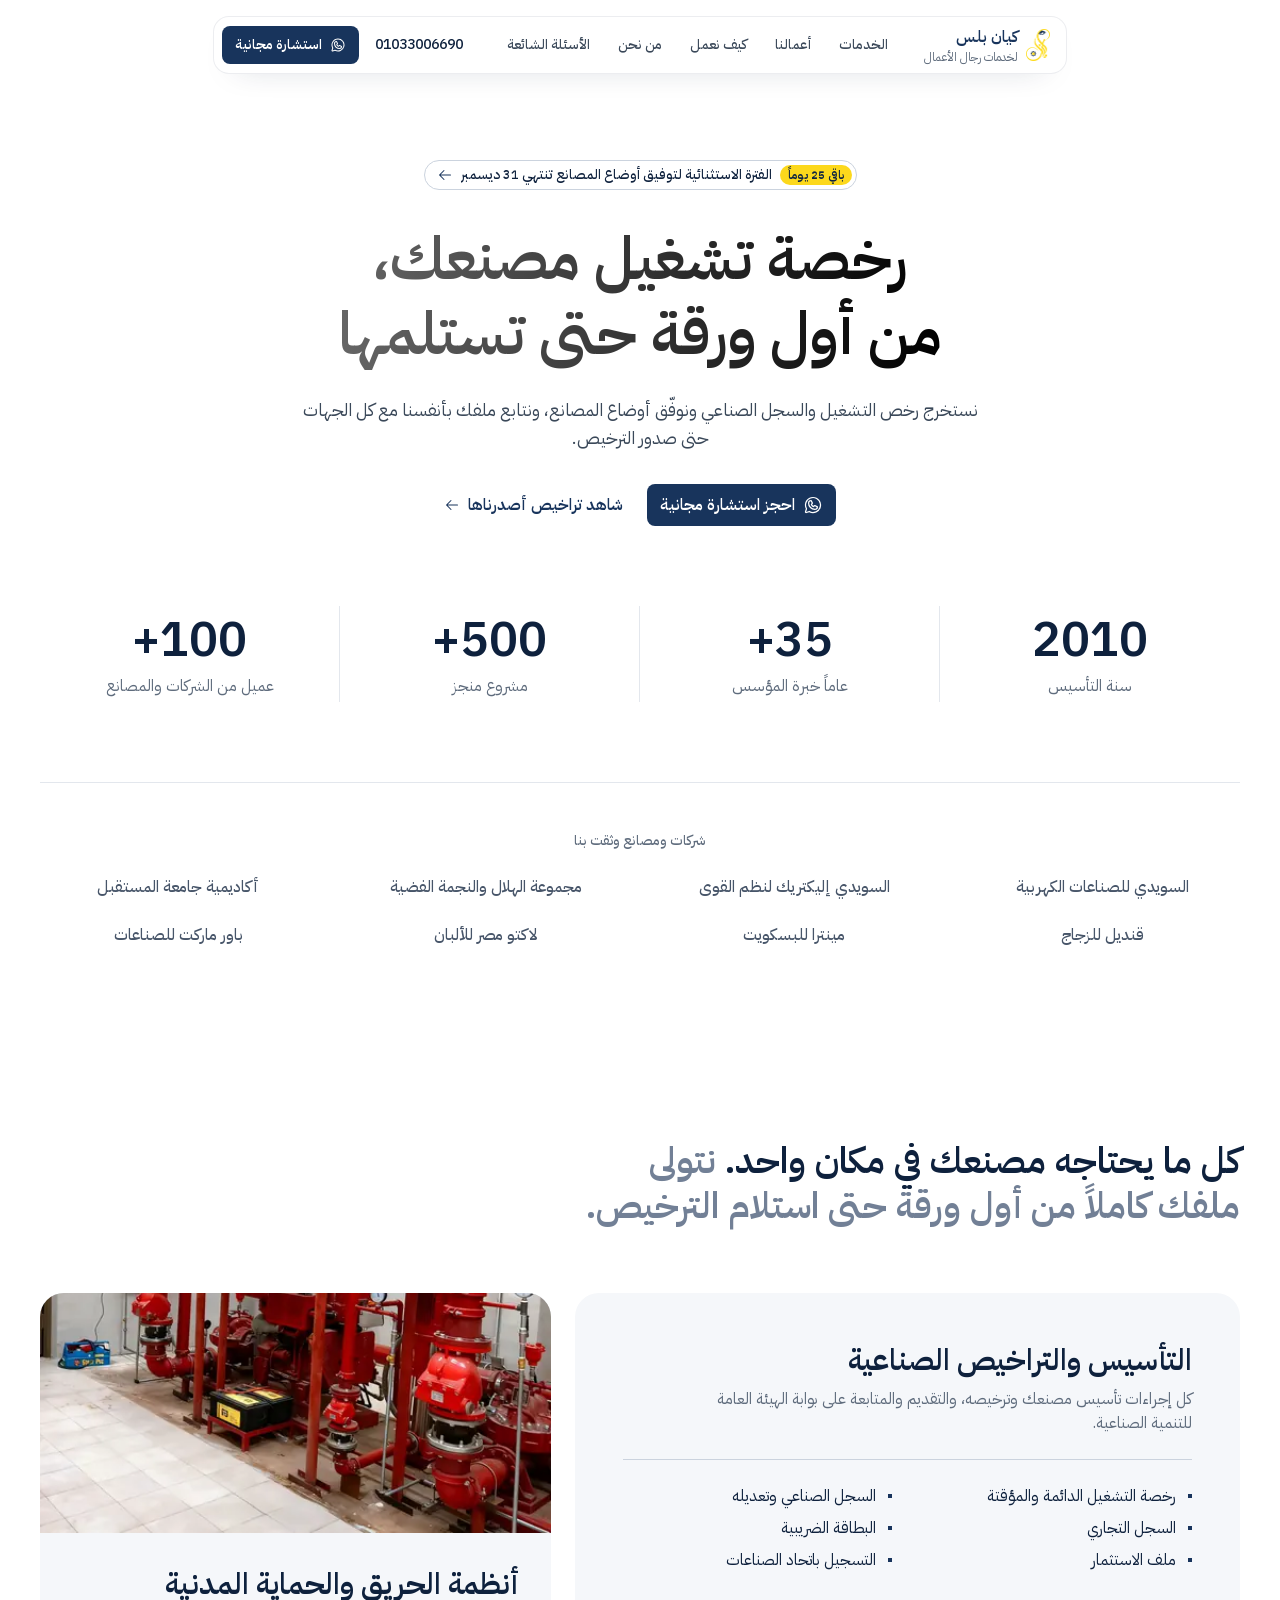
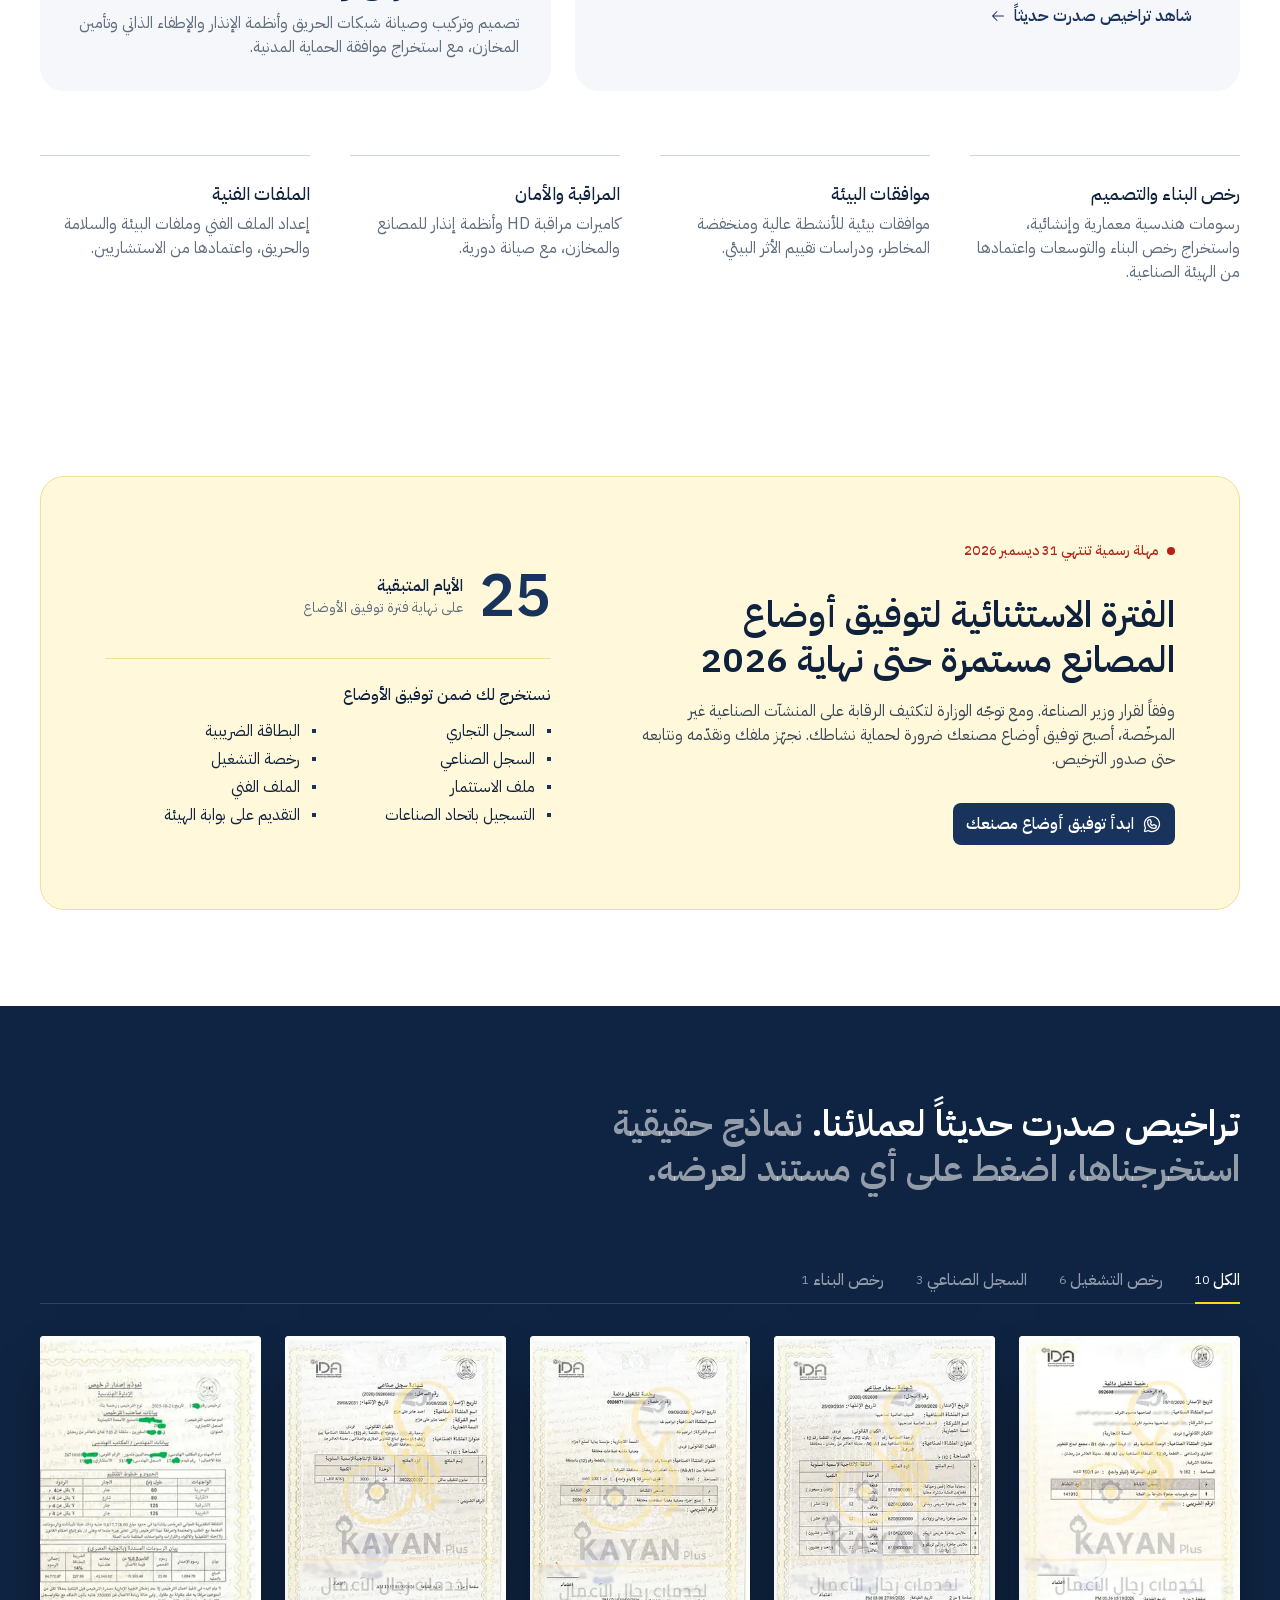
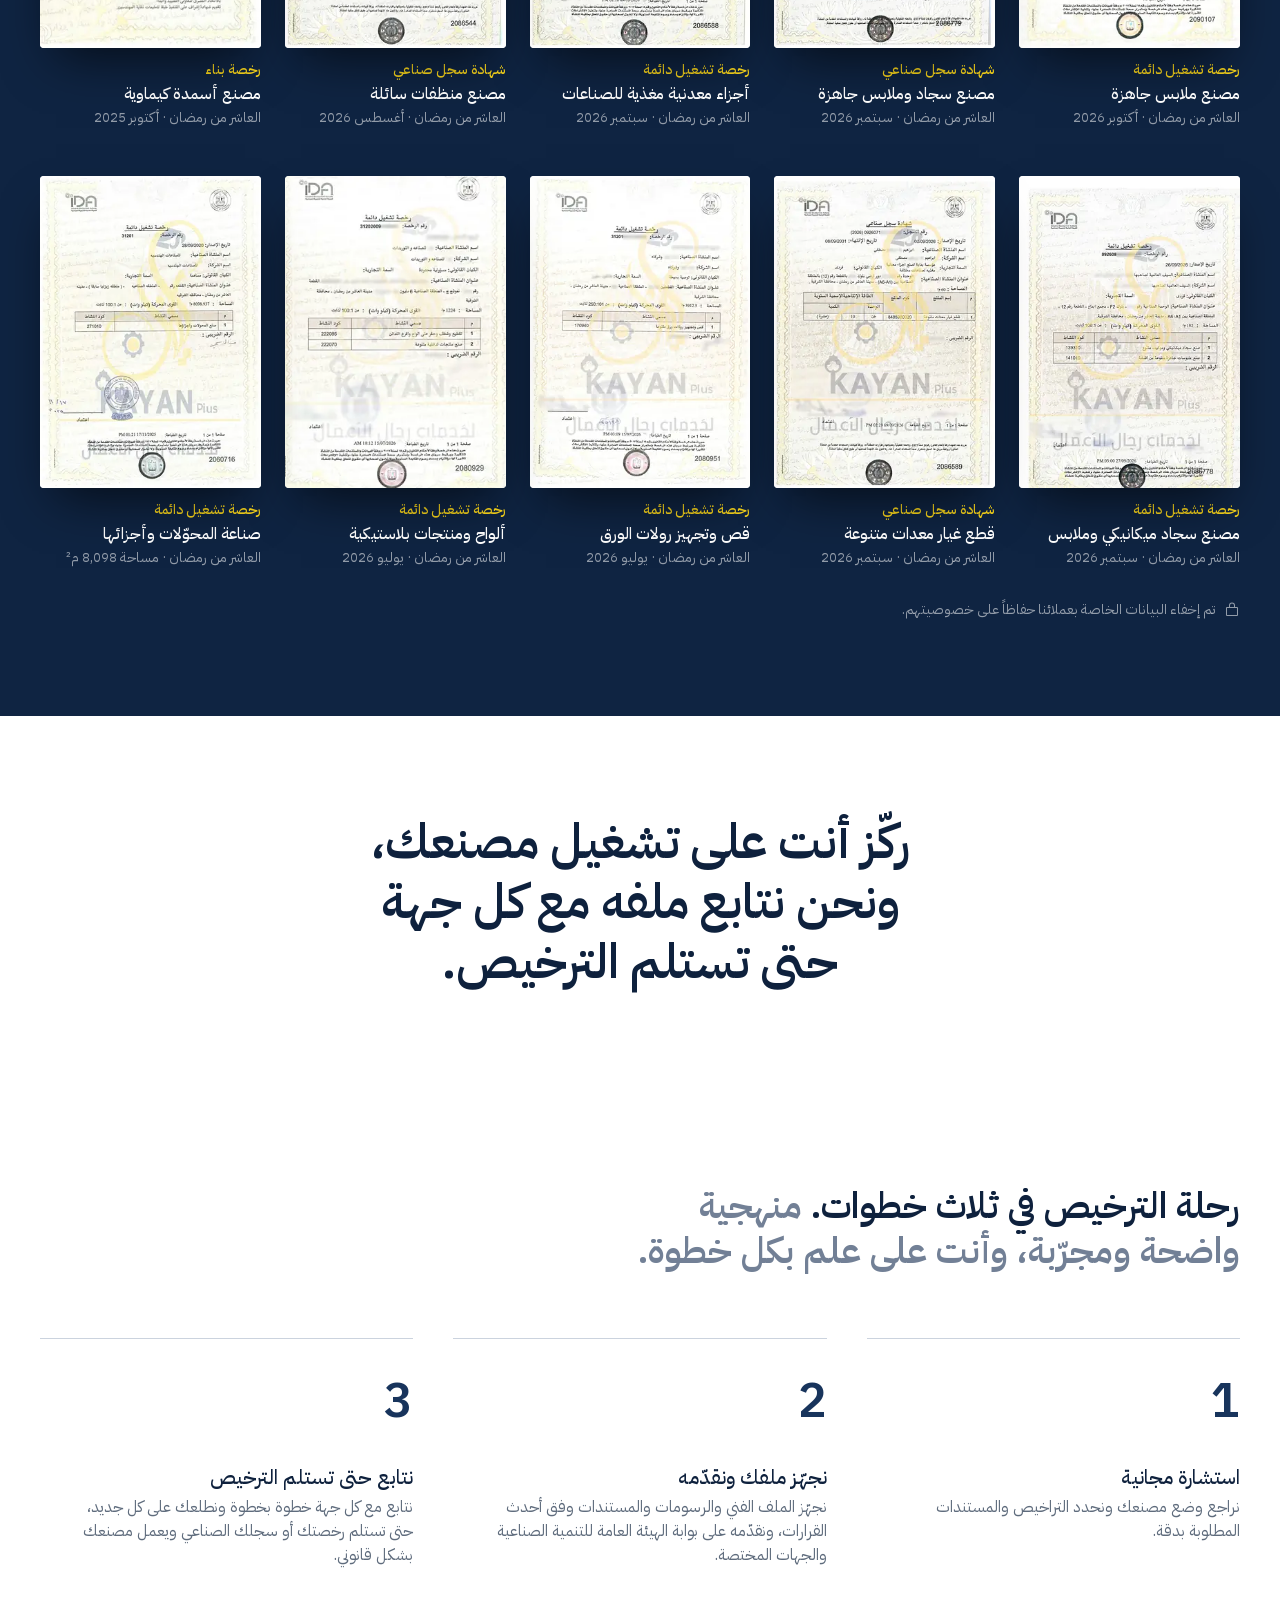
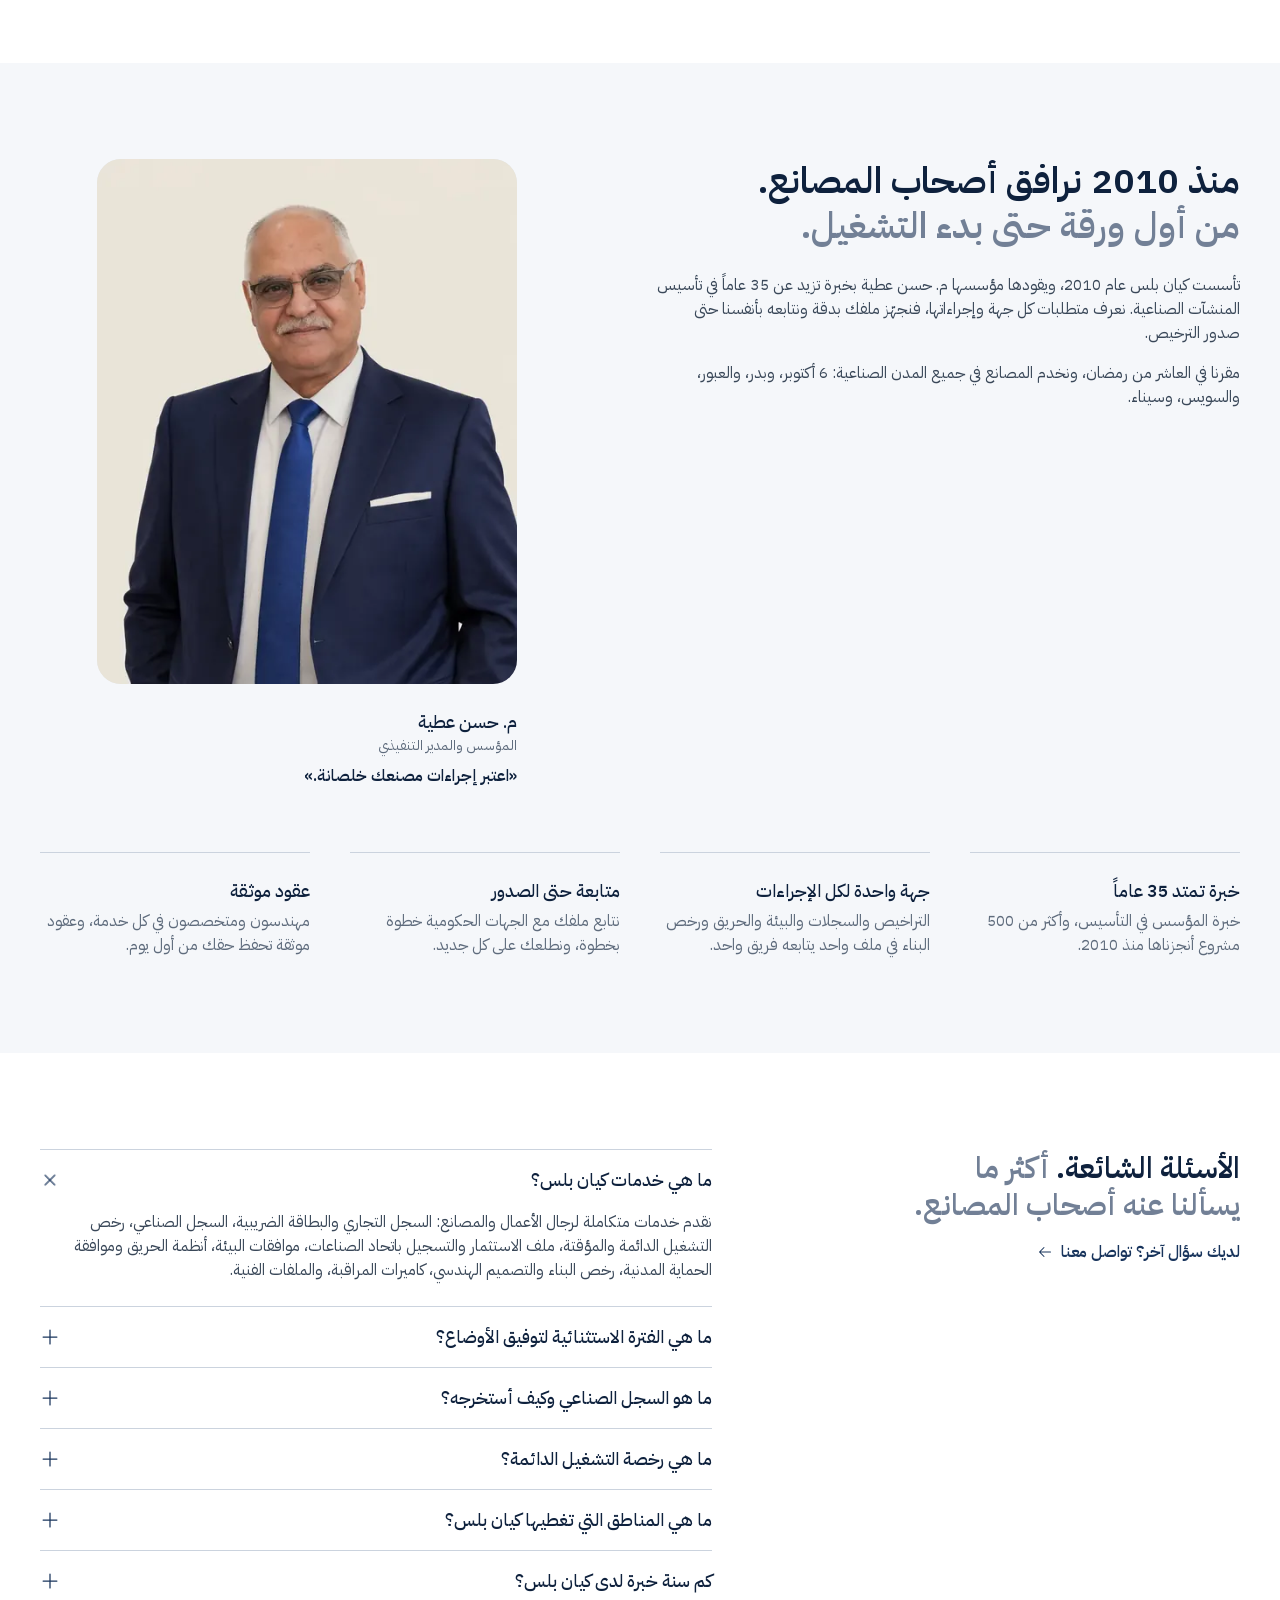
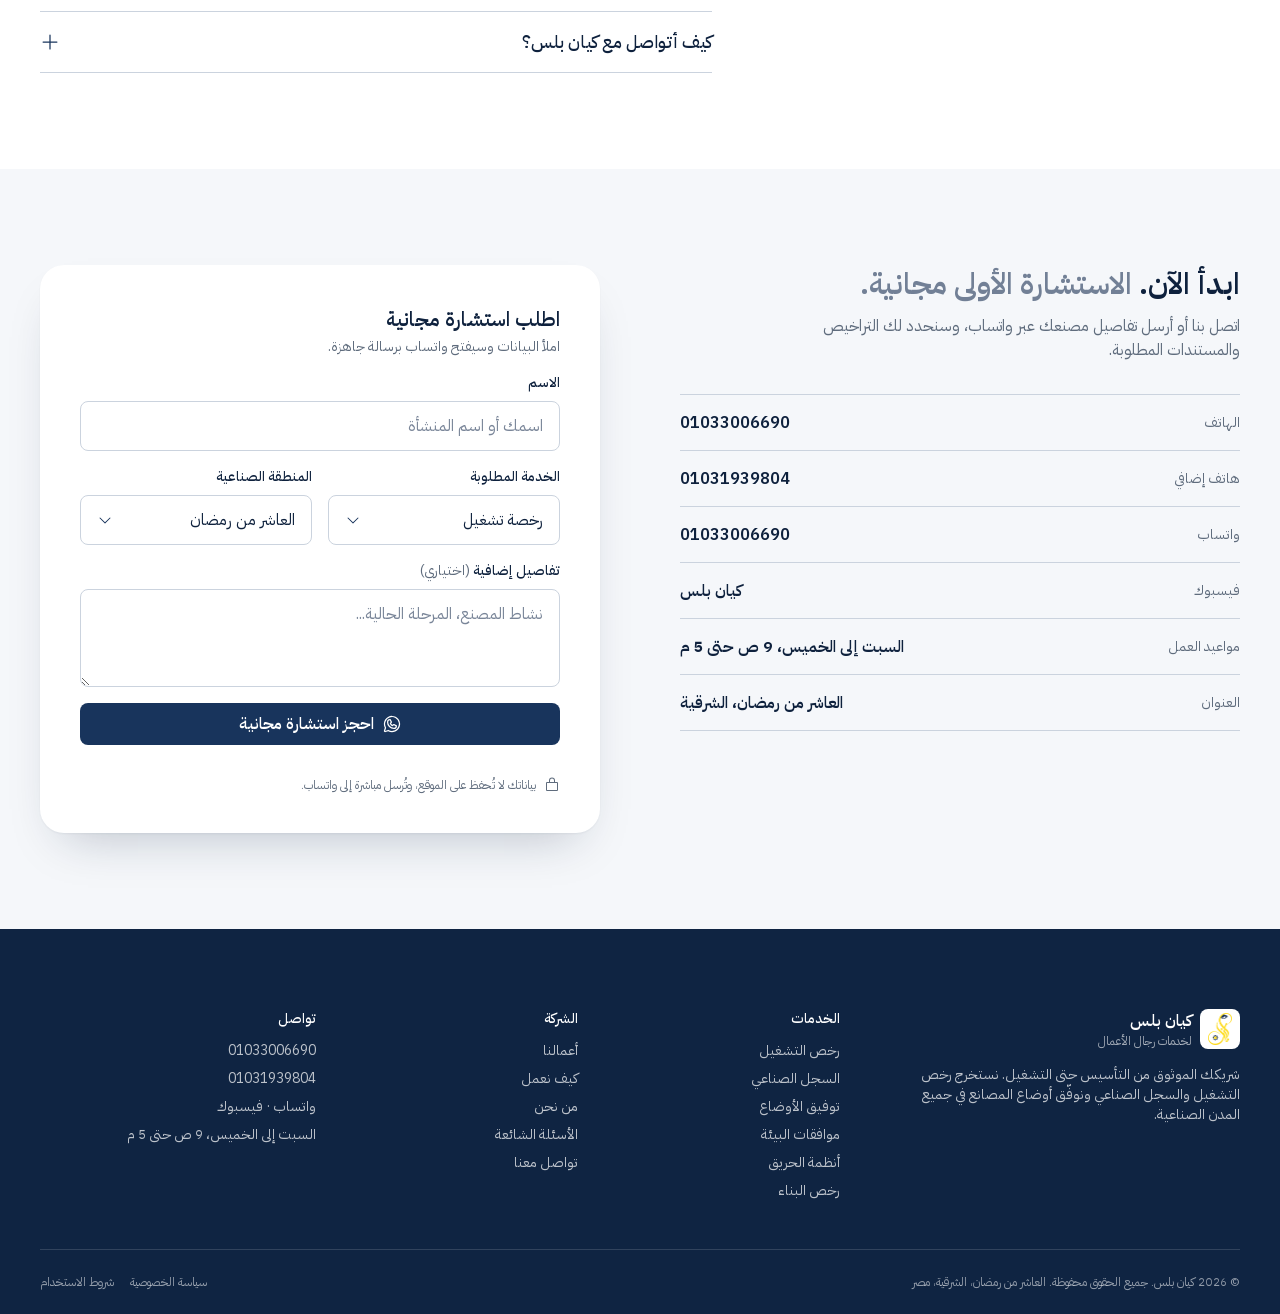
==== commit c087dd12: "updates" ====
--- a/index.html
+++ b/index.html
@@ -4,7 +4,7 @@
     <meta charset="UTF-8">
     <meta name="viewport" content="width=device-width, initial-scale=1, viewport-fit=cover">
     <title>كيان بلس | رخص التشغيل والسجل الصناعي وتوفيق أوضاع المصانع</title>
-    <meta name="description" content="كيان بلس شريكك الموثوق من التأسيس حتى التشغيل: استخراج رخص التشغيل الدائمة والسجل الصناعي والسجل التجاري، توفيق أوضاع المصانع، موافقات البيئة، أنظمة الحريق ورخص البناء — العاشر من رمضان و6 أكتوبر وبدر والعبور.">
+    <meta name="description" content="كيان بلس شريكك الموثوق من التأسيس حتى التشغيل: استخراج رخص التشغيل الدائمة والسجل الصناعي والسجل التجاري، توفيق أوضاع المصانع، موافقات البيئة، أنظمة الحريق ورخص البناء في العاشر من رمضان و6 أكتوبر وبدر والعبور.">
     <meta name="keywords" content="كيان بلس, Kayan Plus, توفيق الأوضاع, توفيق أوضاع المصانع, رخصة تشغيل, رخصة تشغيل دائمة, رخصة تشغيل مؤقتة, السجل الصناعي, شهادة سجل صناعي, السجل التجاري, البطاقة الضريبية, ملف الاستثمار, اتحاد الصناعات, الهيئة العامة للتنمية الصناعية, بوابة الهيئة العامة للتنمية الصناعية, تراخيص صناعية, تأسيس مصانع, موافقات البيئة, تقييم الأثر البيئي, أنظمة الحريق, الحماية المدنية, رخص البناء, رسومات هندسية, كاميرات مراقبة, ملفات فنية, تعديل السجل الصناعي, توسعات صناعية, العاشر من رمضان, 6 أكتوبر, مدينة بدر, العبور, السويس, سيناء, مهندس حسن عطية, industrial licensing Egypt, factory operating license">
     <meta name="author" content="كيان بلس - Kayan Plus">
     <meta name="robots" content="index, follow, max-image-preview:large, max-snippet:-1, max-video-preview:-1">
@@ -22,21 +22,21 @@
     <meta property="og:site_name" content="كيان بلس">
     <meta property="og:locale" content="ar_EG">
     <meta property="og:title" content="كيان بلس | رخص التشغيل والسجل الصناعي وتوفيق أوضاع المصانع">
-    <meta property="og:description" content="نستخرج لك رخصة التشغيل والسجل الصناعي وكل تراخيص مصنعك — من التأسيس حتى التشغيل. استشارة مجانية: 01033006690">
+    <meta property="og:description" content="نستخرج لك رخصة التشغيل والسجل الصناعي وكل تراخيص مصنعك، من التأسيس حتى التشغيل. استشارة مجانية: 01033006690">
     <meta property="og:image" content="https://kayanplus.com/assets/img/og-image.jpg">
     <meta property="og:image:width" content="1200">
     <meta property="og:image:height" content="628">
-    <meta property="og:image:alt" content="كيان بلس — استخراج رخصة التشغيل وخدمات التراخيص الصناعية">
+    <meta property="og:image:alt" content="كيان بلس: استخراج رخصة التشغيل وخدمات التراخيص الصناعية">
     <meta name="twitter:card" content="summary_large_image">
     <meta name="twitter:title" content="كيان بلس | رخص التشغيل والسجل الصناعي وتوفيق أوضاع المصانع">
-    <meta name="twitter:description" content="شريكك الموثوق من التأسيس حتى التشغيل — خدمات التراخيص الصناعية المتكاملة.">
+    <meta name="twitter:description" content="شريكك الموثوق من التأسيس حتى التشغيل: خدمات التراخيص الصناعية المتكاملة.">
     <meta name="twitter:image" content="https://kayanplus.com/assets/img/og-image.jpg">
 
     <link rel="icon" href="assets/img/brand/favicon-32.png" sizes="32x32" type="image/png">
     <link rel="icon" href="assets/img/brand/favicon-192.png" sizes="192x192" type="image/png">
     <link rel="apple-touch-icon" href="assets/img/brand/apple-touch-icon.png">
     <link rel="preload" href="assets/fonts/ibm-plex-sans-arabic-400.woff2" as="font" type="font/woff2" crossorigin>
-    <link rel="preload" href="assets/fonts/ibm-plex-sans-arabic-700.woff2" as="font" type="font/woff2" crossorigin>
+    <link rel="preload" href="assets/fonts/ibm-plex-sans-arabic-600.woff2" as="font" type="font/woff2" crossorigin>
 
     <script type="application/ld+json">
     {
@@ -121,28 +121,45 @@
     }
     </script>
     <script>
-        // After the "توفيق الأوضاع" deadline, hide the campaign blocks before the first paint.
         (function (root) {
+            // After the "توفيق الأوضاع" deadline, hide the campaign blocks before the first paint.
             if (Date.now() > Date.parse(root.dataset.campaignEnd)) root.classList.add('campaign-over');
+            // Sections fade up as they scroll into view (main.js marks them).
+            // If main.js never runs, show everything instead of a blank page.
+            if ('IntersectionObserver' in window) {
+                root.classList.add('reveal-on');
+                setTimeout(function () {
+                    if (!root.classList.contains('js-ready')) root.classList.remove('reveal-on');
+                }, 4000);
+            }
         })(document.documentElement);
     </script>
 
     <style>
         /* =====================================================================
-           Kayan Plus — premium corporate identity
-           Big confident type, two-tone section headings, a few rounded panels
-           and one dark "gallery" band for the real licences. No card grids,
-           icon tiles or decorative motion. Navy #18345C is the brand colour;
-           yellow #FCD81C is an accent (never text on white).
-           Mobile-first: base rules are the phone layout.
+           Kayan Plus: design system (follows the landing-page-design skill)
+           - One typeface: IBM Plex Sans Arabic 400/500/600. The skill's Latin
+             faces have no Arabic glyphs. No italics, nothing heavier than 600.
+           - Every text element uses a named text style token (--heading-1 …
+             --caption-5) sized on Tailwind's type scale. Arabic exception:
+             Heading 1 to 4 use Tailwind's leading-tight (1.25), because the
+             step's own 1 to 1.2 line height makes Arabic descenders collide.
+           - Spacing only from 0 2 4 8 12 16 24 32 40 48 64 80 96 (px).
+           - Radii only from Tailwind: 4 8 12 16 24 and full.
+           - Motion: one curve, cubic-bezier(.22,1,.36,1); transform and
+             opacity only (plus colour shifts on hover).
+           Navy #18345C is the brand colour; yellow #FCD81C is an accent and is
+           never text on white. Mobile first: base rules are the phone layout.
            ===================================================================== */
 
         @font-face{font-family:"IBM Plex Sans Arabic";font-style:normal;font-weight:400;font-display:swap;src:url(assets/fonts/ibm-plex-sans-arabic-400.woff2) format("woff2")}
+        @font-face{font-family:"IBM Plex Sans Arabic";font-style:normal;font-weight:500;font-display:swap;src:url(assets/fonts/ibm-plex-sans-arabic-500.woff2) format("woff2")}
         @font-face{font-family:"IBM Plex Sans Arabic";font-style:normal;font-weight:600;font-display:swap;src:url(assets/fonts/ibm-plex-sans-arabic-600.woff2) format("woff2")}
-        @font-face{font-family:"IBM Plex Sans Arabic";font-style:normal;font-weight:700;font-display:swap;src:url(assets/fonts/ibm-plex-sans-arabic-700.woff2) format("woff2")}
 
         :root{
             color-scheme:light;
+            --font:"IBM Plex Sans Arabic",system-ui,"Segoe UI",sans-serif;
+
             --ink:#0E213D;
             --navy:#18345C;
             --navy-900:#0F2442;
@@ -162,23 +179,48 @@
             --on-dark:rgba(255,255,255,.72);
             --on-dark-2:rgba(255,255,255,.55);
             --line-dark:rgba(255,255,255,.14);
-            --ease:cubic-bezier(.2,.7,.2,1);
-            --gutter:clamp(20px,5vw,40px);
+
+            /* Text styles: weight size/line-height */
+            --heading-1:600 3.75rem/1.25 var(--font);
+            --heading-2:600 3rem/1.25 var(--font);
+            --heading-3:600 2.25rem/1.25 var(--font);
+            --heading-4:600 1.875rem/1.25 var(--font);
+            --heading-5:600 1.5rem/2rem var(--font);
+            --heading-6:600 1.25rem/1.75rem var(--font);
+            --title-1:500 1.25rem/1.75rem var(--font);
+            --title-2:500 1.125rem/1.75rem var(--font);
+            --title-3:500 1rem/1.5rem var(--font);
+            --title-4:500 .875rem/1.25rem var(--font);
+            --body-1:600 1rem/1.5rem var(--font);
+            --body-3:400 1rem/1.5rem var(--font);
+            --body-6:400 .875rem/1.25rem var(--font);
+            --body-7:400 1.125rem/1.75rem var(--font); /* added: lead paragraphs (text-lg, Regular) */
+            --button-md:600 1rem/1.5rem var(--font);
+            --button-sm:600 .875rem/1.25rem var(--font);
+            --caption-1:500 .875rem/1.25rem var(--font);
+            --caption-2:400 .875rem/1.25rem var(--font);
+            --caption-3:600 .75rem/1rem var(--font);
+            --caption-5:400 .75rem/1rem var(--font);
+
+            --ease:cubic-bezier(.22,1,.36,1);
+            --t-move:500ms;
+            --t-fade:300ms;
+
+            --gutter:24px;
             --container:1200px;
-            --header-h:64px;
-            --radius:clamp(16px,1.2vw + 10px,24px);
-        }
-        @media (min-width:1024px){:root{--header-h:76px}}
+            --radius:16px;
+        }
+        @media (min-width:768px){:root{--gutter:32px}}
+        @media (min-width:1024px){:root{--gutter:40px;--radius:24px}}
 
         /* ---------- Base ---------- */
         *,*::before,*::after{box-sizing:border-box;margin:0;padding:0}
-        html{-webkit-text-size-adjust:100%;text-size-adjust:100%;scroll-behavior:smooth;scroll-padding-top:calc(var(--header-h) + 12px)}
-        html:has(dialog[open]){overflow:hidden}
-        body{font-family:"IBM Plex Sans Arabic",system-ui,"Segoe UI",Tahoma,Arial,sans-serif;font-size:1.0625rem;font-weight:400;line-height:1.8;color:var(--text);background:var(--bg);overflow-x:hidden;overflow-x:clip;font-synthesis:none;-webkit-font-smoothing:antialiased;-moz-osx-font-smoothing:grayscale;-webkit-tap-highlight-color:transparent}
-        h1,h2,h3{color:var(--ink);font-weight:700;line-height:1.35;text-wrap:balance}
-        h3{font-weight:600;line-height:1.5}
+        html{-webkit-text-size-adjust:100%;text-size-adjust:100%;scroll-behavior:smooth;scroll-padding-top:96px}
+        html.menu-open{overflow:hidden}
+        body{font:var(--body-3);color:var(--text);background:var(--bg);overflow-x:hidden;overflow-x:clip;font-synthesis:none;-webkit-font-smoothing:antialiased;-moz-osx-font-smoothing:grayscale;-webkit-tap-highlight-color:transparent}
+        h1,h2,h3{color:var(--ink);text-wrap:balance}
+        p,li{text-wrap:pretty}
         b,strong{font-weight:600}
-        p{text-wrap:pretty}
         a{color:inherit;text-decoration:none}
         img,svg{display:block;max-width:100%}
         img{height:auto}
@@ -186,367 +228,427 @@
         button,input,select,textarea{font:inherit;color:inherit}
         button{background:none;border:0;cursor:pointer}
         ::selection{background:var(--yellow);color:var(--navy-900)}
-        :focus-visible{outline:2px solid var(--navy-600);outline-offset:3px;border-radius:4px}
+        :focus-visible{outline:2px solid var(--navy-600);outline-offset:2px}
         [hidden],.campaign-over [data-campaign]{display:none!important}
 
         .sprite{position:absolute;width:0;height:0;overflow:hidden}
-        .i{width:1.25em;height:1.25em;flex:none;fill:none;stroke:currentColor;stroke-width:1.75;stroke-linecap:round;stroke-linejoin:round}
+        .i{width:20px;height:20px;flex:none;fill:currentColor}
         .container{width:min(100% - 2 * var(--gutter),var(--container));margin-inline:auto}
-        .skip-link{position:fixed;top:-80px;inset-inline-start:16px;z-index:200;padding:.7rem 1.2rem;border-radius:8px;background:var(--navy);color:#fff;font-weight:600;transition:top .3s}
-        .skip-link:focus{top:16px}
+        .skip-link{position:fixed;top:16px;inset-inline-start:16px;z-index:200;padding:8px 12px;border-radius:8px;background:var(--navy);color:#fff;font:var(--button-md);transform:translateY(-200%);transition:transform var(--t-move) var(--ease)}
+        .skip-link:focus{transform:none}
         .ltr{direction:ltr;unicode-bidi:isolate;display:inline-block}
         .lg-only{display:none}
         @media (min-width:768px){.lg-only{display:inline}.sm-only{display:none}}
 
-        /* ---------- Buttons ---------- */
-        .btn{--h:52px;display:inline-flex;align-items:center;justify-content:center;gap:.55rem;min-height:var(--h);padding:0 1.5rem;border-radius:10px;border:1px solid transparent;font-size:1rem;font-weight:600;line-height:1.2;white-space:nowrap;transition:background-color .2s,border-color .2s,color .2s,transform .2s var(--ease)}
-        .btn:active{transform:translateY(1px)}
-        .btn .i{width:19px;height:19px}
+        /* ---------- Buttons and links ---------- */
+        .btn{display:inline-flex;align-items:center;justify-content:center;gap:8px;padding:8px 12px;border:1px solid transparent;border-radius:8px;font:var(--button-md);white-space:nowrap;transition:background-color var(--t-fade) var(--ease),border-color var(--t-fade) var(--ease),color var(--t-fade) var(--ease),transform var(--t-move) var(--ease)}
+        .btn:active{transform:scale(.98)}
         .btn-primary{background:var(--navy);color:#fff}
         .btn-primary:hover{background:var(--navy-900)}
         .btn-secondary{background:#fff;color:var(--navy);border-color:var(--line-2)}
-        .btn-secondary:hover{border-color:var(--navy)}
-        .btn-sm{--h:40px;padding:0 1rem;border-radius:8px;font-size:.9375rem;gap:.45rem}
-        .btn-sm .i{width:17px;height:17px}
+        .btn-secondary:hover{border-color:var(--navy);background:var(--navy-50)}
+        .btn-sm{font:var(--button-sm)}
+        .btn-sm .i{width:16px;height:16px}
         .btn-block{width:100%}
-        .text-link{display:inline-flex;align-items:center;gap:.4rem;color:var(--navy);font-weight:600}
-        .text-link .i{width:18px;height:18px;transition:transform .25s var(--ease)}
-        .text-link:hover{text-decoration:underline;text-underline-offset:6px;text-decoration-thickness:1px}
-        .text-link:hover .i{transform:translateX(-3px)}
-
-        /* ---------- Header ---------- */
-        .hdr{position:sticky;top:0;z-index:50;background:#fff;border-bottom:1px solid transparent;transition:border-color .2s}
-        .hdr.is-scrolled{border-bottom-color:var(--line)}
-        .hdr-in{height:var(--header-h);display:flex;align-items:center;gap:2rem}
-        .brand{display:flex;align-items:center;gap:.6rem;flex:none}
-        .brand img{width:28px;height:37px}
-        .brand-text{display:flex;flex-direction:column;line-height:1.25}
-        .brand-text b{font-size:1.125rem;font-weight:700;color:var(--navy)}
-        .brand-text small{font-size:.72rem;color:var(--muted)}
+        .text-link{display:inline-flex;align-items:center;gap:8px;color:var(--navy);font:var(--body-1);transition:color var(--t-fade) var(--ease)}
+        .text-link .i{width:16px;height:16px;transition:transform var(--t-move) var(--ease)}
+        .text-link:hover{color:var(--navy-600)}
+        .text-link:hover .i{transform:translateX(-4px)}
+        .text-link:active .i{transform:translateX(-2px)}
+
+        /* ---------- Header: floating bar ---------- */
+        .hdr{position:fixed;top:12px;inset-inline:0;z-index:60;display:flex;justify-content:center;padding-inline:12px;pointer-events:none}
+        .hdr-in{display:flex;align-items:center;gap:16px;max-width:100%;padding:8px;padding-inline-start:16px;border:1px solid rgba(14,33,61,.08);border-radius:16px;background:rgba(255,255,255,.75);-webkit-backdrop-filter:blur(16px) saturate(1.5);backdrop-filter:blur(16px) saturate(1.5);box-shadow:0 12px 32px -24px rgba(14,33,61,.4);pointer-events:auto}
+        .brand{display:flex;align-items:center;gap:8px;flex:none}
+        .brand img{width:auto;height:32px}
+        .brand-text{display:flex;flex-direction:column}
+        .brand-text b{color:var(--navy);font:var(--body-1)}
+        .brand-text small{color:var(--muted);font:var(--caption-5)}
         .hdr-nav{display:none}
-        .hdr-nav a{display:block;padding:.45rem .75rem;font-size:.9688rem;color:var(--text);transition:color .2s}
-        .hdr-nav a:hover{color:var(--ink)}
-        .hdr-nav a[aria-current="true"]{color:var(--ink);font-weight:600}
-        .hdr-actions{display:flex;align-items:center;gap:.5rem;margin-inline-start:auto}
-        .hdr-phone{display:none;font-weight:600;color:var(--ink);font-size:.9688rem}
-        .burger{width:44px;height:44px;display:grid;place-items:center;margin-inline-end:-10px;color:var(--ink)}
-        .burger .i{width:24px;height:24px}
+        .hdr-nav a{display:block;padding:8px 12px;border-radius:8px;color:var(--text);font:var(--title-4);transition:color var(--t-fade) var(--ease),background-color var(--t-fade) var(--ease)}
+        .hdr-nav a:hover{color:var(--ink);background:rgba(14,33,61,.05)}
+        .hdr-nav a[aria-current="true"]{color:var(--ink);background:var(--navy-50)}
+        .hdr-actions{display:flex;align-items:center;gap:8px}
+        .hdr-phone{display:none;padding:8px;color:var(--ink);font:var(--title-4);transition:color var(--t-fade) var(--ease)}
+        .hdr-phone:hover{color:var(--navy-600)}
+        /* Menu toggle: two drawn lines that turn into an X. */
+        .burger{position:relative;width:40px;height:40px;border-radius:8px;color:var(--ink);transition:background-color var(--t-fade) var(--ease)}
+        .burger:hover{background:rgba(14,33,61,.05)}
+        .burger::before,.burger::after{content:"";position:absolute;inset:0;width:16px;height:2px;margin:auto;border-radius:2px;background:currentColor;transition:transform var(--t-move) var(--ease)}
+        .burger::before{transform:translateY(-4px) rotate(0)}
+        .burger::after{transform:translateY(4px) rotate(0)}
+        .burger[aria-expanded="true"]::before{transform:translateY(0) rotate(45deg)}
+        .burger[aria-expanded="true"]::after{transform:translateY(0) rotate(-45deg)}
         @media (min-width:1024px){
-            .brand img{width:32px;height:42px}
-            .brand-text b{font-size:1.2rem}
-            .hdr-nav{display:flex;gap:.1rem}
+            .hdr{top:16px}
+            .hdr-in{gap:24px}
+            .hdr-nav{display:flex;gap:4px}
             .burger{display:none}
-            .hdr-actions{gap:1.5rem}
         }
         @media (min-width:1200px){.hdr-phone{display:block}}
 
-        /* ---------- Mobile menu (dialog) ---------- */
-        .mmenu{width:100%;max-width:none;height:100%;max-height:none;margin:0;border:0;padding:0 var(--gutter) calc(20px + env(safe-area-inset-bottom));background:#fff;color:var(--ink);overscroll-behavior:contain}
-        .mmenu[open]{display:flex;flex-direction:column;animation:fadeIn .2s var(--ease)}
-        .mmenu::backdrop{background:rgba(14,33,61,.4)}
-        .mmenu-head{height:var(--header-h);flex:none;display:flex;align-items:center;justify-content:space-between;border-bottom:1px solid var(--line)}
-        .icon-btn{width:44px;height:44px;display:grid;place-items:center;color:var(--ink)}
-        .icon-btn .i{width:24px;height:24px}
-        .mmenu .icon-btn{margin-inline-end:-10px}
-        .mmenu-links a{display:flex;align-items:center;justify-content:space-between;padding:1rem 0;border-bottom:1px solid var(--line);font-size:1.25rem;font-weight:600}
-        .mmenu-links .i{width:18px;height:18px;color:var(--muted)}
-        .mmenu-cta{margin-top:auto;padding-top:1.5rem;display:grid;gap:.6rem}
+        /* ---------- Mobile menu: full height panel ---------- */
+        .mmenu{position:fixed;inset:0;z-index:55;display:flex;flex-direction:column;padding:96px var(--gutter) calc(24px + env(safe-area-inset-bottom));background:rgba(255,255,255,.9);-webkit-backdrop-filter:blur(24px) saturate(1.5);backdrop-filter:blur(24px) saturate(1.5);overflow-y:auto;overscroll-behavior:contain;opacity:0;visibility:hidden;transition:opacity var(--t-fade) var(--ease),visibility 0s var(--ease) var(--t-fade)}
+        .mmenu.is-open{opacity:1;visibility:visible;transition:opacity var(--t-fade) var(--ease),visibility 0s var(--ease)}
+        .mmenu-links li,.mmenu-cta{opacity:0;transform:translateY(24px);transition:opacity var(--t-move) var(--ease),transform var(--t-move) var(--ease)}
+        .mmenu.is-open .mmenu-links li,.mmenu.is-open .mmenu-cta{opacity:1;transform:none;transition-delay:min(calc(var(--i) * 60ms),400ms)}
+        .mmenu-links a{display:flex;align-items:center;justify-content:space-between;padding-block:16px;border-bottom:1px solid var(--line);color:var(--ink);font:var(--title-1);transition:color var(--t-fade) var(--ease)}
+        .mmenu-links a:hover{color:var(--navy-600)}
+        .mmenu-links .i{width:16px;height:16px;color:var(--muted)}
+        .mmenu-cta{display:grid;gap:8px;margin-top:auto;padding-top:24px}
+        @media (min-width:1024px){.mmenu{display:none}}
 
         /* ---------- Hero ---------- */
-        .hero{padding-block:clamp(2.75rem,1.5rem + 5.5vw,7rem) clamp(2.5rem,2rem + 3vw,4.5rem);text-align:center}
-        .announce{display:inline-flex;align-items:center;gap:.65rem;max-width:100%;margin-bottom:clamp(1.5rem,1.2rem + 1.4vw,2.5rem);padding:.3rem .35rem .3rem .85rem;border:1px solid var(--line-2);border-radius:999px;color:var(--ink);font-size:.875rem;line-height:1.5;transition:border-color .2s}
-        .announce:hover{border-color:var(--navy)}
-        .announce-tag{flex:none;padding:.1rem .65rem;border-radius:999px;background:var(--yellow);color:var(--navy-900);font-size:.8125rem;font-weight:600}
+        main{padding-top:80px}
+        .hero{padding-block:48px 64px;text-align:center}
+        .announce{display:inline-flex;align-items:center;gap:8px;max-width:100%;margin-bottom:32px;padding:4px;padding-inline-end:12px;border:1px solid var(--line-2);border-radius:9999px;color:var(--ink);font:var(--caption-1);transition:border-color var(--t-fade) var(--ease),background-color var(--t-fade) var(--ease),transform var(--t-move) var(--ease)}
+        .announce:hover{border-color:var(--navy);background:var(--bg-soft)}
+        .announce:active{transform:scale(.98)}
+        .announce-tag{flex:none;padding:2px 8px;border-radius:9999px;background:var(--yellow);color:var(--navy-900);font:var(--caption-3)}
         .announce-text{min-width:0;overflow:hidden;white-space:nowrap;text-overflow:ellipsis}
         .announce .i{width:16px;height:16px;color:var(--navy)}
-        .hero h1{margin-inline:auto;font-size:clamp(2.625rem,1.35rem + 5.6vw,5.5rem);line-height:1.2}
+        /* Heading gradient runs with the reading direction: darkest where the line starts (right). */
+        .hero h1{width:fit-content;max-width:680px;margin-inline:auto;font:var(--heading-3);background:linear-gradient(to left,#000000,#666666);-webkit-background-clip:text;background-clip:text;color:transparent;-webkit-text-fill-color:transparent}
+        .hero h1::selection,.hero h1 ::selection{-webkit-text-fill-color:var(--navy-900)}
         .hero h1 span{display:block}
-        .hero-lead{max-width:38rem;margin:clamp(1.1rem,.9rem + 1vw,1.75rem) auto 0;font-size:clamp(1.0625rem,1rem + .45vw,1.3125rem);line-height:1.85}
-        .hero-cta{display:grid;gap:.65rem;margin-top:clamp(1.75rem,1.4rem + 1.4vw,2.5rem)}
-        .facts{display:grid;grid-template-columns:1fr 1fr;margin-top:clamp(2.75rem,2rem + 4vw,5.5rem)}
-        .facts li{padding:1.1rem .5rem}
+        .hero-lead{max-width:680px;margin:24px auto 0;font:var(--body-3)}
+        .hero-cta{display:flex;flex-direction:column;align-items:center;gap:16px;margin-top:32px}
+        .facts{display:grid;grid-template-columns:1fr 1fr;margin-top:64px}
+        .facts li{padding:16px 8px}
         .facts li:nth-child(even){border-inline-start:1px solid var(--line)}
         .facts li:nth-child(n+3){border-top:1px solid var(--line)}
-        .facts b{display:block;font-size:clamp(2rem,1.5rem + 1.9vw,3.25rem);font-weight:700;line-height:1.15;color:var(--ink);font-variant-numeric:tabular-nums}
-        .facts li>span{display:block;margin-top:.3rem;color:var(--muted);font-size:.9375rem;line-height:1.5}
-        @media (min-width:600px){.hero-cta{display:flex;justify-content:center}}
-        @media (min-width:960px){
-            .facts{grid-template-columns:repeat(4,minmax(0,1fr))}
-            .facts li{padding:.25rem 1rem}
+        .facts b{display:block;color:var(--ink);font:var(--heading-4);font-variant-numeric:tabular-nums}
+        .facts li>span{display:block;margin-top:4px;color:var(--muted);font:var(--caption-2)}
+        @media (min-width:640px){
+            .hero h1{font:var(--heading-2)}
+            .hero-lead{font:var(--body-7)}
+            .hero-cta{flex-direction:row;justify-content:center;gap:24px}
+        }
+        @media (min-width:1024px){
+            main{padding-top:96px}
+            .hero{padding-block:64px 80px}
+            .hero h1{font:var(--heading-1)}
+            .facts{grid-template-columns:repeat(4,minmax(0,1fr));margin-top:80px}
+            .facts li{padding:4px 16px}
             .facts li+li{border-inline-start:1px solid var(--line)}
             .facts li:nth-child(n+3){border-top:0}
-        }
+            .facts b{font:var(--heading-2);font-variant-numeric:tabular-nums}
+            .facts li>span{font:var(--body-3)}
+        }
+        @media (forced-colors:active){.hero h1{background:none;-webkit-text-fill-color:currentColor}}
 
         /* ---------- Clients strip ---------- */
-        .clients-band{padding-bottom:clamp(3.5rem,2.5rem + 4vw,6rem);text-align:center}
-        .clients-band .container{padding-top:clamp(2.25rem,1.75rem + 2vw,3.25rem);border-top:1px solid var(--line)}
-        .clients-band h2{margin-bottom:1.5rem;color:var(--muted);font-size:.875rem;font-weight:600;line-height:1.5}
-        .clients{display:grid;grid-template-columns:1fr 1fr;gap:1.1rem 1rem}
-        .clients li{color:#475569;font-size:.9688rem;font-weight:600;line-height:1.5}
-        @media (min-width:960px){
-            .clients{grid-template-columns:repeat(4,minmax(0,1fr));gap:1.75rem 2rem}
-            .clients li{font-size:1.0625rem}
+        .clients-band{padding-bottom:64px;text-align:center}
+        .clients-band .container{padding-top:40px;border-top:1px solid var(--line)}
+        .clients-band h2{margin-bottom:24px;color:var(--muted);font:var(--caption-1)}
+        .clients{display:grid;grid-template-columns:1fr 1fr;gap:16px}
+        .clients li{color:#475569;font:var(--title-4)}
+        @media (min-width:1024px){
+            .clients-band{padding-bottom:96px}
+            .clients-band .container{padding-top:48px}
+            .clients{grid-template-columns:repeat(4,minmax(0,1fr));gap:24px 32px}
+            .clients li{font:var(--title-3)}
         }
 
         /* ---------- Sections ---------- */
-        .section{padding-block:clamp(4.5rem,3rem + 6vw,8rem)}
+        .section{padding-block:64px}
         .section--soft{background:var(--bg-soft)}
         .section--flush-top{padding-top:0}
-        .sh{max-width:54rem;margin-bottom:clamp(2.25rem,1.5rem + 3vw,4rem)}
-        .sh h2{font-size:clamp(1.625rem,1.2rem + 1.9vw,2.75rem);line-height:1.42;text-wrap:pretty}
-        .sh h2 span{color:var(--tone)}
-        .dots li{position:relative;padding-inline-start:1.05rem;color:var(--ink);font-size:.9688rem;line-height:1.7}
-        .dots li::before{content:"";position:absolute;inset-inline-start:0;top:.72em;width:5px;height:5px;background:var(--navy)}
+        .sh{max-width:864px;margin-bottom:40px}
+        .sh h2,.about h2,.campaign h2{font:var(--heading-5)}
+        .sh h2 span,.about h2 span,.contact h2 span{color:var(--tone)}
+        .dots li{position:relative;padding-inline-start:16px;color:var(--ink)}
+        .dots li::before{content:"";position:absolute;inset-inline-start:0;top:calc(.75rem - 2px);width:4px;height:4px;background:var(--navy)}
+        @media (min-width:768px){.sh h2,.about h2,.campaign h2{font:var(--heading-4)}}
+        @media (min-width:1024px){
+            .section{padding-block:96px}
+            .sh{margin-bottom:64px}
+            .sh h2,.about h2,.campaign h2{font:var(--heading-3)}
+        }
 
         /* ---------- Services ---------- */
-        .svc-feature{display:grid;gap:16px;margin-bottom:clamp(2.5rem,2rem + 2vw,3.5rem)}
-        .panel{border-radius:var(--radius);background:var(--bg-soft);overflow:hidden}
-        .panel h3{margin-bottom:.6rem;font-size:clamp(1.3rem,1.1rem + .8vw,1.75rem);line-height:1.45}
+        .svc-feature{display:grid;gap:16px;margin-bottom:48px}
+        .panel{overflow:hidden;border-radius:var(--radius);background:var(--bg-soft)}
+        .panel h3{margin-bottom:8px;font:var(--heading-5)}
         .panel p{color:var(--muted)}
-        .panel--core{padding:clamp(1.6rem,1rem + 2.6vw,3rem)}
-        .panel--core .dots{display:grid;gap:.55rem 2rem;margin-top:1.5rem;padding-top:1.5rem;border-top:1px solid var(--line-2)}
-        .panel--core .text-link{margin-top:1.75rem}
+        .panel--core{padding:24px}
+        .panel--core .dots{display:grid;gap:8px 32px;margin-top:24px;padding-top:24px;border-top:1px solid var(--line-2)}
+        .panel--core .text-link{margin-top:32px}
         .panel--photo{display:flex;flex-direction:column}
         .panel--photo img{width:100%;aspect-ratio:16/10;object-fit:cover;object-position:center bottom;background:#E6EAF0}
-        .panel-body{padding:clamp(1.5rem,1rem + 2vw,2.25rem)}
-        .svc{padding-block:1.6rem;border-top:1px solid var(--line-2)}
-        .svc h3{margin-bottom:.4rem;font-size:1.1875rem}
-        .svc p{color:var(--muted);font-size:.9688rem;line-height:1.8}
-        @media (min-width:600px){
+        .panel-body{padding:24px}
+        .svc{padding-block:24px;border-top:1px solid var(--line-2)}
+        .svc h3{margin-bottom:4px;font:var(--title-2)}
+        .svc p{color:var(--muted)}
+        @media (min-width:640px){
             .panel--core .dots{grid-template-columns:1fr 1fr}
-            .svc-grid{display:grid;grid-template-columns:repeat(2,minmax(0,1fr));column-gap:2.5rem}
-        }
-        @media (min-width:960px){
-            .svc-feature{grid-template-columns:minmax(0,1.3fr) minmax(0,1fr);gap:20px}
+            .svc-grid{display:grid;grid-template-columns:repeat(2,minmax(0,1fr));column-gap:40px}
+        }
+        @media (min-width:768px){
+            .panel--core{padding:40px}
+            .panel-body{padding:32px}
+        }
+        @media (min-width:1024px){
+            .svc-feature{grid-template-columns:minmax(0,1.3fr) minmax(0,1fr);gap:24px;margin-bottom:64px}
+            .panel h3{font:var(--heading-4)}
+            .panel--core{padding:48px}
             .panel--photo img{flex:1 1 0;min-height:240px;aspect-ratio:auto}
-        }
-        @media (min-width:1024px){
-            .svc-grid{grid-template-columns:repeat(4,minmax(0,1fr));column-gap:2.5rem}
-            .svc{padding-block:1.75rem 0}
+            .svc-grid{grid-template-columns:repeat(4,minmax(0,1fr))}
+            .svc{padding-block:24px 0}
         }
 
         /* ---------- Campaign: status reconciliation ---------- */
-        .campaign{display:grid;gap:2.25rem;padding:clamp(1.6rem,1rem + 3vw,3.5rem);border-radius:var(--radius);background:var(--tint);border:1px solid var(--tint-line)}
-        .kicker{display:flex;align-items:center;gap:.5rem;margin-bottom:.9rem;color:var(--red);font-size:.875rem;font-weight:600;line-height:1.5}
-        .kicker::before{content:"";width:7px;height:7px;border-radius:50%;background:currentColor;flex:none}
-        .campaign h2{margin-bottom:1rem;font-size:clamp(1.625rem,1.3rem + 1.5vw,2.375rem);line-height:1.4}
-        .campaign-main>p{max-width:34rem;margin-bottom:1.75rem}
-        .days{display:flex;align-items:center;gap:1rem;padding-bottom:1.25rem;margin-bottom:1.25rem;border-bottom:1px solid var(--tint-line)}
-        .days b{font-size:clamp(3.5rem,2.6rem + 3.2vw,5.5rem);font-weight:700;line-height:1;color:var(--navy);font-variant-numeric:tabular-nums}
-        .days span{color:var(--ink);font-weight:600;line-height:1.55}
-        .days small{display:block;color:var(--muted);font-size:.875rem;font-weight:400}
-        .campaign-side h3{margin-bottom:.75rem;font-size:1rem}
-        .campaign-side .dots{display:grid;grid-template-columns:1fr 1fr;gap:.35rem 1.25rem}
+        .campaign{display:grid;gap:40px;padding:24px;border:1px solid var(--tint-line);border-radius:var(--radius);background:var(--tint)}
+        .kicker{display:flex;align-items:center;gap:8px;margin-bottom:12px;color:var(--red);font:var(--caption-1)}
+        .kicker::before{content:"";flex:none;width:8px;height:8px;border-radius:9999px;background:currentColor}
+        .campaign h2{margin-bottom:16px}
+        .campaign-main>p{max-width:544px;margin-bottom:32px}
+        .days{display:flex;align-items:center;gap:16px;padding-bottom:24px;margin-bottom:24px;border-bottom:1px solid var(--tint-line)}
+        .days b{color:var(--navy);font:var(--heading-1);font-variant-numeric:tabular-nums}
+        .days span{color:var(--ink);font:var(--body-1)}
+        .days small{display:block;color:var(--muted);font:var(--caption-2)}
+        .campaign-side h3{margin-bottom:12px;font:var(--title-3)}
+        .campaign-side .dots{display:grid;grid-template-columns:1fr 1fr;gap:4px 24px}
         @media (max-width:599px){.campaign .btn{width:100%}}
-        @media (max-width:360px){.campaign-side .dots{grid-template-columns:1fr}}
-        @media (min-width:960px){.campaign{grid-template-columns:minmax(0,1.1fr) minmax(0,.9fr);gap:5rem;align-items:center}}
+        @media (max-width:359px){.campaign-side .dots{grid-template-columns:1fr}}
+        @media (min-width:768px){.campaign{padding:40px}}
+        @media (min-width:1024px){.campaign{grid-template-columns:minmax(0,1.1fr) minmax(0,.9fr);gap:80px;align-items:center;padding:64px}}
 
         /* ---------- Work: issued documents (dark gallery) ---------- */
         .work{background:var(--navy-900);color:var(--on-dark)}
         .work :focus-visible{outline-color:var(--yellow)}
         .work .sh h2{color:#fff}
         .work .sh h2 span{color:var(--on-dark-2)}
-        .tabs{display:flex;gap:1.5rem;margin:0 calc(-1 * var(--gutter)) 2rem;padding-inline:var(--gutter);border-bottom:1px solid var(--line-dark);overflow-x:auto;scrollbar-width:none}
+        .tabs{display:flex;gap:24px;margin:0 calc(-1 * var(--gutter)) 32px;padding-inline:var(--gutter);box-shadow:inset 0 -1px 0 var(--line-dark);overflow-x:auto;scrollbar-width:none}
         .tabs::-webkit-scrollbar{display:none}
-        .filter{flex:none;display:inline-flex;align-items:center;gap:.4rem;padding:.8rem 0;margin-bottom:-1px;border-bottom:2px solid transparent;color:var(--on-dark-2);font-size:.9688rem;white-space:nowrap;transition:color .2s,border-color .2s}
-        .filter span{font-size:.8125rem;font-variant-numeric:tabular-nums}
+        .filter{flex:none;display:inline-flex;align-items:center;gap:4px;padding-block:12px;color:var(--on-dark-2);font:var(--title-3);white-space:nowrap;transition:color var(--t-fade) var(--ease),transform var(--t-move) var(--ease)}
+        .filter span{font:var(--caption-5);font-variant-numeric:tabular-nums}
         .filter:hover{color:#fff}
-        .filter[aria-pressed="true"]{color:#fff;font-weight:600;border-bottom-color:var(--yellow)}
-        .docs{display:flex;gap:16px;margin-inline:calc(-1 * var(--gutter));padding:4px var(--gutter) 14px;overflow-x:auto;scroll-snap-type:x mandatory;scroll-padding-inline:var(--gutter);overscroll-behavior-x:contain;scrollbar-width:thin;scrollbar-color:rgba(255,255,255,.25) transparent}
-        .doc{flex:0 0 clamp(188px,54vw,240px);display:flex;flex-direction:column;gap:.9rem;scroll-snap-align:start;animation:fadeIn .3s var(--ease) both}
-        .doc-open{position:relative;display:block;width:100%;aspect-ratio:1/1.414;overflow:hidden;border-radius:3px;background:#fff;box-shadow:0 24px 44px -18px rgba(0,0,0,.65);transition:transform .3s var(--ease)}
+        .filter:active{transform:translateY(1px)}
+        .filter[aria-pressed="true"]{color:#fff;box-shadow:inset 0 -2px 0 var(--yellow)}
+        .docs{display:flex;gap:16px;margin-inline:calc(-1 * var(--gutter));padding:4px var(--gutter) 16px;overflow-x:auto;scroll-snap-type:x mandatory;scroll-padding-inline:var(--gutter);overscroll-behavior-x:contain;scrollbar-width:thin;scrollbar-color:rgba(255,255,255,.25) transparent}
+        .doc{flex:0 0 min(56vw,240px);display:flex;flex-direction:column;gap:12px;scroll-snap-align:start;animation:fadeIn var(--t-fade) var(--ease) both}
+        .doc-open{position:relative;display:block;width:100%;aspect-ratio:1/1.414;overflow:hidden;border-radius:4px;background:#fff;box-shadow:0 24px 48px -16px rgba(0,0,0,.65);transition:transform var(--t-move) var(--ease)}
         .doc-open img{width:100%;height:100%;object-fit:cover;object-position:top}
-        .doc-open::after{content:"";position:absolute;inset:0;background:rgba(11,27,51,.66);opacity:0;transition:opacity .2s}
-        .doc-zoom{position:absolute;inset:0;z-index:1;display:flex;align-items:center;justify-content:center;gap:.4rem;color:#fff;font-size:.9rem;font-weight:600;opacity:0;transition:opacity .2s}
-        .doc-zoom .i{width:18px;height:18px}
+        .doc-open::after{content:"";position:absolute;inset:0;background:rgba(11,27,51,.66);opacity:0;transition:opacity var(--t-fade) var(--ease)}
+        .doc-zoom{position:absolute;inset:0;z-index:1;display:flex;align-items:center;justify-content:center;gap:8px;color:#fff;font:var(--button-sm);opacity:0;transition:opacity var(--t-fade) var(--ease)}
         .doc-open:focus-visible::after,.doc-open:focus-visible .doc-zoom{opacity:1}
+        .doc-open:active{transform:scale(.98)}
         @media (hover:hover){
             .doc-open:hover{transform:translateY(-4px)}
             .doc-open:hover::after,.doc-open:hover .doc-zoom{opacity:1}
         }
-        .doc-type{color:var(--yellow);font-size:.8125rem;font-weight:600;line-height:1.5}
-        .doc h3{margin-block:.15rem;color:#fff;font-size:1rem;line-height:1.5}
-        .doc h3+p{color:var(--on-dark-2);font-size:.875rem;line-height:1.6}
-        .work-note{display:flex;align-items:center;gap:.5rem;margin-top:2rem;color:var(--on-dark-2);font-size:.875rem;line-height:1.6}
+        .doc-type{color:var(--yellow);font:var(--caption-1)}
+        .doc h3{margin-block:2px;color:#fff;font:var(--title-3)}
+        .doc h3+p{color:var(--on-dark-2);font:var(--caption-2)}
+        .work-note{display:flex;align-items:center;gap:8px;margin-top:32px;color:var(--on-dark-2);font:var(--caption-2)}
         .work-note .i{width:16px;height:16px}
-        @media (min-width:768px){.tabs{gap:2rem;margin-inline:0;padding-inline:0}}
-        @media (min-width:1100px){
-            .docs{display:grid;grid-template-columns:repeat(5,minmax(0,1fr));gap:3rem 1.5rem;margin-inline:0;padding:0;overflow:visible}
-        }
+        @media (min-width:768px){.tabs{gap:32px;margin-inline:0;padding-inline:0}}
+        @media (min-width:1100px){.docs{display:grid;grid-template-columns:repeat(5,minmax(0,1fr));gap:48px 24px;margin-inline:0;padding:0;overflow:visible}}
+
+        /* ---------- Tagline: words light up one by one on scroll ---------- */
+        .tagline{padding-block:96px}
+        .tagline-text{max-width:680px;margin-inline:auto;color:var(--ink);font:var(--heading-3);text-align:center}
+        .tagline-text>span{display:block}
+        .tagline-text.is-split .w{opacity:.3;transition:opacity var(--t-move) var(--ease)}
+        .tagline-text.is-split .w.is-on{opacity:1}
+        @media (min-width:768px){.tagline-text{font:var(--heading-2)}}
 
         /* ---------- Process ---------- */
-        .step{display:grid;grid-template-columns:2.75rem minmax(0,1fr);padding-block:1.4rem;border-top:1px solid var(--line-2)}
+        .steps{display:grid}
+        .step{display:grid;grid-template-columns:48px minmax(0,1fr);padding-block:24px;border-top:1px solid var(--line-2)}
         .step:last-child{border-bottom:1px solid var(--line-2)}
-        .step-n{grid-row:span 2;color:var(--navy);font-size:1.375rem;font-weight:700;line-height:1.3;font-variant-numeric:tabular-nums}
-        .step h3{margin-bottom:.25rem;font-size:1.125rem}
-        .step p{color:var(--muted);font-size:.9688rem;line-height:1.75}
+        .step-n{grid-row:span 2;color:var(--navy);font:var(--heading-5);font-variant-numeric:tabular-nums}
+        .step h3{margin-bottom:4px;font:var(--title-2)}
+        .step p{color:var(--muted)}
         @media (min-width:960px){
-            .steps{display:grid;grid-template-columns:repeat(5,minmax(0,1fr));gap:2rem}
-            .step{display:block;padding-block:1.75rem 0}
+            .steps{grid-template-columns:repeat(3,minmax(0,1fr));gap:40px}
+            .step{display:block;padding-block:32px 0}
             .step:last-child{border-bottom:0}
-            .step-n{display:block;margin-bottom:1.75rem;font-size:2.5rem;line-height:1}
+            .step-n{display:block;margin-bottom:32px;font:var(--heading-2);font-variant-numeric:tabular-nums}
+            .step h3{font:var(--title-1)}
         }
 
         /* ---------- About ---------- */
-        .about{display:grid;gap:2rem}
-        .about h2{margin-bottom:1.25rem;font-size:clamp(1.625rem,1.2rem + 1.9vw,2.75rem);line-height:1.42}
-        .about h2 span{color:var(--tone)}
-        .about-text p{max-width:38rem}
-        .about-text p+p{margin-top:1rem}
-        .founder{display:grid;grid-template-columns:96px minmax(0,1fr);gap:1.1rem;align-items:center;padding-top:1.75rem;border-top:1px solid var(--line-2)}
-        .founder img{width:96px;aspect-ratio:4/5;object-fit:cover;object-position:top;border-radius:10px;background:#E6EAF0}
-        .founder b{display:block;color:var(--ink);font-size:1.0625rem;line-height:1.5}
-        .founder figcaption>span{display:block;color:var(--muted);font-size:.875rem;line-height:1.5}
-        .founder blockquote{margin-top:.6rem;color:var(--ink);font-weight:600;line-height:1.6}
-        .principles{display:grid;margin-top:clamp(3rem,2rem + 3vw,4.5rem)}
-        .principles li{padding-block:1.25rem;border-top:1px solid var(--line-2)}
-        .principles h3{margin-bottom:.3rem;font-size:1.0625rem}
-        .principles p{color:var(--muted);font-size:.9688rem;line-height:1.75}
-        @media (min-width:640px){.principles{grid-template-columns:1fr 1fr;column-gap:2rem}}
+        .about{display:grid;gap:32px}
+        .about h2{margin-bottom:24px}
+        .about-text p{max-width:608px}
+        .about-text p+p{margin-top:16px}
+        .founder{display:grid;grid-template-columns:96px minmax(0,1fr);gap:16px;align-items:center;padding-top:32px;border-top:1px solid var(--line-2)}
+        .founder img{width:96px;aspect-ratio:4/5;object-fit:cover;object-position:top;border-radius:12px;background:#E6EAF0}
+        .founder b{display:block;color:var(--ink);font:var(--title-2)}
+        .founder figcaption>span{display:block;color:var(--muted);font:var(--caption-2)}
+        .founder blockquote{margin-top:8px;color:var(--ink);font:var(--body-1)}
+        .principles{display:grid;margin-top:48px}
+        .principles li{padding-block:24px;border-top:1px solid var(--line-2)}
+        .principles h3{margin-bottom:4px;font:var(--title-2)}
+        .principles p{color:var(--muted)}
+        @media (min-width:640px){.principles{grid-template-columns:1fr 1fr;column-gap:32px}}
         @media (min-width:960px){
-            .about{grid-template-columns:minmax(0,1.35fr) minmax(0,1fr);gap:5rem;align-items:start}
+            .about{grid-template-columns:minmax(0,1.35fr) minmax(0,1fr);gap:80px;align-items:start}
             .founder{display:block;padding-top:0;border-top:0}
-            .founder img{width:100%;max-width:420px;margin-bottom:1.25rem;border-radius:var(--radius)}
+            .founder img{width:100%;max-width:420px;margin-bottom:24px;border-radius:var(--radius)}
         }
         @media (min-width:1024px){
-            .principles{grid-template-columns:repeat(4,minmax(0,1fr));column-gap:2.5rem}
-            .principles li{padding-block:1.5rem 0}
+            .principles{grid-template-columns:repeat(4,minmax(0,1fr));column-gap:40px;margin-top:64px}
+            .principles li{padding-block:24px 0}
         }
 
         /* ---------- FAQ ---------- */
         .faq-layout{display:grid}
-        .faq-layout .sh h2,.contact h2{font-size:clamp(1.625rem,1.25rem + 1.3vw,2.25rem)}
-        .faq-layout .sh{margin-bottom:2rem}
-        .faq-layout .text-link{margin-top:1rem}
+        .faq-layout .sh{margin-bottom:32px}
+        .faq-layout .sh h2,.contact h2{font:var(--heading-5)}
+        .faq-layout .text-link{margin-top:16px}
         .faq details{border-bottom:1px solid var(--line-2)}
         .faq details:first-child{border-top:1px solid var(--line-2)}
-        .faq summary{display:flex;align-items:center;justify-content:space-between;gap:1rem;padding-block:1.2rem;list-style:none;cursor:pointer;color:var(--ink);font-size:1.0625rem;font-weight:600;line-height:1.6}
+        .faq summary{display:flex;align-items:center;justify-content:space-between;gap:16px;padding-block:16px;list-style:none;cursor:pointer;color:var(--ink);font:var(--title-2);transition:color var(--t-fade) var(--ease)}
         .faq summary::-webkit-details-marker{display:none}
-        .faq summary .i{width:20px;height:20px;color:var(--navy);transition:transform .25s var(--ease)}
+        .faq summary:hover{color:var(--navy-600)}
+        .faq summary .i{color:var(--navy);transition:transform var(--t-move) var(--ease)}
         .faq details[open] summary .i{transform:rotate(45deg)}
-        .faq-a{max-width:40rem;padding-bottom:1.35rem;line-height:1.85}
-        /* Smooth open/close where the browser can animate to height:auto. */
-        @supports (interpolate-size:allow-keywords){
-            .faq{interpolate-size:allow-keywords}
-            .faq details::details-content{height:0;overflow:clip;transition:height .3s var(--ease),content-visibility .3s allow-discrete}
-            .faq details[open]::details-content{height:auto}
-        }
+        .faq-a{max-width:640px;padding-bottom:24px}
+        .faq details[open] .faq-a{animation:rise var(--t-move) var(--ease)}
+        @media (min-width:768px){.faq-layout .sh h2,.contact h2{font:var(--heading-4)}}
         @media (min-width:960px){
-            .faq-layout{grid-template-columns:minmax(0,.8fr) minmax(0,1.2fr);gap:5rem;align-items:start}
-            .faq-layout .sh{position:sticky;top:calc(var(--header-h) + 2rem);margin-bottom:0}
+            .faq-layout{grid-template-columns:minmax(0,.8fr) minmax(0,1.2fr);gap:80px;align-items:start}
+            .faq-layout .sh{position:sticky;top:96px;margin-bottom:0}
         }
 
         /* ---------- Contact ---------- */
-        .contact{display:grid;gap:2.5rem}
-        .contact h2{margin-bottom:.9rem;line-height:1.42}
-        .contact h2 span{color:var(--tone)}
-        .contact-info>p{max-width:32rem;color:var(--muted)}
-        .contact-list{margin-top:1.75rem;border-top:1px solid var(--line-2)}
-        .contact-list li>*{display:flex;align-items:center;justify-content:space-between;gap:1rem;min-height:56px;padding-block:.7rem;border-bottom:1px solid var(--line-2)}
-        .contact-list span{color:var(--muted);font-size:.9375rem;line-height:1.5}
-        .contact-list b{color:var(--ink);text-align:end;line-height:1.5}
-        .contact-list a b{transition:color .2s}
+        .contact{display:grid;gap:40px}
+        .contact h2{margin-bottom:12px}
+        .contact-info>p{max-width:512px;color:var(--muted)}
+        .contact-list{margin-top:32px;border-top:1px solid var(--line-2)}
+        .contact-list li>*{display:flex;align-items:center;justify-content:space-between;gap:16px;min-height:56px;padding-block:8px;border-bottom:1px solid var(--line-2)}
+        .contact-list span{color:var(--muted);font:var(--caption-2)}
+        .contact-list b{color:var(--ink);font:var(--body-1);text-align:end;transition:color var(--t-fade) var(--ease)}
         .contact-list a:hover b{color:var(--navy-600)}
-        .lead-form{display:grid;gap:1rem;align-content:start;padding:clamp(1.4rem,1rem + 2vw,2.5rem);border-radius:var(--radius);background:#fff;box-shadow:0 1px 2px rgba(14,33,61,.05),0 24px 48px -28px rgba(14,33,61,.28)}
-        .lead-form h3{font-size:1.3rem}
-        .lead-form>p{margin-top:-.65rem;color:var(--muted);font-size:.9375rem}
-        .form-row{display:grid;gap:1rem}
-        .field{display:grid;gap:.35rem}
-        .field label{color:var(--ink);font-size:.9rem;font-weight:600}
+        .lead-form{display:grid;gap:16px;align-content:start;padding:24px;border-radius:var(--radius);background:#fff;box-shadow:0 1px 2px rgba(14,33,61,.05),0 24px 48px -24px rgba(14,33,61,.28)}
+        .form-head{display:grid;gap:4px}
+        .form-head h3{font:var(--heading-6)}
+        .form-head p{color:var(--muted);font:var(--caption-2)}
+        .form-row{display:grid;gap:16px}
+        .field{display:grid;gap:8px}
+        .field label{color:var(--ink);font:var(--title-4)}
         .field .optional{color:var(--muted);font-weight:400}
-        .field input,.field select,.field textarea{width:100%;min-height:50px;padding:.65rem .95rem;border-radius:10px;border:1px solid var(--line-2);background:#fff;color:var(--ink);font-size:1rem;transition:border-color .2s,box-shadow .2s}
-        .field textarea{min-height:100px;resize:vertical;line-height:1.7}
-        .field select{appearance:none;-webkit-appearance:none;padding-left:2.5rem;background-image:url("data:image/svg+xml,%3Csvg xmlns='http://www.w3.org/2000/svg' viewBox='0 0 24 24' fill='none' stroke='%2318345C' stroke-width='2' stroke-linecap='round' stroke-linejoin='round'%3E%3Cpath d='m6 9 6 6 6-6'/%3E%3C/svg%3E");background-repeat:no-repeat;background-position:left .9rem center;background-size:18px}
+        .field input,.field select,.field textarea{width:100%;padding:12px 16px;border:1px solid var(--line-2);border-radius:8px;background:#fff;color:var(--ink);font:var(--body-3);transition:border-color var(--t-fade) var(--ease),box-shadow var(--t-fade) var(--ease)}
+        .field textarea{min-height:96px;resize:vertical}
+        .field select{appearance:none;-webkit-appearance:none;padding-left:40px;background-image:url("data:image/svg+xml,%3Csvg xmlns='http://www.w3.org/2000/svg' viewBox='0 0 256 256' fill='%2318345C'%3E%3Cpath d='M213.66,101.66l-80,80a8,8,0,0,1-11.32,0l-80-80A8,8,0,0,1,53.66,90.34L128,164.69l74.34-74.35a8,8,0,0,1,11.32,11.32Z'/%3E%3C/svg%3E");background-repeat:no-repeat;background-position:left 16px center;background-size:16px}
         .field input::placeholder,.field textarea::placeholder{color:#7A8699}
-        .field input:focus,.field select:focus,.field textarea:focus{outline:none;border-color:var(--navy);box-shadow:0 0 0 3px rgba(24,52,92,.14)}
-        .form-note{display:flex;align-items:center;gap:.45rem;color:var(--muted);font-size:.8125rem;line-height:1.6}
-        .form-note .i{width:15px;height:15px}
+        .field input:hover,.field select:hover,.field textarea:hover{border-color:var(--tone)}
+        .field input:focus,.field select:focus,.field textarea:focus{outline:none;border-color:var(--navy);box-shadow:0 0 0 4px rgba(24,52,92,.14)}
+        .field [aria-invalid="true"]{border-color:var(--red)}
+        .field [aria-invalid="true"]:focus{border-color:var(--red);box-shadow:0 0 0 4px rgba(180,35,24,.14)}
+        .field-error{display:flex;align-items:center;gap:4px;color:var(--red);font:var(--caption-1)}
+        .field-error .i{width:16px;height:16px}
+        .form-status{padding:12px 16px;border:1px solid var(--line-2);border-radius:8px;background:var(--bg-soft);color:var(--ink);font:var(--caption-1)}
+        .form-status:empty{padding:0;border:0}
+        .form-note{display:flex;align-items:center;gap:8px;color:var(--muted);font:var(--caption-5)}
+        .form-note .i{width:16px;height:16px}
         @media (min-width:560px){.form-row{grid-template-columns:1fr 1fr}}
-        @media (min-width:960px){.contact{grid-template-columns:minmax(0,1fr) minmax(0,1fr);gap:5rem;align-items:start}}
+        @media (min-width:768px){.lead-form{padding:40px}}
+        @media (min-width:960px){.contact{grid-template-columns:minmax(0,1fr) minmax(0,1fr);gap:80px;align-items:start}}
 
         /* ---------- Footer ---------- */
-        .footer{padding-top:clamp(3rem,2rem + 4vw,4.5rem);background:var(--navy-900);color:var(--on-dark);font-size:.9375rem}
+        .footer{padding-top:64px;background:var(--navy-900);color:var(--on-dark);font:var(--body-6)}
         .footer :focus-visible{outline-color:var(--yellow)}
-        .footer-grid{display:grid;grid-template-columns:1fr 1fr;gap:2.25rem 2rem}
+        .footer-grid{display:grid;grid-template-columns:1fr 1fr;gap:40px 32px}
         .footer-brand,.footer-contact{grid-column:1/-1}
-        .footer .brand img{box-sizing:content-box;padding:5px 7px;border-radius:8px;background:#fff}
+        .footer .brand img{box-sizing:content-box;padding:4px 8px;border-radius:8px;background:#fff}
         .footer .brand-text b{color:#fff}
         .footer .brand-text small{color:rgba(255,255,255,.6)}
-        .footer-brand p{max-width:26rem;margin-top:1rem;line-height:1.8}
-        .f-title{margin-bottom:.85rem;color:#fff;font-size:.9375rem;font-weight:600}
-        .footer ul{display:grid;gap:.5rem}
-        .footer li a{transition:color .2s}
-        .footer li a:hover{color:#fff}
-        .footer-bottom{display:flex;flex-wrap:wrap;justify-content:space-between;gap:.4rem 2rem;margin-top:3rem;padding-block:1.4rem calc(1.4rem + env(safe-area-inset-bottom));border-top:1px solid var(--line-dark);color:var(--on-dark-2);font-size:.8438rem}
+        .footer-brand p{max-width:416px;margin-top:16px}
+        .f-title{margin-bottom:12px;color:#fff;font:var(--title-4)}
+        .footer ul{display:grid;gap:8px}
+        .footer a{transition:color var(--t-fade) var(--ease)}
+        .footer a:hover{color:#fff}
+        .footer-bottom{display:flex;flex-wrap:wrap;justify-content:space-between;gap:8px 32px;margin-top:48px;padding-block:24px calc(24px + env(safe-area-inset-bottom));border-top:1px solid var(--line-dark);color:var(--on-dark-2);font:var(--caption-5)}
+        .footer .footer-legal{display:flex;flex-wrap:wrap;gap:16px}
         @media (min-width:960px){
             .footer-grid{grid-template-columns:1.6fr 1fr 1fr 1.2fr}
             .footer-brand,.footer-contact{grid-column:auto}
         }
-
-        /* ---------- Lightbox (dialog) ---------- */
-        .lightbox{width:100%;max-width:none;height:100%;max-height:none;margin:0;border:0;padding:0;background:transparent;color:#fff;overflow:hidden}
+        @media (min-width:1024px){.footer{padding-top:80px}}
+
+        /* ---------- Document viewer (dialog) ---------- */
+        .lightbox{width:100%;max-width:none;height:100%;max-height:none;margin:0;padding:0;border:0;background:transparent;color:#fff;overflow:hidden}
         .lightbox::backdrop{background:rgba(10,20,36,.94)}
-        .lightbox[open]{display:grid;grid-template-columns:minmax(0,1fr);grid-template-rows:auto minmax(0,1fr);animation:fadeIn .2s var(--ease)}
+        .lightbox[open]{display:grid;grid-template-columns:minmax(0,1fr);grid-template-rows:auto minmax(0,1fr);animation:fadeIn var(--t-fade) var(--ease)}
         .lightbox :focus-visible{outline-color:var(--yellow)}
-        .lb-bar{display:flex;align-items:center;gap:.8rem;padding:10px clamp(14px,3vw,28px);border-bottom:1px solid rgba(255,255,255,.1);background:rgba(10,20,36,.9)}
-        .lb-bar .icon-btn{color:#fff;border-radius:8px}
-        .lb-bar .icon-btn:hover{background:rgba(255,255,255,.08)}
-        .lb-caption{flex:1;min-width:0;line-height:1.5}
-        .lb-caption b{display:block;overflow:hidden;white-space:nowrap;text-overflow:ellipsis;font-size:1rem}
-        .lb-caption span{display:block;overflow:hidden;white-space:nowrap;text-overflow:ellipsis;color:rgba(255,255,255,.65);font-size:.82rem}
-        .lb-count{color:rgba(255,255,255,.65);font-size:.88rem;font-variant-numeric:tabular-nums}
-        .lb-stage{position:relative;display:grid;place-items:center;min-height:0;padding:clamp(12px,3vh,28px) clamp(12px,8vw,100px);touch-action:pan-y pinch-zoom}
-        .lb-stage img{max-width:100%;object-fit:contain;border-radius:3px;background:#fff;box-shadow:0 30px 80px -24px rgba(0,0,0,.8);transition:filter .3s}
+        .lb-bar{display:flex;align-items:center;gap:12px;padding:8px 16px;border-bottom:1px solid rgba(255,255,255,.1);background:rgba(10,20,36,.9)}
+        .icon-btn{width:40px;height:40px;display:grid;place-items:center;flex:none;border-radius:8px;color:#fff;transition:background-color var(--t-fade) var(--ease),transform var(--t-move) var(--ease)}
+        .icon-btn:hover{background:rgba(255,255,255,.08)}
+        .icon-btn:active{transform:scale(.98)}
+        .icon-btn .i{width:24px;height:24px}
+        .lb-caption{flex:1;min-width:0}
+        .lb-caption b{display:block;overflow:hidden;white-space:nowrap;text-overflow:ellipsis;font:var(--title-3)}
+        .lb-caption span{display:block;overflow:hidden;white-space:nowrap;text-overflow:ellipsis;color:rgba(255,255,255,.65);font:var(--caption-5)}
+        .lb-count{color:rgba(255,255,255,.65);font:var(--caption-2);font-variant-numeric:tabular-nums}
+        .lb-stage{position:relative;display:grid;place-items:center;min-height:0;padding:12px 12px 80px;touch-action:pan-y pinch-zoom}
+        .lb-stage img{max-width:100%;object-fit:contain;border-radius:4px;background:#fff;box-shadow:0 32px 80px -24px rgba(0,0,0,.8)}
         .lb-stage.is-zoomed{touch-action:auto}
+        /* Loading skeleton: the page shaped box (blurred thumbnail or blank) breathes until the scan arrives. */
+        .lightbox.is-loading .lb-stage img{filter:blur(4px) saturate(.8);animation:pulse 1.2s var(--ease) infinite alternate}
+        .lb-error{position:absolute;top:16px;inset-inline:16px;max-width:480px;margin-inline:auto;display:flex;align-items:center;gap:8px;padding:12px 16px;border-radius:8px;background:#fff;color:var(--ink);font:var(--caption-1)}
+        .lb-error .i{width:16px;height:16px;color:var(--red)}
         .lightbox.is-single .lb-nav{display:none}
-        .lightbox.is-loading .lb-stage img{filter:blur(3px) saturate(.8)}
-        .lb-nav{position:absolute;top:50%;translate:0 -50%;width:48px;height:48px;border-radius:50%;display:grid;place-items:center;background:#fff;color:var(--navy);box-shadow:0 8px 20px -8px rgba(0,0,0,.5);transition:background-color .2s}
+        .lightbox.is-single .lb-stage{padding-bottom:12px}
+        .lb-nav{position:absolute;bottom:16px;width:48px;height:48px;display:grid;place-items:center;border-radius:9999px;background:#fff;color:var(--navy);box-shadow:0 8px 24px -8px rgba(0,0,0,.5);transition:background-color var(--t-fade) var(--ease),transform var(--t-move) var(--ease)}
         .lb-nav:hover{background:var(--navy-50)}
+        .lb-nav:active{transform:scale(.98)}
         .lb-nav .i{width:24px;height:24px}
-        .lb-prev{inset-inline-start:clamp(8px,2vw,28px)}
-        .lb-next{inset-inline-end:clamp(8px,2vw,28px)}
-        .lb-spinner{position:absolute;width:36px;height:36px;border-radius:50%;border:3px solid rgba(255,255,255,.25);border-top-color:#fff;animation:spin .8s linear infinite;opacity:0;transition:opacity .2s;pointer-events:none}
-        .lightbox.is-loading .lb-spinner{opacity:1}
-        @media (max-width:640px){
-            .lb-nav{top:auto;bottom:18px;translate:none;width:46px;height:46px}
-            .lb-stage{padding:12px 12px 84px}
-            .lightbox.is-single .lb-stage{padding-bottom:12px}
+        .lb-prev{inset-inline-start:16px}
+        .lb-next{inset-inline-end:16px}
+        @media (min-width:768px){
+            .lb-bar{padding-inline:24px}
+            .lb-stage,.lightbox.is-single .lb-stage{padding:24px 96px}
+            .lb-nav{top:calc(50% - 24px);bottom:auto}
+            .lb-prev{inset-inline-start:24px}
+            .lb-next{inset-inline-end:24px}
         }
 
         /* ---------- Motion ---------- */
-        @keyframes spin{to{transform:rotate(360deg)}}
         @keyframes fadeIn{from{opacity:0}}
+        @keyframes rise{from{opacity:0;transform:translateY(8px)}}
+        @keyframes pulse{to{opacity:.6}}
+        /* Scroll reveal: sections rise 32px and fade in once (main.js adds .is-in). */
+        .reveal-on [data-reveal]{opacity:0;transform:translateY(32px);transition:opacity 700ms var(--ease),transform 700ms var(--ease)}
+        .reveal-on [data-reveal].is-in{opacity:1;transform:none}
         @media (prefers-reduced-motion:reduce){
             html{scroll-behavior:auto}
-            *,*::before,*::after{animation-duration:.01ms!important;animation-iteration-count:1!important;transition-duration:.01ms!important}
+            *,*::before,*::after{animation-duration:.01ms!important;animation-iteration-count:1!important}
+            /* Movement becomes a plain fade: transforms jump, only opacity and colour still ease. */
+            *,*::before,*::after{transition-property:opacity,color,background-color,border-color,visibility!important}
+            .mmenu.is-open .mmenu-links li,.mmenu.is-open .mmenu-cta{transition-delay:0s}
         }
         @media print{
-            .hdr{position:static}
-            .announce,.lead-form{display:none!important}
+            .hdr,.mmenu,.announce,.lead-form{display:none!important}
+            main{padding-top:0}
+            .reveal-on [data-reveal]{opacity:1;transform:none}
         }
     </style>
 </head>
 <body>
     <a class="skip-link" href="#main">تخطَّ إلى المحتوى</a>
 
-    <!-- Icon sprite -->
+    <!-- Icon sprite: Phosphor Icons (regular), MIT licence -->
     <svg class="sprite" xmlns="http://www.w3.org/2000/svg" aria-hidden="true" focusable="false">
-        <symbol id="i-wa" viewBox="0 0 24 24"><path fill="currentColor" stroke="none" d="M17.472 14.382c-.297-.149-1.758-.867-2.03-.967-.273-.099-.471-.148-.67.15-.197.297-.767.966-.94 1.164-.173.199-.347.223-.644.075-.297-.15-1.255-.463-2.39-1.475-.883-.788-1.48-1.761-1.653-2.059-.173-.297-.018-.458.13-.606.134-.133.298-.347.446-.52.149-.174.198-.298.298-.497.099-.198.05-.371-.025-.52-.075-.149-.669-1.612-.916-2.207-.242-.579-.487-.5-.669-.51-.173-.008-.371-.01-.57-.01-.198 0-.52.074-.792.372-.272.297-1.04 1.016-1.04 2.479 0 1.462 1.065 2.875 1.213 3.074.149.198 2.096 3.2 5.077 4.487.709.306 1.262.489 1.694.625.712.227 1.36.195 1.871.118.571-.085 1.758-.719 2.006-1.413.248-.694.248-1.289.173-1.413-.074-.124-.272-.198-.57-.347m-5.421 7.403h-.004a9.87 9.87 0 01-5.031-1.378l-.361-.214-3.741.982.998-3.648-.235-.374a9.86 9.86 0 01-1.51-5.26c.001-5.45 4.436-9.884 9.888-9.884 2.64 0 5.122 1.03 6.988 2.898a9.825 9.825 0 012.893 6.994c-.003 5.45-4.437 9.884-9.885 9.884m8.413-18.297A11.815 11.815 0 0012.05 0C5.495 0 .16 5.335.157 11.892c0 2.096.547 4.142 1.588 5.945L.057 24l6.305-1.654a11.882 11.882 0 005.683 1.448h.005c6.554 0 11.89-5.335 11.893-11.893a11.821 11.821 0 00-3.48-8.413z"/></symbol>
-        <symbol id="i-arrow" viewBox="0 0 24 24"><path d="M19 12H5m7 7-7-7 7-7"/></symbol>
-        <symbol id="i-menu" viewBox="0 0 24 24"><path d="M4 8h16M4 16h16"/></symbol>
-        <symbol id="i-plus" viewBox="0 0 24 24"><path d="M5 12h14M12 5v14"/></symbol>
-        <symbol id="i-x" viewBox="0 0 24 24"><path d="M18 6 6 18M6 6l12 12"/></symbol>
-        <symbol id="i-chev-l" viewBox="0 0 24 24"><path d="m15 18-6-6 6-6"/></symbol>
-        <symbol id="i-chev-r" viewBox="0 0 24 24"><path d="m9 18 6-6-6-6"/></symbol>
-        <symbol id="i-zoom" viewBox="0 0 24 24"><circle cx="11" cy="11" r="8"/><path d="m21 21-4.3-4.3M11 8v6M8 11h6"/></symbol>
-        <symbol id="i-external" viewBox="0 0 24 24"><path d="M15 3h6v6M10 14 21 3"/><path d="M18 13v6a2 2 0 0 1-2 2H5a2 2 0 0 1-2-2V8a2 2 0 0 1 2-2h6"/></symbol>
-        <symbol id="i-lock" viewBox="0 0 24 24"><rect width="18" height="11" x="3" y="11" rx="2"/><path d="M7 11V7a5 5 0 0 1 10 0v4"/></symbol>
+        <symbol id="i-wa" viewBox="0 0 256 256"><path d="M187.58,144.84l-32-16a8,8,0,0,0-8,.5l-14.69,9.8a40.55,40.55,0,0,1-16-16l9.8-14.69a8,8,0,0,0,.5-8l-16-32A8,8,0,0,0,104,64a40,40,0,0,0-40,40,88.1,88.1,0,0,0,88,88,40,40,0,0,0,40-40A8,8,0,0,0,187.58,144.84ZM152,176a72.08,72.08,0,0,1-72-72A24,24,0,0,1,99.29,80.46l11.48,23L101,118a8,8,0,0,0-.73,7.51,56.47,56.47,0,0,0,30.15,30.15A8,8,0,0,0,138,155l14.61-9.74,23,11.48A24,24,0,0,1,152,176ZM128,24A104,104,0,0,0,36.18,176.88L24.83,210.93a16,16,0,0,0,20.24,20.24l34.05-11.35A104,104,0,1,0,128,24Zm0,192a87.87,87.87,0,0,1-44.06-11.81,8,8,0,0,0-6.54-.67L40,216,52.47,178.6a8,8,0,0,0-.66-6.54A88,88,0,1,1,128,216Z"/></symbol>
+        <symbol id="i-arrow" viewBox="0 0 256 256"><path d="M224,128a8,8,0,0,1-8,8H59.31l58.35,58.34a8,8,0,0,1-11.32,11.32l-72-72a8,8,0,0,1,0-11.32l72-72a8,8,0,0,1,11.32,11.32L59.31,120H216A8,8,0,0,1,224,128Z"/></symbol>
+        <symbol id="i-plus" viewBox="0 0 256 256"><path d="M224,128a8,8,0,0,1-8,8H136v80a8,8,0,0,1-16,0V136H40a8,8,0,0,1,0-16h80V40a8,8,0,0,1,16,0v80h80A8,8,0,0,1,224,128Z"/></symbol>
+        <symbol id="i-x" viewBox="0 0 256 256"><path d="M205.66,194.34a8,8,0,0,1-11.32,11.32L128,139.31,61.66,205.66a8,8,0,0,1-11.32-11.32L116.69,128,50.34,61.66A8,8,0,0,1,61.66,50.34L128,116.69l66.34-66.35a8,8,0,0,1,11.32,11.32L139.31,128Z"/></symbol>
+        <symbol id="i-chev-l" viewBox="0 0 256 256"><path d="M165.66,202.34a8,8,0,0,1-11.32,11.32l-80-80a8,8,0,0,1,0-11.32l80-80a8,8,0,0,1,11.32,11.32L91.31,128Z"/></symbol>
+        <symbol id="i-chev-r" viewBox="0 0 256 256"><path d="M181.66,133.66l-80,80a8,8,0,0,1-11.32-11.32L164.69,128,90.34,53.66a8,8,0,0,1,11.32-11.32l80,80A8,8,0,0,1,181.66,133.66Z"/></symbol>
+        <symbol id="i-zoom" viewBox="0 0 256 256"><path d="M152,112a8,8,0,0,1-8,8H120v24a8,8,0,0,1-16,0V120H80a8,8,0,0,1,0-16h24V80a8,8,0,0,1,16,0v24h24A8,8,0,0,1,152,112Zm77.66,117.66a8,8,0,0,1-11.32,0l-50.06-50.07a88.11,88.11,0,1,1,11.31-11.31l50.07,50.06A8,8,0,0,1,229.66,229.66ZM112,184a72,72,0,1,0-72-72A72.08,72.08,0,0,0,112,184Z"/></symbol>
+        <symbol id="i-external" viewBox="0 0 256 256"><path d="M224,104a8,8,0,0,1-16,0V59.32l-66.33,66.34a8,8,0,0,1-11.32-11.32L196.68,48H152a8,8,0,0,1,0-16h64a8,8,0,0,1,8,8Zm-40,24a8,8,0,0,0-8,8v72H48V80h72a8,8,0,0,0,0-16H48A16,16,0,0,0,32,80V208a16,16,0,0,0,16,16H176a16,16,0,0,0,16-16V136A8,8,0,0,0,184,128Z"/></symbol>
+        <symbol id="i-lock" viewBox="0 0 256 256"><path d="M208,80H176V56a48,48,0,0,0-96,0V80H48A16,16,0,0,0,32,96V208a16,16,0,0,0,16,16H208a16,16,0,0,0,16-16V96A16,16,0,0,0,208,80ZM96,56a32,32,0,0,1,64,0V80H96ZM208,208H48V96H208V208Z"/></symbol>
+        <symbol id="i-warn" viewBox="0 0 256 256"><path d="M128,24A104,104,0,1,0,232,128,104.11,104.11,0,0,0,128,24Zm0,192a88,88,0,1,1,88-88A88.1,88.1,0,0,1,128,216Zm-8-80V80a8,8,0,0,1,16,0v56a8,8,0,0,1-16,0Zm20,36a12,12,0,1,1-12-12A12,12,0,0,1,140,172Z"/></symbol>
     </svg>
 
     <!-- Header -->
     <header class="hdr" id="siteHeader">
-        <div class="container hdr-in">
-            <a class="brand" href="#top" aria-label="كيان بلس — الرئيسية">
+        <div class="hdr-in">
+            <a class="brand" href="#top" aria-label="كيان بلس، أعلى الصفحة">
                 <img src="assets/img/brand/kayan-mark.webp" width="98" height="128" alt="">
                 <span class="brand-text"><b>كيان بلس</b><small>لخدمات رجال الأعمال</small></span>
             </a>
@@ -560,49 +662,44 @@
             <div class="hdr-actions">
                 <a class="hdr-phone" href="tel:+201033006690"><span class="ltr">01033006690</span></a>
                 <a class="btn btn-primary btn-sm" href="https://wa.me/201033006690?text=مرحباً%20كيان%20بلس،%20أريد%20حجز%20استشارة%20مجانية%20لمصنعي." target="_blank" rel="noopener"><svg class="i" aria-hidden="true"><use href="#i-wa"/></svg><span class="lg-only">استشارة مجانية</span><span class="sm-only">تواصل</span></a>
-                <button class="burger" id="burger" type="button" aria-label="فتح القائمة" aria-controls="mobileMenu" aria-expanded="false"><svg class="i" aria-hidden="true"><use href="#i-menu"/></svg></button>
+                <button class="burger" id="burger" type="button" aria-label="فتح القائمة" aria-controls="mobileMenu" aria-expanded="false"></button>
             </div>
         </div>
     </header>
 
-    <!-- Mobile menu -->
-    <dialog class="mmenu" id="mobileMenu" aria-label="القائمة">
-        <div class="mmenu-head">
-            <a class="brand" href="#top">
-                <img src="assets/img/brand/kayan-mark.webp" width="98" height="128" alt="">
-                <span class="brand-text"><b>كيان بلس</b><small>لخدمات رجال الأعمال</small></span>
-            </a>
-            <button class="icon-btn" type="button" data-close-menu aria-label="إغلاق القائمة"><svg class="i" aria-hidden="true"><use href="#i-x"/></svg></button>
+    <!-- Mobile menu: full height panel under the floating bar -->
+    <div class="mmenu" id="mobileMenu">
+        <nav aria-label="قائمة الجوال">
+            <ul class="mmenu-links">
+                <li style="--i:0"><a href="#services">الخدمات <svg class="i" aria-hidden="true"><use href="#i-chev-l"/></svg></a></li>
+                <li style="--i:1" data-campaign><a href="#reconcile">توفيق الأوضاع 2026 <svg class="i" aria-hidden="true"><use href="#i-chev-l"/></svg></a></li>
+                <li style="--i:2"><a href="#work">أعمالنا <svg class="i" aria-hidden="true"><use href="#i-chev-l"/></svg></a></li>
+                <li style="--i:3"><a href="#process">كيف نعمل <svg class="i" aria-hidden="true"><use href="#i-chev-l"/></svg></a></li>
+                <li style="--i:4"><a href="#about">من نحن <svg class="i" aria-hidden="true"><use href="#i-chev-l"/></svg></a></li>
+                <li style="--i:5"><a href="#faq">الأسئلة الشائعة <svg class="i" aria-hidden="true"><use href="#i-chev-l"/></svg></a></li>
+                <li style="--i:6"><a href="#contact">تواصل معنا <svg class="i" aria-hidden="true"><use href="#i-chev-l"/></svg></a></li>
+            </ul>
+        </nav>
+        <div class="mmenu-cta" style="--i:7">
+            <a class="btn btn-primary btn-block" href="https://wa.me/201033006690?text=مرحباً%20كيان%20بلس،%20أريد%20حجز%20استشارة%20مجانية%20لمصنعي." target="_blank" rel="noopener"><svg class="i" aria-hidden="true"><use href="#i-wa"/></svg>احجز استشارة مجانية</a>
+            <a class="btn btn-secondary btn-block" href="tel:+201033006690">اتصل بنا <span class="ltr">01033006690</span></a>
         </div>
-        <ul class="mmenu-links">
-            <li><a href="#services">الخدمات <svg class="i" aria-hidden="true"><use href="#i-chev-l"/></svg></a></li>
-            <li data-campaign><a href="#reconcile">توفيق الأوضاع 2026 <svg class="i" aria-hidden="true"><use href="#i-chev-l"/></svg></a></li>
-            <li><a href="#work">أعمالنا <svg class="i" aria-hidden="true"><use href="#i-chev-l"/></svg></a></li>
-            <li><a href="#process">كيف نعمل <svg class="i" aria-hidden="true"><use href="#i-chev-l"/></svg></a></li>
-            <li><a href="#about">من نحن <svg class="i" aria-hidden="true"><use href="#i-chev-l"/></svg></a></li>
-            <li><a href="#faq">الأسئلة الشائعة <svg class="i" aria-hidden="true"><use href="#i-chev-l"/></svg></a></li>
-            <li><a href="#contact">تواصل معنا <svg class="i" aria-hidden="true"><use href="#i-chev-l"/></svg></a></li>
-        </ul>
-        <div class="mmenu-cta">
-            <a class="btn btn-primary btn-block" href="https://wa.me/201033006690?text=مرحباً%20كيان%20بلس،%20أريد%20الاستفسار%20عن%20خدماتكم." target="_blank" rel="noopener"><svg class="i" aria-hidden="true"><use href="#i-wa"/></svg>تواصل عبر واتساب</a>
-            <a class="btn btn-secondary btn-block" href="tel:+201033006690">اتصل الآن <span class="ltr">01033006690</span></a>
-        </div>
-    </dialog>
+    </div>
 
     <main id="main">
         <!-- Hero -->
         <section class="hero" id="top" aria-labelledby="hero-title">
             <div class="container">
                 <a class="announce" href="#reconcile" data-campaign>
-                    <span class="announce-tag">باقي <span data-days-phrase>40 يوماً</span></span>
+                    <span class="announce-tag">باقي <span data-days-phrase>36 يوماً</span></span>
                     <span class="announce-text"><span class="lg-only">الفترة الاستثنائية لتوفيق أوضاع المصانع تنتهي 31 ديسمبر</span><span class="sm-only">توفيق أوضاع المصانع</span></span>
                     <svg class="i" aria-hidden="true"><use href="#i-arrow"/></svg>
                 </a>
-                <h1 id="hero-title"><span>شريكك الموثوق</span> <span>من التأسيس حتى التشغيل</span></h1>
+                <h1 id="hero-title"><span>رخصة تشغيل مصنعك،</span> <span>من أول ورقة حتى تستلمها</span></h1>
                 <p class="hero-lead">نستخرج رخص التشغيل والسجل الصناعي ونوفّق أوضاع المصانع، ونتابع ملفك بأنفسنا مع كل الجهات حتى صدور الترخيص.</p>
                 <div class="hero-cta">
                     <a class="btn btn-primary" href="https://wa.me/201033006690?text=مرحباً%20كيان%20بلس،%20أريد%20حجز%20استشارة%20مجانية%20لمصنعي." target="_blank" rel="noopener"><svg class="i" aria-hidden="true"><use href="#i-wa"/></svg>احجز استشارة مجانية</a>
-                    <a class="btn btn-secondary" href="#work">شاهد تراخيص أصدرناها</a>
+                    <a class="text-link" href="#work">شاهد تراخيص أصدرناها<svg class="i" aria-hidden="true"><use href="#i-arrow"/></svg></a>
                 </div>
                 <ul class="facts" aria-label="كيان بلس بالأرقام">
                     <li><b>2010</b><span>سنة التأسيس</span></li>
@@ -615,7 +712,7 @@
 
         <!-- Clients -->
         <section class="clients-band" id="clients" aria-labelledby="clients-title">
-            <div class="container">
+            <div class="container" data-reveal>
                 <h2 id="clients-title">شركات ومصانع وثقت بنا</h2>
                 <ul class="clients">
                     <li>السويدي للصناعات الكهربية</li>
@@ -632,7 +729,7 @@
 
         <!-- Services -->
         <section class="section section--flush-top" id="services" aria-labelledby="services-title">
-            <div class="container">
+            <div class="container" data-reveal>
                 <header class="sh">
                     <h2 id="services-title">كل ما يحتاجه مصنعك في مكان واحد. <span>نتولى ملفك كاملاً من أول ورقة حتى استلام الترخيص.</span></h2>
                 </header>
@@ -681,7 +778,7 @@
 
         <!-- Status reconciliation campaign (hidden automatically after the deadline) -->
         <section class="section section--flush-top" id="reconcile" aria-labelledby="reconcile-title" data-campaign>
-            <div class="container">
+            <div class="container" data-reveal>
                 <div class="campaign">
                     <div class="campaign-main">
                         <p class="kicker">مهلة رسمية تنتهي 31 ديسمبر 2026</p>
@@ -690,7 +787,7 @@
                         <a class="btn btn-primary" href="https://wa.me/201033006690?text=مرحباً%20كيان%20بلس،%20أريد%20توفيق%20أوضاع%20مصنعي%20واستخراج%20رخصة%20التشغيل." target="_blank" rel="noopener"><svg class="i" aria-hidden="true"><use href="#i-wa"/></svg>ابدأ توفيق أوضاع مصنعك</a>
                     </div>
                     <div class="campaign-side">
-                        <p class="days"><b data-days-left>40</b><span>الأيام المتبقية<small>على نهاية فترة توفيق الأوضاع</small></span></p>
+                        <p class="days"><b data-days-left>36</b><span>الأيام المتبقية<small>على نهاية فترة توفيق الأوضاع</small></span></p>
                         <h3>نستخرج لك ضمن توفيق الأوضاع</h3>
                         <ul class="dots">
                             <li>السجل التجاري</li>
@@ -709,7 +806,7 @@
 
         <!-- Work: real documents -->
         <section class="section work" id="work" aria-labelledby="work-title">
-            <div class="container">
+            <div class="container" data-reveal>
                 <header class="sh">
                     <h2 id="work-title">تراخيص صدرت حديثاً لعملائنا. <span>نماذج حقيقية استخرجناها، اضغط على أي مستند لعرضه.</span></h2>
                 </header>
@@ -722,70 +819,70 @@
 
                 <ul class="docs" id="docs">
                     <li class="doc" data-type="license">
-                        <button class="doc-open" type="button" data-full="assets/img/work/license-garments-full.webp" data-w="1240" data-h="1754" aria-label="عرض المستند: رخصة تشغيل دائمة — مصنع ملابس جاهزة">
+                        <button class="doc-open" type="button" data-full="assets/img/work/license-garments-full.webp" data-w="1240" data-h="1754" aria-label="عرض المستند: رخصة تشغيل دائمة، مصنع ملابس جاهزة">
                             <img src="assets/img/work/license-garments-320.webp" srcset="assets/img/work/license-garments-320.webp 320w, assets/img/work/license-garments-560.webp 560w" sizes="(max-width: 1099px) 240px, 210px" width="320" height="453" alt="رخصة تشغيل دائمة صادرة من الهيئة العامة للتنمية الصناعية لمصنع ملابس جاهزة بالعاشر من رمضان" loading="lazy" decoding="async">
                             <span class="doc-zoom"><svg class="i" aria-hidden="true"><use href="#i-zoom"/></svg>عرض المستند</span>
                         </button>
                         <div><p class="doc-type">رخصة تشغيل دائمة</p><h3>مصنع ملابس جاهزة</h3><p>العاشر من رمضان · أكتوبر 2026</p></div>
                     </li>
                     <li class="doc" data-type="registry">
-                        <button class="doc-open" type="button" data-full="assets/img/work/registry-carpets-full.webp" data-w="1240" data-h="1753" aria-label="عرض المستند: شهادة سجل صناعي — مصنع سجاد وملابس جاهزة">
+                        <button class="doc-open" type="button" data-full="assets/img/work/registry-carpets-full.webp" data-w="1240" data-h="1753" aria-label="عرض المستند: شهادة سجل صناعي، مصنع سجاد وملابس جاهزة">
                             <img src="assets/img/work/registry-carpets-320.webp" srcset="assets/img/work/registry-carpets-320.webp 320w, assets/img/work/registry-carpets-560.webp 560w" sizes="(max-width: 1099px) 240px, 210px" width="320" height="452" alt="شهادة سجل صناعي لمصنع سجاد صلاة وملابس جاهزة بالعاشر من رمضان" loading="lazy" decoding="async">
                             <span class="doc-zoom"><svg class="i" aria-hidden="true"><use href="#i-zoom"/></svg>عرض المستند</span>
                         </button>
                         <div><p class="doc-type">شهادة سجل صناعي</p><h3>مصنع سجاد وملابس جاهزة</h3><p>العاشر من رمضان · سبتمبر 2026</p></div>
                     </li>
                     <li class="doc" data-type="license">
-                        <button class="doc-open" type="button" data-full="assets/img/work/license-metal-parts-full.webp" data-w="1240" data-h="1753" aria-label="عرض المستند: رخصة تشغيل دائمة — أجزاء معدنية مغذية للصناعات">
+                        <button class="doc-open" type="button" data-full="assets/img/work/license-metal-parts-full.webp" data-w="1240" data-h="1753" aria-label="عرض المستند: رخصة تشغيل دائمة، أجزاء معدنية مغذية للصناعات">
                             <img src="assets/img/work/license-metal-parts-320.webp" srcset="assets/img/work/license-metal-parts-320.webp 320w, assets/img/work/license-metal-parts-560.webp 560w" sizes="(max-width: 1099px) 240px, 210px" width="320" height="452" alt="رخصة تشغيل دائمة لمنشأة تصنيع أجزاء معدنية مغذية للصناعات بالعاشر من رمضان" loading="lazy" decoding="async">
                             <span class="doc-zoom"><svg class="i" aria-hidden="true"><use href="#i-zoom"/></svg>عرض المستند</span>
                         </button>
                         <div><p class="doc-type">رخصة تشغيل دائمة</p><h3>أجزاء معدنية مغذية للصناعات</h3><p>العاشر من رمضان · سبتمبر 2026</p></div>
                     </li>
                     <li class="doc" data-type="registry">
-                        <button class="doc-open" type="button" data-full="assets/img/work/registry-detergents-full.webp" data-w="1240" data-h="1753" aria-label="عرض المستند: شهادة سجل صناعي — مصنع منظفات سائلة">
+                        <button class="doc-open" type="button" data-full="assets/img/work/registry-detergents-full.webp" data-w="1240" data-h="1753" aria-label="عرض المستند: شهادة سجل صناعي، مصنع منظفات سائلة">
                             <img src="assets/img/work/registry-detergents-320.webp" srcset="assets/img/work/registry-detergents-320.webp 320w, assets/img/work/registry-detergents-560.webp 560w" sizes="(max-width: 1099px) 240px, 210px" width="320" height="452" alt="شهادة سجل صناعي لمصنع صابون تنظيف سائل بالعاشر من رمضان" loading="lazy" decoding="async">
                             <span class="doc-zoom"><svg class="i" aria-hidden="true"><use href="#i-zoom"/></svg>عرض المستند</span>
                         </button>
                         <div><p class="doc-type">شهادة سجل صناعي</p><h3>مصنع منظفات سائلة</h3><p>العاشر من رمضان · أغسطس 2026</p></div>
                     </li>
                     <li class="doc" data-type="building">
-                        <button class="doc-open" type="button" data-full="assets/img/work/permit-building-full.webp" data-w="1122" data-h="794" aria-label="عرض المستند: رخصة بناء — مصنع أسمدة كيماوية">
+                        <button class="doc-open" type="button" data-full="assets/img/work/permit-building-full.webp" data-w="1122" data-h="794" aria-label="عرض المستند: رخصة بناء، مصنع أسمدة كيماوية">
                             <img src="assets/img/work/permit-building-320.webp" srcset="assets/img/work/permit-building-320.webp 320w, assets/img/work/permit-building-560.webp 560w" sizes="(max-width: 1099px) 240px, 210px" width="320" height="453" alt="رخصة بناء صادرة من الإدارة الهندسية لمصنع أسمدة كيماوية بالعاشر من رمضان" loading="lazy" decoding="async">
                             <span class="doc-zoom"><svg class="i" aria-hidden="true"><use href="#i-zoom"/></svg>عرض المستند</span>
                         </button>
                         <div><p class="doc-type">رخصة بناء</p><h3>مصنع أسمدة كيماوية</h3><p>العاشر من رمضان · أكتوبر 2025</p></div>
                     </li>
                     <li class="doc" data-type="license">
-                        <button class="doc-open" type="button" data-full="assets/img/work/license-carpets-full.webp" data-w="1240" data-h="1753" aria-label="عرض المستند: رخصة تشغيل دائمة — مصنع سجاد ميكانيكي وملابس">
+                        <button class="doc-open" type="button" data-full="assets/img/work/license-carpets-full.webp" data-w="1240" data-h="1753" aria-label="عرض المستند: رخصة تشغيل دائمة، مصنع سجاد ميكانيكي وملابس">
                             <img src="assets/img/work/license-carpets-320.webp" srcset="assets/img/work/license-carpets-320.webp 320w, assets/img/work/license-carpets-560.webp 560w" sizes="(max-width: 1099px) 240px, 210px" width="320" height="452" alt="رخصة تشغيل دائمة لمصنع سجاد ميكانيكي وموكيت وملابس جاهزة بالعاشر من رمضان" loading="lazy" decoding="async">
                             <span class="doc-zoom"><svg class="i" aria-hidden="true"><use href="#i-zoom"/></svg>عرض المستند</span>
                         </button>
                         <div><p class="doc-type">رخصة تشغيل دائمة</p><h3>مصنع سجاد ميكانيكي وملابس</h3><p>العاشر من رمضان · سبتمبر 2026</p></div>
                     </li>
                     <li class="doc" data-type="registry">
-                        <button class="doc-open" type="button" data-full="assets/img/work/registry-spare-parts-full.webp" data-w="1240" data-h="1753" aria-label="عرض المستند: شهادة سجل صناعي — قطع غيار معدات">
+                        <button class="doc-open" type="button" data-full="assets/img/work/registry-spare-parts-full.webp" data-w="1240" data-h="1753" aria-label="عرض المستند: شهادة سجل صناعي، قطع غيار معدات">
                             <img src="assets/img/work/registry-spare-parts-320.webp" srcset="assets/img/work/registry-spare-parts-320.webp 320w, assets/img/work/registry-spare-parts-560.webp 560w" sizes="(max-width: 1099px) 240px, 210px" width="320" height="452" alt="شهادة سجل صناعي لمنشأة تصنيع قطع غيار معدات متنوعة بالعاشر من رمضان" loading="lazy" decoding="async">
                             <span class="doc-zoom"><svg class="i" aria-hidden="true"><use href="#i-zoom"/></svg>عرض المستند</span>
                         </button>
                         <div><p class="doc-type">شهادة سجل صناعي</p><h3>قطع غيار معدات متنوعة</h3><p>العاشر من رمضان · سبتمبر 2026</p></div>
                     </li>
                     <li class="doc" data-type="license">
-                        <button class="doc-open" type="button" data-full="assets/img/work/license-paper-full.webp" data-w="1240" data-h="1753" aria-label="عرض المستند: رخصة تشغيل دائمة — قص وتجهيز رولات الورق">
+                        <button class="doc-open" type="button" data-full="assets/img/work/license-paper-full.webp" data-w="1240" data-h="1753" aria-label="عرض المستند: رخصة تشغيل دائمة، قص وتجهيز رولات الورق">
                             <img src="assets/img/work/license-paper-320.webp" srcset="assets/img/work/license-paper-320.webp 320w, assets/img/work/license-paper-560.webp 560w" sizes="(max-width: 1099px) 240px, 210px" width="320" height="452" alt="رخصة تشغيل دائمة لمصنع قص وتجهيز رولات الورق بالعاشر من رمضان" loading="lazy" decoding="async">
                             <span class="doc-zoom"><svg class="i" aria-hidden="true"><use href="#i-zoom"/></svg>عرض المستند</span>
                         </button>
                         <div><p class="doc-type">رخصة تشغيل دائمة</p><h3>قص وتجهيز رولات الورق</h3><p>العاشر من رمضان · يوليو 2026</p></div>
                     </li>
                     <li class="doc" data-type="license">
-                        <button class="doc-open" type="button" data-full="assets/img/work/license-plastics-full.webp" data-w="1240" data-h="1597" aria-label="عرض المستند: رخصة تشغيل دائمة — ألواح ومنتجات بلاستيكية">
+                        <button class="doc-open" type="button" data-full="assets/img/work/license-plastics-full.webp" data-w="1240" data-h="1597" aria-label="عرض المستند: رخصة تشغيل دائمة، ألواح ومنتجات بلاستيكية">
                             <img src="assets/img/work/license-plastics-320.webp" srcset="assets/img/work/license-plastics-320.webp 320w, assets/img/work/license-plastics-560.webp 560w" sizes="(max-width: 1099px) 240px, 210px" width="320" height="412" alt="رخصة تشغيل دائمة لمصنع ألواح ومنتجات بلاستيكية بالعاشر من رمضان" loading="lazy" decoding="async">
                             <span class="doc-zoom"><svg class="i" aria-hidden="true"><use href="#i-zoom"/></svg>عرض المستند</span>
                         </button>
                         <div><p class="doc-type">رخصة تشغيل دائمة</p><h3>ألواح ومنتجات بلاستيكية</h3><p>العاشر من رمضان · يوليو 2026</p></div>
                     </li>
                     <li class="doc" data-type="license">
-                        <button class="doc-open" type="button" data-full="assets/img/work/license-transformers-full.webp" data-w="831" data-h="1178" aria-label="عرض المستند: رخصة تشغيل دائمة — صناعة المحوّلات وأجزائها">
+                        <button class="doc-open" type="button" data-full="assets/img/work/license-transformers-full.webp" data-w="831" data-h="1178" aria-label="عرض المستند: رخصة تشغيل دائمة، صناعة المحوّلات وأجزائها">
                             <img src="assets/img/work/license-transformers-320.webp" srcset="assets/img/work/license-transformers-320.webp 320w, assets/img/work/license-transformers-560.webp 560w" sizes="(max-width: 1099px) 240px, 210px" width="320" height="454" alt="رخصة تشغيل دائمة لمصنع صناعات هندسية لإنتاج المحولات وأجزائها بالعاشر من رمضان" loading="lazy" decoding="async">
                             <span class="doc-zoom"><svg class="i" aria-hidden="true"><use href="#i-zoom"/></svg>عرض المستند</span>
                         </button>
@@ -796,25 +893,34 @@
             </div>
         </section>
 
+        <!-- Tagline: the core promise, words light up one by one as it scrolls into view -->
+        <section class="tagline" aria-labelledby="tagline-title">
+            <div class="container">
+                <h2 class="tagline-text" id="tagline-title" data-words>
+                    <span>ركّز أنت على تشغيل مصنعك،</span>
+                    <span>ونحن نتابع ملفه مع كل جهة</span>
+                    <span>حتى تستلم الترخيص.</span>
+                </h2>
+            </div>
+        </section>
+
         <!-- Process -->
-        <section class="section" id="process" aria-labelledby="process-title">
-            <div class="container">
+        <section class="section section--flush-top" id="process" aria-labelledby="process-title">
+            <div class="container" data-reveal>
                 <header class="sh">
-                    <h2 id="process-title">رحلة الترخيص في خمس خطوات. <span>منهجية واضحة ومجرّبة، وأنت على علم بكل خطوة.</span></h2>
+                    <h2 id="process-title">رحلة الترخيص في ثلاث خطوات. <span>منهجية واضحة ومجرّبة، وأنت على علم بكل خطوة.</span></h2>
                 </header>
                 <ol class="steps">
                     <li class="step"><span class="step-n">1</span><h3>استشارة مجانية</h3><p>نراجع وضع مصنعك ونحدد التراخيص والمستندات المطلوبة بدقة.</p></li>
-                    <li class="step"><span class="step-n">2</span><h3>تجهيز الملف</h3><p>نجهّز الملف الفني والرسومات وكل المستندات وفق أحدث القرارات.</p></li>
-                    <li class="step"><span class="step-n">3</span><h3>التقديم إلكترونياً</h3><p>نقدّم ملفك على بوابة الهيئة العامة للتنمية الصناعية والجهات المختصة.</p></li>
-                    <li class="step"><span class="step-n">4</span><h3>متابعة حتى الصدور</h3><p>نتابع مع كل الجهات خطوة بخطوة ونطلعك على كل جديد.</p></li>
-                    <li class="step"><span class="step-n">5</span><h3>استلام الترخيص</h3><p>تستلم رخصتك أو سجلك الصناعي، ومصنعك جاهز للعمل بشكل قانوني.</p></li>
+                    <li class="step"><span class="step-n">2</span><h3>نجهّز ملفك ونقدّمه</h3><p>نجهّز الملف الفني والرسومات والمستندات وفق أحدث القرارات، ونقدّمه على بوابة الهيئة العامة للتنمية الصناعية والجهات المختصة.</p></li>
+                    <li class="step"><span class="step-n">3</span><h3>نتابع حتى تستلم الترخيص</h3><p>نتابع مع كل جهة خطوة بخطوة ونطلعك على كل جديد، حتى تستلم رخصتك أو سجلك الصناعي ويعمل مصنعك بشكل قانوني.</p></li>
                 </ol>
             </div>
         </section>
 
         <!-- About -->
         <section class="section section--soft" id="about" aria-labelledby="about-title">
-            <div class="container">
+            <div class="container" data-reveal>
                 <div class="about">
                     <div class="about-text">
                         <h2 id="about-title">منذ 2010 نرافق أصحاب المصانع. <span>من أول ورقة حتى بدء التشغيل.</span></h2>
@@ -832,7 +938,7 @@
                 </div>
                 <ul class="principles">
                     <li><h3>خبرة تمتد 35 عاماً</h3><p>خبرة المؤسس في التأسيس، وأكثر من 500 مشروع أنجزناها منذ 2010.</p></li>
-                    <li><h3>جهة واحدة لكل الإجراءات</h3><p>التراخيص والسجلات والبيئة والحريق ورخص البناء — ملف واحد يتابعه فريق واحد.</p></li>
+                    <li><h3>جهة واحدة لكل الإجراءات</h3><p>التراخيص والسجلات والبيئة والحريق ورخص البناء في ملف واحد يتابعه فريق واحد.</p></li>
                     <li><h3>متابعة حتى الصدور</h3><p>نتابع ملفك مع الجهات الحكومية خطوة بخطوة، ونطلعك على كل جديد.</p></li>
                     <li><h3>عقود موثقة</h3><p>مهندسون ومتخصصون في كل خدمة، وعقود موثقة تحفظ حقك من أول يوم.</p></li>
                 </ul>
@@ -841,7 +947,7 @@
 
         <!-- FAQ -->
         <section class="section" id="faq" aria-labelledby="faq-title">
-            <div class="container faq-layout">
+            <div class="container faq-layout" data-reveal>
                 <header class="sh">
                     <h2 id="faq-title">الأسئلة الشائعة. <span>أكثر ما يسألنا عنه أصحاب المصانع.</span></h2>
                     <a class="text-link" href="#contact">لديك سؤال آخر؟ تواصل معنا<svg class="i" aria-hidden="true"><use href="#i-arrow"/></svg></a>
@@ -881,7 +987,7 @@
 
         <!-- Contact -->
         <section class="section section--soft" id="contact" aria-labelledby="contact-title">
-            <div class="container contact">
+            <div class="container contact" data-reveal>
                 <div class="contact-info">
                     <h2 id="contact-title">ابدأ الآن. <span>الاستشارة الأولى مجانية.</span></h2>
                     <p>اتصل بنا أو أرسل تفاصيل مصنعك عبر واتساب، وسنحدد لك التراخيص والمستندات المطلوبة.</p>
@@ -890,16 +996,19 @@
                         <li><a href="tel:+201031939804"><span>هاتف إضافي</span><b class="ltr">01031939804</b></a></li>
                         <li><a href="https://wa.me/201033006690?text=مرحباً%20كيان%20بلس،%20أريد%20الاستفسار%20عن%20خدماتكم." target="_blank" rel="noopener"><span>واتساب</span><b class="ltr">01033006690</b></a></li>
                         <li><a href="https://www.facebook.com/profile.php?id=61578615637746" target="_blank" rel="noopener"><span>فيسبوك</span><b>كيان بلس</b></a></li>
-                        <li><div><span>مواعيد العمل</span><b>السبت – الخميس، 9 ص – 5 م</b></div></li>
+                        <li><div><span>مواعيد العمل</span><b>السبت إلى الخميس، 9 ص حتى 5 م</b></div></li>
                         <li><div><span>العنوان</span><b>العاشر من رمضان، الشرقية</b></div></li>
                     </ul>
                 </div>
                 <form class="lead-form" id="leadForm" novalidate>
-                    <h3>اطلب استشارة مجانية</h3>
-                    <p>املأ البيانات وسيفتح واتساب برسالة جاهزة.</p>
+                    <div class="form-head">
+                        <h3>اطلب استشارة مجانية</h3>
+                        <p>املأ البيانات وسيفتح واتساب برسالة جاهزة.</p>
+                    </div>
                     <div class="field">
                         <label for="f-name">الاسم</label>
-                        <input id="f-name" name="name" type="text" autocomplete="name" placeholder="اسمك أو اسم المنشأة" required>
+                        <input id="f-name" name="name" type="text" autocomplete="name" placeholder="اسمك أو اسم المنشأة" required aria-describedby="f-name-error">
+                        <p class="field-error" id="f-name-error" hidden><svg class="i" aria-hidden="true"><use href="#i-warn"/></svg>الاسم مطلوب. اكتب اسمك أو اسم المنشأة.</p>
                     </div>
                     <div class="form-row">
                         <div class="field">
@@ -934,7 +1043,8 @@
                         <label for="f-notes">تفاصيل إضافية <span class="optional">(اختياري)</span></label>
                         <textarea id="f-notes" name="notes" rows="3" placeholder="نشاط المصنع، المرحلة الحالية..."></textarea>
                     </div>
-                    <button class="btn btn-primary btn-block" type="submit"><svg class="i" aria-hidden="true"><use href="#i-wa"/></svg>إرسال الطلب عبر واتساب</button>
+                    <button class="btn btn-primary btn-block" type="submit"><svg class="i" aria-hidden="true"><use href="#i-wa"/></svg>احجز استشارة مجانية</button>
+                    <p class="form-status" id="formStatus" role="status"></p>
                     <p class="form-note"><svg class="i" aria-hidden="true"><use href="#i-lock"/></svg>بياناتك لا تُحفظ على الموقع، وتُرسل مباشرة إلى واتساب.</p>
                 </form>
             </div>
@@ -978,13 +1088,16 @@
                         <li><a href="tel:+201033006690"><span class="ltr">01033006690</span></a></li>
                         <li><a href="tel:+201031939804"><span class="ltr">01031939804</span></a></li>
                         <li><a href="https://wa.me/201033006690" target="_blank" rel="noopener">واتساب</a> · <a href="https://www.facebook.com/profile.php?id=61578615637746" target="_blank" rel="noopener">فيسبوك</a></li>
-                        <li>السبت – الخميس، 9 ص – 5 م</li>
+                        <li>السبت إلى الخميس، 9 ص حتى 5 م</li>
                     </ul>
                 </div>
             </div>
             <div class="footer-bottom">
-                <p>© <span data-year>2026</span> كيان بلس. جميع الحقوق محفوظة.</p>
-                <p>العاشر من رمضان، الشرقية، مصر</p>
+                <p>© <span data-year>2026</span> كيان بلس. جميع الحقوق محفوظة. العاشر من رمضان، الشرقية، مصر</p>
+                <ul class="footer-legal">
+                    <li><a href="privacy.html">سياسة الخصوصية</a></li>
+                    <li><a href="terms.html">شروط الاستخدام</a></li>
+                </ul>
             </div>
         </div>
     </footer>
@@ -994,12 +1107,12 @@
         <div class="lb-bar">
             <p class="lb-caption"><b id="lbTitle"></b><span id="lbMeta"></span></p>
             <span class="lb-count" id="lbCount" dir="ltr"></span>
-            <a class="icon-btn lb-full" id="lbFull" href="#" target="_blank" rel="noopener" aria-label="فتح المستند بالحجم الكامل"><svg class="i" aria-hidden="true"><use href="#i-external"/></svg></a>
+            <a class="icon-btn lb-full" id="lbFull" target="_blank" rel="noopener" aria-label="فتح المستند بالحجم الكامل"><svg class="i" aria-hidden="true"><use href="#i-external"/></svg></a>
             <button class="icon-btn" type="button" data-close-lb aria-label="إغلاق العارض"><svg class="i" aria-hidden="true"><use href="#i-x"/></svg></button>
         </div>
         <div class="lb-stage" id="lbStage">
             <img id="lbImg" alt="" decoding="async">
-            <span class="lb-spinner" aria-hidden="true"></span>
+            <p class="lb-error" id="lbError" role="alert" hidden><svg class="i" aria-hidden="true"><use href="#i-warn"/></svg>تعذّر تحميل المستند. تأكد من اتصالك بالإنترنت ثم افتحه مرة أخرى.</p>
             <button class="lb-nav lb-prev" type="button" data-step="-1" aria-label="المستند السابق"><svg class="i" aria-hidden="true"><use href="#i-chev-r"/></svg></button>
             <button class="lb-nav lb-next" type="button" data-step="1" aria-label="المستند التالي"><svg class="i" aria-hidden="true"><use href="#i-chev-l"/></svg></button>
         </div>
